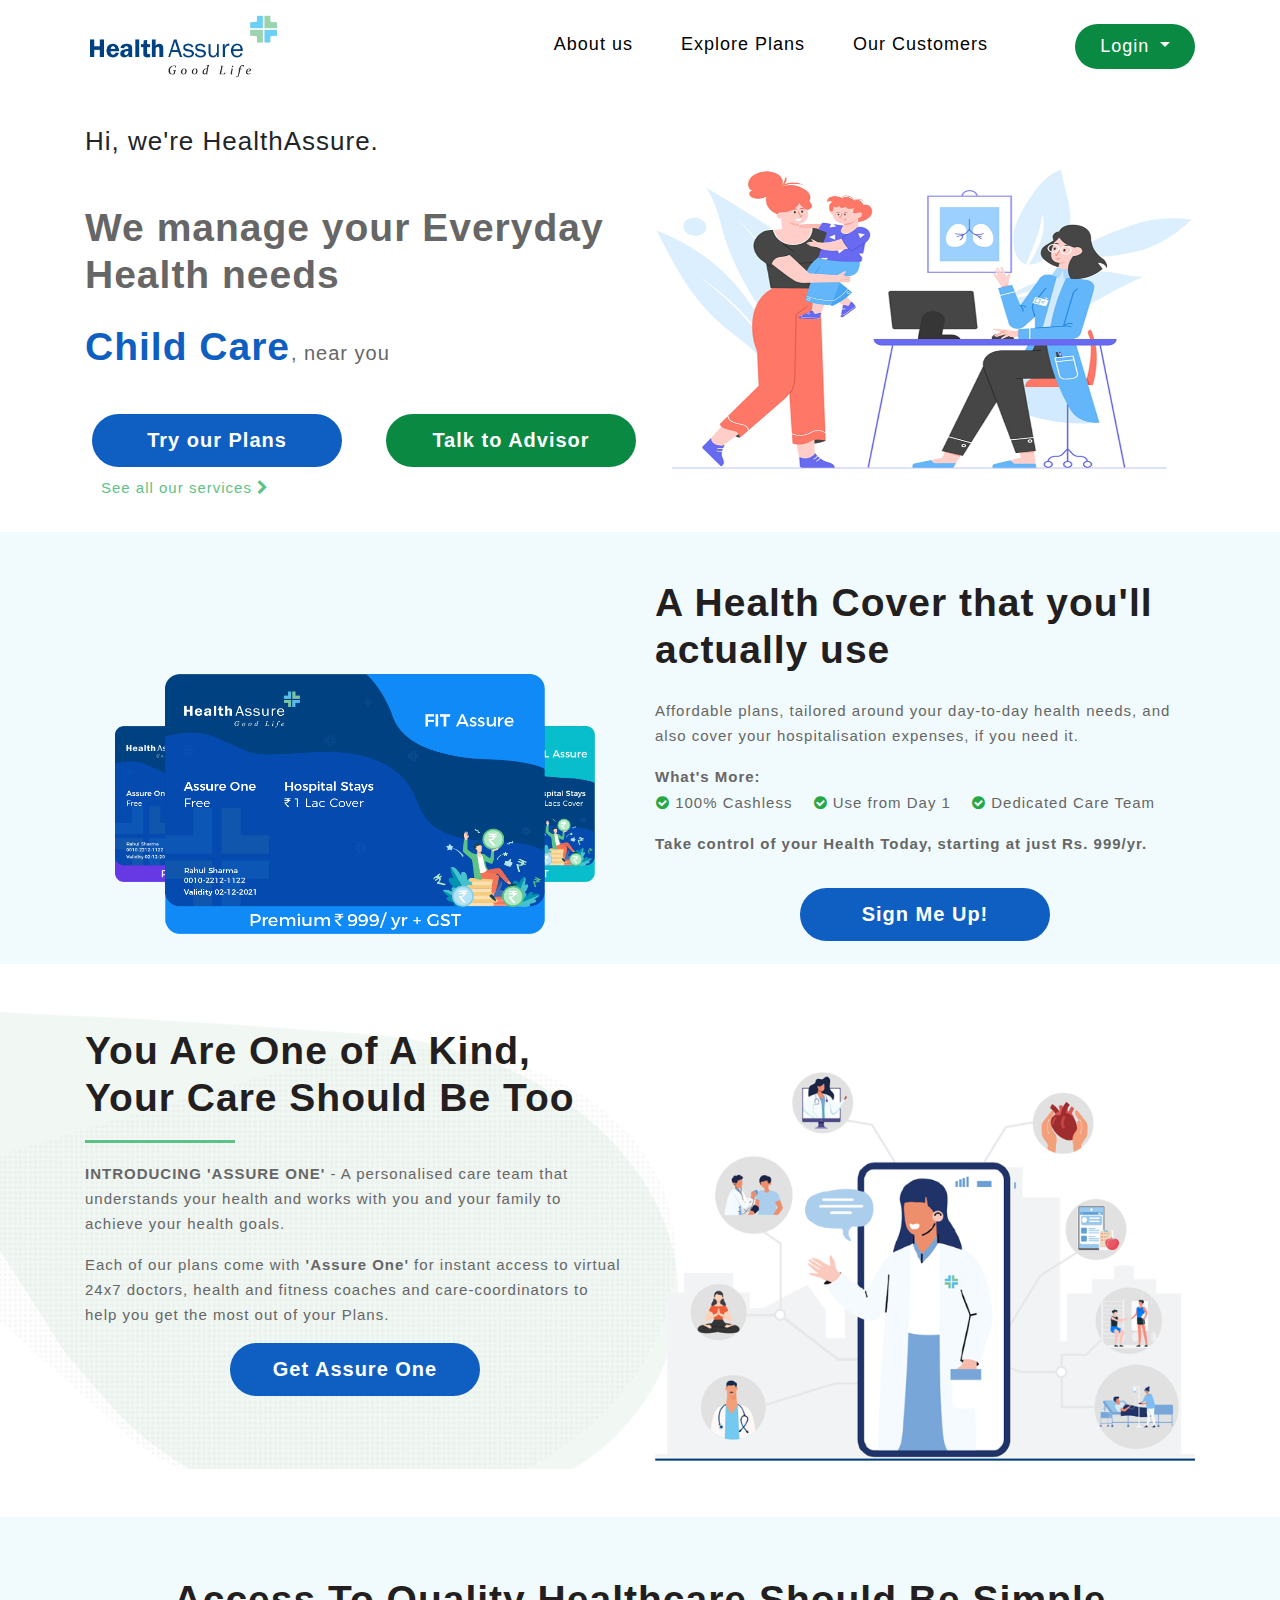
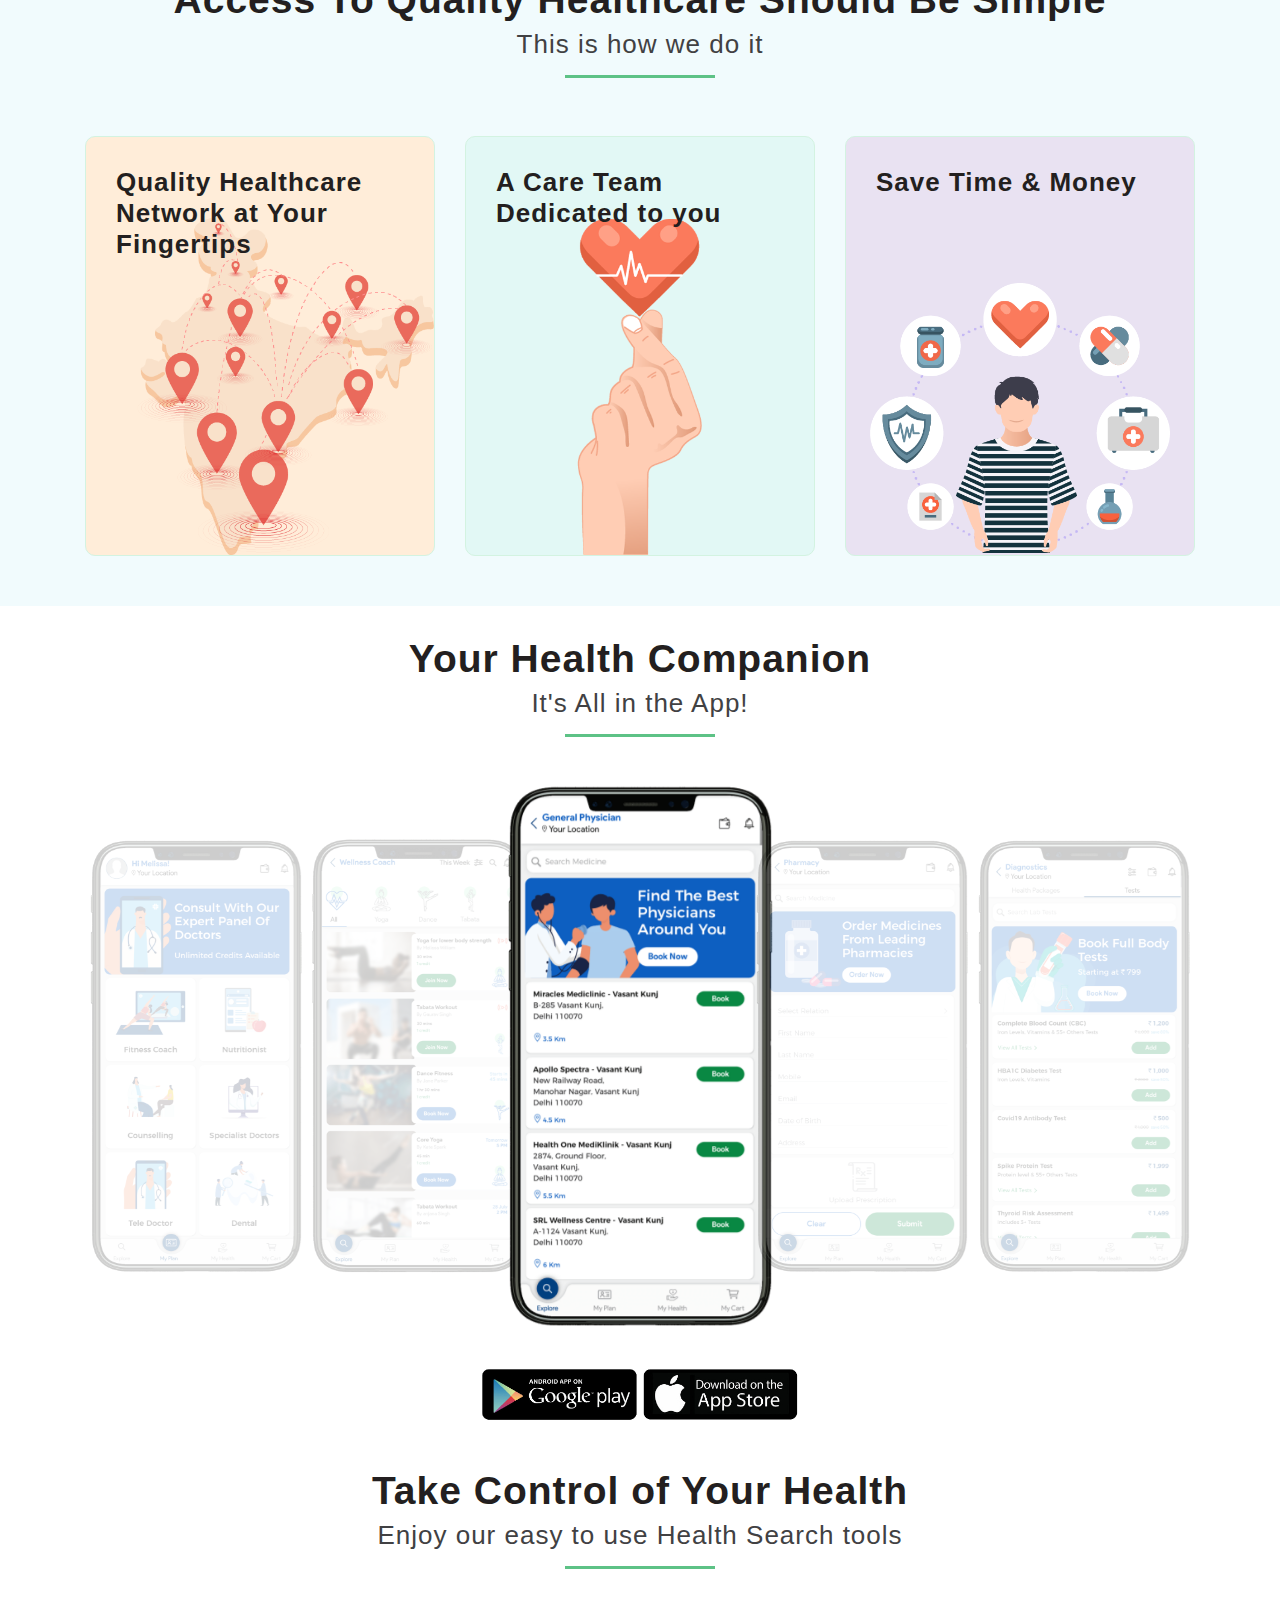
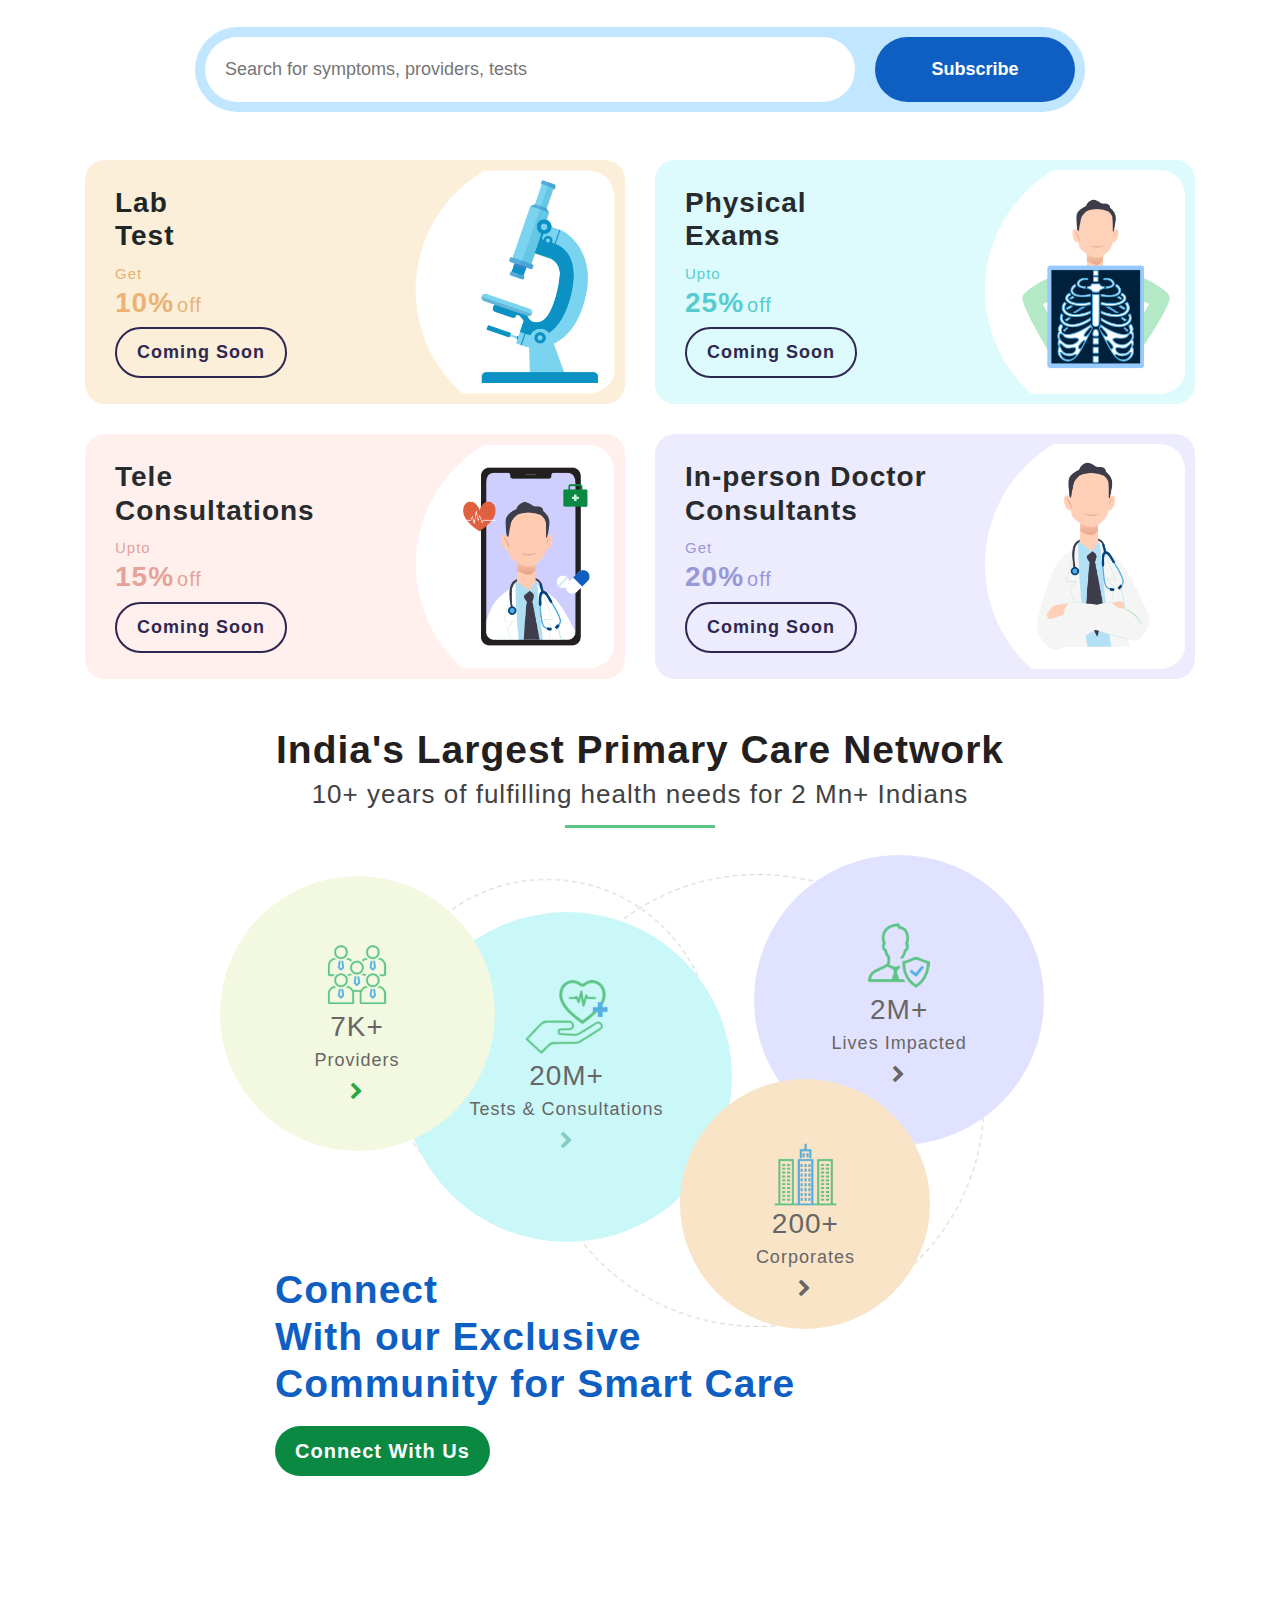
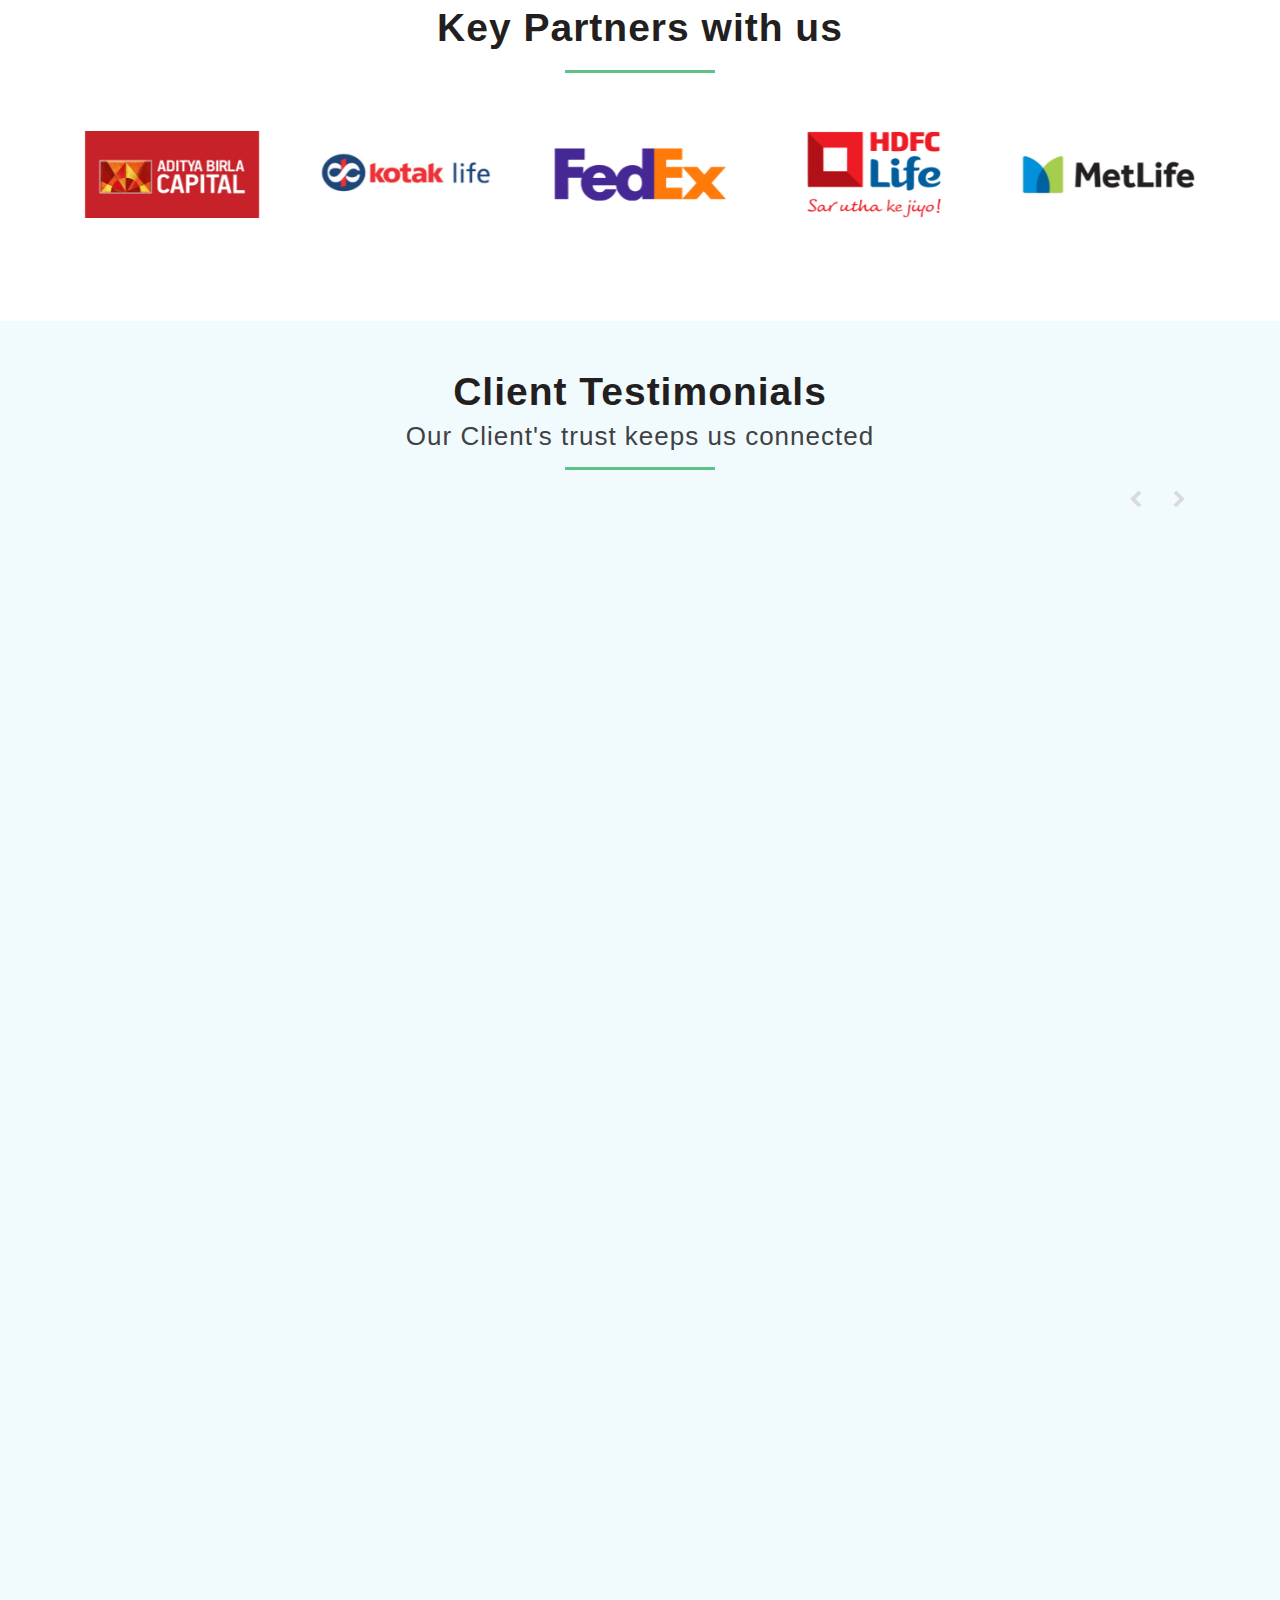
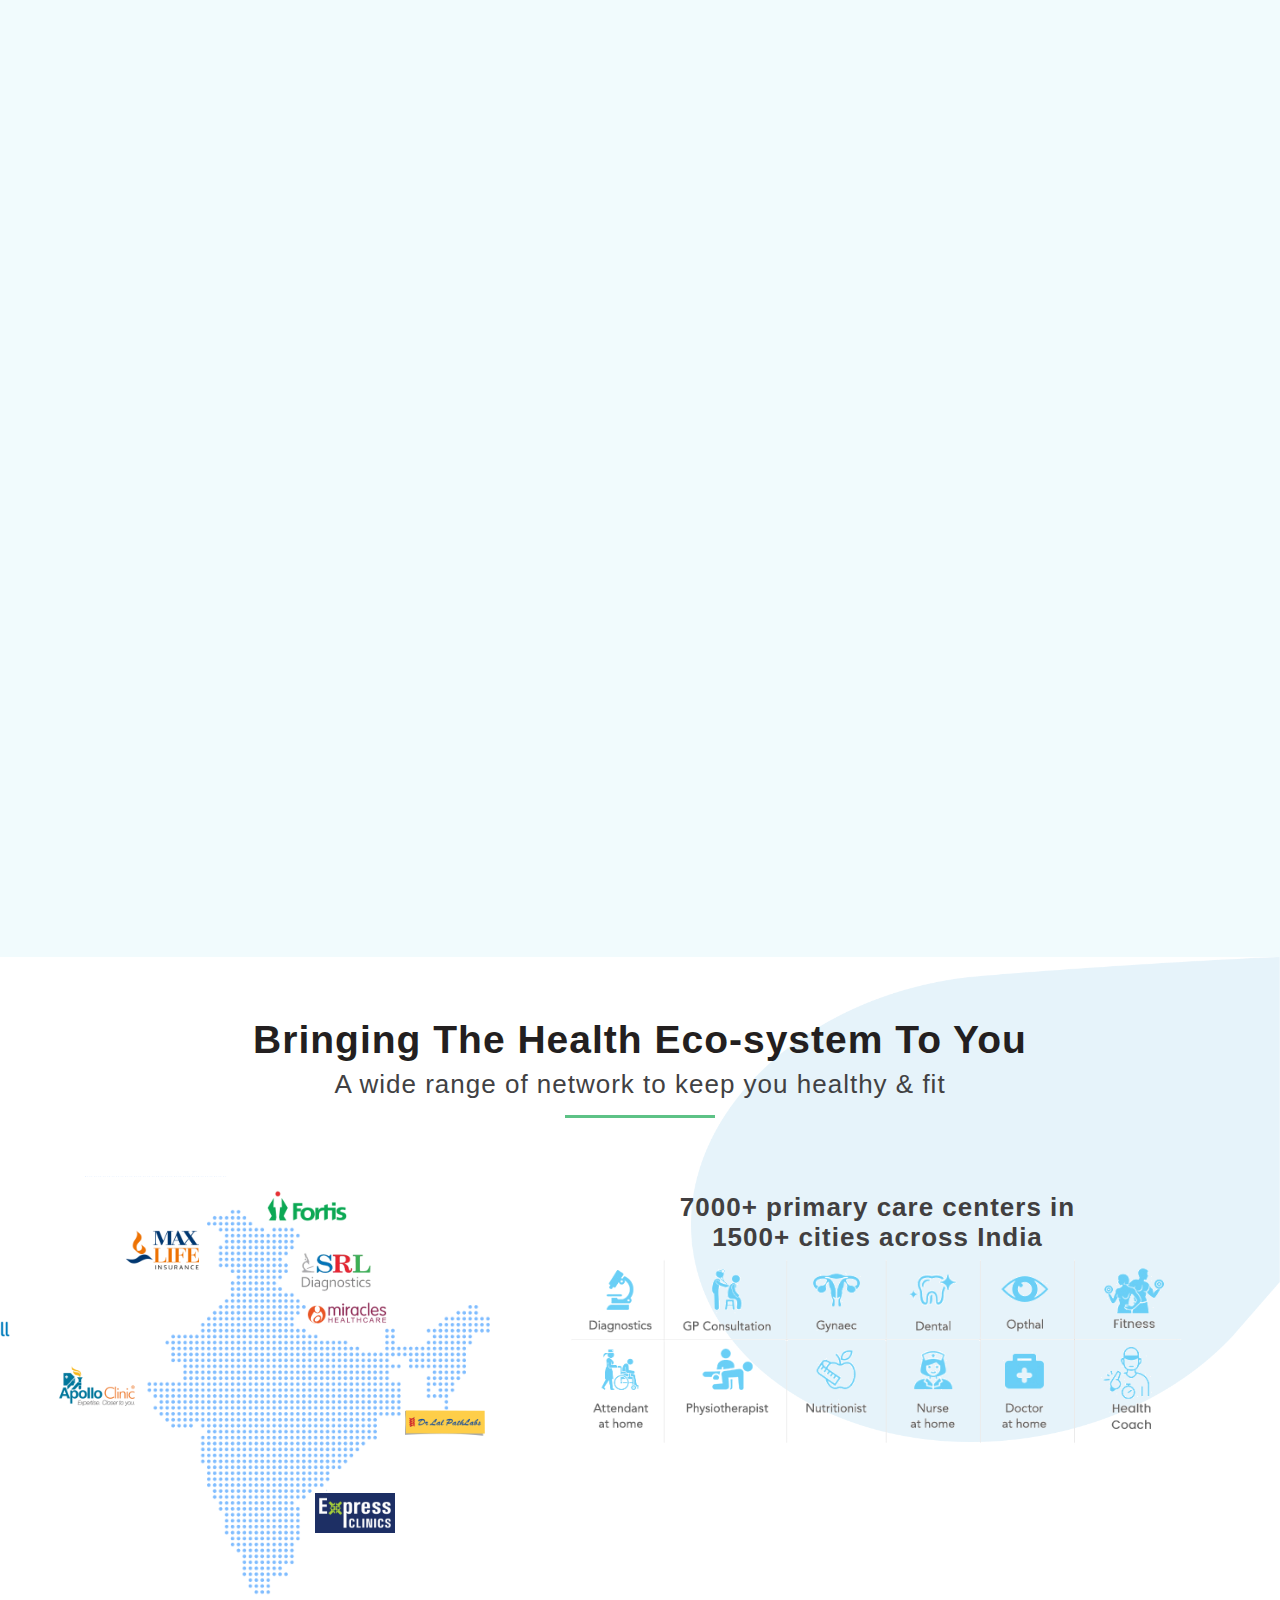
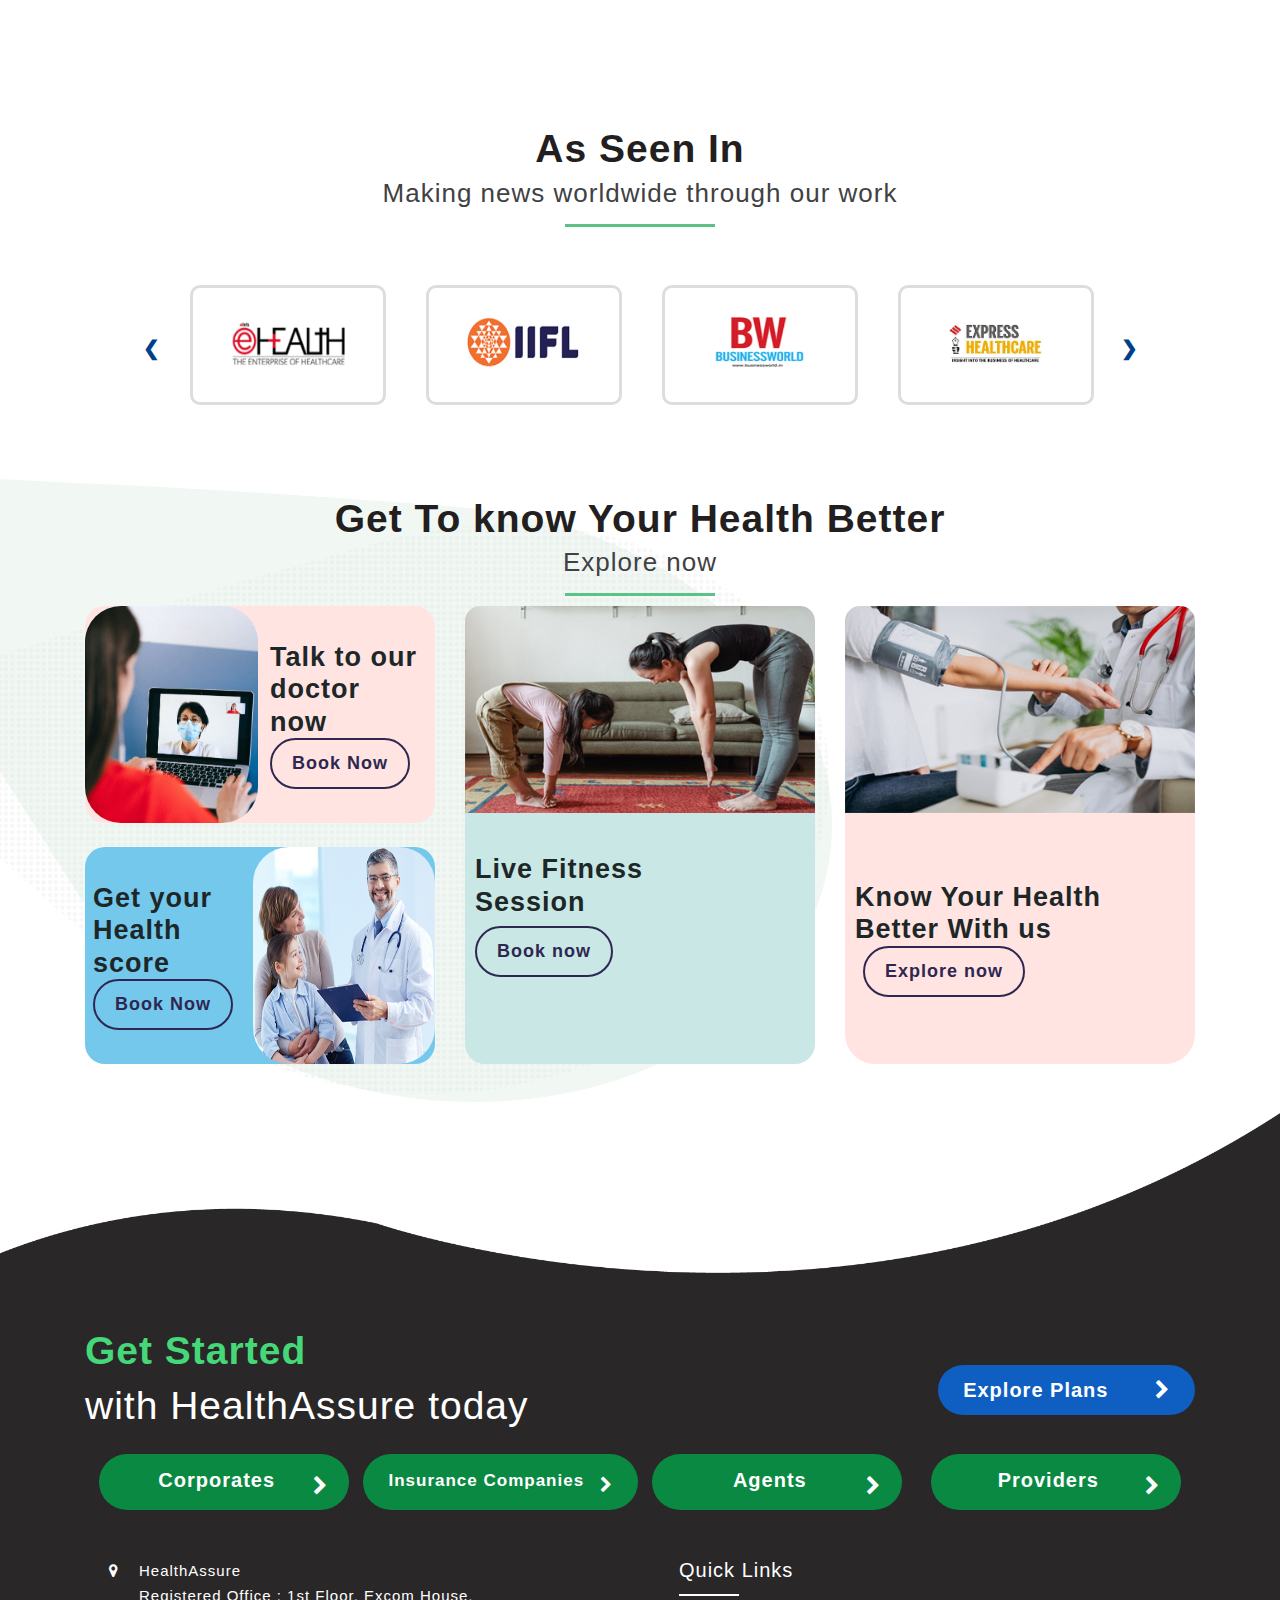
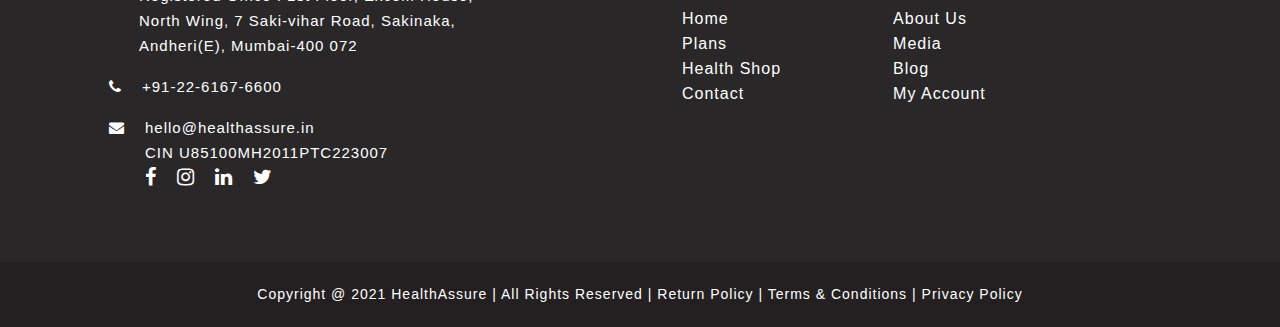
==== index.html @ fce931c4 "Add files via upload" ====
<!doctype html>
<html lang="en">
  <head>
    <meta charset="utf-8">
    <meta name="viewport" content="width=device-width, initial-scale=1, shrink-to-fit=no">
    <meta name="description" content="">
    <meta name="author" content="">
    <meta name="generator" content="">
    <title> HealthAssure | Building India's First OPD Health Care Plan </title>
    <!-- Bootstrap core CSS -->
<link rel="stylesheet" type="text/css" href="css/bootstrap.min.css">
<link rel="stylesheet" href="https://cdnjs.cloudflare.com/ajax/libs/font-awesome/4.7.0/css/font-awesome.css" integrity="sha512-5A8nwdMOWrSz20fDsjczgUidUBR8liPYU+WymTZP1lmY9G6Oc7HlZv156XqnsgNUzTyMefFTcsFH/tnJE/+xBg==" crossorigin="anonymous" referrerpolicy="no-referrer" />

  <meta name="description" content="Building India's first OPD Health Care Plan" />
    <meta name ="Keywords" content="chronic disease management,"/>
    <link rel="canonical" href="https://opd.healthassure.in" />
    <meta property="og:locale" content="en_US" />
    <meta property="og:type" content="website" />
    <meta property="og:title" content="Building India's first OPD Health Care Plan" />
    <meta property="og:description" content=" Building India's first OPD Health Care Plan" />
    <meta property="og:url" content="https://www.healthassure.in/" />
    <meta property="og:site_name" content=" HealthAssure" />
    <meta property="article:modified_time" content="2021-05-26T18:42:36+00:00" />
    <meta name="twitter:card" content="summary_large_image" />
    <meta name="twitter:label1" content="Est. reading time" />
    <meta name="twitter:data1" content="7 minutes" />
   
    <link rel="stylesheet" href="css/slick.css">
    <link rel="stylesheet" href="css/animate.css">
    <link rel="stylesheet" href="css/jquery.wordrotator.css">
    <link rel="stylesheet" type="text/css" href="css/style.css">
    <link rel="shortcut icon" type="image/x-icon" href="images/favicon.png">

<link href="https://cdnjs.cloudflare.com/ajax/libs/OwlCarousel2/2.3.4/assets/owl.carousel.min.css" rel="stylesheet" />
<link href="https://cdnjs.cloudflare.com/ajax/libs/OwlCarousel2/2.3.4/assets/owl.theme.default.min.css" rel="stylesheet" />
<link rel="preconnect" href="https://fonts.googleapis.com">
<link rel="stylesheet" type="text/css" href="css/jquerysctipttop.css">
 <!-- <link href="http://www.jqueryscript.net/css/jquerysctipttop.css" rel="stylesheet" type="text/css"> -->

</head>
  <body>

<nav class="navbar navbar-expand-lg navbar-light fixed-top" style="z-index: 99999;">
    <div class="container mt-2 mb-2">
        <a class="navbar-brand logo mdcenter" href="index.html"><img src="images/logo.png"></a>
        <button class="navbar-toggler" type="button" data-toggle="collapse" data-target="#mobile_nav" aria-controls="mobile_nav" aria-expanded="false" aria-label="Toggle navigation">
         <span class="navbar-toggler-icon"></span> 
        </button>
        <div class="collapse navbar-collapse" id="mobile_nav">
        <ul class="navbar-nav mr-auto mt-2 mt-lg-0 float-md-right">
        </ul>
        <ul class="navbar-nav navbar-light ">
            <li class="nav-item"><a class="nav-link" href="#"> About us</a></li>
            <li class="nav-item"><a class="nav-link" href="#package">Explore Plans</a></li>
             <li class="nav-item"><a class="nav-link" href="#client">Our Customers</a></li>
            <li class="nav-item dmenu dropdown loginp">
                <a class="nav-link dropdown-toggle btn1" href="#" id="navbarDropdown" role="button" data-toggle="dropdown" aria-haspopup="true" aria-expanded="false">
                Login
                </a>
                <div class="dropdown-menu sm-menu" aria-labelledby="navbarDropdown">
                    <a class="dropdown-item" href=" https://www.healthassure.in/Register/MpowerLogin?mpower=mpower" target="_blank"> Insurer Login </a>
                    <a class="dropdown-item" href="https://www.healthassure.in/Register/MpowerLogin?mpower=mpower" target="_blank"> Corporate Login </a>
                    <a class="dropdown-item" href="https://live.healthassure.in/Products" target="_blank" > HealthAssure Login </a>
                </div>
            </li>
           </ul>
        </div>
    </div>
</nav>
<section class="bg-white">
<div class="container rotar pb-1 mob mt-6 pt-5 pb-3 ">
        <div class="row ">
            <div class="col-md-6 col-lg-6">
              <h1 class="static-banner-headline mb-0 pt-2">Hi, we're HealthAssure.</h1>
                 <h1 class="pt-5 pb-3"> We manage your Everyday  Health needs  </h1>
                <p class="rotation-animations pt-1 pb-3">
                <span id="box6words" >  </span>  </p>
         <div class="two-btn-wrapper d-flex mdcenter pt-2">
                <a href="/opd" class="btn-class border-blue">Try our Plans  </a>
                    <a href="#" class="btn-class border-green mrmns" data-toggle="modal" data-target="#exampleModal">Talk to Advisor </a>
                 </div>
                <p class="pt-2 pl-3"><a href="#services"> See all our services <i class="fa fa-chevron-right" aria-hidden="true"></i> </a> </p>
              </div>
            <div class="col-md-6 col-lg-6 pt-5  mdcenter">
                <div id="box4words" > </div>
            </div>
        </div>
    </div>
</section>


<section class="bg-white desk">
 <div class="container rotar mt-6 pb-3 pt-3">
        <div class="row ">
            <div class="col-md-6 col-lg-6">
                 <h1 class="static-banner-headline mb-0 mainhead pt-6 ">Hi, we're HealthAssure.</h1>
                 <h2 class="pt-3 pb-1"> We manage your Everyday Health needs  </h2>
                 <p class="rotation-animations pt-2 ">
                    <span id="box2words" > </span> </p>
             </div>
            <div class="col-md-6 col-lg-6 pb-1  mdcenter">
                <div id="box1words" > </div>
           <div class="two-btn-wrapper d-flex mdcenter mt-4">
                    <a href="/opd" class="btn-class border-blue">Try our Plans </a>
                    <a href="#" class="btn-class border-green" data-toggle="modal" data-target="#exampleModal">Request Callback</a>
                </div>
        <p class="pt-2 pl-3"><a href="#services"> see all our services <i class="fa fa-chevron-right"></i> </a></p>
              </div>
         </div>
    </div>
</section>



<section class="bggrey">
 <div class="container mob1 ">
   <div class="row">
        <div class="col-md-6 col-lg-7 col-xl-6 ">
         <div class="sldr1 pt-8"  id="sldr1" >
          <ul class="mr-4">
            <li> <img src="images/card-1.png" class="img-fluid optcard" alt="" />
            </li>
            <li> <img src="images/card-2.png" class="img-fluid optcard" alt="" />
            </li>
            <li> <img src="images/card-3.png" class="img-fluid optcard" alt="" />
            </li>
    <i class="fa fa-chevron-left left" aria-hidden="true"></i>
      <i class="fa fa-chevron-right right" aria-hidden="true"></i>
         </ul>
    </div>
</div>

 <div class="col-md-6 col-lg-5 col-xl-6">
                  <h2 class=" pt-5 head">A Health Cover that you'll actually use </h2>
     <p class="  pt-3 ">Affordable plans, tailored around your day-to-day health needs, and also cover your hospitalisation expenses, if you need it. </b> </p>
              <div class="row">
            <div class="col-md-12">  <p><b> What's More: </b> </p> </div>

<p class="pl-3" style="margin-top: -15px;"><i class="fa  fa-check-circle text-success " aria-hidden="true"></i><span class="pr-3"> 100% Cashless </span><i class="fa  fa-check-circle text-success " aria-hidden="true"></i><span class="pr-3"> Use from Day 1 </span><i class="fa  fa-check-circle text-success " aria-hidden="true"></i><span class="pr-3"> Dedicated Care Team </span></p>

</div> 
<p><b> Take control of your Health Today, starting at just Rs. 999/yr.</b></p>
                        <div class="d-flex  mdcenter pb-3">
                           <a href="/opd" class="btn-class border-blue  mt-3"> Sign Me Up! </a>
     </div>
        </div>
         </div>
  </div>


  <div class="container desk1 ">
  <div class="row ">
        <div class="col-md-12 ">
            <h2 class=" pt-1 head">A Health Cover that you'll actually use </h2>      
   <p class=" pb-2 pt-3 "> We offer affordable plans, tailored around your day-to-day health needs, and also cover your hospitalisation expenses, if you need it.  </p>
<p><b> What's More: </b> </p>
 <div class="row">
            <div class="col-md-4">
                <p><i class="fa pr-2  fa-check-circle text-success " aria-hidden="true"></i> 100% Cashless</p>
             </div>
      <div class="col-md-4">
<p><i class="fa  fa-check-circle  text-success " aria-hidden="true"></i> Start using from </p> 
</div>
 <div class="col-md-4">
 <p><i class="fa  fa-check-circle text-success " aria-hidden="true"></i> Dedicated Care Team </p>   
     </div>
</div> 

<div class="row ">
        <div class="col-lg-12">
          <div id="card-slider" class="owl-carousel mx-auto">

            <!--TESTIMONIAL 1 -->
           <div class="item">
             <img src="images/card-1.png" class="img-fluid" alt=" Fit Assure" >
               </div>
         <div class="item">
             <img src="images/card-2.png" class="img-fluid" alt="Optima Assure">
               </div>
            <div class="item">
             <img src="images/card-3.png" class="img-fluid" alt="Total Assure"  >
              </div>
        </div>
        </div>
      </div>
<p > Sign up today and start using from Day 1. starting @just Rs. 999/yr </p>
                        <div class="d-flex  mdcenter pb-3">
                        <a href="/opd" class="btn-class border-blue  "> Sign Me Up! </a>
                     </div>
                </div>
  
         </div>
  </div>
</section>


<section class="we-take-care mt-5">
    <div class="container">
         <div class="row">
        <div class="col-md-6 pt-3">
             <h2 class="head" > You Are One of A Kind,  Your Care Should Be Too </h2>
              <div class="linel" ></div>
                <p class="pt-2 "><b> INTRODUCING 'ASSURE ONE'</b> - A personalised care team that understands your health and works with you and your family to achieve your health goals. </p>
                <p>Each of our plans come with <b>'Assure One'</b> for instant access to virtual 24x7 doctors, health  and fitness coaches and care-coordinators to help you get the most out of your Plans. </p>


                  <div class="d-flex  mdcenter pb-3">
                        <a href="/opd" class="btn-class border-blue  "> Get Assure One </a>
                     </div>
                   </div>
           <div class="col-md-6 h-100 pb-2  wher">
                <img src="images/whereur.png" class="img-fluid whereu ">
            </div>
         </div>
    </div>
</section>

<section class="bggrey">
<div class="container mob1  mt-5">
        <div class="row mainhead" >
            <div class="col-md-12  mb-5">
             <h2 class="head text-center" > Access To Quality Healthcare Should Be Simple </h2>
                <p class="subhead text-center" > This is how we do it </p>
                <div class="line"></div>
            </div>
        </div>

        <div class="row ">
<div class="col-md-6 col-sm-12 col-xs-12 col-lg-4">
                <a href="#network" class="fingr-wrapper fingr-inner-1" >
                    <h2 class="black ">Quality Healthcare Network at Your Fingertips </h2>
                    <p class="fingr-content black ">Access top-rated primary care centers and hospitals, near you. Its all on the app </p>
                    </a>
                </div>
         <div class="col-md-6 col-sm-12 col-xs-12 col-lg-4">
                <a href="#fingertips" class="fingr-wrapper fingr-inner-2" >
                    <h2 class="black">A Care Team Dedicated to you </h2>
                    <p class="fingr-content black ">Care Team to co-ordinate your care and help you be on top of your health goals </p>
                     
                </a>
            </div>
          <div class="col-md-6 col-sm-12 col-xs-12 col-lg-4">
                <a href="#" class="fingr-wrapper fingr-inner-3">
                    <h2 class="black"> Save Time & Money</h2>
                    <p class="fingr-content black ">Affordable Plans that look after your everyday health, starting @ just Rs. 999/pa </p>
                    </a>
            </div>
       </div>
   </div>
</section>


<section class="bggrey">
        <div class="container desk1 mt-5">

          <div class="row mainhead" >
            <div class="col-md-12  mb-5">
       <h2 class="head text-center" > Access To Quality Healthcare Should Be Simple </h2>
                <p class="subhead text-center" >This is how we do it </p>
                <div class="line"></div>
            </div>
            </div>
  <div class="row">
                <div class="col-md-12">
                    <div id="news-slider2" class="owl-carousel">
                        <div class="post-slide2">
                          <a href="#fingertips" class="fingr-wrapper fingr-inner-1" >
                    <h2 class="black">Quality Healthcare Network at Your Fingertips </h2>
                    </a> 
                 <p class="fingr-content black">Access top-rated primary care centers and hospitals, near you. Its all on the app. </p> 
               </div>
           <div class="post-slide2">
                         <a href="#network" class="fingr-wrapper fingr-inner-2" >
                    <h2 class="black"> A Care Team Dedicated to you.</h2>
                     </a>
                     <p class="fingr-content black "> Care Team to co-ordinate your care and help you be on top of your health goals </p>
                  </div>
                    <div class="post-slide2">
                           <a href="#" class="fingr-wrapper fingr-inner-3">
                    <h2 class="black"> Affordable Plans. Save Time & Money </h2>
                   </a>
                     <p class="fingr-content black ">Affordable Insurance Plans that look after your everyday health, starting at just Rs. 999/pa </p>
                  
                      </div>
                    </div>
                </div>
            </div>
        </div>
    </section>
   
<!-- start your health companion section -->

<section class="testimonials mainhead" style="padding-top: 30px!important;" id="fingertips" >
    <div class="container text-center">
         <h2 class="head">Your Health Companion </h2>
            <p class="subhead"> It's All in the App! </p>
            <div class="line mb-5"> </div>

      <div class="row ">
        <div class="col-lg-12">
          <div id="customers-testimonials" class="owl-carousel mx-auto">

            <!--TESTIMONIAL 1 -->
            
      <div class="item">
             <img src="images/general-physician.png" class="img-fluid" alt=" General Physician" >
               </div>
         <div class="item">
             <img src="images/pharmacy1.png" class="img-fluid" alt=" Pharmacy">
               </div>
            <div class="item">
             <img src="images/diagnostic.png" class="img-fluid" alt=" Diagnostics"  >
              </div>
          <div class="item">
             <img src="images/tele-consultation.png" class="img-fluid" alt="Tele Consultation" >
            </div>
           <div class="item">
             <img src="images/wellness-mob.png" class="img-fluid" alt="Wellness " >
            </div>
           </div>
        </div>
      </div>
 <div class="row">
    <div class="col-md-12 text-center ">
       <a href="https://play.google.com/store/apps/details?id=com.healthassure" target="_blank"><img src="images/play-store.jpg" class="img-fluid w-14" alt=" Play store"> </a> 
        <a href="https://apps.apple.com/in/app/healthpass-doctors-health/id1397803100" target="_blank"> <img src="images/app-store.jpg" class="img-fluid w-14" alt="App Store"> </a>
      </div>
    </div>
 </div>
 </section>

 <!-- End your health companion section -->

    <div class="container mainhead pt-5 " id="services">
                <div class="row">
                    <div class="col-12 text-center">
                        <h2 class="head">Take Control of Your Health</h2>
                        <p class="subhead">Enjoy our easy to use Health Search tools</p>
                        <div class="line"></div>
                    </div>

   <div class="col-12 text-center input-start-search d-flex justify-content-center pt-5 mob1">
                        <div class="d-flex search-box">
                            <div class="">
                                <input type="search" name="input_search_query" id="input_search_query"
                                    placeholder="Search for symptoms, providers, tests">
                                <button type="submit" class="input-search-btn"><!-- <i class="fa fa-search"></i> --></button>
                            </div>
                            <div class="">
                                <input type="submit" value="Subscribe" class="input-submit-btn">
                            </div>
                        </div>
                    </div>

        <div class="col-12 text-center input-start-search d-flex justify-content-center pt-3 desk1">
                        <div class="d-flex search-box">
                            <div >
                                <input type="search" name="input_search_query" id="input_search_query"
                                    placeholder="Search for symptoms, providers, tests" required>
                                <button type="submit" class="input-search-btn"><i class="fa fa-search"></i></button>
                            </div>
                            <div >
                                <!-- <input type="submit" value="Submit" class="input-submit-btn"> -->
                                <button class="btn btn-primary input-submit-btn" ><i class="fa fa-paper-plane" aria-hidden="true"></i> </button>
                            </div>
                        </div>
                    </div>
              </div>






<div class="row flex-cr-gap desk1 pt-3">
                <div class="col-md-12">
                    <div id="serviceslider1" class="owl-carousel">
                        <div class="post-slide2">
                       <div class="d-flex card-wrapper justify-space-between align-items-center card-1">
                                    <div class="card-info ">
                                        <h4 class="darkb1" >Lab<br> Test </h4>
                                        <p class="mb-0 disc1">Get</p>
                                        <h3 class="disc1">10%<span style="font-size: 20px; margin-left: 3px;">off</span></h3>
                                        <a href="#" class="border-btn"> Coming Soon </a>
                                    </div>
                                    <div class="card-img " style="width: 40%;"><img
                                            src="images/diagnostic-services.png" alt=" Diagnostics Services" class="img-fluid align-self-end"></div>
                                </div>
                              </div>
            <div class="post-slide2">
            <div class="d-flex card-wrapper justify-space-between align-items-center card-2">
                                    <div class="card-info ">
                                        <h4 > Scans & <br> X-ray </h4>
                                        <p class="mb-0 disc2">Upto</p>
                                        <h3 class="disc2">25%<span style="font-size: 20px; margin-left: 3px;">off</span></h3>
                                        <a href="#" class="border-btn"> Coming Soon </a>
                                    </div>
                                    <div class="card-img" style="width: 40%;"><img src="images/Physical-Exam.png"
                                            alt=" Physicial Exam" class="img-fluid"></div>
                                </div>
                                 </div>
                        
                        <div class="post-slide2">
                    <div class="d-flex card-wrapper justify-space-between align-items-center card-3">
                                    <div class="card-info ">
                                        <h4 >Tele<br>Consultations</h4>
                                        <p class="mb-0 disc3">Upto</p>
                                        <h3 class="disc3">15%<span style="font-size: 20px; margin-left: 3px;">off</span></h3>
                                        <a href="#" class="border-btn"> Coming Soon </a>
                                    </div>
                                    <div class="card-img" style="width: 40%;"><img
                                            src="images/tele-consultations.png" alt=" Tele Consultation" class="img-fluid"></div>
                                </div>
                                  </div>

               <div class="post-slide2">
                     <div class="d-flex card-wrapper justify-space-between align-items-center card-4">
                                    <div class="card-info ">
                                        <h4 >In-person Doctor<br>Consultants</h4>
                                        <p class="mb-0 disc4">Get</p>
                                        <h3 class="disc4">20%<span style="font-size: 20px; margin-left: 3px;">off</span></h3>
                                        <a href="#" class="border-btn"> Coming Soon </a>
                                    </div>
                                    <div class="card-img" style="width: 40%;"><img
                                            src="images/In-person-Consultation.png" alt=" In Person Consultation" class="img-fluid">
                                    </div>
                                </div>
                           </div>
                    </div>
                </div>
            </div>



     <div class="row mt-5 mob1">
                    <div class="container">
                        <div class="row flex-cr-gap">
                            <div class="col-12 col-md-6 text-primary">
                                <div class="d-flex card-wrapper justify-space-between align-items-center card-1">
                                    <div class="card-info ">
                                        <h4 class="darkb1" > Lab<br> Test </h4>
                                        <p class="mb-0 disc1">Get</p>
                                        <h3 class="disc1">10%<span style="font-size: 20px; margin-left: 3px;">off</span></h3>
                                        <a href="#" class="border-btn"> Coming Soon</a>
                                    </div>
                                    <div class="card-img " style="width: 40%;"><img
                                            src="images/diagnostic-services.png" alt=" Diagnostic Services" class="img-fluid align-self-end"></div>
                                </div>
                            </div>
                            <div class="col-12 col-md-6 darkb">
                                <div class="d-flex card-wrapper justify-space-between align-items-center card-2">
                                    <div class="card-info ">
                                        <h4 >Physical<br>Exams</h4>
                                        <p class="mb-0 disc2">Upto</p>
                                        <h3 class="disc2">25%<span style="font-size: 20px; margin-left: 3px;">off</span></h3>
                                        <a href="#" class="border-btn">Coming Soon</a>
                                    </div>
                                    <div class="card-img" style="width: 40%;"><img src="images/Physical-Exam.png"
                                            alt=" Physical Exam" class="img-fluid"></div>
                                </div>
                            </div>
                            <div class="col-12 col-md-6  darkb mh-100">
                                <div class="d-flex card-wrapper justify-space-between align-items-center card-3">
                                    <div class="card-info ">
                                        <h4 >Tele<br>Consultations</h4>
                                        <p class="mb-0 disc3">Upto</p>
                                        <h3 class="disc3">15%<span style="font-size: 20px; margin-left: 3px;">off</span></h3>
                                        <a href="#" class="border-btn">Coming Soon</a>
                                    </div>
                    <div class="card-img" style="width: 40%;"><img src="images/tele-consultations.png" alt=" Tele Consultation" class="img-fluid"></div>
                                </div>
                            </div>
                            <div class="col-12 col-md-6 darkb">
                                <div class="d-flex card-wrapper justify-space-between align-items-center card-4">
                                    <div class="card-info ">
                                        <h4 >In-person Doctor<br>Consultants</h4>
                                        <p class="mb-0 disc4">Get</p>
                                        <h3 class="disc4">20%<span style="font-size: 20px; margin-left: 3px;">off</span></h3>
                                        <a href="#" class="border-btn">Coming Soon </a>
                                    </div>
                                    <div class="card-img" style="width: 40%;"><img
                                            src="images/In-person-Consultation.png" alt=" In Person Consultation" class="img-fluid">
                                    </div>
                                </div>
                            </div>
                        </div>
                    </div>
                </div>
            </div>



   <div class="container  pt-5 pb-6">
        <div class="row pb-3">
            <div class="col-md-12 col-ms-12 text-center ">
                  <h2 class="head">India's Largest Primary Care Network</h2>
                <p class="subhead">10+ years of fulfilling  health needs for  2 Mn+ Indians</p>
                <div class="line"></div>
           </div>
        </div>

        <div class="row pt-3 dottedbg ">
            <div class="col-md-10 offset-md-2 col-sm-12 ">
                <div class="row  pt-5">
                  <div class="col-md-3 pt-5  col-sm-3">
                <div class="circle2 ">
                <img src="images/insurance-companies.png" alt=" Insurance Companies" class="img-fluid w-25 circletspace ">
                    <h3>20M+ </h3>
                    <p> Tests & Consultations </p>
               <p> <i class="fa fa-chevron-right text-circle2" aria-hidden="true"></i></p>
               </div>
            </div>
         
          <div class="col-md-3 col-sm-3">
                <div class="circle1 ">
                    <img src="images/providers.png" class="img-fluid w-25 circletspace" alt="Providers" >
                    <h3>7K+ </h3>
                    <p> Providers</p>
               <p> <i class="fa fa-chevron-right text-success" aria-hidden="true"></i> </p>
               </div>
            </div>
          
           <div class="col-md-3 col-sm-3">
                <div class="circle4">
                    <img src="images/Corporates1.png" class="img-fluid w-25 circletspace" alt="Corporate Icon">
                    <h3>2M+ </h3>
                    <p> Lives Impacted </p>
               <p> <i class="fa fa-chevron-right" aria-hidden="true"></i></p>
               </div>
            </div>

             <div class="col-md-3  col-sm-3">
                <div class="circle3">
                <img src="images/agents.png" class="img-fluid w-25 circletspace" alt="Agents">
                    <h3>200+ </h3>
                    <p> Corporates </p>
               <p> <i class="fa fa-chevron-right" aria-hidden="true"></i></p>
               </div>
            </div>
            <div class="col-md-8">
                <h2 class="head darkb2 pcnt pb-4 pt-3">Connect <br> With our Exclusive<br> Community for Smart Care </h2>
                <a href="#" class="btn-class border-green connect mt-5" data-toggle="modal" data-target="#exampleModal">Connect With Us</a>
                 </div>
          </div>
         </div>
       </div>
        
    </div>


<div class="container">
     <div class="row mainhead ">
            <div class="col-12 text-center">
                <h2 class="head"> Key Partners with us</h2>
                <div class="line"></div>
            </div>
        </div>


 <div class="row flex-cr-gap  pt-5 pb-5">
<div id="corporateslider" class="owl-carousel">
       <div class="post-slide2">
   <div class="col">
        <img src="corporate/aditya-birla.png" class="img-fluid corporate" alt=" Aditya Birla">
   </div>
         </div>
            
 <div class="post-slide2">
<div class="col">
        <img src="corporate/kotak-life.jpg" class="img-fluid corporate" alt="Kotak Life">
   </div>
 </div>

<div class="post-slide2">
<div class="col">
        <img src="corporate/fedex.png" class="img-fluid corporate" alt="Fedex">
   </div>
 </div>
 <div class="post-slide2">
<div class=" col">
        <img src="corporate/hdfc-life.png" class="img-fluid corporate" alt="Hdfc Life">
   </div>
</div>
<div class="post-slide2">
 <div class="col">
        <img src="corporate/met-life.jpg" class="img-fluid corporate" alt="Met Life">
   </div>
    </div>

            <div class="post-slide2">
    <div class="col">
        <img src="corporate/lic.png" class="img-fluid corporate" alt="Lic Life Insurance">
   </div>
</div>
    <div class="post-slide2">
<div class="col">
        <img src="corporate/reliance-life.png" class="img-fluid corporate" alt="Reliance Life Insurance">
   </div>
 </div>
  <div class="post-slide2">
 <div class="col ">
        <img src="corporate/birla-sun-life.jpg" class="img-fluid corporate" alt="Birla Sun Life">
   </div>
</div>
<div class="post-slide2">
 <div class="col">
        <img src="corporate/deutsche-bank.jpg" class="img-fluid corporate" alt="Deutsche Bank">
   </div>
 </div>

<div class="post-slide2">
   <div class="col">
        <img src="corporate/max-life.jpg" class="img-fluid corporate" alt=" Max Life">
   </div>
 </div>
    <div class="post-slide2">
 <div class="col ">
        <img src="corporate/icici-bank.png" class="img-fluid corporate" alt=" Icici Bank">
   </div>
</div>
 
 <div class="post-slide2">
<div class="col">
        <img src="corporate/max-bupa.png" class="img-fluid corporate" alt="Max Bupa">
   </div>
 </div>
 <div class="post-slide2">
<div class="col ">
        <img src="corporate/icici-prudental.png" class="img-fluid corporate" alt="Icici Prudential">
   </div>
</div>
   <div class="post-slide2">
 <div class="col ">
        <img src="corporate/tata-aia.png" class="img-fluid corporate" alt=" Tata Aia">
   </div>
</div>

   <div class="post-slide2">
<div class="col ">
        <img src="corporate/deloitte.png" class="img-fluid corporate" alt="Deloitte">
   </div>
</div>
 <div class="post-slide2">
<div class="col ">
    <img src="corporate/kotak-mahindra.png" class="img-fluid corporate" alt="Kotak Mahindra">
   </div>
</div>

 <div class="post-slide2">
<div class="col ">
        <img src="corporate/niyo-x.png" class="img-fluid corporate" alt="Niyo x">
   </div>
</div>

 <div class="post-slide2">
<div class="col ">
        <img src="corporate/ge-logo.png" class="img-fluid corporate" alt="Ge Logo">
   </div>
</div>

 <div class="post-slide2">
<div class="col ">
        <img src="corporate/ubs.png" class="img-fluid corporate" alt="Ubs">
   </div>
</div>

 <div class="post-slide2">
<div class="col ">
        <img src="corporate/standard-chartered.png" class="img-fluid corporate" alt="Standard Chartered">
   </div>
</div>

 <div class="post-slide2">
<div class="col ">
        <img src="corporate/indus-tower.png" class="img-fluid corporate" alt="Indus Tower">
   </div>
</div>
</div>
 </div>
</div>



        <section class="bggrey" id="client"> 
<div class="container pt-5 pb-2">
    <div class="row">
        <div class="col-12 text-center">
                        <h2 class="head"> Client Testimonials </h2>
                        <p class="subhead"> Our Client's trust keeps us connected </p>
                        <div class="line"></div>
     </div>
    </div>
     <div class="row pt-5 mb-5">
            <div class="col">
                 <div class="bbb_viewed_title_container">
                       <div class="bbb_viewed_nav_container mr-2">
                        <div class="bbb_viewed_nav bbb_viewed_prev"><i class="fa fa-chevron-left"></i></div>
                            <div class="bbb_viewed_nav bbb_viewed_next"><i class="fa fa-chevron-right"></i></div>
                        </div>
                    </div>
                    <div class="bbb_viewed_slider_container">
                        <div class="owl-carousel owl-theme bbb_viewed_slider">
                          <div class="owl-item">
                                <div class="col-12">
                             <div class="box4 d-flex flex-column  justify-content-center ">
                                     <p> Prevention is better than claim! Love how HealthAssure is focused on preventive healthcare along with value-based health insurance plans. Super easy, hassle-free experience as well. </p>
                                  </div>
                                  <div class="row pt-5">
                                    <div class="col-md-4 testi">
                                    <img src="images/sodexo-testi.jpg" class=" img-fluid" alt="Sodexo">
                                       </div>
                                    <div class="col-md-8 testimon"> 
                                    <p><b>VP, Engagement <br>
                                        Sodexo </b></p></div>
                                 </div>
                               </div>   
                       </div>
                        <div class="owl-item">
                             <div class="col-12">
                                <div class="box4 d-flex flex-column  justify-content-center ">
                                     <p> Fantastic Health Checkup provider that also offers employee health benefits. Their service providers are exceptional. They also provide a chat service with the care team 24/7. I highly recommend HealthAssure </p>
                                  </div>

                                 <div class="row pt-5">
                                    <div class="col-md-4 testi">
                                     <img src="images/niyo-x-testi.jpg" class="img-fluid" alt="Niyo X">
                                    </div>
                                    <div class="col-md-8 testimon"> 
                                   <p><b>Consumer Engagement Head <br> 
                                        NiyoX</b></p>
                                 </div>
                          </div>
                   </div>
                   </div>
                        <div class="owl-item">
                             <div class="col-12">
                                <div class="box4 d-flex flex-column  justify-content-center ">
                                     <p> If it's in my hand I surely give more than 5 star because of their composure and their way. It's growing industry if it's kept that type of positive attitude. Loved it</p>
                                  </div>
                              <div class="row pt-5">
                                    <div class="col-md-4 testi">
                                     <img src="images/indus-tower-testi.jpg" alt="Indus Tower" >
                               </div>
                                    <div class="col-md-8 testimon"> 
                                      <p><b>VP <br>
                                       Indus Towers</b></p>
                                 </div>
                        </div>
                    </div>
                </div>
                <div class="owl-item">
                             <div class="col-12">
                                <div class="box4 d-flex flex-column  justify-content-center ">
                                    <p>HealthAssure plan really stands out in the market not just because of their all-round healthcare features and app but also because of their great service. They have given us constant support, showing that they really care.</p>
                                  </div>
                               <div class="row pt-5">
                                    <div class="col-md-4 testi">
                                    <img src="images/ge-logo-testi.jpg" class="img-fluid" alt="Ge Logo">
                                 </div>
                                    <div class="col-md-8 testimon"> 
                                      <p><b>VP, Engagement<br>
                                        GE </b></p>
                                 </div>
                              </div>
                           </div>
                       </div>
                        </div>
                    </div>
               </div>
        </div>
    </div>
</section>

      


<section class="bringing-section   mainhead " id="network">
  <div class="container" >
        <div class="row">
                    <div class="col-12 text-center">
                        <h2 class="head">Bringing The Health Eco-system To You</h2>
                        <p class="subhead">A wide range of network to keep you healthy & fit</p>
                        <div class="line"></div>
                    </div>
                </div>
                <div class="row ">
                    <div class="col-lg-5 col-md-5 col-sm-12 pt-5 ">
<img src="images/map.png" class="img-fluid" alt="India Map">
<div class="row">

<div class=" col-lg-3 col-md-4 col-sm-3">
        <img src="images/max-life.png" class="img-fluid max-life" alt="Max Life">
    </div>
<div class="col-lg-3  col-md-4 col-sm-3">
        <img src="images/fortis.png" class="img-fluid fortis" alt="Fortis">
         </div>
<div class="col-lg-3 col-md-4 col-sm-3">
        <img src="images/srl-logo.png" class="img-fluid srl" alt="SRL Diagnostics">
         </div>
 <div class="col-lg-3 col-md-4 col-sm-3">
 <img src="images/healthcare.png" class="img-fluid miracles-healthcare" alt="Miracles Healthcare">
         </div>
 <div class="col-lg-3  col-md-4 col-sm-3">
        <img src="images/medall.png" class="img-fluid medall" alt="Medall ">
          </div>
<div class="col-lg-3 col-md-4 col-sm-3">
        <img src="images/apolloclinic.png" class="img-fluid apolloclinic" alt="Apollo Clinics">
        
</div>
<div class="col-lg-3 col-md-4 col-sm-3">
        <img src="images/lal-path-logo.png" class="img-fluid lalpath" alt="Lal Path">
         </div>
 <div class="col-lg-3  col-md-4 col-sm-3">
        <img src="images/express-clinic.png" class="img-fluid express-clinic" alt="Express Clinics">
        </div>
<!-- <div class=" col-lg-3 col-md-4 col-sm-3">
      <p class="north "> North<br> 2823 centers </p>
    </div> -->

 <!--    <div class=" col-lg-3 col-md-4 col-sm-3">
      <p class="south"> South <br>  1366 centers </p>
    </div> -->


 <!--     <div class=" col-lg-3 col-md-4 col-sm-3">
      <p class="west"> West <br> 1878 centers </p>
    </div> -->
    
    <!--  <div class=" col-lg-3 col-md-4 col-sm-3">
      <p class="east"> East <br> 709 centers </p>
    </div> -->


    </div>
</div>
<div class="col-lg-7 col-md-7 ecosys">
                        <div class="text-center   h-100 ">
    <h5 class="mb-5 head1 ">7000+ primary care centers in <br> 1500+ cities across India</h5>
                            <img src="images/appicons.png" alt="" class="img-fluid" alt="Appicons">
                        </div>
                    </div>
                </div>
        </div>
</section>

<div class="container mainhead" style="padding-top: 30px!important;" id="media">
        <div class="row">
            <div class="col-12 text-center">
                <h2 class="head">As Seen In</h2>
                <p class="subhead">Making news worldwide through our work</p>
                <div class="line"></div>
            </div>
        </div>
        <div class="row pt-5 ">
            <div class="col-md-11 clients-slider" style="margin: 0 auto;">
                <section class="customer-logos slider">
                    <div class="slide"><img src="images/logo-1.jpg" class="img-fluid" alt="E Health"></div>
                    <div class="slide"><img src="images/logo-2.jpg" class="img-fluid" alt="IIFL"></div>
                    <div class="slide"><img src="images/logo-3.jpg" class="img-fluid" alt=" Business World"></div>
                    <div class="slide"><img src="images/logo-4.jpg" class="img-fluid" alt="Express Healthcare"></div>
                    <div class="slide"><img src="images/logo-1.jpg" class="img-fluid" alt="E Health"></div>
                    <div class="slide"><img src="images/logo-2.jpg" class="img-fluid" alt="IIFL"></div>
                    <div class="slide"><img src="images/logo-3.jpg" class="img-fluid" alt=" Business World"></div>
                    <div class="slide"><img src="images/logo-4.jpg" class="img-fluid" alt="Express  Healthcare"></div>
                </section>
            </div>
        </div>
    </div>


<div class="get-know-container   mt-4 pb-5" id="package">
        <div class="container">
            <div class="row">
                <div class="col-12 text-center mainhead">
                    <h2 class="head">Get To know Your Health Better</h2>
                    <p class="subhead"> Explore now</p>
                    <div class="line"></div>
                </div>
            </div>

            <div class="row flex-cr-gap d-flex get-know-cards">
                <div class="col-xs-12  col-sm-12 col-md-6 col-lg-4">
                    <div class="d-flex card-wrapper p-0  align-items-center card-0">
                        <div class="card-img cardimg" style="width: 50%;"><img src="images/talk-doctor.jpg" alt="" class="img-fluid cardrds" alt="Talk Doctor"></div>
                        <div class="card-info ">
                            <h5 class=" mb-0 darkb1"> Talk to our doctor now</h5>
                          
                           
                            <a href="https://www.healthassure.in/Products/Services/DoctorConsultation?" target="_blank" class="border-btn ">Book Now</a>
                        </div>
                    </div>

                    <div class="d-flex card-wrapper p-0 justify-space-between align-items-center card-1 mt-4">
                        <div class="card-info darkb1 pl-2" >
                            <h5 class="mb-0  bold1" > Get your Health score </h5>
                            <a href="https://www.healthassure.in/products/HAHomePage/HRA?" target="_blank" class="border-btn ">Book Now</a>
                        </div>
                        <div class="card-img cardimg" style="width: 52%;"><img src="images/healthscore.jpg" alt=" Healthscore"  class="img-fluid cardlrds"></div>
                    </div>
                </div>
                  <div class="col-xs-12  col-sm-12 col-md-6 col-lg-4 d-flex">
                    <div class="d-flex card-wrapper p-0 card-2 bggrey"
                        style="flex-direction: column;">
                        <div class="card-img" ><img src="images/fitness.jpg" alt=" Fitness"
                                class="img-fluid cardlsrds"></div>
                        <div class="card-info darkb1">
                            <div class="pt-3 pb-3">
                                <h5 class="mb-0 pt-4">Live Fitness <br> Session</h5>
                               
                              <div class="d-flex  justify-space-between">
                                  <a href="https://healthassure.in/Products/WellnessCoach/Wellness" target="_blank" class="border-btn mt-2">Book now</a>
                                </div>
                            </div>
                        </div>
                    </div>
                </div>
              
                <div class="col-xs-12  col-sm-12 col-md-6 col-lg-4 d-flex">
                    <div class="d-flex card-wrapper p-0 align-items-center card-3"
                        style="flex-direction: column;">
                        <div class="card-img" ><img src="images/blog.jpg" alt=" Blog"
                                class="img-fluid cardlsrds"></div>
                        <div class="card-info darkb1">
                            <div class="pt-3 pb-3">
                                <h5 class="mb-0 ">Know Your Health <br> Better With us</h5>
                               
                              <div class="d-flex align-items-center justify-space-between">
                                  <a href="https://healthassure.blog/" target="_blank" class="border-btn ml-2">Explore now</a>
                                </div>
                            </div>
                        </div>
                    </div>
                </div>
            </div>
        </div>
    </div>



 <section class="footerbg">
    <div class="container-fluid footer_row_one pt-3">
        <div class="row">
            <div class="container">
                <div class="row d-flex align-items-center ">
                    <div class="col-lg-8 col-md-6 col-sm-12">
                        <div class="_one">
                            <h2>Get Started</h2>
                            <h3>with HealthAssure today</h3>
                        </div>
                    </div>
                    <div class="col-lg-4 col-md-6  col-sm-12">
                        <div class="footerblue ">
                            <a href="#" class=" border-blue1">Explore Plans <i class="fa fa-chevron-right pl-88" ></i></a>
                        </div>
                    </div>
                </div>
    <div class="row mt-3 d-flex">

                    <div class="col-md-6">
                          <div class="desk1 ml-4 ">
                            <div class="mt-4 footerbtn">
                          <a href="corporate-wellness.html" target="_blank" class=" border-green1 ">Corporates <i class="fa fa-chevron-right ml-2 text-right pl-109"></i></a>
                          </div>
                          <div class="mt-4 footerbtn">
                      <a href="insurance.html" target="_blank"  class=" border-green1  ">Insurance Companies <i class="fa fa-chevron-right ml-2 pl-2 pb-2 pt-2"></i></a>
                          </div>

                           </div>
                    </div>
                    <div class="col-md-6 ">

         <div class="desk1 ml-4  ">
            <div class="mt-4 footerbtn">
                <a href="agents.html" target="_blank"  class=" border-green1 ">Agents <i class="fa fa-chevron-right ml-2  pl-148"></i></a>
            </div>
            <div class="mt-4 footerbtn">
            <a href="provider.html" target="_blank"  class=" border-green1 ">Providers <i class="fa fa-chevron-right ml-2 pt-2 pl-123 "></i></a>   
               </div>
            </div>

  </div>

  
   <div class="col-md-12 d-flex justify-space-between w-100 mob1 ">
                        <a href="corporate-wellness.html" target="_blank"  class="btn-class border-green1 ">Corporates <i class="fa fa-chevron-right  float-right pt-2"></i></a>
                        <a href="insurance.html" target="_blank"  class=" border-green1">Insurance Companies <i class="fa fa-chevron-right  pl-3 pt-2 float-right"></i></a>
                        <a href="agents.html" target="_blank"  class="btn-class border-green1 ">Agents <i class="fa fa-chevron-right   float-right pt-2"></i></a>
                        <a href="provider.html" target="_blank"  class="btn-class border-green1 ">Providers <i class="fa fa-chevron-right  pt-2 float-right"></i></a>
                    </div>
                </div>

                <div class="row mt-5">
                    <div class="col-lg-6  col-md-6 col-sm-12  pb-4">
                        <div class="addr d-flex ml-4">
                            <div class="addr-icon">
                                <i class="fa fa-map-marker"></i>
                            </div>
                            <div class="addr-content">
                                HealthAssure<br>Registered Office : 1st Floor, Excom House,<br> North Wing,  7 Saki-vihar Road, Sakinaka,<br> Andheri(E), Mumbai-400 072
                            </div>
                        </div>
                        <div class="phone d-flex mt-3 ml-4">
                            <div class="phone-icon">
                                <i class="fa fa-phone"></i>
                            </div>
                            <div class="phone-content">
                                +91-22-6167-6600
                            </div>
                        </div>
                        <div class="mail d-flex mt-3 ml-4">
                            <div class="mail-icon">
                                <i class="fa fa-envelope"></i>
                            </div>
                            <div class="mail-content">
                                <div>  hello@healthassure.in<br>CIN U85100MH2011PTC223007  </div>
                               
                                <div class="f_social_links">
                                    <a href="https://www.facebook.com/healthassure.india/" target="_blank"><i class="fa fa-facebook-f"></i></a>
                                    <a href="https://www.instagram.com/healthassure2011/" target="_blank"><i class="fa fa-instagram"></i></a>
                                    <a href="https://www.linkedin.com/company/healthassure?trk=top_nav_home" target="_blank"><i class="fa fa-linkedin"></i></a>
                                    <a href="https://twitter.com/healthassure1" target="_blank"><i class="fa fa-twitter"></i></a>
                                </div>
                            </div>
                        </div>
                        
                    </div>

                     <div class="col-lg-6 col-md-6  col-sm-12 white footer-16">
                        <h5 class="ml-4 text-white">Quick Links</h5>
                        <div class="fline ml-4"> </div>
                        <div class="d-flex footer_quick_links">
                            <ul>
                                <li><a href="#">Home</a></li>
                                <li><a href="#package">Plans</a></li> 
                                <li><a href="#">Health Shop</a></li>
                                <li><a href="https://healthassure.in/Register/Contact" target="_blank">Contact</a></li>
                            </ul>
                            <ul class=" ml-3 pl-7">
                                <li><a href="https://healthassure.in/Register/AboutUs" target="_blank">About Us</a></li>
                                
                                <li><a href="#media">Media</a></li>
                                <li><a href="https://healthassure.blog/" target="_blank">Blog</a></li>
                                <li><a href="#">My Account</a></li>
                            </ul>
                        </div>
                    </div>
                </div>

            </div>
        </div>
        <div class="footer">
        <p class="text-center white f-14 mb-0 mt-5" >Copyright @ 2021 HealthAssure | All Rights Reserved | <a href="https://www.healthassure.in/products/ha/TC?P=Cancellation%20and%20Return%20Policy.pdf" target="_blank">Return Policy </a>| <a href="http://www.healthassure.in/products/ha/TC?P=TermCon.pdf" target="_blank">Terms & Conditions </a> | <a href="http://www.healthassure.in/products/ha/TC?P=PrivacyPolicy.pdf" target="_blank">Privacy Policy</a></p> 
        </div>
 </div>

</section>




<!-- Button trigger modal -->


<!-- Modal -->
<div class="modal fade" id="exampleModal" tabindex="-1" aria-labelledby="exampleModalLabel" aria-hidden="true">
  <div class="modal-dialog modal-dialog-centered modal-lg">
    <div class="modal-content">
      <div class="modal-header">
        <h5 class="modal-title text-center" id="exampleModalLabel"> </h5>
        <button type="button" class="close" data-dismiss="modal" aria-label="Close">
          <span aria-hidden="true">&times;</span>
        </button>
      </div>
      <div class="modal-body">

<div class="row">
   <div class="col-lg-6  ">
    <img src="images/call-center1.png" class="img-fluid mob1" alt="call us">
        
    </div>

    <div class="col-lg-6 col-md-12 col-sm-12">
        <h3 class="pb-4">Let us call you back!</h3>
         <form class="mr-4">
  <div class="form-group row">
     <div class="col-sm-12">
      <input type="text" class="form-control "placeholder="Name *" required>
    </div>
  </div>

   <div class="form-group row">
     <div class="col-sm-12">
      <input type="text" class="form-control "placeholder="Phone *" pattern="[789][0-9]{9}" required>
    </div>
  </div> 
   <div class="form-group row">
     <div class="col-sm-12">
      <input type="email" class="form-control "placeholder="Email *"  required>
    </div>
  </div>   
<div class="form-group row ">
    <div class="col-md-8 offset-md-1  mx-auto">
      <button type="submit" class=" btn-class   pgreenbtn"> Submit </button>
    </div>
  </div>
</form>
        
    </div>
    </div>
  </div>
      
    </div>
  </div>
</div>

     <script src="https://code.jquery.com/jquery-3.5.1.slim.min.js" integrity="sha384-DfXdz2htPH0lsSSs5nCTpuj/zy4C+OGpamoFVy38MVBnE+IbbVYUew+OrCXaRkfj" crossorigin="anonymous"></script>
<script src="https://cdn.jsdelivr.net/npm/bootstrap@4.5.3/dist/js/bootstrap.bundle.min.js" integrity="sha384-ho+j7jyWK8fNQe+A12Hb8AhRq26LrZ/JpcUGGOn+Y7RsweNrtN/tE3MoK7ZeZDyx" crossorigin="anonymous"></script>
 <script src="https://code.jquery.com/jquery-2.2.0.min.js" type="text/javascript"></script>
   <script src="js/jquery.wordrotator.js"></script>
 
    <script src="js/slick.js"></script>
    <script src="js/main.js"></script>
  <!--   <script src="https://cdnjs.cloudflare.com/ajax/libs/OwlCarousel2/2.3.4/owl.carousel.min.js">
        
    </script> -->

     <script src="https://cdnjs.cloudflare.com/ajax/libs/OwlCarousel2/2.2.1/owl.carousel.min.js"></script>
         <script src="js/Carousel.js"></script>
 


<script >
    $(document).ready(function () {
$('.navbar-light .dmenu').hover(function () {
        $(this).find('.sm-menu').first().stop(true, true).slideDown(300);
    }, function () {
        $(this).find('.sm-menu').first().stop(true, true).slideUp(210)
    });
}); 
 
    $(document).ready(function() {
    $(".megamenu").on("click", function(e) {
        e.stopPropagation();
    });
});

</script>



 <script type="text/javascript">
    $(document).ready(function() {
        $('.sldr1').carousel({
            num: 3,
            maxWidth: 380,
            maxHeight: 260,
            distance: 50,
            scale: 0.6,
            animationTime: 1000,
            showTime: 900000
        });
    });
    </script>
</body>
</html>
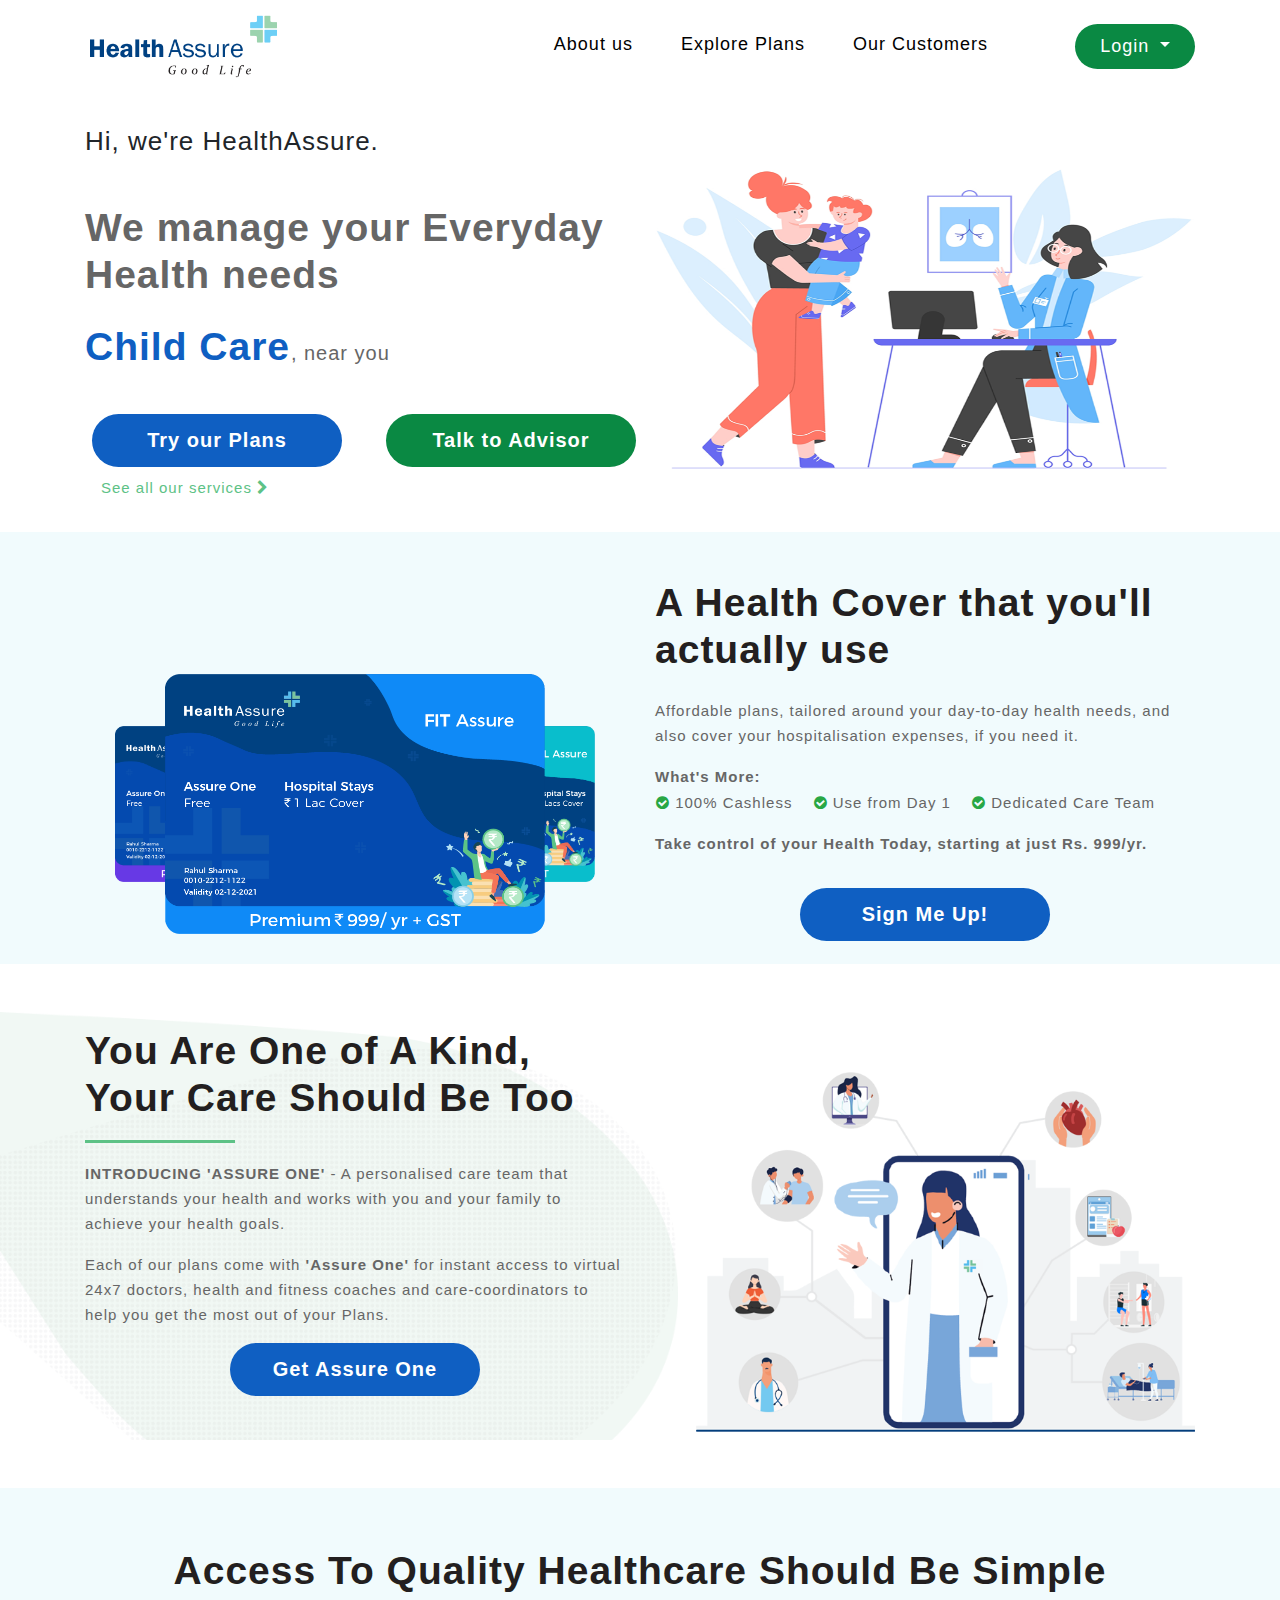
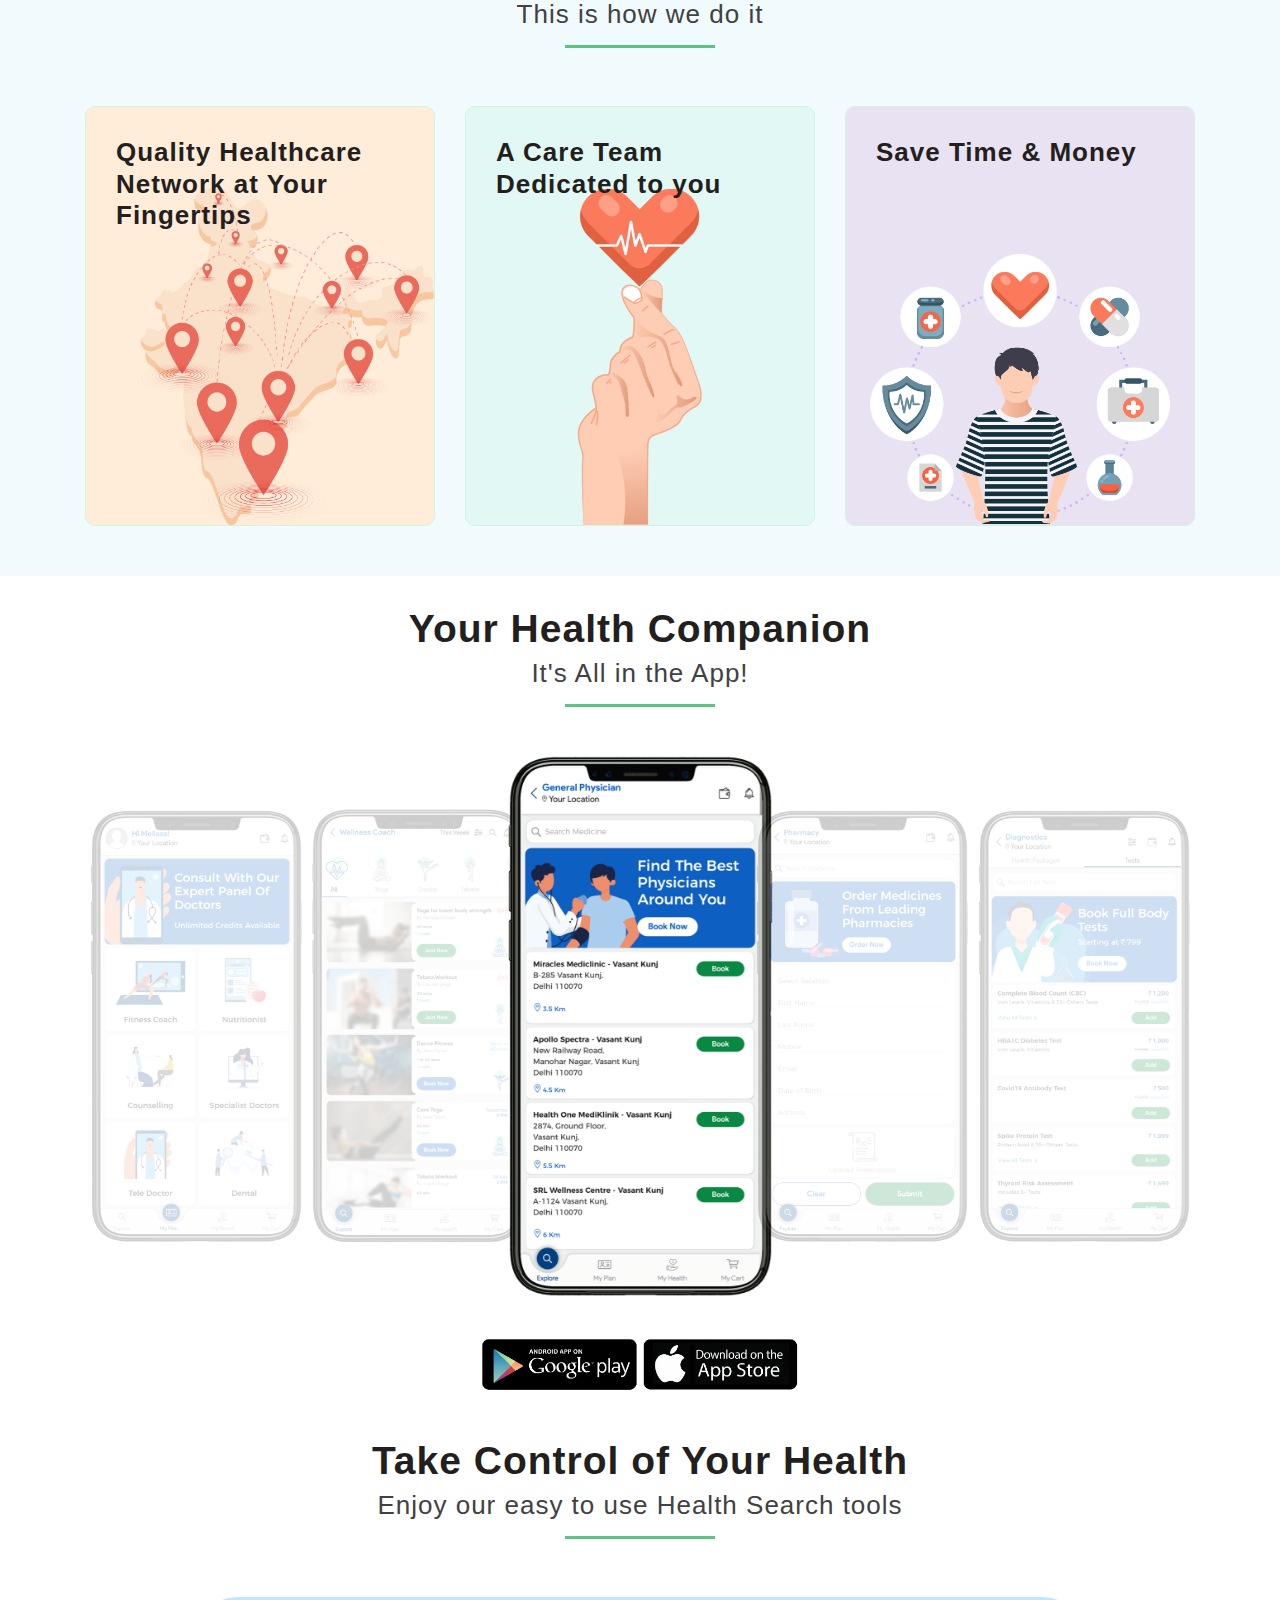
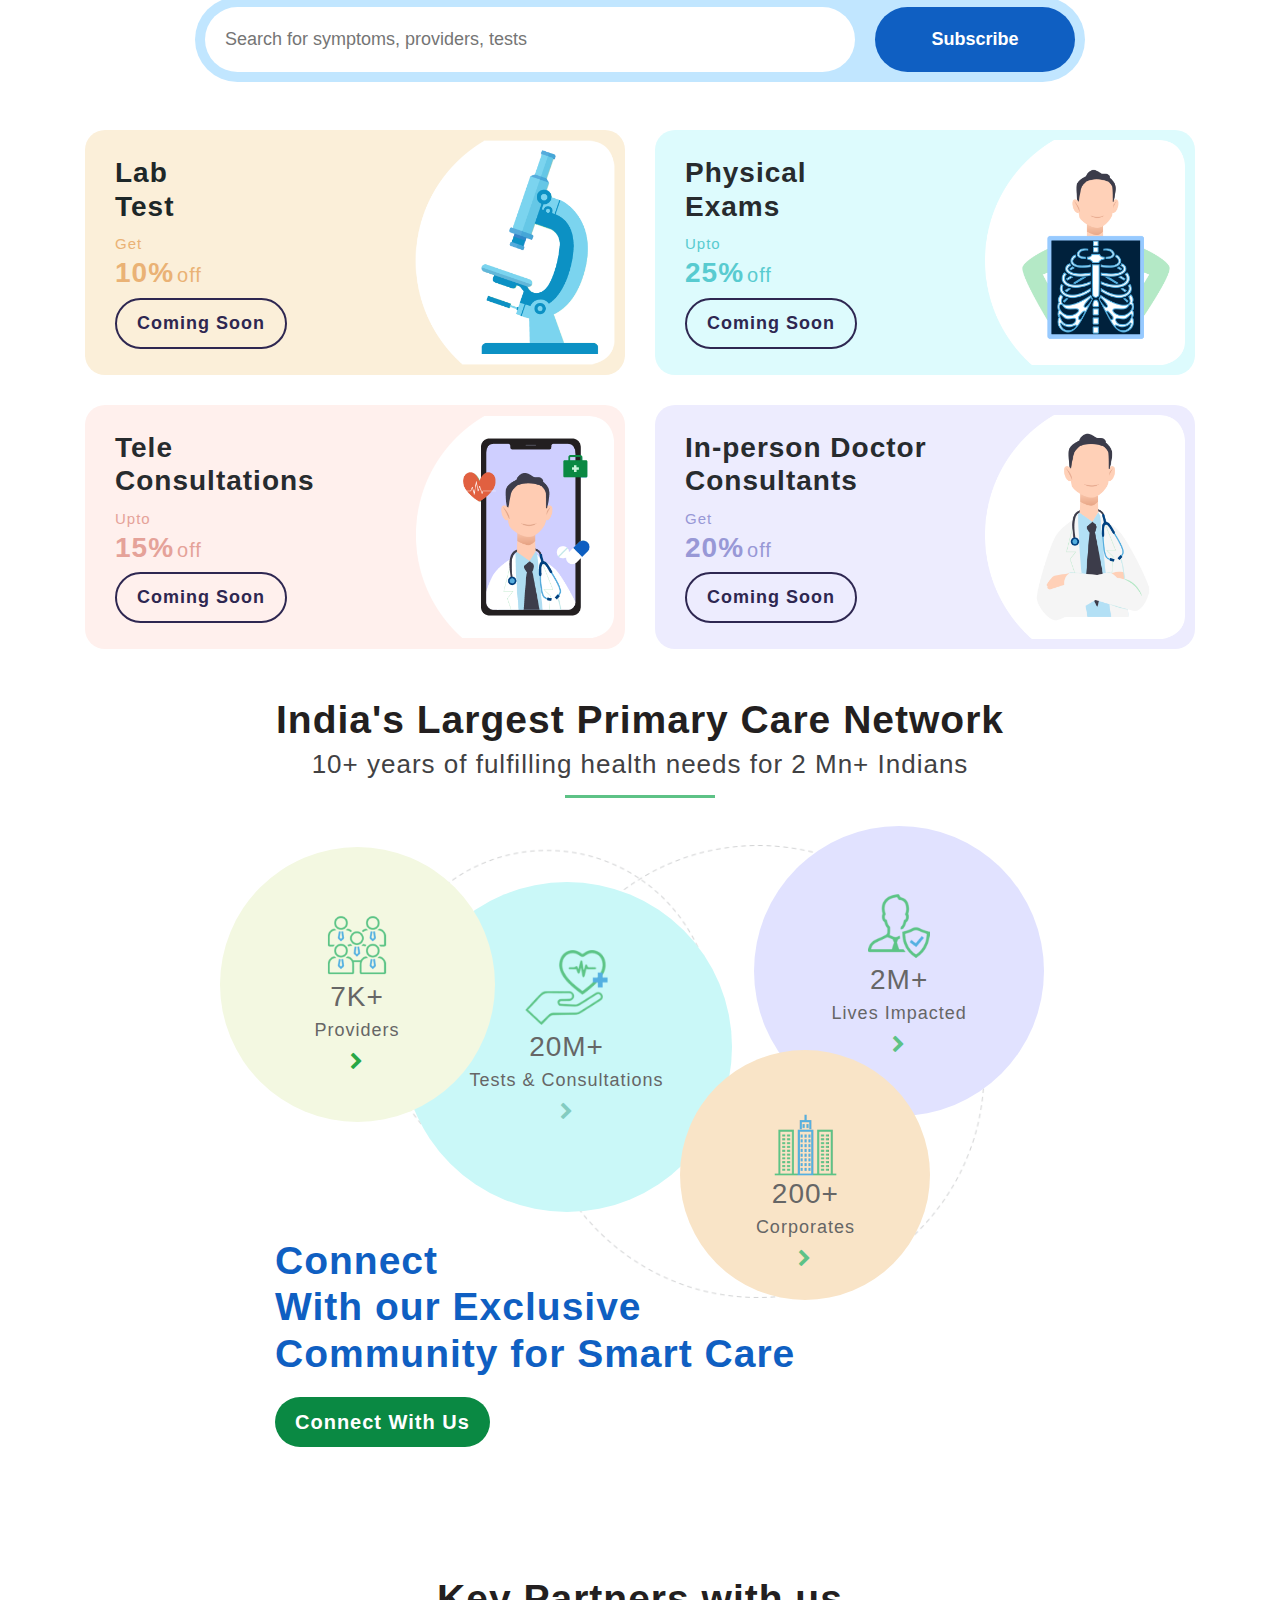
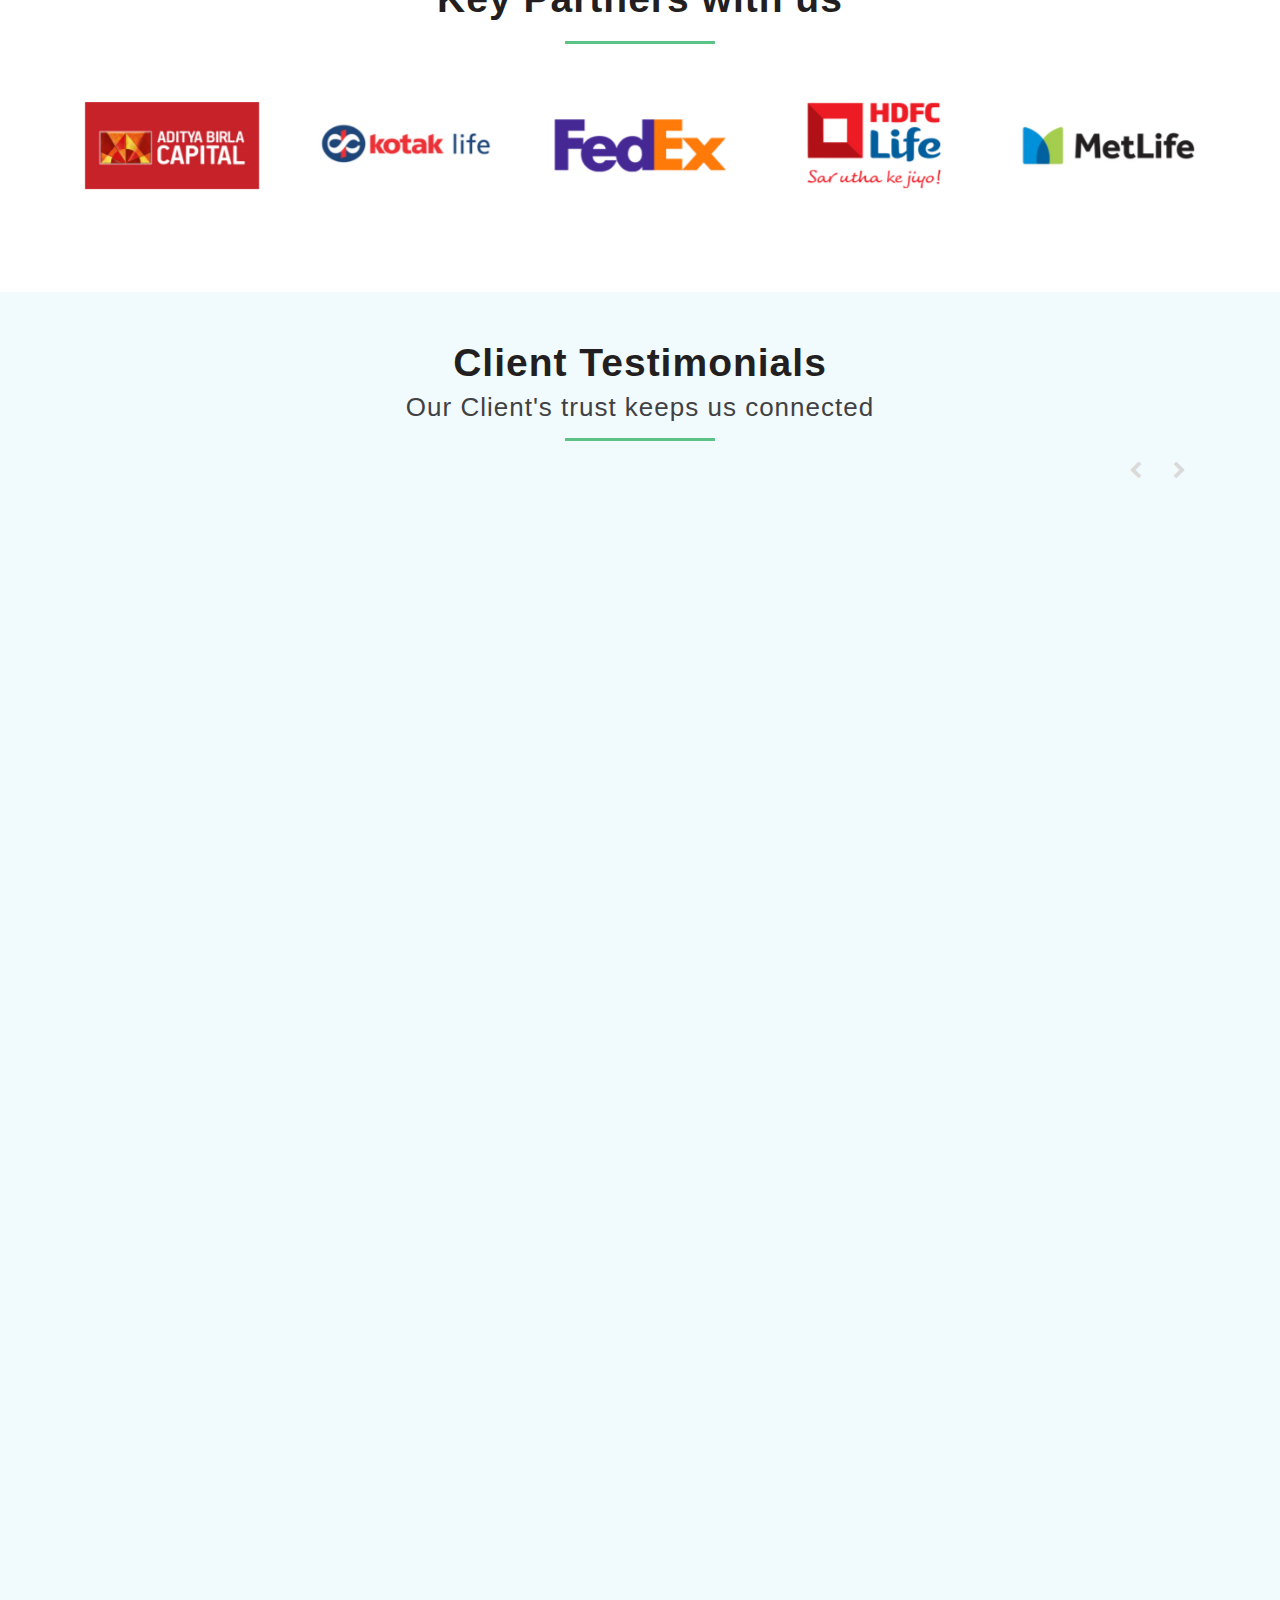
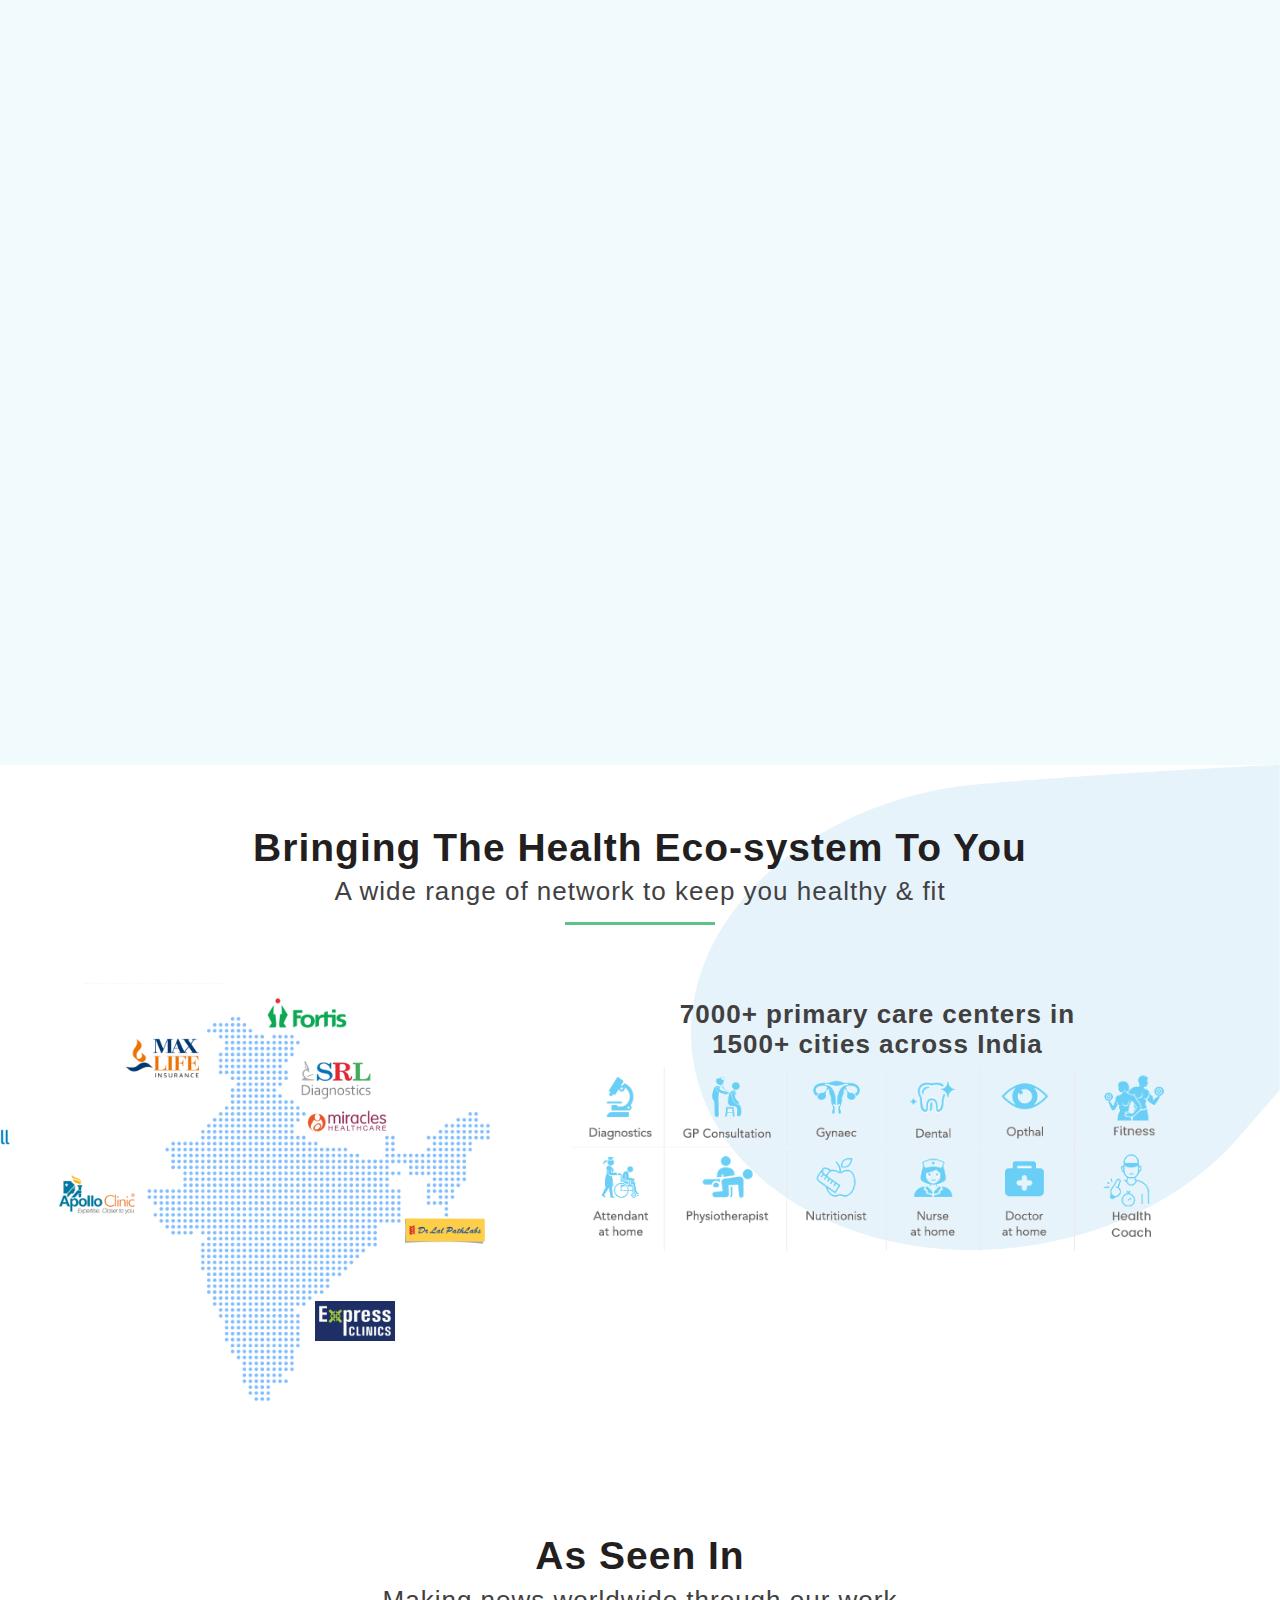
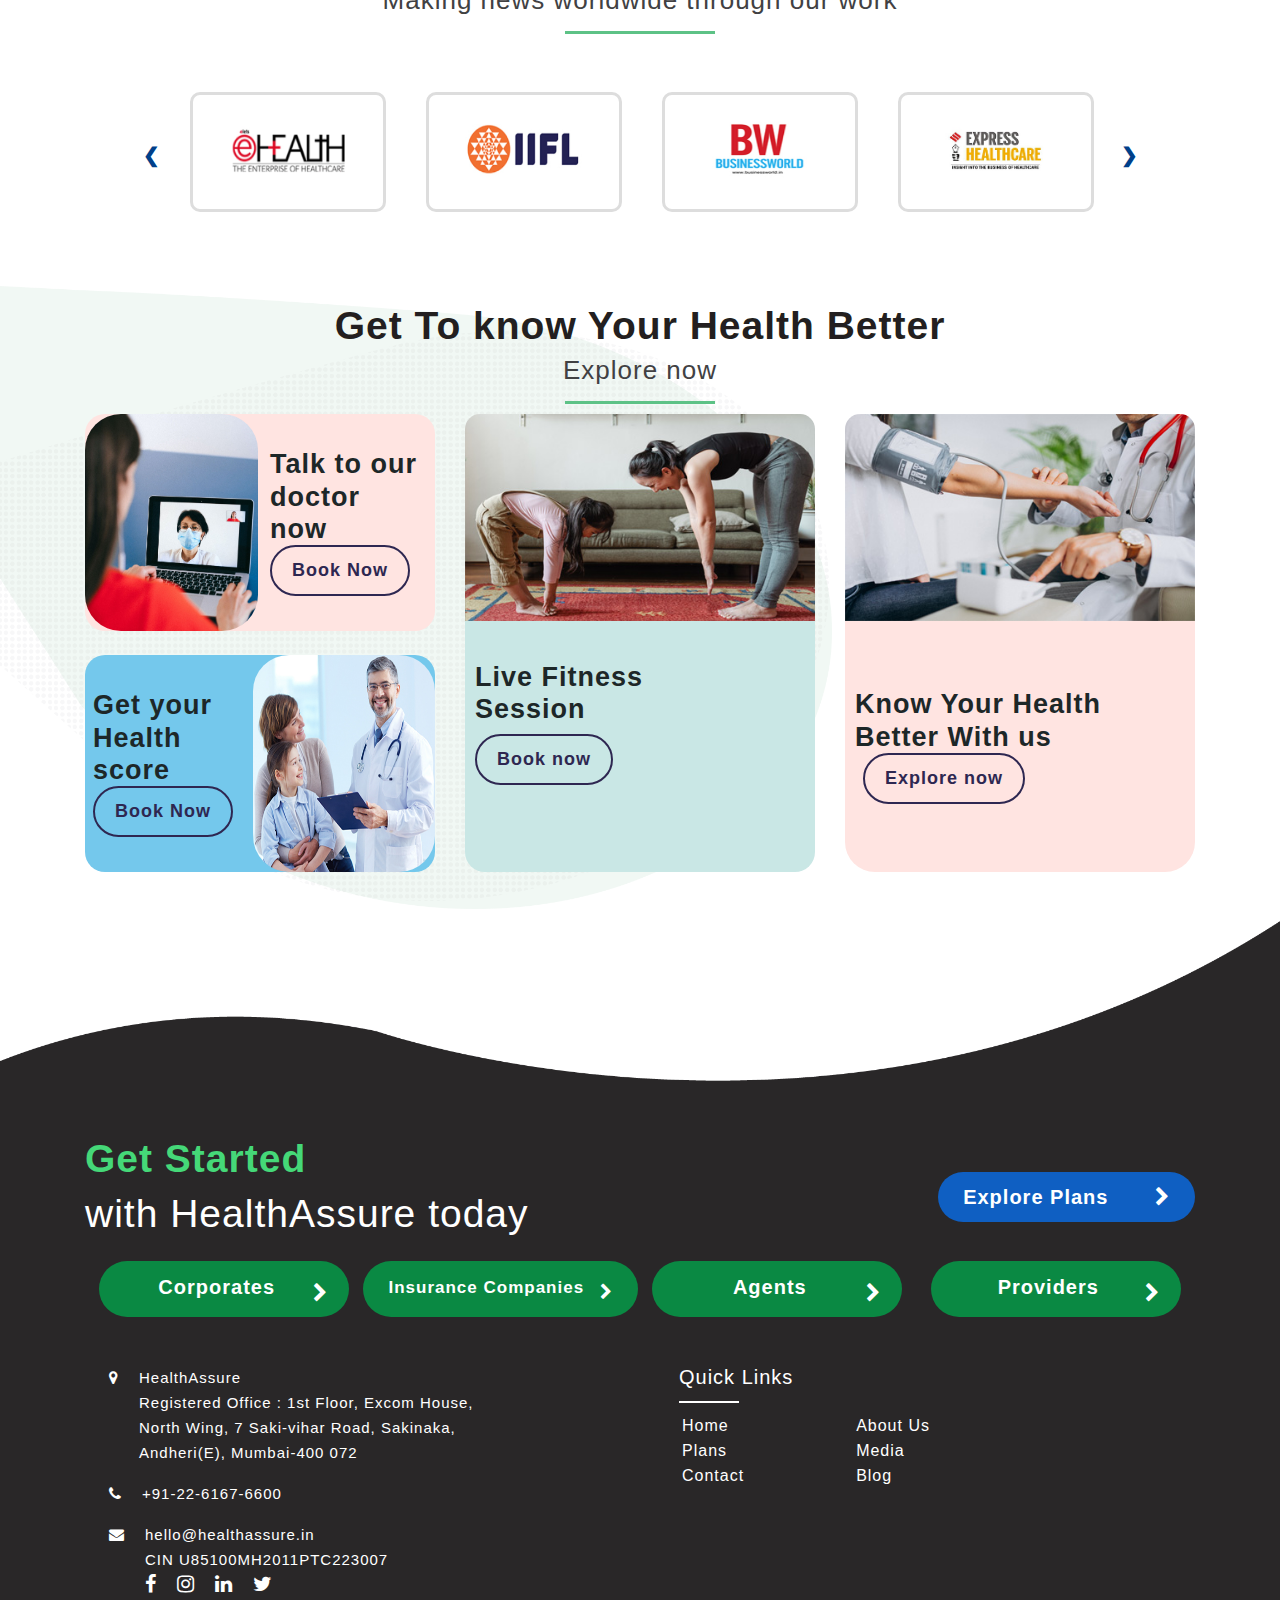
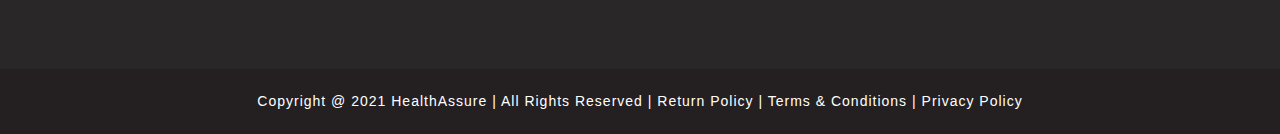
==== commit e7a3705a: "Add files via upload" ====
--- a/index.html
+++ b/index.html
@@ -53,7 +53,7 @@
         </ul>
         <ul class="navbar-nav navbar-light ">
             <li class="nav-item"><a class="nav-link" href="#"> About us</a></li>
-            <li class="nav-item"><a class="nav-link" href="#package">Explore Plans</a></li>
+            <li class="nav-item"><a class="nav-link" href="#plan">Explore Plans</a></li>
              <li class="nav-item"><a class="nav-link" href="#client">Our Customers</a></li>
             <li class="nav-item dmenu dropdown loginp">
                 <a class="nav-link dropdown-toggle btn1" href="#" id="navbarDropdown" role="button" data-toggle="dropdown" aria-haspopup="true" aria-expanded="false">
@@ -114,7 +114,7 @@
 
 
 
-<section class="bggrey">
+<section class="bggrey" id="plan">
  <div class="container mob1 ">
    <div class="row">
         <div class="col-md-6 col-lg-7 col-xl-6 ">
@@ -157,15 +157,11 @@
    <p class=" pb-2 pt-3 "> We offer affordable plans, tailored around your day-to-day health needs, and also cover your hospitalisation expenses, if you need it.  </p>
 <p><b> What's More: </b> </p>
  <div class="row">
-            <div class="col-md-4">
-                <p><i class="fa pr-2  fa-check-circle text-success " aria-hidden="true"></i> 100% Cashless</p>
-             </div>
-      <div class="col-md-4">
-<p><i class="fa  fa-check-circle  text-success " aria-hidden="true"></i> Start using from </p> 
-</div>
- <div class="col-md-4">
- <p><i class="fa  fa-check-circle text-success " aria-hidden="true"></i> Dedicated Care Team </p>   
-     </div>
+            <div class="col-md-12">
+<p class="pl-3" style="margin-top: -15px;"><i class="fa  fa-check-circle text-success " aria-hidden="true"></i><span class="pr-3"> 100% Cashless </span><i class="fa  fa-check-circle text-success " aria-hidden="true"></i><span class="pr-3"> Use from Day 1 </span> <br> <i class="fa  fa-check-circle text-success " aria-hidden="true"></i> <span class="pr-3"> Dedicated Care Team </span></p>
+</div>
+     
+
 </div> 
 
 <div class="row ">
@@ -509,7 +505,7 @@
                 <img src="images/insurance-companies.png" alt=" Insurance Companies" class="img-fluid w-25 circletspace ">
                     <h3>20M+ </h3>
                     <p> Tests & Consultations </p>
-               <p> <i class="fa fa-chevron-right text-circle2" aria-hidden="true"></i></p>
+               <p><a href="provider.html" target="_blank"> <i class="fa fa-chevron-right text-circle2" aria-hidden="true"></i></a></p>
                </div>
             </div>
          
@@ -518,7 +514,7 @@
                     <img src="images/providers.png" class="img-fluid w-25 circletspace" alt="Providers" >
                     <h3>7K+ </h3>
                     <p> Providers</p>
-               <p> <i class="fa fa-chevron-right text-success" aria-hidden="true"></i> </p>
+               <p> <a href="provider.html" target="_blank"><i class="fa fa-chevron-right text-success" aria-hidden="true"></i> </a></p>
                </div>
             </div>
           
@@ -527,7 +523,7 @@
                     <img src="images/Corporates1.png" class="img-fluid w-25 circletspace" alt="Corporate Icon">
                     <h3>2M+ </h3>
                     <p> Lives Impacted </p>
-               <p> <i class="fa fa-chevron-right" aria-hidden="true"></i></p>
+               <p><a href="corporate-wellness.html" target="_blank"> <i class="fa fa-chevron-right" aria-hidden="true"></i></a></p>
                </div>
             </div>
 
@@ -536,7 +532,7 @@
                 <img src="images/agents.png" class="img-fluid w-25 circletspace" alt="Agents">
                     <h3>200+ </h3>
                     <p> Corporates </p>
-               <p> <i class="fa fa-chevron-right" aria-hidden="true"></i></p>
+               <p><a href="corporate-wellness.html" target="_blank"> <i class="fa fa-chevron-right" aria-hidden="true"></i></a></p>
                </div>
             </div>
             <div class="col-md-8">
@@ -566,13 +562,11 @@
         <img src="corporate/aditya-birla.png" class="img-fluid corporate" alt=" Aditya Birla">
    </div>
          </div>
-            
- <div class="post-slide2">
-<div class="col">
+        <div class="post-slide2">
+     <div class="col">
         <img src="corporate/kotak-life.jpg" class="img-fluid corporate" alt="Kotak Life">
    </div>
  </div>
-
 <div class="post-slide2">
 <div class="col">
         <img src="corporate/fedex.png" class="img-fluid corporate" alt="Fedex">
@@ -588,8 +582,7 @@
         <img src="corporate/met-life.jpg" class="img-fluid corporate" alt="Met Life">
    </div>
     </div>
-
-            <div class="post-slide2">
+ <div class="post-slide2">
     <div class="col">
         <img src="corporate/lic.png" class="img-fluid corporate" alt="Lic Life Insurance">
    </div>
@@ -601,7 +594,7 @@
  </div>
   <div class="post-slide2">
  <div class="col ">
-        <img src="corporate/birla-sun-life.jpg" class="img-fluid corporate" alt="Birla Sun Life">
+    <img src="corporate/birla-sun-life.jpg" class="img-fluid corporate" alt="Birla Sun Life">
    </div>
 </div>
 <div class="post-slide2">
@@ -620,7 +613,6 @@
         <img src="corporate/icici-bank.png" class="img-fluid corporate" alt=" Icici Bank">
    </div>
 </div>
- 
  <div class="post-slide2">
 <div class="col">
         <img src="corporate/max-bupa.png" class="img-fluid corporate" alt="Max Bupa">
@@ -636,8 +628,7 @@
         <img src="corporate/tata-aia.png" class="img-fluid corporate" alt=" Tata Aia">
    </div>
 </div>
-
-   <div class="post-slide2">
+<div class="post-slide2">
 <div class="col ">
         <img src="corporate/deloitte.png" class="img-fluid corporate" alt="Deloitte">
    </div>
@@ -647,32 +638,27 @@
     <img src="corporate/kotak-mahindra.png" class="img-fluid corporate" alt="Kotak Mahindra">
    </div>
 </div>
-
- <div class="post-slide2">
+<div class="post-slide2">
 <div class="col ">
         <img src="corporate/niyo-x.png" class="img-fluid corporate" alt="Niyo x">
    </div>
 </div>
-
- <div class="post-slide2">
+<div class="post-slide2">
 <div class="col ">
         <img src="corporate/ge-logo.png" class="img-fluid corporate" alt="Ge Logo">
    </div>
 </div>
-
- <div class="post-slide2">
+<div class="post-slide2">
 <div class="col ">
         <img src="corporate/ubs.png" class="img-fluid corporate" alt="Ubs">
    </div>
 </div>
-
- <div class="post-slide2">
+<div class="post-slide2">
 <div class="col ">
         <img src="corporate/standard-chartered.png" class="img-fluid corporate" alt="Standard Chartered">
    </div>
 </div>
-
- <div class="post-slide2">
+<div class="post-slide2">
 <div class="col ">
         <img src="corporate/indus-tower.png" class="img-fluid corporate" alt="Indus Tower">
    </div>
@@ -707,65 +693,51 @@
                              <div class="box4 d-flex flex-column  justify-content-center ">
                                      <p> Prevention is better than claim! Love how HealthAssure is focused on preventive healthcare along with value-based health insurance plans. Super easy, hassle-free experience as well. </p>
                                   </div>
-                                  <div class="row pt-5">
-                                    <div class="col-md-4 testi">
-                                    <img src="images/sodexo-testi.jpg" class=" img-fluid" alt="Sodexo">
-                                       </div>
-                                    <div class="col-md-8 testimon"> 
-                                    <p><b>VP, Engagement <br>
-                                        Sodexo </b></p></div>
-                                 </div>
+                                 
                                </div>   
+                                <div class="col-12 testi text-center">
+                                     <img src="images/sodexo-testi.png" class=" img-fluid" alt="Sodexo">
+                                      <p><b>VP, Engagement <br>
+                                        Sodexo </b></p>
+                                   </div>
                        </div>
                         <div class="owl-item">
                              <div class="col-12">
                                 <div class="box4 d-flex flex-column  justify-content-center ">
                                      <p> Fantastic Health Checkup provider that also offers employee health benefits. Their service providers are exceptional. They also provide a chat service with the care team 24/7. I highly recommend HealthAssure </p>
                                   </div>
-
-                                 <div class="row pt-5">
-                                    <div class="col-md-4 testi">
-                                     <img src="images/niyo-x-testi.jpg" class="img-fluid" alt="Niyo X">
-                                    </div>
-                                    <div class="col-md-8 testimon"> 
-                                   <p><b>Consumer Engagement Head <br> 
-                                        NiyoX</b></p>
-                                 </div>
-                          </div>
-                   </div>
+                             </div>
+
+                             <div class="col-12 testi text-center">
+  <img src="images/niyo-x-testi.png" class="img-fluid" alt="Niyo X">  
+   <p><b>Consumer Engagement Head <br> 
+       NiyoX</b></p>  
+</div>
                    </div>
                         <div class="owl-item">
                              <div class="col-12">
                                 <div class="box4 d-flex flex-column  justify-content-center ">
                                      <p> If it's in my hand I surely give more than 5 star because of their composure and their way. It's growing industry if it's kept that type of positive attitude. Loved it</p>
                                   </div>
-                              <div class="row pt-5">
-                                    <div class="col-md-4 testi">
-                                     <img src="images/indus-tower-testi.jpg" alt="Indus Tower" >
-                               </div>
-                                    <div class="col-md-8 testimon"> 
-                                      <p><b>VP <br>
+                             </div>
+                <div class="col-12 testi text-center">
+                         <img src="images/indus-tower-testi.png" alt="Indus Tower" >
+                          <p><b>VP <br>
                                        Indus Towers</b></p>
-                                 </div>
-                        </div>
-                    </div>
-                </div>
+                         </div>
+                       </div>
                 <div class="owl-item">
                              <div class="col-12">
                                 <div class="box4 d-flex flex-column  justify-content-center ">
                                     <p>HealthAssure plan really stands out in the market not just because of their all-round healthcare features and app but also because of their great service. They have given us constant support, showing that they really care.</p>
                                   </div>
-                               <div class="row pt-5">
-                                    <div class="col-md-4 testi">
-                                    <img src="images/ge-logo-testi.jpg" class="img-fluid" alt="Ge Logo">
-                                 </div>
-                                    <div class="col-md-8 testimon"> 
-                                      <p><b>VP, Engagement<br>
+                          </div>
+                       <div class="col-12 testi text-center">
+                         <img src="images/ge-logo-testi.png" class="img-fluid" alt="Ge Logo">
+                          <p><b>VP, Engagement<br>
                                         GE </b></p>
-                                 </div>
-                              </div>
+                             </div>
                            </div>
-                       </div>
                         </div>
                     </div>
                </div>
@@ -1033,8 +1005,8 @@
                         <div class="d-flex footer_quick_links">
                             <ul>
                                 <li><a href="#">Home</a></li>
-                                <li><a href="#package">Plans</a></li> 
-                                <li><a href="#">Health Shop</a></li>
+                                <li><a href="#plan">Plans</a></li> 
+                               <!--  <li><a href="#">Health Shop</a></li> -->
                                 <li><a href="https://healthassure.in/Register/Contact" target="_blank">Contact</a></li>
                             </ul>
                             <ul class=" ml-3 pl-7">
@@ -1042,7 +1014,7 @@
                                 
                                 <li><a href="#media">Media</a></li>
                                 <li><a href="https://healthassure.blog/" target="_blank">Blog</a></li>
-                                <li><a href="#">My Account</a></li>
+                              
                             </ul>
                         </div>
                     </div>
@@ -1074,14 +1046,11 @@
         </button>
       </div>
       <div class="modal-body">
-
 <div class="row">
    <div class="col-lg-6  ">
     <img src="images/call-center1.png" class="img-fluid mob1" alt="call us">
-        
-    </div>
-
-    <div class="col-lg-6 col-md-12 col-sm-12">
+         </div>
+<div class="col-lg-6 col-md-12 col-sm-12">
         <h3 class="pb-4">Let us call you back!</h3>
          <form class="mr-4">
   <div class="form-group row">
@@ -1089,8 +1058,7 @@
       <input type="text" class="form-control "placeholder="Name *" required>
     </div>
   </div>
-
-   <div class="form-group row">
+ <div class="form-group row">
      <div class="col-sm-12">
       <input type="text" class="form-control "placeholder="Phone *" pattern="[789][0-9]{9}" required>
     </div>
--- a/css/style.css
+++ b/css/style.css
@@ -32,6 +32,8 @@
     display: none!important;
 } 
 }
+
+
 .h-111{
     height: 80px;
 }
@@ -1806,8 +1808,6 @@
     margin: 0 auto !important;
     color: #413f40;
 }
-
-
 .box2{
     background-color: #ffffff;
     box-shadow: 0px 5px 10px 0px rgba(0, 0, 0, 0.2);
@@ -1839,9 +1839,6 @@
     background-position: 92% 7%;
     background-color: #f1fbfd;
 }
-
-
-
 .footerbg {
     background-image: url(../images/footer.png);
     background-repeat: no-repeat;
@@ -1855,16 +1852,13 @@
     padding-top: 15px;  
     margin-left: 1rem!important;
 }
-
 h1{
     font-size: 23px;
 }
-
 h2{
     font-size: 21px;
     line-height: 28px;
 }
-
 .sliderb{
     width: 336px;
     height: 225px;
@@ -1883,7 +1877,6 @@
     background-repeat: no-repeat;
     background-size: 100%;
 }
-
 .bringing-section{
     background: url(../images/section-background.png);
     background-position: right top;
@@ -1896,7 +1889,6 @@
     background-repeat: no-repeat;
     background-size: 100%;
 }
-
 .corporate-wellnessbtm{
     background-image: url('../images/corporate-wellnessbg.png');
     background-size: 100%;
@@ -1919,7 +1911,6 @@
     background-position: 92% 7%;
     background-color:#f2f9f5;
 }
-
 .footercorp{
    background-image: url(../images/footer.png);
     background-repeat: no-repeat;
@@ -1928,14 +1919,12 @@
     background-position: 92% 7%;
     background-color: #a4d4e5;
 }
-
 .agentbottombg{
     background-image:url('../images/agentbg1.png');
      background-repeat: no-repeat;
       background-size:100%;
      /* background-color: #f2f9f5;*/
 }
-
 .ecosys{
     margin-top: -190px!important;
 }
@@ -1951,7 +1940,6 @@
    /*width: 138px;*/
    text-align: center;
 }
-
 .border-blue1{
     padding: 14px 25px;
      font-size: 17px;
@@ -1975,14 +1963,12 @@
     font-size: 39px;
     margin-top: 30px;
 }*/
-
 .dottedbg{
         background-image: url('../images/dotted-circle.png');
     background-size: 95%;
     background-repeat: no-repeat;
     background-position: 58% 13%;
 }
-
 .border-green1{
     background-color: #0a8943;
     color:#ffffff;
@@ -2022,12 +2008,11 @@
 
 .testi img{
     width: 80px!important;
-    border-radius: 50%!important;
+    
 }
 .testimon{
     text-align: center;
 }
-
 .circle1{
     background-color: #f3f8e1;
     width: 115px;
@@ -2042,7 +2027,6 @@
    line-height: 14px;
    font-weight: 300;
 }
-
 .circle1 h3{
     font-size: 15px;
     line-height:20px ;
@@ -2062,19 +2046,16 @@
     margin-left: 5%;
      width: 70px;
 }
-
 .miracles-healthcare{
     margin-top: -690px;
     margin-left: 44%;
     width: 70px;
 }
-
 .medall{
      margin-top: -665px;
      width: 70px;
      margin-left: -3%;
 }
-
 .apolloclinic{
     margin-top: -640px;
     margin-left: -3%;
@@ -2328,7 +2309,7 @@
 
 .testi img{
      width: 80px!important;
-    border-radius: 50%!important;
+   
 }
 .testimon{
     text-align: center;
@@ -2762,7 +2743,7 @@
 
 .testi img{
     width: 100px!important;
-    border-radius: 50%!important;
+  
 }
 .testimon{
     text-align: center;
@@ -3092,7 +3073,7 @@
 
 .testi img{
     width: 100px!important;
-    border-radius: 50%!important;
+   
 }
 .testimon{
     text-align: center;
@@ -3395,7 +3376,7 @@
 
 .testi img{
     width: 100px!important;
-    border-radius: 50%!important;
+   
 }
 .testimon{
     text-align: center;
@@ -3411,7 +3392,6 @@
      margin-top: -908px;
      margin-left: 63px;
  }
-
 .srl{
     margin-top: -775px;
     margin-left: -30%;
@@ -3454,7 +3434,6 @@
       margin-left: -10%;
     width: 160px;
 }
-
 .north{
     font-size: 13px;
     line-height: 17px;
@@ -3464,7 +3443,6 @@
     width: 160px;
     text-align: center;
 }
-
 .south{
      font-size: 13px;
      line-height: 17px;
@@ -3610,8 +3588,6 @@
 .whereu{
     padding-top: 80px;
 }
-
-
 }
 
 
@@ -3632,8 +3608,6 @@
      margin-left:-11px; 
      font-weight:350;
 }
-
-
 .box2{
     background-color: #ffffff;
     box-shadow: 0px 5px 10px 0px rgba(0, 0, 0, 0.2);
@@ -3658,7 +3632,6 @@
     border: 1px;
     width: 200px;
     margin-left: 27%;
-
 }
 
 .border-blue{
@@ -3743,15 +3716,13 @@
 
 .testi img{
     width: 90px!important;
-    border-radius: 50%!important;
+   
 }
 .testimon{
     float: right;
     padding-top: 30px;
     padding-left: 25px;
 }
-
-
 .ecosys{
     margin-top: 4rem!important;
 }
@@ -3764,8 +3735,7 @@
 .fortis{
      margin-top: -571px;
      margin-left: 11px;
-     
- }
+     }
 
 .srl{
       margin-top: -168px;
@@ -3928,8 +3898,6 @@
     margin: 0 auto !important;
     color: #413f40;
 }
-
-
 .box2{
     background-color: #ffffff;
     box-shadow: 0px 5px 10px 0px rgba(0, 0, 0, 0.2);
@@ -3953,7 +3921,9 @@
     padding-left:88px;
 }
 
-
+.wher{
+    padding-left: 3.5rem;
+}
 .pgreenbtn{
     background-color: #0a8943;
     color:#ffffff;
@@ -4032,7 +4002,6 @@
 
 .testi img{
     width: 90px!important;
-    border-radius: 50%!important;
 }
 .testimon{
     float: right;
@@ -4347,7 +4316,6 @@
 
 .testi img{
     width: 90px!important;
-    border-radius: 50%!important;
 }
 .testimon{
     float: right;
@@ -4665,7 +4633,6 @@
 
 .testi img{
     width: 90px!important;
-    border-radius: 50%!important;
 }
 .testimon{
     float: right;
@@ -4946,7 +4913,6 @@
 
 .testi img{
     width: 90px!important;
-    border-radius: 50%!important;
 }
 .testimon{
     float: right;
@@ -5250,7 +5216,7 @@
 
 .testi img{
    width: 90px!important;
-    border-radius: 50%!important;
+    border-radius: 1%!important;
 }
 .testimon{
     float: right;
@@ -5818,7 +5784,7 @@
      background-image: url(../images/get-know-Section-Background.png);
    /* background-position: 0% 80%;*/
     background-repeat: no-repeat;
-    background-size: 46%;
+    background-size: 41%;
 }
 
 .get-know-container {
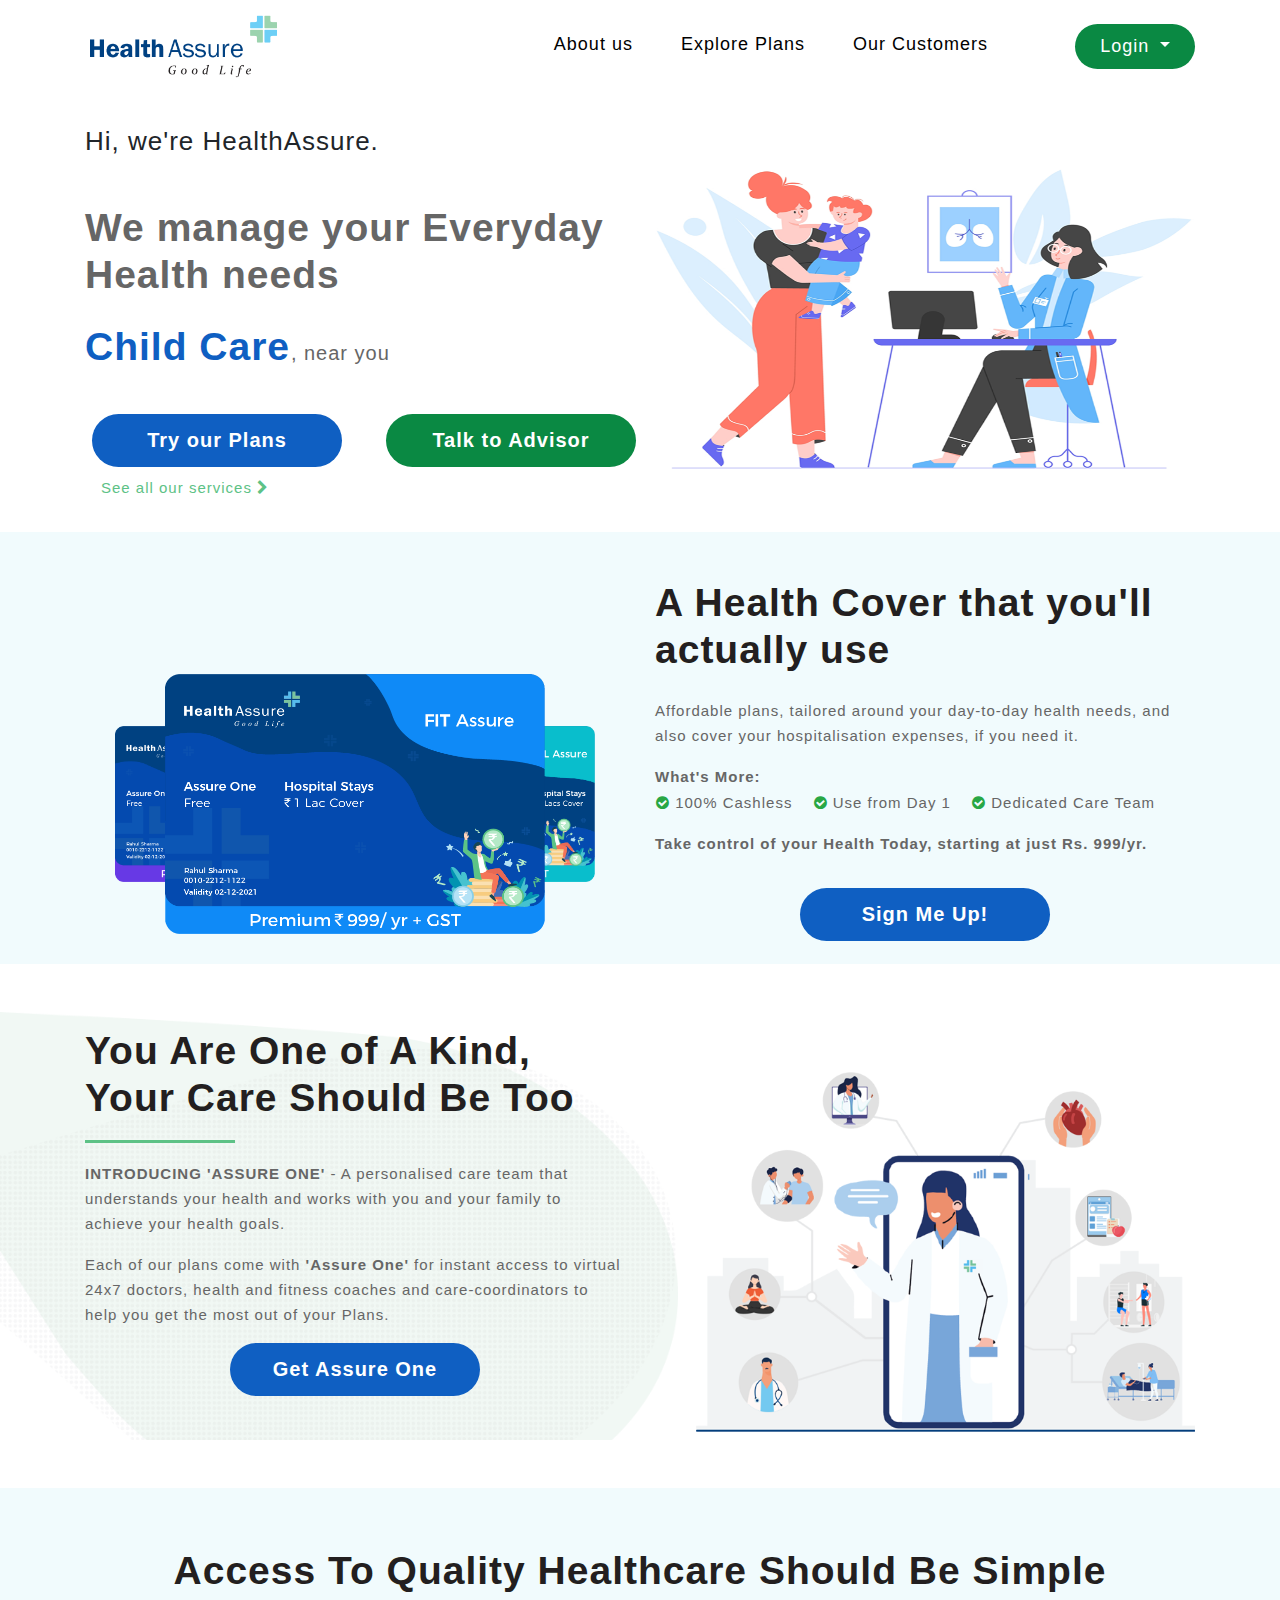
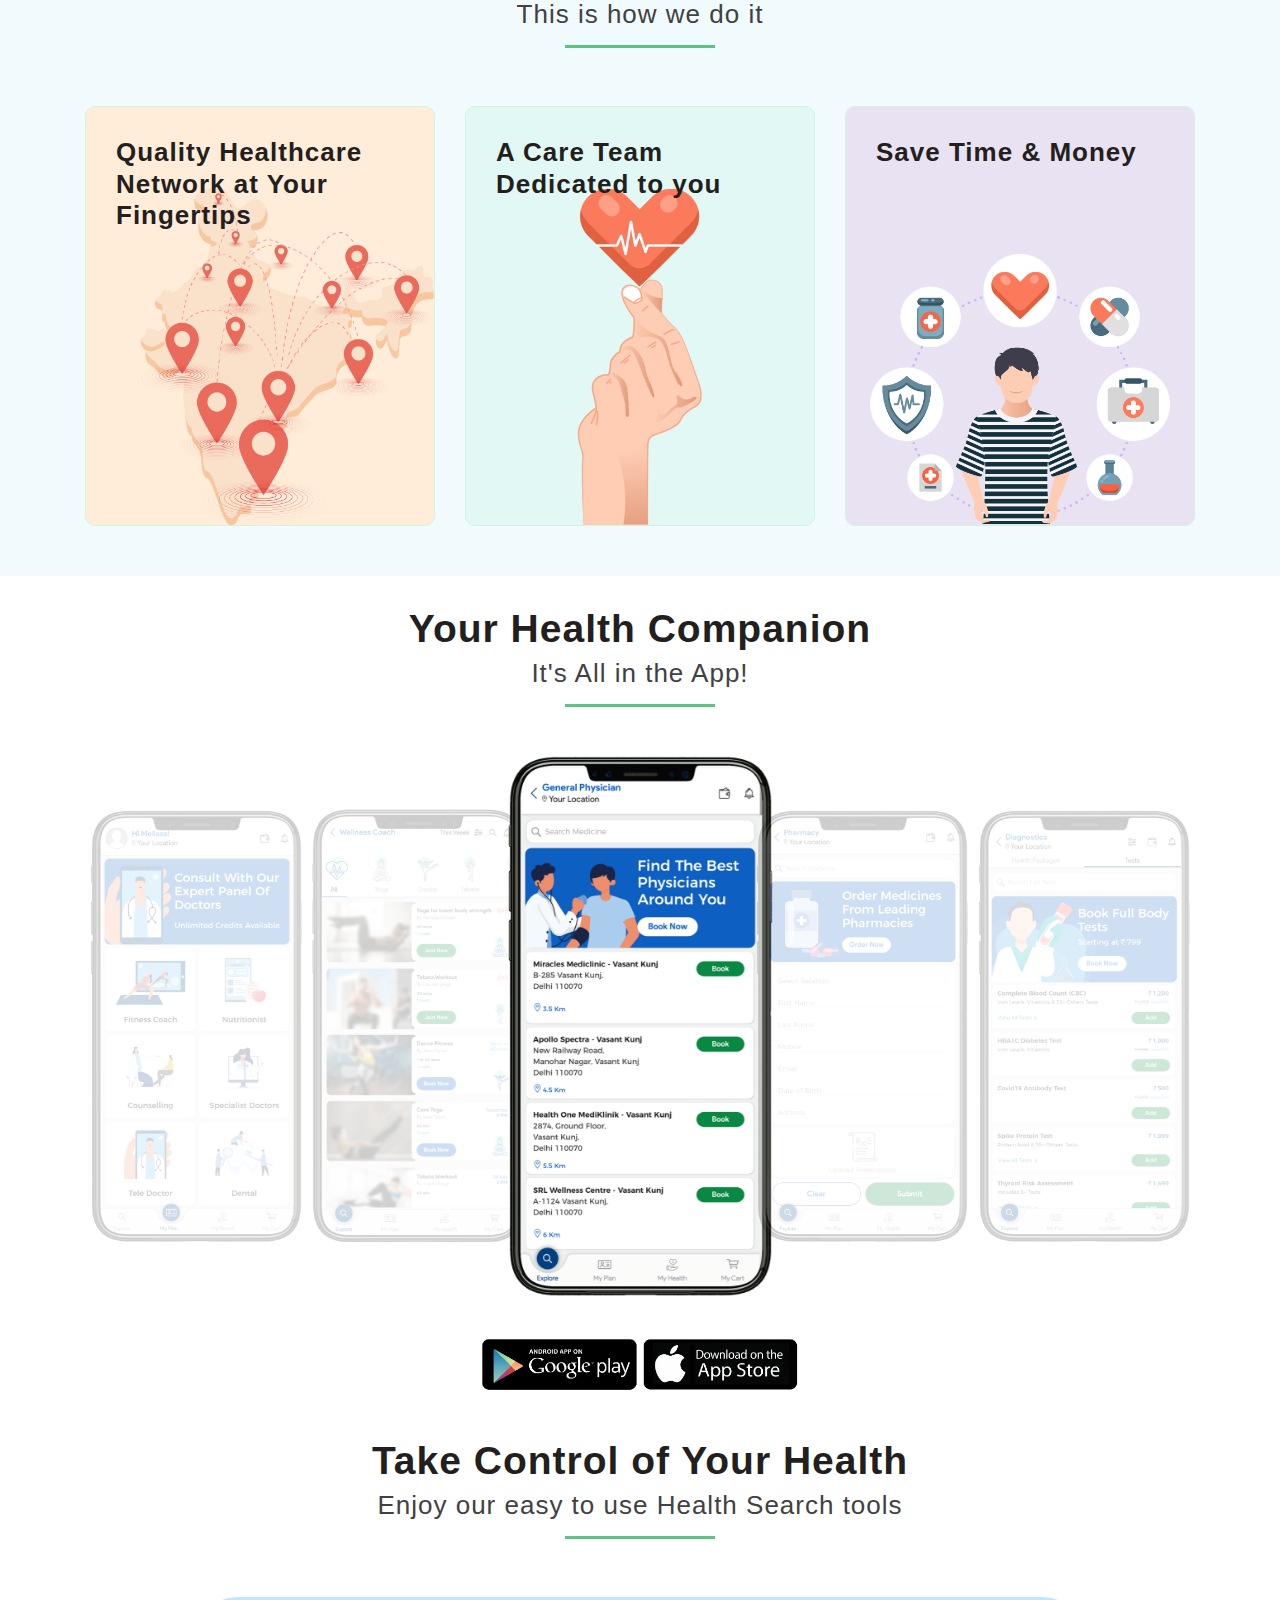
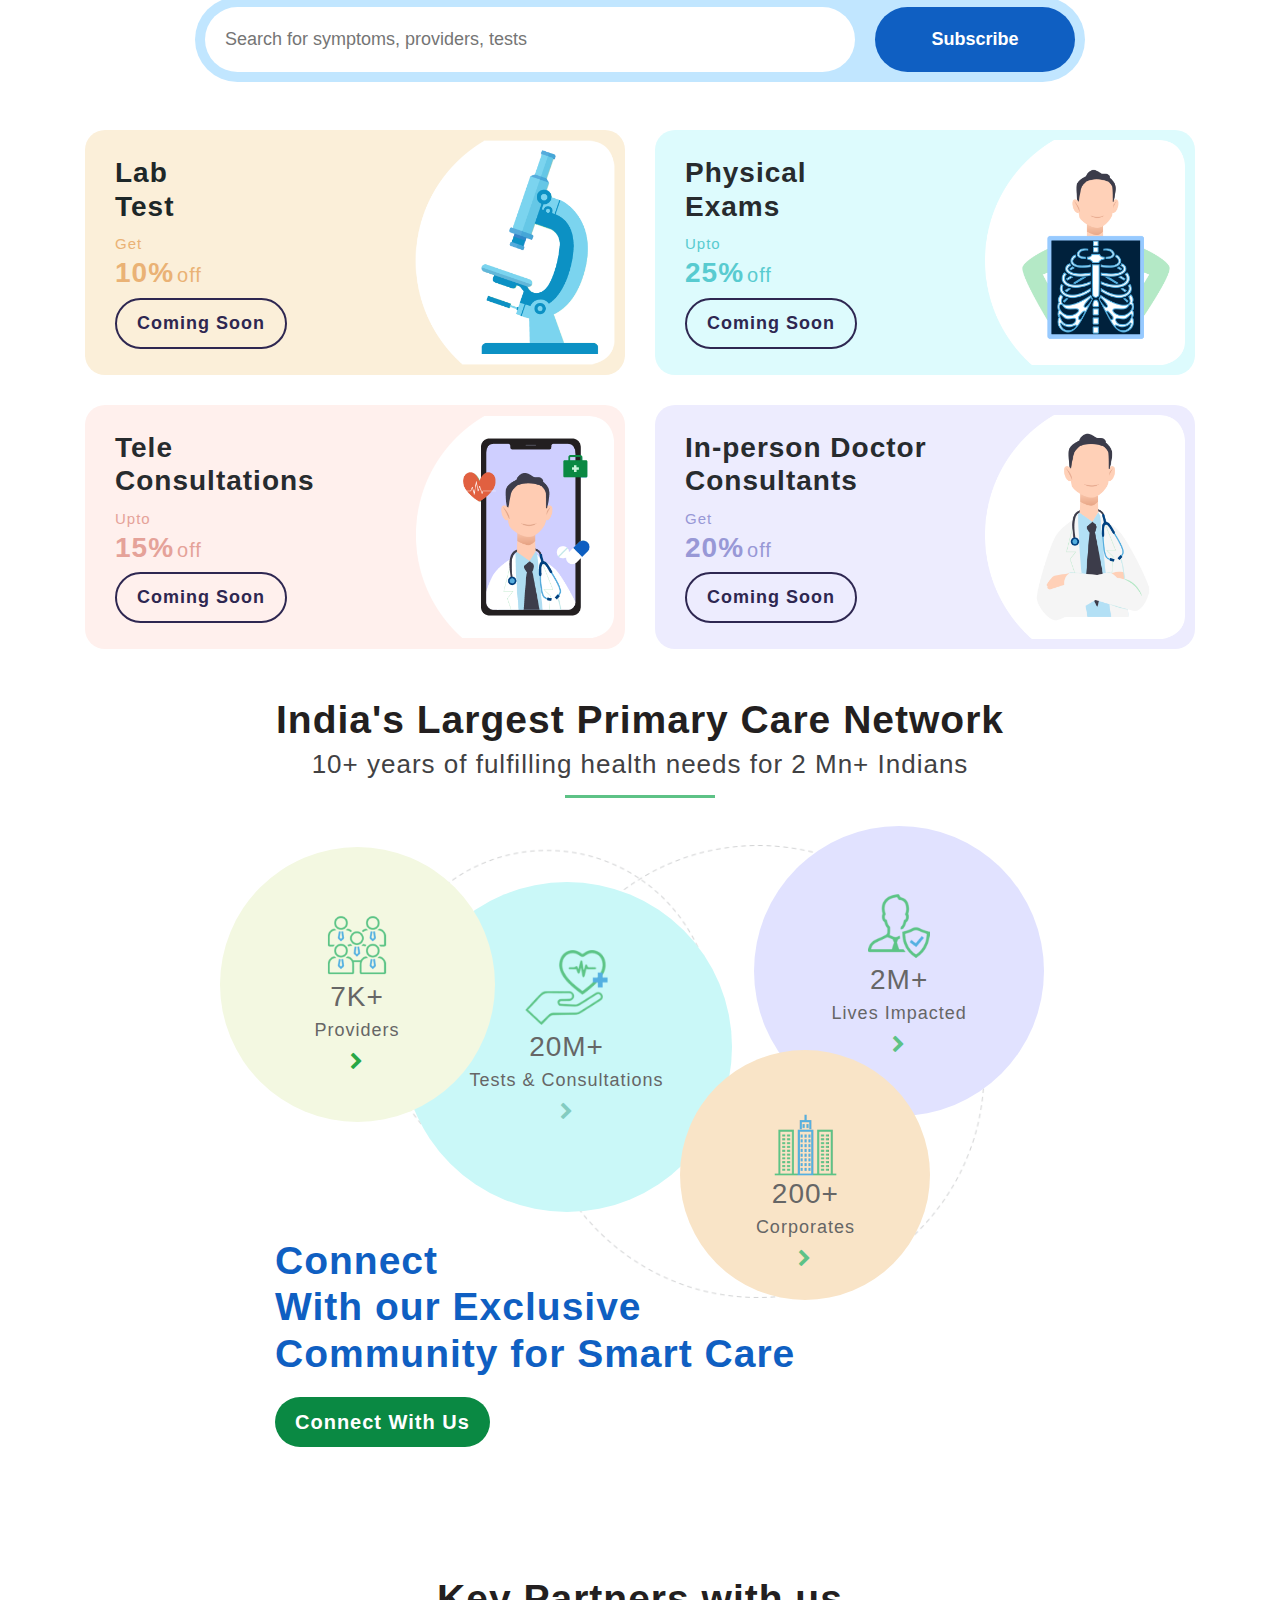
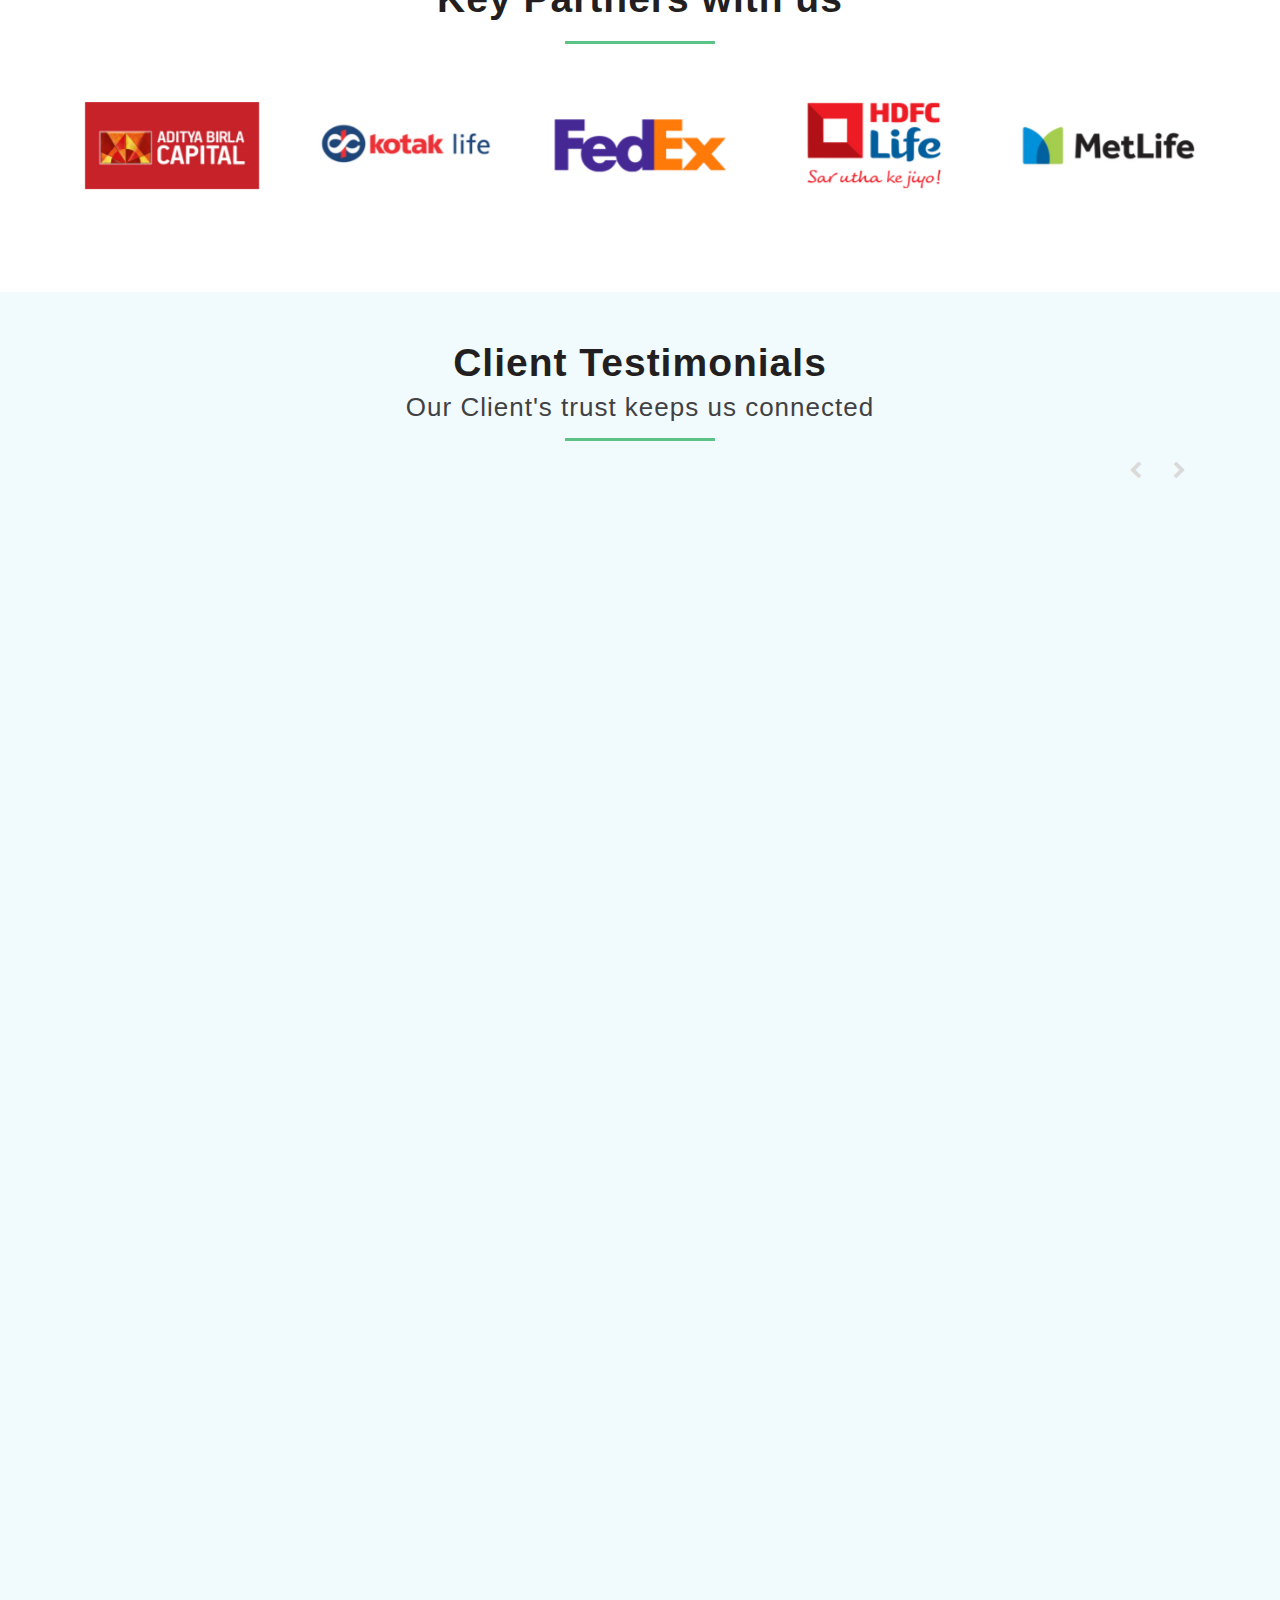
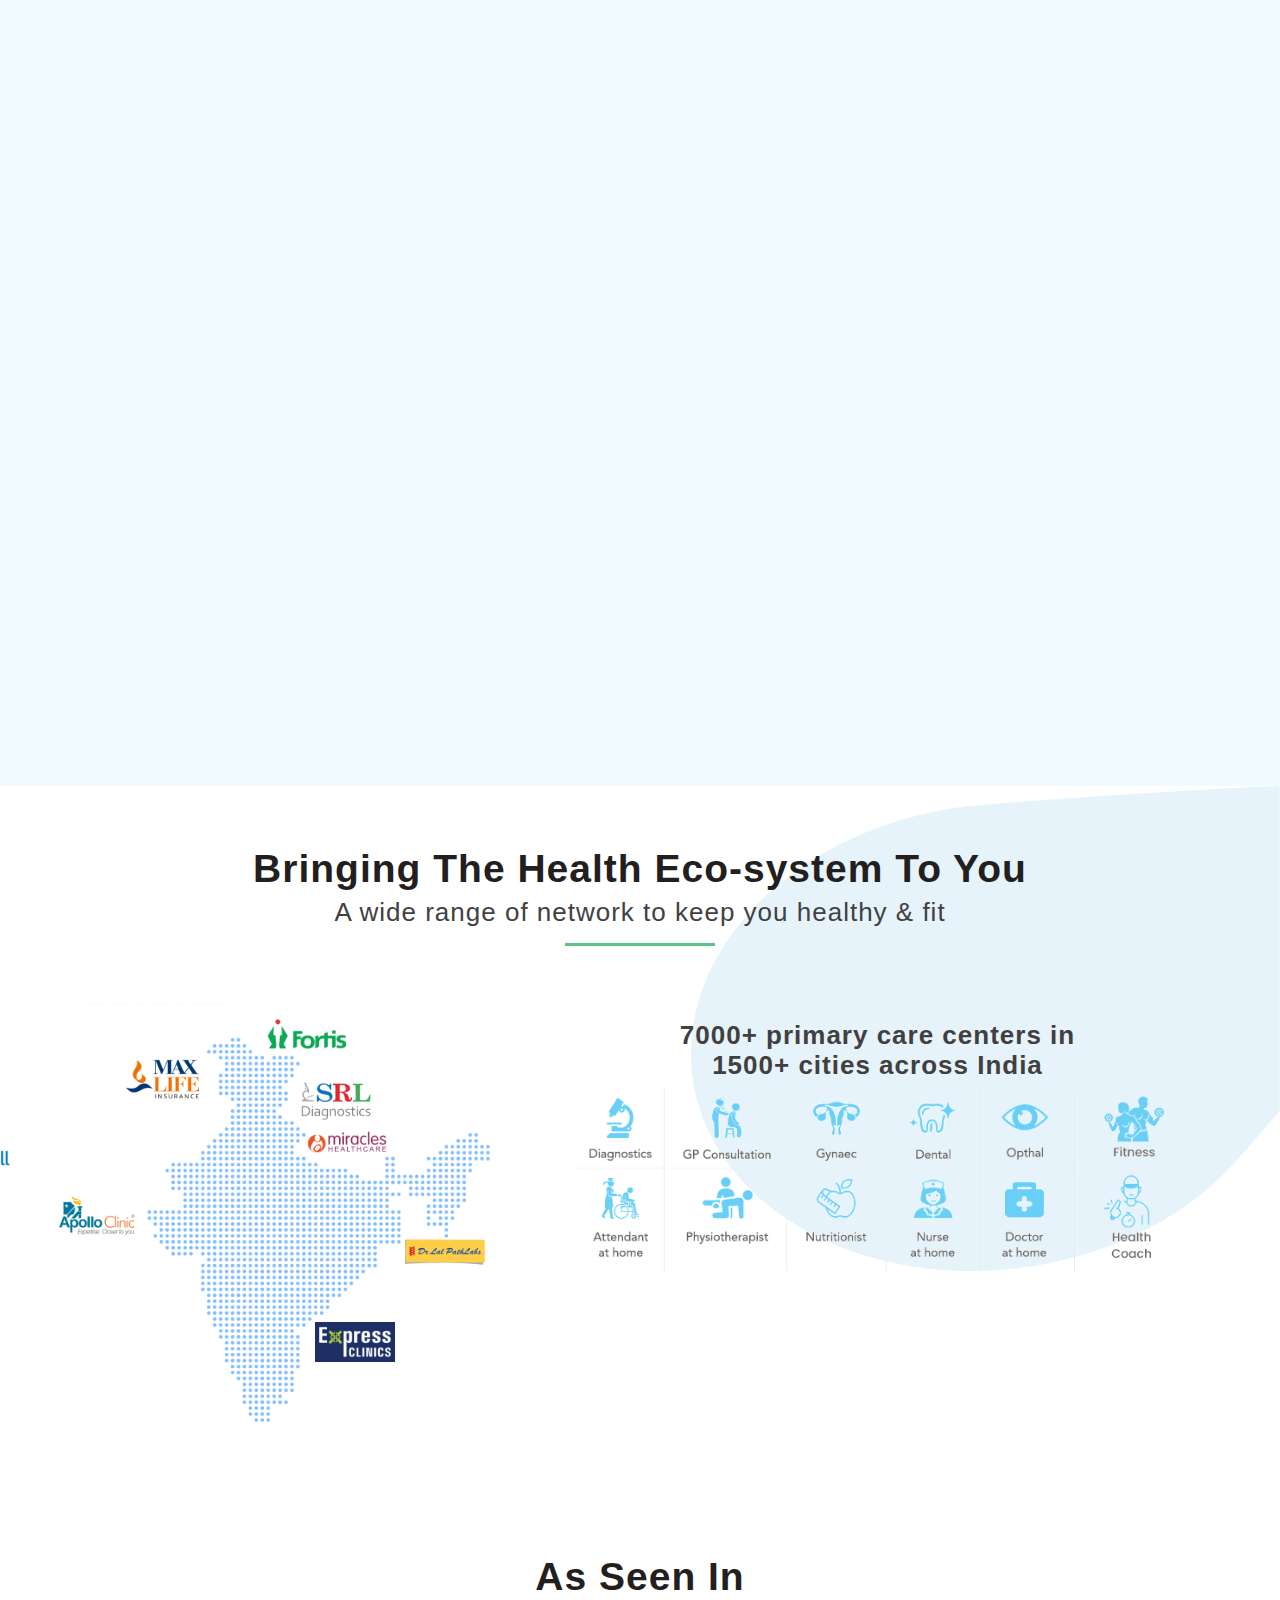
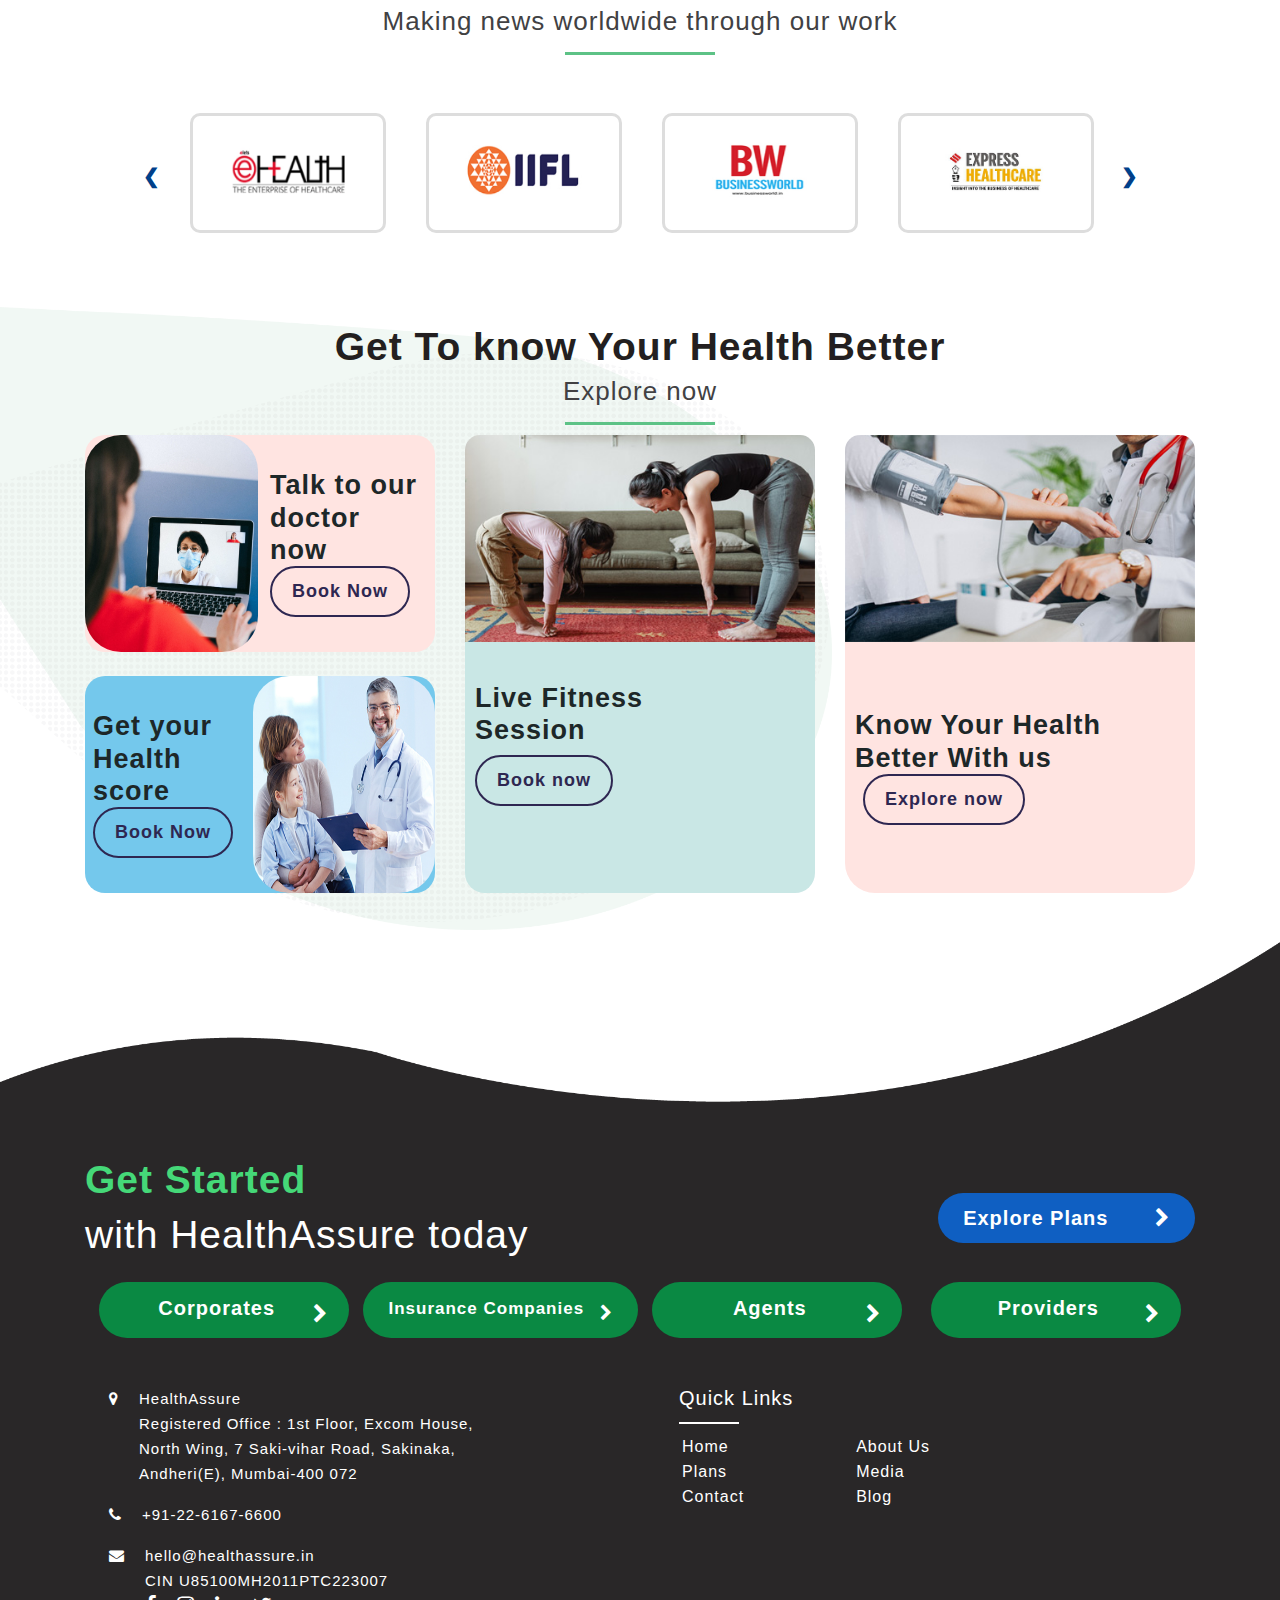
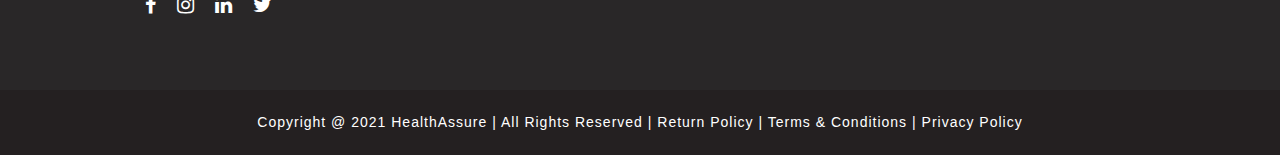
==== commit dc961449: "Add files via upload" ====
--- a/index.html
+++ b/index.html
@@ -157,11 +157,15 @@
    <p class=" pb-2 pt-3 "> We offer affordable plans, tailored around your day-to-day health needs, and also cover your hospitalisation expenses, if you need it.  </p>
 <p><b> What's More: </b> </p>
  <div class="row">
-            <div class="col-md-12">
-<p class="pl-3" style="margin-top: -15px;"><i class="fa  fa-check-circle text-success " aria-hidden="true"></i><span class="pr-3"> 100% Cashless </span><i class="fa  fa-check-circle text-success " aria-hidden="true"></i><span class="pr-3"> Use from Day 1 </span> <br> <i class="fa  fa-check-circle text-success " aria-hidden="true"></i> <span class="pr-3"> Dedicated Care Team </span></p>
-</div>
-     
-
+            <div class="col-md-4">
+                <p><i class="fa pr-2  fa-check-circle text-success " aria-hidden="true"></i> 100% Cashless</p>
+             </div>
+      <div class="col-md-4">
+<p><i class="fa  fa-check-circle  text-success " aria-hidden="true"></i> Use from Day 1</p> 
+</div>
+ <div class="col-md-4">
+<p><i class="fa  fa-check-circle text-success " aria-hidden="true"></i> Dedicated Care Team </p>   
+     </div>
 </div> 
 
 <div class="row ">
@@ -181,7 +185,7 @@
         </div>
         </div>
       </div>
-<p > Sign up today and start using from Day 1. starting @just Rs. 999/yr </p>
+<p > Take control of your Health Today, starting at just Rs. 999/yr. </p>
                         <div class="d-flex  mdcenter pb-3">
                         <a href="/opd" class="btn-class border-blue  "> Sign Me Up! </a>
                      </div>
@@ -697,8 +701,7 @@
                                </div>   
                                 <div class="col-12 testi text-center">
                                      <img src="images/sodexo-testi.png" class=" img-fluid" alt="Sodexo">
-                                      <p><b>VP, Engagement <br>
-                                        Sodexo </b></p>
+                                      <p><b>VP, Engagement, Sodexo </b></p>
                                    </div>
                        </div>
                         <div class="owl-item">
@@ -710,8 +713,7 @@
 
                              <div class="col-12 testi text-center">
   <img src="images/niyo-x-testi.png" class="img-fluid" alt="Niyo X">  
-   <p><b>Consumer Engagement Head <br> 
-       NiyoX</b></p>  
+   <p><b>Consumer Engagement Head, NiyoX</b></p>  
 </div>
                    </div>
                         <div class="owl-item">
@@ -722,8 +724,7 @@
                              </div>
                 <div class="col-12 testi text-center">
                          <img src="images/indus-tower-testi.png" alt="Indus Tower" >
-                          <p><b>VP <br>
-                                       Indus Towers</b></p>
+                          <p><b>VP, Indus Towers</b></p>
                          </div>
                        </div>
                 <div class="owl-item">
@@ -734,8 +735,7 @@
                           </div>
                        <div class="col-12 testi text-center">
                          <img src="images/ge-logo-testi.png" class="img-fluid" alt="Ge Logo">
-                          <p><b>VP, Engagement<br>
-                                        GE </b></p>
+                          <p><b>VP, Engagement,GE </b></p>
                              </div>
                            </div>
                         </div>
--- a/css/style.css
+++ b/css/style.css
@@ -1820,7 +1820,7 @@
     border-radius: 30px;
 }
 .near{
-    font-size:18px;
+    font-size:15px;
      color:#666; 
      margin-left:-11px; 
      font-weight:350;
@@ -2217,7 +2217,7 @@
 }
 
 .near{
-    font-size:18px;
+    font-size:15px;
      color:#666; 
      margin-left:-11px; 
      font-weight:350;
@@ -2650,7 +2650,7 @@
 }
 
 .near{
-    font-size:18px;
+    font-size:16px;
      color:#666; 
      margin-left:-11px; 
      font-weight:350;
@@ -3603,7 +3603,7 @@
 }
 
 .near{
-    font-size:18px;
+    font-size:17px;
      color:#666; 
      margin-left:-11px; 
      font-weight:350;
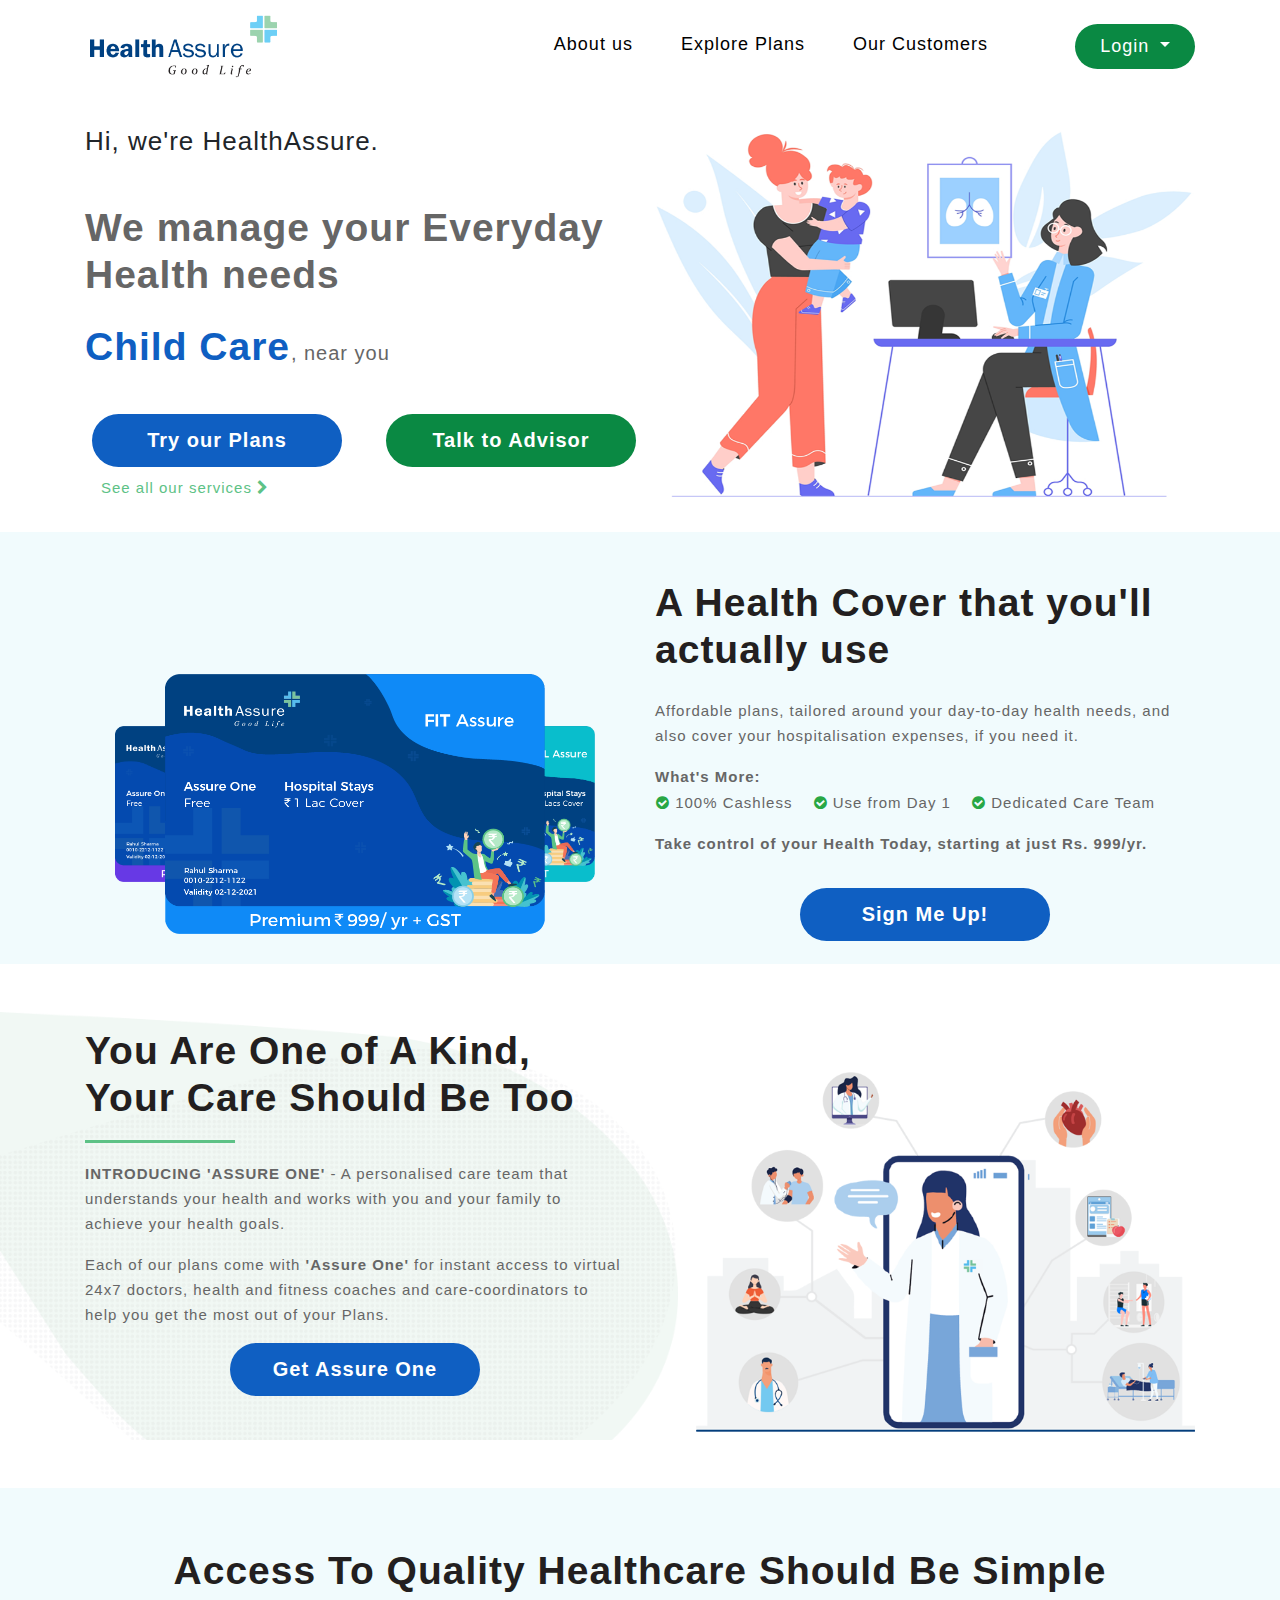
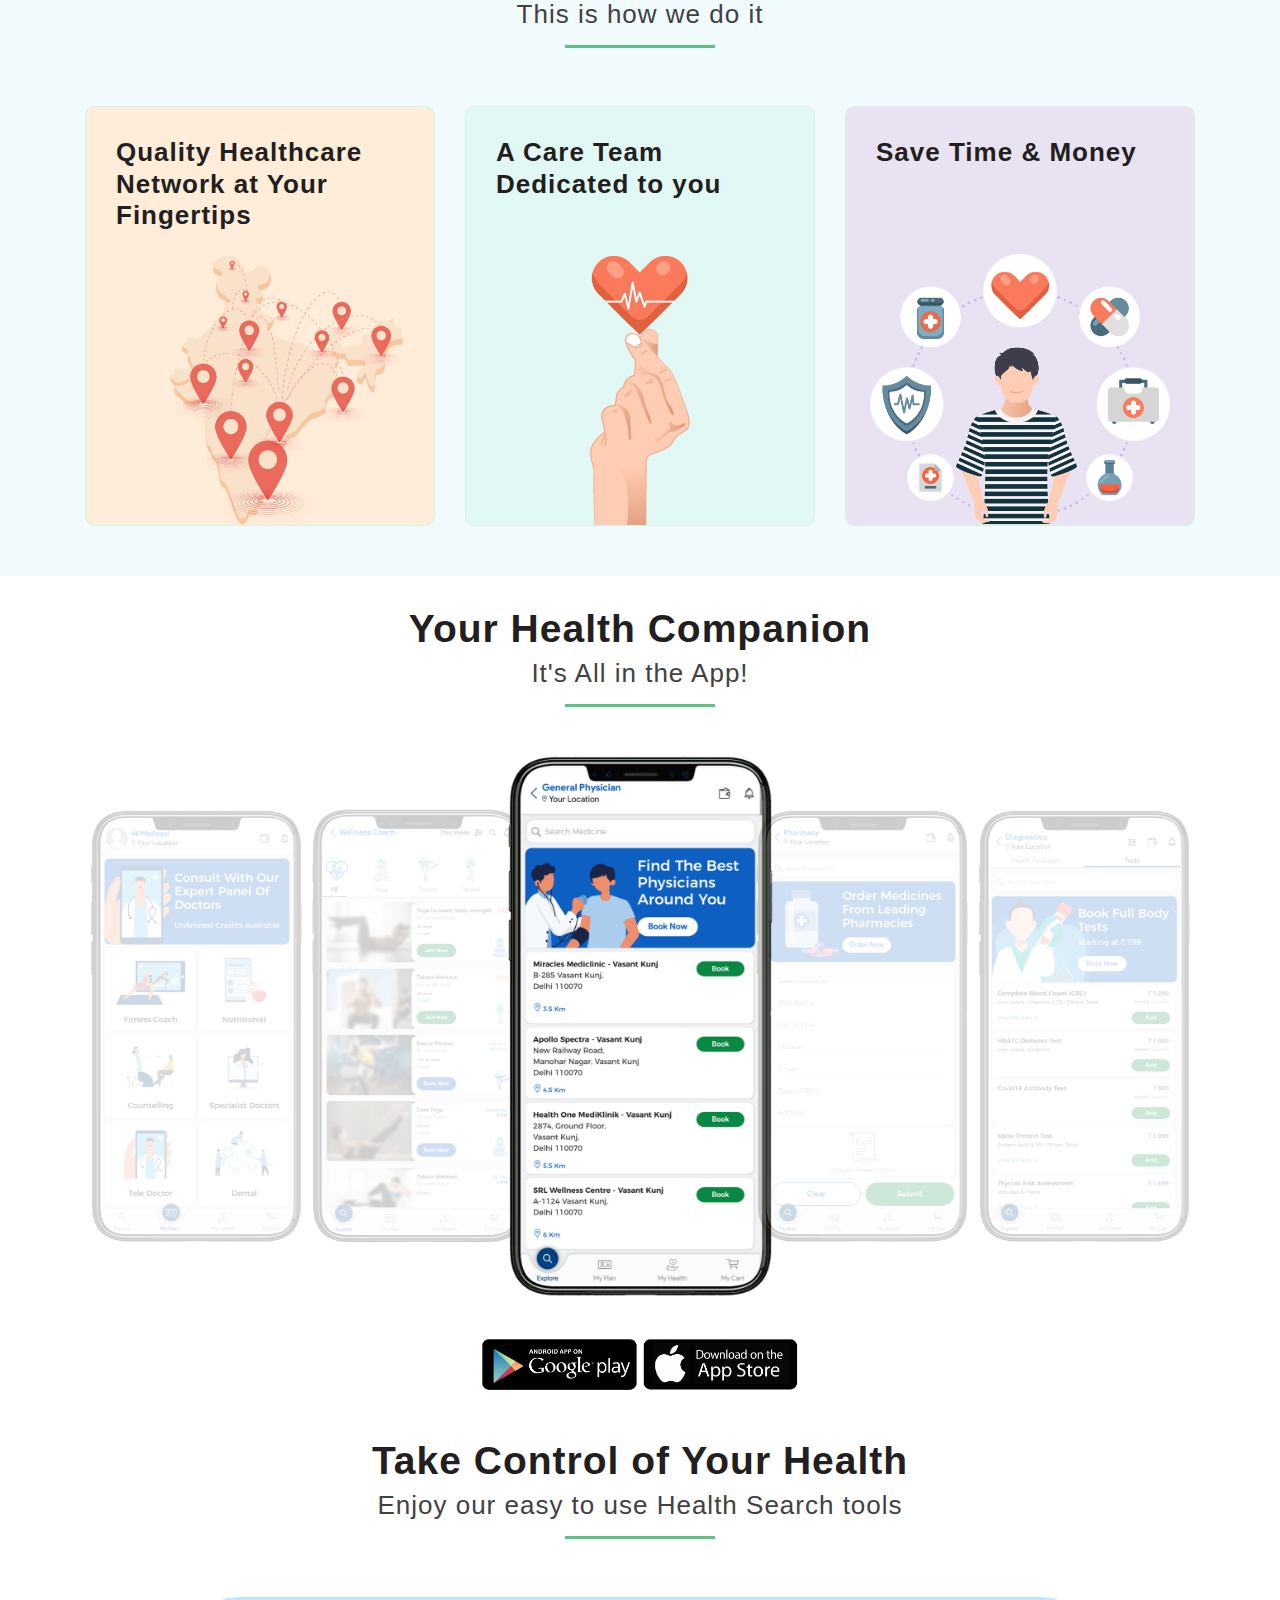
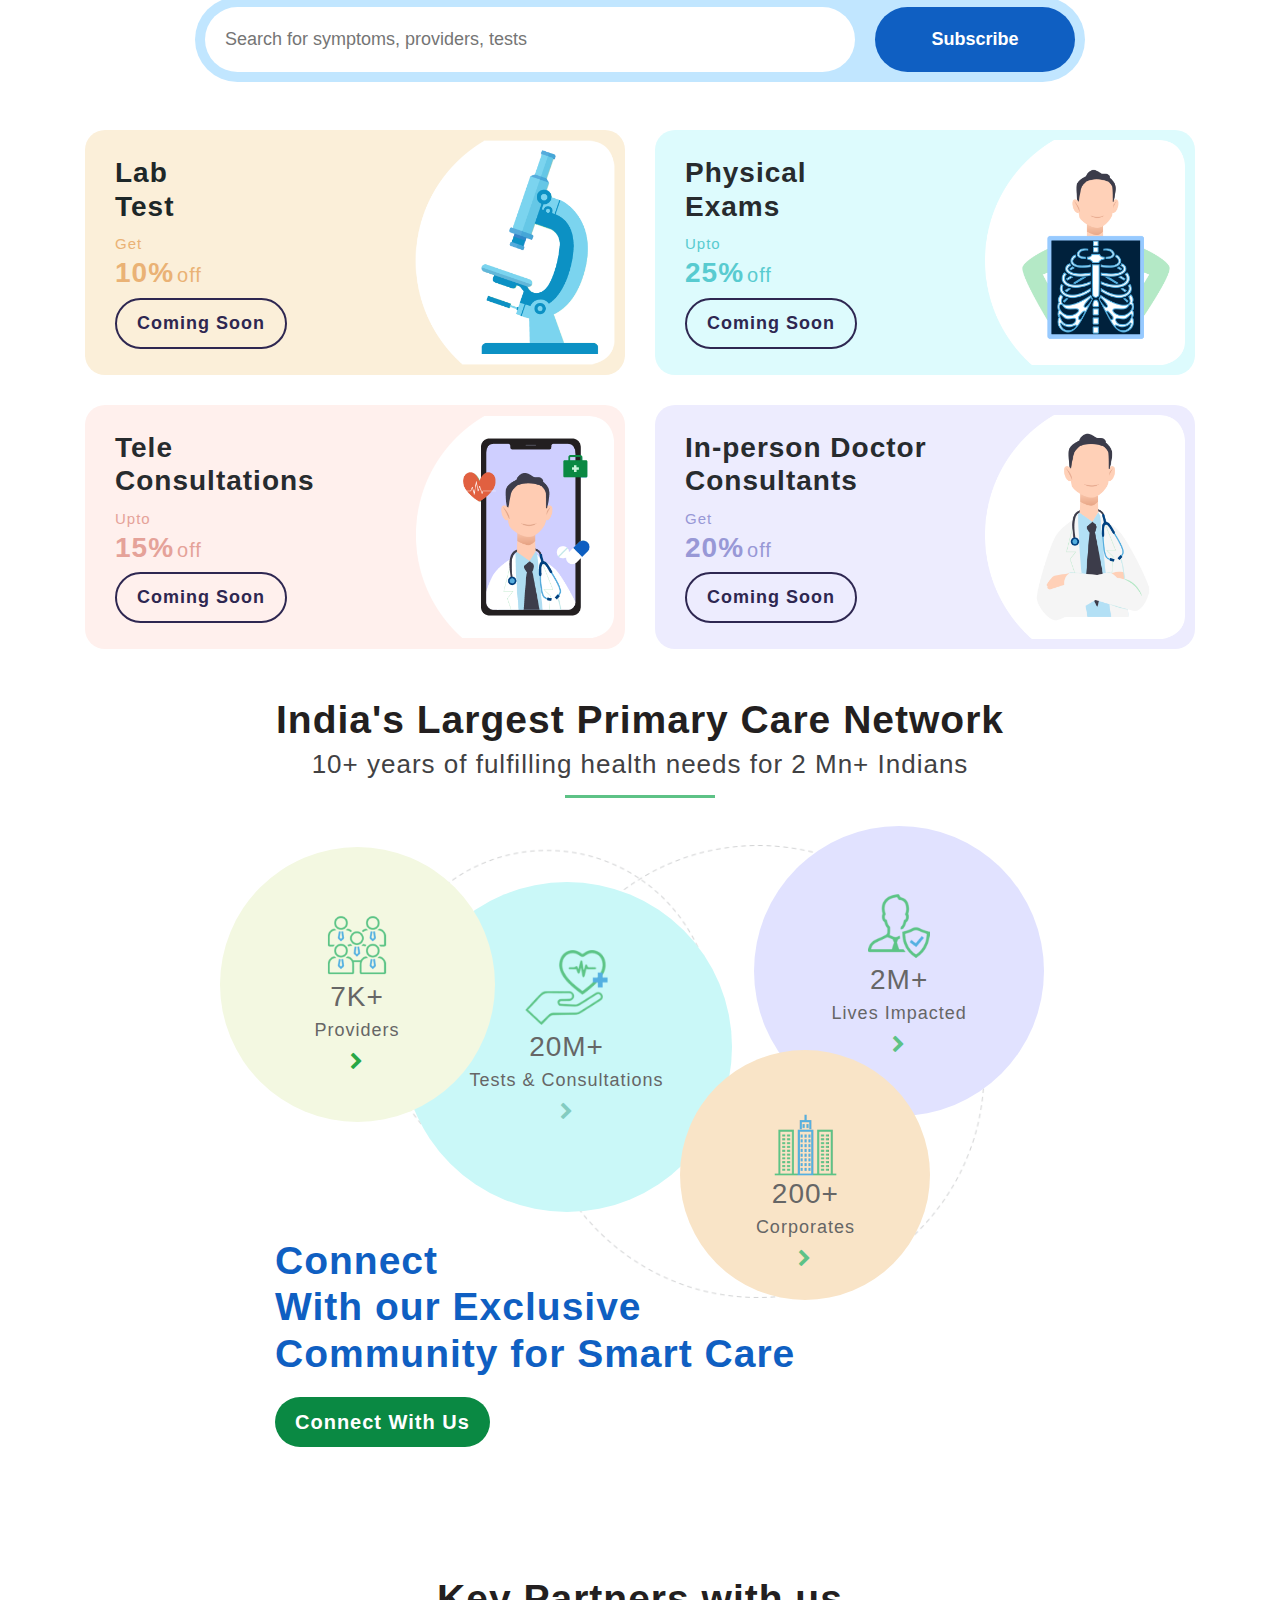
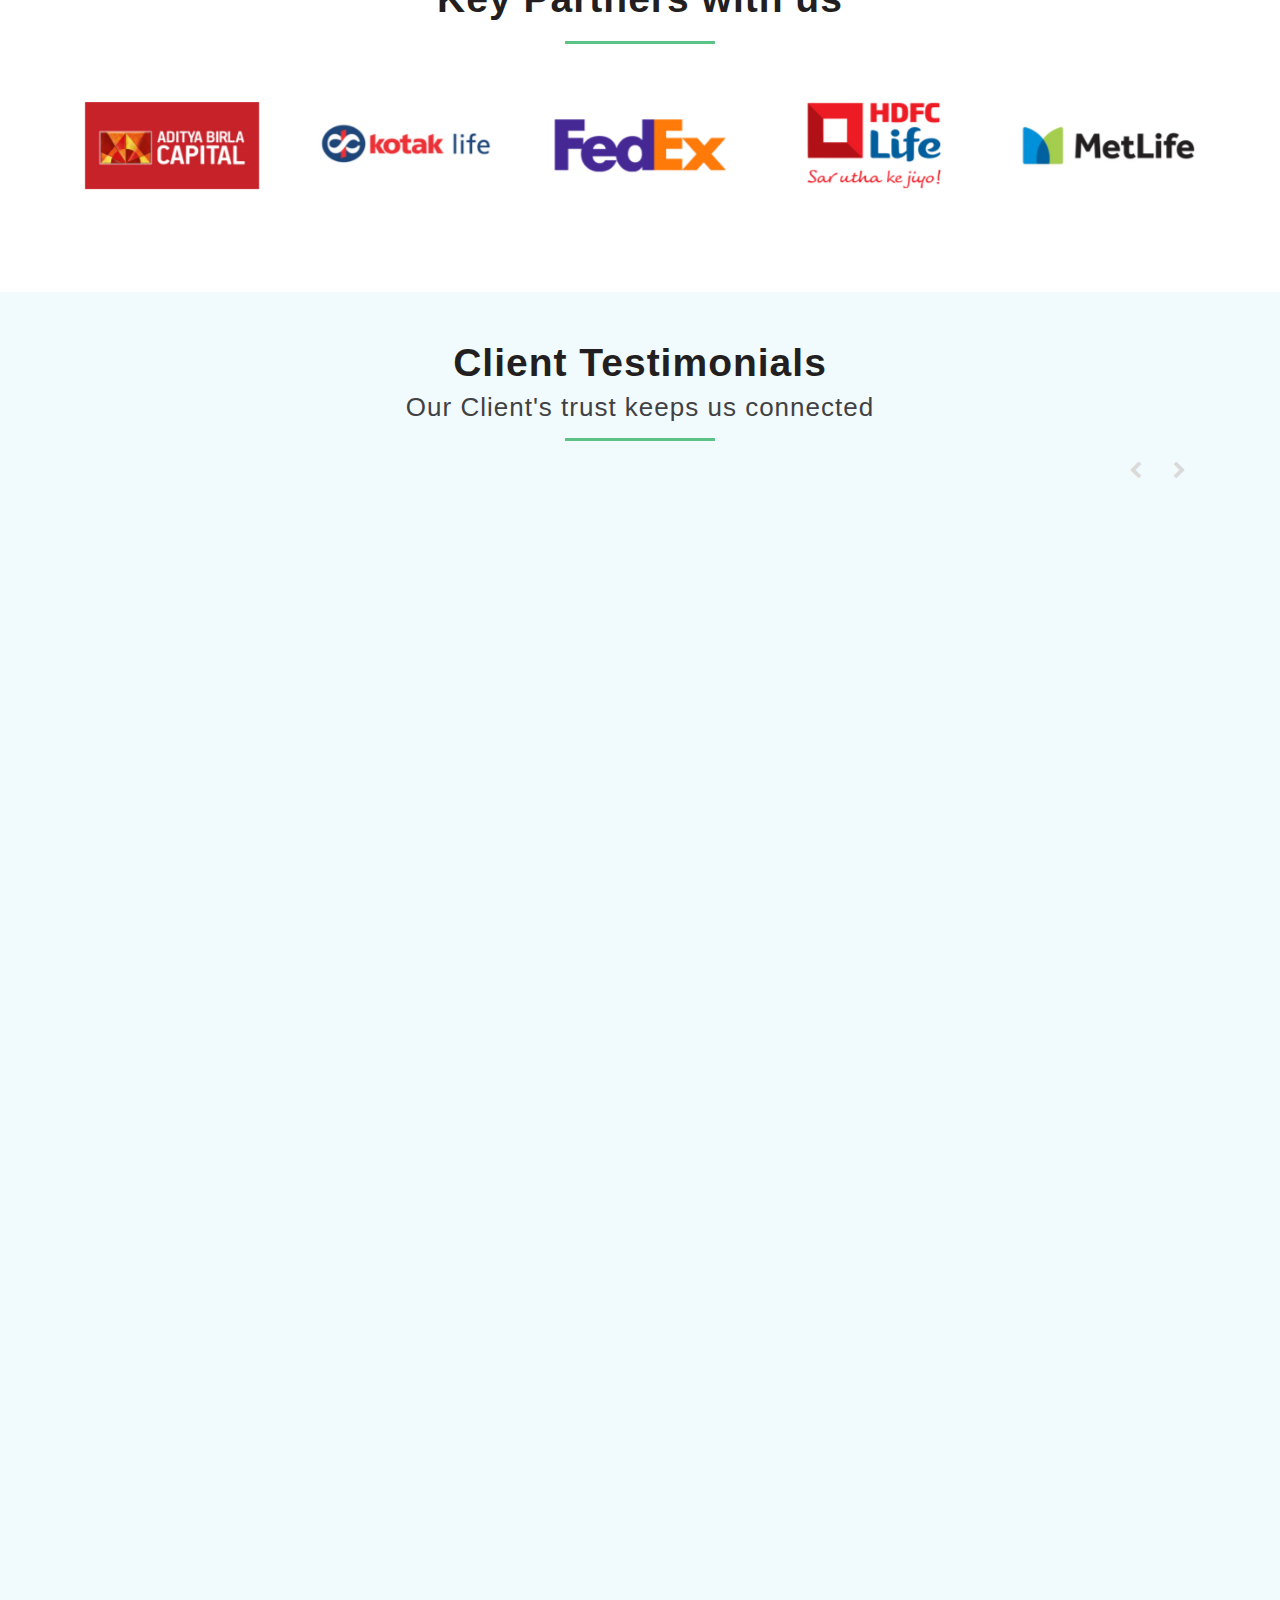
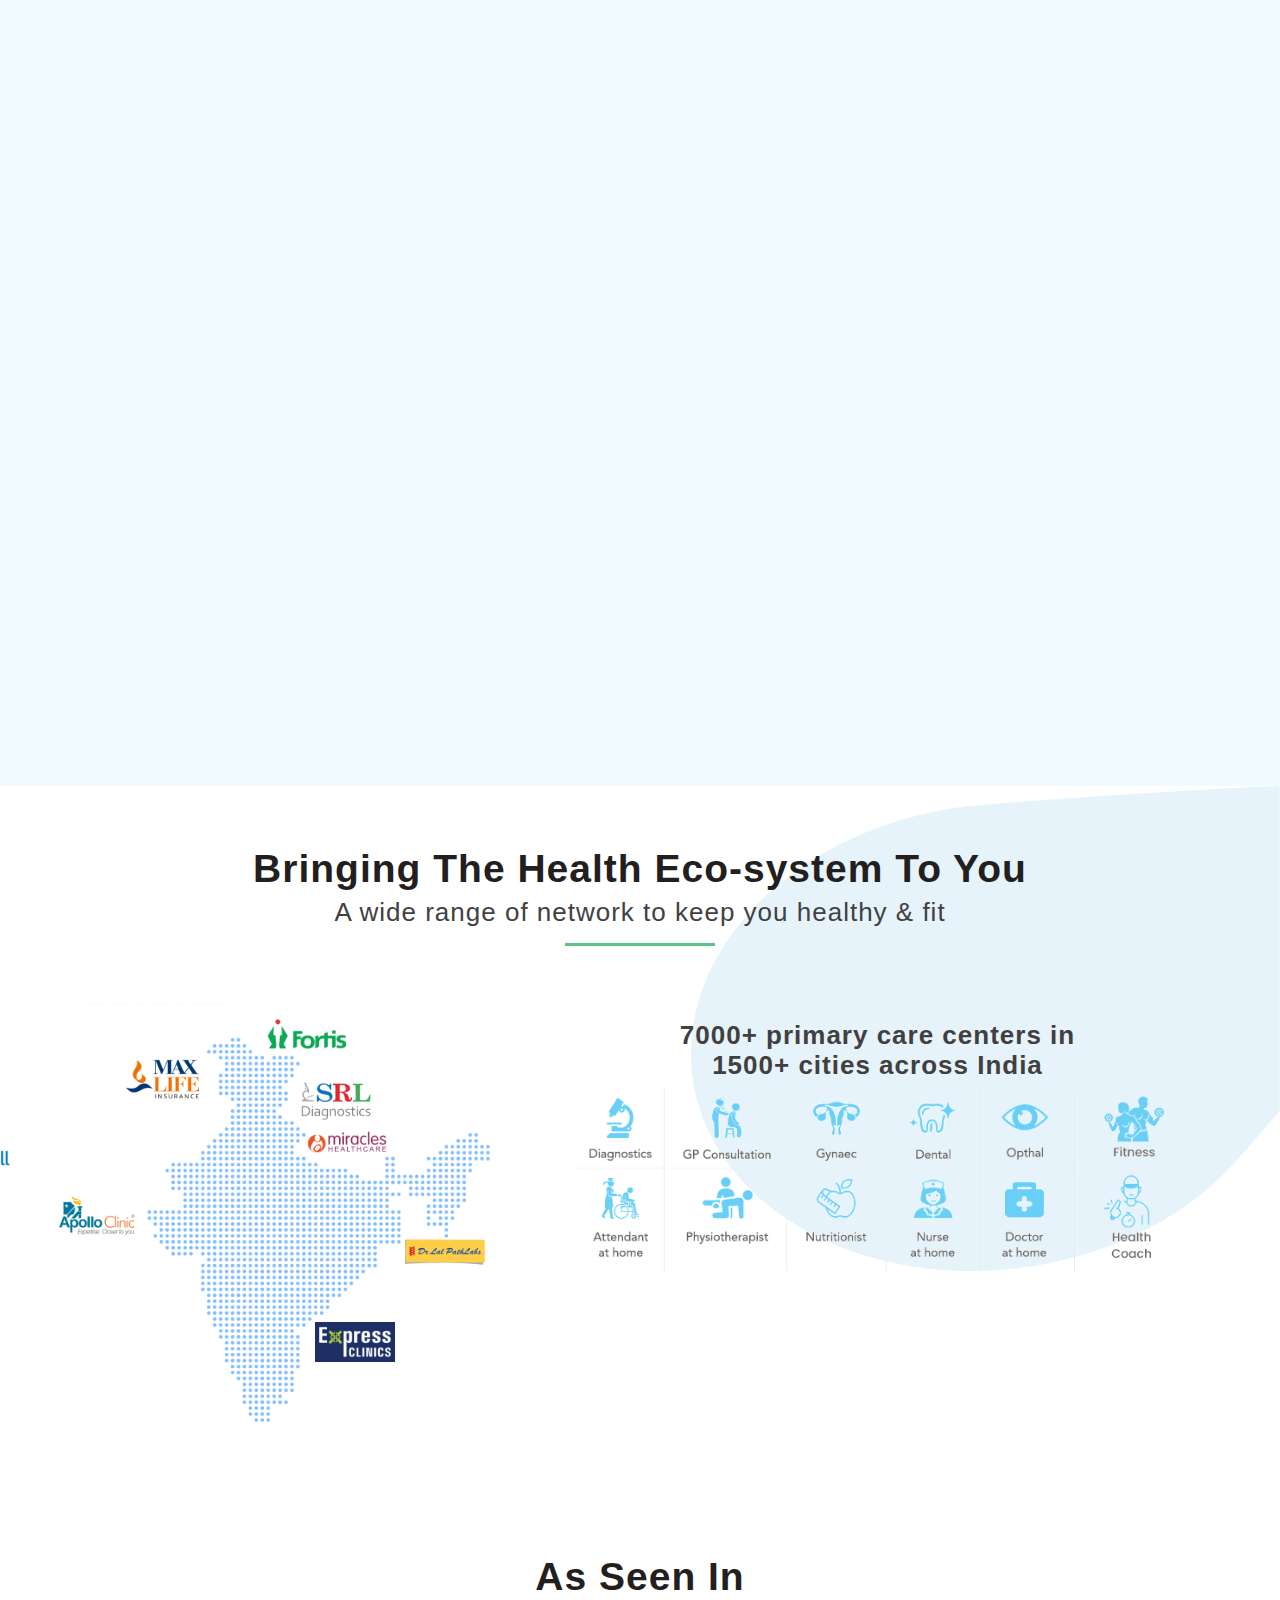
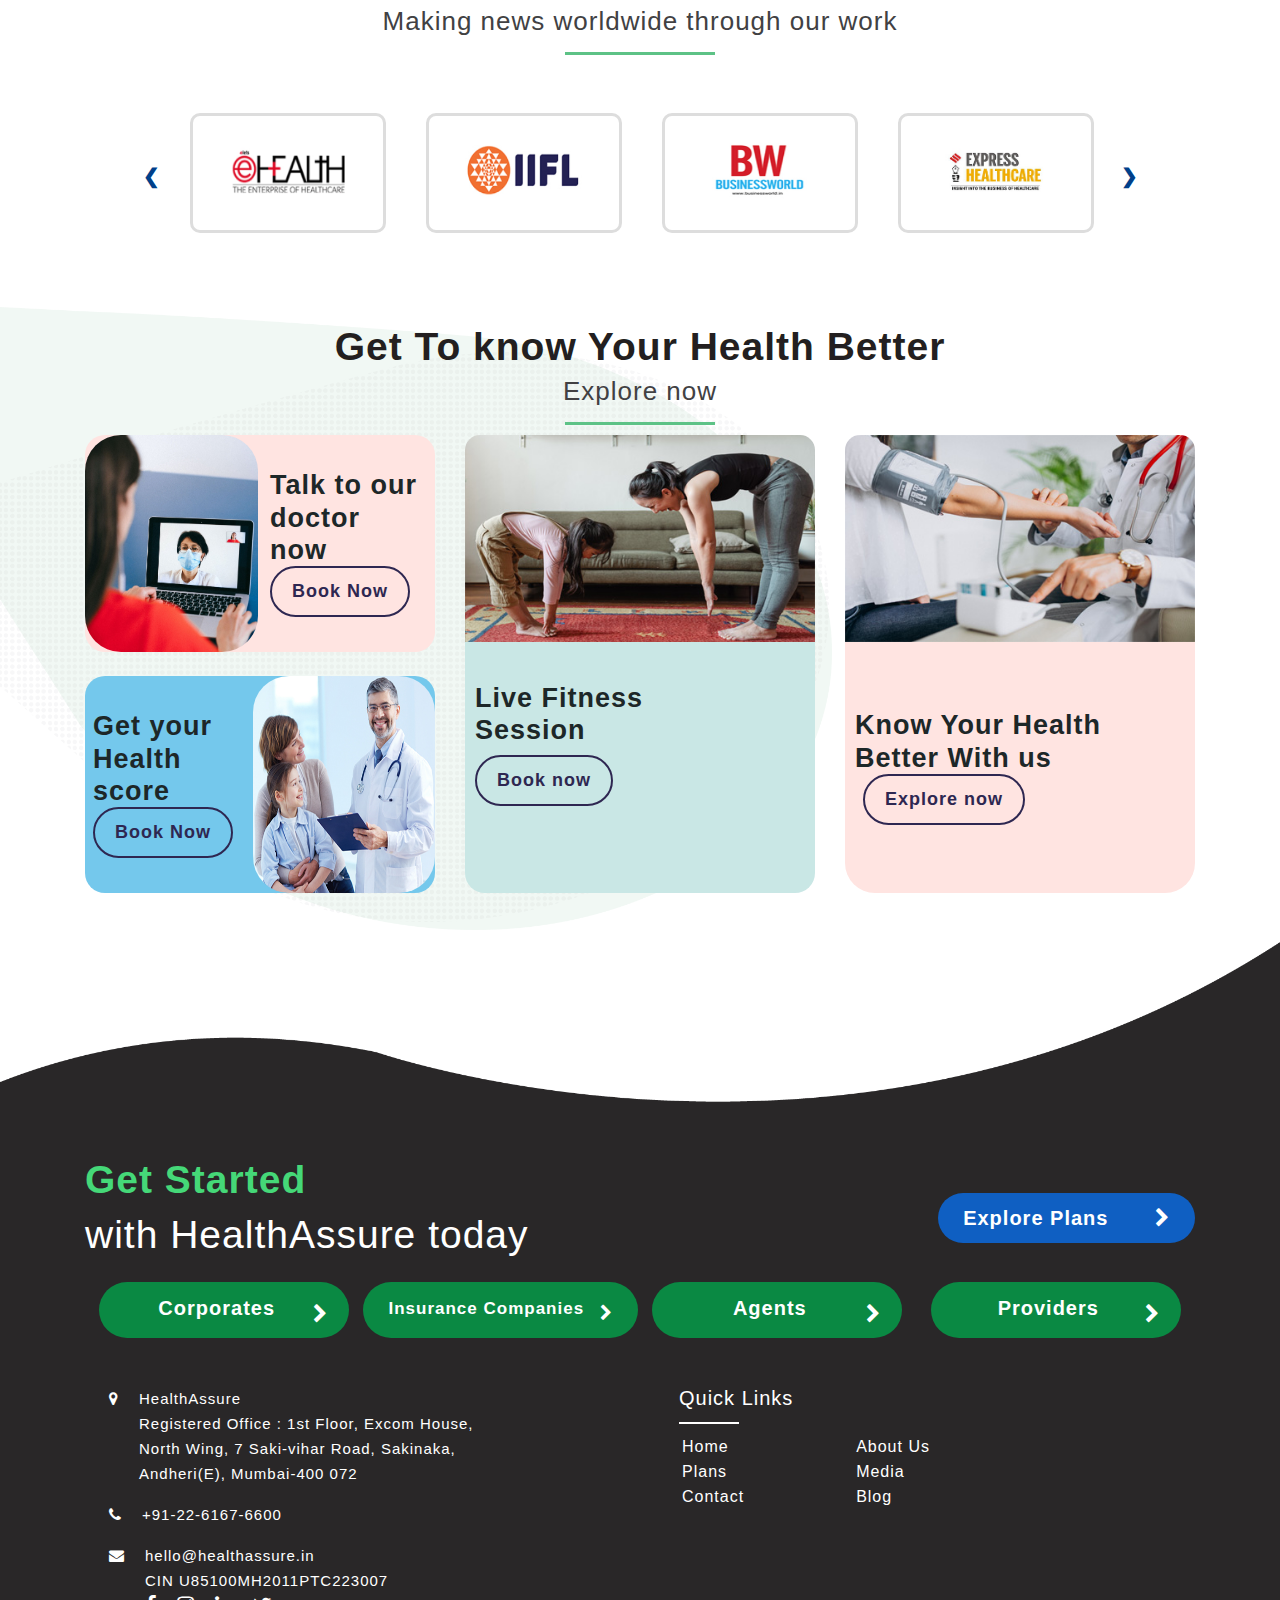
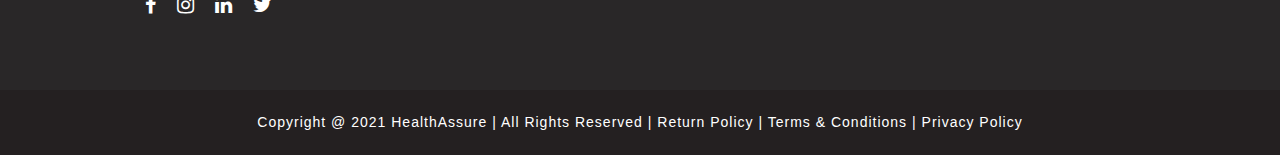
==== commit 1cb152d7: "commit" ====
--- a/index.html
+++ b/index.html
@@ -1,1135 +1,1183 @@
-
-
-<!doctype html>
-<html lang="en">
-  <head>
-    <meta charset="utf-8">
-    <meta name="viewport" content="width=device-width, initial-scale=1, shrink-to-fit=no">
-    <meta name="description" content="">
-    <meta name="author" content="">
-    <meta name="generator" content="">
-    <title> HealthAssure | Building India's First OPD Health Care Plan </title>
-    <!-- Bootstrap core CSS -->
-<link rel="stylesheet" type="text/css" href="css/bootstrap.min.css">
-<link rel="stylesheet" href="https://cdnjs.cloudflare.com/ajax/libs/font-awesome/4.7.0/css/font-awesome.css" integrity="sha512-5A8nwdMOWrSz20fDsjczgUidUBR8liPYU+WymTZP1lmY9G6Oc7HlZv156XqnsgNUzTyMefFTcsFH/tnJE/+xBg==" crossorigin="anonymous" referrerpolicy="no-referrer" />
-
-  <meta name="description" content="Building India's first OPD Health Care Plan" />
-    <meta name ="Keywords" content="chronic disease management,"/>
-    <link rel="canonical" href="https://opd.healthassure.in" />
-    <meta property="og:locale" content="en_US" />
-    <meta property="og:type" content="website" />
-    <meta property="og:title" content="Building India's first OPD Health Care Plan" />
-    <meta property="og:description" content=" Building India's first OPD Health Care Plan" />
-    <meta property="og:url" content="https://www.healthassure.in/" />
-    <meta property="og:site_name" content=" HealthAssure" />
-    <meta property="article:modified_time" content="2021-05-26T18:42:36+00:00" />
-    <meta name="twitter:card" content="summary_large_image" />
-    <meta name="twitter:label1" content="Est. reading time" />
-    <meta name="twitter:data1" content="7 minutes" />
-   
-    <link rel="stylesheet" href="css/slick.css">
-    <link rel="stylesheet" href="css/animate.css">
-    <link rel="stylesheet" href="css/jquery.wordrotator.css">
-    <link rel="stylesheet" type="text/css" href="css/style.css">
-    <link rel="shortcut icon" type="image/x-icon" href="images/favicon.png">
-
-<link href="https://cdnjs.cloudflare.com/ajax/libs/OwlCarousel2/2.3.4/assets/owl.carousel.min.css" rel="stylesheet" />
-<link href="https://cdnjs.cloudflare.com/ajax/libs/OwlCarousel2/2.3.4/assets/owl.theme.default.min.css" rel="stylesheet" />
-<link rel="preconnect" href="https://fonts.googleapis.com">
-<link rel="stylesheet" type="text/css" href="css/jquerysctipttop.css">
- <!-- <link href="http://www.jqueryscript.net/css/jquerysctipttop.css" rel="stylesheet" type="text/css"> -->
-
-</head>
-  <body>
-
-<nav class="navbar navbar-expand-lg navbar-light fixed-top" style="z-index: 99999;">
-    <div class="container mt-2 mb-2">
-        <a class="navbar-brand logo mdcenter" href="index.html"><img src="images/logo.png"></a>
-        <button class="navbar-toggler" type="button" data-toggle="collapse" data-target="#mobile_nav" aria-controls="mobile_nav" aria-expanded="false" aria-label="Toggle navigation">
-         <span class="navbar-toggler-icon"></span> 
-        </button>
-        <div class="collapse navbar-collapse" id="mobile_nav">
-        <ul class="navbar-nav mr-auto mt-2 mt-lg-0 float-md-right">
-        </ul>
-        <ul class="navbar-nav navbar-light ">
-            <li class="nav-item"><a class="nav-link" href="#"> About us</a></li>
-            <li class="nav-item"><a class="nav-link" href="#plan">Explore Plans</a></li>
-             <li class="nav-item"><a class="nav-link" href="#client">Our Customers</a></li>
-            <li class="nav-item dmenu dropdown loginp">
-                <a class="nav-link dropdown-toggle btn1" href="#" id="navbarDropdown" role="button" data-toggle="dropdown" aria-haspopup="true" aria-expanded="false">
-                Login
-                </a>
-                <div class="dropdown-menu sm-menu" aria-labelledby="navbarDropdown">
-                    <a class="dropdown-item" href=" https://www.healthassure.in/Register/MpowerLogin?mpower=mpower" target="_blank"> Insurer Login </a>
-                    <a class="dropdown-item" href="https://www.healthassure.in/Register/MpowerLogin?mpower=mpower" target="_blank"> Corporate Login </a>
-                    <a class="dropdown-item" href="https://live.healthassure.in/Products" target="_blank" > HealthAssure Login </a>
-                </div>
-            </li>
-           </ul>
-        </div>
-    </div>
-</nav>
-<section class="bg-white">
-<div class="container rotar pb-1 mob mt-6 pt-5 pb-3 ">
-        <div class="row ">
-            <div class="col-md-6 col-lg-6">
-              <h1 class="static-banner-headline mb-0 pt-2">Hi, we're HealthAssure.</h1>
-                 <h1 class="pt-5 pb-3"> We manage your Everyday  Health needs  </h1>
-                <p class="rotation-animations pt-1 pb-3">
-                <span id="box6words" >  </span>  </p>
-         <div class="two-btn-wrapper d-flex mdcenter pt-2">
-                <a href="/opd" class="btn-class border-blue">Try our Plans  </a>
-                    <a href="#" class="btn-class border-green mrmns" data-toggle="modal" data-target="#exampleModal">Talk to Advisor </a>
-                 </div>
-                <p class="pt-2 pl-3"><a href="#services"> See all our services <i class="fa fa-chevron-right" aria-hidden="true"></i> </a> </p>
-              </div>
-            <div class="col-md-6 col-lg-6 pt-5  mdcenter">
-                <div id="box4words" > </div>
-            </div>
-        </div>
-    </div>
-</section>
-
-
-<section class="bg-white desk">
- <div class="container rotar mt-6 pb-3 pt-3">
-        <div class="row ">
-            <div class="col-md-6 col-lg-6">
-                 <h1 class="static-banner-headline mb-0 mainhead pt-6 ">Hi, we're HealthAssure.</h1>
-                 <h2 class="pt-3 pb-1"> We manage your Everyday Health needs  </h2>
-                 <p class="rotation-animations pt-2 ">
-                    <span id="box2words" > </span> </p>
-             </div>
-            <div class="col-md-6 col-lg-6 pb-1  mdcenter">
-                <div id="box1words" > </div>
-           <div class="two-btn-wrapper d-flex mdcenter mt-4">
-                    <a href="/opd" class="btn-class border-blue">Try our Plans </a>
-                    <a href="#" class="btn-class border-green" data-toggle="modal" data-target="#exampleModal">Request Callback</a>
-                </div>
-        <p class="pt-2 pl-3"><a href="#services"> see all our services <i class="fa fa-chevron-right"></i> </a></p>
-              </div>
-         </div>
-    </div>
-</section>
-
-
-
-<section class="bggrey" id="plan">
- <div class="container mob1 ">
-   <div class="row">
-        <div class="col-md-6 col-lg-7 col-xl-6 ">
-         <div class="sldr1 pt-8"  id="sldr1" >
-          <ul class="mr-4">
-            <li> <img src="images/card-1.png" class="img-fluid optcard" alt="" />
-            </li>
-            <li> <img src="images/card-2.png" class="img-fluid optcard" alt="" />
-            </li>
-            <li> <img src="images/card-3.png" class="img-fluid optcard" alt="" />
-            </li>
-    <i class="fa fa-chevron-left left" aria-hidden="true"></i>
-      <i class="fa fa-chevron-right right" aria-hidden="true"></i>
-         </ul>
-    </div>
-</div>
-
- <div class="col-md-6 col-lg-5 col-xl-6">
-                  <h2 class=" pt-5 head">A Health Cover that you'll actually use </h2>
-     <p class="  pt-3 ">Affordable plans, tailored around your day-to-day health needs, and also cover your hospitalisation expenses, if you need it. </b> </p>
-              <div class="row">
-            <div class="col-md-12">  <p><b> What's More: </b> </p> </div>
-
-<p class="pl-3" style="margin-top: -15px;"><i class="fa  fa-check-circle text-success " aria-hidden="true"></i><span class="pr-3"> 100% Cashless </span><i class="fa  fa-check-circle text-success " aria-hidden="true"></i><span class="pr-3"> Use from Day 1 </span><i class="fa  fa-check-circle text-success " aria-hidden="true"></i><span class="pr-3"> Dedicated Care Team </span></p>
-
-</div> 
-<p><b> Take control of your Health Today, starting at just Rs. 999/yr.</b></p>
-                        <div class="d-flex  mdcenter pb-3">
-                           <a href="/opd" class="btn-class border-blue  mt-3"> Sign Me Up! </a>
-     </div>
-        </div>
-         </div>
-  </div>
-
-
-  <div class="container desk1 ">
-  <div class="row ">
-        <div class="col-md-12 ">
-            <h2 class=" pt-1 head">A Health Cover that you'll actually use </h2>      
-   <p class=" pb-2 pt-3 "> We offer affordable plans, tailored around your day-to-day health needs, and also cover your hospitalisation expenses, if you need it.  </p>
-<p><b> What's More: </b> </p>
- <div class="row">
-            <div class="col-md-4">
-                <p><i class="fa pr-2  fa-check-circle text-success " aria-hidden="true"></i> 100% Cashless</p>
-             </div>
-      <div class="col-md-4">
-<p><i class="fa  fa-check-circle  text-success " aria-hidden="true"></i> Use from Day 1</p> 
-</div>
- <div class="col-md-4">
-<p><i class="fa  fa-check-circle text-success " aria-hidden="true"></i> Dedicated Care Team </p>   
-     </div>
-</div> 
-
-<div class="row ">
-        <div class="col-lg-12">
-          <div id="card-slider" class="owl-carousel mx-auto">
-
-            <!--TESTIMONIAL 1 -->
-           <div class="item">
-             <img src="images/card-1.png" class="img-fluid" alt=" Fit Assure" >
-               </div>
-         <div class="item">
-             <img src="images/card-2.png" class="img-fluid" alt="Optima Assure">
-               </div>
-            <div class="item">
-             <img src="images/card-3.png" class="img-fluid" alt="Total Assure"  >
-              </div>
-        </div>
-        </div>
-      </div>
-<p > Take control of your Health Today, starting at just Rs. 999/yr. </p>
-                        <div class="d-flex  mdcenter pb-3">
-                        <a href="/opd" class="btn-class border-blue  "> Sign Me Up! </a>
-                     </div>
-                </div>
-  
-         </div>
-  </div>
-</section>
-
-
-<section class="we-take-care mt-5">
-    <div class="container">
-         <div class="row">
-        <div class="col-md-6 pt-3">
-             <h2 class="head" > You Are One of A Kind,  Your Care Should Be Too </h2>
-              <div class="linel" ></div>
-                <p class="pt-2 "><b> INTRODUCING 'ASSURE ONE'</b> - A personalised care team that understands your health and works with you and your family to achieve your health goals. </p>
-                <p>Each of our plans come with <b>'Assure One'</b> for instant access to virtual 24x7 doctors, health  and fitness coaches and care-coordinators to help you get the most out of your Plans. </p>
-
-
-                  <div class="d-flex  mdcenter pb-3">
-                        <a href="/opd" class="btn-class border-blue  "> Get Assure One </a>
-                     </div>
-                   </div>
-           <div class="col-md-6 h-100 pb-2  wher">
-                <img src="images/whereur.png" class="img-fluid whereu ">
-            </div>
-         </div>
-    </div>
-</section>
-
-<section class="bggrey">
-<div class="container mob1  mt-5">
-        <div class="row mainhead" >
-            <div class="col-md-12  mb-5">
-             <h2 class="head text-center" > Access To Quality Healthcare Should Be Simple </h2>
-                <p class="subhead text-center" > This is how we do it </p>
-                <div class="line"></div>
-            </div>
-        </div>
-
-        <div class="row ">
-<div class="col-md-6 col-sm-12 col-xs-12 col-lg-4">
-                <a href="#network" class="fingr-wrapper fingr-inner-1" >
-                    <h2 class="black ">Quality Healthcare Network at Your Fingertips </h2>
-                    <p class="fingr-content black ">Access top-rated primary care centers and hospitals, near you. Its all on the app </p>
-                    </a>
-                </div>
-         <div class="col-md-6 col-sm-12 col-xs-12 col-lg-4">
-                <a href="#fingertips" class="fingr-wrapper fingr-inner-2" >
-                    <h2 class="black">A Care Team Dedicated to you </h2>
-                    <p class="fingr-content black ">Care Team to co-ordinate your care and help you be on top of your health goals </p>
-                     
-                </a>
-            </div>
-          <div class="col-md-6 col-sm-12 col-xs-12 col-lg-4">
-                <a href="#" class="fingr-wrapper fingr-inner-3">
-                    <h2 class="black"> Save Time & Money</h2>
-                    <p class="fingr-content black ">Affordable Plans that look after your everyday health, starting @ just Rs. 999/pa </p>
-                    </a>
-            </div>
-       </div>
-   </div>
-</section>
-
-
-<section class="bggrey">
-        <div class="container desk1 mt-5">
-
-          <div class="row mainhead" >
-            <div class="col-md-12  mb-5">
-       <h2 class="head text-center" > Access To Quality Healthcare Should Be Simple </h2>
-                <p class="subhead text-center" >This is how we do it </p>
-                <div class="line"></div>
-            </div>
-            </div>
-  <div class="row">
-                <div class="col-md-12">
-                    <div id="news-slider2" class="owl-carousel">
-                        <div class="post-slide2">
-                          <a href="#fingertips" class="fingr-wrapper fingr-inner-1" >
-                    <h2 class="black">Quality Healthcare Network at Your Fingertips </h2>
-                    </a> 
-                 <p class="fingr-content black">Access top-rated primary care centers and hospitals, near you. Its all on the app. </p> 
-               </div>
-           <div class="post-slide2">
-                         <a href="#network" class="fingr-wrapper fingr-inner-2" >
-                    <h2 class="black"> A Care Team Dedicated to you.</h2>
-                     </a>
-                     <p class="fingr-content black "> Care Team to co-ordinate your care and help you be on top of your health goals </p>
-                  </div>
-                    <div class="post-slide2">
-                           <a href="#" class="fingr-wrapper fingr-inner-3">
-                    <h2 class="black"> Affordable Plans. Save Time & Money </h2>
-                   </a>
-                     <p class="fingr-content black ">Affordable Insurance Plans that look after your everyday health, starting at just Rs. 999/pa </p>
-                  
-                      </div>
-                    </div>
-                </div>
-            </div>
-        </div>
-    </section>
-   
-<!-- start your health companion section -->
-
-<section class="testimonials mainhead" style="padding-top: 30px!important;" id="fingertips" >
-    <div class="container text-center">
-         <h2 class="head">Your Health Companion </h2>
-            <p class="subhead"> It's All in the App! </p>
-            <div class="line mb-5"> </div>
-
-      <div class="row ">
-        <div class="col-lg-12">
-          <div id="customers-testimonials" class="owl-carousel mx-auto">
-
-            <!--TESTIMONIAL 1 -->
-            
-      <div class="item">
-             <img src="images/general-physician.png" class="img-fluid" alt=" General Physician" >
-               </div>
-         <div class="item">
-             <img src="images/pharmacy1.png" class="img-fluid" alt=" Pharmacy">
-               </div>
-            <div class="item">
-             <img src="images/diagnostic.png" class="img-fluid" alt=" Diagnostics"  >
-              </div>
-          <div class="item">
-             <img src="images/tele-consultation.png" class="img-fluid" alt="Tele Consultation" >
-            </div>
-           <div class="item">
-             <img src="images/wellness-mob.png" class="img-fluid" alt="Wellness " >
-            </div>
-           </div>
-        </div>
-      </div>
- <div class="row">
-    <div class="col-md-12 text-center ">
-       <a href="https://play.google.com/store/apps/details?id=com.healthassure" target="_blank"><img src="images/play-store.jpg" class="img-fluid w-14" alt=" Play store"> </a> 
-        <a href="https://apps.apple.com/in/app/healthpass-doctors-health/id1397803100" target="_blank"> <img src="images/app-store.jpg" class="img-fluid w-14" alt="App Store"> </a>
-      </div>
-    </div>
- </div>
- </section>
-
- <!-- End your health companion section -->
-
-    <div class="container mainhead pt-5 " id="services">
-                <div class="row">
-                    <div class="col-12 text-center">
-                        <h2 class="head">Take Control of Your Health</h2>
-                        <p class="subhead">Enjoy our easy to use Health Search tools</p>
-                        <div class="line"></div>
-                    </div>
-
-   <div class="col-12 text-center input-start-search d-flex justify-content-center pt-5 mob1">
-                        <div class="d-flex search-box">
-                            <div class="">
-                                <input type="search" name="input_search_query" id="input_search_query"
-                                    placeholder="Search for symptoms, providers, tests">
-                                <button type="submit" class="input-search-btn"><!-- <i class="fa fa-search"></i> --></button>
-                            </div>
-                            <div class="">
-                                <input type="submit" value="Subscribe" class="input-submit-btn">
-                            </div>
-                        </div>
-                    </div>
-
-        <div class="col-12 text-center input-start-search d-flex justify-content-center pt-3 desk1">
-                        <div class="d-flex search-box">
-                            <div >
-                                <input type="search" name="input_search_query" id="input_search_query"
-                                    placeholder="Search for symptoms, providers, tests" required>
-                                <button type="submit" class="input-search-btn"><i class="fa fa-search"></i></button>
-                            </div>
-                            <div >
-                                <!-- <input type="submit" value="Submit" class="input-submit-btn"> -->
-                                <button class="btn btn-primary input-submit-btn" ><i class="fa fa-paper-plane" aria-hidden="true"></i> </button>
-                            </div>
-                        </div>
-                    </div>
-              </div>
-
-
-
-
-
-
-<div class="row flex-cr-gap desk1 pt-3">
-                <div class="col-md-12">
-                    <div id="serviceslider1" class="owl-carousel">
-                        <div class="post-slide2">
-                       <div class="d-flex card-wrapper justify-space-between align-items-center card-1">
-                                    <div class="card-info ">
-                                        <h4 class="darkb1" >Lab<br> Test </h4>
-                                        <p class="mb-0 disc1">Get</p>
-                                        <h3 class="disc1">10%<span style="font-size: 20px; margin-left: 3px;">off</span></h3>
-                                        <a href="#" class="border-btn"> Coming Soon </a>
-                                    </div>
-                                    <div class="card-img " style="width: 40%;"><img
-                                            src="images/diagnostic-services.png" alt=" Diagnostics Services" class="img-fluid align-self-end"></div>
-                                </div>
-                              </div>
-            <div class="post-slide2">
-            <div class="d-flex card-wrapper justify-space-between align-items-center card-2">
-                                    <div class="card-info ">
-                                        <h4 > Scans & <br> X-ray </h4>
-                                        <p class="mb-0 disc2">Upto</p>
-                                        <h3 class="disc2">25%<span style="font-size: 20px; margin-left: 3px;">off</span></h3>
-                                        <a href="#" class="border-btn"> Coming Soon </a>
-                                    </div>
-                                    <div class="card-img" style="width: 40%;"><img src="images/Physical-Exam.png"
-                                            alt=" Physicial Exam" class="img-fluid"></div>
-                                </div>
-                                 </div>
-                        
-                        <div class="post-slide2">
-                    <div class="d-flex card-wrapper justify-space-between align-items-center card-3">
-                                    <div class="card-info ">
-                                        <h4 >Tele<br>Consultations</h4>
-                                        <p class="mb-0 disc3">Upto</p>
-                                        <h3 class="disc3">15%<span style="font-size: 20px; margin-left: 3px;">off</span></h3>
-                                        <a href="#" class="border-btn"> Coming Soon </a>
-                                    </div>
-                                    <div class="card-img" style="width: 40%;"><img
-                                            src="images/tele-consultations.png" alt=" Tele Consultation" class="img-fluid"></div>
-                                </div>
-                                  </div>
-
-               <div class="post-slide2">
-                     <div class="d-flex card-wrapper justify-space-between align-items-center card-4">
-                                    <div class="card-info ">
-                                        <h4 >In-person Doctor<br>Consultants</h4>
-                                        <p class="mb-0 disc4">Get</p>
-                                        <h3 class="disc4">20%<span style="font-size: 20px; margin-left: 3px;">off</span></h3>
-                                        <a href="#" class="border-btn"> Coming Soon </a>
-                                    </div>
-                                    <div class="card-img" style="width: 40%;"><img
-                                            src="images/In-person-Consultation.png" alt=" In Person Consultation" class="img-fluid">
-                                    </div>
-                                </div>
-                           </div>
-                    </div>
-                </div>
-            </div>
-
-
-
-     <div class="row mt-5 mob1">
-                    <div class="container">
-                        <div class="row flex-cr-gap">
-                            <div class="col-12 col-md-6 text-primary">
-                                <div class="d-flex card-wrapper justify-space-between align-items-center card-1">
-                                    <div class="card-info ">
-                                        <h4 class="darkb1" > Lab<br> Test </h4>
-                                        <p class="mb-0 disc1">Get</p>
-                                        <h3 class="disc1">10%<span style="font-size: 20px; margin-left: 3px;">off</span></h3>
-                                        <a href="#" class="border-btn"> Coming Soon</a>
-                                    </div>
-                                    <div class="card-img " style="width: 40%;"><img
-                                            src="images/diagnostic-services.png" alt=" Diagnostic Services" class="img-fluid align-self-end"></div>
-                                </div>
-                            </div>
-                            <div class="col-12 col-md-6 darkb">
-                                <div class="d-flex card-wrapper justify-space-between align-items-center card-2">
-                                    <div class="card-info ">
-                                        <h4 >Physical<br>Exams</h4>
-                                        <p class="mb-0 disc2">Upto</p>
-                                        <h3 class="disc2">25%<span style="font-size: 20px; margin-left: 3px;">off</span></h3>
-                                        <a href="#" class="border-btn">Coming Soon</a>
-                                    </div>
-                                    <div class="card-img" style="width: 40%;"><img src="images/Physical-Exam.png"
-                                            alt=" Physical Exam" class="img-fluid"></div>
-                                </div>
-                            </div>
-                            <div class="col-12 col-md-6  darkb mh-100">
-                                <div class="d-flex card-wrapper justify-space-between align-items-center card-3">
-                                    <div class="card-info ">
-                                        <h4 >Tele<br>Consultations</h4>
-                                        <p class="mb-0 disc3">Upto</p>
-                                        <h3 class="disc3">15%<span style="font-size: 20px; margin-left: 3px;">off</span></h3>
-                                        <a href="#" class="border-btn">Coming Soon</a>
-                                    </div>
-                    <div class="card-img" style="width: 40%;"><img src="images/tele-consultations.png" alt=" Tele Consultation" class="img-fluid"></div>
-                                </div>
-                            </div>
-                            <div class="col-12 col-md-6 darkb">
-                                <div class="d-flex card-wrapper justify-space-between align-items-center card-4">
-                                    <div class="card-info ">
-                                        <h4 >In-person Doctor<br>Consultants</h4>
-                                        <p class="mb-0 disc4">Get</p>
-                                        <h3 class="disc4">20%<span style="font-size: 20px; margin-left: 3px;">off</span></h3>
-                                        <a href="#" class="border-btn">Coming Soon </a>
-                                    </div>
-                                    <div class="card-img" style="width: 40%;"><img
-                                            src="images/In-person-Consultation.png" alt=" In Person Consultation" class="img-fluid">
-                                    </div>
-                                </div>
-                            </div>
-                        </div>
-                    </div>
-                </div>
-            </div>
-
-
-
-   <div class="container  pt-5 pb-6">
-        <div class="row pb-3">
-            <div class="col-md-12 col-ms-12 text-center ">
-                  <h2 class="head">India's Largest Primary Care Network</h2>
-                <p class="subhead">10+ years of fulfilling  health needs for  2 Mn+ Indians</p>
-                <div class="line"></div>
-           </div>
-        </div>
-
-        <div class="row pt-3 dottedbg ">
-            <div class="col-md-10 offset-md-2 col-sm-12 ">
-                <div class="row  pt-5">
-                  <div class="col-md-3 pt-5  col-sm-3">
-                <div class="circle2 ">
-                <img src="images/insurance-companies.png" alt=" Insurance Companies" class="img-fluid w-25 circletspace ">
-                    <h3>20M+ </h3>
-                    <p> Tests & Consultations </p>
-               <p><a href="provider.html" target="_blank"> <i class="fa fa-chevron-right text-circle2" aria-hidden="true"></i></a></p>
-               </div>
-            </div>
-         
-          <div class="col-md-3 col-sm-3">
-                <div class="circle1 ">
-                    <img src="images/providers.png" class="img-fluid w-25 circletspace" alt="Providers" >
-                    <h3>7K+ </h3>
-                    <p> Providers</p>
-               <p> <a href="provider.html" target="_blank"><i class="fa fa-chevron-right text-success" aria-hidden="true"></i> </a></p>
-               </div>
-            </div>
-          
-           <div class="col-md-3 col-sm-3">
-                <div class="circle4">
-                    <img src="images/Corporates1.png" class="img-fluid w-25 circletspace" alt="Corporate Icon">
-                    <h3>2M+ </h3>
-                    <p> Lives Impacted </p>
-               <p><a href="corporate-wellness.html" target="_blank"> <i class="fa fa-chevron-right" aria-hidden="true"></i></a></p>
-               </div>
-            </div>
-
-             <div class="col-md-3  col-sm-3">
-                <div class="circle3">
-                <img src="images/agents.png" class="img-fluid w-25 circletspace" alt="Agents">
-                    <h3>200+ </h3>
-                    <p> Corporates </p>
-               <p><a href="corporate-wellness.html" target="_blank"> <i class="fa fa-chevron-right" aria-hidden="true"></i></a></p>
-               </div>
-            </div>
-            <div class="col-md-8">
-                <h2 class="head darkb2 pcnt pb-4 pt-3">Connect <br> With our Exclusive<br> Community for Smart Care </h2>
-                <a href="#" class="btn-class border-green connect mt-5" data-toggle="modal" data-target="#exampleModal">Connect With Us</a>
-                 </div>
-          </div>
-         </div>
-       </div>
-        
-    </div>
-
-
-<div class="container">
-     <div class="row mainhead ">
-            <div class="col-12 text-center">
-                <h2 class="head"> Key Partners with us</h2>
-                <div class="line"></div>
-            </div>
-        </div>
-
-
- <div class="row flex-cr-gap  pt-5 pb-5">
-<div id="corporateslider" class="owl-carousel">
-       <div class="post-slide2">
-   <div class="col">
-        <img src="corporate/aditya-birla.png" class="img-fluid corporate" alt=" Aditya Birla">
-   </div>
-         </div>
-        <div class="post-slide2">
-     <div class="col">
-        <img src="corporate/kotak-life.jpg" class="img-fluid corporate" alt="Kotak Life">
-   </div>
- </div>
-<div class="post-slide2">
-<div class="col">
-        <img src="corporate/fedex.png" class="img-fluid corporate" alt="Fedex">
-   </div>
- </div>
- <div class="post-slide2">
-<div class=" col">
-        <img src="corporate/hdfc-life.png" class="img-fluid corporate" alt="Hdfc Life">
-   </div>
-</div>
-<div class="post-slide2">
- <div class="col">
-        <img src="corporate/met-life.jpg" class="img-fluid corporate" alt="Met Life">
-   </div>
-    </div>
- <div class="post-slide2">
-    <div class="col">
-        <img src="corporate/lic.png" class="img-fluid corporate" alt="Lic Life Insurance">
-   </div>
-</div>
-    <div class="post-slide2">
-<div class="col">
-        <img src="corporate/reliance-life.png" class="img-fluid corporate" alt="Reliance Life Insurance">
-   </div>
- </div>
-  <div class="post-slide2">
- <div class="col ">
-    <img src="corporate/birla-sun-life.jpg" class="img-fluid corporate" alt="Birla Sun Life">
-   </div>
-</div>
-<div class="post-slide2">
- <div class="col">
-        <img src="corporate/deutsche-bank.jpg" class="img-fluid corporate" alt="Deutsche Bank">
-   </div>
- </div>
-
-<div class="post-slide2">
-   <div class="col">
-        <img src="corporate/max-life.jpg" class="img-fluid corporate" alt=" Max Life">
-   </div>
- </div>
-    <div class="post-slide2">
- <div class="col ">
-        <img src="corporate/icici-bank.png" class="img-fluid corporate" alt=" Icici Bank">
-   </div>
-</div>
- <div class="post-slide2">
-<div class="col">
-        <img src="corporate/max-bupa.png" class="img-fluid corporate" alt="Max Bupa">
-   </div>
- </div>
- <div class="post-slide2">
-<div class="col ">
-        <img src="corporate/icici-prudental.png" class="img-fluid corporate" alt="Icici Prudential">
-   </div>
-</div>
-   <div class="post-slide2">
- <div class="col ">
-        <img src="corporate/tata-aia.png" class="img-fluid corporate" alt=" Tata Aia">
-   </div>
-</div>
-<div class="post-slide2">
-<div class="col ">
-        <img src="corporate/deloitte.png" class="img-fluid corporate" alt="Deloitte">
-   </div>
-</div>
- <div class="post-slide2">
-<div class="col ">
-    <img src="corporate/kotak-mahindra.png" class="img-fluid corporate" alt="Kotak Mahindra">
-   </div>
-</div>
-<div class="post-slide2">
-<div class="col ">
-        <img src="corporate/niyo-x.png" class="img-fluid corporate" alt="Niyo x">
-   </div>
-</div>
-<div class="post-slide2">
-<div class="col ">
-        <img src="corporate/ge-logo.png" class="img-fluid corporate" alt="Ge Logo">
-   </div>
-</div>
-<div class="post-slide2">
-<div class="col ">
-        <img src="corporate/ubs.png" class="img-fluid corporate" alt="Ubs">
-   </div>
-</div>
-<div class="post-slide2">
-<div class="col ">
-        <img src="corporate/standard-chartered.png" class="img-fluid corporate" alt="Standard Chartered">
-   </div>
-</div>
-<div class="post-slide2">
-<div class="col ">
-        <img src="corporate/indus-tower.png" class="img-fluid corporate" alt="Indus Tower">
-   </div>
-</div>
-</div>
- </div>
-</div>
-
-
-
-        <section class="bggrey" id="client"> 
-<div class="container pt-5 pb-2">
-    <div class="row">
-        <div class="col-12 text-center">
-                        <h2 class="head"> Client Testimonials </h2>
-                        <p class="subhead"> Our Client's trust keeps us connected </p>
-                        <div class="line"></div>
-     </div>
-    </div>
-     <div class="row pt-5 mb-5">
-            <div class="col">
-                 <div class="bbb_viewed_title_container">
-                       <div class="bbb_viewed_nav_container mr-2">
-                        <div class="bbb_viewed_nav bbb_viewed_prev"><i class="fa fa-chevron-left"></i></div>
-                            <div class="bbb_viewed_nav bbb_viewed_next"><i class="fa fa-chevron-right"></i></div>
-                        </div>
-                    </div>
-                    <div class="bbb_viewed_slider_container">
-                        <div class="owl-carousel owl-theme bbb_viewed_slider">
-                          <div class="owl-item">
-                                <div class="col-12">
-                             <div class="box4 d-flex flex-column  justify-content-center ">
-                                     <p> Prevention is better than claim! Love how HealthAssure is focused on preventive healthcare along with value-based health insurance plans. Super easy, hassle-free experience as well. </p>
-                                  </div>
-                                 
-                               </div>   
-                                <div class="col-12 testi text-center">
-                                     <img src="images/sodexo-testi.png" class=" img-fluid" alt="Sodexo">
-                                      <p><b>VP, Engagement, Sodexo </b></p>
-                                   </div>
-                       </div>
-                        <div class="owl-item">
-                             <div class="col-12">
-                                <div class="box4 d-flex flex-column  justify-content-center ">
-                                     <p> Fantastic Health Checkup provider that also offers employee health benefits. Their service providers are exceptional. They also provide a chat service with the care team 24/7. I highly recommend HealthAssure </p>
-                                  </div>
-                             </div>
-
-                             <div class="col-12 testi text-center">
-  <img src="images/niyo-x-testi.png" class="img-fluid" alt="Niyo X">  
-   <p><b>Consumer Engagement Head, NiyoX</b></p>  
-</div>
-                   </div>
-                        <div class="owl-item">
-                             <div class="col-12">
-                                <div class="box4 d-flex flex-column  justify-content-center ">
-                                     <p> If it's in my hand I surely give more than 5 star because of their composure and their way. It's growing industry if it's kept that type of positive attitude. Loved it</p>
-                                  </div>
-                             </div>
-                <div class="col-12 testi text-center">
-                         <img src="images/indus-tower-testi.png" alt="Indus Tower" >
-                          <p><b>VP, Indus Towers</b></p>
-                         </div>
-                       </div>
-                <div class="owl-item">
-                             <div class="col-12">
-                                <div class="box4 d-flex flex-column  justify-content-center ">
-                                    <p>HealthAssure plan really stands out in the market not just because of their all-round healthcare features and app but also because of their great service. They have given us constant support, showing that they really care.</p>
-                                  </div>
-                          </div>
-                       <div class="col-12 testi text-center">
-                         <img src="images/ge-logo-testi.png" class="img-fluid" alt="Ge Logo">
-                          <p><b>VP, Engagement,GE </b></p>
-                             </div>
-                           </div>
-                        </div>
-                    </div>
-               </div>
-        </div>
-    </div>
-</section>
-
-      
-
-
-<section class="bringing-section   mainhead " id="network">
-  <div class="container" >
-        <div class="row">
-                    <div class="col-12 text-center">
-                        <h2 class="head">Bringing The Health Eco-system To You</h2>
-                        <p class="subhead">A wide range of network to keep you healthy & fit</p>
-                        <div class="line"></div>
-                    </div>
-                </div>
-                <div class="row ">
-                    <div class="col-lg-5 col-md-5 col-sm-12 pt-5 ">
-<img src="images/map.png" class="img-fluid" alt="India Map">
-<div class="row">
-
-<div class=" col-lg-3 col-md-4 col-sm-3">
-        <img src="images/max-life.png" class="img-fluid max-life" alt="Max Life">
-    </div>
-<div class="col-lg-3  col-md-4 col-sm-3">
-        <img src="images/fortis.png" class="img-fluid fortis" alt="Fortis">
-         </div>
-<div class="col-lg-3 col-md-4 col-sm-3">
-        <img src="images/srl-logo.png" class="img-fluid srl" alt="SRL Diagnostics">
-         </div>
- <div class="col-lg-3 col-md-4 col-sm-3">
- <img src="images/healthcare.png" class="img-fluid miracles-healthcare" alt="Miracles Healthcare">
-         </div>
- <div class="col-lg-3  col-md-4 col-sm-3">
-        <img src="images/medall.png" class="img-fluid medall" alt="Medall ">
-          </div>
-<div class="col-lg-3 col-md-4 col-sm-3">
-        <img src="images/apolloclinic.png" class="img-fluid apolloclinic" alt="Apollo Clinics">
-        
-</div>
-<div class="col-lg-3 col-md-4 col-sm-3">
-        <img src="images/lal-path-logo.png" class="img-fluid lalpath" alt="Lal Path">
-         </div>
- <div class="col-lg-3  col-md-4 col-sm-3">
-        <img src="images/express-clinic.png" class="img-fluid express-clinic" alt="Express Clinics">
-        </div>
-<!-- <div class=" col-lg-3 col-md-4 col-sm-3">
-      <p class="north "> North<br> 2823 centers </p>
-    </div> -->
-
- <!--    <div class=" col-lg-3 col-md-4 col-sm-3">
-      <p class="south"> South <br>  1366 centers </p>
-    </div> -->
-
-
- <!--     <div class=" col-lg-3 col-md-4 col-sm-3">
-      <p class="west"> West <br> 1878 centers </p>
-    </div> -->
-    
-    <!--  <div class=" col-lg-3 col-md-4 col-sm-3">
-      <p class="east"> East <br> 709 centers </p>
-    </div> -->
-
-
-    </div>
-</div>
-<div class="col-lg-7 col-md-7 ecosys">
-                        <div class="text-center   h-100 ">
-    <h5 class="mb-5 head1 ">7000+ primary care centers in <br> 1500+ cities across India</h5>
-                            <img src="images/appicons.png" alt="" class="img-fluid" alt="Appicons">
-                        </div>
-                    </div>
-                </div>
-        </div>
-</section>
-
-<div class="container mainhead" style="padding-top: 30px!important;" id="media">
-        <div class="row">
-            <div class="col-12 text-center">
-                <h2 class="head">As Seen In</h2>
-                <p class="subhead">Making news worldwide through our work</p>
-                <div class="line"></div>
-            </div>
-        </div>
-        <div class="row pt-5 ">
-            <div class="col-md-11 clients-slider" style="margin: 0 auto;">
-                <section class="customer-logos slider">
-                    <div class="slide"><img src="images/logo-1.jpg" class="img-fluid" alt="E Health"></div>
-                    <div class="slide"><img src="images/logo-2.jpg" class="img-fluid" alt="IIFL"></div>
-                    <div class="slide"><img src="images/logo-3.jpg" class="img-fluid" alt=" Business World"></div>
-                    <div class="slide"><img src="images/logo-4.jpg" class="img-fluid" alt="Express Healthcare"></div>
-                    <div class="slide"><img src="images/logo-1.jpg" class="img-fluid" alt="E Health"></div>
-                    <div class="slide"><img src="images/logo-2.jpg" class="img-fluid" alt="IIFL"></div>
-                    <div class="slide"><img src="images/logo-3.jpg" class="img-fluid" alt=" Business World"></div>
-                    <div class="slide"><img src="images/logo-4.jpg" class="img-fluid" alt="Express  Healthcare"></div>
-                </section>
-            </div>
-        </div>
-    </div>
-
-
-<div class="get-know-container   mt-4 pb-5" id="package">
-        <div class="container">
-            <div class="row">
-                <div class="col-12 text-center mainhead">
-                    <h2 class="head">Get To know Your Health Better</h2>
-                    <p class="subhead"> Explore now</p>
-                    <div class="line"></div>
-                </div>
-            </div>
-
-            <div class="row flex-cr-gap d-flex get-know-cards">
-                <div class="col-xs-12  col-sm-12 col-md-6 col-lg-4">
-                    <div class="d-flex card-wrapper p-0  align-items-center card-0">
-                        <div class="card-img cardimg" style="width: 50%;"><img src="images/talk-doctor.jpg" alt="" class="img-fluid cardrds" alt="Talk Doctor"></div>
-                        <div class="card-info ">
-                            <h5 class=" mb-0 darkb1"> Talk to our doctor now</h5>
-                          
-                           
-                            <a href="https://www.healthassure.in/Products/Services/DoctorConsultation?" target="_blank" class="border-btn ">Book Now</a>
-                        </div>
-                    </div>
-
-                    <div class="d-flex card-wrapper p-0 justify-space-between align-items-center card-1 mt-4">
-                        <div class="card-info darkb1 pl-2" >
-                            <h5 class="mb-0  bold1" > Get your Health score </h5>
-                            <a href="https://www.healthassure.in/products/HAHomePage/HRA?" target="_blank" class="border-btn ">Book Now</a>
-                        </div>
-                        <div class="card-img cardimg" style="width: 52%;"><img src="images/healthscore.jpg" alt=" Healthscore"  class="img-fluid cardlrds"></div>
-                    </div>
-                </div>
-                  <div class="col-xs-12  col-sm-12 col-md-6 col-lg-4 d-flex">
-                    <div class="d-flex card-wrapper p-0 card-2 bggrey"
-                        style="flex-direction: column;">
-                        <div class="card-img" ><img src="images/fitness.jpg" alt=" Fitness"
-                                class="img-fluid cardlsrds"></div>
-                        <div class="card-info darkb1">
-                            <div class="pt-3 pb-3">
-                                <h5 class="mb-0 pt-4">Live Fitness <br> Session</h5>
-                               
-                              <div class="d-flex  justify-space-between">
-                                  <a href="https://healthassure.in/Products/WellnessCoach/Wellness" target="_blank" class="border-btn mt-2">Book now</a>
-                                </div>
-                            </div>
-                        </div>
-                    </div>
-                </div>
-              
-                <div class="col-xs-12  col-sm-12 col-md-6 col-lg-4 d-flex">
-                    <div class="d-flex card-wrapper p-0 align-items-center card-3"
-                        style="flex-direction: column;">
-                        <div class="card-img" ><img src="images/blog.jpg" alt=" Blog"
-                                class="img-fluid cardlsrds"></div>
-                        <div class="card-info darkb1">
-                            <div class="pt-3 pb-3">
-                                <h5 class="mb-0 ">Know Your Health <br> Better With us</h5>
-                               
-                              <div class="d-flex align-items-center justify-space-between">
-                                  <a href="https://healthassure.blog/" target="_blank" class="border-btn ml-2">Explore now</a>
-                                </div>
-                            </div>
-                        </div>
-                    </div>
-                </div>
-            </div>
-        </div>
-    </div>
-
-
-
- <section class="footerbg">
-    <div class="container-fluid footer_row_one pt-3">
-        <div class="row">
-            <div class="container">
-                <div class="row d-flex align-items-center ">
-                    <div class="col-lg-8 col-md-6 col-sm-12">
-                        <div class="_one">
-                            <h2>Get Started</h2>
-                            <h3>with HealthAssure today</h3>
-                        </div>
-                    </div>
-                    <div class="col-lg-4 col-md-6  col-sm-12">
-                        <div class="footerblue ">
-                            <a href="#" class=" border-blue1">Explore Plans <i class="fa fa-chevron-right pl-88" ></i></a>
-                        </div>
-                    </div>
-                </div>
-    <div class="row mt-3 d-flex">
-
-                    <div class="col-md-6">
-                          <div class="desk1 ml-4 ">
-                            <div class="mt-4 footerbtn">
-                          <a href="corporate-wellness.html" target="_blank" class=" border-green1 ">Corporates <i class="fa fa-chevron-right ml-2 text-right pl-109"></i></a>
-                          </div>
-                          <div class="mt-4 footerbtn">
-                      <a href="insurance.html" target="_blank"  class=" border-green1  ">Insurance Companies <i class="fa fa-chevron-right ml-2 pl-2 pb-2 pt-2"></i></a>
-                          </div>
-
-                           </div>
-                    </div>
-                    <div class="col-md-6 ">
-
-         <div class="desk1 ml-4  ">
-            <div class="mt-4 footerbtn">
-                <a href="agents.html" target="_blank"  class=" border-green1 ">Agents <i class="fa fa-chevron-right ml-2  pl-148"></i></a>
-            </div>
-            <div class="mt-4 footerbtn">
-            <a href="provider.html" target="_blank"  class=" border-green1 ">Providers <i class="fa fa-chevron-right ml-2 pt-2 pl-123 "></i></a>   
-               </div>
-            </div>
-
-  </div>
-
-  
-   <div class="col-md-12 d-flex justify-space-between w-100 mob1 ">
-                        <a href="corporate-wellness.html" target="_blank"  class="btn-class border-green1 ">Corporates <i class="fa fa-chevron-right  float-right pt-2"></i></a>
-                        <a href="insurance.html" target="_blank"  class=" border-green1">Insurance Companies <i class="fa fa-chevron-right  pl-3 pt-2 float-right"></i></a>
-                        <a href="agents.html" target="_blank"  class="btn-class border-green1 ">Agents <i class="fa fa-chevron-right   float-right pt-2"></i></a>
-                        <a href="provider.html" target="_blank"  class="btn-class border-green1 ">Providers <i class="fa fa-chevron-right  pt-2 float-right"></i></a>
-                    </div>
-                </div>
-
-                <div class="row mt-5">
-                    <div class="col-lg-6  col-md-6 col-sm-12  pb-4">
-                        <div class="addr d-flex ml-4">
-                            <div class="addr-icon">
-                                <i class="fa fa-map-marker"></i>
-                            </div>
-                            <div class="addr-content">
-                                HealthAssure<br>Registered Office : 1st Floor, Excom House,<br> North Wing,  7 Saki-vihar Road, Sakinaka,<br> Andheri(E), Mumbai-400 072
-                            </div>
-                        </div>
-                        <div class="phone d-flex mt-3 ml-4">
-                            <div class="phone-icon">
-                                <i class="fa fa-phone"></i>
-                            </div>
-                            <div class="phone-content">
-                                +91-22-6167-6600
-                            </div>
-                        </div>
-                        <div class="mail d-flex mt-3 ml-4">
-                            <div class="mail-icon">
-                                <i class="fa fa-envelope"></i>
-                            </div>
-                            <div class="mail-content">
-                                <div>  hello@healthassure.in<br>CIN U85100MH2011PTC223007  </div>
-                               
-                                <div class="f_social_links">
-                                    <a href="https://www.facebook.com/healthassure.india/" target="_blank"><i class="fa fa-facebook-f"></i></a>
-                                    <a href="https://www.instagram.com/healthassure2011/" target="_blank"><i class="fa fa-instagram"></i></a>
-                                    <a href="https://www.linkedin.com/company/healthassure?trk=top_nav_home" target="_blank"><i class="fa fa-linkedin"></i></a>
-                                    <a href="https://twitter.com/healthassure1" target="_blank"><i class="fa fa-twitter"></i></a>
-                                </div>
-                            </div>
-                        </div>
-                        
-                    </div>
-
-                     <div class="col-lg-6 col-md-6  col-sm-12 white footer-16">
-                        <h5 class="ml-4 text-white">Quick Links</h5>
-                        <div class="fline ml-4"> </div>
-                        <div class="d-flex footer_quick_links">
-                            <ul>
-                                <li><a href="#">Home</a></li>
-                                <li><a href="#plan">Plans</a></li> 
-                               <!--  <li><a href="#">Health Shop</a></li> -->
-                                <li><a href="https://healthassure.in/Register/Contact" target="_blank">Contact</a></li>
-                            </ul>
-                            <ul class=" ml-3 pl-7">
-                                <li><a href="https://healthassure.in/Register/AboutUs" target="_blank">About Us</a></li>
-                                
-                                <li><a href="#media">Media</a></li>
-                                <li><a href="https://healthassure.blog/" target="_blank">Blog</a></li>
-                              
-                            </ul>
-                        </div>
-                    </div>
-                </div>
-
-            </div>
-        </div>
-        <div class="footer">
-        <p class="text-center white f-14 mb-0 mt-5" >Copyright @ 2021 HealthAssure | All Rights Reserved | <a href="https://www.healthassure.in/products/ha/TC?P=Cancellation%20and%20Return%20Policy.pdf" target="_blank">Return Policy </a>| <a href="http://www.healthassure.in/products/ha/TC?P=TermCon.pdf" target="_blank">Terms & Conditions </a> | <a href="http://www.healthassure.in/products/ha/TC?P=PrivacyPolicy.pdf" target="_blank">Privacy Policy</a></p> 
-        </div>
- </div>
-
-</section>
-
-
-
-
-<!-- Button trigger modal -->
-
-
-<!-- Modal -->
-<div class="modal fade" id="exampleModal" tabindex="-1" aria-labelledby="exampleModalLabel" aria-hidden="true">
-  <div class="modal-dialog modal-dialog-centered modal-lg">
-    <div class="modal-content">
-      <div class="modal-header">
-        <h5 class="modal-title text-center" id="exampleModalLabel"> </h5>
-        <button type="button" class="close" data-dismiss="modal" aria-label="Close">
-          <span aria-hidden="true">&times;</span>
-        </button>
-      </div>
-      <div class="modal-body">
-<div class="row">
-   <div class="col-lg-6  ">
-    <img src="images/call-center1.png" class="img-fluid mob1" alt="call us">
-         </div>
-<div class="col-lg-6 col-md-12 col-sm-12">
-        <h3 class="pb-4">Let us call you back!</h3>
-         <form class="mr-4">
-  <div class="form-group row">
-     <div class="col-sm-12">
-      <input type="text" class="form-control "placeholder="Name *" required>
-    </div>
-  </div>
- <div class="form-group row">
-     <div class="col-sm-12">
-      <input type="text" class="form-control "placeholder="Phone *" pattern="[789][0-9]{9}" required>
-    </div>
-  </div> 
-   <div class="form-group row">
-     <div class="col-sm-12">
-      <input type="email" class="form-control "placeholder="Email *"  required>
-    </div>
-  </div>   
-<div class="form-group row ">
-    <div class="col-md-8 offset-md-1  mx-auto">
-      <button type="submit" class=" btn-class   pgreenbtn"> Submit </button>
-    </div>
-  </div>
-</form>
-        
-    </div>
-    </div>
-  </div>
-      
-    </div>
-  </div>
-</div>
-
-     <script src="https://code.jquery.com/jquery-3.5.1.slim.min.js" integrity="sha384-DfXdz2htPH0lsSSs5nCTpuj/zy4C+OGpamoFVy38MVBnE+IbbVYUew+OrCXaRkfj" crossorigin="anonymous"></script>
-<script src="https://cdn.jsdelivr.net/npm/bootstrap@4.5.3/dist/js/bootstrap.bundle.min.js" integrity="sha384-ho+j7jyWK8fNQe+A12Hb8AhRq26LrZ/JpcUGGOn+Y7RsweNrtN/tE3MoK7ZeZDyx" crossorigin="anonymous"></script>
- <script src="https://code.jquery.com/jquery-2.2.0.min.js" type="text/javascript"></script>
-   <script src="js/jquery.wordrotator.js"></script>
- 
-    <script src="js/slick.js"></script>
-    <script src="js/main.js"></script>
-  <!--   <script src="https://cdnjs.cloudflare.com/ajax/libs/OwlCarousel2/2.3.4/owl.carousel.min.js">
-        
-    </script> -->
-
-     <script src="https://cdnjs.cloudflare.com/ajax/libs/OwlCarousel2/2.2.1/owl.carousel.min.js"></script>
-         <script src="js/Carousel.js"></script>
- 
-
-
-<script >
-    $(document).ready(function () {
-$('.navbar-light .dmenu').hover(function () {
-        $(this).find('.sm-menu').first().stop(true, true).slideDown(300);
-    }, function () {
-        $(this).find('.sm-menu').first().stop(true, true).slideUp(210)
-    });
-}); 
- 
-    $(document).ready(function() {
-    $(".megamenu").on("click", function(e) {
-        e.stopPropagation();
-    });
-});
-
-</script>
-
-
-
- <script type="text/javascript">
-    $(document).ready(function() {
-        $('.sldr1').carousel({
-            num: 3,
-            maxWidth: 380,
-            maxHeight: 260,
-            distance: 50,
-            scale: 0.6,
-            animationTime: 1000,
-            showTime: 900000
-        });
-    });
-    </script>
-</body>
-</html>
+
+
+<!doctype html>
+<html lang="en">
+  <head>
+    <meta charset="utf-8">
+    <meta name="viewport" content="width=device-width, initial-scale=1, shrink-to-fit=no">
+    <meta name="description" content="">
+    <meta name="author" content="">
+    <meta name="generator" content="">
+    <title> HealthAssure | Building India's First OPD Health Care Plan </title>
+    <!-- Bootstrap core CSS -->
+<link rel="stylesheet" type="text/css" href="css/bootstrap.min.css">
+<link rel="stylesheet" href="https://cdnjs.cloudflare.com/ajax/libs/font-awesome/4.7.0/css/font-awesome.css" integrity="sha512-5A8nwdMOWrSz20fDsjczgUidUBR8liPYU+WymTZP1lmY9G6Oc7HlZv156XqnsgNUzTyMefFTcsFH/tnJE/+xBg==" crossorigin="anonymous" referrerpolicy="no-referrer" />
+
+  <meta name="description" content="Building India's first OPD Health Care Plan" />
+    <meta name ="Keywords" content="chronic disease management,"/>
+    <link rel="canonical" href="https://opd.healthassure.in" />
+    <meta property="og:locale" content="en_US" />
+    <meta property="og:type" content="website" />
+    <meta property="og:title" content="Building India's first OPD Health Care Plan" />
+    <meta property="og:description" content=" Building India's first OPD Health Care Plan" />
+    <meta property="og:url" content="https://www.healthassure.in/" />
+    <meta property="og:site_name" content=" HealthAssure" />
+    <meta property="article:modified_time" content="2021-05-26T18:42:36+00:00" />
+    <meta name="twitter:card" content="summary_large_image" />
+    <meta name="twitter:label1" content="Est. reading time" />
+    <meta name="twitter:data1" content="7 minutes" />
+   
+    <link rel="stylesheet" href="css/slick.css">
+    <link rel="stylesheet" href="css/animate.css">
+    <link rel="stylesheet" href="css/jquery.wordrotator.css">
+    <link rel="stylesheet" type="text/css" href="css/style.css">
+    <link rel="shortcut icon" type="image/x-icon" href="images/favicon.png">
+
+<link href="https://cdnjs.cloudflare.com/ajax/libs/OwlCarousel2/2.3.4/assets/owl.carousel.min.css" rel="stylesheet" />
+<link href="https://cdnjs.cloudflare.com/ajax/libs/OwlCarousel2/2.3.4/assets/owl.theme.default.min.css" rel="stylesheet" />
+<link rel="preconnect" href="https://fonts.googleapis.com">
+<link rel="stylesheet" type="text/css" href="css/jquerysctipttop.css">
+ <!-- <link href="http://www.jqueryscript.net/css/jquerysctipttop.css" rel="stylesheet" type="text/css"> -->
+
+</head>
+  <body>
+
+<nav class="navbar navbar-expand-lg navbar-light fixed-top" style="z-index: 999;">
+    <div class="container mt-2 mb-2">
+        <a class="navbar-brand logo mdcenter" href="index.html"><img src="images/logo.png"></a>
+        <button class="navbar-toggler" type="button" data-toggle="collapse" data-target="#mobile_nav" aria-controls="mobile_nav" aria-expanded="false" aria-label="Toggle navigation">
+         <span class="navbar-toggler-icon"></span> 
+        </button>
+        <div class="collapse navbar-collapse" id="mobile_nav">
+        <ul class="navbar-nav mr-auto mt-2 mt-lg-0 float-md-right">
+        </ul>
+        <ul class="navbar-nav navbar-light ">
+            <li class="nav-item"><a class="nav-link" href="#"> About us</a></li>
+            <li class="nav-item"><a class="nav-link" href="#plan">Explore Plans</a></li>
+             <li class="nav-item"><a class="nav-link" href="#client">Our Customers</a></li>
+            <li class="nav-item dmenu dropdown loginp">
+                <a class="nav-link dropdown-toggle btn1" href="#" id="navbarDropdown" role="button" data-toggle="dropdown" aria-haspopup="true" aria-expanded="false">
+                Login
+                </a>
+                <div class="dropdown-menu sm-menu" aria-labelledby="navbarDropdown">
+                    <a class="dropdown-item" href=" https://www.healthassure.in/Register/MpowerLogin?mpower=mpower" target="_blank"> Insurer Login </a>
+                    <a class="dropdown-item" href="https://www.healthassure.in/Register/MpowerLogin?mpower=mpower" target="_blank"> Corporate Login </a>
+                    <a class="dropdown-item" href="https://live.healthassure.in/Products" target="_blank" > HealthAssure Login </a>
+                </div>
+            </li>
+           </ul>
+        </div>
+    </div>
+</nav>
+<section class="bg-white">
+<div class="container rotar pb-1 mob mt-6 pt-5 pb-3 ">
+        <div class="row ">
+            <div class="col-md-6 col-lg-6">
+              <h1 class="static-banner-headline mb-0 pt-2">Hi, we're HealthAssure.</h1>
+                 <h1 class="pt-5 pb-3"> We manage your Everyday  Health needs  </h1>
+                <p class="rotation-animations pt-1 pb-3">
+                <span id="box6words" >  </span>  </p>
+         <div class="two-btn-wrapper d-flex mdcenter pt-2">
+                <a href="/opd" class="btn-class border-blue">Try our Plans  </a>
+                    <a href="#" class="btn-class border-green mrmns" data-toggle="modal" data-target="#exampleModal" onclick="advisorclick();">Talk to Advisor </a>
+                 </div>
+                <p class="pt-2 pl-3"><a href="#services"> See all our services <i class="fa fa-chevron-right" aria-hidden="true"></i> </a> </p>
+              </div>
+            <div class="col-md-6 col-lg-6 pt-5  mdcenter">
+                <div id="box4words" > </div>
+            </div>
+        </div>
+    </div>
+</section>
+
+
+<section class="bg-white desk">
+ <div class="container rotar mt-6 pb-3 pt-3">
+        <div class="row ">
+            <div class="col-md-6 col-lg-6">
+                 <h1 class="static-banner-headline mb-0 mainhead pt-6 ">Hi, we're HealthAssure.</h1>
+                 <h2 class="pt-3 pb-1"> We manage your Everyday Health needs  </h2>
+                 <p class="rotation-animations pt-2 ">
+                    <span id="box2words" > </span> </p>
+             </div>
+            <div class="col-md-6 col-lg-6 pb-1  mdcenter">
+                <div id="box1words" > </div>
+           <div class="two-btn-wrapper d-flex mdcenter mt-4">
+                    <a href="/opd" class="btn-class border-blue">Try our Plans </a>
+                    <a href="#" class="btn-class border-green" data-toggle="modal" data-target="#exampleModal">Request Callback</a>
+                </div>
+        <p class="pt-2 pl-3"><a href="#services"> see all our services <i class="fa fa-chevron-right"></i> </a></p>
+              </div>
+         </div>
+    </div>
+</section>
+
+
+
+<section class="bggrey" id="plan">
+ <div class="container mob1 ">
+   <div class="row">
+        <div class="col-md-6 col-lg-7 col-xl-6 ">
+         <div class="sldr1 pt-8"  id="sldr1" >
+          <ul class="mr-4">
+            <li> <img src="images/card-1.png" class="img-fluid optcard" alt="" />
+            </li>
+            <li> <img src="images/card-2.png" class="img-fluid optcard" alt="" />
+            </li>
+            <li> <img src="images/card-3.png" class="img-fluid optcard" alt="" />
+            </li>
+    <i class="fa fa-chevron-left left" aria-hidden="true"></i>
+      <i class="fa fa-chevron-right right" aria-hidden="true"></i>
+         </ul>
+    </div>
+</div>
+
+ <div class="col-md-6 col-lg-5 col-xl-6">
+                  <h2 class=" pt-5 head">A Health Cover that you'll actually use </h2>
+     <p class="  pt-3 ">Affordable plans, tailored around your day-to-day health needs, and also cover your hospitalisation expenses, if you need it. </b> </p>
+              <div class="row">
+            <div class="col-md-12">  <p><b> What's More: </b> </p> </div>
+
+<p class="pl-3" style="margin-top: -15px;"><i class="fa  fa-check-circle text-success " aria-hidden="true"></i><span class="pr-3"> 100% Cashless </span><i class="fa  fa-check-circle text-success " aria-hidden="true"></i><span class="pr-3"> Use from Day 1 </span><i class="fa  fa-check-circle text-success " aria-hidden="true"></i><span class="pr-3"> Dedicated Care Team </span></p>
+
+</div> 
+<p><b> Take control of your Health Today, starting at just Rs. 999/yr.</b></p>
+                        <div class="d-flex  mdcenter pb-3">
+                           <a href="/opd" class="btn-class border-blue  mt-3"> Sign Me Up! </a>
+     </div>
+        </div>
+         </div>
+  </div>
+
+
+  <div class="container desk1 ">
+  <div class="row ">
+        <div class="col-md-12 ">
+            <h2 class=" pt-1 head">A Health Cover that you'll actually use </h2>      
+   <p class=" pb-2 pt-3 ">Affordable plans, tailored around your day-to-day health needs, and also cover your hospitalisation expenses, if you need it.  </p>
+<p><b> What's More: </b> </p>
+ <div class="row">
+            <div class="col-md-4">
+                <p><i class="fa pr-2  fa-check-circle text-success " aria-hidden="true"></i> 100% Cashless</p>
+             </div>
+      <div class="col-md-4">
+<p><i class="fa  fa-check-circle  text-success " aria-hidden="true"></i> Use from Day 1</p> 
+</div>
+ <div class="col-md-4">
+<p><i class="fa  fa-check-circle text-success " aria-hidden="true"></i> Dedicated Care Team </p>   
+     </div>
+</div> 
+
+<div class="row ">
+        <div class="col-lg-12">
+          <div id="card-slider" class="owl-carousel mx-auto">
+
+            <!--TESTIMONIAL 1 -->
+           <div class="item">
+             <img src="images/card-1.png" class="img-fluid" alt=" Fit Assure" >
+               </div>
+         <div class="item">
+             <img src="images/card-2.png" class="img-fluid" alt="Optima Assure">
+               </div>
+            <div class="item">
+             <img src="images/card-3.png" class="img-fluid" alt="Total Assure"  >
+              </div>
+        </div>
+        </div>
+      </div>
+<p > Take control of your Health Today, starting at just Rs. 999/yr. </p>
+                        <div class="d-flex  mdcenter pb-3">
+                        <a href="/opd" class="btn-class border-blue  "> Sign Me Up! </a>
+                     </div>
+                </div>
+  
+         </div>
+  </div>
+</section>
+
+
+<section class="we-take-care mt-5">
+    <div class="container">
+         <div class="row">
+        <div class="col-md-6 pt-3">
+             <h2 class="head" > You Are One of A Kind,  Your Care Should Be Too </h2>
+              <div class="linel" ></div>
+                <p class="pt-2 "><b> INTRODUCING 'ASSURE ONE'</b> - A personalised care team that understands your health and works with you and your family to achieve your health goals. </p>
+                <p>Each of our plans come with <b>'Assure One'</b> for instant access to virtual 24x7 doctors, health  and fitness coaches and care-coordinators to help you get the most out of your Plans. </p>
+
+
+                  <div class="d-flex  mdcenter pb-3">
+                        <a href="/opd" class="btn-class border-blue  "> Get Assure One </a>
+                     </div>
+                   </div>
+           <div class="col-md-6 h-100 pb-2  wher">
+                <img src="images/whereur.png" class="img-fluid whereu ">
+            </div>
+         </div>
+    </div>
+</section>
+
+<section class="bggrey">
+<div class="container mob1  mt-5">
+        <div class="row mainhead" >
+            <div class="col-md-12  mb-5">
+             <h2 class="head text-center" > Access To Quality Healthcare Should Be Simple </h2>
+                <p class="subhead text-center" > This is how we do it </p>
+                <div class="line"></div>
+            </div>
+        </div>
+
+        <div class="row ">
+<div class="col-md-6 col-sm-12 col-xs-12 col-lg-4">
+                <a href="#network" class="fingr-wrapper fingr-inner-1" >
+                    <h2 class="black ">Quality Healthcare Network at Your Fingertips </h2>
+                    <p class="fingr-content black ">Access top-rated primary care centers and hospitals, near you. Its all on the app </p>
+                    </a>
+                </div>
+         <div class="col-md-6 col-sm-12 col-xs-12 col-lg-4">
+                <a href="#fingertips" class="fingr-wrapper fingr-inner-2" >
+                    <h2 class="black">A Care Team Dedicated to you </h2>
+                    <p class="fingr-content black ">Care Team to co-ordinate your care and help you be on top of your health goals </p>
+                     
+                </a>
+            </div>
+          <div class="col-md-6 col-sm-12 col-xs-12 col-lg-4">
+                <a href="#" class="fingr-wrapper fingr-inner-3">
+                    <h2 class="black"> Save Time & Money</h2>
+                    <p class="fingr-content black ">Affordable Plans that look after your everyday health, starting @ just Rs. 999/pa </p>
+                    </a>
+            </div>
+       </div>
+   </div>
+</section>
+
+
+<section class="bggrey">
+        <div class="container desk1 mt-5">
+
+          <div class="row mainhead" >
+            <div class="col-md-12  mb-5">
+       <h2 class="head text-center" > Access To Quality Healthcare Should Be Simple </h2>
+                <p class="subhead text-center" >This is how we do it </p>
+                <div class="line"></div>
+            </div>
+            </div>
+  <div class="row">
+                <div class="col-md-12">
+                    <div id="news-slider2" class="owl-carousel">
+                        <div class="post-slide2">
+                          <a href="#fingertips" class="fingr-wrapper fingr-inner-1" >
+                    <h2 class="black">Quality Healthcare Network at Your Fingertips </h2>
+                    </a> 
+                 <p class="fingr-content black">Access top-rated primary care centers and hospitals, near you. Its all on the app. </p> 
+               </div>
+           <div class="post-slide2">
+                         <a href="#network" class="fingr-wrapper fingr-inner-2" >
+                    <h2 class="black"> A Care Team Dedicated to you.</h2>
+                     </a>
+                     <p class="fingr-content black "> Care Team to co-ordinate your care and help you be on top of your health goals </p>
+                  </div>
+                    <div class="post-slide2">
+                           <a href="#" class="fingr-wrapper fingr-inner-3">
+                    <h2 class="black"> Affordable Plans. Save Time & Money </h2>
+                   </a>
+                     <p class="fingr-content black ">Affordable Insurance Plans that look after your everyday health, starting at just Rs. 999/pa </p>
+                  
+                      </div>
+                    </div>
+                </div>
+            </div>
+        </div>
+    </section>
+   
+<!-- start your health companion section -->
+
+<section class="testimonials mainhead" style="padding-top: 30px!important;" id="fingertips" >
+    <div class="container text-center">
+         <h2 class="head">Your Health Companion </h2>
+            <p class="subhead"> It's All in the App! </p>
+            <div class="line mb-5"> </div>
+
+      <div class="row ">
+        <div class="col-lg-12">
+          <div id="customers-testimonials" class="owl-carousel mx-auto">
+
+            <!--TESTIMONIAL 1 -->
+            
+      <div class="item">
+             <img src="images/general-physician.png" class="img-fluid" alt=" General Physician" >
+               </div>
+         <div class="item">
+             <img src="images/pharmacy1.png" class="img-fluid" alt=" Pharmacy">
+               </div>
+            <div class="item">
+             <img src="images/diagnostic.png" class="img-fluid" alt=" Diagnostics"  >
+              </div>
+          <div class="item">
+             <img src="images/tele-consultation.png" class="img-fluid" alt="Tele Consultation" >
+            </div>
+           <div class="item">
+             <img src="images/wellness-mob.png" class="img-fluid" alt="Wellness " >
+            </div>
+           </div>
+        </div>
+      </div>
+ <div class="row">
+    <div class="col-md-12 text-center ">
+       <a href="https://play.google.com/store/apps/details?id=com.healthassure" target="_blank"><img src="images/play-store.jpg" class="img-fluid w-14" alt=" Play store"> </a> 
+        <a href="https://apps.apple.com/in/app/healthpass-doctors-health/id1397803100" target="_blank"> <img src="images/app-store.jpg" class="img-fluid w-14" alt="App Store"> </a>
+      </div>
+    </div>
+ </div>
+ </section>
+
+ <!-- End your health companion section -->
+
+    <div class="container mainhead pt-5 " id="services">
+                <div class="row">
+                    <div class="col-12 text-center">
+                        <h2 class="head">Take Control of Your Health</h2>
+                        <p class="subhead">Enjoy our easy to use Health Search tools</p>
+                        <div class="line"></div>
+                    </div>
+
+   <div class="col-12 text-center input-start-search d-flex justify-content-center pt-5 mob1">
+                        <div class="d-flex search-box">
+                            <div class="">
+                                <input type="search" name="input_search_query" id="input_search_query"
+                                    placeholder="Search for symptoms, providers, tests">
+                                <button type="submit" class="input-search-btn"><!-- <i class="fa fa-search"></i> --></button>
+                            </div>
+                            <div class="">
+                                <input type="submit" value="Subscribe" class="input-submit-btn">
+                            </div>
+                        </div>
+                    </div>
+
+        <div class="col-12 text-center input-start-search d-flex justify-content-center pt-3 desk1">
+                        <div class="d-flex search-box">
+                            <div >
+                                <input type="search" name="input_search_query" id="input_search_query"
+                                    placeholder="Search for symptoms, providers, tests" required>
+                                <button type="submit" class="input-search-btn"><i class="fa fa-search"></i></button>
+                            </div>
+                            <div >
+                                <!-- <input type="submit" value="Submit" class="input-submit-btn"> -->
+                                <button class="btn btn-primary input-submit-btn" ><i class="fa fa-paper-plane" aria-hidden="true"></i> </button>
+                            </div>
+                        </div>
+                    </div>
+              </div>
+
+
+
+
+
+
+<div class="row flex-cr-gap desk1 pt-3">
+                <div class="col-md-12">
+                    <div id="serviceslider1" class="owl-carousel">
+                        <div class="post-slide2">
+                       <div class="d-flex card-wrapper justify-space-between align-items-center card-1">
+                                    <div class="card-info ">
+                                        <h4 class="darkb1" >Lab<br> Test </h4>
+                                        <p class="mb-0 disc1">Get</p>
+                                        <h3 class="disc1">10%<span style="font-size: 20px; margin-left: 3px;">off</span></h3>
+                                        <a href="#" class="border-btn"> Coming Soon </a>
+                                    </div>
+                                    <div class="card-img " style="width: 40%;"><img
+                                            src="images/diagnostic-services.png" alt=" Diagnostics Services" class="img-fluid align-self-end"></div>
+                                </div>
+                              </div>
+            <div class="post-slide2">
+            <div class="d-flex card-wrapper justify-space-between align-items-center card-2">
+                                    <div class="card-info ">
+                                        <h4 > Scans & <br> X-ray </h4>
+                                        <p class="mb-0 disc2">Upto</p>
+                                        <h3 class="disc2">25%<span style="font-size: 20px; margin-left: 3px;">off</span></h3>
+                                        <a href="#" class="border-btn"> Coming Soon </a>
+                                    </div>
+                                    <div class="card-img" style="width: 40%;"><img src="images/Physical-Exam.png"
+                                            alt=" Physicial Exam" class="img-fluid"></div>
+                                </div>
+                                 </div>
+                        
+                        <div class="post-slide2">
+                    <div class="d-flex card-wrapper justify-space-between align-items-center card-3">
+                                    <div class="card-info ">
+                                        <h4 >Tele<br>Consultations</h4>
+                                        <p class="mb-0 disc3">Upto</p>
+                                        <h3 class="disc3">15%<span style="font-size: 20px; margin-left: 3px;">off</span></h3>
+                                        <a href="#" class="border-btn"> Coming Soon </a>
+                                    </div>
+                                    <div class="card-img" style="width: 40%;"><img
+                                            src="images/tele-consultations.png" alt=" Tele Consultation" class="img-fluid"></div>
+                                </div>
+                                  </div>
+
+               <div class="post-slide2">
+                     <div class="d-flex card-wrapper justify-space-between align-items-center card-4">
+                                    <div class="card-info ">
+                                        <h4 >In-person Doctor<br>Consultants</h4>
+                                        <p class="mb-0 disc4">Get</p>
+                                        <h3 class="disc4">20%<span style="font-size: 20px; margin-left: 3px;">off</span></h3>
+                                        <a href="#" class="border-btn"> Coming Soon </a>
+                                    </div>
+                                    <div class="card-img" style="width: 40%;"><img
+                                            src="images/In-person-Consultation.png" alt=" In Person Consultation" class="img-fluid">
+                                    </div>
+                                </div>
+                           </div>
+                    </div>
+                </div>
+            </div>
+
+
+
+     <div class="row mt-5 mob1">
+                    <div class="container">
+                        <div class="row flex-cr-gap">
+                            <div class="col-12 col-md-6 text-primary">
+                                <div class="d-flex card-wrapper justify-space-between align-items-center card-1">
+                                    <div class="card-info ">
+                                        <h4 class="darkb1" > Lab<br> Test </h4>
+                                        <p class="mb-0 disc1">Get</p>
+                                        <h3 class="disc1">10%<span style="font-size: 20px; margin-left: 3px;">off</span></h3>
+                                        <a href="#" class="border-btn"> Coming Soon</a>
+                                    </div>
+                                    <div class="card-img " style="width: 40%;"><img
+                                            src="images/diagnostic-services.png" alt=" Diagnostic Services" class="img-fluid align-self-end"></div>
+                                </div>
+                            </div>
+                            <div class="col-12 col-md-6 darkb">
+                                <div class="d-flex card-wrapper justify-space-between align-items-center card-2">
+                                    <div class="card-info ">
+                                        <h4 >Physical<br>Exams</h4>
+                                        <p class="mb-0 disc2">Upto</p>
+                                        <h3 class="disc2">25%<span style="font-size: 20px; margin-left: 3px;">off</span></h3>
+                                        <a href="#" class="border-btn">Coming Soon</a>
+                                    </div>
+                                    <div class="card-img" style="width: 40%;"><img src="images/Physical-Exam.png"
+                                            alt=" Physical Exam" class="img-fluid"></div>
+                                </div>
+                            </div>
+                            <div class="col-12 col-md-6  darkb mh-100">
+                                <div class="d-flex card-wrapper justify-space-between align-items-center card-3">
+                                    <div class="card-info ">
+                                        <h4 >Tele<br>Consultations</h4>
+                                        <p class="mb-0 disc3">Upto</p>
+                                        <h3 class="disc3">15%<span style="font-size: 20px; margin-left: 3px;">off</span></h3>
+                                        <a href="#" class="border-btn">Coming Soon</a>
+                                    </div>
+                    <div class="card-img" style="width: 40%;"><img src="images/tele-consultations.png" alt=" Tele Consultation" class="img-fluid"></div>
+                                </div>
+                            </div>
+                            <div class="col-12 col-md-6 darkb">
+                                <div class="d-flex card-wrapper justify-space-between align-items-center card-4">
+                                    <div class="card-info ">
+                                        <h4 >In-person Doctor<br>Consultants</h4>
+                                        <p class="mb-0 disc4">Get</p>
+                                        <h3 class="disc4">20%<span style="font-size: 20px; margin-left: 3px;">off</span></h3>
+                                        <a href="#" class="border-btn">Coming Soon </a>
+                                    </div>
+                                    <div class="card-img" style="width: 40%;"><img
+                                            src="images/In-person-Consultation.png" alt=" In Person Consultation" class="img-fluid">
+                                    </div>
+                                </div>
+                            </div>
+                        </div>
+                    </div>
+                </div>
+            </div>
+
+
+
+   <div class="container  pt-5 pb-6">
+        <div class="row pb-3">
+            <div class="col-md-12 col-ms-12 text-center ">
+                  <h2 class="head">India's Largest Primary Care Network</h2>
+                <p class="subhead">10+ years of fulfilling  health needs for  2 Mn+ Indians</p>
+                <div class="line"></div>
+           </div>
+        </div>
+
+        <div class="row pt-3 dottedbg ">
+            <div class="col-md-10 offset-md-2 col-sm-12 ">
+                <div class="row  pt-5">
+                  <div class="col-md-3 pt-5  col-sm-3">
+                <div class="circle2 ">
+                <img src="images/insurance-companies.png" alt=" Insurance Companies" class="img-fluid w-25 circletspace ">
+                    <h3>20M+ </h3>
+                    <p> Tests & Consultations </p>
+               <p><a href="provider.html" target="_blank"> <i class="fa fa-chevron-right text-circle2" aria-hidden="true"></i></a></p>
+               </div>
+            </div>
+         
+          <div class="col-md-3 col-sm-3">
+                <div class="circle1 ">
+                    <img src="images/providers.png" class="img-fluid w-25 circletspace" alt="Providers" >
+                    <h3>7K+ </h3>
+                    <p> Providers</p>
+               <p> <a href="provider.html" target="_blank"><i class="fa fa-chevron-right text-success" aria-hidden="true"></i> </a></p>
+               </div>
+            </div>
+          
+           <div class="col-md-3 col-sm-3">
+                <div class="circle4">
+                    <img src="images/Corporates1.png" class="img-fluid w-25 circletspace" alt="Corporate Icon">
+                    <h3>2M+ </h3>
+                    <p> Lives Impacted </p>
+               <p><a href="corporate-wellness.html" target="_blank"> <i class="fa fa-chevron-right" aria-hidden="true"></i></a></p>
+               </div>
+            </div>
+
+             <div class="col-md-3  col-sm-3">
+                <div class="circle3">
+                <img src="images/agents.png" class="img-fluid w-25 circletspace" alt="Agents">
+                    <h3>200+ </h3>
+                    <p> Corporates </p>
+               <p><a href="corporate-wellness.html" target="_blank"> <i class="fa fa-chevron-right" aria-hidden="true"></i></a></p>
+               </div>
+            </div>
+            <div class="col-md-8">
+                <h2 class="head darkb2 pcnt pb-4 pt-3">Connect <br> With our Exclusive<br> Community for Smart Care </h2>
+                <a href="#" class="btn-class border-green connect mt-5" data-toggle="modal" data-target="#exampleModal">Connect With Us</a>
+                 </div>
+          </div>
+         </div>
+       </div>
+        
+    </div>
+
+
+<div class="container">
+     <div class="row mainhead ">
+            <div class="col-12 text-center">
+                <h2 class="head"> Key Partners with us</h2>
+                <div class="line"></div>
+            </div>
+        </div>
+
+
+ <div class="row flex-cr-gap  pt-5 pb-5">
+<div id="corporateslider" class="owl-carousel">
+       <div class="post-slide2">
+   <div class="col">
+        <img src="corporate/aditya-birla.png" class="img-fluid corporate" alt=" Aditya Birla">
+   </div>
+         </div>
+        <div class="post-slide2">
+     <div class="col">
+        <img src="corporate/kotak-life.jpg" class="img-fluid corporate" alt="Kotak Life">
+   </div>
+ </div>
+<div class="post-slide2">
+<div class="col">
+        <img src="corporate/fedex.png" class="img-fluid corporate" alt="Fedex">
+   </div>
+ </div>
+ <div class="post-slide2">
+<div class=" col">
+        <img src="corporate/hdfc-life.png" class="img-fluid corporate" alt="Hdfc Life">
+   </div>
+</div>
+<div class="post-slide2">
+ <div class="col">
+        <img src="corporate/met-life.jpg" class="img-fluid corporate" alt="Met Life">
+   </div>
+    </div>
+ <div class="post-slide2">
+    <div class="col">
+        <img src="corporate/lic.png" class="img-fluid corporate" alt="Lic Life Insurance">
+   </div>
+</div>
+    <div class="post-slide2">
+<div class="col">
+        <img src="corporate/reliance-life.png" class="img-fluid corporate" alt="Reliance Life Insurance">
+   </div>
+ </div>
+  <div class="post-slide2">
+ <div class="col ">
+    <img src="corporate/birla-sun-life.jpg" class="img-fluid corporate" alt="Birla Sun Life">
+   </div>
+</div>
+<div class="post-slide2">
+ <div class="col">
+        <img src="corporate/deutsche-bank.jpg" class="img-fluid corporate" alt="Deutsche Bank">
+   </div>
+ </div>
+
+<div class="post-slide2">
+   <div class="col">
+        <img src="corporate/max-life.jpg" class="img-fluid corporate" alt=" Max Life">
+   </div>
+ </div>
+    <div class="post-slide2">
+ <div class="col ">
+        <img src="corporate/icici-bank.png" class="img-fluid corporate" alt=" Icici Bank">
+   </div>
+</div>
+ <div class="post-slide2">
+<div class="col">
+        <img src="corporate/max-bupa.png" class="img-fluid corporate" alt="Max Bupa">
+   </div>
+ </div>
+ <div class="post-slide2">
+<div class="col ">
+        <img src="corporate/icici-prudental.png" class="img-fluid corporate" alt="Icici Prudential">
+   </div>
+</div>
+   <div class="post-slide2">
+ <div class="col ">
+        <img src="corporate/tata-aia.png" class="img-fluid corporate" alt=" Tata Aia">
+   </div>
+</div>
+<div class="post-slide2">
+<div class="col ">
+        <img src="corporate/deloitte.png" class="img-fluid corporate" alt="Deloitte">
+   </div>
+</div>
+ <div class="post-slide2">
+<div class="col ">
+    <img src="corporate/kotak-mahindra.png" class="img-fluid corporate" alt="Kotak Mahindra">
+   </div>
+</div>
+<div class="post-slide2">
+<div class="col ">
+        <img src="corporate/niyo-x.png" class="img-fluid corporate" alt="Niyo x">
+   </div>
+</div>
+<div class="post-slide2">
+<div class="col ">
+        <img src="corporate/ge-logo.png" class="img-fluid corporate" alt="Ge Logo">
+   </div>
+</div>
+<div class="post-slide2">
+<div class="col ">
+        <img src="corporate/ubs.png" class="img-fluid corporate" alt="Ubs">
+   </div>
+</div>
+<div class="post-slide2">
+<div class="col ">
+        <img src="corporate/standard-chartered.png" class="img-fluid corporate" alt="Standard Chartered">
+   </div>
+</div>
+<div class="post-slide2">
+<div class="col ">
+        <img src="corporate/indus-tower.png" class="img-fluid corporate" alt="Indus Tower">
+   </div>
+</div>
+</div>
+ </div>
+</div>
+
+
+
+        <section class="bggrey" id="client"> 
+<div class="container pt-5 pb-2">
+    <div class="row">
+        <div class="col-12 text-center">
+                        <h2 class="head"> Client Testimonials </h2>
+                        <p class="subhead"> Our Client's trust keeps us connected </p>
+                        <div class="line"></div>
+     </div>
+    </div>
+     <div class="row pt-5 mb-5">
+            <div class="col">
+                 <div class="bbb_viewed_title_container">
+                       <div class="bbb_viewed_nav_container mr-2">
+                        <div class="bbb_viewed_nav bbb_viewed_prev"><i class="fa fa-chevron-left"></i></div>
+                            <div class="bbb_viewed_nav bbb_viewed_next"><i class="fa fa-chevron-right"></i></div>
+                        </div>
+                    </div>
+                    <div class="bbb_viewed_slider_container">
+                        <div class="owl-carousel owl-theme bbb_viewed_slider">
+                          <div class="owl-item">
+                                <div class="col-12">
+                             <div class="box4 d-flex flex-column  justify-content-center ">
+                                     <p> Prevention is better than claim! Love how HealthAssure is focused on preventive healthcare along with value-based health insurance plans. Super easy, hassle-free experience as well. </p>
+                                  </div>
+                                 
+                               </div>   
+                                <div class="col-12 testi text-center">
+                                     <img src="images/sodexo-testi.png" class=" img-fluid" alt="Sodexo">
+                                      <p><b>VP, Engagement, Sodexo </b></p>
+                                   </div>
+                       </div>
+                        <div class="owl-item">
+                             <div class="col-12">
+                                <div class="box4 d-flex flex-column  justify-content-center ">
+                                     <p> Fantastic Health Checkup provider that also offers employee health benefits. Their service providers are exceptional. They also provide a chat service with the care team 24/7. I highly recommend HealthAssure </p>
+                                  </div>
+                             </div>
+
+                             <div class="col-12 testi text-center">
+  <img src="images/niyo-x-testi.png" class="img-fluid" alt="Niyo X">  
+   <p><b>Consumer Engagement Head, NiyoX</b></p>  
+</div>
+                   </div>
+                        <div class="owl-item">
+                             <div class="col-12">
+                                <div class="box4 d-flex flex-column  justify-content-center ">
+                                     <p> If it's in my hand I surely give more than 5 star because of their composure and their way. It's growing industry if it's kept that type of positive attitude. Loved it</p>
+                                  </div>
+                             </div>
+                <div class="col-12 testi text-center">
+                         <img src="images/indus-tower-testi.png" alt="Indus Tower" >
+                          <p><b>VP, Indus Towers</b></p>
+                         </div>
+                       </div>
+                <div class="owl-item">
+                             <div class="col-12">
+                                <div class="box4 d-flex flex-column  justify-content-center ">
+                                    <p>HealthAssure plan really stands out in the market not just because of their all-round healthcare features and app but also because of their great service. They have given us constant support, showing that they really care.</p>
+                                  </div>
+                          </div>
+                       <div class="col-12 testi text-center">
+                         <img src="images/ge-logo-testi.png" class="img-fluid" alt="Ge Logo">
+                          <p><b>VP, Engagement,GE </b></p>
+                             </div>
+                           </div>
+                        </div>
+                    </div>
+               </div>
+        </div>
+    </div>
+</section>
+
+      
+
+
+<section class="bringing-section   mainhead " id="network">
+  <div class="container" >
+        <div class="row">
+                    <div class="col-12 text-center">
+                        <h2 class="head">Bringing The Health Eco-system To You</h2>
+                        <p class="subhead">A wide range of network to keep you healthy & fit</p>
+                        <div class="line"></div>
+                    </div>
+                </div>
+                <div class="row ">
+                    <div class="col-lg-5 col-md-5 col-sm-12 pt-5 ">
+<img src="images/map.png" class="img-fluid" alt="India Map">
+<div class="row">
+
+<div class=" col-lg-3 col-md-4 col-sm-3">
+        <img src="images/max-life.png" class="img-fluid max-life" alt="Max Life">
+    </div>
+<div class="col-lg-3  col-md-4 col-sm-3">
+        <img src="images/fortis.png" class="img-fluid fortis" alt="Fortis">
+         </div>
+<div class="col-lg-3 col-md-4 col-sm-3">
+        <img src="images/srl-logo.png" class="img-fluid srl" alt="SRL Diagnostics">
+         </div>
+ <div class="col-lg-3 col-md-4 col-sm-3">
+ <img src="images/healthcare.png" class="img-fluid miracles-healthcare" alt="Miracles Healthcare">
+         </div>
+ <div class="col-lg-3  col-md-4 col-sm-3">
+        <img src="images/medall.png" class="img-fluid medall" alt="Medall ">
+          </div>
+<div class="col-lg-3 col-md-4 col-sm-3">
+        <img src="images/apolloclinic.png" class="img-fluid apolloclinic" alt="Apollo Clinics">
+        
+</div>
+<div class="col-lg-3 col-md-4 col-sm-3">
+        <img src="images/lal-path-logo.png" class="img-fluid lalpath" alt="Lal Path">
+         </div>
+ <div class="col-lg-3  col-md-4 col-sm-3">
+        <img src="images/express-clinic.png" class="img-fluid express-clinic" alt="Express Clinics">
+        </div>
+<!-- <div class=" col-lg-3 col-md-4 col-sm-3">
+      <p class="north "> North<br> 2823 centers </p>
+    </div> -->
+
+ <!--    <div class=" col-lg-3 col-md-4 col-sm-3">
+      <p class="south"> South <br>  1366 centers </p>
+    </div> -->
+
+
+ <!--     <div class=" col-lg-3 col-md-4 col-sm-3">
+      <p class="west"> West <br> 1878 centers </p>
+    </div> -->
+    
+    <!--  <div class=" col-lg-3 col-md-4 col-sm-3">
+      <p class="east"> East <br> 709 centers </p>
+    </div> -->
+
+
+    </div>
+</div>
+<div class="col-lg-7 col-md-7 ecosys">
+                        <div class="text-center   h-100 ">
+    <h5 class="mb-5 head1 ">7000+ primary care centers in <br> 1500+ cities across India</h5>
+                            <img src="images/appicons.png" alt="" class="img-fluid" alt="Appicons">
+                        </div>
+                    </div>
+                </div>
+        </div>
+</section>
+
+<div class="container mainhead" style="padding-top: 30px!important;" id="media">
+        <div class="row">
+            <div class="col-12 text-center">
+                <h2 class="head">As Seen In</h2>
+                <p class="subhead">Making news worldwide through our work</p>
+                <div class="line"></div>
+            </div>
+        </div>
+        <div class="row pt-5 ">
+            <div class="col-md-11 clients-slider" style="margin: 0 auto;">
+                <section class="customer-logos slider">
+                    <div class="slide"><img src="images/logo-1.jpg" class="img-fluid" alt="E Health"></div>
+                    <div class="slide"><img src="images/logo-2.jpg" class="img-fluid" alt="IIFL"></div>
+                    <div class="slide"><img src="images/logo-3.jpg" class="img-fluid" alt=" Business World"></div>
+                    <div class="slide"><img src="images/logo-4.jpg" class="img-fluid" alt="Express Healthcare"></div>
+                    <div class="slide"><img src="images/logo-1.jpg" class="img-fluid" alt="E Health"></div>
+                    <div class="slide"><img src="images/logo-2.jpg" class="img-fluid" alt="IIFL"></div>
+                    <div class="slide"><img src="images/logo-3.jpg" class="img-fluid" alt=" Business World"></div>
+                    <div class="slide"><img src="images/logo-4.jpg" class="img-fluid" alt="Express  Healthcare"></div>
+                </section>
+            </div>
+        </div>
+    </div>
+
+
+<div class="get-know-container   mt-4 pb-5" id="package">
+        <div class="container">
+            <div class="row">
+                <div class="col-12 text-center mainhead">
+                    <h2 class="head">Get To know Your Health Better</h2>
+                    <p class="subhead"> Explore now</p>
+                    <div class="line"></div>
+                </div>
+            </div>
+
+            <div class="row flex-cr-gap d-flex get-know-cards">
+                <div class="col-xs-12  col-sm-12 col-md-6 col-lg-4">
+                    <div class="d-flex card-wrapper p-0  align-items-center card-0">
+                        <div class="card-img cardimg" style="width: 50%;"><img src="images/talk-doctor.jpg" alt="" class="img-fluid cardrds" alt="Talk Doctor"></div>
+                        <div class="card-info ">
+                            <h5 class=" mb-0 darkb1"> Talk to our doctor now</h5>
+                          
+                           
+                            <a href="https://www.healthassure.in/Products/Services/DoctorConsultation?" target="_blank" class="border-btn ">Book Now</a>
+                        </div>
+                    </div>
+
+                    <div class="d-flex card-wrapper p-0 justify-space-between align-items-center card-1 mt-4">
+                        <div class="card-info darkb1 pl-2" >
+                            <h5 class="mb-0  bold1" > Get your Health score </h5>
+                            <a href="https://www.healthassure.in/products/HAHomePage/HRA?" target="_blank" class="border-btn ">Book Now</a>
+                        </div>
+                        <div class="card-img cardimg" style="width: 52%;"><img src="images/healthscore.jpg" alt=" Healthscore"  class="img-fluid cardlrds"></div>
+                    </div>
+                </div>
+                  <div class="col-xs-12  col-sm-12 col-md-6 col-lg-4 d-flex">
+                    <div class="d-flex card-wrapper p-0 card-2 bggrey"
+                        style="flex-direction: column;">
+                        <div class="card-img" ><img src="images/fitness.jpg" alt=" Fitness"
+                                class="img-fluid cardlsrds"></div>
+                        <div class="card-info darkb1">
+                            <div class="pt-3 pb-3">
+                                <h5 class="mb-0 pt-4">Live Fitness <br> Session</h5>
+                               
+                              <div class="d-flex  justify-space-between">
+                                  <a href="https://healthassure.in/Products/WellnessCoach/Wellness" target="_blank" class="border-btn mt-2">Book now</a>
+                                </div>
+                            </div>
+                        </div>
+                    </div>
+                </div>
+              
+                <div class="col-xs-12  col-sm-12 col-md-6 col-lg-4 d-flex">
+                    <div class="d-flex card-wrapper p-0 align-items-center card-3"
+                        style="flex-direction: column;">
+                        <div class="card-img" ><img src="images/blog.jpg" alt=" Blog"
+                                class="img-fluid cardlsrds"></div>
+                        <div class="card-info darkb1">
+                            <div class="pt-3 pb-3">
+                                <h5 class="mb-0 ">Know Your Health <br> Better With us</h5>
+                               
+                              <div class="d-flex align-items-center justify-space-between">
+                                  <a href="https://healthassure.blog/" target="_blank" class="border-btn ml-2">Explore now</a>
+                                </div>
+                            </div>
+                        </div>
+                    </div>
+                </div>
+            </div>
+        </div>
+    </div>
+
+
+
+ <section class="footerbg">
+    <div class="container-fluid footer_row_one pt-3">
+        <div class="row">
+            <div class="container">
+                <div class="row d-flex align-items-center ">
+                    <div class="col-lg-8 col-md-6 col-sm-12">
+                        <div class="_one">
+                            <h2>Get Started</h2>
+                            <h3>with HealthAssure today</h3>
+                        </div>
+                    </div>
+                    <div class="col-lg-4 col-md-6  col-sm-12">
+                        <div class="footerblue ">
+                            <a href="#" class=" border-blue1">Explore Plans <i class="fa fa-chevron-right pl-88" ></i></a>
+                        </div>
+                    </div>
+                </div>
+    <div class="row mt-3 d-flex">
+
+                    <div class="col-md-6">
+                          <div class="desk1 ml-4 ">
+                            <div class="mt-4 footerbtn">
+                          <a href="corporate-wellness.html" target="_blank" class=" border-green1 ">Corporates <i class="fa fa-chevron-right ml-2 text-right pl-109"></i></a>
+                          </div>
+                          <div class="mt-4 footerbtn">
+                      <a href="insurance.html" target="_blank"  class=" border-green1  ">Insurance Companies <i class="fa fa-chevron-right ml-2 pl-2 pb-2 pt-2"></i></a>
+                          </div>
+
+                           </div>
+                    </div>
+                    <div class="col-md-6 ">
+
+         <div class="desk1 ml-4  ">
+            <div class="mt-4 footerbtn">
+                <a href="agents.html" target="_blank"  class=" border-green1 ">Agents <i class="fa fa-chevron-right ml-2  pl-148"></i></a>
+            </div>
+            <div class="mt-4 footerbtn">
+            <a href="provider.html" target="_blank"  class=" border-green1 ">Providers <i class="fa fa-chevron-right ml-2 pt-2 pl-123 "></i></a>   
+               </div>
+            </div>
+
+  </div>
+
+  
+   <div class="col-md-12 d-flex justify-space-between w-100 mob1 ">
+                        <a href="corporate-wellness.html" target="_blank"  class="btn-class border-green1 ">Corporates <i class="fa fa-chevron-right  float-right pt-2"></i></a>
+                        <a href="insurance.html" target="_blank"  class=" border-green1">Insurance Companies <i class="fa fa-chevron-right  pl-3 pt-2 float-right"></i></a>
+                        <a href="agents.html" target="_blank"  class="btn-class border-green1 ">Agents <i class="fa fa-chevron-right   float-right pt-2"></i></a>
+                        <a href="provider.html" target="_blank"  class="btn-class border-green1 ">Providers <i class="fa fa-chevron-right  pt-2 float-right"></i></a>
+                    </div>
+                </div>
+
+                <div class="row mt-5">
+                    <div class="col-lg-6  col-md-6 col-sm-12  pb-4">
+                        <div class="addr d-flex ml-4">
+                            <div class="addr-icon">
+                                <i class="fa fa-map-marker"></i>
+                            </div>
+                            <div class="addr-content">
+                                HealthAssure<br>Registered Office : 1st Floor, Excom House,<br> North Wing,  7 Saki-vihar Road, Sakinaka,<br> Andheri(E), Mumbai-400 072
+                            </div>
+                        </div>
+                        <div class="phone d-flex mt-3 ml-4">
+                            <div class="phone-icon">
+                                <i class="fa fa-phone"></i>
+                            </div>
+                            <div class="phone-content">
+                                +91-22-6167-6600
+                            </div>
+                        </div>
+                        <div class="mail d-flex mt-3 ml-4">
+                            <div class="mail-icon">
+                                <i class="fa fa-envelope"></i>
+                            </div>
+                            <div class="mail-content">
+                                <div>  hello@healthassure.in<br>CIN U85100MH2011PTC223007  </div>
+                               
+                                <div class="f_social_links">
+                                    <a href="https://www.facebook.com/healthassure.india/" target="_blank"><i class="fa fa-facebook-f"></i></a>
+                                    <a href="https://www.instagram.com/healthassure2011/" target="_blank"><i class="fa fa-instagram"></i></a>
+                                    <a href="https://www.linkedin.com/company/healthassure?trk=top_nav_home" target="_blank"><i class="fa fa-linkedin"></i></a>
+                                    <a href="https://twitter.com/healthassure1" target="_blank"><i class="fa fa-twitter"></i></a>
+                                </div>
+                            </div>
+                        </div>
+                        
+                    </div>
+
+                     <div class="col-lg-6 col-md-6  col-sm-12 white footer-16">
+                        <h5 class="ml-4 text-white">Quick Links</h5>
+                        <div class="fline ml-4"> </div>
+                        <div class="d-flex footer_quick_links">
+                            <ul>
+                                <li><a href="#">Home</a></li>
+                                <li><a href="#plan">Plans</a></li> 
+                               <!--  <li><a href="#">Health Shop</a></li> -->
+                                <li><a href="https://healthassure.in/Register/Contact" target="_blank">Contact</a></li>
+                            </ul>
+                            <ul class=" ml-3 pl-7">
+                                <li><a href="https://healthassure.in/Register/AboutUs" target="_blank">About Us</a></li>
+                                
+                                <li><a href="#media">Media</a></li>
+                                <li><a href="https://healthassure.blog/" target="_blank">Blog</a></li>
+                              
+                            </ul>
+                        </div>
+                    </div>
+                </div>
+
+            </div>
+        </div>
+        <div class="footer">
+        <p class="text-center white f-14 mb-0 mt-5" >Copyright @ 2021 HealthAssure | All Rights Reserved | <a href="https://www.healthassure.in/products/ha/TC?P=Cancellation%20and%20Return%20Policy.pdf" target="_blank">Return Policy </a>| <a href="http://www.healthassure.in/products/ha/TC?P=TermCon.pdf" target="_blank">Terms & Conditions </a> | <a href="http://www.healthassure.in/products/ha/TC?P=PrivacyPolicy.pdf" target="_blank">Privacy Policy</a></p> 
+        </div>
+ </div>
+
+</section>
+
+
+
+
+<!-- Button trigger modal -->
+
+
+<!-- Modal -->
+<div class="modal fade" id="exampleModal" tabindex="-1" aria-labelledby="exampleModalLabel" aria-hidden="true">
+  <div class="modal-dialog modal-dialog-centered modal-lg">
+    <div class="modal-content">
+      <div class="modal-header">
+        <h5 class="modal-title text-center" id="exampleModalLabel"> </h5>
+        <button type="button" class="close" data-dismiss="modal" aria-label="Close">
+          <span aria-hidden="true">&times;</span>
+        </button>
+      </div>
+      <div class="modal-body">
+<div class="row" >
+   <div class="col-lg-6  ">
+    <img src="images/call-center1.png" class="img-fluid mob1" alt="call us">
+         </div>
+
+<div class="col-lg-6 col-md-12 col-sm-12" id="Advisorformdiv">
+        <h3 class="pb-4">Let us call you back!</h3>
+         <form class="mr-4" id="CallbackAdvisorform" method="post">
+  <div class="form-group row">
+     <div class="col-sm-12">
+      <input type="text" class="form-control" id="AdvisorName" placeholder="Name *" required>
+    </div>
+  </div>
+ <div class="form-group row">
+     <div class="col-sm-12">
+      <input type="text" class="form-control " id="AdvisorPhone"  placeholder="Phone *" pattern="[789][0-9]{9}" required>
+    </div>
+  </div> 
+   <div class="form-group row">
+     <div class="col-sm-12">
+      <input type="email" class="form-control "  id="AdvisorEmail" placeholder="Email *"  required>
+    </div>
+  </div>   
+<div class="form-group row ">
+    <div class="col-md-8   mx-auto">
+      <button type="submit" class=" btn-class   pgreenbtn"> Submit </button>
+    </div>
+  </div>
+</form>
+        
+    </div>
+
+
+
+ <div class="col-md-6 pt-5" id="Advisormessagediv" style="display: none;">
+                        <h3 class="text-center" > Thank you for your interest !!</h3>
+                            <p class="text-center pt-2" id="AmessageId"><b></b></p>
+                            <div class="col-md-8   mx-auto">
+      <a href="index.html"><button type="submit" data-dismiss="modal" value="OK" class=" btn-class  pgreenbtn" id="button"> Ok </button></a>
+    </div>
+
+                          <!--   <input data-dismiss="modal" type="submit" name="button" id="button" value=" OK " class=" btn-class   pgreenbtn" />
+                                &nbsp;&nbsp;
+ -->                    </div>
+
+ </div>
+ </div>
+</div>
+  </div>
+</div>
+
+     <script src="https://code.jquery.com/jquery-3.5.1.slim.min.js" integrity="sha384-DfXdz2htPH0lsSSs5nCTpuj/zy4C+OGpamoFVy38MVBnE+IbbVYUew+OrCXaRkfj" crossorigin="anonymous"></script>
+<script src="https://cdn.jsdelivr.net/npm/bootstrap@4.5.3/dist/js/bootstrap.bundle.min.js" integrity="sha384-ho+j7jyWK8fNQe+A12Hb8AhRq26LrZ/JpcUGGOn+Y7RsweNrtN/tE3MoK7ZeZDyx" crossorigin="anonymous"></script>
+ <script src="https://code.jquery.com/jquery-2.2.0.min.js" type="text/javascript"></script>
+   <script src="js/jquery.wordrotator.js"></script>
+ 
+    <script src="js/slick.js"></script>
+    <script src="js/main.js"></script>
+  <!--   <script src="https://cdnjs.cloudflare.com/ajax/libs/OwlCarousel2/2.3.4/owl.carousel.min.js">
+        
+    </script> -->
+
+     <script src="https://cdnjs.cloudflare.com/ajax/libs/OwlCarousel2/2.2.1/owl.carousel.min.js"></script>
+         <script src="js/Carousel.js"></script>
+ 
+
+
+<script >
+    $(document).ready(function () {
+$('.navbar-light .dmenu').hover(function () {
+        $(this).find('.sm-menu').first().stop(true, true).slideDown(300);
+    }, function () {
+        $(this).find('.sm-menu').first().stop(true, true).slideUp(210)
+    });
+}); 
+ 
+    $(document).ready(function() {
+    $(".megamenu").on("click", function(e) {
+        e.stopPropagation();
+    });
+});
+ $("#CallbackAdvisorform").submit(function (event) {
+                event.preventDefault();
+                let AdvisorObj = {
+                    mobileNo: $('#AdvisorPhone').val(), name: $('#AdvisorName').val(), dob: "2000-01-01", email: $('#AdvisorEmail').val(), utmSource: "HomePage", utmMedium: "Mobile_No", utmCampaign: "Home Page", utmTerm: "Home Page",
+                    utmContent: "https://healthassure.in/"
+                };
+                $.ajax({
+                    type: "POST",
+                    url: " https://uat.healthassure.in/ProductApi/api/User/CallbackAdvisor",
+                    data: JSON.stringify(AdvisorObj),
+                    dataType: "json",
+                    headers: {
+                        'Accept': 'application/json',
+                        'Content-Type': 'application/json'
+                    },
+                    success: function (result) {
+                        $('#AmessageId').html(result.message);
+                        $('#Advisorformdiv').hide();
+                        $('#Advisormessagediv').show();
+                    },
+                    error: function (eror) {
+                        console.warn(eror);
+                    }
+                });
+            });
+
+function advisorclick(){
+     $('#Advisorformdiv').show();
+    $('#Advisormessagediv').hide();
+    $('#AdvisorPhone').val('');
+    $('#AdvisorName').val('');
+    $('#AdvisorEmail').val('');
+}
+
+
+</script>
+
+
+
+ <script type="text/javascript">
+    $(document).ready(function() {
+        $('.sldr1').carousel({
+            num: 3,
+            maxWidth: 380,
+            maxHeight: 260,
+            distance: 50,
+            scale: 0.6,
+            animationTime: 1000,
+            showTime: 900000
+        });
+    });
+    </script>
+</body>
+</html>
--- a/css/style.css
+++ b/css/style.css
@@ -1,11734 +1,11727 @@
-* {
-    margin: 0;
-    padding: 0;
-    }
-
-body{
-    font-size:15px;
-    font-family: 'Montserrat', sans-serif;  
-     font-weight: 350;
-    line-height: 25px;
-    color: #666;
-    letter-spacing: 1px;
-    background-color: #fff;
-   -webkit-font-smoothing: antialiased;
-    -moz-font-smoothing: antialiased;
-     overflow-x: hidden!important;
-      scroll-behavior: smooth;
-  }
-html{
-    overflow-x: hidden!important;
-}
-.logo img {
-    width: 200px;
-}
-
-.logo  {
-    width: 200px;
-}
-@media only screen and(max-width: 769px){
-
-   .login  {
-    display: none!important;
-} 
-}
-
-
-.h-111{
-    height: 80px;
-}
-
-/*p{
-    font-size: 23px;
-    font-weight: 400;
-    line-height: 28px;
-    color: #666;
-}*/
-.desc p{
-    font-size:17!important;
-    font-weight:300 ;
-    line-height: 24px;
-}
-
-.radius1{
-    border-radius: 20px;
-}
-.text-green{
-    color:#0a8943;
-}
-.formb{
-    margin-bottom: -130px;
-}
-.cwform{
-     margin-bottom: -130px;
-}
-a {
-    color: #5dc286;
-    text-decoration: none;
-    background-color: transparent;
-}
-a:hover{
-    text-decoration: none !important;
-    color: #000000;
-}
-.btn2 {
-    background: #ffffff;
-    color: #000000;
-    box-shadow: 0 10px 10px -8px rgb(0 0 0 / 50%);
-    border-radius: 50px;
-    border: none;
-    font-weight: 500;
-    font-size: 18px;
-    padding: 15px;
-}
-.line {
-    height: 3px;
-    width: 150px;
-    background-color: #5dc286;
-    margin: 0 auto;
-    margin-top: 18px;
-    margin-bottom: 10px;
-}
-
-.linel {
-    height: 3px;
-    width: 150px;
-    background-color: #5dc286;
-    margin: 0 ;
-    margin-top: 18px;
-    margin-bottom: 10px;
-}
-
-.close {
-    float: right;
-    font-size: 25px!important;
-    font-weight: 700;
-    line-height: 1;
-    color: #fd0303!important;
-    text-shadow: 0 1px 0 #fff;
-    opacity: .5;
-    outline: 0!important;
-}
-.fline {
-    height: 2px;
-    width: 60px;
-    background-color: #ffffff;
-    margin-top: 18px;
-    margin-bottom: 10px;
-    margin-top: 12px;
-    animation: linear 8s infinite;
-}
-.box1{
-    background-color: #ffffff;
-     box-shadow: 0px 5px 10px 0px rgba(0, 0, 0, 0.2);
-     border-radius: 20px;
-     margin-left: -65px;
-     padding: 25px;
-}
-.provider1{
-    background-color: #ffffff;
-     box-shadow: 0px 5px 10px 0px rgba(0, 0, 0, 0.2);
-     border-radius: 20px;
-     margin-left: -65px;
-     padding: 25px;
-}
-
-.accordion {
-  width: 100%;
-  height: 100%;
-  overflow: hidden;
-}
-.accordion ul {
-  width: 100%;
-  display: table;
-  table-layout: fixed;
-  margin: 0;
-  padding: 0;
-}
-.accordion ul li {
-  display: table-cell;
-  vertical-align: bottom;
-  position: relative;
-  width: 8.666%;
-  height: 250px;
-  background-repeat: no-repeat;
-  background-position: center center;
-  transition: all 500ms ease;
-}
-
-.accordion ul li div {
-  display: block;
-  overflow: hidden;
-  width: 100%;
-}
-
-.accordion ul li div a {
-  display: block;
-  height: 250px;
-  width: 100%;
-  position: relative;
-  z-index: 3;
-  vertical-align: bottom;
-  padding: 15px 20px;
-  box-sizing: border-box;
-  color: #fff;
-  text-decoration: none;
-  font-family: Open Sans, sans-serif;
-  transition: all 200ms ease;
-}
-.accordion ul li div a * {
-  opacity: 0;
-  margin: 0;
-  width: 100%;
-  text-overflow: ellipsis;
-  position: relative;
-  z-index: 5;
-  white-space: nowrap;
-  overflow: hidden;
-  -webkit-transform: translateX(-20px);
-  transform: translateX(-20px);
-  -webkit-transition: all 400ms ease;
-  transition: all 400ms ease;
-}
-
-.accordion ul:hover li { width: 5%; }
-.accordion ul:hover li:hover { width: 100%; }
- .accordion ul:hover li:hover a { background: rgba(0, 0, 0, 0.4); }
-.accordion ul:hover li:hover a * {
-  opacity: 1;
-  -webkit-transform: translateX(0);
-  transform: translateX(0);
-}
-
- .sldr1 {
-        height: 300px;
-        margin:30px auto;
-    }
-
-    .sldr1 ul {
-      
-}
-.sldr1 .carousel{
- box-shadow: 7px 7px 30px -5px rgb(0 0 0 / 10%);
-}
-
-
-
-    .sldr1ul li {
-         transition: width .5s, height .5s, top .5s, left .5s;
-            -webkit-transition: width .5s, height .5s, top .5s, left .5s;
-            
-            border:1px solid #fff;
-            box-shadow: 10px 10px 30px -5px rgb(0 0 0 / 10%)!important; 
-
-    }
-
-    .sldr1 ul li img {
-       box-shadow: 7px 7px 30px -5px rgb(0 0 0 / 10%);   
-    }
-
-    .left {
-        cursor: pointer;
-       padding-top: 5%;
-       padding-left: 100px;
-      opacity: 0;
-     
-    }
-
- .right {
-        cursor: pointer;
-       padding-top: 5%;
-       padding-right: 100px;  
-      opacity: 0;
-    }
-
-
-.optcard{
-    box-shadow: 7px 7px 30px -5px rgb(0 0 0 / 10%);
-
-}
-
-
-
-.modal-content {
-    position: relative;
-    display: -ms-flexbox;
-    display: flex;
-    -ms-flex-direction: column;
-    flex-direction: column;
-    width: 100%;
-    pointer-events: auto;
-    background-color: #fff;
-    background-clip: padding-box;
-    border: 1px solid rgba(0,0,0,.2);
-    border-radius: 13px!important;
-    outline: 0;
-}
-.modal-header {
-    display: -ms-flexbox;
-    display: flex;
-    -ms-flex-align: start;
-    align-items: flex-start;
-    -ms-flex-pack: justify;
-    justify-content: space-between;
-    padding: 1rem 1rem;
-     border-bottom:none!important; 
-    border-top-left-radius: calc(.3rem - 1px);
-    border-top-right-radius: calc(.3rem - 1px);
-}
-
-.box3{
-    background-color: #ffffff;
-    box-shadow: 0px 5px 10px 0px rgba(0, 0, 0, 0.2);
-    border-radius: 20px;
-    padding: 20px;
-    margin: 10px 5px 5px 10px;
-
-}
-.box3:before {
-  font-family: Georgia, serif;
-  content: "“";
-  position: absolute;
-  bottom: 131px;
-  line-height: 100px;
-  left: 10px;
- font-size: 70px;
-   color: #99acc0;
- }
-.box3:after {
-  font-family: Georgia, serif;
-  content: "”";
-  position: absolute;
-  bottom: -59px;
-  line-height: 100px;
-  right: 10px;
-  font-size: 70px;
-  color: #99acc0;
- }
-
-
-.box4{
-    background-color: #ffffff;
-    box-shadow: 0px 5px 10px 0px rgba(0, 0, 0, 0.2);
-    border-radius: 20px;
-    padding: 20px;
-    margin: 10px 5px 5px 10px;
-    /*width: 315px;*/
-    height: 320px;
-}
-
-
-.box4:before {
-  font-family: Georgia, serif;
-  content: "“";
-  position: absolute;
-  bottom: 230px;
-  line-height: 100px;
-  left: 10px;
- font-size: 70px;
-   color: #99acc0;
- }
-.box4:after {
-  font-family: Georgia, serif;
-  content: "”";
-  position: absolute;
-  bottom: -45px;
-  line-height: 100px;
-  right: 10px;
-  font-size: 70px;
-  color: #99acc0;
- }
-
-.box2 img{
-    width: 100px;
-}
-.hereworks{
-    background-color: #f47f6d;
-    width: 150px;
-    height: 150px;
-    border-radius: 50%;
-    padding: 15px;
-    margin-top: -27%;
-}
-
-.corporate{
-   /*box-shadow: 0 2px 20px 1px rgb(0 0 0 / 11%);*/
-    margin-top: 10px;
-    margin-bottom: 10px;
-   
-}
-
-.testimonialsbg{
-style="background-image:url('../images/healthcmpbg.png');
-background-position: right top;
- background-repeat: no-repeat;
- background-size:66%;"
-}
-
-.footerbgprovider{
-   background-image: url(../images/footer.png);
-    background-repeat: no-repeat;
-    background-size: 115%;
-    padding-top: 200px;
-    background-position: 92% 7%;
-    background-color: #ffffff;
-}
-
-.agentmain{
-    background-image:url('../images/agentmain.jpg');
-    background-position: center;
-    background-repeat: no-repeat;
-    background-size: 88%; height: 500px;
-}
-
-
-header{
-    background-color: #ffffff;
-}
-
-.head{
-     font-family: 'Montserrat', sans-serif;  
-}
-
-
-
-.head2 {
-        font-size: 18px;
-    font-weight: 700;
-    line-height: 26px;
-    margin: 0 auto !important;
-    color: #413f40;
-}
-.head3 {
-        font-size: 16px;
-    font-weight: 700;
-    line-height: 22px;
-    margin: 0 auto !important;
-    color: #413f40;
-}
-.bold1{
-    font-size: 15px;
-    font-weight: 600;
-}
-.darkb{
-    color: #272b2e;
-}
-.darkb1{
-    color: #1d2728;
-}
-.darkb2{
-    color: #0f5fc2!important;
-}
-.pcnt{
-    margin-top: -13%;
-    font-size: 34px;
-}
-/*.fa{
-    font-size: 16px;
-    font-weight: 300!important;
-}*/
-
-.pl-109{
-    padding-left: 109px;
-}
-.pl-148{
-    padding-left: 148px;
-}
-
-.pl-123{
-    padding-left: 123px;
-}
-
-.ulli{
-   /* font-size: 15px;*/
-   /* text-indent: 20px;*/
-    color:#0863bd ;
-  
-}
-
-.bgblue{
-    background-color: #014181;
-}
-.faq{
-    background-image: url('../images/faq-background.png');
-      background-position: 0% 80%;
-    background-size: 64%;
-    background-repeat: no-repeat;
-  height: 700px;
-}
-.healthcarepartner{
-    background-image: url('images/healthcarepartner.png');
-    background-repeat: no-repeat;
-    background-position: center;
-    background-size: contain;
-}
-.corporate-wellnessbg{
-     background-image: url('../images/corporate-wellnessbnr.jpg');
-     background-position: center;
-     background-repeat: no-repeat;
-     background-size: 100%; 
-     height: 600px;
-}
-.getstartedbg {
-    background-image:url('../images/arrow.png');
-    background-position:94% 53%;
-    background-repeat: no-repeat; 
-    background-size: 89%;
-}
-.getstarted {
-    background-color: #eaf9ff;
-    border-radius: 50%;
-    width: 170px;
-    height: 170px;
-    margin: auto;
-   }
-.getstarted img{
-    width: 150px;
-    height: 150px;
-   padding: 15px;
-}
-.icon{
-    width: 130px;
-}
-.icon:hover{
-    width: 130px;
-    animation: bounce 1s linear;
-}
-.cardimg img{
-    height: 217px;
-}
-
-/*.camp:hover{
-    background-color: #fff;
-    box-shadow: 2px 2px 2px 2px #f1f8f4;
-    height: 200px;
-    margin-top: -50px;
-
-}*/
-
-.agent-circle{
-    background-color: #fff;
-    box-shadow: 2px 2px 2px 2px #f1f8f4;
-    height: 100px;
-    width: 100px;
-    border-radius: 50%;
-    padding: 5px;
-   margin: auto;
-   
-}
-.agent-circle img{
-    width: 90px;
-    padding: 20px;
-        }
-.pt-6{
-    padding-top: 5rem;
-}
-.pt-7{
-    padding-top: 6rem;
-}
-.pt-8{
-    padding-top: 7rem;
-}
-
-.pt-9{
-    padding-top: 8rem;
-}
-
-.pb-6{
-    padding-bottom:5rem;
-}
-.pb-7{
-    padding-bottom:6rem;
-}
-.pl-6{
-    padding-left: 5rem;
-}
-.pl-7{
-    padding-left: 6rem;
-}
-
-.mt-6{
-    margin-top: 4.3rem!important;
-}
-.mt-7{
-    margin-top: 5rem!important;
-}
-.mt-8{
-    margin-top: 6rem!important;
-}
-
-.mt-9{
-    margin-top: 7rem!important;
-}
-.mt-10{
-    margin-top: 8rem!important;
-}
-.mt-40{
-    margin-top: -55px!important;
-}
-.disc1{
-    color: #eab275;
-}
-.disc2{
-    color: #58cbd0;
-}
-.disc3{
-    color: #e5a299;
-}
-.disc4{
-    color: #9898d6;
-}
-/* Topbar */
-.topbar {
-    background-color: #2e2751;
-}
-
-/* Fingertips Section */
-.fingr-inner-1, .fingr-inner-2, .fingr-inner-3{
-    border: 1px solid #d3f3e1;
-}
-.btn1 {
-    background: #0a8943;
-    color: #ffffff!important;
-  /*  box-shadow: 0 10px 10px -8px rgb(0 0 0 / 50%);*/
-    border-radius: 50px;
-    width: 120px;
-   font-weight: 700;
-   text-align: center;
-   padding: 10px;  
-   margin-left: 15px;
-}
-
-.btn1:hover{
-    background: #004182!important;
-    color: #fff!important;
-    box-shadow: 0 10px 10px -8px rgb(0 0 0 / 50%);
-    border-radius: 50px;
-    padding: 10px;
-    font-weight: 700;
-    transition: all 0.5s cubic-bezier(0.22, 0.61, 0.36, 1);
-    text-decoration: none;
-}
-
-.fingr-inner-2{
-    background-image: url(../images/fingertips.png);
-    background-color: #e2f8f5;
-    background-position: center bottom;
-}
-
-.fingr-inner-3{
-    background-image: url(../images/designedaround.png);
-    background-color: #f2fbf6;
-    background-position: center bottom;
-}
-
-.fingr-wrapper h2{
-    margin-bottom: 10px;
-    font-weight: 700;
-    color: #231f20;
-    font-size: 26px;
-    }
-   .fingr-wrapper:hover{
-    transform: scale(1.05);
-}
-
-.fingr-wrapper:hover.fingr-inner-1{
-    background-position: bottom -40px right -10px !important;
-}
-.fingr-wrapper:hover.fingr-inner-2, .fingr-wrapper:hover.fingr-inner-3{
-    background-position: center bottom -70px !important;
-}
-.fingr-wrapper:hover.fingr-inner-1, .fingr-wrapper:hover.fingr-inner-2, .fingr-wrapper:hover.fingr-inner-3{
-    filter: drop-shadow(0 35px 20px rgba(161,161,255,0.14));
-    text-decoration: none;
-}
-.card-1{
-    background-color: #fbefd9;
-}
-.card-2{
-    background-color: #ddfbfd;
-}
-.card-3{
-    background-color: #fff0ed;
-}
-.card-4{
-    background-color: #edecfe;
-}
-.card-info p{
-    font-weight: 350;
-}
-.card-info h3{
-    font-weight: 700;
-}
-
-.card-info h3 span{
-    font-weight: 500;
-}
-.flex-cr-gap{
-    /* column-gap: 30px; */
-    row-gap: 30px;
-}
-
-.bggrey{
-    background-color: #f1fbfd;
-}
-.bggrey1{
-    background-color: #ebfaff;
-    margin-top: -122px!important;
-    box-shadow: 0px 5px 10px 0px rgb(0 0 0 / 20%);
-}
-.bggrey2{
-background-color:#75d6df;
-}
-.bggrey3{
-    background-color: #ebfaff;
-    box-shadow: 0px 5px 10px 0px rgb(0 0 0 / 20%);
-}
-.slide{
-    border: 3px solid #dddddd;
-    border-radius: 10px;
-    background-color: #ffffff;
-    height: 120px;
-}
-.slide img{
-    width: 250px;
-    height: 100px;
-    padding-top: 20px;
-    padding-bottom: 10px;
-}
-
-.slick-slide{
-    margin: 0px 20px;
-}
-
-.slick-slide img{
-    width: 70%;
-    margin: 0 auto;
-}
-
-.slick-slider{
-    position: relative;
-    display: flex;
-    box-sizing: border-box;
-    -webkit-user-select: none;
-    -moz-user-select: none;
-    -ms-user-select: none;
-    user-select: none;
-    -webkit-touch-callout: none;
-    -khtml-user-select: none;
-    -ms-touch-action: pan-y;
-    touch-action: pan-y;
-    -webkit-tap-highlight-color: transparent;
-}
-
-.slick-list{
-    position: relative;
-    display: block;
-    overflow: hidden;
-    margin: 0;
-    padding: 0;
-}
-
-.slick-list:focus{
-    outline: none;
-}
-
-.slick-list.dragging{
-    cursor: pointer;
-    cursor: hand;
-}
-
-.slick-slider .slick-track,
-.slick-slider .slick-list{
-    -webkit-transform: translate3d(0, 0, 0);
-       -moz-transform: translate3d(0, 0, 0);
-        -ms-transform: translate3d(0, 0, 0);
-         -o-transform: translate3d(0, 0, 0);
-            transform: translate3d(0, 0, 0);
-}
-  
-.slick-track{
-    position: relative;
-    top: 0;
-    left: 0;
-    display: flex;
-    align-items: center;
-}
-  
-.slick-track:before,
-.slick-track:after{
-    display: table;
-    content: '';
-}
-.slick-track:after{
-    clear: both;
-}
-.slick-loading .slick-track{
-    visibility: hidden;
-}
-  .slick-slide{
-    display: none;
-    float: left;
-    height: 100%;
-    min-height: 1px;
-}
-
-[dir='rtl'] .slick-slide{
-    float: right;
-}
-
-.slick-slide img{
-    display: block;
-}
-.slick-slide.slick-loading img{
-    display: none;
-}
-.slick-slide.dragging img{
-    pointer-events: none;
-}
-.slick-initialized .slick-slide{
-    display: block;
-}
-.slick-loading .slick-slide{
-    visibility: hidden;
-}
-.slick-vertical .slick-slide{
-    display: block;
-    height: auto;
-    border: 1px solid transparent;
-}
-.slick-arrow.slick-hidden{
-    display: none;
-}
-.slick-arrow{
-    background: transparent;
-    color: #00408a;
-    font-weight: 900;
-    font-size: 20px;
-    background-color: transparent;
-    padding: 10px;
-    border: none;
-    outline: 0!important;
-}
-.slick-arrow:focus-visible{
-  outline: none;
-}
-.text-circle2{
-    color: #83ccc1;
-}
-.border-green{
-    background-color: #0a8943;
-    color:#ffffff;
-}
-/*.border-green1:after {
-    content: '\f105';
-    font-family: "FontAwesome";
-    position: relative;
-   font-size: 28px;
-    right: 14px;
-    color: #ffffff;
-    z-index: 1;
-   float: right;
-}*/
-
-.border-green1:hover{
-      background: #45d878;
-    color: #ffffff !important;
-}
-.border-green: hover{
-    background-color: #45d878;
-    color:#ffffff;
-}
-.btn-class:hover {
-    background: #45d878;
-    color: #ffffff !important;
-}
-.btn-active{
-    background-color: var(--anchor);
-    color: #ffffff !important;
-}
-.btn-active:hover{
-    background-color: var(--btn-unactive-hover);
-     color: #ffffff !important;
-}
-.wonderwhatmade {
-    bottom: 0;
-    left: 0;
-    width: 100%;
-    overflow: hidden;
-    line-height: 0;
-    transform: rotate(180deg);
-    background-color: transparent;
-}
-
-.wonderwhatmade svg {
-    position: relative;
-    display: block;
-    width: calc(139% + 1.3px);
-    height: 204px;
-    transform: rotateY(180deg);
-  }
-.wonderwhatmade .shape-fill {
-    fill: #f3f9f5;
-}
-
-/*new css*/
-
-@charset "UTF-8";
-
-li {
-    list-style: none;
-}
-.justify-space-between {
-    justify-content: space-between;
-}
-.mt-8{
-    margin-top: 80px;
-}
-.w-100{
-    width: 100%;
-}
-.font-50{
-    font-size: 50px;
-}
-.font-18{
-    font-size: 18px;
-}
-.pr-activate{
-    padding-right: 80px;
-}
-
-.mt-80{margin-top: 80px;}
-
-.mt-100{margin-top: 100px;} 
-
-.mt-120{margin-top: 120px;}
-
-
-/* complimentary */
-
-.complimentary{
-    background-color: var(--light-green);
-    padding-top: 80px;
-    padding-bottom: 80px;
-}
-
-.max-life:hover{ 
-  animation: pulse 1s infinite;
-  animation-timing-function: linear;   
-}
-
-.fortis:hover{ 
-  animation: pulse 1s infinite;
-  animation-timing-function: linear;   
-}
-
-.medall:hover{ 
-  animation: pulse 1s infinite;
-  animation-timing-function: linear;   
-}
-
-.apolloclinic:hover{ 
-  animation: pulse 1s infinite;
-  animation-timing-function: linear;   
-}
-
-.srl:hover{ 
-  animation: pulse 1s infinite;
-  animation-timing-function: linear;   
-}
-
-.miracles-healthcare:hover{ 
-  animation: pulse 1s infinite;
-  animation-timing-function: linear;   
-}
-
-.lalpath:hover{ 
-  animation: pulse 1s infinite;
-  animation-timing-function: linear;   
-}
-
-.express-clinic:hover{ 
-  animation: pulse 1s infinite;
-  animation-timing-function: linear;   
-}
-
-.east:hover{ 
-  animation: pulse 1s infinite;
-  animation-timing-function: linear;   
-}
-
-.west:hover{ 
-  animation: pulse 1s infinite;
-  animation-timing-function: linear;   
-}
-
-.north:hover{ 
-  animation: pulse 1s infinite;
-  animation-timing-function: linear;   
-}
-
-.south:hover{ 
-  animation: pulse 1s infinite;
-  animation-timing-function: linear;   
-}
-
-
-@keyframes pulse {
-  0% { transform: scale(1); }
-  50% { transform: scale(1.4);}
-  100% { transform: scale(1); }
-  }
-
-
-/* Activate */
-
-.activate{
-    /*padding-top: 10px;*/
-   /*background-color: #0f5fc2;*/
-   border-radius: 20px;
-}
-/* Fingertips Section */
-
-.fingr-inner-1, .fingr-inner-2, .fingr-inner-3{
-    border: 1px solid #d3f3e1;
-}
-
-.fingr-inner-1{
-    background-image: url(../images/health-network.png);
-    background-color: #ffedd9;
-    background-position: right bottom;
-}
-.fingr-inner-3{
-    background-image: url(../images/designedaround.png);
-    background-color: #e9e2f2;
-    background-position: center bottom;
-}
-
-
-.fingr-wrapper:hover.fingr-inner-1{
-    background-position: bottom -40px right -10px !important;
-}
-
-.fingr-wrapper:hover.fingr-inner-2, .fingr-wrapper:hover.fingr-inner-3{
-    background-position: center bottom -70px !important;
-}
-
-.fingr-wrapper:hover.fingr-inner-1, .fingr-wrapper:hover.fingr-inner-2, .fingr-wrapper:hover.fingr-inner-3{
-    filter: drop-shadow(0 35px 20px rgba(161,161,255,0.14));
-}
-
-/* App Scrolling Section */
-
-.a-s1-ss2{
-    background-color: #e6f3fb;
-}
-
-.a-circle{
-    background-color: var(--bg-color);
-}
-
-/* Start Using Our Service Section */
-
-.start-service-section{
-    position: relative;
-}
-.start-service-section{
-    background: url(../images/start-section-background.png);
-    background-position: left top;
-    background-repeat: no-repeat;
-    background-size: 77%;
-    padding-top: 100px;
-    margin-bottom: 120px;
-}
-
-.form-group {
-    margin-bottom: 1rem!important;
-}
-
-/* Bringing Health Section */
-
-
-.column-gap-50{
-    column-gap: 50%;
-}
-
-.column-gap-20{
-    column-gap: 20%;
-}
-
-.mt-rvrs50{
-    margin-top: -50px;
-}
-
-/* Get To know Cards Section */
-
-
-.get-know-cards a{
-    padding: 0px 10px 2px 10px !important;
-    font-size: 14px !important;
-    border-radius: 50px !important;
-}
-
-.get-know-cards .card-info h4{
-    font-size: 24px;
-}
-
-.get-know-cards .card-0, .get-know-cards .card-3 .card-info{
-    background-color: #ffe4e1;
-}
-
-.get-know-cards .card-1{
-    background-color: #74C8EC;
-}
-
-.get-know-cards .card-2{
-    background-color: #C9E7E5;
-   /* background-color: transparent;*/
-}
-.get-know-cards .card-3{
-    background-color: transparent !important;
-}
-.get-know-cards .card-3 .card-info{
-    width: 100%;
-    height: 100%;
-    border-radius: 0px 0px 30px 30px;
-    display: flex;
-   /* justify-content: center;*/   
-    align-items: center; 
-}
-.blued-btn{
-    color: white !important;
-    background-color: var(--bg-color);
-    font-weight: 500;
-    display: inline-block;
-    padding: 2px 10px 2px 10px !important;
-}
-
-.white-btn{
-    background-color: #ffffff;
-    font-weight: 600;
-    display: inline-block;
-    margin-top: 20px;
-}
-
-.blue-btn{
-    background-color: #4285f4;
-    font-weight: 600;
-    display: inline-block;
-    margin-top: 20px;
-    color: #ffffff;
-    width: 115px;
-    margin: auto;
-   text-align: center;
-}
-
-.blue-text-color{
-    color: #74C8EC !important;
-}
-
-.get-know-cards .card-info{
-    padding-left: 10px;
-    padding-right: 10px;
-}
-
-/* As Seen In Section */
-
-.slick-slide{
-    margin: 0px 20px;
-}
-
-.slick-slide img{
-    width: 70%;
-    margin: 0 auto;
-}
-
-.slick-slider{
-    position: relative;
-    display: flex;
-    box-sizing: border-box;
-    -webkit-user-select: none;
-    -moz-user-select: none;
-    -ms-user-select: none;
-    user-select: none;
-    -webkit-touch-callout: none;
-    -khtml-user-select: none;
-    -ms-touch-action: pan-y;
-    touch-action: pan-y;
-    -webkit-tap-highlight-color: transparent;
-}
-
-.slick-list{
-    position: relative;
-    display: block;
-    overflow: hidden;
-    margin: 0;
-    padding: 0;
-}
-
-.slick-list:focus{
-    outline: none;
-}
-
-.slick-list.dragging{
-    cursor: pointer;
-    cursor: hand;
-}
-
-.slick-slider .slick-track,
-.slick-slider .slick-list{
-    -webkit-transform: translate3d(0, 0, 0);
-       -moz-transform: translate3d(0, 0, 0);
-        -ms-transform: translate3d(0, 0, 0);
-         -o-transform: translate3d(0, 0, 0);
-            transform: translate3d(0, 0, 0);
-}
-  
-.slick-track{
-    position: relative;
-    top: 0;
-    left: 0;
-    display: flex;
-    align-items: center;
-}
-  
-.slick-track:before,
-.slick-track:after{
-    display: table;
-    content: '';
-}
-
-.slick-track:after{
-    clear: both;
-}
-
-.slick-loading .slick-track{
-    visibility: hidden;
-}
-  
-.slick-slide{
-    display: none;
-    float: left;
-    height: 100%;
-    min-height: 1px;
-}
-
-[dir='rtl'] .slick-slide{
-    float: right;
-}
-
-.slick-slide img{
-    display: block;
-}
-
-.slick-slide.slick-loading img{
-    display: none;
-}
-
-.slick-slide.dragging img{
-    pointer-events: none;
-}
-
-.slick-initialized .slick-slide{
-    display: block;
-}
-.slick-loading .slick-slide{
-    visibility: hidden;
-}
-.slick-vertical .slick-slide{
-    display: block;
-    height: auto;
-    border: 1px solid transparent;
-}
-.slick-arrow.slick-hidden{
-    display: none;
-}
-
-/* Footer Section */
-
-.footer a{
-    color: #ffffff;
-}
-
-.footer p{
-    background-color: #242021;
-    color: #ffffff;
-     padding: 20px 0;
-     font-weight: 300;
-}
-.footer-16 p{
-    font-size: 15px;
-}
-
-.f_social_links{
-    display: flex;
-    column-gap: 30px;
-    font-size: 20px;
-}
-.specialists_links{
-    font-size: 16px;
-}
-
-/* Agents Section */
-.agents-wrapper{
-    background-image: url(../images/MainBanner.jpg);
-    background-size: contain;
-    background-position: top right;
-    background-repeat: no-repeat;
-    height: 600px;
-}
-
-.corporate-wellness-container-image{
-    background-image: url(../images/CMainBanner.jpg);
-}
-.bg-reset{
-    background-size: contain;
-    background-position: top right;
-    background-repeat: no-repeat;
-    height: 600px;
-}
-
-.agents-page-padding{
-    padding: 80px 30px;
-}
-.ag_heading{
-    font-size: 40px;
-    color: var(--bg-color);
-    font-weight: 700;
-}
-.ag_heading span{
-    color: var(--anchor);
-}
-.agents-page-form-1{
-    padding: 50px 20px;
-    background-color: #EBFAFF;
-    border-radius: 30px;
-    box-shadow: 0 0 10px 0px rgba(0,0,0,0.15);
-    text-align: center;
-    max-width: 500px;
-    transform: translateY(-200px);
-}
-.transform-0{
-    transform: translateY(0);
-}
-.padding-corporate-form{
-    padding-top: 80px;
-}
-.agents-page-form-1 h3{
-    color: var(--bg-color);
-    font-size: 30px;
-    font-weight: 700;
-}
-.agents-form input:not(input[type="submit"]){
-    background-color: white;
-    padding: 15px;
-    border-radius: 100px;
-    border: none;
-    outline: none;
-    font-size: 20px;
-    box-shadow: 0 0 10px 0px rgba(0,0,0,0.15);
-}
-.form-submit{
-    background-color: var(--anchor);
-    padding: 15px;
-    border-radius: 100px;
-    color: white;
-    border: none;
-    font-size: 20px;
-}
-.inner-icons-lists{
-    display: flex;
-    column-gap: 50px;
-    width: 350px;
-    max-width: 350px;
-    align-items: center;
-}
-
-.img-shadow{
-    height: 100px;
-    box-shadow: 0 0 10px 0px rgba(0,0,0,0.15);
-    max-width: 100px;
-    padding: 20px;
-    border-radius: 100px;
-    width: 100px;
-}
-.inner-img-icons{
-    background-size: contain;
-    height: 100%;
-    width: 100%;
-    background-repeat: no-repeat;
-}
-
-.inner-icons-lists .inner-img1{
-    background-image: url(../images/providers.png);
-}
-
-.inner-icons-lists .inner-img2{
-    background-image: url(../images/cities.png);
-}
-.inner-icons-lists .inner-img3{
-    background-image: url(../images/lives-impacted.png);
-}
-
-.inner-icons-info h2{
-    color: var(--bg-color);
-    font-weight: 700;
-    font-size: 28px;
-}
-
-.inner-icons-info p{
-    color: #232323;
-    font-weight: 600;
-}
-
-/* Primary Case Section */
-
-.agents-card{
-    padding: 40px 20px;
-    border-radius: 30px;
-    box-shadow: 3px 3px 10px 0px rgba(0,0,0,0.15);
-    width: 32%;
-}
-
-.care-section-1{
-    display: flex;
-    justify-content: space-between;
-    width: 100%;
-    flex-wrap: wrap;
-    row-gap: 30px;
-}
-
-.agents-card img{
-    width: 25%;
-    margin-bottom: 20px;
-}
-
-.agents-card h3{
-    font-size: 25px;
-    color: var(--bg-color);
-    font-weight: 600;
-}
-
-.agents-card p{
-    font-weight: 500;
-    color: rgb(82, 82, 82);
-}
-
-.page-cards-ro-gap{
-    margin-top: 35px;
-}
-
-.benefits-img1{
-    background-image: url(../images/High-Revenue.png);
-}
-
-.benefits-img2{
-    background-image: url(../images/Personal-Assistance.png);
-}
-
-.benefits-img3{
-    background-image: url(../images/Best-In-Class.png);
-}
-
-.benefits-img4{
-    background-image: url(../images/Best-In-Technology.png);
-}
-
-.benefits-img5{
-    background-image: url(../images/Reward-&-Recognition.png);
-}
-
-.benefits-cards-wrapper{
-    display: flex;
-    justify-content: space-between;
-}
-
-.benefits-cards-wrapper h3{
-    font-size: 20px;
-    margin-top: 25px;
-    color: var(--bg-color);
-    font-weight: 700;
-    text-align: center;
-}
-
-.benefits-cards{
-    display: flex;
-    justify-content: center;
-    align-items: center;
-    flex-direction: column;
-}
-
-/*   Agents New Icons Start */
-
-.agents-pg-half-icons{
-    display: flex;
-    align-items: center;
-    gap: 50px;
-}
-._agnts_icons{
-    height: 80px;
-    width: 80px;
-    padding: 20px;
-    box-shadow: 0 0 10px 0px rgb(0 0 0 / 15%);
-    border-radius: 100px;
-}
-.inner_img_icons{
-    background-size: contain;
-    height: 100%;
-    width: 100%;
-    background-repeat: no-repeat;
-}
-.inner-img01 {
-    background-image: url(../images/providers.png);
-}
-.inner-img02 {
-    background-image: url(../images/cities.png);
-}
-.inner-img03 {
-    background-image: url(../images/lives-impacted.png);
-}
-
-._c_inner-img01{
-    background-image: url(../images/Comprehensive-HealthCare.png);
-}
-
-._c_inner-img02{
-    background-image: url(../images/24X7-support.png);
-}
-
-._c_inner-img03{
-    background-image: url(../images/Easy-Onboarding.png);
-}
-._c_inner-img04{
-    background-image: url(../images/Technology-enabled.png);
-}
-._inner_icons_info h2{
-    font-size: 32px;
-    color: var(--bg-color);
-    font-weight: 700;
-}
-._inner_icons_info p{
-    font-size: 18px;
-    font-weight: 600;
-}
-
-/* Wonders What Section */
-
-.wonders-what-section{
-    padding: 50px 0;
-    background-image: url(../images/Wonder-What-MadeThem-Banner.png);
-    background-position: center center;
-    background-size: cover;
-    height: 850px;
-}
-
-.agents-bottom-margin{
-    margin: 300px 0px 0px 150px;
-}
-
-.wonders-what-wrapper{
-    padding: 80px 0;
-    background-color: #F3F9F5;
-}
-.corporate-wellness-container-image-2{
-    background-image: url(../images/Wonder-What-MadeThem-Banner.png);
-    background-position: left bottom;
-    background-size: contain;
-    background-repeat: no-repeat;
-    height: 850px;
-    background-color: #A5D4E6;
-}
-.cs-bold-heading{
-    font-size: 18px;
-    font-weight: 800;
-    color: var(--bg-color);
-    padding-left: 10px;
-}
-
-.cs-medium-subs{
-    font-size: 18px;
-    color: #000000;
-    font-weight: 600;
-}
-.content-slider p{
-    font-size: 16px;
-    margin-bottom: 0;
-}
-
-.custom-content-slide{
-    padding: 30px 15px;
-    background-color: #fff;
-    box-shadow: 0 0 10px 0px rgb(0 0 0 / 15%);
-    border-radius: 20px;
-    margin: 10px 0;
-}
-
-.slider-scroller{
-    height: 250px;
-    max-height: 250px;
-    overflow-y: scroll;
-    padding: 0px 20px 0px 10px;
-}
-
-.slider-scroller::-webkit-scrollbar {
-    width: 10px;
-    background-color: #e6e7e9;
-    border-radius: 20px;
-}
-
-.slider-scroller::-webkit-scrollbar-track {
-   scrollbar-width: none;
-   background-color: #e6e7e9;
-   border: none;
-   border-radius: 20px;
-}
-
-.slider-scroller::-webkit-scrollbar-thumb {
-    background-color: #d2f3fc;
-     outline: none;
-     border-radius: 20px
-}
-
-.cardrds{
-    border-radius: 36px;
-    /*border-top-right-radius: 36px;
-    border-bottom-right-radius: 36px;*/
-}
-
-.cardlrds{
-    border-radius: 36px;
-    /*border-top-right-radius: 36px;
-    border-bottom-right-radius: 36px;*/
-}
- 
-.cardlsrds{
-    border-top-right-radius: 15px;
-    border-top-left-radius: 15px;
-}
-
-
-
-
-
-@media only screen and (max-width: 575px){
-
-/*.navbar-light .navbar-brand {
-    color: rgba(0,0,0,.9);
-    margin: auto;
-}*/
-
-.activate1{
-    display: none;
-}
-.textlr{
-    text-align: center;
-}
-.agentbggrey{
-    background-color: #ebfaff;
-    margin-top: 0px!important;
-    box-shadow: 0px 5px 10px 0px rgb(0 0 0 / 20%);
-}
-
-/*.fingr-content{
-    font-size: 17px;
-    transform: translateY(100px);
-    opacity: 1;
-    transition: all 0.5s cubic-bezier(0.22, 0.61, 0.36, 1);
-    color: #666;
-    font-weight: 600;
-    margin-top: -90px;
-}*/
-.fingr-content{
-    font-size: 17px;
-   /* transform: translateY(100px);*/
-    opacity: 1;
-    transition: all 0.5s cubic-bezier(0.22, 0.61, 0.36, 1);
-    color: #666;
-   
-    /*margin-top: -90px;*/
-}
-.fingr-wrapper:hover .fingr-content{
-    opacity: 1;
-    transform: translateY(0px);
-}
-}
-
-
-
-@media only screen and (min-width: 575.50px){
-.activate2{
-    display: none;
-}
-.textlr{
-    text-align: left;
-}
-
-.agentbggrey{
-    background-color: #ebfaff;
-     margin-top: -122px!important;
-    box-shadow: 0px 5px 10px 0px rgb(0 0 0 / 20%);
-}
-
-.agentbottombg{
-    background-image:url('../images/agentbg1.png');
-     background-repeat: no-repeat;
-      background-size:100%;
-      }
- .fingr-content{
-    font-size: 17px;
-    transform: translateY(100px);
-    opacity: 0;
-    transition: all 0.5s cubic-bezier(0.22, 0.61, 0.36, 1);
-    color: #666;
-    font-weight: 500;
-}
-.fingr-wrapper:hover .fingr-content{
-    opacity: 1;
-    transform: translateY(0px);
-}
-
-
-
-
-
-}
-
-
-
-
-@media only screen and (max-width: 768px){
-    .formspace{
-    margin-right: 0px;
-   }
-   .formrds {
-    display: block;
-    width: 100%;
-    height: calc(1.3em + .75rem + 2px);
-    padding: 1rem 1rem;
-    font-size: 1rem;
-    font-weight: 350;
-    line-height: 1.5;
-    color: #495057;
-    background-color: #fff;
-    background-clip: padding-box;
-    border: 1px solid #ced4da;
-    border-radius: 1.5rem;
-   box-shadow: 0px 5px 10px 0px rgb(0 0 0 / 20%);
-    transition: border-color .15s ease-in-out,box-shadow .15s ease-in-out;
-}
-.formrds1 {
-    display: block!important;
-    width: 100%!important;
-    height: calc(1.3em + .75rem + 2px)!important;
-    padding: 1rem 1rem!important;
-    font-size: 1rem!important;
-    font-weight: 350!important;
-    line-height: 1.5!important;
-    color: #495057!important;
-    background-color: #fff!important;
-    background-clip: padding-box!important;
-    border: 1px solid #ced4da!important;
-    border-radius: 1.5rem!important;
-   box-shadow: 0px 5px 10px 0px rgb(0 0 0 / 20%)!important;
-    transition: border-color .15s ease-in-out,box-shadow .15s ease-in-out!important;
-}
-.provider1{
-    background-color: #ffffff;
-     box-shadow: 0px 5px 10px 0px rgba(0, 0, 0, 0.2);
-     border-radius: 20px;
-     padding: 25px;
-     margin-left: 5px;
-}
-.main-timeline5 .title{
-    font-size:16px;
-    font-weight:600;
-    color:#fff;
-}
-.loginp{
-    padding-left: 0px;
-}
-}
-
-@media only screen and (min-width: 768.50px){
-    .formspace{
-    margin-right: 4rem;
-   }
-   .formrds {
-    display: block;
-    width: 100%;
-    height: calc(1.5em + .75rem + 2px);
-    padding: 1.5rem 1.5rem;
-    font-size: 1rem;
-    font-weight: 350;
-    line-height: 1.5;
-    color: #495057;
-    background-color: #fff;
-    background-clip: padding-box;
-    border: 1px solid #ced4da;
-    border-radius: 1.5rem;
-   box-shadow: 0px 5px 10px 0px rgb(0 0 0 / 20%);
-    transition: border-color .15s ease-in-out,box-shadow .15s ease-in-out;
-}
-
-.provider1{
-    background-color: #ffffff;
-     box-shadow: 0px 5px 10px 0px rgba(0, 0, 0, 0.2);
-     border-radius: 20px;
-     margin-left: -65px;
-     padding: 25px;
-}
-
-.main-timeline5 .title{
-    font-size:17px;
-    letter-spacing: 1px;
-    font-weight:600;
-    color:#fff;
-   /* margin:0 0 10px;*/
-}
-.loginp{
-    padding-left: 3rem;
-}
-
-}
-
-
-
-
-
-
-@media only screen and (max-width: 350px){
-
-.ml-4, .mx-4 {
-    margin-left: 1rem!important;
-}
-.head1 {
-    font-size: 20px;
-    font-weight: 600;
-    line-height: 26px;
-    margin: 0 auto !important;
-    color: #413f40;
-}
-.box2{
-    background-color: #ffffff;
-    box-shadow: 0px 5px 10px 0px rgba(0, 0, 0, 0.2);
-    border-radius: 20px;
-    padding: 15px;
-    margin-bottom: 15px;
-}
-.card-wrapper{
-    padding: 10px 10px 10px 30px;
-    border-radius: 30px;
-}
-.near{
-    font-size:15px;
-     color:#666; 
-     margin-left:-11px; 
-     font-weight:350;
-     width: 80px;
-}
-.connect{
-    padding: 10px 20px!important;
-    font-size: 20px!important;
-    border-radius: 50px!important;
-}
-.footerbg404 {
-    background-image: url(../images/footer.png);
-    background-repeat: no-repeat;
-    background-size: 115%;
-    padding-top: 147px;
-    background-position: 92% 7%;
-    background-color: #f1fbfd;
-}
-.footerbg {
-    background-image: url(../images/footer.png);
-    background-repeat: no-repeat;
-    background-size: 115%;
-    padding-top: 147px;
-    background-position: 92% 7%;
-    background-color: #fff;
-}
-.footerblue{
-    text-align: left;
-    padding-top: 15px;  
-    margin-left: 1rem!important;
-}
-h1{
-    font-size: 23px;
-}
-h2{
-    font-size: 21px;
-    line-height: 28px;
-}
-.sliderb{
-    width: 336px;
-    height: 225px;
-   /* padding-right: 87px;*/
-  /*  margin-top: 25px;*/
-}
-.we-take-care{
-     background-image: url(../images/get-know-Section-Background.png);
-   /* background-position: 0% 80%;*/
-    background-repeat: no-repeat;
-    background-size: 100%;
-}
-.whereur{
-    background: url(../images/section-background.png);
-    background-position: right top;
-    background-repeat: no-repeat;
-    background-size: 100%;
-}
-.bringing-section{
-    background: url(../images/section-background.png);
-    background-position: right top;
-    background-repeat: no-repeat;
-    background-size: 100%;
-}
-.get-know-container {
-    background-image: url(../images/get-know-Section-Background.png);
-   /* background-position: 0% 80%;*/
-    background-repeat: no-repeat;
-    background-size: 100%;
-}
-.corporate-wellnessbtm{
-    background-image: url('../images/corporate-wellnessbg.png');
-    background-size: 100%;
-    background-repeat: no-repeat;
-}
-.rotation-animations, .static-banner-headline {
-   line-height: 30px;
-    font-size: 24px;
-    letter-spacing: 1px;
-    font-weight: 700;
-    text-align: letf;
-    color: #0f5fc2;
-}
-
-.footeragent{
-   background-image: url(../images/footer.png);
-    background-repeat: no-repeat;
-    background-size: 115%;
-    padding-top: 147px;
-    background-position: 92% 7%;
-    background-color:#f2f9f5;
-}
-.footercorp{
-   background-image: url(../images/footer.png);
-    background-repeat: no-repeat;
-    background-size: 115%;
-    padding-top: 200px;
-    background-position: 92% 7%;
-    background-color: #a4d4e5;
-}
-.agentbottombg{
-    background-image:url('../images/agentbg1.png');
-     background-repeat: no-repeat;
-      background-size:100%;
-     /* background-color: #f2f9f5;*/
-}
-.ecosys{
-    margin-top: -190px!important;
-}
-
-.border-blue{
-    padding: 7px 5px 7px 6px;
-     font-size: 13px;
-   border-radius: 19px;
-    background-color: #0f5fc2;
-    color: #ffffff;
-  font-weight: 550!important;
-   transition: all 0.25s cubic-bezier(0.22, 0.61, 0.36, 1);
-   /*width: 138px;*/
-   text-align: center;
-}
-.border-blue1{
-    padding: 14px 25px;
-     font-size: 17px;
-   border-radius: 50px;
-    background-color: #0f5fc2;
-    color: #ffffff;
-  font-weight: 550!important;
-   transition: all 0.25s cubic-bezier(0.22, 0.61, 0.36, 1);
-}
-.static-banner-headline {
-    color: #212529;
-    letter-spacing: 1px;
-    line-height: 28px;
-    font-size: 22px;
-    font-weight: 350;
-}
-
-/*.rotation-animations{
-    color: #0f5fc2;
-    line-height: 48px;
-    font-size: 39px;
-    margin-top: 30px;
-}*/
-.dottedbg{
-        background-image: url('../images/dotted-circle.png');
-    background-size: 95%;
-    background-repeat: no-repeat;
-    background-position: 58% 13%;
-}
-.border-green1{
-    background-color: #0a8943;
-    color:#ffffff;
-    padding: 14px 25px;
-    font-size: 17px;
-   border-radius: 50px;
-    color: #ffffff;
-    font-weight: 550!important;
-    transition: all 0.25s cubic-bezier(0.22, 0.61, 0.36, 1);
-    border: 1px;
-}
-
-.pgreenbtn{
-    background-color: #0a8943;
-    color:#ffffff;
-    padding: 14px 25px;
-    font-size: 17px!important;
-   border-radius: 50px;
-    color: #ffffff;
-    font-weight: 550!important;
-    transition: all 0.25s cubic-bezier(0.22, 0.61, 0.36, 1);
-    border: 1px;
-    width: 200px;
-    margin-left: 19%;
-}
-.btn-class{
-    padding: 7px 5px 7px 6px;
-    font-size: 12px;
-   border-radius: 19px;
-    color: #ffffff;
-    font-weight: 550!important;
-    transition: all 0.25s cubic-bezier(0.22, 0.61, 0.36, 1);
-    width: 200px;
-    text-align: center;
-    margin: auto;
-}
-
-.testi img{
-    width: 80px!important;
-    
-}
-.testimon{
-    text-align: center;
-}
-.circle1{
-    background-color: #f3f8e1;
-    width: 115px;
-    height: 115px;
-    text-align: center;
-    border-radius: 50%;
-    margin-left: -6%;
-    margin-top: -66%;
-}
-.circle1 p{
-    font-size: 11px;
-   line-height: 14px;
-   font-weight: 300;
-}
-.circle1 h3{
-    font-size: 15px;
-    line-height:20px ;
-}
-.max-life{
-    margin-top: -534px;
-    margin-left: 16px;
-    width: 70px;
-}
-.fortis{
-     margin-top: -666px;
-     margin-left: 40%;
-    width: 70px;
- }
- .srl{
-    margin-top: -295px;
-    margin-left: 5%;
-     width: 70px;
-}
-.miracles-healthcare{
-    margin-top: -690px;
-    margin-left: 44%;
-    width: 70px;
-}
-.medall{
-     margin-top: -665px;
-     width: 70px;
-     margin-left: -3%;
-}
-.apolloclinic{
-    margin-top: -640px;
-    margin-left: -3%;
-     width: 70px;
-}
-.lalpath{
-    margin-top: -625px;
-    margin-left: 68%;
-     width: 70px;
-}
-
-.express-clinic{
-    margin-top: -559px;
-    margin-left: 52%;
-   width: 70px;
-}
-
-.east{
-     font-size: 13px;
-     line-height: 17px;
-    text-align: center;
-    font-weight: 600;
-    margin-top: -473px;
-    margin-left: 59%;
-    width: 160px;
-}
-
-.west{
-     font-size: 12px;
-    line-height: 17px;
-     font-weight: 600;
-     text-align: center;
-      margin-top: -366px;
-      margin-left: -14%;
-    width: 160px;
-
-}
-.north{
-    font-size: 13px;
-    line-height: 17px;
-    font-weight: 600;
-    margin-top: -563px;
-    margin-left: 6%;
-    width: 160px;
-    text-align: center;
-}
-
-.south{
-     font-size: 13px;
-     line-height: 17px;
-    font-weight: 600;
-     text-align: center;
-    width: 160px;
-    margin-top: -245px;
-    margin-left: 18%;
-}
-
-.mainhead{
-  padding-top: 30px;
-    }
-
-.circle2{
-    background-color: #caf8f8;
-    width: 150px;
-    height: 150px;
-    text-align: center;
-    border-radius: 50%;
-    margin-left: 23%;
-    margin-top: -24%;
-
-}
-.circle2 p{
-   font-size: 11px;
-   line-height: 14px;
-   font-weight: 300;
-}
-.circle2 h3{
-    font-size: 15px;
-    line-height:20px ;
-}
-.circle3{
-    background-color: #f9e4c7;
-    width: 120px;
-    height: 120px;
-    text-align: center;
-    border-radius: 50%;
-    margin-left: 60%;
-    margin-top: -23%;
-}
-.circle3 p{
-   font-size: 11px;
-   line-height: 14px;
-   font-weight: 300;
-}
-
-.circle3 h3{
-     font-size: 15px;
-    line-height:20px ;
-}
-.circle4{
-    background-color: #e1e2ff;
-    width: 120px;
-    height: 120px;
-    text-align: center;
-    border-radius: 50%;
-    margin-left: 63%;
-    margin-top: -63%;
-  }
-.circle4 h3{
-     font-size: 15px;
-    line-height:20px ;
-
-}
-.circle4 p{
-    font-size: 11px;
-   line-height: 14px;
-   font-weight: 300;
-}
-
-.healthcampbox{
-    background-color: #ffffff;
-    color: #000000;
-    width: 280px;
-    /*height: 115px;*/
-    border-radius: 13px;
-    padding-top: 15px;
-    /*text-align: left;*/
-    margin-left: 11%;
-    height: auto;
-}
-
-.healthcampbox img{
-    background-color:#0f5fc2;
-    border-radius: 50%;
-    padding: 5px;
-    width: 60px!important;
-    text-align: left;
-}
-
-.healthcampbox h5{
-    color: #0f5fc2;
-}
-
-.pl-88{
-    padding-left:88px;
-}
-}
-
-
-
-@media only screen and (min-width: 351px){
-
-.head1 {
-    font-size: 22px;
-    font-weight: 600;
-    line-height: 26px;
-    margin: 0 auto !important;
-    color: #413f40;
-}
-
-.near{
-    font-size:15px;
-     color:#666; 
-     margin-left:-11px; 
-     font-weight:350;
-}
-h1{
-    font-size: 25px;
-}
-.rotation-animations, .static-banner-headline{
-    font-size: 25px;
-    color: #0f5fc2;
-    font-weight: 700;
-}
-
-.connect{
-    padding: 10px 20px!important;
-    font-size: 20px!important;
-    border-radius: 50px!important;
-}
-
-.box2{
-    background-color: #ffffff;
-    box-shadow: 0px 5px 10px 0px rgba(0, 0, 0, 0.2);
-    border-radius: 20px;
-    padding: 15px;
-    margin-bottom: 15px;
-}
-
-   .card-wrapper{
-    padding: 10px 10px 10px 30px;
-    border-radius: 30px;
-}
-
-
-h2{
-    font-size: 23px;
-}
-.pl-88{
-    padding-left:88px;
-}
-
-.static-banner-headline {
-    color: #212529;
-    letter-spacing: 1px;
-    line-height: 28px;
-    font-size: 22px;
-    font-weight: 350;
-}
-
-.mainhead{
-  padding-top: 30px;
-    }
-.sliderb{
-    width: 336px;
-    height: 225px;
-   /* padding-right: 87px;*/
-  /*  margin-top: 25px;*/
-}
-.we-take-care{
-     background-image: url(../images/get-know-Section-Background.png);
-   /* background-position: 0% 80%;*/
-    background-repeat: no-repeat;
-    background-size: 100%;
-}
-.whereur{
-    background: url(../images/section-background.png);
-    background-position: right top;
-    background-repeat: no-repeat;
-    background-size: 100%;
-}
-.bringing-section{
-    background: url(../images/section-background.png);
-    background-position: right top;
-    background-repeat: no-repeat;
-    background-size: 55%;
-}
-
-.get-know-container {
-    background-image: url(../images/get-know-Section-Background.png);
-    background-position: 0% 80%;
-    background-repeat: no-repeat;
-    background-size: 100%;
-}
-
-.corporate-wellnessbtm{
-    background-image: url('../images/corporate-wellnessbg.png');
-    background-size: 100%;
-    background-repeat: no-repeat;
-}
-
-.testi img{
-     width: 80px!important;
-   
-}
-.testimon{
-    text-align: center;
-}
-
-.border-blue1{
-    padding: 14px 25px;
-     font-size: 17px;
-   border-radius: 50px;
-    background-color: #0f5fc2;
-    color: #ffffff;
-  font-weight: 550!important;
-   transition: all 0.25s cubic-bezier(0.22, 0.61, 0.36, 1);
-}
-
-
-.border-green1{
-    background-color: #0a8943;
-    color:#ffffff;
-    padding: 14px 25px;
-    font-size: 17px;
-   border-radius: 50px;
-    color: #ffffff;
-    font-weight: 550!important;
-    transition: all 0.25s cubic-bezier(0.22, 0.61, 0.36, 1);
-    border: 1px;
-}
-
-.footerbg404{
-   background-image: url(../images/footer.png);
-    background-repeat: no-repeat;
-    background-size: 115%;
-    padding-top: 200px;
-    background-position: 92% 7%;
-    background-color: #f1fbfd;
-}
-
-
-.footerbg{
-   background-image: url(../images/footer.png);
-    background-repeat: no-repeat;
-    background-size: 115%;
-    padding-top: 200px;
-    background-position: 92% 7%;
-    background-color: #fff;
-}
-
-.footerins{
-   background-image: url(../images/footer.png);
-    background-repeat: no-repeat;
-    background-size: 115%;
-    padding-top: 200px;
-    background-position: 92% 7%;
-    background-color: #eff9fb;
-}
-
-.footeragent{
-   background-image: url(../images/footer.png);
-    background-repeat: no-repeat;
-    background-size: 115%;
-    padding-top: 200px;
-    background-position: 92% 7%;
-    background-color:#f2f9f5;
-}
-
-.footercorp{
-   background-image: url(../images/footer.png);
-    background-repeat: no-repeat;
-    background-size: 115%;
-    padding-top: 200px;
-    background-position: 92% 7%;
-    background-color: #a4d4e5;
-}
-
-.agentbottombg{
-    background-image:url('../images/agentbg1.png');
-     background-repeat: no-repeat;
-      background-size:100%;
-     /* background-color: #f2f9f5;*/
-}
-
-.footerblue{
-    text-align: left;
-    padding-top: 20px;
-    margin-left: 1.5rem!important;
-
-}
-
-.pgreenbtn{
-    background-color: #0a8943;
-    color:#ffffff;
-    padding: 14px 25px;
-    font-size: 17px!important;
-   border-radius: 50px;
-    color: #ffffff;
-    font-weight: 550!important;
-    transition: all 0.25s cubic-bezier(0.22, 0.61, 0.36, 1);
-    border: 1px;
-    width: 200px;
-    margin-left: 29%;
-
-}
-     .dottedbg{
-        background-image: url('../images/dotted-circle.png');
-    background-size: 85%;
-    background-repeat: no-repeat;
-    background-position: 58% 13%;
-}
-
-
-.bringing-section{
-    background: url(../images/section-background.png);
-    background-position: right top;
-    background-repeat: no-repeat;
-    background-size: 100%;
-}
-
-.ecosys{
-    margin-top: -180px!important;
-}
-
-.max-life{
-    margin-top: -635px;
-    margin-left: 26px;
-      width: 70px;
-}
-
-.fortis{
-     margin-top: -768px;
-     margin-left: 40%;
-    width: 70px;
- }
-
-.srl{
-    margin-top: -312px;
-    margin-left: 9%;
-      width: 70px;
-}
-
-.miracles-healthcare{
-    margin-top: -753px;
-    margin-left: 50%;
-    width: 70px;
-}
-
-.medall{
-     margin-top: -733px;
-     width: 70px;
-}
-
-.apolloclinic{
-    margin-top: -599px;
-    margin-left: 0%;
-      width: 70px;
-}
-.lalpath{
-    margin-top: -691px;
-    margin-left: 72%;
-     width: 70px;
-}
-
-.express-clinic{
-    margin-top: -666px;
-    margin-left: 63%;
-   width: 70px;
-}
-.east{
-     font-size: 13px;
-     line-height: 17px;
-    text-align: center;
-    font-weight: 600;
-    margin-top: -511px;
-    margin-left: 66%;
-    width: 160px;
-
-}
-.west{
-     font-size: 12px;
-    line-height: 17px;
-     font-weight: 600;
-     text-align: center;
-      margin-top: -423px;
-      margin-left: -14%;
-    width: 160px;
-}
-
-.north{
-    font-size: 13px;
-    line-height: 17px;
-    font-weight: 600;
-    margin-top: -606px;
-    margin-left: 9%;
-    width: 160px;
-    text-align: center;
-}
-
-.south{
-     font-size: 13px;
-     line-height: 17px;
-    font-weight: 600;
-     text-align: center;
-    width: 160px;
-    margin-top: -245px;
-    margin-left: 18%;
-}
-.btn-class{
-    padding: 7px 5px 7px 6px;
-    font-size: 13px;
-   border-radius: 50px;
-    color: #ffffff;
-    font-weight: 550!important;
-    transition: all 0.25s cubic-bezier(0.22, 0.61, 0.36, 1);
-    width: 200px;
-    text-align: center;
-    margin: auto;
-}
-
-.border-blue{
-      padding: 7px 5px 7px 6px;
-     font-size: 13px!important;
-   border-radius: 50px;
-    background-color: #0f5fc2;
-    color: #ffffff;
-  font-weight: 550!important;
-   transition: all 0.25s cubic-bezier(0.22, 0.61, 0.36, 1);
-}
-
-.circle1{
-    background-color: #f3f8e1;
-    width: 115px;
-    height: 115px;
-    text-align: center;
-    border-radius: 50%;
-    margin-left: -12px;
-    margin-top: -58%;
-}
-.circle1 p{
-    font-size: 11px;
-   line-height: 14px;
-   font-weight: 300;
-}
-.circle1 h3{
-    font-size: 15px;
-    line-height:20px ;
-}
-.circle2{
-    background-color: #caf8f8;
-    width: 150px;
-    height: 150px;
-    text-align: center;
-    border-radius: 50%;
-    margin-left: 21%;
-    margin-top: -20%;
-
-}
-.circle2 p{
-   font-size: 11px;
-   line-height: 14px;
-   font-weight: 300;
-}
-.circle2 h3{
-    font-size: 15px;
-    line-height:20px ;
-}
-.circle3{
-    background-color: #f9e4c7;
-    width: 120px;
-    height: 120px;
-    text-align: center;
-    border-radius: 50%;
-    margin-left: 59%;
-    margin-top: -26%;
-}
-.circle3 p{
-   font-size: 11px;
-   line-height: 14px;
-   font-weight: 300;
-}
-
-.circle3 h3{
-     font-size: 15px;
-    line-height:20px ;
-}
-.circle4{
-    background-color: #e1e2ff;
-    width: 120px;
-    height: 120px;
-    text-align: center;
-    border-radius: 50%;
-    margin-left: 58%;
-    margin-top: -58%;
-  }
-.circle4 h3{
-     font-size: 15px;
-    line-height:20px ;
-
-}
-.circle4 p{
-    font-size: 11px;
-   line-height: 14px;
-   font-weight: 300;
-}
-
-.healthcampbox{
-    background-color: #ffffff;
-    color: #000000;
-    width: 340px;
-   /* height: 115px;*/
-    border-radius: 13px;
-    padding-top: 15px;
-    /*text-align: left;*/
-    margin-left: 9%;
-    height: auto;
-}
-.healthcampbox img{
-    background-color:#0f5fc2;
-    border-radius: 50%;
-    padding: 5px;
-    width: 60px!important;
-}
-
-.healthcampbox h5{
-    color: #0f5fc2;
-}
-
-}
-
-
-
-@media only screen and (min-width: 401px){
-
-    .head1 {
-    font-size: 23px;
-    font-weight: 600;
-    line-height: 26px;
-    margin: 0 auto !important;
-    color: #413f40;
-}
-
-.near{
-    font-size:16px;
-     color:#666; 
-     margin-left:-11px; 
-     font-weight:350;
-}
-
-
-
-.box2{
-    background-color: #ffffff;
-    box-shadow: 0px 5px 10px 0px rgba(0, 0, 0, 0.2);
-    border-radius: 20px;
-    padding: 15px;
-    margin-bottom: 15px;
-  
-}
-
-   .card-wrapper{
-    padding: 10px 10px 10px 30px;
-    border-radius: 30px;
-}
-
-
-
-h1{
-    font-size: 28px;
-}
-
-.connect{
-    padding: 14px 20px!important;
-    font-size: 20px!important;
-}
-
-
-
-.pl-88{
-    padding-left:88px;
-}
-.dottedbg{
-        background-image: url('../images/dotted-circle.png');
-    background-size: 86%;
-    background-repeat: no-repeat;
-    background-position: 58% 13%;
-}
-.pgreenbtn{
-    background-color: #0a8943;
-    color:#ffffff;
-    padding: 14px 25px;
-    font-size: 17px!important;
-   border-radius: 50px;
-    color: #ffffff;
-    font-weight: 550!important;
-    transition: all 0.25s cubic-bezier(0.22, 0.61, 0.36, 1);
-    border: 1px;
-    width: 200px;
-    margin-left: 27%;
-
-}
-
-.mainhead{
-  padding-top: 30px;
-    }
-
- .we-take-care{
-     background-image: url(../images/get-know-Section-Background.png);
-   /* background-position: 0% 80%;*/
-    background-repeat: no-repeat;
-    background-size: 100%;
-}
-
-.whereur{
-    background: url(../images/section-background.png);
-    background-position: right top;
-    background-repeat: no-repeat;
-    background-size: 100%;
-}
-
-.get-know-container {
-    background-image: url(../images/get-know-Section-Background.png);
-    background-position: 0% 80%;
-    background-repeat: no-repeat;
-    background-size: 100%;
-}
-
-.bringing-section{
-    background: url(../images/section-background.png);
-    background-position: right top;
-    background-repeat: no-repeat;
-    background-size: 64%;
-}
-
-.testi img{
-    width: 100px!important;
-  
-}
-.testimon{
-    text-align: center;
-}
-
-.btn-class{
-    padding: 7px 5px 7px 6px;
-    font-size: 13px;
-   border-radius: 50px;
-    color: #ffffff;
-    font-weight: 550!important;
-    transition: all 0.25s cubic-bezier(0.22, 0.61, 0.36, 1);
-    width: 200px;
-    text-align: center;
-    margin: auto;
-}
-
-.border-blue{
-      padding: 7px 5px 7px 6px;
-     font-size: 13px!important;
-   border-radius: 50px;
-    background-color: #0f5fc2;
-    color: #ffffff;
-  font-weight: 550!important;
-   transition: all 0.25s cubic-bezier(0.22, 0.61, 0.36, 1);
-}
-
-
-
-.border-blue1{
-    padding: 14px 25px;
-     font-size: 17px;
-   border-radius: 50px;
-    background-color: #0f5fc2;
-    color: #ffffff;
-  font-weight: 550!important;
-   transition: all 0.25s cubic-bezier(0.22, 0.61, 0.36, 1);
-}
-
-.footerblue{
-    text-align: left;
-    padding-top: 20px;
-    margin-left: 1.5rem!important;
-}
-
-
-.border-green1{
-    background-color: #0a8943;
-    color:#ffffff;
-    padding: 14px 25px;
-    font-size: 17px;
-   border-radius: 50px;
-    color: #ffffff;
-    font-weight: 550!important;
-    transition: all 0.25s cubic-bezier(0.22, 0.61, 0.36, 1);
-    border: 1px;
-}
-.sliderb{
-    width: 400px;
-    height: 240px;
-   }
-.ecosys{
-    margin-top: -170px!important;
-}
-.max-life{
-    margin-top: -714px;
-    margin-left: 26px;
-      width: 80px;
-}
-.fortis{
-     margin-top: -866px;
-     margin-left: 40%;
-    width: 80px;
- }
-
-.srl{
-    margin-top: -331px;
-    margin-left: 9%;
-    width: 80px;
-}
-
-.miracles-healthcare{
-       margin-top: -847px;
-    margin-left: 48%;
-       width: 80px;
-}
-
-.medall{
-     margin-top: -821px;
-     width: 80px;
-}
-
-.apolloclinic{
-    margin-top: -684px;
-    margin-left: 0%;
-      width: 80px;
-}
-.lalpath{
-    margin-top: -737px;
-    margin-left: 72%;
-      width: 80px;
-}
-
-.express-clinic{
-    margin-top: -666px;
-    margin-left: 58%;
-   width: 80px;
-}
-
-.east{
-     font-size: 13px;
-     line-height: 17px;
-    text-align: center;
-    font-weight: 600;
-    margin-top: -555px;
-    width: 160px;
-}
-
-.west{
-     font-size: 13px;
-    line-height: 17px;
-     font-weight: 600;
-     text-align: center;
-      margin-top: -386px;
-      margin-left: -10%;
-    width: 160px;
-}
-
-.north{
-    font-size: 13px;
-    line-height: 17px;
-    font-weight: 600;
-    margin-top: -649px;
-    margin-left: 9%;
-    width: 160px;
-    text-align: center;
-}
-
-.south{
-     font-size: 13px;
-     line-height: 17px;
-    font-weight: 600;
-     text-align: center;
-    width: 160px;
-    margin-top: -253px;
-    margin-left: 21%;
-}
-.circle1{
-    background-color: #f3f8e1;
-    width: 125px;
-    height: 125px;
-    text-align: center;
-    border-radius: 50%;
-    margin-left: -12px;
-    margin-top: -50%;
-}
-.circle1 p{
-    font-size: 11px;
-   line-height: 14px;
-   font-weight: 300;
-}
-
-.circle1 h3{
-    font-size: 15px;
-    line-height:20px ;
-
-}
-.circle2{
-    background-color: #caf8f8;
-    width: 180px;
-    height: 180px;
-    text-align: center;
-    border-radius: 50%;
-    margin-left: 23%;
-    margin-top: -21%;
-
-}
-.circle2 p{
-   font-size: 11px;
-   line-height: 14px;
-   font-weight: 300;
-}
-.circle2 h3{
-    font-size: 15px;
-    line-height:20px ;
-}
-.circle3{
-    background-color: #f9e4c7;
-    width: 130px;
-    height: 130px;
-    text-align: center;
-    border-radius: 50%;
-    margin-left: 59%;
-    margin-top: -23%;
-}
-.circle3 p{
-   font-size: 11px;
-   line-height: 14px;
-   font-weight: 300;
-}
-
-.circle3 h3{
-     font-size: 15px;
-    line-height:20px ;
-}
-.circle4{
-    background-color: #e1e2ff;
-    width: 130px;
-    height: 130px;
-    text-align: center;
-    border-radius: 50%;
-    margin-left: 64%;
-    margin-top: -52%;
-  }
-.circle4 h3{
-     font-size: 15px;
-    line-height:20px ;
-
-}
-.circle4 p{
-    font-size: 11px;
-   line-height: 14px;
-   font-weight: 300;
-}
-.healthcampbox{
-    background-color: #ffffff;
-    color: #000000;
-    width: 340px;
-  height: auto;
-    border-radius: 13px;
-    padding-top: 15px;
-   /* text-align: left;*/
-    margin-left: 13%;
-}
-.healthcampbox img{
-    background-color:#0f5fc2;
-    border-radius: 50%;
-    padding: 5px;
-    width: 60px;
-}
-.healthcampbox h5{
-    color: #0f5fc2;
-}
-
-}
-
-
-
-
-@media only screen and (min-width: 500px){
-
-      .head1 {
-    font-size: 23px;
-    font-weight: 600;
-    line-height: 30px;
-    margin: 0 auto !important;
-    color: #413f40;
-}
-
-
-.pgreenbtn{
-    background-color: #0a8943;
-    color:#ffffff;
-    padding: 14px 25px;
-    font-size: 17px!important;
-   border-radius: 50px;
-    color: #ffffff;
-    font-weight: 550!important;
-    transition: all 0.25s cubic-bezier(0.22, 0.61, 0.36, 1);
-    border: 1px;
-    width: 200px;
-    margin-left: 25%;
-
-}
-.border-green1{
-    background-color: #0a8943;
-    color:#ffffff;
-    padding: 14px 25px;
-    font-size: 17px;
-   border-radius: 50px;
-    color: #ffffff;
-    font-weight: 550!important;
-    transition: all 0.25s cubic-bezier(0.22, 0.61, 0.36, 1);
-    border: 1px;
-}
-
-.box2{
-    background-color: #ffffff;
-    box-shadow: 0px 5px 10px 0px rgba(0, 0, 0, 0.2);
-    border-radius: 20px;
-    padding: 15px;
-    margin-bottom: 15px;
-   
-}
-   .card-wrapper{
-    padding: 10px 10px 10px 30px;
-    border-radius: 30px;
-}
- .border-blue{
- padding: 7px 5px 7px 6px;
- font-size: 20px;
-   border-radius: 19px;
-    background-color: #0f5fc2;
-    color: #ffffff;
-  font-weight: 550!important;
-   transition: all 0.25s cubic-bezier(0.22, 0.61, 0.36, 1);
-}
-
-.pl-88{
-    padding-left:88px;
-}
-
-.connect{
-    padding: 10px 21px;
-    font-size: 20px;
-}
- h1{
-    font-size: 32px;
-}
-
-    .dottedbg{
-    background-image: url('../images/dotted-circle.png');
-    background-size: 53%;
-    background-repeat: no-repeat;
-    background-position: 58% 13%;
-}
-
-.testi img{
-    width: 100px!important;
-   
-}
-.testimon{
-    text-align: center;
-}
-
-.border-blue1{
-    padding: 14px 20px;
-     font-size: 17px;
-   border-radius: 19px;
-    background-color: #0f5fc2;
-    color: #ffffff;
-  font-weight: 550!important;
-   transition: all 0.25s cubic-bezier(0.22, 0.61, 0.36, 1);
-}
-
-.border-green1{
-    background-color: #0a8943;
-    color:#ffffff;
-    padding: 14px 25px;
-    font-size: 17px;
-   border-radius: 50px;
-    color: #ffffff;
-    font-weight: 550!important;
-    transition: all 0.25s cubic-bezier(0.22, 0.61, 0.36, 1);
-    border: 1px;
-}
-
-.ecosys{
-    margin-top: -160px!important;
-}
-
-.max-life{
-    margin-top: -819px;
-    margin-left: 38px;
-}
-
-.fortis{
-     margin-top: -908px;
-     margin-left: 63px;
-}
-
-.srl{
-    margin-top: -775px;
-    margin-left: -30%;
-}
-.miracles-healthcare{
-    margin-top: -693px;
-    margin-left: -151%;
-}
-.medall{
-     margin-top: -735px;
-}
-.apolloclinic{
-    margin-top: -597px;
-    margin-left: -165%;
-}
-.lalpath{
-    margin-top: -523px;
-    margin-left: 93%;
-}
-
-.express-clinic{
-    margin-top: -343px;
-    margin-left: -142%;
-}
-.east{
-     font-size: 13px;
-     line-height: 17px;
-    text-align: center;
-    font-weight: 600;
-    margin-top: -555px;
-    width: 160px;
-}
-
-.west{
-     font-size: 13px;
-    line-height: 17px;
-     font-weight: 600;
-     text-align: center;
-      margin-top: -386px;
-      margin-left: -10%;
-    width: 160px;
-}
-.north{
-    font-size: 13px;
-    line-height: 17px;
-    font-weight: 600;
-    margin-top: -649px;
-    margin-left: 9%;
-    width: 160px;
-    text-align: center;
-}
-.south{
-     font-size: 13px;
-     line-height: 17px;
-    font-weight: 600;
-     text-align: center;
-    width: 160px;
-    margin-top: -253px;
-    margin-left: 21%;
-}
-
-.mainhead{
-  padding-top: 30px;
-    }
-
-.circle1{
-    background-color: #f3f8e1;
-    width: 115px;
-    height: 115px;
-    text-align: center;
-    border-radius: 50%;
-    margin-left: -12px;
-    margin-top: -50%;
-}
-.circle1 p{
-    font-size: 11px;
-   line-height: 14px;
-   font-weight: 300;
-}
-
-.circle1 h3{
-    font-size: 15px;
-    line-height:20px ;
-
-}
-.circle2{
-    background-color: #caf8f8;
-    width: 150px;
-    height: 150px;
-    text-align: center;
-    border-radius: 50%;
-    margin-left: 50px;
-    margin-top: 10%;
-}
-.circle2 p{
-   font-size: 11px;
-   line-height: 14px;
-   font-weight: 300;
-}
-.circle2 h3{
-    font-size: 15px;
-    line-height:20px ;
-}
-.circle3{
-    background-color: #f9e4c7;
-    width: 120px;
-    height: 120px;
-    text-align: center;
-    border-radius: 50%;
-    margin-left: 46%;
-    margin-top: -23%;
-}
-.circle3 p{
-   font-size: 11px;
-   line-height: 14px;
-   font-weight: 300;
-}
-
-.circle3 h3{
-     font-size: 15px;
-    line-height:20px ;
-}
-.circle4{
-    background-color: #e1e2ff;
-    width: 120px;
-    height: 120px;
-    text-align: center;
-    border-radius: 50%;
-    margin-left: 44%;
-    margin-top: -52%;
-  }
-.circle4 h3{
-     font-size: 15px;
-    line-height:20px ;
-
-}
-.circle4 p{
-    font-size: 11px;
-   line-height: 14px;
-   font-weight: 300;
-}
-.healthcampbox{
-    background-color: #ffffff;
-    color: #000000;
-    width: 340px;
-    height: 115px;
-    border-radius: 13px;
-    padding-top: 15px;
-    text-align: left;
-    margin-left: -13%;
-}
-.healthcampbox img{
-    background-color:#0f5fc2;
-    border-radius: 50%;
-    padding: 5px;
-    width: 60px;
-}
-
-.healthcampbox h5{
-    color: #0f5fc2;
-}
-
-.we-take-care{
-     background-image: url(../images/get-know-Section-Background.png);
-   /* background-position: 0% 80%;*/
-    background-repeat: no-repeat;
-    background-size: 53%;
-}
-
-.whereur{
-    background: url(../images/section-background.png);
-    background-position: right top;
-    background-repeat: no-repeat;
-    background-size: 40%;
-}
-
-.get-know-container {
-    background-image: url(../images/get-know-Section-Background.png);
-    background-position: 0% 80%;
-    background-repeat: no-repeat;
-    background-size: 65%;
-}
-.bringing-section{
-    background: url(../images/section-background.png);
-    background-position: right top;
-    background-repeat: no-repeat;
-    background-size: 55%;
-}
-
-.footerblue{
-    text-align: left;
-    padding-top: 15px;
-}
-
-.whereu{
-    padding-top: 80px;
-}
-
-
-
-}
-
-
-@media only screen and (min-width: 600px){
-
-   .head1 {
-    font-size: 23px;
-    font-weight: 600;
-    line-height: 30px;
-    margin: 0 auto !important;
-    color: #413f40;
-}
-
-
-.pgreenbtn{
-    background-color: #0a8943;
-    color:#ffffff;
-    padding: 14px 25px;
-    font-size: 17px!important;
-   border-radius: 50px;
-    color: #ffffff;
-    font-weight: 550!important;
-    transition: all 0.25s cubic-bezier(0.22, 0.61, 0.36, 1);
-    border: 1px;
-    width: 200px;
-    margin-left: 27%;
-}
-.card-wrapper{
-    padding: 10px 10px 10px 30px;
-    border-radius: 30px;
-}
-.border-blue{
-        padding: 14px 20px;
-     font-size: 20px;
-   border-radius: 19px;
-    background-color: #0f5fc2;
-    color: #ffffff;
-  font-weight: 550!important;
-   transition: all 0.25s cubic-bezier(0.22, 0.61, 0.36, 1);
-}
- h1{
-    font-size: 35px;
-}
-.pl-88{
-    padding-left:88px;
-}
-.dottedbg{
-        background-image: url('../images/dotted-circle.png');
-    background-size: 53%;
-    background-repeat: no-repeat;
-    background-position: 58% 13%;
-}
-.whereur{
-    background: url(../images/section-background.png);
-    background-position: right top;
-    background-repeat: no-repeat;
-    background-size: 40%;
-}
-
-.testi img{
-    width: 100px!important;
-   
-}
-.testimon{
-    text-align: center;
-}
-.ecosys{
-    margin-top: -150px!important;
-}
-.max-life{
-    margin-top: -819px;
-    margin-left: 38px;
-}
-.fortis{
-     margin-top: -908px;
-     margin-left: 63px;
- }
-.srl{
-    margin-top: -775px;
-    margin-left: -30%;
-}
-.miracles-healthcare{
-    margin-top: -693px;
-    margin-left: -151%;
-}
-.medall{
-     margin-top: -735px;
-}
-.apolloclinic{
-    margin-top: -597px;
-    margin-left: -165%;
-}
-.lalpath{
-    margin-top: -523px;
-    margin-left: 93%;
-}
-
-.express-clinic{
-    margin-top: -343px;
-    margin-left: -142%;
-}
-.east{
-     font-size: 13px;
-     line-height: 17px;
-    text-align: center;
-    font-weight: 600;
-    margin-top: -555px;
-    width: 160px;
-}
-
-.west{
-     font-size: 13px;
-    line-height: 17px;
-     font-weight: 600;
-     text-align: center;
-      margin-top: -386px;
-      margin-left: -10%;
-    width: 160px;
-}
-.north{
-    font-size: 13px;
-    line-height: 17px;
-    font-weight: 600;
-    margin-top: -649px;
-    margin-left: 9%;
-    width: 160px;
-    text-align: center;
-}
-.south{
-     font-size: 13px;
-     line-height: 17px;
-    font-weight: 600;
-     text-align: center;
-    width: 160px;
-    margin-top: -253px;
-    margin-left: 21%;
-}
-.mainhead{
-  padding-top: 30px;
-    }
-.circle1{
-    background-color: #f3f8e1;
-    width: 115px;
-    height: 115px;
-    text-align: center;
-    border-radius: 50%;
-    margin-left: -12px;
-    margin-top: -50%;
-}
-.circle1 p{
-    font-size: 15px;
-   line-height: 20px;
-   font-weight: 300;
-}
-
-.circle1 h3{
-    font-size: 22px;
-    line-height:26px ;
-
-}
-.circle2{
-    background-color: #caf8f8;
-    width: 150px;
-    height: 150px;
-    text-align: center;
-    border-radius: 50%;
-    margin-left: 50px;
-    margin-top: 10%;
-
-}
-.circle2 p{
-  font-size: 15px;
-   line-height: 20px;
-   font-weight: 300;
-}
-.circle2 h3{
-    font-size: 22px;
-    line-height:26px ;
-}
-.circle3{
-    background-color: #f9e4c7;
-    width: 120px;
-    height: 120px;
-    text-align: center;
-    border-radius: 50%;
-    margin-left: 46%;
-    margin-top: -23%;
-}
-.circle3 p{
-   font-size: 15px;
-   line-height: 20px;
-   font-weight: 300;
-}
-
-.circle3 h3{
-      font-size: 22px;
-    line-height:26px ;
-}
-.circle4{
-    background-color: #e1e2ff;
-    width: 120px;
-    height: 120px;
-    text-align: center;
-    border-radius: 50%;
-    margin-left: 44%;
-    margin-top: -52%;
-  }
-.circle4 h3{
-      font-size: 22px;
-    line-height:26px ;
-
-}
-.circle4 p{
-    font-size: 15px;
-   line-height: 20px;
-   font-weight: 300;
-}
-
-
-.border-green1{
-    background-color: #0a8943;
-    color:#ffffff;
-    padding: 14px 25px;
-    font-size: 17px;
-   border-radius: 50px;
-    color: #ffffff;
-    font-weight: 550!important;
-    transition: all 0.25s cubic-bezier(0.22, 0.61, 0.36, 1);
-    border: 1px;
-}
-
-.healthcampbox{
-    background-color: #ffffff;
-    color: #000000;
-    width: 340px;
-    height: 115px;
-    border-radius: 13px;
-    padding-top: 15px;
-    text-align: left;
-    margin-left: -13%;
-}
-.healthcampbox img{
-    background-color:#0f5fc2;
-    border-radius: 50%;
-    padding: 5px;
-    width: 60px;
-}
-
-.healthcampbox h5{
-    color: #0f5fc2;
-}
-
-.border-blue1{
-    padding: 14px 21px;
-     font-size: 15px;
-   border-radius: 50px;
-    background-color: #0f5fc2;
-    color: #ffffff;
-  font-weight: 550!important;
-   transition: all 0.25s cubic-bezier(0.22, 0.61, 0.36, 1);
-}
-
-.border-blue1:hover{
-    background-color: #0863bd !important;
-    color: #ffffff;
-}
-.footerblue{
-    text-align: left;
-    padding-top: 15px;
-}
-.whereu{
-    padding-top: 80px;
-}
-}
-
-
-
-@media only screen and (min-width: 700px){
-
-   .head1 {
-    font-size: 23px;
-    font-weight: 600;
-    line-height: 30px;
-    margin: 0 auto !important;
-    color: #413f40;
-}
-
-.near{
-    font-size:17px;
-     color:#666; 
-     margin-left:-11px; 
-     font-weight:350;
-}
-.box2{
-    background-color: #ffffff;
-    box-shadow: 0px 5px 10px 0px rgba(0, 0, 0, 0.2);
-    border-radius: 20px;
-    padding: 15px;
-    margin-bottom: 15px;
-    min-height: 280px;
-}
- .card-wrapper{
-    padding: 10px 10px 10px 30px;
-    border-radius: 30px;
-}
-.pgreenbtn{
-    background-color: #0a8943;
-    color:#ffffff;
-    padding: 14px 25px;
-    font-size: 17px!important;
-   border-radius: 50px;
-    color: #ffffff;
-    font-weight: 550!important;
-    transition: all 0.25s cubic-bezier(0.22, 0.61, 0.36, 1);
-    border: 1px;
-    width: 200px;
-    margin-left: 27%;
-}
-
-.border-blue{
-        padding: 14px 20px!important;
-     font-size: 17px!important;
-   border-radius: 50px;
-    background-color: #0f5fc2;
-    color: #ffffff;
-  font-weight: 550!important;
-   transition: all 0.25s cubic-bezier(0.22, 0.61, 0.36, 1);
-}
-
-.btn-class{
-    padding: 14px 15px;
-    font-size: 17px;
-   border-radius: 50px;
-    color: #ffffff;
-    font-weight: 550!important;
-    transition: all 0.25s cubic-bezier(0.22, 0.61, 0.36, 1);
-    z-index: 1;
-}
-
-.mrmns {
-    margin-right: -50px;
-}
-
- h1{
-    font-size: 27px;
-}
-.pl-88{
-    padding-left:70px;
-}
-
-.border-blue1{
-    padding: 14px 21px;
-     font-size: 17px;
-   border-radius: 50px;
-    background-color: #0f5fc2;
-    color: #ffffff;
-  font-weight: 550!important;
-   transition: all 0.25s cubic-bezier(0.22, 0.61, 0.36, 1);
-}
-.border-green1{
-    background-color: #0a8943;
-    color:#ffffff;
-    padding: 14px 25px;
-    font-size: 17px;
-   border-radius: 50px;
-    color: #ffffff;
-    font-weight: 550!important;
-    transition: all 0.25s cubic-bezier(0.22, 0.61, 0.36, 1);
-    border: 1px;
-}
-
-.dottedbg{
-        background-image: url('../images/dotted-circle.png');
-    background-size: 80%;
-    background-repeat: no-repeat;
-    background-position: 58% 13%;
-}
-
-.we-take-care{
-     background-image: url(../images/get-know-Section-Background.png);
-   /* background-position: 0% 80%;*/
-    background-repeat: no-repeat;
-    background-size: 53%;
-}
-.get-know-container {
-    background-image: url(../images/get-know-Section-Background.png);
-    background-position: 0% 80%;
-    background-repeat: no-repeat;
-    background-size: 65%;
-}
-
-
-.bringing-section{
-    background: url(../images/section-background.png);
-    background-position: right top;
-    background-repeat: no-repeat;
-    background-size: 64%;
-}
-
-.testi img{
-    width: 90px!important;
-   
-}
-.testimon{
-    float: right;
-    padding-top: 30px;
-    padding-left: 25px;
-}
-.ecosys{
-    margin-top: 4rem!important;
-}
-
-.max-life{
-    margin-top: -498px;
-    margin-left: 9px;  
-}
-
-.fortis{
-     margin-top: -571px;
-     margin-left: 11px;
-     }
-
-.srl{
-      margin-top: -168px;
-    margin-left: -274%;
-}
-.miracles-healthcare{
-       margin-top: -527px;
-    margin-left: 193%;
-}
-.medall{
-     margin-top: -481px;
-     margin-left: -161%;
-}
-.apolloclinic{
-    margin-top: -395px;
-    margin-left: -333%; 
-}
-.lalpath{
-    margin-top: -388px;
-    margin-left: 262%;
-}
-
-.express-clinic{
-    margin-top: -276px;
-    margin-left: 54%;
-}
-
-.east{
-     font-size: 13px;
-     line-height: 17px;
-    text-align: center;
-    font-weight: 600;
-    margin-top: -325px;
-    margin-left: -11%;
-    width: 160px;
-}
-.west{
-     font-size: 13px;
-    line-height: 17px;
-     font-weight: 600;
-     text-align: center;
-      margin-top: -219px;
-      margin-left: -225%;
-    width: 160px;
-}
-
-.north{
-    font-size: 13px;
-    line-height: 17px;
-    font-weight: 600;
-    margin-top: -374px;
-    margin-left: -274%;
-    width: 160px;
-    text-align: center;
-}
-
-.south{
-     font-size: 13px;
-     line-height: 17px;
-    font-weight: 600;
-     text-align: center;
-    width: 160px;
-   margin-top: -107px;
-    margin-left: 30%;
-}
-
-.mainhead{
-  padding-top: 18px;
-    }
-
-.circle1{
-    background-color: #f3f8e1;
-    width: 240px;
-    height: 240px;
-    text-align: center;
-    border-radius: 50%;
-    margin-left: -293px;
-}
-.circle1 p{
-   font-size: 18px;
-   font-weight: 300;
-}
-
-.circle2 {
-    background-color: #caf8f8;
-    width: 265px;
-    height: 265px;
-    text-align: center;
-    border-radius: 50%;
-    margin-left: 44px;
-    margin-top: 10px;
-}
-.circle2 p{
-   font-size: 18px;
-   font-weight: 300;
-}
-.circle3{
-    background-color: #f9e4c7;
-    width: 210px;
-    height: 210px;
-    text-align: center;
-    border-radius: 50%;
-    margin-left: -134%;
-    margin-top: 133%;
-}
-.circle3 p{
-   font-size: 18px;
-   font-weight: 300;
-}
-
-.circle4{
-    background-color: #e1e2ff;
-    width: 240px;
-    height: 240px;
-    text-align: center;
-    border-radius: 50%;
-    margin-left: -31%;
-  }
-.circle4 p{
-   font-size: 18px;
-   font-weight: 300;
-}
-.healthcampbox{
-    background-color: #ffffff;
-    color: #000000;
-    width: 340px;
-    height: 115px;
-    border-radius: 13px;
-    padding-top: 15px;
-    text-align: left;
-    margin-left: -13%;
-}
-.healthcampbox img{
-    background-color:#0f5fc2;
-    border-radius: 50%;
-    padding: 5px;
-    width: 60px;
-}
-
-.healthcampbox h5{
-    color: #0f5fc2;
-}
-
-.footerblue{
-    text-align: left;
-    padding-top: 15px;
-}
-.whereu{
-    padding-top: 80px;
-}
-
-
-}
-
-@media only screen and (min-width: 800px){
-.head1 {
-    font-size: 26px;
-    font-weight: 600;
-    line-height: 30px;
-    margin: 0 auto !important;
-    color: #413f40;
-}
-.box2{
-    background-color: #ffffff;
-    box-shadow: 0px 5px 10px 0px rgba(0, 0, 0, 0.2);
-    border-radius: 20px;
-    padding: 15px;
-    margin-bottom: 15px;
-    min-height: 280px;
-}
-
-   .card-wrapper{
-    padding: 10px 10px 10px 30px;
-    border-radius: 30px;
-}
-.mrmns {
-    margin-right: -30px;
-}
-   h1{
-    font-size: 37px;
-}
-.pl-88{
-    padding-left:88px;
-}
-
-.wher{
-    padding-left: 3.5rem;
-}
-.pgreenbtn{
-    background-color: #0a8943;
-    color:#ffffff;
-    padding: 14px 25px;
-    font-size: 17px!important;
-   border-radius: 50px;
-    color: #ffffff;
-    font-weight: 550!important;
-    transition: all 0.25s cubic-bezier(0.22, 0.61, 0.36, 1);
-    border: 1px;
-    width: 200px;
-    margin-left: 27%;
-}
-
-.border-blue{
-        padding: 14px 20px!important;
-     font-size: 17px!important;
-   border-radius: 19px;
-    background-color: #0f5fc2;
-    color: #ffffff;
-  font-weight: 550!important;
-   transition: all 0.25s cubic-bezier(0.22, 0.61, 0.36, 1);
-}
-.btn-class{
-    padding: 14px 15px;
-    font-size: 17px;
-   border-radius: 50px;
-    color: #ffffff;
-    font-weight: 550!important;
-    transition: all 0.25s cubic-bezier(0.22, 0.61, 0.36, 1);
-    z-index: 1;
-}
-.border-blue1{
-    padding: 14px 21px;
-     font-size: 15px;
-   border-radius: 50px;
-    background-color: #0f5fc2;
-    color: #ffffff;
-  font-weight: 550!important;
-   transition: all 0.25s cubic-bezier(0.22, 0.61, 0.36, 1);
-}
-.dottedbg{
-        background-image: url('../images/dotted-circle.png');
-    background-size: 53%;
-    background-repeat: no-repeat;
-    background-position: 58% 13%;
-}
-
-.whereur{
-    background: url(../images/section-background.png);
-    background-position: right top;
-    background-repeat: no-repeat;
-    background-size: 40%;
-}
-
-.we-take-care{
-     background-image: url(../images/get-know-Section-Background.png);
-   /* background-position: 0% 80%;*/
-    background-repeat: no-repeat;
-    background-size: 53%;
-}
-
-.get-know-container {
-    background-image: url(../images/get-know-Section-Background.png);
-    background-position: 0% 80%;
-    background-repeat: no-repeat;
-    background-size: 65%;
-}
-
-.bringing-section{
-    background: url(../images/section-background.png);
-    background-position: right top;
-    background-repeat: no-repeat;
-    background-size: 64%;
-}
-
-.testi img{
-    width: 90px!important;
-}
-.testimon{
-    float: right;
-}
-
-.max-life{
-    margin-top: -819px;
-    margin-left: 38px;
-}
-.fortis{
-     margin-top: -908px;
-     margin-left: 63px;
- }
-.srl{
-    margin-top: -775px;
-    margin-left: -30%;
-}
-.miracles-healthcare{
-    margin-top: -693px;
-    margin-left: -151%;
-}
-.medall{
-     margin-top: -735px;
-}
-.apolloclinic{
-    margin-top: -597px;
-    margin-left: -165%;
-}
-.lalpath{
-    margin-top: -523px;
-    margin-left: 93%;
-}
-
-.express-clinic{
-    margin-top: -343px;
-    margin-left: -142%;
-}
-.east{
-     font-size: 13px;
-     line-height: 17px;
-    text-align: center;
-    font-weight: 600;
-    margin-top: -338px;
-    width: 160px;
-}
-.west{
-     font-size: 13px;
-    line-height: 17px;
-     font-weight: 600;
-     text-align: center;
-      margin-top: -338px;
-      margin-left: -352%;
-    width: 160px;
-}
-
-.north{
-    font-size: 13px;
-    line-height: 17px;
-    font-weight: 600;
-    margin-top: -558px;
-    margin-left: 87%;
-    width: 160px;
-    text-align: center;
-}
-
-.south{
-     font-size: 13px;
-     line-height: 17px;
-    font-weight: 600;
-     text-align: center;
-    width: 160px;
-    margin-top: -93px;
-    margin-left: -18%;
-}
-.mainhead{
-  padding-top: 30px;
-    }
-
-.circle1{
-    background-color: #f3f8e1;
-    width: 115px;
-    height: 115px;
-    text-align: center;
-    border-radius: 50%;
-    margin-left: -12px;
-    margin-top: -50%;
-}
-.circle1 p{
-    font-size: 11px;
-   line-height: 14px;
-   font-weight: 300;
-}
-
-.circle1 h3{
-    font-size: 15px;
-    line-height:20px ;
-
-}
-.circle2{
-    background-color: #caf8f8;
-    width: 150px;
-    height: 150px;
-    text-align: center;
-    border-radius: 50%;
-    margin-left: 50px;
-    margin-top: 10%;
-}
-.circle2 p{
-   font-size: 11px;
-   line-height: 14px;
-   font-weight: 300;
-}
-.circle2 h3{
-    font-size: 15px;
-    line-height:20px ;
-}
-.circle3{
-    background-color: #f9e4c7;
-    width: 120px;
-    height: 120px;
-    text-align: center;
-    border-radius: 50%;
-    margin-left: 46%;
-    margin-top: -23%;
-}
-.circle3 p{
-   font-size: 11px;
-   line-height: 14px;
-   font-weight: 300;
-}
-
-.circle3 h3{
-     font-size: 15px;
-    line-height:20px ;
-}
-.circle4{
-    background-color: #e1e2ff;
-    width: 120px;
-    height: 120px;
-    text-align: center;
-    border-radius: 50%;
-    margin-left: 44%;
-    margin-top: -52%;
-  }
-.circle4 h3{
-     font-size: 15px;
-    line-height:20px ;
-
-}
-.circle4 p{
-    font-size: 11px;
-   line-height: 14px;
-   font-weight: 300;
-}
-
-.healthcampbox{
-    background-color: #ffffff;
-    color: #000000;
-    width: 340px;
-    height: 115px;
-    border-radius: 13px;
-    padding-top: 15px;
-    text-align: left;
-    margin-left: -13%;
-}
-.healthcampbox img{
-    background-color:#0f5fc2;
-    border-radius: 50%;
-    padding: 5px;
-    width: 60px;
-}
-.healthcampbox h5{
-    color: #0f5fc2;
-}
-
-.border-green1{
-    background-color: #0a8943;
-    color:#ffffff;
-    padding: 14px 25px;
-    font-size: 17px;
-   border-radius: 50px;
-    color: #ffffff;
-    font-weight: 550!important;
-    transition: all 0.25s cubic-bezier(0.22, 0.61, 0.36, 1);
-    border: 1px;
-}
-
-.whereu{
-    padding-top: 60px;
-}
-
-}
-
-
-
-
-@media only screen and (min-width: 900px){
-
-.box2{
-    background-color: #ffffff;
-    box-shadow: 0px 5px 10px 0px rgba(0, 0, 0, 0.2);
-    border-radius: 20px;
-    padding: 15px;
-    margin-bottom: 15px;
-    min-height: 280px;
-}
-.card-wrapper{
-    padding: 10px 10px 10px 30px;
-    border-radius: 30px;
-}
-
-.mrmns {
-    margin-right: -30px;
-}
-
-.pgreenbtn{
-    background-color: #0a8943;
-    color:#ffffff;
-    padding: 14px 25px;
-    font-size: 17px!important;
-   border-radius: 50px;
-    color: #ffffff;
-    font-weight: 550!important;
-    transition: all 0.25s cubic-bezier(0.22, 0.61, 0.36, 1);
-    border: 1px;
-    width: 200px;
-    margin-left: 27%;
-
-}
-   h1{
-    font-size: 34px;
-    font-weight: 600;
-}
-
-.pl-88{
-    padding-left:88px;
-}
-
-
-.border-blue{
-        padding: 14px 20px!important;
-     font-size: 17px!important;
-   border-radius: 19px;
-    background-color: #0f5fc2;
-    color: #ffffff;
-  font-weight: 550!important;
-   transition: all 0.25s cubic-bezier(0.22, 0.61, 0.36, 1);
-}
-
-
-.btn-class{
-    padding: 14px 15px;
-    font-size: 17px;
-   border-radius: 50px;
-    color: #ffffff;
-    font-weight: 550!important;
-    transition: all 0.25s cubic-bezier(0.22, 0.61, 0.36, 1);
-    z-index: 1;
-}
-
-.border-blue1{
-    padding: 14px 21px;
-     font-size: 15px;
-   border-radius: 50px;
-    background-color: #0f5fc2;
-    color: #ffffff;
-  font-weight: 550!important;
-   transition: all 0.25s cubic-bezier(0.22, 0.61, 0.36, 1);
-}
-
-  .dottedbg{
-        background-image: url('../images/dotted-circle.png');
-    background-size: 53%;
-    background-repeat: no-repeat;
-    background-position: 58% 13%;
-}
-
-.whereur{
-    background: url(../images/section-background.png);
-    background-position: right top;
-    background-repeat: no-repeat;
-    background-size: 40%;
-}
-
-.we-take-care{
-     background-image: url(../images/get-know-Section-Background.png);
-   /* background-position: 0% 80%;*/
-    background-repeat: no-repeat;
-    background-size: 53%;
-}
-
-.get-know-container {
-    background-image: url(../images/get-know-Section-Background.png);
-    background-position: 0% 80%;
-    background-repeat: no-repeat;
-    background-size: 65%;
-}
-
-.bringing-section{
-    background: url(../images/section-background.png);
-    background-position: right top;
-    background-repeat: no-repeat;
-    background-size: 64%;
-}
-
-.near{
-    font-size:20px;
-     color:#666; 
-     margin-left:-11px; 
-     font-weight:350;
-}
-
-.testi img{
-    width: 90px!important;
-}
-.testimon{
-    float: right;
-}
-
-.max-life{
-    margin-top: -819px;
-    margin-left: 38px;
-}
-
-.fortis{
-     margin-top: -908px;
-     margin-left: 63px;
- }
-
-.srl{
-    margin-top: -775px;
-    margin-left: -30%;
-}
-.miracles-healthcare{
-    margin-top: -693px;
-    margin-left: -151%;
-}
-.medall{
-     margin-top: -735px;
-}
-.apolloclinic{
-    margin-top: -597px;
-    margin-left: -165%;
-}
-.lalpath{
-    margin-top: -523px;
-    margin-left: 93%;
-}
-
-.express-clinic{
-    margin-top: -343px;
-    margin-left: -142%;
-}
-.east{
-     font-size: 13px;
-     line-height: 17px;
-    text-align: center;
-    font-weight: 600;
-    margin-top: -338px;
-    width: 160px;
-
-}
-.west{
-     font-size: 13px;
-    line-height: 17px;
-     font-weight: 600;
-     text-align: center;
-      margin-top: -338px;
-      margin-left: -352%;
-    width: 160px;
-
-}
-.north{
-    font-size: 13px;
-    line-height: 17px;
-    font-weight: 600;
-    margin-top: -558px;
-    margin-left: 87%;
-    width: 160px;
-    text-align: center;
-}
-
-.south{
-     font-size: 13px;
-     line-height: 17px;
-    font-weight: 600;
-     text-align: center;
-    width: 160px;
-    margin-top: -93px;
-    margin-left: -18%;
-}
-.mainhead{
-  padding-top: 30px;
-    }
-
-.circle1{
-    background-color: #f3f8e1;
-    width: 115px;
-    height: 115px;
-    text-align: center;
-    border-radius: 50%;
-    margin-left: -12px;
-    margin-top: -50%;
-}
-.circle1 p{
-    font-size: 11px;
-   line-height: 14px;
-   font-weight: 300;
-}
-.circle1 h3{
-    font-size: 15px;
-    line-height:20px ;
-}
-.circle2{
-    background-color: #caf8f8;
-    width: 150px;
-    height: 150px;
-    text-align: center;
-    border-radius: 50%;
-    margin-left: 50px;
-    margin-top: 10%;
-
-}
-.circle2 p{
-   font-size: 11px;
-   line-height: 14px;
-   font-weight: 300;
-}
-.circle2 h3{
-    font-size: 15px;
-    line-height:20px ;
-}
-.circle3{
-    background-color: #f9e4c7;
-    width: 120px;
-    height: 120px;
-    text-align: center;
-    border-radius: 50%;
-    margin-left: 46%;
-    margin-top: -23%;
-}
-.circle3 p{
-   font-size: 11px;
-   line-height: 14px;
-   font-weight: 300;
-}
-
-.circle3 h3{
-     font-size: 15px;
-    line-height:20px ;
-}
-.circle4{
-    background-color: #e1e2ff;
-    width: 120px;
-    height: 120px;
-    text-align: center;
-    border-radius: 50%;
-    margin-left: 44%;
-    margin-top: -52%;
-  }
-.circle4 h3{
-     font-size: 15px;
-    line-height:20px ;
-
-}
-.circle4 p{
-    font-size: 11px;
-   line-height: 14px;
-   font-weight: 300;
-}
-.healthcampbox{
-    background-color: #ffffff;
-    color: #000000;
-    width: 340px;
-    height: 115px;
-    border-radius: 13px;
-    padding-top: 15px;
-    text-align: left;
-    margin-left: -13%;
-}
-.healthcampbox img{
-    background-color:#0f5fc2;
-    border-radius: 50%;
-    padding: 5px;
-    width: 60px;
-}
-
-.healthcampbox h5{
-    color: #0f5fc2;
-}
-.border-green1{
-    background-color: #0a8943;
-    color:#ffffff;
-    padding: 14px 25px;
-    font-size: 17px;
-   border-radius: 50px;
-    color: #ffffff;
-    font-weight: 550!important;
-    transition: all 0.25s cubic-bezier(0.22, 0.61, 0.36, 1);
-    border: 1px;
-}
-}
-
-
-
-
-
-@media only screen and (min-width: 1000px){
-.box2{
-    background-color: #ffffff;
-    box-shadow: 0px 5px 10px 0px rgba(0, 0, 0, 0.2);
-    border-radius: 20px;
-    padding: 15px;
-    margin-bottom: 15px;
-    min-height: 280px;
-}
-   .card-wrapper{
-    padding: 10px 10px 10px 30px;
-    border-radius: 30px;
-    height: 100%;
-}
-.mrmns {
-    margin-right: -11px;
-}
-.pgreenbtn{
-    background-color: #0a8943;
-    color:#ffffff;
-    padding: 14px 25px;
-    font-size: 17px!important;
-   border-radius: 50px;
-    color: #ffffff;
-    font-weight: 550!important;
-    transition: all 0.25s cubic-bezier(0.22, 0.61, 0.36, 1);
-    border: 1px;
-    width: 200px;
-    margin-left: 27%;
-}
-
-.border-blue{
-        padding: 14px 20px!important;
-     font-size: 20px!important;
-   border-radius: 50px;
-    background-color: #0f5fc2;
-    color: #ffffff;
-  font-weight: 550!important;
-   transition: all 0.25s cubic-bezier(0.22, 0.61, 0.36, 1);
-}
-
-.btn-class{
-    padding: 14px 15px;
-    font-size: 17px;
-   border-radius: 50px;
-    color: #ffffff;
-    font-weight: 550!important;
-    transition: all 0.25s cubic-bezier(0.22, 0.61, 0.36, 1);
-    z-index: 1;
-    width: 50%;
-}
-
-.border-green1{
-    background-color: #0a8943;
-    color:#ffffff;
-    padding: 14px 25px;
-    font-size: 17px;
-   border-radius: 50px;
-    color: #ffffff;
-    font-weight: 550!important;
-    transition: all 0.25s cubic-bezier(0.22, 0.61, 0.36, 1);
-    border: 1px;
-}
-
-h1{
-    font-size: 36px;
-    font-weight: 600;
-}
-
-.pl-88{
-    padding-left:24px;
-}
-
-.border-blue1{
-    padding: 14px 21px;
-     font-size: 18px;
-   border-radius: 50px;
-    background-color: #0f5fc2;
-    color: #ffffff;
-  font-weight: 550!important;
-   transition: all 0.25s cubic-bezier(0.22, 0.61, 0.36, 1);
-}
-
-  .dottedbg{
-        background-image: url('../images/dotted-circle.png');
-    background-size: 65%;
-    background-repeat: no-repeat;
-    background-position: 58% 13%;
-}
-
-.whereur{
-    background: url(../images/section-background.png);
-    background-position: right top;
-    background-repeat: no-repeat;
-    background-size: 40%;
-}
-
-
-.we-take-care{
-     background-image: url(../images/get-know-Section-Background.png);
-   /* background-position: 0% 80%;*/
-    background-repeat: no-repeat;
-    background-size: 53%;
-}
-
-
-.get-know-container {
-    background-image: url(../images/get-know-Section-Background.png);
-    background-position: 0% 80%;
-    background-repeat: no-repeat;
-    background-size: 65%;
-}
-
-
-.bringing-section{
-    background: url(../images/section-background.png);
-    background-position: right top;
-    background-repeat: no-repeat;
-    background-size: 64%;
-}
-
-
-.testi img{
-    width: 90px!important;
-}
-.testimon{
-    float: right;
-}
-.max-life{
-    margin-top: -682px;
-    margin-left: 38px;
-}
-.fortis{
-     margin-top: -757px;
-     margin-left: 56px;
- }
-
-.srl{
-       margin-top: -260px;
-    margin-left: -238%;
-}
-.miracles-healthcare{
-    margin-top: -633px;
-    margin-left: -167%;
-}
-.medall{
-     margin-top: -614px;
-}
-.apolloclinic{
-    margin-top: -464px;
-    margin-left: -173%;
-}
-.lalpath{
-    margin-top: -436px;
-    margin-left: 80%;
-}
-
-.express-clinic{
-    margin-top: -301px;
-    margin-left: -148%;
-}
-.east{
-     font-size: 13px;
-     line-height: 17px;
-    text-align: center;
-    font-weight: 600;
-    margin-top: -338px;
-    width: 160px;
-}
-.west{
-     font-size: 13px;
-    line-height: 17px;
-     font-weight: 600;
-     text-align: center;
-      margin-top: -311px;
-      margin-left: -369%;
-    width: 160px;
-}
-
-.north{
-    font-size: 13px;
-    line-height: 17px;
-    font-weight: 600;
-    margin-top: -467px;
-    margin-left: 54%;
-    width: 160px;
-    text-align: center;
-}
-
-.south{
-     font-size: 13px;
-     line-height: 17px;
-    font-weight: 600;
-     text-align: center;
-    width: 160px;
-    margin-top: -93px;
-    margin-left: -48%;
-}
-.mainhead{
-  padding-top: 30px;
-    }
-
-.circle1{
-    background-color: #f3f8e1;
-    width: 115px;
-    height: 115px;
-    text-align: center;
-    border-radius: 50%;
-    margin-left: -12px;
-    margin-top: -50%;
-}
-.circle1 p{
-    font-size: 11px;
-   line-height: 14px;
-   font-weight: 300;
-}
-.circle1 h3{
-    font-size: 15px;
-    line-height:20px ;
-}
-.circle2{
-    background-color: #caf8f8;
-    width: 150px;
-    height: 150px;
-    text-align: center;
-    border-radius: 50%;
-    margin-left: 50px;
-    margin-top: 10%;
-
-}
-.circle2 p{
-   font-size: 11px;
-   line-height: 14px;
-   font-weight: 300;
-}
-.circle2 h3{
-    font-size: 15px;
-    line-height:20px ;
-}
-.circle3{
-    background-color: #f9e4c7;
-    width: 120px;
-    height: 120px;
-    text-align: center;
-    border-radius: 50%;
-    margin-left: 46%;
-    margin-top: -23%;
-}
-.circle3 p{
-   font-size: 11px;
-   line-height: 14px;
-   font-weight: 300;
-}
-
-.circle3 h3{
-     font-size: 15px;
-    line-height:20px ;
-}
-.circle4{
-    background-color: #e1e2ff;
-    width: 120px;
-    height: 120px;
-    text-align: center;
-    border-radius: 50%;
-    margin-left: 44%;
-    margin-top: -52%;
-  }
-.circle4 h3{
-     font-size: 15px;
-    line-height:20px ;
-}
-.circle4 p{
-    font-size: 11px;
-   line-height: 14px;
-   font-weight: 300;
-}
-.healthcampbox{
-    background-color: #ffffff;
-    color: #000000;
-    width: 340px;
-    height: 115px;
-    border-radius: 13px;
-    padding-top: 15px;
-    text-align: left;
-    margin-left: 2%;
-}
-.healthcampbox img{
-    background-color:#0f5fc2;
-    border-radius: 50%;
-    padding: 5px;
-    width: 60px;
-}
-.healthcampbox h5{
-    color: #0f5fc2;
-}
-.whereu{
-    padding-top: 60px;
-}
-
-
-}
-
-
-@media only screen and (min-width: 1100px){
-
-
-
-    .box2{
-    background-color: #ffffff;
-    box-shadow: 0px 5px 10px 0px rgba(0, 0, 0, 0.2);
-    border-radius: 20px;
-    padding: 15px;
-    margin-bottom: 15px;
-    min-height: auto;
-}
-
-   .card-wrapper{
-    padding: 10px 10px 10px 30px;
-    border-radius: 30px;
-    height: auto;
-}
-
-.pgreenbtn{
-    background-color: #0a8943;
-    color:#ffffff;
-    padding: 14px 25px;
-    font-size: 17px!important;
-   border-radius: 50px;
-    color: #ffffff;
-    font-weight: 550!important;
-    transition: all 0.25s cubic-bezier(0.22, 0.61, 0.36, 1);
-    border: 1px;
-    width: 200px;
-    margin-left: 27%;
-
-}
-.border-green1{
-    background-color: #0a8943;
-    color:#ffffff;
-    padding: 14px 25px;
-    font-size: 17px;
-   border-radius: 50px;
-    color: #ffffff;
-    font-weight: 550!important;
-    transition: all 0.25s cubic-bezier(0.22, 0.61, 0.36, 1);
-    border: 1px;
-}
- h1{
-    font-size: 38px;
-    font-weight: 600;
-}
-.pl-88{
-    padding-left:88px;
-}
-
-.border-blue1{
-    padding: 14px 21px;
-     font-size: 15px;
-   border-radius: 50px;
-    background-color: #0f5fc2;
-    color: #ffffff;
-  font-weight: 550!important;
-   transition: all 0.25s cubic-bezier(0.22, 0.61, 0.36, 1);
-}
-
-  .dottedbg{
-        background-image: url('../images/dotted-circle.png');
-    background-size: 53%;
-    background-repeat: no-repeat;
-    background-position: 58% 13%;
-}
-
-.whereur{
-    background: url(../images/section-background.png);
-    background-position: right top;
-    background-repeat: no-repeat;
-    background-size: 40%;
-}
-
-.we-take-care{
-     background-image: url(../images/get-know-Section-Background.png);
-   /* background-position: 0% 80%;*/
-    background-repeat: no-repeat;
-    background-size: 53%;
-}
-
-.get-know-container {
-    background-image: url(../images/get-know-Section-Background.png);
-    background-position: 0% 80%;
-    background-repeat: no-repeat;
-    background-size: 65%;
-}
-
-
-.bringing-section{
-    background: url(../images/section-background.png);
-    background-position: right top;
-    background-repeat: no-repeat;
-    background-size: 64%;
-}
-
-
-.testi img{
-    width: 90px!important;
-}
-.testimon{
-    float: right;
-}
-
-
-.max-life{
-    margin-top: -819px;
-    margin-left: 38px;
-}
-
-.fortis{
-     margin-top: -908px;
-     margin-left: 63px;
- }
-
-.srl{
-    margin-top: -775px;
-    margin-left: -30%;
-}
-.miracles-healthcare{
-    margin-top: -693px;
-    margin-left: -151%;
-}
-.medall{
-     margin-top: -735px;
-}
-.apolloclinic{
-    margin-top: -597px;
-    margin-left: -165%;
-}
-.lalpath{
-    margin-top: -523px;
-    margin-left: 93%;
-}
-
-.express-clinic{
-    margin-top: -343px;
-    margin-left: -142%;
-}
-
-
-.east{
-     font-size: 13px;
-     line-height: 17px;
-    text-align: center;
-    font-weight: 600;
-    margin-top: -338px;
-    width: 160px;
-
-}
-
-.west{
-     font-size: 13px;
-    line-height: 17px;
-     font-weight: 600;
-     text-align: center;
-      margin-top: -338px;
-      margin-left: -352%;
-    width: 160px;
-
-}
-
-.north{
-    font-size: 13px;
-    line-height: 17px;
-    font-weight: 600;
-    margin-top: -558px;
-    margin-left: 87%;
-    width: 160px;
-    text-align: center;
-}
-
-.south{
-     font-size: 13px;
-     line-height: 17px;
-    font-weight: 600;
-     text-align: center;
-    width: 160px;
-    margin-top: -93px;
-    margin-left: -18%;
-}
-
-.mainhead{
-  padding-top: 30px;
-    }
-
-.circle1{
-    background-color: #f3f8e1;
-    width: 115px;
-    height: 115px;
-    text-align: center;
-    border-radius: 50%;
-    margin-left: -12px;
-    margin-top: -50%;
-}
-.circle1 p{
-    font-size: 11px;
-   line-height: 14px;
-   font-weight: 300;
-}
-
-.circle1 h3{
-    font-size: 15px;
-    line-height:20px ;
-}
-.circle2{
-    background-color: #caf8f8;
-    width: 150px;
-    height: 150px;
-    text-align: center;
-    border-radius: 50%;
-    margin-left: 50px;
-    margin-top: 10%;
-
-}
-.circle2 p{
-   font-size: 11px;
-   line-height: 14px;
-   font-weight: 300;
-}
-.circle2 h3{
-    font-size: 15px;
-    line-height:20px ;
-}
-.circle3{
-    background-color: #f9e4c7;
-    width: 120px;
-    height: 120px;
-    text-align: center;
-    border-radius: 50%;
-    margin-left: 46%;
-    margin-top: -23%;
-}
-.circle3 p{
-   font-size: 11px;
-   line-height: 14px;
-   font-weight: 300;
-}
-
-.circle3 h3{
-     font-size: 15px;
-    line-height:20px ;
-}
-.circle4{
-    background-color: #e1e2ff;
-    width: 120px;
-    height: 120px;
-    text-align: center;
-    border-radius: 50%;
-    margin-left: 44%;
-    margin-top: -52%;
-  }
-.circle4 h3{
-     font-size: 15px;
-    line-height:20px ;
-}
-.circle4 p{
-    font-size: 11px;
-   line-height: 14px;
-   font-weight: 300;
-}
-
-.healthcampbox{
-    background-color: #ffffff;
-    color: #000000;
-    width: 340px;
-    height: 115px;
-    border-radius: 13px;
-    padding-top: 15px;
-    text-align: left;
-    margin-left: -13%;
-    box-shadow: 0 0 3.76px 0.24px rgb(0 0 0 / 15%);
-}
-.healthcampbox img{
-    background-color:#0f5fc2;
-    border-radius: 50%;
-    padding: 5px;
-    width: 60px;
-}
-.healthcampbox h5{
-    color: #0f5fc2;
-}
-}
-
-
-
-@media only screen and (min-width: 1200px){
-
-.pgreenbtn{
-    background-color: #0a8943;
-    color:#ffffff;
-    padding: 14px 25px;
-    font-size: 17px!important;
-   border-radius: 50px;
-    color: #ffffff;
-    font-weight: 550!important;
-    transition: all 0.25s cubic-bezier(0.22, 0.61, 0.36, 1);
-    border: 1px;
-    width: 200px;
-    margin-left: 9%;
-}
- .card-wrapper{
-    padding: 10px 10px 10px 30px;
-    border-radius: 30px;
-}
-.border-green1{
-    background-color: #0a8943;
-    color:#ffffff;
-    padding: 14px 25px;
-    font-size: 17px;
-   border-radius: 50px;
-    color: #ffffff;
-    font-weight: 550!important;
-    transition: all 0.25s cubic-bezier(0.22, 0.61, 0.36, 1);
-    border: 1px;
-}
- h1{
-    font-size: 39px;
-    font-weight: 600;
-}
-
-.pl-88{
-    padding-left:40px;
-}
-.border-blue1{
-    padding: 14px 21px;
-     font-size: 15px;
-   border-radius: 50px;
-    background-color: #0f5fc2;
-    color: #ffffff;
-  font-weight: 550!important;
-   transition: all 0.25s cubic-bezier(0.22, 0.61, 0.36, 1);
-}
-
-.border-blue{
-    padding: 7px 5px 7px 6px;
-     font-size: 13px;
-   border-radius: 19px;
-    background-color: #0f5fc2;
-    color: #ffffff;
-  font-weight: 550!important;
-   transition: all 0.25s cubic-bezier(0.22, 0.61, 0.36, 1);
-}
-
-.border-blue:hover{
-    background-color: #0863bd !important;
-    color: #ffffff;
-}
-
-
-.border-blue1{
-    padding: 14px 25px;
-     font-size: 20px;
-   border-radius: 50px;
-    background-color: #0f5fc2;
-    color: #ffffff;
-  font-weight: 550!important;
-   transition: all 0.25s cubic-bezier(0.22, 0.61, 0.36, 1);
-}
-
-.border-blue1:hover{
-    background-color: #0863bd !important;
-    color: #ffffff;
-}
-.dottedbg{
-        background-image: url('../images/dotted-circle.png');
-    background-size: 53%;
-    background-repeat: no-repeat;
-    background-position: 58% 13%;
-}
-
-.whereur{
-    background: url(../images/section-background.png);
-    background-position: right top;
-    background-repeat: no-repeat;
-    background-size: 40%;
-}
-
-.we-take-care{
-     background-image: url(../images/get-know-Section-Background.png);
-   /* background-position: 0% 80%;*/
-    background-repeat: no-repeat;
-    background-size: 53%;
-}
-
-.get-know-container {
-    background-image: url(../images/get-know-Section-Background.png);
-    background-position: 0% 80%;
-    background-repeat: no-repeat;
-    background-size: 65%;
-}
-
-.bringing-section{
-    background: url(../images/section-background.png);
-    background-position: right top;
-    background-repeat: no-repeat;
-    background-size: 46%;
-}
-
-
-.testi img{
-   width: 90px!important;
-    border-radius: 1%!important;
-}
-.testimon{
-    float: right;
-}
-
-.max-life{
-    margin-top: -819px;
-    margin-left: 38px;
-}
-
-.fortis{
-     margin-top: -908px;
-     margin-left: 63px;
- }
-
-.srl{
-    margin-top: -775px;
-    margin-left: -30%;
-}
-.miracles-healthcare{
-    margin-top: -693px;
-    margin-left: -151%;
-}
-.medall{
-     margin-top: -735px;
-}
-.apolloclinic{
-    margin-top: -597px;
-    margin-left: -165%;
-}
-.lalpath{
-    margin-top: -523px;
-    margin-left: 93%;
-}
-
-.express-clinic{
-    margin-top: -343px;
-    margin-left: -142%;
-}
-.east{
-     font-size: 13px;
-     line-height: 17px;
-    text-align: center;
-    font-weight: 600;
-    margin-top: -338px;
-    width: 160px;
-}
-
-.west{
-     font-size: 13px;
-    line-height: 17px;
-     font-weight: 600;
-     text-align: center;
-      margin-top: -338px;
-      margin-left: -352%;
-    width: 160px;
-
-}
-.north{
-    font-size: 13px;
-    line-height: 17px;
-    font-weight: 600;
-    margin-top: -558px;
-    margin-left: 87%;
-    width: 160px;
-    text-align: center;
-}
-
-.south{
-     font-size: 13px;
-     line-height: 17px;
-    font-weight: 600;
-     text-align: center;
-    width: 160px;
-    margin-top: -93px;
-    margin-left: -18%;
-}
-
-
-.mainhead{
-  padding-top: 60px;
-    }
-
-.circle1{
-    background-color: #f3f8e1;
-    width: 115px;
-    height: 115px;
-    text-align: center;
-    border-radius: 50%;
-    margin-left: -12px;
-    margin-top: -50%;
-}
-.circle1 p{
-    font-size: 11px;
-   line-height: 14px;
-   font-weight: 300;
-}
-
-.circle1 h3{
-    font-size: 28px;
-    line-height:36px ;
-
-}
-.circle2{
-    background-color: #caf8f8;
-    width: 150px;
-    height: 150px;
-    text-align: center;
-    border-radius: 50%;
-    margin-left: 50px;
-    margin-top: 10%;
-
-}
-.circle2 p{
-   font-size: 11px;
-   line-height: 14px;
-   font-weight: 300;
-}
-.circle2 h3{
-    font-size: 28px;
-    line-height:36px ;
-}
-.circle3{
-    background-color: #f9e4c7;
-    width: 120px;
-    height: 120px;
-    text-align: center;
-    border-radius: 50%;
-    margin-left: 46%;
-    margin-top: -23%;
-}
-.circle3 p{
-   font-size: 11px;
-   line-height: 14px;
-   font-weight: 300;
-}
-
-.circle3 h3{
-    font-size: 28px;
-    line-height:36px ;
-}
-.circle4{
-    background-color: #e1e2ff;
-    width: 120px;
-    height: 120px;
-    text-align: center;
-    border-radius: 50%;
-    margin-left: 44%;
-    margin-top: -52%;
-  }
-.circle4 h3{
-     font-size: 28px;
-    line-height:36px ;
-
-}
-.circle4 p{
-    font-size: 11px;
-   line-height: 14px;
-   font-weight: 300;
-}
- .mainhead1{
-        padding-top: 85px;
-    }
-.footertop{
-    padding-top: 180px;
-}
-
-.footerlft{
-    margin-left: 3rem;
-}
-.circletspace{
-    padding-top: 4rem;
-}
-.card-wrapper{
-    padding: 10px 10px 10px 30px;
-    border-radius: 20px;
-}
-.btn-white {
-    background-color:#ffffff;
-    color: #135ec3;
-    font-weight: 550;
-    border-radius: 50px;
-    font-size: 20px;
-    display: inline-block;
-    padding: 15px 25px;
-    margin-bottom: 20px;
-    width: 250px;
-    text-align: center;
-}
-.circle1{
-    background-color: #f3f8e1;
-    width: 275px;
-    height: 275px;
-    text-align: center;
-    border-radius: 50%;
-    margin-left: -293px;
-    margin-top: -20%;
-}
-
-.circle1 p{
-   font-size: 18px;
-   font-weight: 300;
-}
-
-.circle2{
-    background-color: #caf8f8;
-    width: 330px;
-    height: 330px;
-    text-align: center;
-    border-radius: 50%;
-    margin-left: 87%;
-    margin-top: -10%;
-}
-.circle2 p{
-   font-size: 18px;
-   font-weight: 300;
-}
-.circle3{
-    background-color: #f9e4c7;
-    width: 240px;
-    height: 240px;
-    text-align: center;
-    border-radius: 50%;
-    margin-left: -118%;
-    margin-top: 90%;
-}
-.circle3 p{
-   font-size: 18px;
-   font-weight: 300;
-}
-
-.circle4{
-    background-color: #e1e2ff;
-    width: 280px;
-    height: 280px;
-    text-align: center;
-    border-radius: 50%;
-    margin-left: -12%;
-    margin-top: -30%;
-  }
-
-.circle4 p{
-   font-size: 18px;
-   font-weight: 300;
-}
-
-
-.fingr-wrapper{
-    padding: 30px;
-    min-height: 480px;
-    background-repeat: no-repeat;
-    background-size: 300px;
-    border-radius: 10px;
-    transition: all 0.5s cubic-bezier(0.22, 0.61, 0.36, 1);
-    margin-bottom: 50px; 
-    display: block;
-}
-.card-info h4{
-    font-weight: 600;
-    font-size: 28px;
-}
-
- .card-info h5{
-    font-size: 27px;
-    font-weight: 600;
-}
-.card-info a.border-btn{
-    border: 2px solid #2e2751;
-    padding: 11px 20px!important;
-    display: inline-block;
-    border-radius: 50px;
-    color: #2e2751;
-    font-weight: 600;
-    font-size: 18px!important;
-}
-
-.btn-class{
-    padding: 14px 21px;
-    font-size: 20px;
-   border-radius: 50px;
-    color: #ffffff;
-    font-weight: 550!important;
-    transition: all 0.25s cubic-bezier(0.22, 0.61, 0.36, 1);
-    width: 250px;
-    text-align: center;
-    /*margin-left: 6%;*/
-}
-
-.two-btn-wrapper {
-    column-gap: 30px;
-}
-
-.sliderb{
-    width: 592px;
-    height: 500px;
-    /*padding-right: 87px;*/
-    margin-top: -65px;
-}
-
-.head {
-  color: #231f20;
-    font-size: 39px;
-    font-weight: 700;
-}
-.subhead {
-   font-size: 26px;
-    font-weight: 350;
-    color: #414143;
-}
-.rotation-animations, .static-banner-headline{
-    font-size: 48px;
-    font-weight: 700;
-    letter-spacing: 1px;
-    text-align: left;
-}
-
-
-.network img:hover{
-    -ms-transform: scale(1.2); /* IE 9 */
-  -webkit-transform: scale(1.2);  Safari 3-8 
-  transform: scale(1.2); 
-   -webkit-transition: .8s ease-in-out;
-    transition: .8s ease-in-out; 
-  }
-
-.static-banner-headline {
-    color: #212529;
-    letter-spacing: 1px;
-    line-height: 45px;
-    font-size: 40px;
-    font-weight: 900;
-    text-align: left;
-    width: 510px;
-}
-.start-service-section {
-    background: url(../images/start-section-background.png);
-    background-position: left top;
-    background-repeat: no-repeat;
-    background-size: 77%;
-    padding-top: 100px;
-    margin-bottom: 120px;
-}
-.get-know-container {
-    background-image: url(../images/get-know-Section-Background.png);
-    background-position: 0% 80%;
-    background-repeat: no-repeat;
-    background-size: 65%;
-}
-
-
-.search-box {
-    justify-content: space-around;
-    background-color: #c1e6ff;
-    padding: 10px;
-    border-radius: 50px;
-    align-items: center;
-}
-.fa-search:before {
-    content: "\f002";
-}
-.start-service-section{
-    position: relative;
-}
-
-#input_search_query{
-    padding: 20px;
-    width: 650px;
-    border-radius: 50px;
-    border: none;
-    font-size: 18px;
-    outline: 0!important;
-}
-
-#input_search_query:focus-visible{
-    border: none;
-}
-.input-search-btn{
-    background-color: transparent !important;
-    position: absolute;
-    top: 50%;
-    transform: translateY(-50%);
-    margin-left: -60px;
-    height: 100%;
-    border: none;
-    margin-top: 5px;
-}
-
-.input-search-btn i{
-    color: #949599;
-    font-size: 30px;
-}
-
-.input-submit-btn{
-    padding: 10px 30px;
-    background-color: #0f5fc2;
-    color: white;
-    margin-left: 20px;
-    border-radius: 50px;
-    height: 65px;
-    width: 200px;
-    border: none;
-    font-size: 18px;
-    font-weight: 600;
-}
-
-.start-service-section{
-    background: url(../images/start-section-background.png);
-    background-position: left top;
-    background-repeat: no-repeat;
-    background-size: 77%;
-    padding-top: 100px;
-    margin-bottom: 120px;
-}
-
-
-
-/*footer*/
-
-.footer_row_one{
-    background-color: #292728;
-    padding: 50px 0px 0px 0px;
-}
-._one h2{
-    font-size: 39px;
-    color: #45d878;
-    font-weight: 700;
-}
-._one h3{
-    color: #fff;
-    font-size: 39px;
-    font-size: 500;
-}
-.addr,  .phone, .mail{
-    color: white;
-    column-gap: 20px;
-}
-.footer-16 p{
-    font-size: 15px;
-}
-.f_social_links{
-    display: flex;
-    column-gap: 30px;
-    font-size: 20px;
-}
-.f_social_links a{
-    color: white;
-}
-.f-14{
-    font-size: 14px;
-}
-.footer_quick_links{
-    font-size: 16px;
-    justify-content: space-around;
-}
-.footer_quick_links a{
-    color: white;
-}
-.Speciallists_near_you{
-    justify-content: flex-end;
-}
-.flex__right{
-    float: right;
-}
-.specialists_links a{
-    color: white;
-}
-
-.specialists_links{
-    font-size: 16px;
-}
-
-}
-
-
-@media only screen and (min-width: 1300px){
-
-.pgreenbtn{
-    background-color: #0a8943;
-    color:#ffffff;
-    padding: 14px 25px;
-    font-size: 17px!important;
-   border-radius: 50px;
-    color: #ffffff;
-    font-weight: 550!important;
-    transition: all 0.25s cubic-bezier(0.22, 0.61, 0.36, 1);
-    border: 1px;
-    width: 200px;
-    margin-left: 9%;
-}
- .card-wrapper{
-    padding: 10px 10px 10px 30px;
-    border-radius: 30px;
-}
-.border-green1{
-    background-color: #0a8943;
-    color:#ffffff;
-    padding: 14px 25px;
-    font-size: 17px;
-   border-radius: 50px;
-    color: #ffffff;
-    font-weight: 550!important;
-    transition: all 0.25s cubic-bezier(0.22, 0.61, 0.36, 1);
-    border: 1px;
-    text-align:left!important;
-}
-
- h1{
-    font-size: 39px;
-    font-weight: 600;
-}
-
-.pl-88{
-    padding-left:40px;
-}
-.border-blue1{
-    padding: 14px 21px;
-     font-size: 15px;
-   border-radius: 50px;
-    background-color: #0f5fc2;
-    color: #ffffff;
-  font-weight: 550!important;
-   transition: all 0.25s cubic-bezier(0.22, 0.61, 0.36, 1);
-}
-.border-blue{
-    padding: 7px 5px 7px 6px;
-     font-size: 13px;
-   border-radius: 19px;
-    background-color: #0f5fc2;
-    color: #ffffff;
-  font-weight: 550!important;
-   transition: all 0.25s cubic-bezier(0.22, 0.61, 0.36, 1);
-}
-.border-blue:hover{
-    background-color: #0863bd !important;
-    color: #ffffff;
-}
-.border-blue1{
-    padding: 14px 25px;
-     font-size: 20px;
-   border-radius: 50px;
-    background-color: #0f5fc2;
-    color: #ffffff;
-  font-weight: 550!important;
-   transition: all 0.25s cubic-bezier(0.22, 0.61, 0.36, 1);
-}
-.border-blue1:hover{
-    background-color: #0863bd !important;
-    color: #ffffff;
-}
-.dottedbg{
-        background-image: url('../images/dotted-circle.png');
-    background-size: 53%;
-    background-repeat: no-repeat;
-    background-position: 58% 13%;
-}
-
-.whereur{
-    background: url(../images/section-background.png);
-    background-position: right top;
-    background-repeat: no-repeat;
-    background-size: 37%;
-}
-
-.we-take-care{
-     background-image: url(../images/get-know-Section-Background.png);
-   /* background-position: 0% 80%;*/
-    background-repeat: no-repeat;
-    background-size: 41%;
-}
-
-.get-know-container {
-    background-image: url(../images/get-know-Section-Background.png);
-    background-position: 0% 80%;
-    background-repeat: no-repeat;
-    background-size: 65%;
-}
-
-.bringing-section{
-    background: url(../images/section-background.png);
-    background-position: right top;
-    background-repeat: no-repeat;
-    background-size: 47%;
-}
-.footerbg404 {
-    background-image: url(../images/footer.png);
-    background-repeat: no-repeat;
-    background-size: 114%;
-    padding-top: 241px;
-    background-position: 83% 5%;
-    background-color: #f1fbfd;
-}
-.footerbg {
-    background-image: url(../images/footer.png);
-    background-repeat: no-repeat;
-    background-size: 114%;
-    padding-top: 241px;
-    background-position: 83% 5%;
-    background-color: #fff;
-}
-.max-life{
-    margin-top: -819px;
-    margin-left: 38px;
-}
-.fortis{
-     margin-top: -908px;
-     margin-left: 63px;
- }
-.srl{
-    margin-top: -275px;
-    margin-left: -211%;
-}
-.miracles-healthcare{
-    margin-top: -741px;
-    margin-left: -151%;
-}
-.medall{
-     margin-top: -735px;
-     margin-left: 1%;
-}
-.apolloclinic{
-    margin-top: -479px;
-    margin-left: -100%;
-}
-.lalpath{
-    margin-top: -523px;
-    margin-left: 93%;
-}
-.express-clinic{
-    margin-top: -343px;
-    margin-left: -142%;
-}
-.east{
-     font-size: 13px;
-     line-height: 17px;
-    text-align: center;
-    font-weight: 600;
-    margin-top: -338px;
-    width: 160px;
-
-}
-.west{
-     font-size: 13px;
-    line-height: 17px;
-     font-weight: 600;
-     text-align: center;
-      margin-top: -338px;
-      margin-left: -352%;
-    width: 160px;
-
-}
-.north{
-    font-size: 13px;
-    line-height: 17px;
-    font-weight: 600;
-    margin-top: -558px;
-    margin-left: 87%;
-    width: 160px;
-    text-align: center;
-}
-.south{
-     font-size: 13px;
-     line-height: 17px;
-    font-weight: 600;
-     text-align: center;
-    width: 160px;
-    margin-top: -93px;
-    margin-left: -18%;
-}
-
-.mainhead{
-  padding-top: 80px;
-    }
-
-.card-info h4{
-    font-weight: 600;
-    font-size: 28px;
-}
-
- .card-info h5{
-    font-size: 27px;
-    font-weight: 600;
-}
-
-.card-info a.border-btn{
-    border: 2px solid #2e2751;
-    padding: 11px 20px!important;
-    display: inline-block;
-    border-radius: 50px;
-    color: #2e2751;
-    font-weight: 600;
-    font-size: 18px!important;
-}
-
-.circle1{
-    background-color: #f3f8e1;
-    width: 115px;
-    height: 115px;
-    text-align: center;
-    border-radius: 50%;
-    margin-left: -12px;
-    margin-top: -50%;
-}
-.circle1 p{
-    font-size: 11px;
-   line-height: 14px;
-   font-weight: 300;
-}
-
-.circle1 h3{
-    font-size: 28px;
-    line-height:36px ;
-
-}
-.circle2{
-    background-color: #caf8f8;
-    width: 150px;
-    height: 150px;
-    text-align: center;
-    border-radius: 50%;
-    margin-left: 50px;
-    margin-top: 10%;
-
-}
-.circle2 p{
-   font-size: 11px;
-   line-height: 14px;
-   font-weight: 300;
-}
-.circle2 h3{
-    font-size: 28px;
-    line-height:36px ;
-}
-.circle3{
-    background-color: #f9e4c7;
-    width: 120px;
-    height: 120px;
-    text-align: center;
-    border-radius: 50%;
-    margin-left: 46%;
-    margin-top: -23%;
-}
-.circle3 p{
-   font-size: 11px;
-   line-height: 14px;
-   font-weight: 300;
-}
-
-.circle3 h3{
-    font-size: 28px;
-    line-height:36px ;
-}
-.circle4{
-    background-color: #e1e2ff;
-    width: 120px;
-    height: 120px;
-    text-align: center;
-    border-radius: 50%;
-    margin-left: 44%;
-    margin-top: -52%;
-  }
-.circle4 h3{
-     font-size: 28px;
-    line-height:36px ;
-
-}
-.circle4 p{
-    font-size: 11px;
-   line-height: 14px;
-   font-weight: 300;
-}
-
-.btn-class{
-    padding: 14px 21px;
-    font-size: 20px;
-   border-radius: 50px;
-    color: #ffffff;
-    font-weight: 550!important;
-    transition: all 0.25s cubic-bezier(0.22, 0.61, 0.36, 1);
-    width: 250px;
-    text-align: center;
-    margin:auto;
-}
-
-.whereu{
-    padding-top: 20px;
-}
-
-}
-
-
-@media only screen and (min-width: 1400px){
-
-.pgreenbtn{
-    background-color: #0a8943;
-    color:#ffffff;
-    padding: 14px 25px;
-    font-size: 17px!important;
-   border-radius: 50px;
-    color: #ffffff;
-    font-weight: 550!important;
-    transition: all 0.25s cubic-bezier(0.22, 0.61, 0.36, 1);
-    border: 1px;
-    width: 200px;
-    margin-left: 9%;
-}
-
-   .card-wrapper{
-    padding: 10px 10px 10px 30px;
-    border-radius: 30px;
-}
-
-
-
-
-.border-green1{
-    background-color: #0a8943;
-    color:#ffffff;
-    padding: 14px 25px;
-    font-size: 17px;
-   border-radius: 50px;
-    color: #ffffff;
-    font-weight: 550!important;
-    transition: all 0.25s cubic-bezier(0.22, 0.61, 0.36, 1);
-    border: 1px;
-}
-     h1{
-    font-size: 40px;
-}
-
-.pl-88{
-    padding-left:40px;
-}
-.border-blue1{
-    padding: 14px 21px;
-     font-size: 15px;
-   border-radius: 50px;
-    background-color: #0f5fc2;
-    color: #ffffff;
-  font-weight: 550!important;
-   transition: all 0.25s cubic-bezier(0.22, 0.61, 0.36, 1);
-}
-
-.border-blue{
-    padding: 7px 5px 7px 6px;
-     font-size: 13px;
-   border-radius: 19px;
-    background-color: #0f5fc2;
-    color: #ffffff;
-  font-weight: 550!important;
-   transition: all 0.25s cubic-bezier(0.22, 0.61, 0.36, 1);
-}
-
-.border-blue:hover{
-    background-color: #0863bd !important;
-    color: #ffffff;
-}
-
-
-.border-blue1{
-    padding: 14px 25px;
-     font-size: 20px;
-   border-radius: 50px;
-    background-color: #0f5fc2;
-    color: #ffffff;
-  font-weight: 550!important;
-   transition: all 0.25s cubic-bezier(0.22, 0.61, 0.36, 1);
-}
-
-.border-blue1:hover{
-    background-color: #0863bd !important;
-    color: #ffffff;
-}
-
- .dottedbg{
-        background-image: url('../images/dotted-circle.png');
-    background-size: 53%;
-    background-repeat: no-repeat;
-    background-position: 58% 13%;
-}
-
-.whereur{
-    background: url(../images/section-background.png);
-    background-position: right top;
-    background-repeat: no-repeat;
-    background-size: 35%;
-}
-
-.we-take-care{
-     background-image: url(../images/get-know-Section-Background.png);
-   /* background-position: 0% 80%;*/
-    background-repeat: no-repeat;
-    background-size: 47%;
-}
-
-.get-know-container {
-    background-image: url(../images/get-know-Section-Background.png);
-    background-position: 0% 80%;
-    background-repeat: no-repeat;
-    background-size: 65%;
-}
-
-.bringing-section{
-    background: url(../images/section-background.png);
-    background-position: right top;
-    background-repeat: no-repeat;
-    background-size: 47%;
-}
-
-.card-info h4{
-    font-weight: 600;
-    font-size: 28px;
-}
-
- .card-info h5{
-    font-size: 27px;
-    font-weight: 700;
-}
-
-.max-life{
-    margin-top: -819px;
-    margin-left: 38px;
-}
-
-.fortis{
-     margin-top: -908px;
-     margin-left: 63px;
- }
-
-.srl{
-    margin-top: -275px;
-    margin-left: -211%;
-}
-.miracles-healthcare{
-    margin-top: -741px;
-    margin-left: -151%;
-}
-.medall{
-     margin-top: -735px;
-     margin-left: 1%;
-}
-.apolloclinic{
-    margin-top: -492px;
-    margin-left: -125%;
-}
-.lalpath{
-    margin-top: -523px;
-    margin-left: 93%;
-}
-.express-clinic{
-    margin-top: -343px;
-    margin-left: -142%;
-}
-
-.east{
-     font-size: 13px;
-     line-height: 17px;
-    text-align: center;
-    font-weight: 600;
-    margin-top: -432px;
-    width: 160px;
-
-}
-.west{
-     font-size: 13px;
-    line-height: 17px;
-     font-weight: 600;
-     text-align: center;
-      margin-top: -338px;
-      margin-left: -352%;
-    width: 160px;
-}
-.north{
-    font-size: 13px;
-    line-height: 17px;
-    font-weight: 600;
-    margin-top: -558px;
-    margin-left: 87%;
-    width: 160px;
-    text-align: center;
-}
-.south{
-     font-size: 13px;
-     line-height: 17px;
-    font-weight: 600;
-     text-align: center;
-    width: 160px;
-    margin-top: -93px;
-    margin-left: -18%;
-}
-
-
-.mainhead{
-  padding-top: 70px;
-    }
-
-
-.btn-class{
-    padding: 14px 21px;
-    font-size: 20px;
-   border-radius: 50px;
-    color: #ffffff;
-    font-weight: 550!important;
-    transition: all 0.25s cubic-bezier(0.22, 0.61, 0.36, 1);
-    width: 250px;
-    text-align: center;
-    margin:auto;
-}
-
-.circle1{
-    background-color: #f3f8e1;
-    width: 115px;
-    height: 115px;
-    text-align: center;
-    border-radius: 50%;
-    margin-left: -12px;
-    margin-top: -50%;
-}
-.circle1 p{
-    font-size: 11px;
-   line-height: 14px;
-   font-weight: 300;
-}
-
-.circle1 h3{
-    font-size: 28px;
-    line-height:36px ;
-
-}
-.circle2{
-    background-color: #caf8f8;
-    width: 150px;
-    height: 150px;
-    text-align: center;
-    border-radius: 50%;
-    margin-left: 50px;
-    margin-top: 10%;
-
-}
-.circle2 p{
-   font-size: 11px;
-   line-height: 14px;
-   font-weight: 300;
-}
-.circle2 h3{
-    font-size: 28px;
-    line-height:36px ;
-}
-.circle3{
-    background-color: #f9e4c7;
-    width: 120px;
-    height: 120px;
-    text-align: center;
-    border-radius: 50%;
-    margin-left: 46%;
-    margin-top: -23%;
-}
-.circle3 p{
-   font-size: 11px;
-   line-height: 14px;
-   font-weight: 300;
-}
-
-.circle3 h3{
-    font-size: 28px;
-    line-height:36px ;
-}
-.circle4{
-    background-color: #e1e2ff;
-    width: 120px;
-    height: 120px;
-    text-align: center;
-    border-radius: 50%;
-    margin-left: 44%;
-    margin-top: -52%;
-  }
-.circle4 h3{
-     font-size: 28px;
-    line-height:36px ;
-
-}
-.circle4 p{
-    font-size: 11px;
-   line-height: 14px;
-   font-weight: 300;
-}
-
-}
-
-
-
-
-
-
-@media only screen and (min-width: 1500px){
-
-.pgreenbtn{
-    background-color: #0a8943;
-    color:#ffffff;
-    padding: 14px 25px;
-    font-size: 17px!important;
-   border-radius: 50px;
-    color: #ffffff;
-    font-weight: 550!important;
-    transition: all 0.25s cubic-bezier(0.22, 0.61, 0.36, 1);
-    border: 1px;
-    width: 200px;
-    margin-left: 9%;
-}
-
- .card-wrapper{
-    padding: 10px 10px 10px 30px;
-    border-radius: 30px;
-}
-
-.border-green1{
-    background-color: #0a8943;
-    color:#ffffff;
-    padding: 14px 25px;
-    font-size: 17px;
-   border-radius: 50px;
-    color: #ffffff;
-    font-weight: 550!important;
-    transition: all 0.25s cubic-bezier(0.22, 0.61, 0.36, 1);
-    border: 1px;
-}
-     h1{
-    font-size: 40px;
-}
-
-.pl-88{
-    padding-left:40px;
-}
-.border-blue1{
-    padding: 14px 21px;
-     font-size: 15px;
-   border-radius: 50px;
-    background-color: #0f5fc2;
-    color: #ffffff;
-  font-weight: 550!important;
-   transition: all 0.25s cubic-bezier(0.22, 0.61, 0.36, 1);
-}
-
-.border-blue{
-    padding: 7px 5px 7px 6px;
-     font-size: 13px;
-   border-radius: 19px;
-    background-color: #0f5fc2;
-    color: #ffffff;
-  font-weight: 550!important;
-   transition: all 0.25s cubic-bezier(0.22, 0.61, 0.36, 1);
-}
-
-.border-blue:hover{
-    background-color: #0863bd !important;
-    color: #ffffff;
-}
-
-.border-blue1{
-    padding: 14px 25px;
-     font-size: 20px;
-   border-radius: 50px;
-    background-color: #0f5fc2;
-    color: #ffffff;
-  font-weight: 550!important;
-   transition: all 0.25s cubic-bezier(0.22, 0.61, 0.36, 1);
-}
-
-.border-blue1:hover{
-    background-color: #0863bd !important;
-    color: #ffffff;
-}
-
- .dottedbg{
-        background-image: url('../images/dotted-circle.png');
-    background-size: 53%;
-    background-repeat: no-repeat;
-    background-position: 58% 13%;
-}
-
-.whereur{
-    background: url(../images/section-background.png);
-    background-position: right top;
-    background-repeat: no-repeat;
-    background-size: 37%;
-}
-
-.we-take-care{
-     background-image: url(../images/get-know-Section-Background.png);
-   /* background-position: 0% 80%;*/
-    background-repeat: no-repeat;
-    background-size: 53%;
-}
-
-.get-know-container {
-    background-image: url(../images/get-know-Section-Background.png);
-    background-position: 0% 80%;
-    background-repeat: no-repeat;
-    background-size: 65%;
-}
-
-.bringing-section{
-    background: url(../images/section-background.png);
-    background-position: right top;
-    background-repeat: no-repeat;
-    background-size: 48%;
-}
-
-
-.max-life{
-    margin-top: -819px;
-    margin-left: 38px;
-}
-
-.fortis{
-     margin-top: -908px;
-     margin-left: 63px;
- }
-
-.srl{
-    margin-top: -275px;
-    margin-left: -211%;
-}
-.miracles-healthcare{
-    margin-top: -741px;
-    margin-left: -151%;
-}
-.medall{
-     margin-top: -735px;
-     margin-left: 1%;
-}
-.apolloclinic{
-    margin-top: -492px;
-    margin-left: -125%;
-}
-.lalpath{
-    margin-top: -523px;
-    margin-left: 93%;
-}
-.express-clinic{
-    margin-top: -343px;
-    margin-left: -142%;
-}
-
-.east{
-     font-size: 13px;
-     line-height: 17px;
-    text-align: center;
-    font-weight: 600;
-    margin-top: -432px;
-    width: 160px;
-
-}
-.west{
-     font-size: 13px;
-    line-height: 17px;
-     font-weight: 600;
-     text-align: center;
-      margin-top: -338px;
-      margin-left: -352%;
-    width: 160px;
-}
-.north{
-    font-size: 13px;
-    line-height: 17px;
-    font-weight: 600;
-    margin-top: -558px;
-    margin-left: 87%;
-    width: 160px;
-    text-align: center;
-}
-.south{
-     font-size: 13px;
-     line-height: 17px;
-    font-weight: 600;
-     text-align: center;
-    width: 160px;
-    margin-top: -93px;
-    margin-left: -18%;
-}
-
-
-.mainhead{
-  padding-top: 70px;
-    }
-
-
-.btn-class{
-    padding: 14px 21px;
-    font-size: 20px;
-   border-radius: 50px;
-    color: #ffffff;
-    font-weight: 550!important;
-    transition: all 0.25s cubic-bezier(0.22, 0.61, 0.36, 1);
-    width: 250px;
-    text-align: center;
-    margin:auto;
-}
-
-.circle1{
-    background-color: #f3f8e1;
-    width: 115px;
-    height: 115px;
-    text-align: center;
-    border-radius: 50%;
-    margin-left: -12px;
-    margin-top: -50%;
-}
-.circle1 p{
-    font-size: 11px;
-   line-height: 14px;
-   font-weight: 300;
-}
-
-.circle1 h3{
-    font-size: 28px;
-    line-height:36px ;
-
-}
-.circle2{
-    background-color: #caf8f8;
-    width: 150px;
-    height: 150px;
-    text-align: center;
-    border-radius: 50%;
-    margin-left: 50px;
-    margin-top: 10%;
-
-}
-.circle2 p{
-   font-size: 11px;
-   line-height: 14px;
-   font-weight: 300;
-}
-.circle2 h3{
-    font-size: 28px;
-    line-height:36px ;
-}
-.circle3{
-    background-color: #f9e4c7;
-    width: 120px;
-    height: 120px;
-    text-align: center;
-    border-radius: 50%;
-    margin-left: 46%;
-    margin-top: -23%;
-}
-.circle3 p{
-   font-size: 11px;
-   line-height: 14px;
-   font-weight: 300;
-}
-
-.circle3 h3{
-    font-size: 28px;
-    line-height:36px ;
-}
-.circle4{
-    background-color: #e1e2ff;
-    width: 120px;
-    height: 120px;
-    text-align: center;
-    border-radius: 50%;
-    margin-left: 44%;
-    margin-top: -52%;
-  }
-.circle4 h3{
-     font-size: 28px;
-    line-height:36px ;
-
-}
-.circle4 p{
-    font-size: 11px;
-   line-height: 14px;
-   font-weight: 300;
-}
-
-}
-
-
-
-
-
-@media only screen and (min-width: 1600px){
-
-.pgreenbtn{
-    background-color: #0a8943;
-    color:#ffffff;
-    padding: 14px 25px;
-    font-size: 17px!important;
-   border-radius: 50px;
-    color: #ffffff;
-    font-weight: 550!important;
-    transition: all 0.25s cubic-bezier(0.22, 0.61, 0.36, 1);
-    border: 1px;
-    width: 200px;
-    margin-left: 9%;
-}
-
-
-   .card-wrapper{
-    padding: 10px 10px 10px 30px;
-    border-radius: 30px;
-}
-
-
-.border-green1{
-    background-color: #0a8943;
-    color:#ffffff;
-    padding: 14px 25px;
-    font-size: 17px;
-   border-radius: 50px;
-    color: #ffffff;
-    font-weight: 550!important;
-    transition: all 0.25s cubic-bezier(0.22, 0.61, 0.36, 1);
-    border: 1px;
-}
-     h1{
-    font-size: 40px;
-}
-
-.pl-88{
-    padding-left:40px;
-}
-.border-blue1{
-    padding: 14px 21px;
-     font-size: 15px;
-   border-radius: 50px;
-    background-color: #0f5fc2;
-    color: #ffffff;
-  font-weight: 550!important;
-   transition: all 0.25s cubic-bezier(0.22, 0.61, 0.36, 1);
-}
-
-.border-blue{
-    padding: 7px 5px 7px 6px;
-     font-size: 13px;
-   border-radius: 19px;
-    background-color: #0f5fc2;
-    color: #ffffff;
-  font-weight: 550!important;
-   transition: all 0.25s cubic-bezier(0.22, 0.61, 0.36, 1);
-}
-
-.border-blue:hover{
-    background-color: #0863bd !important;
-    color: #ffffff;
-}
-
-
-.border-blue1{
-    padding: 14px 25px;
-     font-size: 20px;
-   border-radius: 50px;
-    background-color: #0f5fc2;
-    color: #ffffff;
-  font-weight: 550!important;
-   transition: all 0.25s cubic-bezier(0.22, 0.61, 0.36, 1);
-}
-
-.border-blue1:hover{
-    background-color: #0863bd !important;
-    color: #ffffff;
-}
-
- .dottedbg{
-        background-image: url('../images/dotted-circle.png');
-    background-size: 53%;
-    background-repeat: no-repeat;
-    background-position: 58% 13%;
-}
-
-.whereur{
-    background: url(../images/section-background.png);
-    background-position: right top;
-    background-repeat: no-repeat;
-    background-size: 32%;
-}
-
-.we-take-care{
-     background-image: url(../images/get-know-Section-Background.png);
-   /* background-position: 0% 80%;*/
-    background-repeat: no-repeat;
-    background-size: 45%;
-}
-
-.get-know-container {
-    background-image: url(../images/get-know-Section-Background.png);
-    background-position: 0% 80%;
-    background-repeat: no-repeat;
-    background-size: 65%;
-}
-
-.bringing-section{
-    background: url(../images/section-background.png);
-    background-position: right top;
-    background-repeat: no-repeat;
-    background-size: 48%;
-}
-
-.max-life{
-    margin-top: -819px;
-    margin-left: 38px;
-}
-
-.fortis{
-     margin-top: -908px;
-     margin-left: 63px;
- }
-
-.srl{
-    margin-top: -275px;
-    margin-left: -211%;
-}
-.miracles-healthcare{
-    margin-top: -741px;
-    margin-left: -151%;
-}
-.medall{
-     margin-top: -735px;
-     margin-left: 1%;
-}
-.apolloclinic{
-    margin-top: -492px;
-    margin-left: -125%;
-}
-.lalpath{
-    margin-top: -523px;
-    margin-left: 93%;
-}
-.express-clinic{
-    margin-top: -343px;
-    margin-left: -142%;
-}
-
-.east{
-     font-size: 13px;
-     line-height: 17px;
-    text-align: center;
-    font-weight: 600;
-    margin-top: -432px;
-    width: 160px;
-
-}
-.west{
-     font-size: 13px;
-    line-height: 17px;
-     font-weight: 600;
-     text-align: center;
-      margin-top: -338px;
-      margin-left: -352%;
-    width: 160px;
-}
-.north{
-    font-size: 13px;
-    line-height: 17px;
-    font-weight: 600;
-    margin-top: -558px;
-    margin-left: 87%;
-    width: 160px;
-    text-align: center;
-}
-.south{
-     font-size: 13px;
-     line-height: 17px;
-    font-weight: 600;
-     text-align: center;
-    width: 160px;
-    margin-top: -93px;
-    margin-left: -18%;
-}
-
-
-.mainhead{
-  padding-top: 70px;
-    }
-
-
-.btn-class{
-    padding: 14px 21px;
-    font-size: 20px;
-   border-radius: 50px;
-    color: #ffffff;
-    font-weight: 550!important;
-    transition: all 0.25s cubic-bezier(0.22, 0.61, 0.36, 1);
-    width: 250px;
-    text-align: center;
-    margin:auto;
-}
-
-.circle1{
-    background-color: #f3f8e1;
-    width: 115px;
-    height: 115px;
-    text-align: center;
-    border-radius: 50%;
-    margin-left: -12px;
-    margin-top: -50%;
-}
-.circle1 p{
-    font-size: 11px;
-   line-height: 14px;
-   font-weight: 300;
-}
-
-.circle1 h3{
-    font-size: 28px;
-    line-height:36px ;
-
-}
-.circle2{
-    background-color: #caf8f8;
-    width: 150px;
-    height: 150px;
-    text-align: center;
-    border-radius: 50%;
-    margin-left: 50px;
-    margin-top: 10%;
-
-}
-.circle2 p{
-   font-size: 11px;
-   line-height: 14px;
-   font-weight: 300;
-}
-.circle2 h3{
-    font-size: 28px;
-    line-height:36px ;
-}
-.circle3{
-    background-color: #f9e4c7;
-    width: 120px;
-    height: 120px;
-    text-align: center;
-    border-radius: 50%;
-    margin-left: 46%;
-    margin-top: -23%;
-}
-.circle3 p{
-   font-size: 11px;
-   line-height: 14px;
-   font-weight: 300;
-}
-
-.circle3 h3{
-    font-size: 28px;
-    line-height:36px ;
-}
-.circle4{
-    background-color: #e1e2ff;
-    width: 120px;
-    height: 120px;
-    text-align: center;
-    border-radius: 50%;
-    margin-left: 44%;
-    margin-top: -52%;
-  }
-.circle4 h3{
-     font-size: 28px;
-    line-height:36px ;
-
-}
-.circle4 p{
-    font-size: 11px;
-   line-height: 14px;
-   font-weight: 300;
-}
-
-}
-
-
-@media only screen and (min-width: 1700px){
-
-.pgreenbtn{
-    background-color: #0a8943;
-    color:#ffffff;
-    padding: 14px 25px;
-    font-size: 17px!important;
-   border-radius: 50px;
-    color: #ffffff;
-    font-weight: 550!important;
-    transition: all 0.25s cubic-bezier(0.22, 0.61, 0.36, 1);
-    border: 1px;
-    width: 200px;
-    margin-left: 9%;
-}
-
-   .card-wrapper{
-    padding: 10px 10px 10px 30px;
-    border-radius: 30px;
-}
-
-
-.border-green1{
-    background-color: #0a8943;
-    color:#ffffff;
-    padding: 14px 25px;
-    font-size: 17px;
-   border-radius: 50px;
-    color: #ffffff;
-    font-weight: 550!important;
-    transition: all 0.25s cubic-bezier(0.22, 0.61, 0.36, 1);
-    border: 1px;
-}
-     h1{
-    font-size: 40px;
-}
-
-.pl-88{
-    padding-left:40px;
-}
-.border-blue1{
-    padding: 14px 21px;
-     font-size: 15px;
-   border-radius: 50px;
-    background-color: #0f5fc2;
-    color: #ffffff;
-  font-weight: 550!important;
-   transition: all 0.25s cubic-bezier(0.22, 0.61, 0.36, 1);
-}
-
-.border-blue{
-    padding: 7px 5px 7px 6px;
-     font-size: 13px;
-   border-radius: 19px;
-    background-color: #0f5fc2;
-    color: #ffffff;
-  font-weight: 550!important;
-   transition: all 0.25s cubic-bezier(0.22, 0.61, 0.36, 1);
-}
-
-.border-blue:hover{
-    background-color: #0863bd !important;
-    color: #ffffff;
-}
-
-
-.border-blue1{
-    padding: 14px 25px;
-     font-size: 20px;
-   border-radius: 50px;
-    background-color: #0f5fc2;
-    color: #ffffff;
-  font-weight: 550!important;
-   transition: all 0.25s cubic-bezier(0.22, 0.61, 0.36, 1);
-}
-
-.border-blue1:hover{
-    background-color: #0863bd !important;
-    color: #ffffff;
-}
-
- .dottedbg{
-        background-image: url('../images/dotted-circle.png');
-    background-size: 53%;
-    background-repeat: no-repeat;
-    background-position: 58% 13%;
-}
-
-.whereur{
-    background: url(../images/section-background.png);
-    background-position: right top;
-    background-repeat: no-repeat;
-    background-size: 30%;
-}
-
-.we-take-care{
-     background-image: url(../images/get-know-Section-Background.png);
-   /* background-position: 0% 80%;*/
-    background-repeat: no-repeat;
-    background-size: 42%;
-}
-
-.get-know-container {
-    background-image: url(../images/get-know-Section-Background.png);
-    background-position: 0% 80%;
-    background-repeat: no-repeat;
-    background-size: 56%;
-}
-
-.bringing-section{
-    background: url(../images/section-background.png);
-    background-position: right top;
-    background-repeat: no-repeat;
-    background-size: 49%;
-}
-
-
-.max-life{
-    margin-top: -819px;
-    margin-left: 38px;
-}
-
-.fortis{
-     margin-top: -908px;
-     margin-left: 63px;
- }
-
-.srl{
-    margin-top: -275px;
-    margin-left: -211%;
-}
-.miracles-healthcare{
-    margin-top: -741px;
-    margin-left: -151%;
-}
-.medall{
-     margin-top: -735px;
-     margin-left: 1%;
-}
-.apolloclinic{
-    margin-top: -492px;
-    margin-left: -125%;
-}
-.lalpath{
-    margin-top: -523px;
-    margin-left: 93%;
-}
-.express-clinic{
-    margin-top: -343px;
-    margin-left: -142%;
-}
-
-.east{
-     font-size: 13px;
-     line-height: 17px;
-    text-align: center;
-    font-weight: 600;
-    margin-top: -432px;
-    width: 160px;
-
-}
-.west{
-     font-size: 13px;
-    line-height: 17px;
-     font-weight: 600;
-     text-align: center;
-      margin-top: -338px;
-      margin-left: -352%;
-    width: 160px;
-}
-.north{
-    font-size: 13px;
-    line-height: 17px;
-    font-weight: 600;
-    margin-top: -558px;
-    margin-left: 87%;
-    width: 160px;
-    text-align: center;
-}
-.south{
-     font-size: 13px;
-     line-height: 17px;
-    font-weight: 600;
-     text-align: center;
-    width: 160px;
-    margin-top: -93px;
-    margin-left: -18%;
-}
-
-
-.mainhead{
-  padding-top: 70px;
-    }
-
-
-.btn-class{
-    padding: 14px 21px;
-    font-size: 20px;
-   border-radius: 50px;
-    color: #ffffff;
-    font-weight: 550!important;
-    transition: all 0.25s cubic-bezier(0.22, 0.61, 0.36, 1);
-    width: 250px;
-    text-align: center;
-    margin:auto;
-}
-
-.circle1{
-    background-color: #f3f8e1;
-    width: 115px;
-    height: 115px;
-    text-align: center;
-    border-radius: 50%;
-    margin-left: -12px;
-    margin-top: -50%;
-}
-.circle1 p{
-    font-size: 11px;
-   line-height: 14px;
-   font-weight: 300;
-}
-
-.circle1 h3{
-    font-size: 28px;
-    line-height:36px ;
-
-}
-.circle2{
-    background-color: #caf8f8;
-    width: 150px;
-    height: 150px;
-    text-align: center;
-    border-radius: 50%;
-    margin-left: 50px;
-    margin-top: 10%;
-
-}
-.circle2 p{
-   font-size: 11px;
-   line-height: 14px;
-   font-weight: 300;
-}
-.circle2 h3{
-    font-size: 28px;
-    line-height:36px ;
-}
-.circle3{
-    background-color: #f9e4c7;
-    width: 120px;
-    height: 120px;
-    text-align: center;
-    border-radius: 50%;
-    margin-left: 46%;
-    margin-top: -23%;
-}
-.circle3 p{
-   font-size: 11px;
-   line-height: 14px;
-   font-weight: 300;
-}
-
-.circle3 h3{
-    font-size: 28px;
-    line-height:36px ;
-}
-.circle4{
-    background-color: #e1e2ff;
-    width: 120px;
-    height: 120px;
-    text-align: center;
-    border-radius: 50%;
-    margin-left: 44%;
-    margin-top: -52%;
-  }
-.circle4 h3{
-     font-size: 28px;
-    line-height:36px ;
-
-}
-.circle4 p{
-    font-size: 11px;
-   line-height: 14px;
-   font-weight: 300;
-}
-
-}
-
-
-
-
-
-@media only screen and (min-width: 1800px){
-
-.pgreenbtn{
-    background-color: #0a8943;
-    color:#ffffff;
-    padding: 14px 25px;
-    font-size: 17px!important;
-   border-radius: 50px;
-    color: #ffffff;
-    font-weight: 550!important;
-    transition: all 0.25s cubic-bezier(0.22, 0.61, 0.36, 1);
-    border: 1px;
-    width: 200px;
-    margin-left: 9%;
-}
-
-   .card-wrapper{
-    padding: 10px 10px 10px 30px;
-    border-radius: 30px;
-}
-
-
-.border-green1{
-    background-color: #0a8943;
-    color:#ffffff;
-    padding: 14px 25px;
-    font-size: 17px;
-   border-radius: 50px;
-    color: #ffffff;
-    font-weight: 550!important;
-    transition: all 0.25s cubic-bezier(0.22, 0.61, 0.36, 1);
-    border: 1px;
-}
-     h1{
-    font-size: 40px;
-}
-
-.pl-88{
-    padding-left:40px;
-}
-.border-blue1{
-    padding: 14px 21px;
-     font-size: 15px;
-   border-radius: 50px;
-    background-color: #0f5fc2;
-    color: #ffffff;
-  font-weight: 550!important;
-   transition: all 0.25s cubic-bezier(0.22, 0.61, 0.36, 1);
-}
-
-.border-blue{
-    padding: 7px 5px 7px 6px;
-     font-size: 13px;
-   border-radius: 19px;
-    background-color: #0f5fc2;
-    color: #ffffff;
-  font-weight: 550!important;
-   transition: all 0.25s cubic-bezier(0.22, 0.61, 0.36, 1);
-}
-
-.border-blue:hover{
-    background-color: #0863bd !important;
-    color: #ffffff;
-}
-
-
-.border-blue1{
-    padding: 14px 25px;
-     font-size: 20px;
-   border-radius: 50px;
-    background-color: #0f5fc2;
-    color: #ffffff;
-  font-weight: 550!important;
-   transition: all 0.25s cubic-bezier(0.22, 0.61, 0.36, 1);
-}
-
-.border-blue1:hover{
-    background-color: #0863bd !important;
-    color: #ffffff;
-}
-
- .dottedbg{
-        background-image: url('../images/dotted-circle.png');
-    background-size: 53%;
-    background-repeat: no-repeat;
-    background-position: 58% 13%;
-}
-
-.whereur{
-    background: url(../images/section-background.png);
-    background-position: right top;
-    background-repeat: no-repeat;
-    background-size: 37%;
-}
-
-.we-take-care{
-     background-image: url(../images/get-know-Section-Background.png);
-   /* background-position: 0% 80%;*/
-    background-repeat: no-repeat;
-    background-size: 53%;
-}
-
-.get-know-container {
-    background-image: url(../images/get-know-Section-Background.png);
-    background-position: 0% 80%;
-    background-repeat: no-repeat;
-    background-size: 55%;
-}
-
-.bringing-section{
-    background: url(../images/section-background.png);
-    background-position: right top;
-    background-repeat: no-repeat;
-    background-size: 50%;
-}
-
-
-.footerbg404 {
-    background-image: url(../images/footer.png);
-    background-repeat: no-repeat;
-    background-size: 117%;
-    padding-top: 304px;
-    background-position: 83% 5%;
-    background-color: #f1fbfd;
-}
-
-
-
-.footerbg {
-    background-image: url(../images/footer.png);
-    background-repeat: no-repeat;
-    background-size: 117%;
-    padding-top: 304px;
-    background-position: 83% 5%;
-    background-color: #fff;
-}
-
-
-.max-life{
-    margin-top: -819px;
-    margin-left: 38px;
-}
-
-.fortis{
-     margin-top: -908px;
-     margin-left: 63px;
- }
-
-.srl{
-    margin-top: -275px;
-    margin-left: -211%;
-}
-.miracles-healthcare{
-    margin-top: -741px;
-    margin-left: -151%;
-}
-.medall{
-     margin-top: -735px;
-     margin-left: 1%;
-}
-.apolloclinic{
-    margin-top: -492px;
-    margin-left: -125%;
-}
-.lalpath{
-    margin-top: -523px;
-    margin-left: 93%;
-}
-.express-clinic{
-    margin-top: -343px;
-    margin-left: -142%;
-}
-
-.east{
-     font-size: 13px;
-     line-height: 17px;
-    text-align: center;
-    font-weight: 600;
-    margin-top: -432px;
-    width: 160px;
-
-}
-.west{
-     font-size: 13px;
-    line-height: 17px;
-     font-weight: 600;
-     text-align: center;
-      margin-top: -338px;
-      margin-left: -352%;
-    width: 160px;
-}
-.north{
-    font-size: 13px;
-    line-height: 17px;
-    font-weight: 600;
-    margin-top: -558px;
-    margin-left: 87%;
-    width: 160px;
-    text-align: center;
-}
-.south{
-     font-size: 13px;
-     line-height: 17px;
-    font-weight: 600;
-     text-align: center;
-    width: 160px;
-    margin-top: -93px;
-    margin-left: -18%;
-}
-
-.mainhead{
-  padding-top: 70px;
-    }
-
-
-.btn-class{
-    padding: 14px 21px;
-    font-size: 20px;
-   border-radius: 50px;
-    color: #ffffff;
-    font-weight: 550!important;
-    transition: all 0.25s cubic-bezier(0.22, 0.61, 0.36, 1);
-    width: 250px;
-    text-align: center;
-    margin:auto;
-}
-
-.circle1{
-    background-color: #f3f8e1;
-    width: 115px;
-    height: 115px;
-    text-align: center;
-    border-radius: 50%;
-    margin-left: -12px;
-    margin-top: -50%;
-}
-.circle1 p{
-    font-size: 11px;
-   line-height: 14px;
-   font-weight: 300;
-}
-
-.circle1 h3{
-    font-size: 28px;
-    line-height:36px ;
-
-}
-.circle2{
-    background-color: #caf8f8;
-    width: 150px;
-    height: 150px;
-    text-align: center;
-    border-radius: 50%;
-    margin-left: 50px;
-    margin-top: 10%;
-
-}
-.circle2 p{
-   font-size: 11px;
-   line-height: 14px;
-   font-weight: 300;
-}
-.circle2 h3{
-    font-size: 28px;
-    line-height:36px ;
-}
-.circle3{
-    background-color: #f9e4c7;
-    width: 120px;
-    height: 120px;
-    text-align: center;
-    border-radius: 50%;
-    margin-left: 46%;
-    margin-top: -23%;
-}
-.circle3 p{
-   font-size: 11px;
-   line-height: 14px;
-   font-weight: 300;
-}
-
-.circle3 h3{
-    font-size: 28px;
-    line-height:36px ;
-}
-.circle4{
-    background-color: #e1e2ff;
-    width: 120px;
-    height: 120px;
-    text-align: center;
-    border-radius: 50%;
-    margin-left: 44%;
-    margin-top: -52%;
-  }
-.circle4 h3{
-     font-size: 28px;
-    line-height:36px ;
-
-}
-.circle4 p{
-    font-size: 11px;
-   line-height: 14px;
-   font-weight: 300;
-}
-
-}
-
-
-
-@media only screen and (min-width: 1900px){
-
-.pgreenbtn{
-    background-color: #0a8943;
-    color:#ffffff;
-    padding: 14px 25px;
-    font-size: 17px!important;
-   border-radius: 50px;
-    color: #ffffff;
-    font-weight: 550!important;
-    transition: all 0.25s cubic-bezier(0.22, 0.61, 0.36, 1);
-    border: 1px;
-    width: 200px;
-    margin-left: 9%;
-}
-
-   .card-wrapper{
-    padding: 10px 10px 10px 30px;
-    border-radius: 30px;
-}
-
-.border-green1{
-    background-color: #0a8943;
-    color:#ffffff;
-    padding: 14px 25px;
-    font-size: 17px;
-   border-radius: 50px;
-    color: #ffffff;
-    font-weight: 550!important;
-    transition: all 0.25s cubic-bezier(0.22, 0.61, 0.36, 1);
-    border: 1px;
-}
-     h1{
-    font-size: 40px;
-}
-
-.pl-88{
-    padding-left:40px;
-}
-.border-blue1{
-    padding: 14px 21px;
-     font-size: 15px;
-   border-radius: 50px;
-    background-color: #0f5fc2;
-    color: #ffffff;
-  font-weight: 550!important;
-   transition: all 0.25s cubic-bezier(0.22, 0.61, 0.36, 1);
-}
-
-.border-blue{
-    padding: 7px 5px 7px 6px;
-     font-size: 13px;
-   border-radius: 19px;
-    background-color: #0f5fc2;
-    color: #ffffff;
-  font-weight: 550!important;
-   transition: all 0.25s cubic-bezier(0.22, 0.61, 0.36, 1);
-}
-
-.border-blue:hover{
-    background-color: #0863bd !important;
-    color: #ffffff;
-}
-
-
-.border-blue1{
-    padding: 14px 25px;
-     font-size: 20px;
-   border-radius: 50px;
-    background-color: #0f5fc2;
-    color: #ffffff;
-  font-weight: 550!important;
-   transition: all 0.25s cubic-bezier(0.22, 0.61, 0.36, 1);
-}
-
-.border-blue1:hover{
-    background-color: #0863bd !important;
-    color: #ffffff;
-}
-
- .dottedbg{
-        background-image: url('../images/dotted-circle.png');
-    background-size: 53%;
-    background-repeat: no-repeat;
-    background-position: 58% 13%;
-}
-
-.whereur{
-    background: url(../images/section-background.png);
-    background-position: right top;
-    background-repeat: no-repeat;
-    background-size: 27%;
-}
-
-.we-take-care{
-     background-image: url(../images/get-know-Section-Background.png);
-   /* background-position: 0% 80%;*/
-    background-repeat: no-repeat;
-    background-size: 38%;
-}
-
-.get-know-container {
-    background-image: url(../images/get-know-Section-Background.png);
-    background-position: 0% 80%;
-    background-repeat: no-repeat;
-    background-size: 55%;
-}
-
-.bringing-section{
-    background: url(../images/section-background.png);
-    background-position: right top;
-    background-repeat: no-repeat;
-    background-size: 48%;
-}
-
-
-.max-life{
-    margin-top: -819px;
-    margin-left: 38px;
-}
-
-.fortis{
-     margin-top: -908px;
-     margin-left: 63px;
- }
-
-.srl{
-    margin-top: -275px;
-    margin-left: -211%;
-}
-.miracles-healthcare{
-    margin-top: -741px;
-    margin-left: -151%;
-}
-.medall{
-     margin-top: -735px;
-     margin-left: 1%;
-}
-.apolloclinic{
-    margin-top: -492px;
-    margin-left: -125%;
-}
-.lalpath{
-    margin-top: -523px;
-    margin-left: 93%;
-}
-.express-clinic{
-    margin-top: -343px;
-    margin-left: -142%;
-}
-
-.east{
-     font-size: 13px;
-     line-height: 17px;
-    text-align: center;
-    font-weight: 600;
-    margin-top: -432px;
-    width: 160px;
-
-}
-.west{
-     font-size: 13px;
-    line-height: 17px;
-     font-weight: 600;
-     text-align: center;
-      margin-top: -338px;
-      margin-left: -352%;
-    width: 160px;
-}
-.north{
-    font-size: 13px;
-    line-height: 17px;
-    font-weight: 600;
-    margin-top: -558px;
-    margin-left: 87%;
-    width: 160px;
-    text-align: center;
-}
-.south{
-     font-size: 13px;
-     line-height: 17px;
-    font-weight: 600;
-     text-align: center;
-    width: 160px;
-    margin-top: -93px;
-    margin-left: -18%;
-}
-
-
-.mainhead{
-  padding-top: 70px;
-    }
-
-
-.btn-class{
-    padding: 14px 21px;
-    font-size: 20px;
-   border-radius: 50px;
-    color: #ffffff;
-    font-weight: 550!important;
-    transition: all 0.25s cubic-bezier(0.22, 0.61, 0.36, 1);
-    width: 250px;
-    text-align: center;
-    margin:auto;
-}
-
-.circle1{
-    background-color: #f3f8e1;
-    width: 115px;
-    height: 115px;
-    text-align: center;
-    border-radius: 50%;
-    margin-left: -12px;
-    margin-top: -50%;
-}
-.circle1 p{
-    font-size: 11px;
-   line-height: 14px;
-   font-weight: 300;
-}
-
-.circle1 h3{
-    font-size: 28px;
-    line-height:36px ;
-
-}
-.circle2{
-    background-color: #caf8f8;
-    width: 150px;
-    height: 150px;
-    text-align: center;
-    border-radius: 50%;
-    margin-left: 50px;
-    margin-top: 10%;
-
-}
-.circle2 p{
-   font-size: 11px;
-   line-height: 14px;
-   font-weight: 300;
-}
-.circle2 h3{
-    font-size: 28px;
-    line-height:36px ;
-}
-.circle3{
-    background-color: #f9e4c7;
-    width: 120px;
-    height: 120px;
-    text-align: center;
-    border-radius: 50%;
-    margin-left: 46%;
-    margin-top: -23%;
-}
-.circle3 p{
-   font-size: 11px;
-   line-height: 14px;
-   font-weight: 300;
-}
-
-.circle3 h3{
-    font-size: 28px;
-    line-height:36px ;
-}
-.circle4{
-    background-color: #e1e2ff;
-    width: 120px;
-    height: 120px;
-    text-align: center;
-    border-radius: 50%;
-    margin-left: 44%;
-    margin-top: -52%;
-  }
-.circle4 h3{
-     font-size: 28px;
-    line-height:36px ;
-
-}
-.circle4 p{
-    font-size: 11px;
-   line-height: 14px;
-   font-weight: 300;
-}
-
-}
-
-
-
-
-@media only screen and (min-width: 2000px){
-
-.pgreenbtn{
-    background-color: #0a8943;
-    color:#ffffff;
-    padding: 14px 25px;
-    font-size: 17px!important;
-   border-radius: 50px;
-    color: #ffffff;
-    font-weight: 550!important;
-    transition: all 0.25s cubic-bezier(0.22, 0.61, 0.36, 1);
-    border: 1px;
-    width: 200px;
-    margin-left: 9%;
-}
-
-   .card-wrapper{
-    padding: 10px 10px 10px 30px;
-    border-radius: 30px;
-}
-
-
-.border-green1{
-    background-color: #0a8943;
-    color:#ffffff;
-    padding: 14px 25px;
-    font-size: 17px;
-   border-radius: 50px;
-    color: #ffffff;
-    font-weight: 550!important;
-    transition: all 0.25s cubic-bezier(0.22, 0.61, 0.36, 1);
-    border: 1px;
-}
-     h1{
-    font-size: 40px;
-}
-
-.pl-88{
-    padding-left:40px;
-}
-.border-blue1{
-    padding: 14px 21px;
-     font-size: 15px;
-   border-radius: 50px;
-    background-color: #0f5fc2;
-    color: #ffffff;
-  font-weight: 550!important;
-   transition: all 0.25s cubic-bezier(0.22, 0.61, 0.36, 1);
-}
-
-.border-blue{
-    padding: 7px 5px 7px 6px;
-     font-size: 13px;
-   border-radius: 19px;
-    background-color: #0f5fc2;
-    color: #ffffff;
-  font-weight: 550!important;
-   transition: all 0.25s cubic-bezier(0.22, 0.61, 0.36, 1);
-}
-
-.border-blue:hover{
-    background-color: #0863bd !important;
-    color: #ffffff;
-}
-
-
-.border-blue1{
-    padding: 14px 25px;
-     font-size: 20px;
-   border-radius: 50px;
-    background-color: #0f5fc2;
-    color: #ffffff;
-  font-weight: 550!important;
-   transition: all 0.25s cubic-bezier(0.22, 0.61, 0.36, 1);
-}
-
-.border-blue1:hover{
-    background-color: #0863bd !important;
-    color: #ffffff;
-}
-
- .dottedbg{
-        background-image: url('../images/dotted-circle.png');
-    background-size: 53%;
-    background-repeat: no-repeat;
-    background-position: 58% 13%;
-}
-
-.whereur{
-    background: url(../images/section-background.png);
-    background-position: right top;
-    background-repeat: no-repeat;
-    background-size: 27%;
-}
-
-.we-take-care{
-     background-image: url(../images/get-know-Section-Background.png);
-   /* background-position: 0% 80%;*/
-    background-repeat: no-repeat;
-    background-size: 36%;
-}
-
-.get-know-container {
-    background-image: url(../images/get-know-Section-Background.png);
-    background-position: 0% 80%;
-    background-repeat: no-repeat;
-    background-size: 50%;
-}
-
-.bringing-section{
-    background: url(../images/section-background.png);
-    background-position: right top;
-    background-repeat: no-repeat;
-    background-size: 46%;
-}
-
-
-.max-life{
-    margin-top: -819px;
-    margin-left: 38px;
-}
-
-.fortis{
-     margin-top: -908px;
-     margin-left: 63px;
- }
-
-.srl{
-    margin-top: -275px;
-    margin-left: -211%;
-}
-.miracles-healthcare{
-    margin-top: -741px;
-    margin-left: -151%;
-}
-.medall{
-     margin-top: -735px;
-     margin-left: 1%;
-}
-.apolloclinic{
-    margin-top: -492px;
-    margin-left: -125%;
-}
-.lalpath{
-    margin-top: -523px;
-    margin-left: 93%;
-}
-.express-clinic{
-    margin-top: -343px;
-    margin-left: -142%;
-}
-
-.east{
-     font-size: 13px;
-     line-height: 17px;
-    text-align: center;
-    font-weight: 600;
-    margin-top: -432px;
-    width: 160px;
-
-}
-.west{
-     font-size: 13px;
-    line-height: 17px;
-     font-weight: 600;
-     text-align: center;
-      margin-top: -338px;
-      margin-left: -352%;
-    width: 160px;
-}
-.north{
-    font-size: 13px;
-    line-height: 17px;
-    font-weight: 600;
-    margin-top: -558px;
-    margin-left: 87%;
-    width: 160px;
-    text-align: center;
-}
-.south{
-     font-size: 13px;
-     line-height: 17px;
-    font-weight: 600;
-     text-align: center;
-    width: 160px;
-    margin-top: -93px;
-    margin-left: -18%;
-}
-
-
-.mainhead{
-  padding-top: 70px;
-    }
-
-
-.btn-class{
-    padding: 14px 21px;
-    font-size: 20px;
-   border-radius: 50px;
-    color: #ffffff;
-    font-weight: 550!important;
-    transition: all 0.25s cubic-bezier(0.22, 0.61, 0.36, 1);
-    width: 250px;
-    text-align: center;
-    margin:auto;
-}
-
-.circle1{
-    background-color: #f3f8e1;
-    width: 115px;
-    height: 115px;
-    text-align: center;
-    border-radius: 50%;
-    margin-left: -12px;
-    margin-top: -50%;
-}
-.circle1 p{
-    font-size: 11px;
-   line-height: 14px;
-   font-weight: 300;
-}
-
-.circle1 h3{
-    font-size: 28px;
-    line-height:36px ;
-
-}
-.circle2{
-    background-color: #caf8f8;
-    width: 150px;
-    height: 150px;
-    text-align: center;
-    border-radius: 50%;
-    margin-left: 50px;
-    margin-top: 10%;
-
-}
-.circle2 p{
-   font-size: 11px;
-   line-height: 14px;
-   font-weight: 300;
-}
-.circle2 h3{
-    font-size: 28px;
-    line-height:36px ;
-}
-.circle3{
-    background-color: #f9e4c7;
-    width: 120px;
-    height: 120px;
-    text-align: center;
-    border-radius: 50%;
-    margin-left: 46%;
-    margin-top: -23%;
-}
-.circle3 p{
-   font-size: 11px;
-   line-height: 14px;
-   font-weight: 300;
-}
-
-.circle3 h3{
-    font-size: 28px;
-    line-height:36px ;
-}
-.circle4{
-    background-color: #e1e2ff;
-    width: 120px;
-    height: 120px;
-    text-align: center;
-    border-radius: 50%;
-    margin-left: 44%;
-    margin-top: -52%;
-  }
-.circle4 h3{
-     font-size: 28px;
-    line-height:36px ;
-
-}
-.circle4 p{
-    font-size: 11px;
-   line-height: 14px;
-   font-weight: 300;
-}
-
-}
-
-
-
-
-@media only screen and (min-width: 2100px){
-
-.pgreenbtn{
-    background-color: #0a8943;
-    color:#ffffff;
-    padding: 14px 25px;
-    font-size: 17px!important;
-   border-radius: 50px;
-    color: #ffffff;
-    font-weight: 550!important;
-    transition: all 0.25s cubic-bezier(0.22, 0.61, 0.36, 1);
-    border: 1px;
-    width: 200px;
-    margin-left: 9%;
-}
-
-
-   .card-wrapper{
-    padding: 10px 10px 10px 30px;
-    border-radius: 30px;
-}
-
-.border-green1{
-    background-color: #0a8943;
-    color:#ffffff;
-    padding: 14px 25px;
-    font-size: 17px;
-   border-radius: 50px;
-    color: #ffffff;
-    font-weight: 550!important;
-    transition: all 0.25s cubic-bezier(0.22, 0.61, 0.36, 1);
-    border: 1px;
-}
-     h1{
-    font-size: 40px;
-}
-
-.pl-88{
-    padding-left:40px;
-}
-.border-blue1{
-    padding: 14px 21px;
-     font-size: 15px;
-   border-radius: 50px;
-    background-color: #0f5fc2;
-    color: #ffffff;
-  font-weight: 550!important;
-   transition: all 0.25s cubic-bezier(0.22, 0.61, 0.36, 1);
-}
-
-.border-blue{
-    padding: 7px 5px 7px 6px;
-     font-size: 13px;
-   border-radius: 19px;
-    background-color: #0f5fc2;
-    color: #ffffff;
-  font-weight: 550!important;
-   transition: all 0.25s cubic-bezier(0.22, 0.61, 0.36, 1);
-}
-
-.border-blue:hover{
-    background-color: #0863bd !important;
-    color: #ffffff;
-}
-
-
-.border-blue1{
-    padding: 14px 25px;
-     font-size: 20px;
-   border-radius: 50px;
-    background-color: #0f5fc2;
-    color: #ffffff;
-  font-weight: 550!important;
-   transition: all 0.25s cubic-bezier(0.22, 0.61, 0.36, 1);
-}
-
-.border-blue1:hover{
-    background-color: #0863bd !important;
-    color: #ffffff;
-}
-
- .dottedbg{
-        background-image: url('../images/dotted-circle.png');
-    background-size: 53%;
-    background-repeat: no-repeat;
-    background-position: 58% 13%;
-}
-
-.whereur{
-    background: url(../images/section-background.png);
-    background-position: right top;
-    background-repeat: no-repeat;
-    background-size: 26%;
-}
-
-.we-take-care{
-     background-image: url(../images/get-know-Section-Background.png);
-   /* background-position: 0% 80%;*/
-    background-repeat: no-repeat;
-    background-size: 35%;
-}
-
-.get-know-container {
-    background-image: url(../images/get-know-Section-Background.png);
-    background-position: 0% 80%;
-    background-repeat: no-repeat;
-    background-size: 45%;
-}
-
-.bringing-section{
-    background: url(../images/section-background.png);
-    background-position: right top;
-    background-repeat: no-repeat;
-    background-size: 44%;
-}
-
-
-.max-life{
-    margin-top: -819px;
-    margin-left: 38px;
-}
-
-.fortis{
-     margin-top: -908px;
-     margin-left: 63px;
- }
-
-.srl{
-    margin-top: -275px;
-    margin-left: -211%;
-}
-.miracles-healthcare{
-    margin-top: -741px;
-    margin-left: -151%;
-}
-.medall{
-     margin-top: -735px;
-     margin-left: 1%;
-}
-.apolloclinic{
-    margin-top: -492px;
-    margin-left: -125%;
-}
-.lalpath{
-    margin-top: -523px;
-    margin-left: 93%;
-}
-.express-clinic{
-    margin-top: -343px;
-    margin-left: -142%;
-}
-
-.east{
-     font-size: 13px;
-     line-height: 17px;
-    text-align: center;
-    font-weight: 600;
-    margin-top: -432px;
-    width: 160px;
-
-}
-.west{
-     font-size: 13px;
-    line-height: 17px;
-     font-weight: 600;
-     text-align: center;
-      margin-top: -338px;
-      margin-left: -352%;
-    width: 160px;
-}
-.north{
-    font-size: 13px;
-    line-height: 17px;
-    font-weight: 600;
-    margin-top: -558px;
-    margin-left: 87%;
-    width: 160px;
-    text-align: center;
-}
-.south{
-     font-size: 13px;
-     line-height: 17px;
-    font-weight: 600;
-     text-align: center;
-    width: 160px;
-    margin-top: -93px;
-    margin-left: -18%;
-}
-
-
-.mainhead{
-  padding-top: 70px;
-    }
-
-
-.btn-class{
-    padding: 14px 21px;
-    font-size: 20px;
-   border-radius: 50px;
-    color: #ffffff;
-    font-weight: 550!important;
-    transition: all 0.25s cubic-bezier(0.22, 0.61, 0.36, 1);
-    width: 250px;
-    text-align: center;
-    margin:auto;
-}
-
-.circle1{
-    background-color: #f3f8e1;
-    width: 115px;
-    height: 115px;
-    text-align: center;
-    border-radius: 50%;
-    margin-left: -12px;
-    margin-top: -50%;
-}
-.circle1 p{
-    font-size: 11px;
-   line-height: 14px;
-   font-weight: 300;
-}
-
-.circle1 h3{
-    font-size: 28px;
-    line-height:36px ;
-
-}
-.circle2{
-    background-color: #caf8f8;
-    width: 150px;
-    height: 150px;
-    text-align: center;
-    border-radius: 50%;
-    margin-left: 50px;
-    margin-top: 10%;
-
-}
-.circle2 p{
-   font-size: 11px;
-   line-height: 14px;
-   font-weight: 300;
-}
-.circle2 h3{
-    font-size: 28px;
-    line-height:36px ;
-}
-.circle3{
-    background-color: #f9e4c7;
-    width: 120px;
-    height: 120px;
-    text-align: center;
-    border-radius: 50%;
-    margin-left: 46%;
-    margin-top: -23%;
-}
-.circle3 p{
-   font-size: 11px;
-   line-height: 14px;
-   font-weight: 300;
-}
-
-.circle3 h3{
-    font-size: 28px;
-    line-height:36px ;
-}
-.circle4{
-    background-color: #e1e2ff;
-    width: 120px;
-    height: 120px;
-    text-align: center;
-    border-radius: 50%;
-    margin-left: 44%;
-    margin-top: -52%;
-  }
-.circle4 h3{
-     font-size: 28px;
-    line-height:36px ;
-
-}
-.circle4 p{
-    font-size: 11px;
-   line-height: 14px;
-   font-weight: 300;
-}
-
-}
-
-
-
-
-@media only screen and (min-width: 2200px){
-
-.pgreenbtn{
-    background-color: #0a8943;
-    color:#ffffff;
-    padding: 14px 25px;
-    font-size: 17px!important;
-   border-radius: 50px;
-    color: #ffffff;
-    font-weight: 550!important;
-    transition: all 0.25s cubic-bezier(0.22, 0.61, 0.36, 1);
-    border: 1px;
-    width: 200px;
-    margin-left: 9%;
-}
-
-
-   .card-wrapper{
-    padding: 10px 10px 10px 30px;
-    border-radius: 30px;
-}
-
-.border-green1{
-    background-color: #0a8943;
-    color:#ffffff;
-    padding: 14px 25px;
-    font-size: 17px;
-   border-radius: 50px;
-    color: #ffffff;
-    font-weight: 550!important;
-    transition: all 0.25s cubic-bezier(0.22, 0.61, 0.36, 1);
-    border: 1px;
-}
-     h1{
-    font-size: 40px;
-}
-
-.pl-88{
-    padding-left:40px;
-}
-.border-blue1{
-    padding: 14px 21px;
-     font-size: 15px;
-   border-radius: 50px;
-    background-color: #0f5fc2;
-    color: #ffffff;
-  font-weight: 550!important;
-   transition: all 0.25s cubic-bezier(0.22, 0.61, 0.36, 1);
-}
-
-.border-blue{
-    padding: 7px 5px 7px 6px;
-     font-size: 13px;
-   border-radius: 19px;
-    background-color: #0f5fc2;
-    color: #ffffff;
-  font-weight: 550!important;
-   transition: all 0.25s cubic-bezier(0.22, 0.61, 0.36, 1);
-}
-
-.border-blue:hover{
-    background-color: #0863bd !important;
-    color: #ffffff;
-}
-
-
-.border-blue1{
-    padding: 14px 25px;
-     font-size: 20px;
-   border-radius: 50px;
-    background-color: #0f5fc2;
-    color: #ffffff;
-  font-weight: 550!important;
-   transition: all 0.25s cubic-bezier(0.22, 0.61, 0.36, 1);
-}
-
-.border-blue1:hover{
-    background-color: #0863bd !important;
-    color: #ffffff;
-}
-
- .dottedbg{
-        background-image: url('../images/dotted-circle.png');
-    background-size: 53%;
-    background-repeat: no-repeat;
-    background-position: 58% 13%;
-}
-
-.whereur{
-    background: url(../images/section-background.png);
-    background-position: right top;
-    background-repeat: no-repeat;
-    background-size: 24%;
-}
-
-.we-take-care{
-     background-image: url(../images/get-know-Section-Background.png);
-   /* background-position: 0% 80%;*/
-    background-repeat: no-repeat;
-    background-size: 33%;
-}
-
-.get-know-container {
-    background-image: url(../images/get-know-Section-Background.png);
-    background-position: 0% 80%;
-    background-repeat: no-repeat;
-    background-size: 43%;
-}
-
-
-.bringing-section{
-    background: url(../images/section-background.png);
-    background-position: right top;
-    background-repeat: no-repeat;
-    background-size: 41%;
-}
-
-.max-life{
-    margin-top: -819px;
-    margin-left: 38px;
-}
-
-.fortis{
-     margin-top: -908px;
-     margin-left: 63px;
- }
-
-.srl{
-    margin-top: -275px;
-    margin-left: -211%;
-}
-.miracles-healthcare{
-    margin-top: -741px;
-    margin-left: -151%;
-}
-.medall{
-     margin-top: -735px;
-     margin-left: 1%;
-}
-.apolloclinic{
-    margin-top: -492px;
-    margin-left: -125%;
-}
-.lalpath{
-    margin-top: -523px;
-    margin-left: 93%;
-}
-.express-clinic{
-    margin-top: -343px;
-    margin-left: -142%;
-}
-
-.east{
-     font-size: 13px;
-     line-height: 17px;
-    text-align: center;
-    font-weight: 600;
-    margin-top: -432px;
-    width: 160px;
-
-}
-.west{
-     font-size: 13px;
-    line-height: 17px;
-     font-weight: 600;
-     text-align: center;
-      margin-top: -338px;
-      margin-left: -352%;
-    width: 160px;
-}
-.north{
-    font-size: 13px;
-    line-height: 17px;
-    font-weight: 600;
-    margin-top: -558px;
-    margin-left: 87%;
-    width: 160px;
-    text-align: center;
-}
-.south{
-     font-size: 13px;
-     line-height: 17px;
-    font-weight: 600;
-     text-align: center;
-    width: 160px;
-    margin-top: -93px;
-    margin-left: -18%;
-}
-
-
-.mainhead{
-  padding-top: 70px;
-    }
-
-
-.btn-class{
-    padding: 14px 21px;
-    font-size: 20px;
-   border-radius: 50px;
-    color: #ffffff;
-    font-weight: 550!important;
-    transition: all 0.25s cubic-bezier(0.22, 0.61, 0.36, 1);
-    width: 250px;
-    text-align: center;
-    margin:auto;
-}
-
-.circle1{
-    background-color: #f3f8e1;
-    width: 115px;
-    height: 115px;
-    text-align: center;
-    border-radius: 50%;
-    margin-left: -12px;
-    margin-top: -50%;
-}
-.circle1 p{
-    font-size: 11px;
-   line-height: 14px;
-   font-weight: 300;
-}
-
-.circle1 h3{
-    font-size: 28px;
-    line-height:36px ;
-
-}
-.circle2{
-    background-color: #caf8f8;
-    width: 150px;
-    height: 150px;
-    text-align: center;
-    border-radius: 50%;
-    margin-left: 50px;
-    margin-top: 10%;
-
-}
-.circle2 p{
-   font-size: 11px;
-   line-height: 14px;
-   font-weight: 300;
-}
-.circle2 h3{
-    font-size: 28px;
-    line-height:36px ;
-}
-.circle3{
-    background-color: #f9e4c7;
-    width: 120px;
-    height: 120px;
-    text-align: center;
-    border-radius: 50%;
-    margin-left: 46%;
-    margin-top: -23%;
-}
-.circle3 p{
-   font-size: 11px;
-   line-height: 14px;
-   font-weight: 300;
-}
-
-.circle3 h3{
-    font-size: 28px;
-    line-height:36px ;
-}
-.circle4{
-    background-color: #e1e2ff;
-    width: 120px;
-    height: 120px;
-    text-align: center;
-    border-radius: 50%;
-    margin-left: 44%;
-    margin-top: -52%;
-  }
-.circle4 h3{
-     font-size: 28px;
-    line-height:36px ;
-
-}
-.circle4 p{
-    font-size: 11px;
-   line-height: 14px;
-   font-weight: 300;
-}
-
-}
-
-
-
-
-@media only screen and (min-width: 2300px){
-
-.pgreenbtn{
-    background-color: #0a8943;
-    color:#ffffff;
-    padding: 14px 25px;
-    font-size: 17px!important;
-   border-radius: 50px;
-    color: #ffffff;
-    font-weight: 550!important;
-    transition: all 0.25s cubic-bezier(0.22, 0.61, 0.36, 1);
-    border: 1px;
-    width: 200px;
-    margin-left: 9%;
-}
-
-   .card-wrapper{
-    padding: 10px 10px 10px 30px;
-    border-radius: 30px;
-}
-
-.border-green1{
-    background-color: #0a8943;
-    color:#ffffff;
-    padding: 14px 25px;
-    font-size: 17px;
-   border-radius: 50px;
-    color: #ffffff;
-    font-weight: 550!important;
-    transition: all 0.25s cubic-bezier(0.22, 0.61, 0.36, 1);
-    border: 1px;
-}
-     h1{
-    font-size: 40px;
-}
-
-.pl-88{
-    padding-left:40px;
-}
-.border-blue1{
-    padding: 14px 21px;
-     font-size: 15px;
-   border-radius: 50px;
-    background-color: #0f5fc2;
-    color: #ffffff;
-  font-weight: 550!important;
-   transition: all 0.25s cubic-bezier(0.22, 0.61, 0.36, 1);
-}
-
-.border-blue{
-    padding: 7px 5px 7px 6px;
-     font-size: 13px;
-   border-radius: 19px;
-    background-color: #0f5fc2;
-    color: #ffffff;
-  font-weight: 550!important;
-   transition: all 0.25s cubic-bezier(0.22, 0.61, 0.36, 1);
-}
-
-.border-blue:hover{
-    background-color: #0863bd !important;
-    color: #ffffff;
-}
-
-
-.border-blue1{
-    padding: 14px 25px;
-     font-size: 20px;
-   border-radius: 50px;
-    background-color: #0f5fc2;
-    color: #ffffff;
-  font-weight: 550!important;
-   transition: all 0.25s cubic-bezier(0.22, 0.61, 0.36, 1);
-}
-
-.border-blue1:hover{
-    background-color: #0863bd !important;
-    color: #ffffff;
-}
-
- .dottedbg{
-        background-image: url('../images/dotted-circle.png');
-    background-size: 53%;
-    background-repeat: no-repeat;
-    background-position: 58% 13%;
-}
-
-.whereur{
-    background: url(../images/section-background.png);
-    background-position: right top;
-    background-repeat: no-repeat;
-    background-size: 22%;
-}
-
-.we-take-care{
-     background-image: url(../images/get-know-Section-Background.png);
-   /* background-position: 0% 80%;*/
-    background-repeat: no-repeat;
-    background-size: 32%;
-}
-
-.get-know-container {
-    background-image: url(../images/get-know-Section-Background.png);
-    background-position: 0% 80%;
-    background-repeat: no-repeat;
-    background-size: 45%;
-}
-
-.bringing-section{
-    background: url(../images/section-background.png);
-    background-position: right top;
-    background-repeat: no-repeat;
-    background-size: 39%;
-}
-
-
-.max-life{
-    margin-top: -819px;
-    margin-left: 38px;
-}
-
-.fortis{
-     margin-top: -908px;
-     margin-left: 63px;
- }
-
-.srl{
-    margin-top: -275px;
-    margin-left: -211%;
-}
-.miracles-healthcare{
-    margin-top: -741px;
-    margin-left: -151%;
-}
-.medall{
-     margin-top: -735px;
-     margin-left: 1%;
-}
-.apolloclinic{
-    margin-top: -492px;
-    margin-left: -125%;
-}
-.lalpath{
-    margin-top: -523px;
-    margin-left: 93%;
-}
-.express-clinic{
-    margin-top: -343px;
-    margin-left: -142%;
-}
-
-.east{
-     font-size: 13px;
-     line-height: 17px;
-    text-align: center;
-    font-weight: 600;
-    margin-top: -432px;
-    width: 160px;
-
-}
-.west{
-     font-size: 13px;
-    line-height: 17px;
-     font-weight: 600;
-     text-align: center;
-      margin-top: -338px;
-      margin-left: -352%;
-    width: 160px;
-}
-.north{
-    font-size: 13px;
-    line-height: 17px;
-    font-weight: 600;
-    margin-top: -558px;
-    margin-left: 87%;
-    width: 160px;
-    text-align: center;
-}
-.south{
-     font-size: 13px;
-     line-height: 17px;
-    font-weight: 600;
-     text-align: center;
-    width: 160px;
-    margin-top: -93px;
-    margin-left: -18%;
-}
-.mainhead{
-  padding-top: 70px;
-    }
-.btn-class{
-    padding: 14px 21px;
-    font-size: 20px;
-   border-radius: 50px;
-    color: #ffffff;
-    font-weight: 550!important;
-    transition: all 0.25s cubic-bezier(0.22, 0.61, 0.36, 1);
-    width: 250px;
-    text-align: center;
-    margin:auto;
-}
-
-.circle1{
-    background-color: #f3f8e1;
-    width: 115px;
-    height: 115px;
-    text-align: center;
-    border-radius: 50%;
-    margin-left: -12px;
-    margin-top: -50%;
-}
-.circle1 p{
-    font-size: 11px;
-   line-height: 14px;
-   font-weight: 300;
-}
-
-.circle1 h3{
-    font-size: 28px;
-    line-height:36px ;
-
-}
-.circle2{
-    background-color: #caf8f8;
-    width: 150px;
-    height: 150px;
-    text-align: center;
-    border-radius: 50%;
-    margin-left: 50px;
-    margin-top: 10%;
-
-}
-.circle2 p{
-   font-size: 11px;
-   line-height: 14px;
-   font-weight: 300;
-}
-.circle2 h3{
-    font-size: 28px;
-    line-height:36px ;
-}
-.circle3{
-    background-color: #f9e4c7;
-    width: 120px;
-    height: 120px;
-    text-align: center;
-    border-radius: 50%;
-    margin-left: 46%;
-    margin-top: -23%;
-}
-.circle3 p{
-   font-size: 11px;
-   line-height: 14px;
-   font-weight: 300;
-}
-
-.circle3 h3{
-    font-size: 28px;
-    line-height:36px ;
-}
-.circle4{
-    background-color: #e1e2ff;
-    width: 120px;
-    height: 120px;
-    text-align: center;
-    border-radius: 50%;
-    margin-left: 44%;
-    margin-top: -52%;
-  }
-.circle4 h3{
-     font-size: 28px;
-    line-height:36px ;
-
-}
-.circle4 p{
-    font-size: 11px;
-   line-height: 14px;
-   font-weight: 300;
-}
-
-}
-
-
-
-@media only screen and (min-width: 2400px){
-
-.pgreenbtn{
-    background-color: #0a8943;
-    color:#ffffff;
-    padding: 14px 25px;
-    font-size: 17px!important;
-   border-radius: 50px;
-    color: #ffffff;
-    font-weight: 550!important;
-    transition: all 0.25s cubic-bezier(0.22, 0.61, 0.36, 1);
-    border: 1px;
-    width: 200px;
-    margin-left: 9%;
-}
-
-.border-green1{
-    background-color: #0a8943;
-    color:#ffffff;
-    padding: 14px 25px;
-    font-size: 17px;
-   border-radius: 50px;
-    color: #ffffff;
-    font-weight: 550!important;
-    transition: all 0.25s cubic-bezier(0.22, 0.61, 0.36, 1);
-    border: 1px;
-}
-     h1{
-    font-size: 40px;
-}
-
-.pl-88{
-    padding-left:40px;
-}
-.border-blue1{
-    padding: 14px 21px;
-     font-size: 15px;
-   border-radius: 50px;
-    background-color: #0f5fc2;
-    color: #ffffff;
-  font-weight: 550!important;
-   transition: all 0.25s cubic-bezier(0.22, 0.61, 0.36, 1);
-}
-
-.border-blue{
-    padding: 7px 5px 7px 6px;
-     font-size: 13px;
-   border-radius: 19px;
-    background-color: #0f5fc2;
-    color: #ffffff;
-  font-weight: 550!important;
-   transition: all 0.25s cubic-bezier(0.22, 0.61, 0.36, 1);
-}
-
-.border-blue:hover{
-    background-color: #0863bd !important;
-    color: #ffffff;
-}
-
-
-.border-blue1{
-    padding: 14px 25px;
-     font-size: 20px;
-   border-radius: 50px;
-    background-color: #0f5fc2;
-    color: #ffffff;
-  font-weight: 550!important;
-   transition: all 0.25s cubic-bezier(0.22, 0.61, 0.36, 1);
-}
-
-.border-blue1:hover{
-    background-color: #0863bd !important;
-    color: #ffffff;
-}
-
- .dottedbg{
-        background-image: url('../images/dotted-circle.png');
-    background-size: 53%;
-    background-repeat: no-repeat;
-    background-position: 58% 13%;
-}
-
-.whereur{
-    background: url(../images/section-background.png);
-    background-position: right top;
-    background-repeat: no-repeat;
-    background-size: 22%;
-}
-
-.we-take-care{
-     background-image: url(../images/get-know-Section-Background.png);
-   /* background-position: 0% 80%;*/
-    background-repeat: no-repeat;
-    background-size: 32%;
-}
-
-.get-know-container {
-    background-image: url(../images/get-know-Section-Background.png);
-    background-position: 0% 80%;
-    background-repeat: no-repeat;
-    background-size: 45%;
-}
-
-.bringing-section{
-    background: url(../images/section-background.png);
-    background-position: right top;
-    background-repeat: no-repeat;
-    background-size: 39%;
-}
-
-
-.max-life{
-    margin-top: -819px;
-    margin-left: 38px;
-}
-
-.fortis{
-     margin-top: -908px;
-     margin-left: 63px;
- }
-
-.srl{
-    margin-top: -275px;
-    margin-left: -211%;
-}
-.miracles-healthcare{
-    margin-top: -741px;
-    margin-left: -151%;
-}
-.medall{
-     margin-top: -735px;
-     margin-left: 1%;
-}
-.apolloclinic{
-    margin-top: -492px;
-    margin-left: -125%;
-}
-.lalpath{
-    margin-top: -523px;
-    margin-left: 93%;
-}
-.express-clinic{
-    margin-top: -343px;
-    margin-left: -142%;
-}
-
-.east{
-     font-size: 13px;
-     line-height: 17px;
-    text-align: center;
-    font-weight: 600;
-    margin-top: -432px;
-    width: 160px;
-
-}
-.west{
-     font-size: 13px;
-    line-height: 17px;
-     font-weight: 600;
-     text-align: center;
-      margin-top: -338px;
-      margin-left: -352%;
-    width: 160px;
-}
-.north{
-    font-size: 13px;
-    line-height: 17px;
-    font-weight: 600;
-    margin-top: -558px;
-    margin-left: 87%;
-    width: 160px;
-    text-align: center;
-}
-.south{
-     font-size: 13px;
-     line-height: 17px;
-    font-weight: 600;
-     text-align: center;
-    width: 160px;
-    margin-top: -93px;
-    margin-left: -18%;
-}
-
-
-.mainhead{
-  padding-top: 70px;
-    }
-
-
-.btn-class{
-    padding: 14px 21px;
-    font-size: 20px;
-   border-radius: 50px;
-    color: #ffffff;
-    font-weight: 550!important;
-    transition: all 0.25s cubic-bezier(0.22, 0.61, 0.36, 1);
-    width: 250px;
-    text-align: center;
-    margin:auto;
-}
-
-.circle1{
-    background-color: #f3f8e1;
-    width: 115px;
-    height: 115px;
-    text-align: center;
-    border-radius: 50%;
-    margin-left: -12px;
-    margin-top: -50%;
-}
-.circle1 p{
-    font-size: 11px;
-   line-height: 14px;
-   font-weight: 300;
-}
-
-.circle1 h3{
-    font-size: 28px;
-    line-height:36px ;
-
-}
-.circle2{
-    background-color: #caf8f8;
-    width: 150px;
-    height: 150px;
-    text-align: center;
-    border-radius: 50%;
-    margin-left: 50px;
-    margin-top: 10%;
-
-}
-.circle2 p{
-   font-size: 11px;
-   line-height: 14px;
-   font-weight: 300;
-}
-.circle2 h3{
-    font-size: 28px;
-    line-height:36px ;
-}
-.circle3{
-    background-color: #f9e4c7;
-    width: 120px;
-    height: 120px;
-    text-align: center;
-    border-radius: 50%;
-    margin-left: 46%;
-    margin-top: -23%;
-}
-.circle3 p{
-   font-size: 11px;
-   line-height: 14px;
-   font-weight: 300;
-}
-
-.circle3 h3{
-    font-size: 28px;
-    line-height:36px ;
-}
-.circle4{
-    background-color: #e1e2ff;
-    widt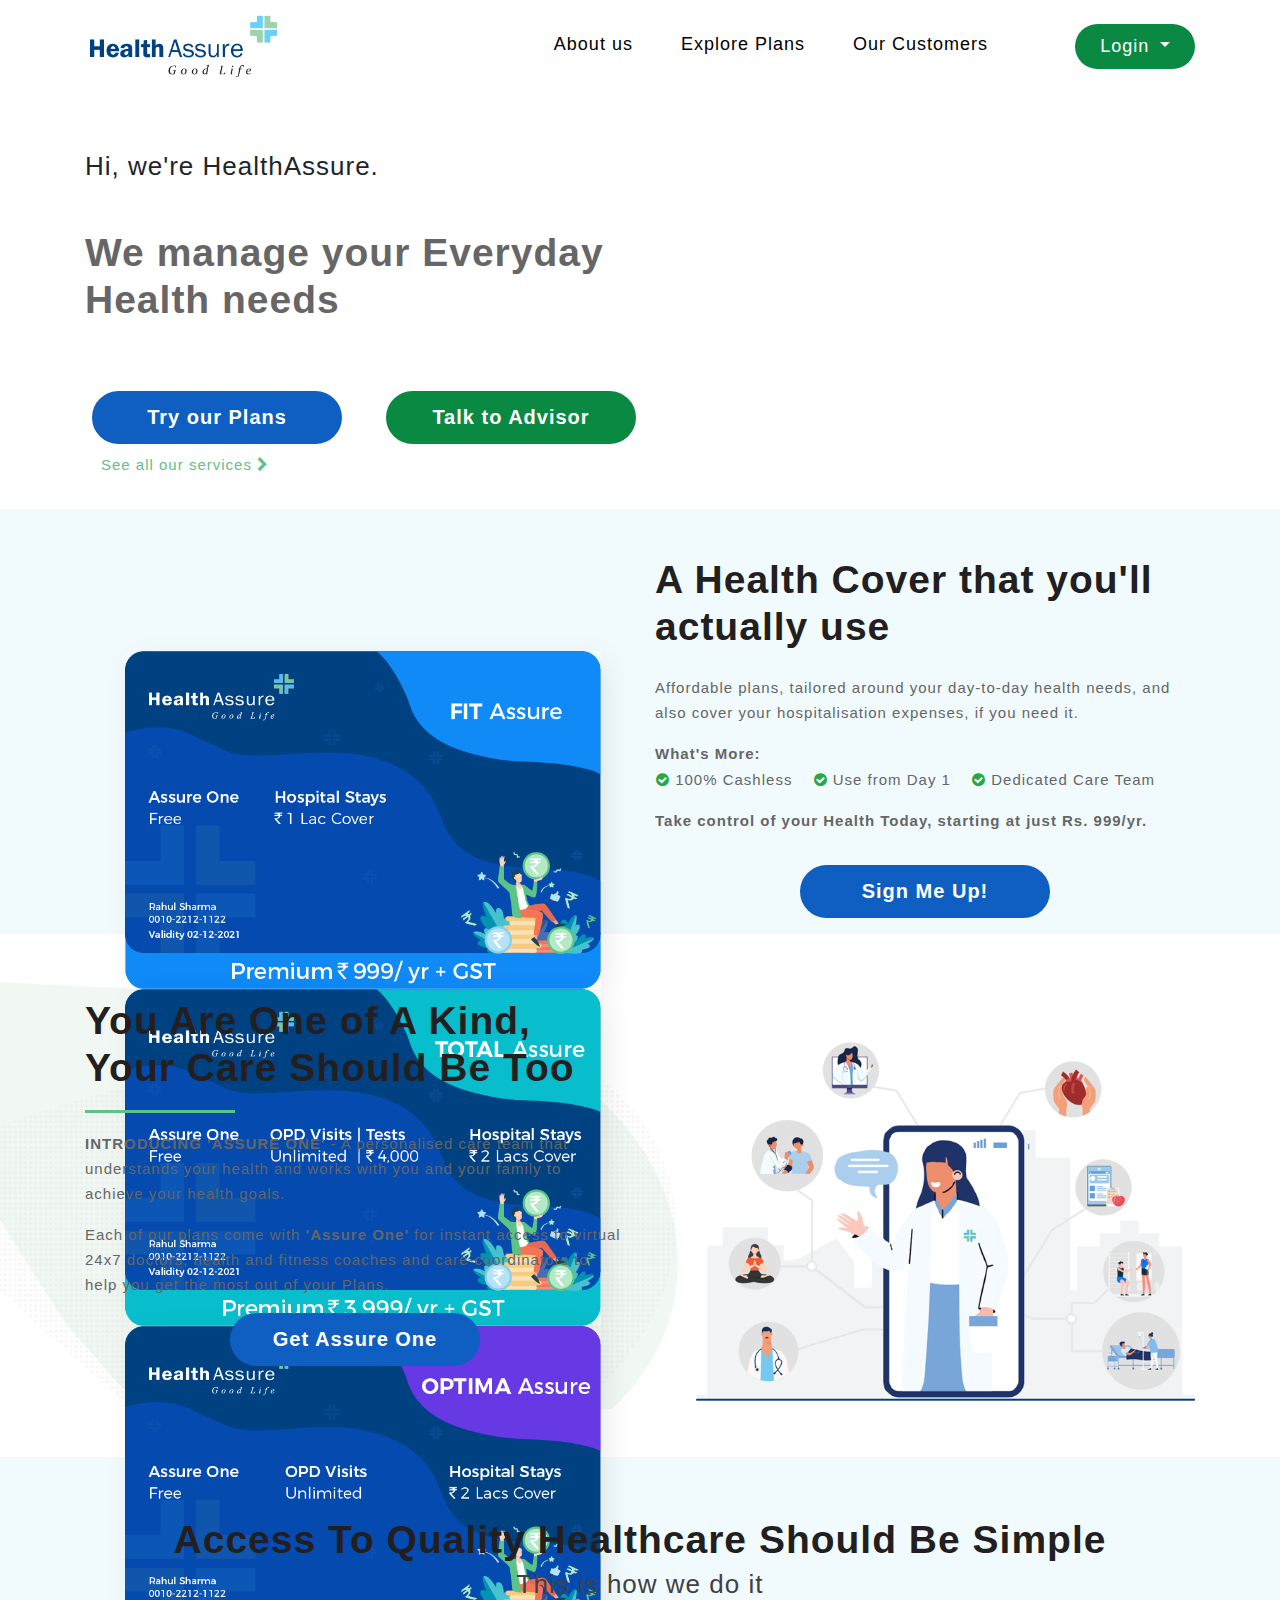
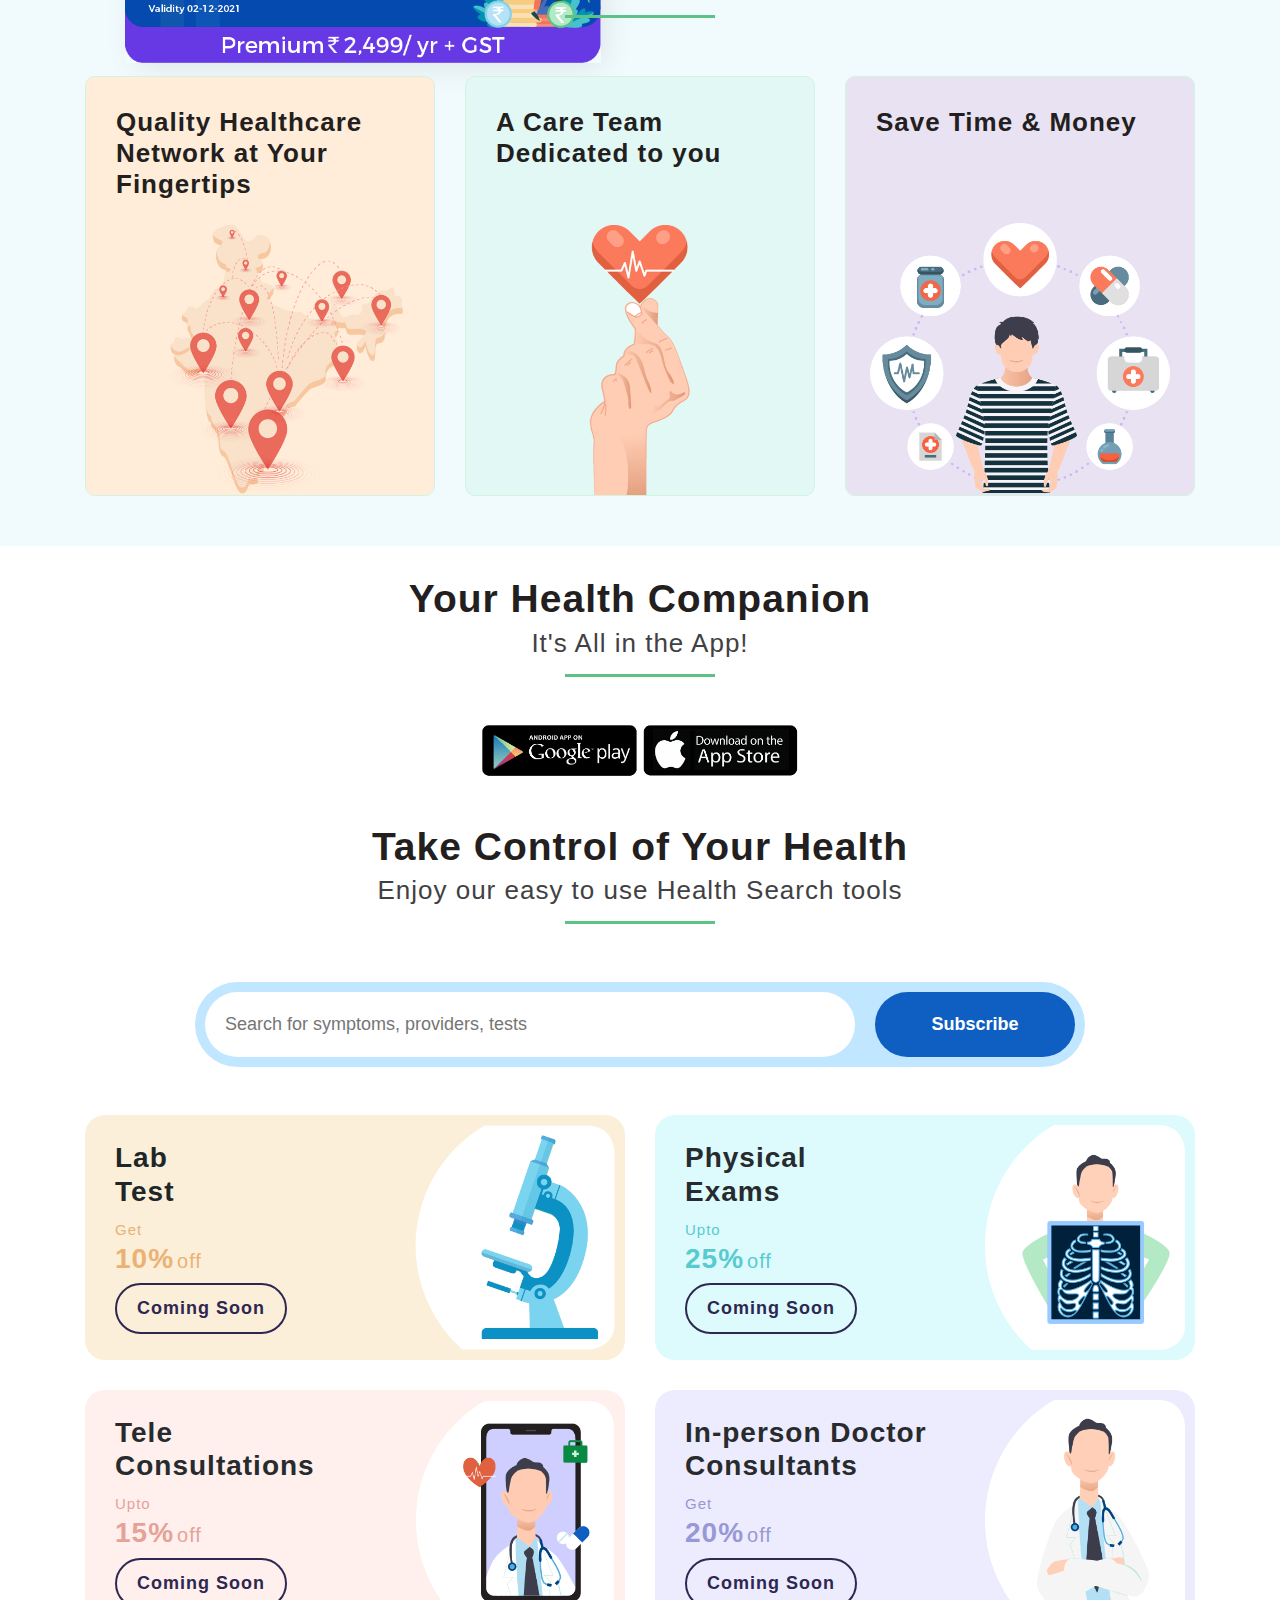
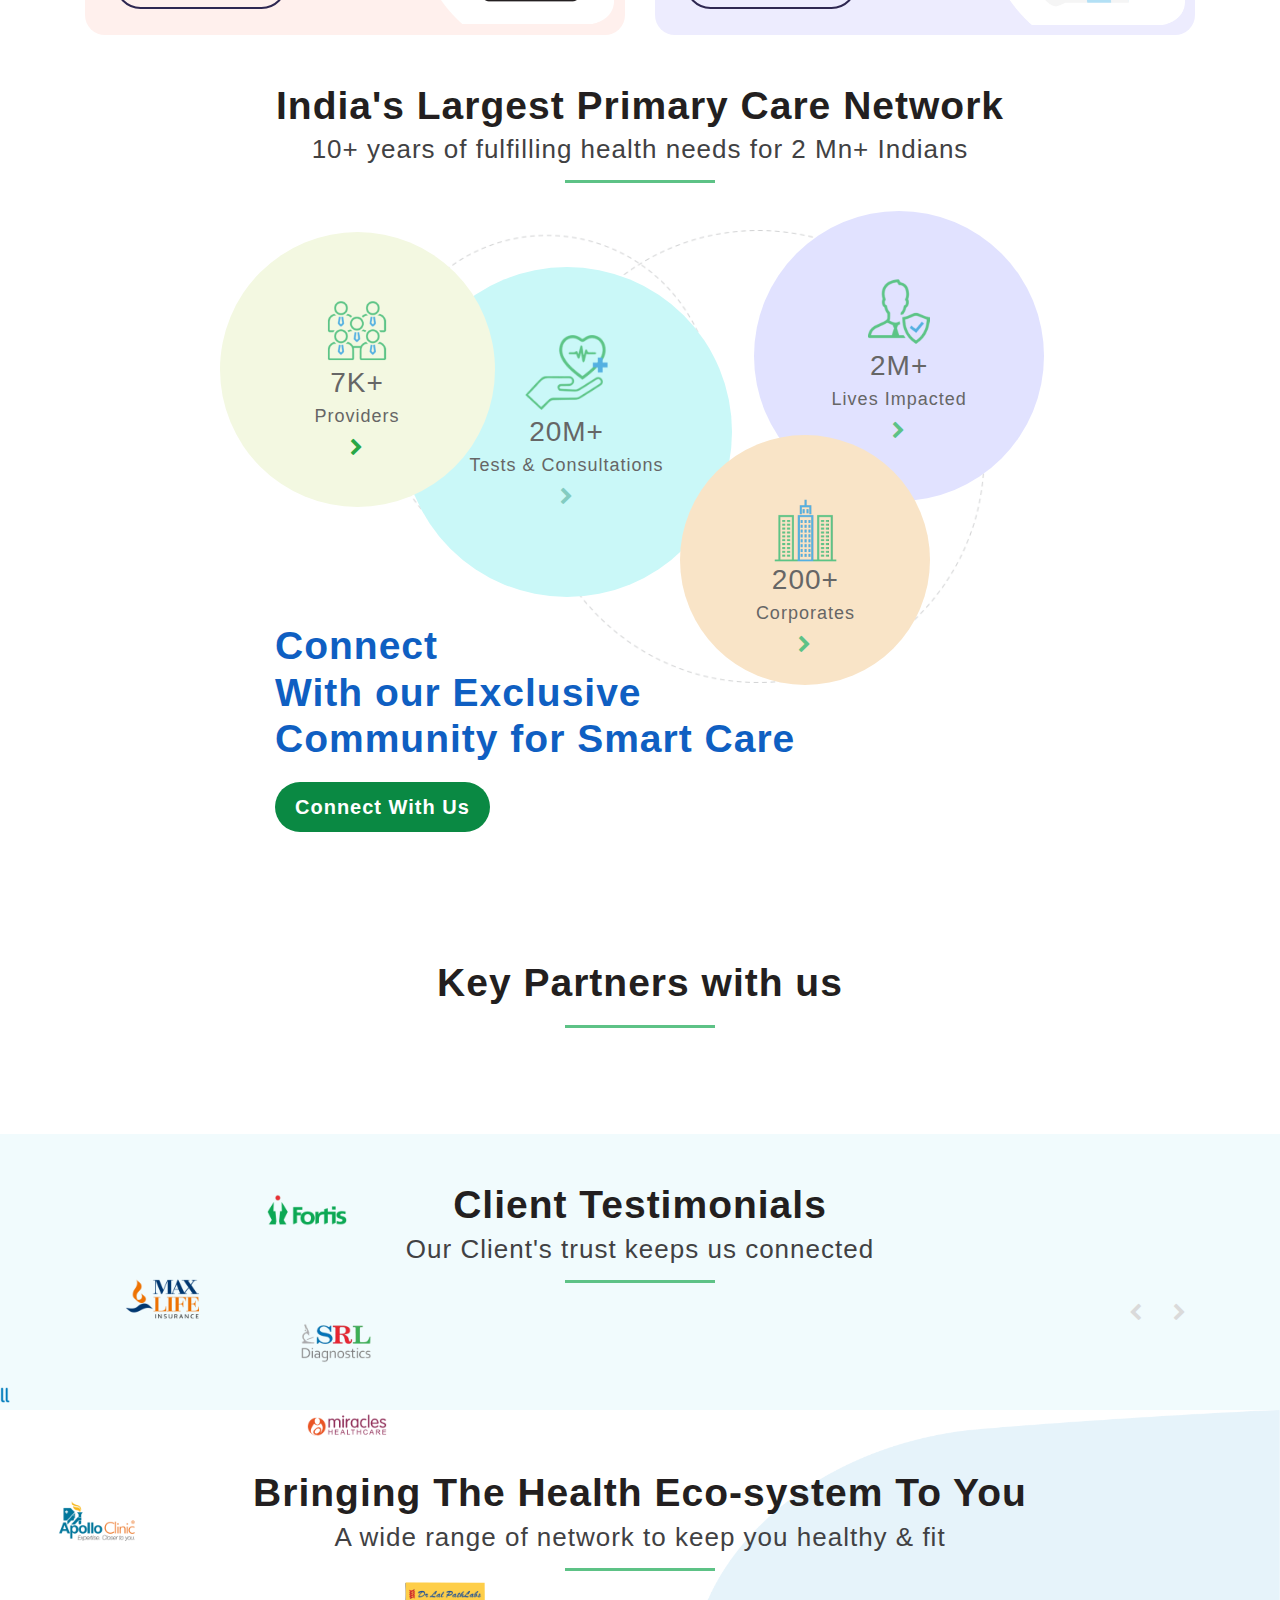
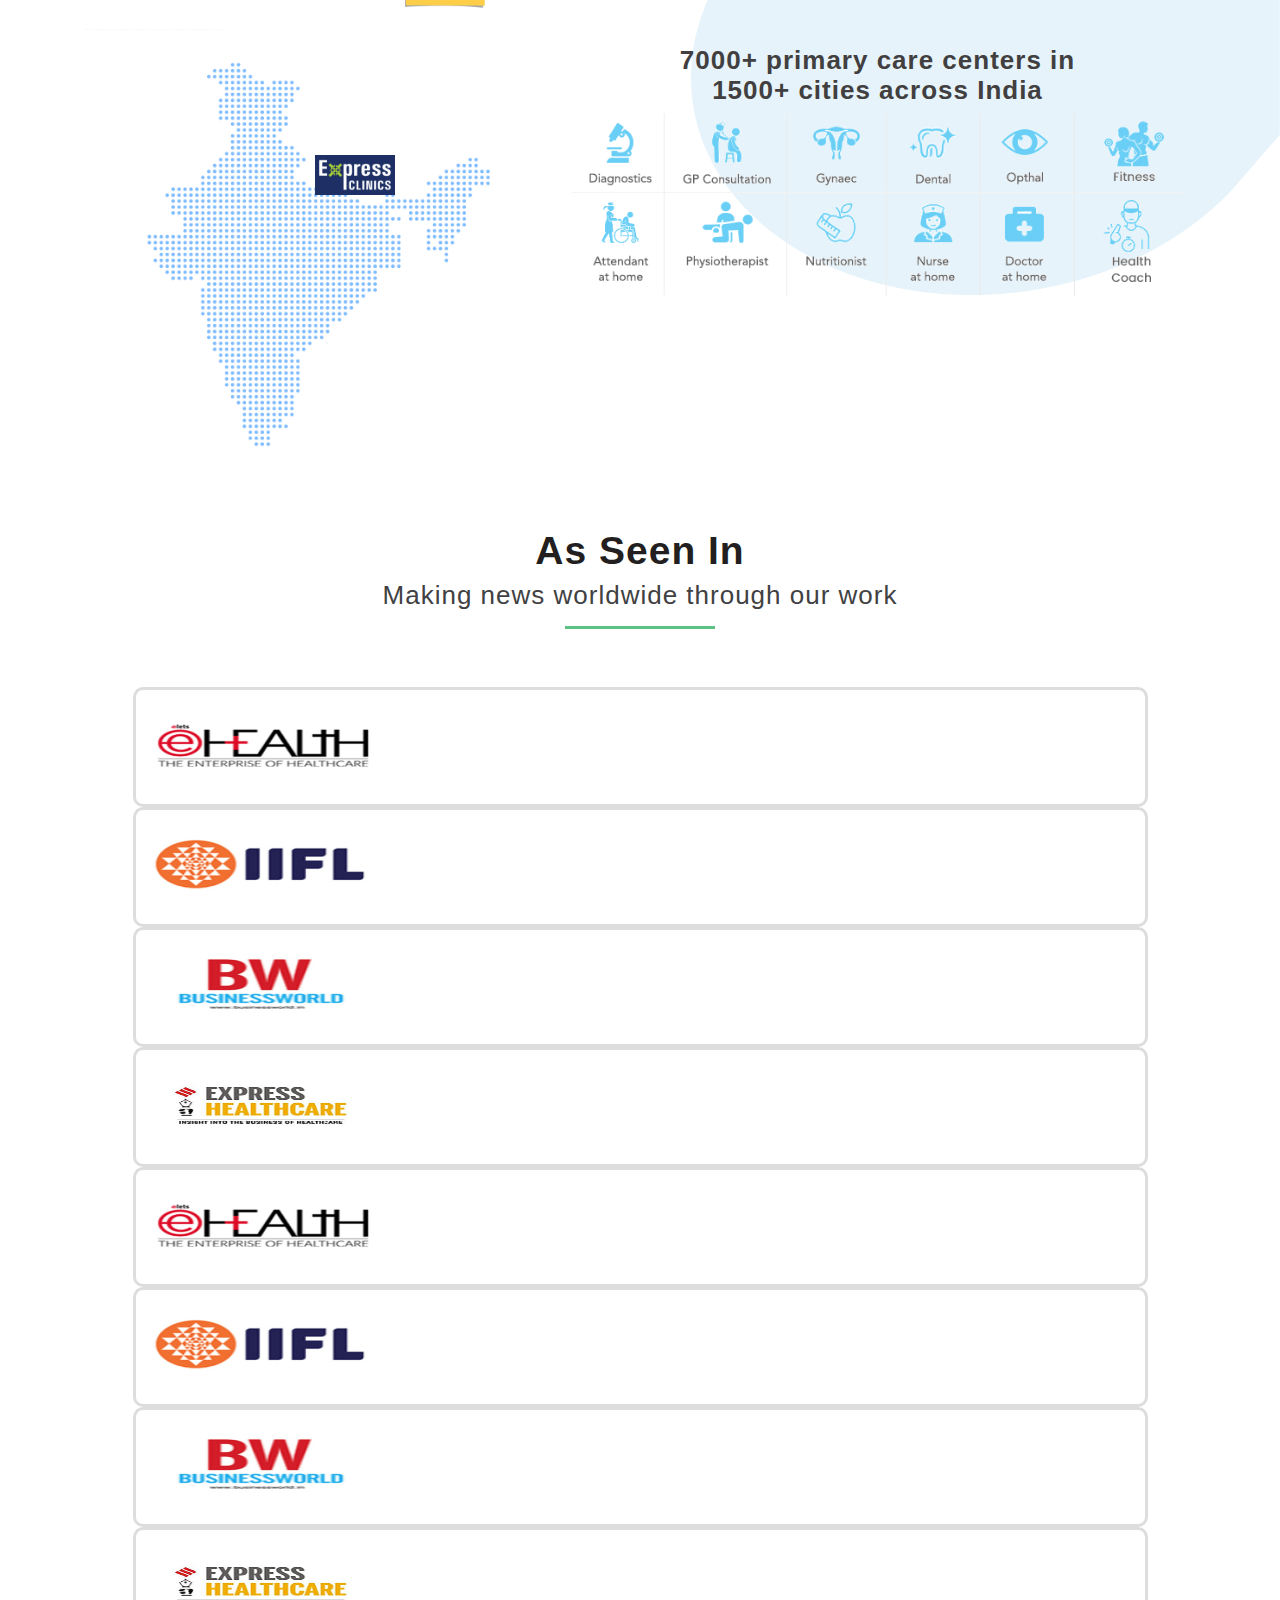
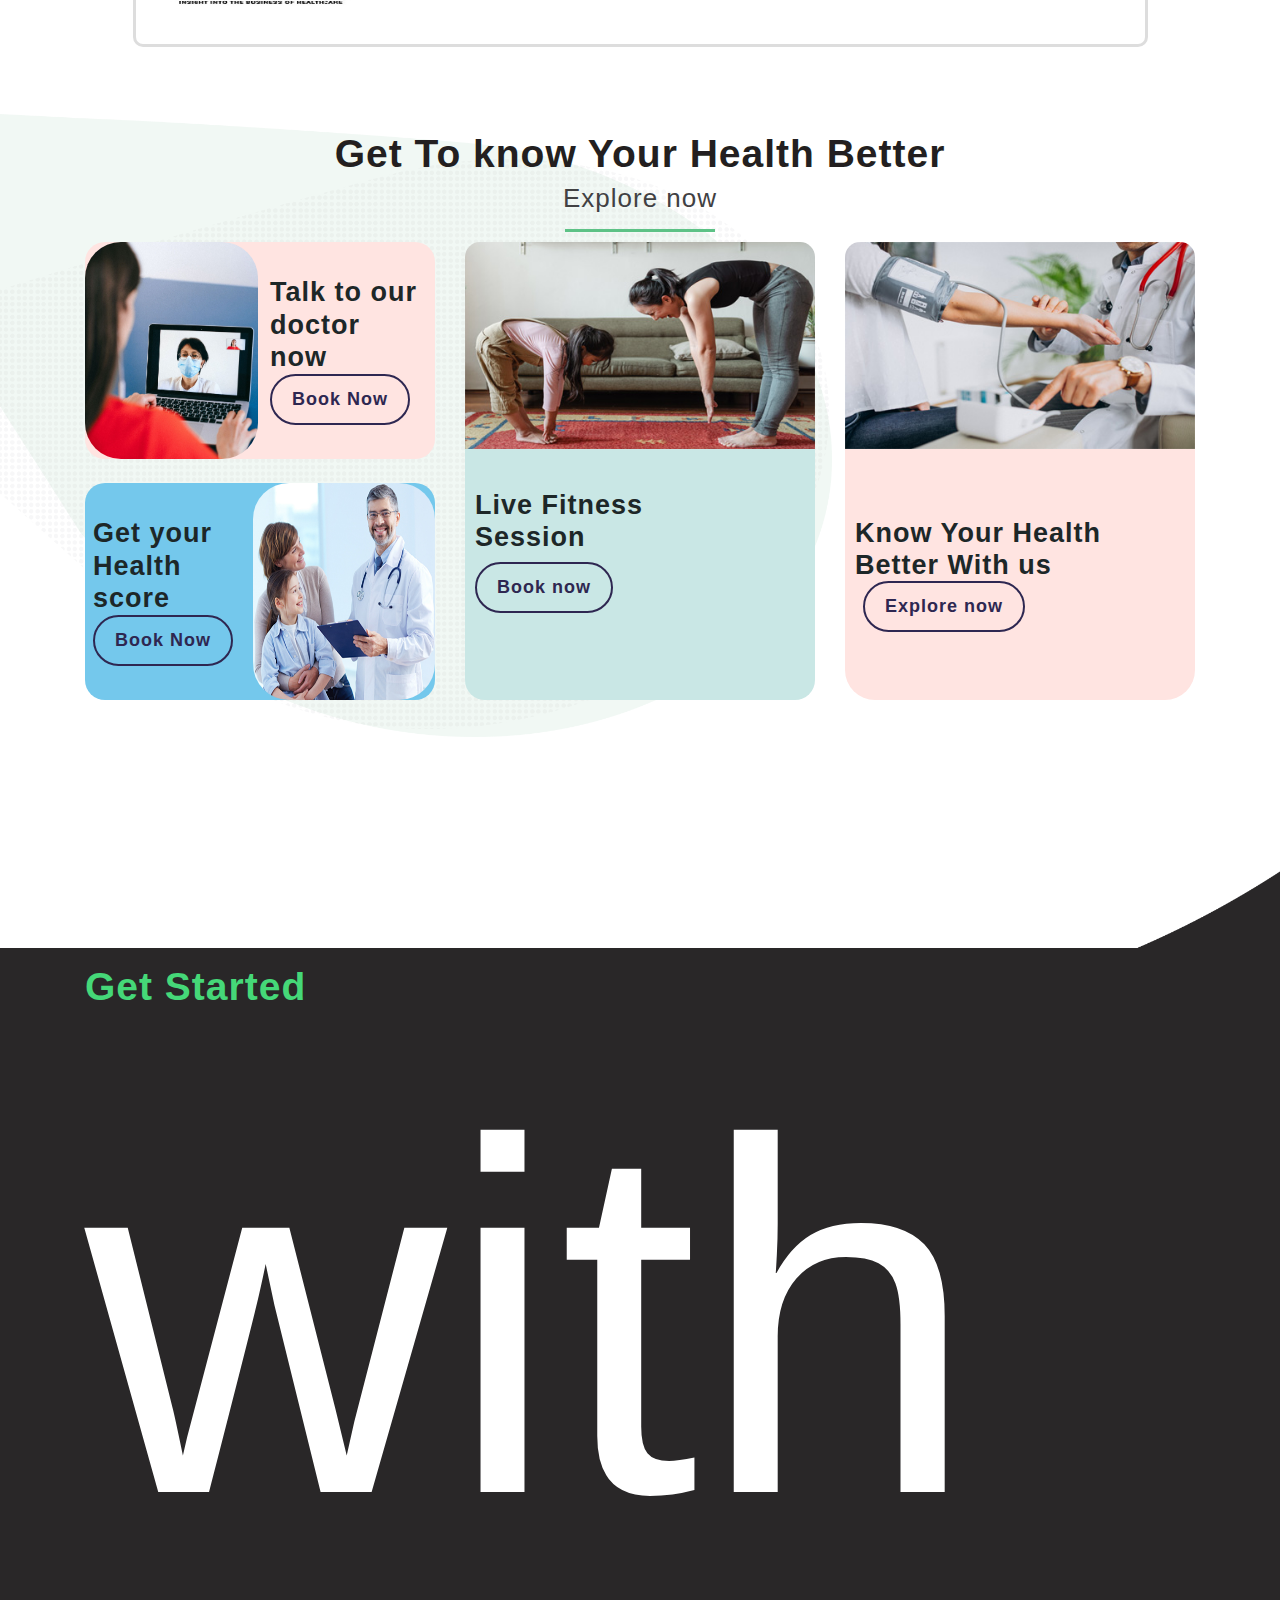
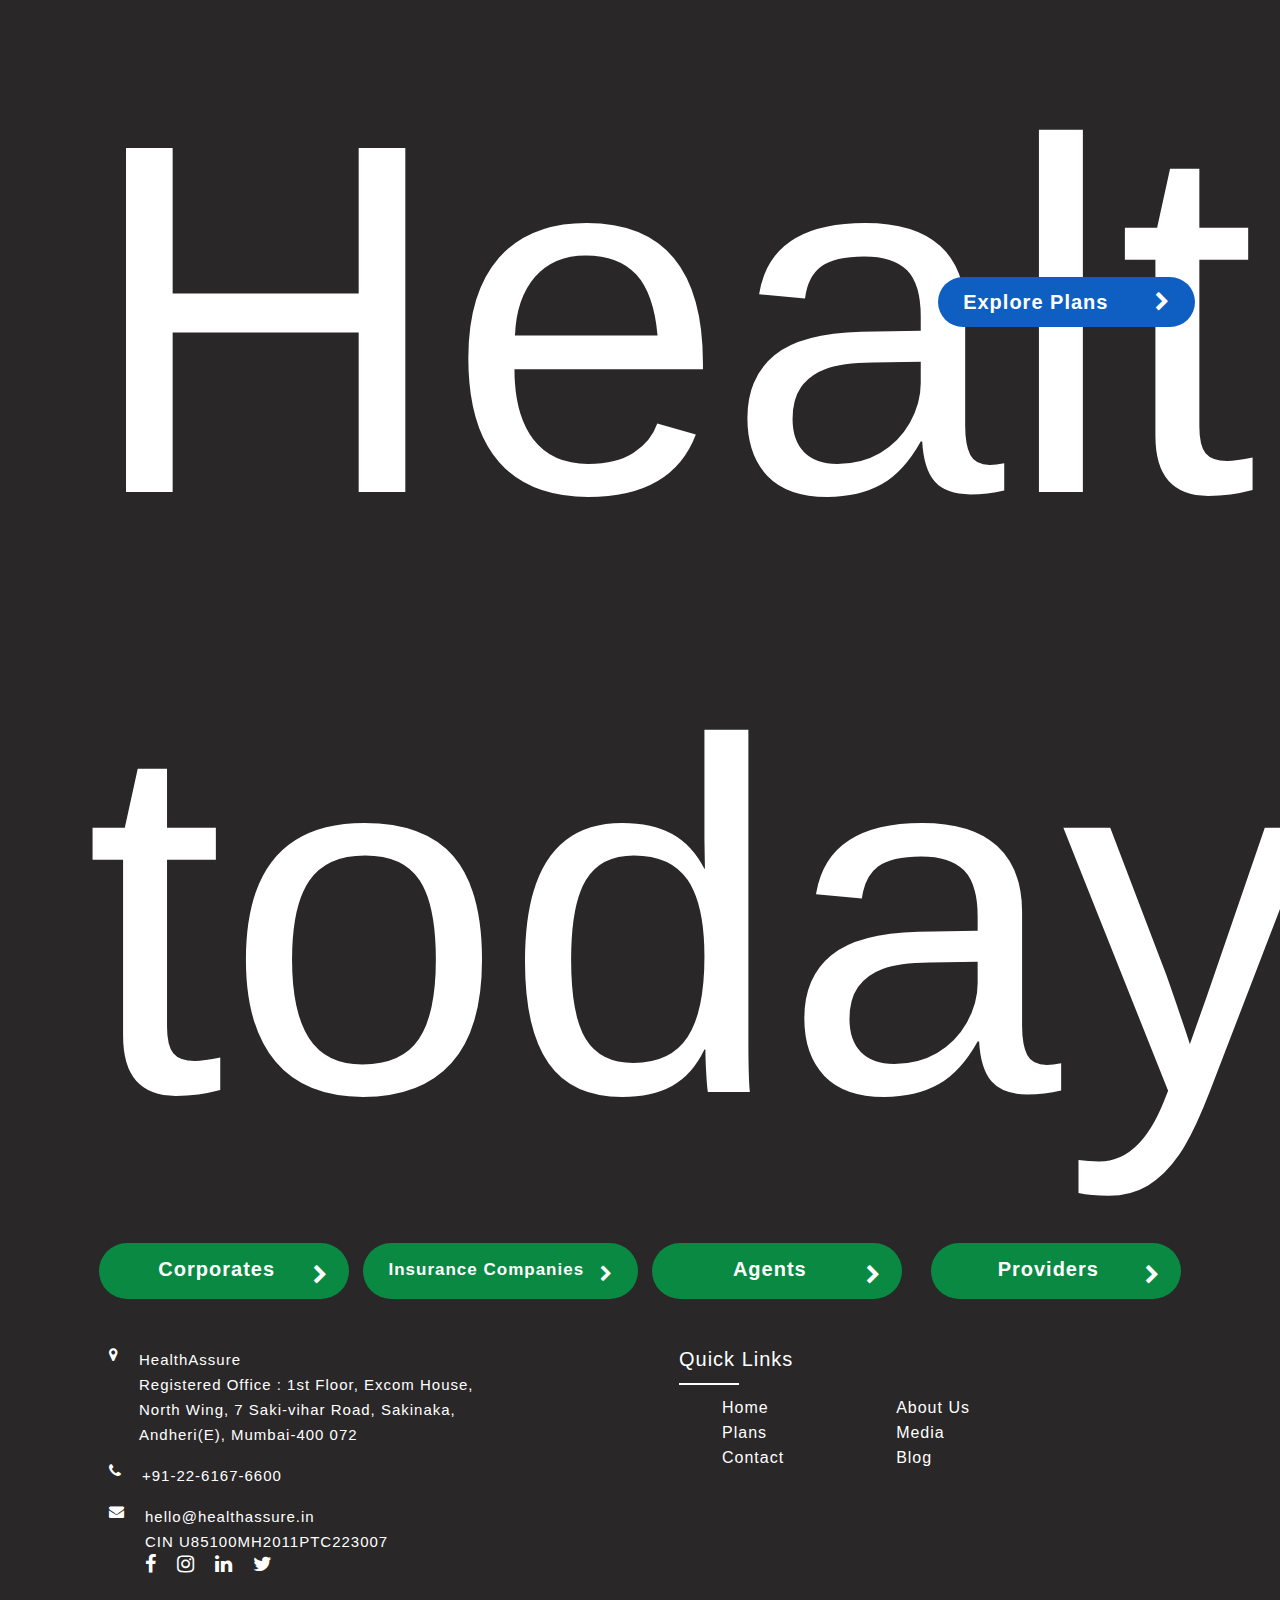
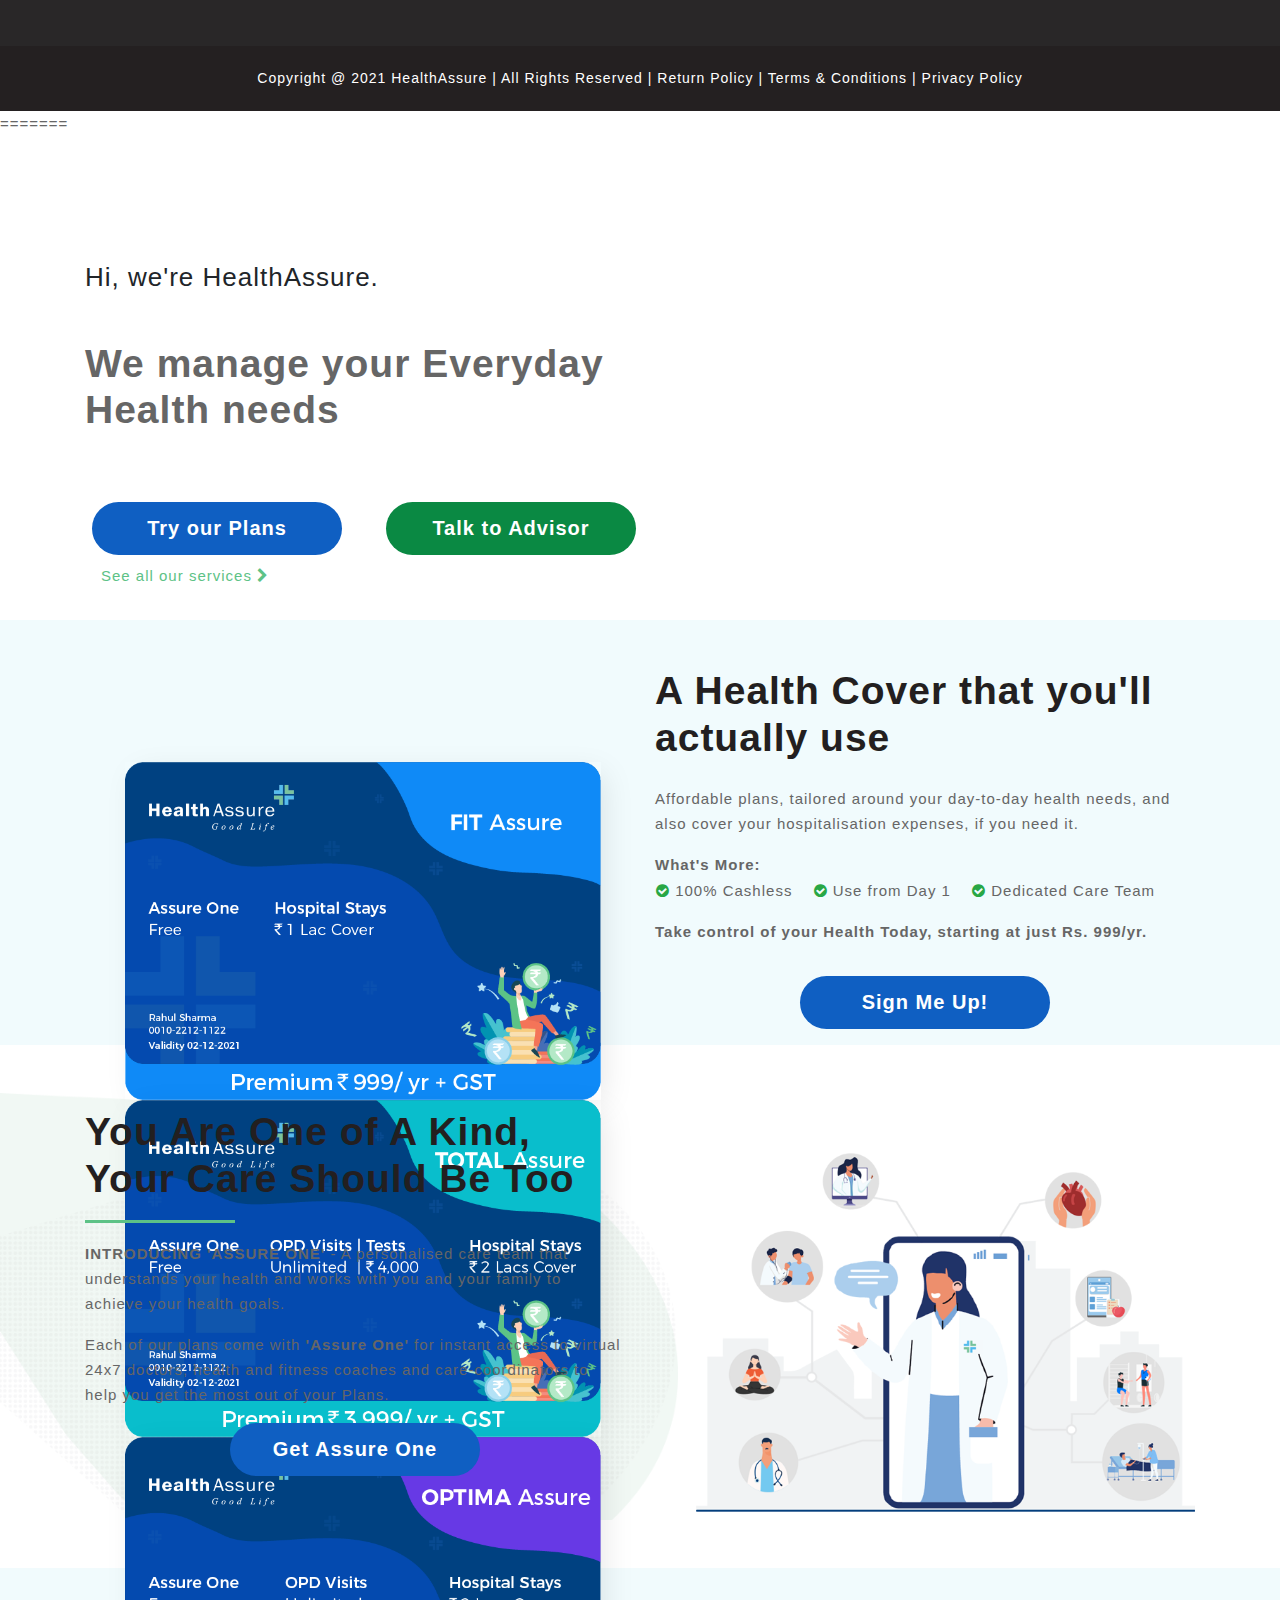
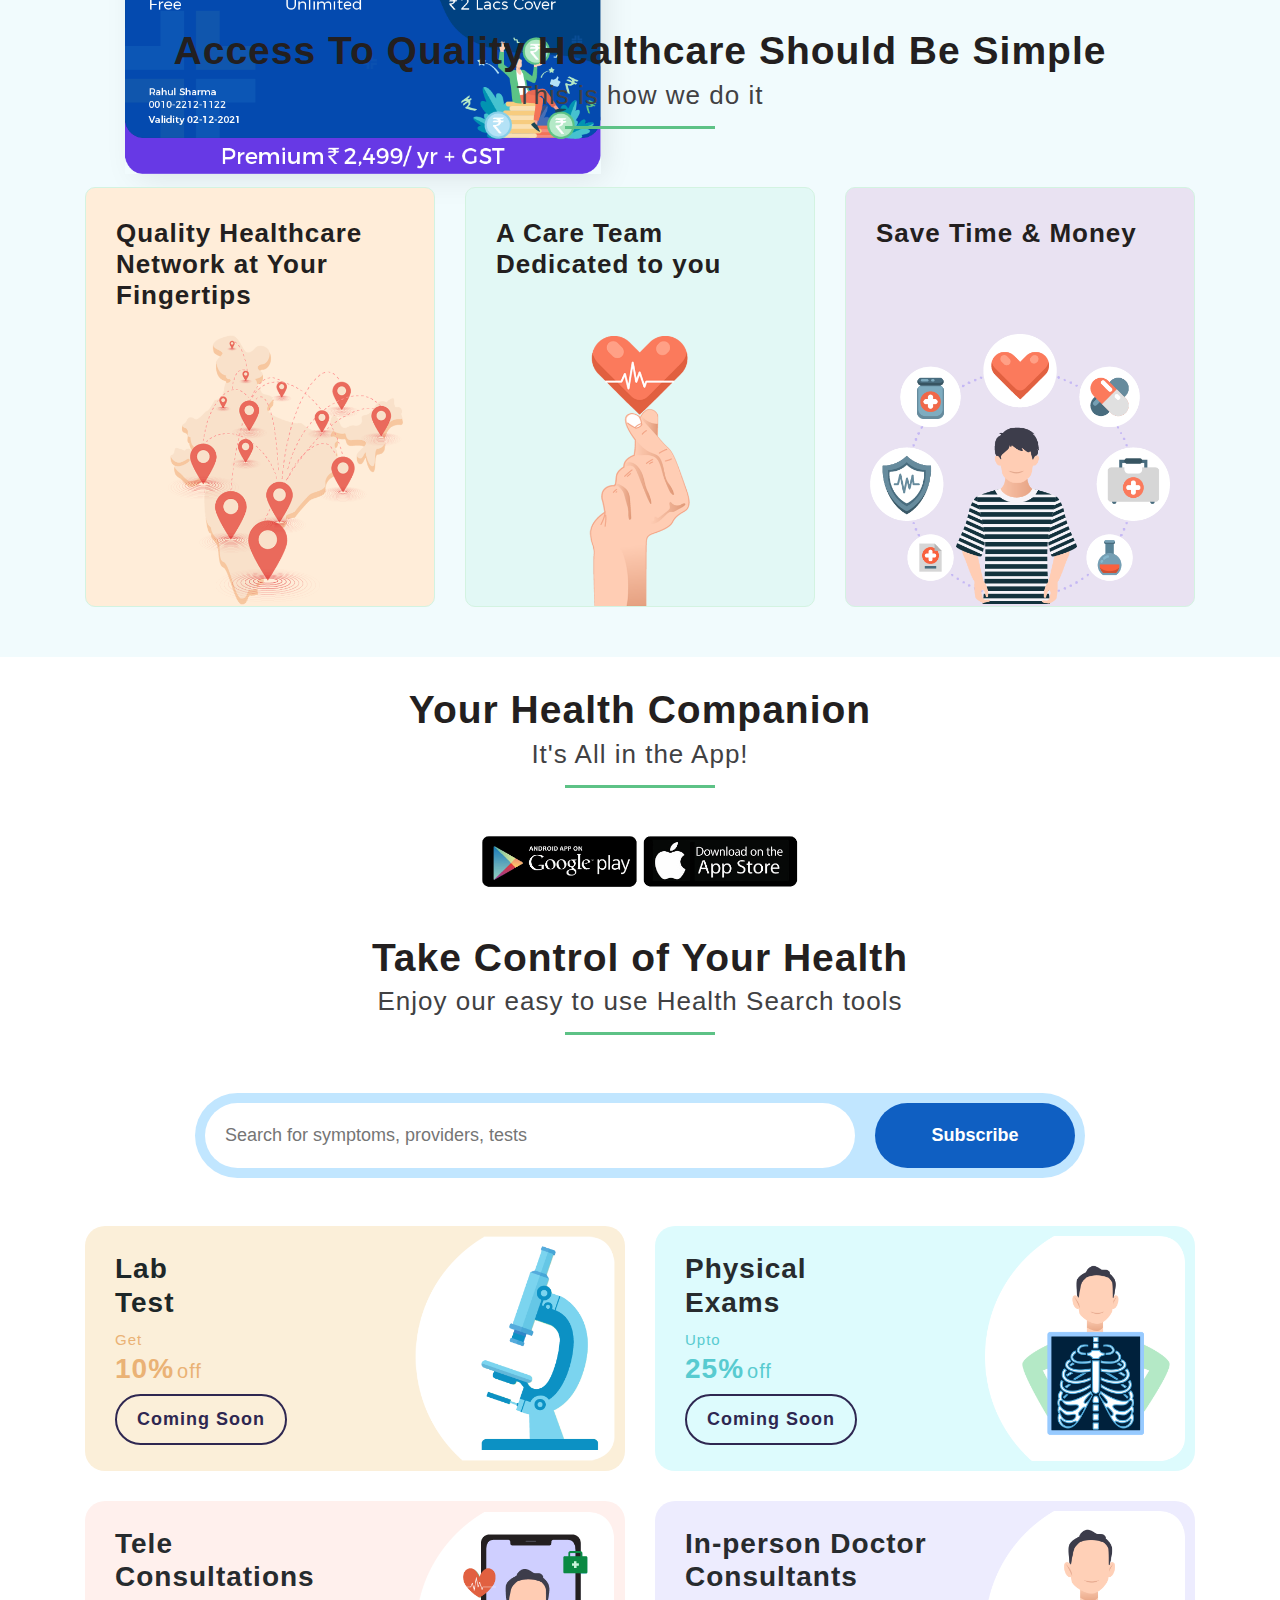
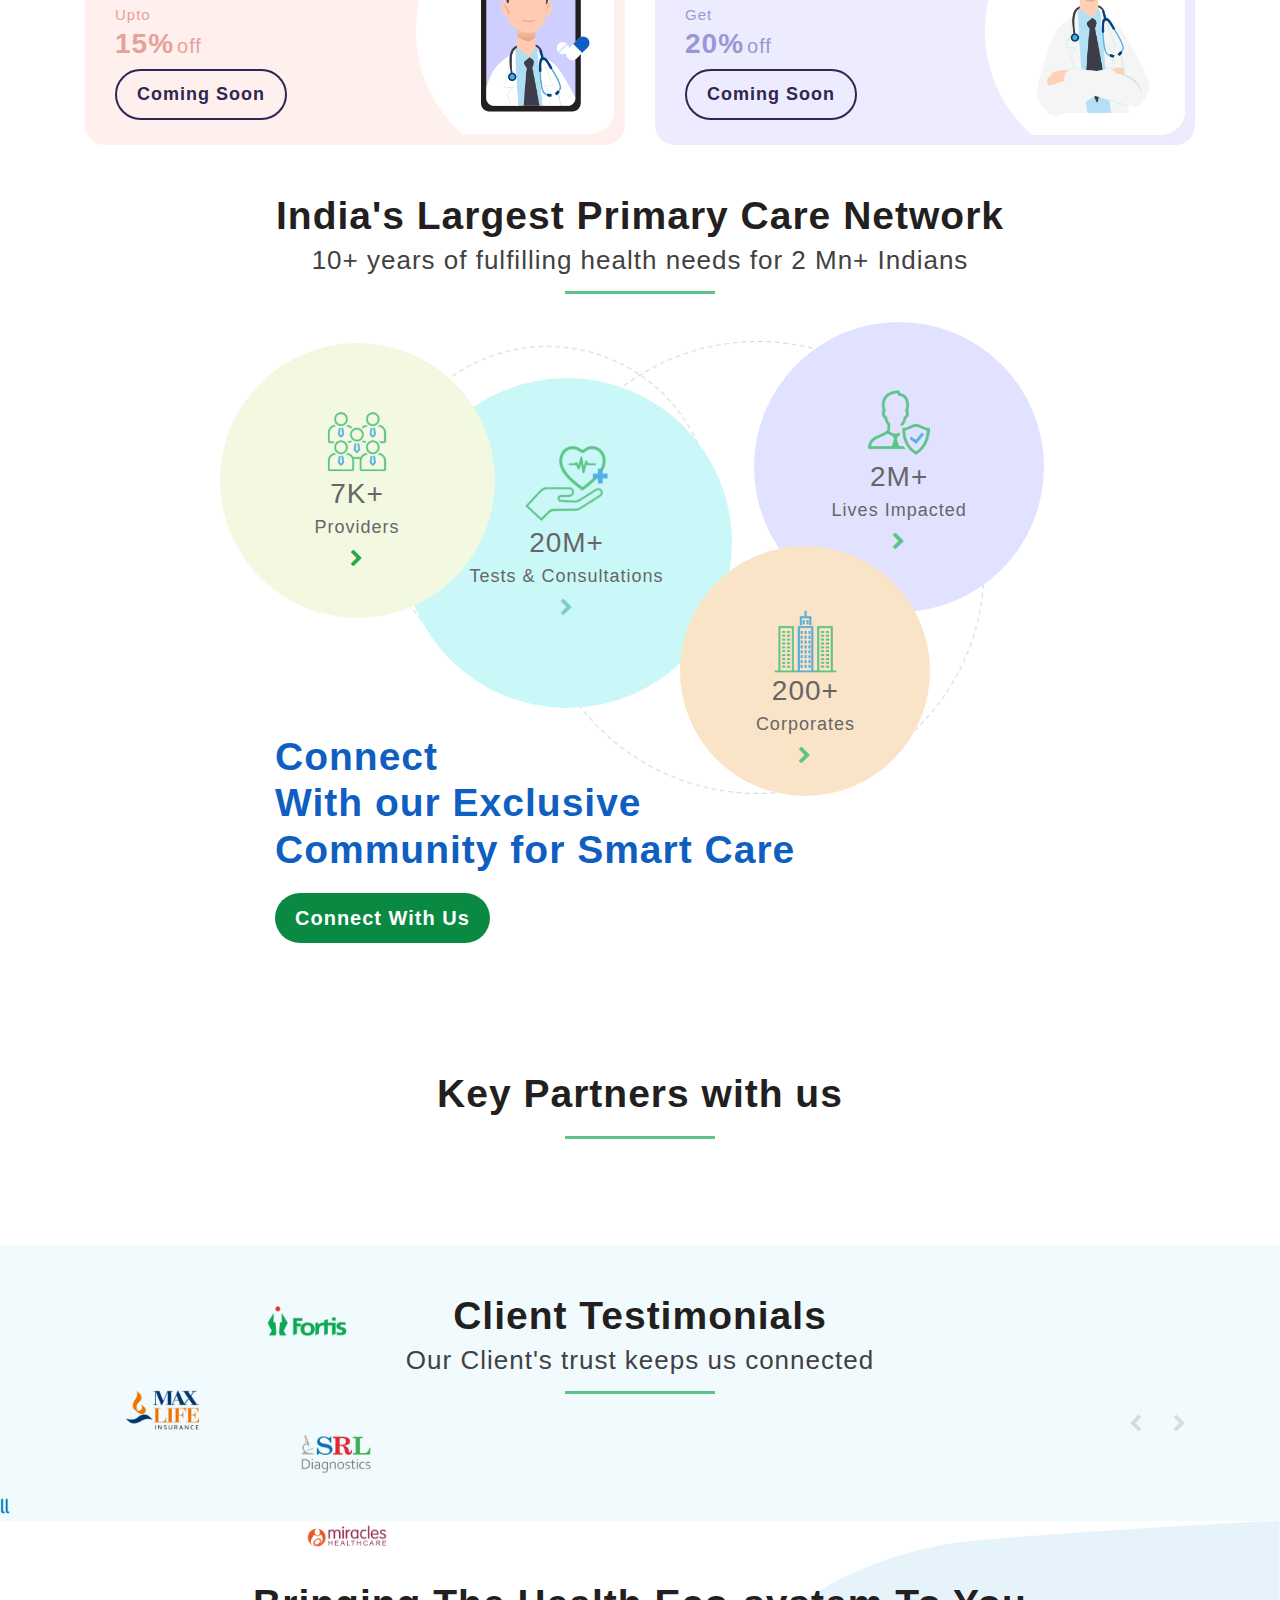
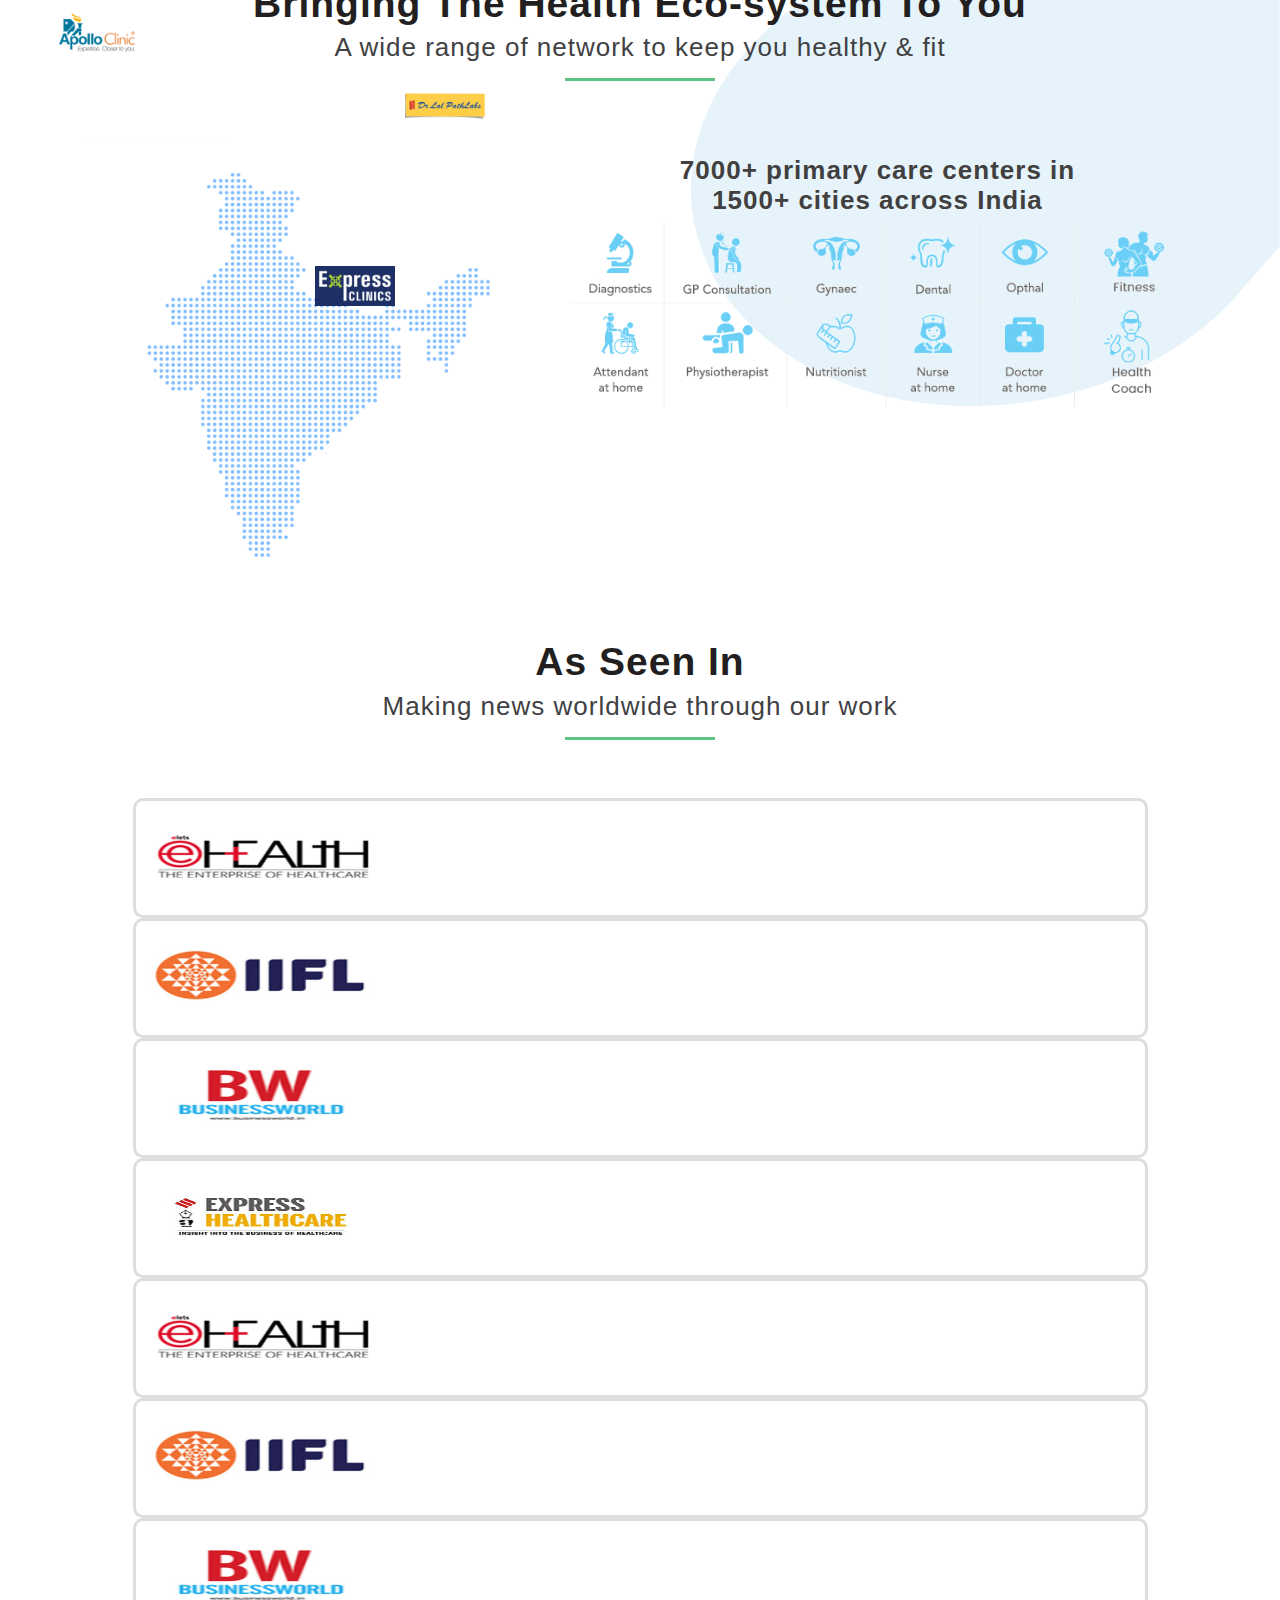
==== commit fd984ec8: "commit" ====
--- a/index.html
+++ b/index.html
@@ -1,3 +1,4 @@
+<<<<<<< HEAD
 
 
 <!doctype html>
@@ -1181,3 +1182,1140 @@
     </script>
 </body>
 </html>
+=======
+
+
+<!doctype html>
+<html lang="en">
+  <head>
+    <meta charset="utf-8">
+    <meta name="viewport" content="width=device-width, initial-scale=1, shrink-to-fit=no">
+    <meta name="description" content="">
+    <meta name="author" content="">
+    <meta name="generator" content="">
+    <title> HealthAssure | Building India's First OPD Health Care Plan </title>
+    <!-- Bootstrap core CSS -->
+<link rel="stylesheet" type="text/css" href="css/bootstrap.min.css">
+<link rel="stylesheet" href="https://cdnjs.cloudflare.com/ajax/libs/font-awesome/4.7.0/css/font-awesome.css" integrity="sha512-5A8nwdMOWrSz20fDsjczgUidUBR8liPYU+WymTZP1lmY9G6Oc7HlZv156XqnsgNUzTyMefFTcsFH/tnJE/+xBg==" crossorigin="anonymous" referrerpolicy="no-referrer" />
+
+  <meta name="description" content="Building India's first OPD Health Care Plan" />
+    <meta name ="Keywords" content="chronic disease management,"/>
+    <link rel="canonical" href="https://opd.healthassure.in" />
+    <meta property="og:locale" content="en_US" />
+    <meta property="og:type" content="website" />
+    <meta property="og:title" content="Building India's first OPD Health Care Plan" />
+    <meta property="og:description" content=" Building India's first OPD Health Care Plan" />
+    <meta property="og:url" content="https://www.healthassure.in/" />
+    <meta property="og:site_name" content=" HealthAssure" />
+    <meta property="article:modified_time" content="2021-05-26T18:42:36+00:00" />
+    <meta name="twitter:card" content="summary_large_image" />
+    <meta name="twitter:label1" content="Est. reading time" />
+    <meta name="twitter:data1" content="7 minutes" />
+   
+    <link rel="stylesheet" href="css/slick.css">
+    <link rel="stylesheet" href="css/animate.css">
+    <link rel="stylesheet" href="css/jquery.wordrotator.css">
+    <link rel="stylesheet" type="text/css" href="css/style.css">
+    <link rel="shortcut icon" type="image/x-icon" href="images/favicon.png">
+
+<link href="https://cdnjs.cloudflare.com/ajax/libs/OwlCarousel2/2.3.4/assets/owl.carousel.min.css" rel="stylesheet" />
+<link href="https://cdnjs.cloudflare.com/ajax/libs/OwlCarousel2/2.3.4/assets/owl.theme.default.min.css" rel="stylesheet" />
+<link rel="preconnect" href="https://fonts.googleapis.com">
+<link rel="stylesheet" type="text/css" href="css/jquerysctipttop.css">
+ <!-- <link href="http://www.jqueryscript.net/css/jquerysctipttop.css" rel="stylesheet" type="text/css"> -->
+
+</head>
+  <body>
+
+<nav class="navbar navbar-expand-lg navbar-light fixed-top" style="z-index: 99999;">
+    <div class="container mt-2 mb-2">
+        <a class="navbar-brand logo mdcenter" href="index.html"><img src="images/logo.png"></a>
+        <button class="navbar-toggler" type="button" data-toggle="collapse" data-target="#mobile_nav" aria-controls="mobile_nav" aria-expanded="false" aria-label="Toggle navigation">
+         <span class="navbar-toggler-icon"></span> 
+        </button>
+        <div class="collapse navbar-collapse" id="mobile_nav">
+        <ul class="navbar-nav mr-auto mt-2 mt-lg-0 float-md-right">
+        </ul>
+        <ul class="navbar-nav navbar-light ">
+            <li class="nav-item"><a class="nav-link" href="#"> About us</a></li>
+            <li class="nav-item"><a class="nav-link" href="#plan">Explore Plans</a></li>
+             <li class="nav-item"><a class="nav-link" href="#client">Our Customers</a></li>
+            <li class="nav-item dmenu dropdown loginp">
+                <a class="nav-link dropdown-toggle btn1" href="#" id="navbarDropdown" role="button" data-toggle="dropdown" aria-haspopup="true" aria-expanded="false">
+                Login
+                </a>
+                <div class="dropdown-menu sm-menu" aria-labelledby="navbarDropdown">
+                    <a class="dropdown-item" href=" https://www.healthassure.in/Register/MpowerLogin?mpower=mpower" target="_blank"> Insurer Login </a>
+                    <a class="dropdown-item" href="https://www.healthassure.in/Register/MpowerLogin?mpower=mpower" target="_blank"> Corporate Login </a>
+                    <a class="dropdown-item" href="https://live.healthassure.in/Products" target="_blank" > HealthAssure Login </a>
+                </div>
+            </li>
+           </ul>
+        </div>
+    </div>
+</nav>
+<section class="bg-white">
+<div class="container rotar pb-1 mob mt-6 pt-5 pb-3 ">
+        <div class="row ">
+            <div class="col-md-6 col-lg-6">
+              <h1 class="static-banner-headline mb-0 pt-2">Hi, we're HealthAssure.</h1>
+                 <h1 class="pt-5 pb-3"> We manage your Everyday  Health needs  </h1>
+                <p class="rotation-animations pt-1 pb-3">
+                <span id="box6words" >  </span>  </p>
+         <div class="two-btn-wrapper d-flex mdcenter pt-2">
+                <a href="/opd" class="btn-class border-blue">Try our Plans  </a>
+                    <a href="#" class="btn-class border-green mrmns" data-toggle="modal" data-target="#exampleModal">Talk to Advisor </a>
+                 </div>
+                <p class="pt-2 pl-3"><a href="#services"> See all our services <i class="fa fa-chevron-right" aria-hidden="true"></i> </a> </p>
+              </div>
+            <div class="col-md-6 col-lg-6 pt-5  mdcenter">
+                <div id="box4words" > </div>
+            </div>
+        </div>
+    </div>
+</section>
+
+
+<section class="bg-white desk">
+ <div class="container rotar mt-6 pb-3 pt-3">
+        <div class="row ">
+            <div class="col-md-6 col-lg-6">
+                 <h1 class="static-banner-headline mb-0 mainhead pt-6 ">Hi, we're HealthAssure.</h1>
+                 <h2 class="pt-3 pb-1"> We manage your Everyday Health needs  </h2>
+                 <p class="rotation-animations pt-2 ">
+                    <span id="box2words" > </span> </p>
+             </div>
+            <div class="col-md-6 col-lg-6 pb-1  mdcenter">
+                <div id="box1words" > </div>
+           <div class="two-btn-wrapper d-flex mdcenter mt-4">
+                    <a href="/opd" class="btn-class border-blue">Try our Plans </a>
+                    <a href="#" class="btn-class border-green" data-toggle="modal" data-target="#exampleModal">Request Callback</a>
+                </div>
+        <p class="pt-2 pl-3"><a href="#services"> see all our services <i class="fa fa-chevron-right"></i> </a></p>
+              </div>
+         </div>
+    </div>
+</section>
+
+
+
+<section class="bggrey" id="plan">
+ <div class="container mob1 ">
+   <div class="row">
+        <div class="col-md-6 col-lg-7 col-xl-6 ">
+         <div class="sldr1 pt-8"  id="sldr1" >
+          <ul class="mr-4">
+            <li> <img src="images/card-1.png" class="img-fluid optcard" alt="" />
+            </li>
+            <li> <img src="images/card-2.png" class="img-fluid optcard" alt="" />
+            </li>
+            <li> <img src="images/card-3.png" class="img-fluid optcard" alt="" />
+            </li>
+    <i class="fa fa-chevron-left left" aria-hidden="true"></i>
+      <i class="fa fa-chevron-right right" aria-hidden="true"></i>
+         </ul>
+    </div>
+</div>
+
+ <div class="col-md-6 col-lg-5 col-xl-6">
+                  <h2 class=" pt-5 head">A Health Cover that you'll actually use </h2>
+     <p class="  pt-3 ">Affordable plans, tailored around your day-to-day health needs, and also cover your hospitalisation expenses, if you need it. </b> </p>
+              <div class="row">
+            <div class="col-md-12">  <p><b> What's More: </b> </p> </div>
+
+<p class="pl-3" style="margin-top: -15px;"><i class="fa  fa-check-circle text-success " aria-hidden="true"></i><span class="pr-3"> 100% Cashless </span><i class="fa  fa-check-circle text-success " aria-hidden="true"></i><span class="pr-3"> Use from Day 1 </span><i class="fa  fa-check-circle text-success " aria-hidden="true"></i><span class="pr-3"> Dedicated Care Team </span></p>
+
+</div> 
+<p><b> Take control of your Health Today, starting at just Rs. 999/yr.</b></p>
+                        <div class="d-flex  mdcenter pb-3">
+                           <a href="/opd" class="btn-class border-blue  mt-3"> Sign Me Up! </a>
+     </div>
+        </div>
+         </div>
+  </div>
+
+
+  <div class="container desk1 ">
+  <div class="row ">
+        <div class="col-md-12 ">
+            <h2 class=" pt-1 head">A Health Cover that you'll actually use </h2>      
+   <p class=" pb-2 pt-3 ">Affordable plans, tailored around your day-to-day health needs, and also cover your hospitalisation expenses, if you need it.  </p>
+<p><b> What's More: </b> </p>
+ <div class="row">
+            <div class="col-md-4">
+                <p><i class="fa pr-2  fa-check-circle text-success " aria-hidden="true"></i> 100% Cashless</p>
+             </div>
+      <div class="col-md-4">
+<p><i class="fa  fa-check-circle  text-success " aria-hidden="true"></i> Use from Day 1</p> 
+</div>
+ <div class="col-md-4">
+<p><i class="fa  fa-check-circle text-success " aria-hidden="true"></i> Dedicated Care Team </p>   
+     </div>
+</div> 
+
+<div class="row ">
+        <div class="col-lg-12">
+          <div id="card-slider" class="owl-carousel mx-auto">
+
+            <!--TESTIMONIAL 1 -->
+           <div class="item">
+             <img src="images/card-1.png" class="img-fluid" alt=" Fit Assure" >
+               </div>
+         <div class="item">
+             <img src="images/card-2.png" class="img-fluid" alt="Optima Assure">
+               </div>
+            <div class="item">
+             <img src="images/card-3.png" class="img-fluid" alt="Total Assure"  >
+              </div>
+        </div>
+        </div>
+      </div>
+<p > Take control of your Health Today, starting at just Rs. 999/yr. </p>
+                        <div class="d-flex  mdcenter pb-3">
+                        <a href="/opd" class="btn-class border-blue  "> Sign Me Up! </a>
+                     </div>
+                </div>
+  
+         </div>
+  </div>
+</section>
+
+
+<section class="we-take-care mt-5">
+    <div class="container">
+         <div class="row">
+        <div class="col-md-6 pt-3">
+             <h2 class="head" > You Are One of A Kind,  Your Care Should Be Too </h2>
+              <div class="linel" ></div>
+                <p class="pt-2 "><b> INTRODUCING 'ASSURE ONE'</b> - A personalised care team that understands your health and works with you and your family to achieve your health goals. </p>
+                <p>Each of our plans come with <b>'Assure One'</b> for instant access to virtual 24x7 doctors, health  and fitness coaches and care-coordinators to help you get the most out of your Plans. </p>
+
+
+                  <div class="d-flex  mdcenter pb-3">
+                        <a href="/opd" class="btn-class border-blue  "> Get Assure One </a>
+                     </div>
+                   </div>
+           <div class="col-md-6 h-100 pb-2  wher">
+                <img src="images/whereur.png" class="img-fluid whereu ">
+            </div>
+         </div>
+    </div>
+</section>
+
+<section class="bggrey">
+<div class="container mob1  mt-5">
+        <div class="row mainhead" >
+            <div class="col-md-12  mb-5">
+             <h2 class="head text-center" > Access To Quality Healthcare Should Be Simple </h2>
+                <p class="subhead text-center" > This is how we do it </p>
+                <div class="line"></div>
+            </div>
+        </div>
+
+        <div class="row ">
+<div class="col-md-6 col-sm-12 col-xs-12 col-lg-4">
+                <a href="#network" class="fingr-wrapper fingr-inner-1" >
+                    <h2 class="black ">Quality Healthcare Network at Your Fingertips </h2>
+                    <p class="fingr-content black ">Access top-rated primary care centers and hospitals, near you. Its all on the app </p>
+                    </a>
+                </div>
+         <div class="col-md-6 col-sm-12 col-xs-12 col-lg-4">
+                <a href="#fingertips" class="fingr-wrapper fingr-inner-2" >
+                    <h2 class="black">A Care Team Dedicated to you </h2>
+                    <p class="fingr-content black ">Care Team to co-ordinate your care and help you be on top of your health goals </p>
+                     
+                </a>
+            </div>
+          <div class="col-md-6 col-sm-12 col-xs-12 col-lg-4">
+                <a href="#" class="fingr-wrapper fingr-inner-3">
+                    <h2 class="black"> Save Time & Money</h2>
+                    <p class="fingr-content black ">Affordable Plans that look after your everyday health, starting @ just Rs. 999/pa </p>
+                    </a>
+            </div>
+       </div>
+   </div>
+</section>
+
+
+<section class="bggrey">
+        <div class="container desk1 mt-5">
+
+          <div class="row mainhead" >
+            <div class="col-md-12  mb-5">
+       <h2 class="head text-center" > Access To Quality Healthcare Should Be Simple </h2>
+                <p class="subhead text-center" >This is how we do it </p>
+                <div class="line"></div>
+            </div>
+            </div>
+  <div class="row">
+                <div class="col-md-12">
+                    <div id="news-slider2" class="owl-carousel">
+                        <div class="post-slide2">
+                          <a href="#fingertips" class="fingr-wrapper fingr-inner-1" >
+                    <h2 class="black">Quality Healthcare Network at Your Fingertips </h2>
+                    </a> 
+                 <p class="fingr-content black">Access top-rated primary care centers and hospitals, near you. Its all on the app. </p> 
+               </div>
+           <div class="post-slide2">
+                         <a href="#network" class="fingr-wrapper fingr-inner-2" >
+                    <h2 class="black"> A Care Team Dedicated to you.</h2>
+                     </a>
+                     <p class="fingr-content black "> Care Team to co-ordinate your care and help you be on top of your health goals </p>
+                  </div>
+                    <div class="post-slide2">
+                           <a href="#" class="fingr-wrapper fingr-inner-3">
+                    <h2 class="black"> Affordable Plans. Save Time & Money </h2>
+                   </a>
+                     <p class="fingr-content black ">Affordable Insurance Plans that look after your everyday health, starting at just Rs. 999/pa </p>
+                  
+                      </div>
+                    </div>
+                </div>
+            </div>
+        </div>
+    </section>
+   
+<!-- start your health companion section -->
+
+<section class="testimonials mainhead" style="padding-top: 30px!important;" id="fingertips" >
+    <div class="container text-center">
+         <h2 class="head">Your Health Companion </h2>
+            <p class="subhead"> It's All in the App! </p>
+            <div class="line mb-5"> </div>
+
+      <div class="row ">
+        <div class="col-lg-12">
+          <div id="customers-testimonials" class="owl-carousel mx-auto">
+
+            <!--TESTIMONIAL 1 -->
+            
+      <div class="item">
+             <img src="images/general-physician.png" class="img-fluid" alt=" General Physician" >
+               </div>
+         <div class="item">
+             <img src="images/pharmacy1.png" class="img-fluid" alt=" Pharmacy">
+               </div>
+            <div class="item">
+             <img src="images/diagnostic.png" class="img-fluid" alt=" Diagnostics"  >
+              </div>
+          <div class="item">
+             <img src="images/tele-consultation.png" class="img-fluid" alt="Tele Consultation" >
+            </div>
+           <div class="item">
+             <img src="images/wellness-mob.png" class="img-fluid" alt="Wellness " >
+            </div>
+           </div>
+        </div>
+      </div>
+ <div class="row">
+    <div class="col-md-12 text-center ">
+       <a href="https://play.google.com/store/apps/details?id=com.healthassure" target="_blank"><img src="images/play-store.jpg" class="img-fluid w-14" alt=" Play store"> </a> 
+        <a href="https://apps.apple.com/in/app/healthpass-doctors-health/id1397803100" target="_blank"> <img src="images/app-store.jpg" class="img-fluid w-14" alt="App Store"> </a>
+      </div>
+    </div>
+ </div>
+ </section>
+
+ <!-- End your health companion section -->
+
+    <div class="container mainhead pt-5 " id="services">
+                <div class="row">
+                    <div class="col-12 text-center">
+                        <h2 class="head">Take Control of Your Health</h2>
+                        <p class="subhead">Enjoy our easy to use Health Search tools</p>
+                        <div class="line"></div>
+                    </div>
+
+   <div class="col-12 text-center input-start-search d-flex justify-content-center pt-5 mob1">
+                        <div class="d-flex search-box">
+                            <div class="">
+                                <input type="search" name="input_search_query" id="input_search_query"
+                                    placeholder="Search for symptoms, providers, tests">
+                                <button type="submit" class="input-search-btn"><!-- <i class="fa fa-search"></i> --></button>
+                            </div>
+                            <div class="">
+                                <input type="submit" value="Subscribe" class="input-submit-btn">
+                            </div>
+                        </div>
+                    </div>
+
+        <div class="col-12 text-center input-start-search d-flex justify-content-center pt-3 desk1">
+                        <div class="d-flex search-box">
+                            <div >
+                                <input type="search" name="input_search_query" id="input_search_query"
+                                    placeholder="Search for symptoms, providers, tests" required>
+                                <button type="submit" class="input-search-btn"><i class="fa fa-search"></i></button>
+                            </div>
+                            <div >
+                                <!-- <input type="submit" value="Submit" class="input-submit-btn"> -->
+                                <button class="btn btn-primary input-submit-btn" ><i class="fa fa-paper-plane" aria-hidden="true"></i> </button>
+                            </div>
+                        </div>
+                    </div>
+              </div>
+
+
+
+
+
+
+<div class="row flex-cr-gap desk1 pt-3">
+                <div class="col-md-12">
+                    <div id="serviceslider1" class="owl-carousel">
+                        <div class="post-slide2">
+                       <div class="d-flex card-wrapper justify-space-between align-items-center card-1">
+                                    <div class="card-info ">
+                                        <h4 class="darkb1" >Lab<br> Test </h4>
+                                        <p class="mb-0 disc1">Get</p>
+                                        <h3 class="disc1">10%<span style="font-size: 20px; margin-left: 3px;">off</span></h3>
+                                        <a href="#" class="border-btn"> Coming Soon </a>
+                                    </div>
+                                    <div class="card-img " style="width: 40%;"><img
+                                            src="images/diagnostic-services.png" alt=" Diagnostics Services" class="img-fluid align-self-end"></div>
+                                </div>
+                              </div>
+            <div class="post-slide2">
+            <div class="d-flex card-wrapper justify-space-between align-items-center card-2">
+                                    <div class="card-info ">
+                                        <h4 > Scans & <br> X-ray </h4>
+                                        <p class="mb-0 disc2">Upto</p>
+                                        <h3 class="disc2">25%<span style="font-size: 20px; margin-left: 3px;">off</span></h3>
+                                        <a href="#" class="border-btn"> Coming Soon </a>
+                                    </div>
+                                    <div class="card-img" style="width: 40%;"><img src="images/Physical-Exam.png"
+                                            alt=" Physicial Exam" class="img-fluid"></div>
+                                </div>
+                                 </div>
+                        
+                        <div class="post-slide2">
+                    <div class="d-flex card-wrapper justify-space-between align-items-center card-3">
+                                    <div class="card-info ">
+                                        <h4 >Tele<br>Consultations</h4>
+                                        <p class="mb-0 disc3">Upto</p>
+                                        <h3 class="disc3">15%<span style="font-size: 20px; margin-left: 3px;">off</span></h3>
+                                        <a href="#" class="border-btn"> Coming Soon </a>
+                                    </div>
+                                    <div class="card-img" style="width: 40%;"><img
+                                            src="images/tele-consultations.png" alt=" Tele Consultation" class="img-fluid"></div>
+                                </div>
+                                  </div>
+
+               <div class="post-slide2">
+                     <div class="d-flex card-wrapper justify-space-between align-items-center card-4">
+                                    <div class="card-info ">
+                                        <h4 >In-person Doctor<br>Consultants</h4>
+                                        <p class="mb-0 disc4">Get</p>
+                                        <h3 class="disc4">20%<span style="font-size: 20px; margin-left: 3px;">off</span></h3>
+                                        <a href="#" class="border-btn"> Coming Soon </a>
+                                    </div>
+                                    <div class="card-img" style="width: 40%;"><img
+                                            src="images/In-person-Consultation.png" alt=" In Person Consultation" class="img-fluid">
+                                    </div>
+                                </div>
+                           </div>
+                    </div>
+                </div>
+            </div>
+
+
+
+     <div class="row mt-5 mob1">
+                    <div class="container">
+                        <div class="row flex-cr-gap">
+                            <div class="col-12 col-md-6 text-primary">
+                                <div class="d-flex card-wrapper justify-space-between align-items-center card-1">
+                                    <div class="card-info ">
+                                        <h4 class="darkb1" > Lab<br> Test </h4>
+                                        <p class="mb-0 disc1">Get</p>
+                                        <h3 class="disc1">10%<span style="font-size: 20px; margin-left: 3px;">off</span></h3>
+                                        <a href="#" class="border-btn"> Coming Soon</a>
+                                    </div>
+                                    <div class="card-img " style="width: 40%;"><img
+                                            src="images/diagnostic-services.png" alt=" Diagnostic Services" class="img-fluid align-self-end"></div>
+                                </div>
+                            </div>
+                            <div class="col-12 col-md-6 darkb">
+                                <div class="d-flex card-wrapper justify-space-between align-items-center card-2">
+                                    <div class="card-info ">
+                                        <h4 >Physical<br>Exams</h4>
+                                        <p class="mb-0 disc2">Upto</p>
+                                        <h3 class="disc2">25%<span style="font-size: 20px; margin-left: 3px;">off</span></h3>
+                                        <a href="#" class="border-btn">Coming Soon</a>
+                                    </div>
+                                    <div class="card-img" style="width: 40%;"><img src="images/Physical-Exam.png"
+                                            alt=" Physical Exam" class="img-fluid"></div>
+                                </div>
+                            </div>
+                            <div class="col-12 col-md-6  darkb mh-100">
+                                <div class="d-flex card-wrapper justify-space-between align-items-center card-3">
+                                    <div class="card-info ">
+                                        <h4 >Tele<br>Consultations</h4>
+                                        <p class="mb-0 disc3">Upto</p>
+                                        <h3 class="disc3">15%<span style="font-size: 20px; margin-left: 3px;">off</span></h3>
+                                        <a href="#" class="border-btn">Coming Soon</a>
+                                    </div>
+                    <div class="card-img" style="width: 40%;"><img src="images/tele-consultations.png" alt=" Tele Consultation" class="img-fluid"></div>
+                                </div>
+                            </div>
+                            <div class="col-12 col-md-6 darkb">
+                                <div class="d-flex card-wrapper justify-space-between align-items-center card-4">
+                                    <div class="card-info ">
+                                        <h4 >In-person Doctor<br>Consultants</h4>
+                                        <p class="mb-0 disc4">Get</p>
+                                        <h3 class="disc4">20%<span style="font-size: 20px; margin-left: 3px;">off</span></h3>
+                                        <a href="#" class="border-btn">Coming Soon </a>
+                                    </div>
+                                    <div class="card-img" style="width: 40%;"><img
+                                            src="images/In-person-Consultation.png" alt=" In Person Consultation" class="img-fluid">
+                                    </div>
+                                </div>
+                            </div>
+                        </div>
+                    </div>
+                </div>
+            </div>
+
+
+
+   <div class="container  pt-5 pb-6">
+        <div class="row pb-3">
+            <div class="col-md-12 col-ms-12 text-center ">
+                  <h2 class="head">India's Largest Primary Care Network</h2>
+                <p class="subhead">10+ years of fulfilling  health needs for  2 Mn+ Indians</p>
+                <div class="line"></div>
+           </div>
+        </div>
+
+        <div class="row pt-3 dottedbg ">
+            <div class="col-md-10 offset-md-2 col-sm-12 ">
+                <div class="row  pt-5">
+                  <div class="col-md-3 pt-5  col-sm-3">
+                <div class="circle2 ">
+                <img src="images/insurance-companies.png" alt=" Insurance Companies" class="img-fluid w-25 circletspace ">
+                    <h3>20M+ </h3>
+                    <p> Tests & Consultations </p>
+               <p><a href="provider.html" target="_blank"> <i class="fa fa-chevron-right text-circle2" aria-hidden="true"></i></a></p>
+               </div>
+            </div>
+         
+          <div class="col-md-3 col-sm-3">
+                <div class="circle1 ">
+                    <img src="images/providers.png" class="img-fluid w-25 circletspace" alt="Providers" >
+                    <h3>7K+ </h3>
+                    <p> Providers</p>
+               <p> <a href="provider.html" target="_blank"><i class="fa fa-chevron-right text-success" aria-hidden="true"></i> </a></p>
+               </div>
+            </div>
+          
+           <div class="col-md-3 col-sm-3">
+                <div class="circle4">
+                    <img src="images/Corporates1.png" class="img-fluid w-25 circletspace" alt="Corporate Icon">
+                    <h3>2M+ </h3>
+                    <p> Lives Impacted </p>
+               <p><a href="corporate-wellness.html" target="_blank"> <i class="fa fa-chevron-right" aria-hidden="true"></i></a></p>
+               </div>
+            </div>
+
+             <div class="col-md-3  col-sm-3">
+                <div class="circle3">
+                <img src="images/agents.png" class="img-fluid w-25 circletspace" alt="Agents">
+                    <h3>200+ </h3>
+                    <p> Corporates </p>
+               <p><a href="corporate-wellness.html" target="_blank"> <i class="fa fa-chevron-right" aria-hidden="true"></i></a></p>
+               </div>
+            </div>
+            <div class="col-md-8">
+                <h2 class="head darkb2 pcnt pb-4 pt-3">Connect <br> With our Exclusive<br> Community for Smart Care </h2>
+                <a href="#" class="btn-class border-green connect mt-5" data-toggle="modal" data-target="#exampleModal">Connect With Us</a>
+                 </div>
+          </div>
+         </div>
+       </div>
+        
+    </div>
+
+
+<div class="container">
+     <div class="row mainhead ">
+            <div class="col-12 text-center">
+                <h2 class="head"> Key Partners with us</h2>
+                <div class="line"></div>
+            </div>
+        </div>
+
+
+ <div class="row flex-cr-gap  pt-5 pb-5">
+<div id="corporateslider" class="owl-carousel">
+       <div class="post-slide2">
+   <div class="col">
+        <img src="corporate/aditya-birla.png" class="img-fluid corporate" alt=" Aditya Birla">
+   </div>
+         </div>
+        <div class="post-slide2">
+     <div class="col">
+        <img src="corporate/kotak-life.jpg" class="img-fluid corporate" alt="Kotak Life">
+   </div>
+ </div>
+<div class="post-slide2">
+<div class="col">
+        <img src="corporate/fedex.png" class="img-fluid corporate" alt="Fedex">
+   </div>
+ </div>
+ <div class="post-slide2">
+<div class=" col">
+        <img src="corporate/hdfc-life.png" class="img-fluid corporate" alt="Hdfc Life">
+   </div>
+</div>
+<div class="post-slide2">
+ <div class="col">
+        <img src="corporate/met-life.jpg" class="img-fluid corporate" alt="Met Life">
+   </div>
+    </div>
+ <div class="post-slide2">
+    <div class="col">
+        <img src="corporate/lic.png" class="img-fluid corporate" alt="Lic Life Insurance">
+   </div>
+</div>
+    <div class="post-slide2">
+<div class="col">
+        <img src="corporate/reliance-life.png" class="img-fluid corporate" alt="Reliance Life Insurance">
+   </div>
+ </div>
+  <div class="post-slide2">
+ <div class="col ">
+    <img src="corporate/birla-sun-life.jpg" class="img-fluid corporate" alt="Birla Sun Life">
+   </div>
+</div>
+<div class="post-slide2">
+ <div class="col">
+        <img src="corporate/deutsche-bank.jpg" class="img-fluid corporate" alt="Deutsche Bank">
+   </div>
+ </div>
+
+<div class="post-slide2">
+   <div class="col">
+        <img src="corporate/max-life.jpg" class="img-fluid corporate" alt=" Max Life">
+   </div>
+ </div>
+    <div class="post-slide2">
+ <div class="col ">
+        <img src="corporate/icici-bank.png" class="img-fluid corporate" alt=" Icici Bank">
+   </div>
+</div>
+ <div class="post-slide2">
+<div class="col">
+        <img src="corporate/max-bupa.png" class="img-fluid corporate" alt="Max Bupa">
+   </div>
+ </div>
+ <div class="post-slide2">
+<div class="col ">
+        <img src="corporate/icici-prudental.png" class="img-fluid corporate" alt="Icici Prudential">
+   </div>
+</div>
+   <div class="post-slide2">
+ <div class="col ">
+        <img src="corporate/tata-aia.png" class="img-fluid corporate" alt=" Tata Aia">
+   </div>
+</div>
+<div class="post-slide2">
+<div class="col ">
+        <img src="corporate/deloitte.png" class="img-fluid corporate" alt="Deloitte">
+   </div>
+</div>
+ <div class="post-slide2">
+<div class="col ">
+    <img src="corporate/kotak-mahindra.png" class="img-fluid corporate" alt="Kotak Mahindra">
+   </div>
+</div>
+<div class="post-slide2">
+<div class="col ">
+        <img src="corporate/niyo-x.png" class="img-fluid corporate" alt="Niyo x">
+   </div>
+</div>
+<div class="post-slide2">
+<div class="col ">
+        <img src="corporate/ge-logo.png" class="img-fluid corporate" alt="Ge Logo">
+   </div>
+</div>
+<div class="post-slide2">
+<div class="col ">
+        <img src="corporate/ubs.png" class="img-fluid corporate" alt="Ubs">
+   </div>
+</div>
+<div class="post-slide2">
+<div class="col ">
+        <img src="corporate/standard-chartered.png" class="img-fluid corporate" alt="Standard Chartered">
+   </div>
+</div>
+<div class="post-slide2">
+<div class="col ">
+        <img src="corporate/indus-tower.png" class="img-fluid corporate" alt="Indus Tower">
+   </div>
+</div>
+</div>
+ </div>
+</div>
+
+
+
+        <section class="bggrey" id="client"> 
+<div class="container pt-5 pb-2">
+    <div class="row">
+        <div class="col-12 text-center">
+                        <h2 class="head"> Client Testimonials </h2>
+                        <p class="subhead"> Our Client's trust keeps us connected </p>
+                        <div class="line"></div>
+     </div>
+    </div>
+     <div class="row pt-5 mb-5">
+            <div class="col">
+                 <div class="bbb_viewed_title_container">
+                       <div class="bbb_viewed_nav_container mr-2">
+                        <div class="bbb_viewed_nav bbb_viewed_prev"><i class="fa fa-chevron-left"></i></div>
+                            <div class="bbb_viewed_nav bbb_viewed_next"><i class="fa fa-chevron-right"></i></div>
+                        </div>
+                    </div>
+                    <div class="bbb_viewed_slider_container">
+                        <div class="owl-carousel owl-theme bbb_viewed_slider">
+                          <div class="owl-item">
+                                <div class="col-12">
+                             <div class="box4 d-flex flex-column  justify-content-center ">
+                                     <p> Prevention is better than claim! Love how HealthAssure is focused on preventive healthcare along with value-based health insurance plans. Super easy, hassle-free experience as well. </p>
+                                  </div>
+                                 
+                               </div>   
+                                <div class="col-12 testi text-center">
+                                     <img src="images/sodexo-testi.png" class=" img-fluid" alt="Sodexo">
+                                      <p><b>VP, Engagement, Sodexo </b></p>
+                                   </div>
+                       </div>
+                        <div class="owl-item">
+                             <div class="col-12">
+                                <div class="box4 d-flex flex-column  justify-content-center ">
+                                     <p> Fantastic Health Checkup provider that also offers employee health benefits. Their service providers are exceptional. They also provide a chat service with the care team 24/7. I highly recommend HealthAssure </p>
+                                  </div>
+                             </div>
+
+                             <div class="col-12 testi text-center">
+  <img src="images/niyo-x-testi.png" class="img-fluid" alt="Niyo X">  
+   <p><b>Consumer Engagement Head, NiyoX</b></p>  
+</div>
+                   </div>
+                        <div class="owl-item">
+                             <div class="col-12">
+                                <div class="box4 d-flex flex-column  justify-content-center ">
+                                     <p> If it's in my hand I surely give more than 5 star because of their composure and their way. It's growing industry if it's kept that type of positive attitude. Loved it</p>
+                                  </div>
+                             </div>
+                <div class="col-12 testi text-center">
+                         <img src="images/indus-tower-testi.png" alt="Indus Tower" >
+                          <p><b>VP, Indus Towers</b></p>
+                         </div>
+                       </div>
+                <div class="owl-item">
+                             <div class="col-12">
+                                <div class="box4 d-flex flex-column  justify-content-center ">
+                                    <p>HealthAssure plan really stands out in the market not just because of their all-round healthcare features and app but also because of their great service. They have given us constant support, showing that they really care.</p>
+                                  </div>
+                          </div>
+                       <div class="col-12 testi text-center">
+                         <img src="images/ge-logo-testi.png" class="img-fluid" alt="Ge Logo">
+                          <p><b>VP, Engagement,GE </b></p>
+                             </div>
+                           </div>
+                        </div>
+                    </div>
+               </div>
+        </div>
+    </div>
+</section>
+
+      
+
+
+<section class="bringing-section   mainhead " id="network">
+  <div class="container" >
+        <div class="row">
+                    <div class="col-12 text-center">
+                        <h2 class="head">Bringing The Health Eco-system To You</h2>
+                        <p class="subhead">A wide range of network to keep you healthy & fit</p>
+                        <div class="line"></div>
+                    </div>
+                </div>
+                <div class="row ">
+                    <div class="col-lg-5 col-md-5 col-sm-12 pt-5 ">
+<img src="images/map.png" class="img-fluid" alt="India Map">
+<div class="row">
+
+<div class=" col-lg-3 col-md-4 col-sm-3">
+        <img src="images/max-life.png" class="img-fluid max-life" alt="Max Life">
+    </div>
+<div class="col-lg-3  col-md-4 col-sm-3">
+        <img src="images/fortis.png" class="img-fluid fortis" alt="Fortis">
+         </div>
+<div class="col-lg-3 col-md-4 col-sm-3">
+        <img src="images/srl-logo.png" class="img-fluid srl" alt="SRL Diagnostics">
+         </div>
+ <div class="col-lg-3 col-md-4 col-sm-3">
+ <img src="images/healthcare.png" class="img-fluid miracles-healthcare" alt="Miracles Healthcare">
+         </div>
+ <div class="col-lg-3  col-md-4 col-sm-3">
+        <img src="images/medall.png" class="img-fluid medall" alt="Medall ">
+          </div>
+<div class="col-lg-3 col-md-4 col-sm-3">
+        <img src="images/apolloclinic.png" class="img-fluid apolloclinic" alt="Apollo Clinics">
+        
+</div>
+<div class="col-lg-3 col-md-4 col-sm-3">
+        <img src="images/lal-path-logo.png" class="img-fluid lalpath" alt="Lal Path">
+         </div>
+ <div class="col-lg-3  col-md-4 col-sm-3">
+        <img src="images/express-clinic.png" class="img-fluid express-clinic" alt="Express Clinics">
+        </div>
+<!-- <div class=" col-lg-3 col-md-4 col-sm-3">
+      <p class="north "> North<br> 2823 centers </p>
+    </div> -->
+
+ <!--    <div class=" col-lg-3 col-md-4 col-sm-3">
+      <p class="south"> South <br>  1366 centers </p>
+    </div> -->
+
+
+ <!--     <div class=" col-lg-3 col-md-4 col-sm-3">
+      <p class="west"> West <br> 1878 centers </p>
+    </div> -->
+    
+    <!--  <div class=" col-lg-3 col-md-4 col-sm-3">
+      <p class="east"> East <br> 709 centers </p>
+    </div> -->
+
+
+    </div>
+</div>
+<div class="col-lg-7 col-md-7 ecosys">
+                        <div class="text-center   h-100 ">
+    <h5 class="mb-5 head1 ">7000+ primary care centers in <br> 1500+ cities across India</h5>
+                            <img src="images/appicons.png" alt="" class="img-fluid" alt="Appicons">
+                        </div>
+                    </div>
+                </div>
+        </div>
+</section>
+
+<div class="container mainhead" style="padding-top: 30px!important;" id="media">
+        <div class="row">
+            <div class="col-12 text-center">
+                <h2 class="head">As Seen In</h2>
+                <p class="subhead">Making news worldwide through our work</p>
+                <div class="line"></div>
+            </div>
+        </div>
+        <div class="row pt-5 ">
+            <div class="col-md-11 clients-slider" style="margin: 0 auto;">
+                <section class="customer-logos slider">
+                    <div class="slide"><img src="images/logo-1.jpg" class="img-fluid" alt="E Health"></div>
+                    <div class="slide"><img src="images/logo-2.jpg" class="img-fluid" alt="IIFL"></div>
+                    <div class="slide"><img src="images/logo-3.jpg" class="img-fluid" alt=" Business World"></div>
+                    <div class="slide"><img src="images/logo-4.jpg" class="img-fluid" alt="Express Healthcare"></div>
+                    <div class="slide"><img src="images/logo-1.jpg" class="img-fluid" alt="E Health"></div>
+                    <div class="slide"><img src="images/logo-2.jpg" class="img-fluid" alt="IIFL"></div>
+                    <div class="slide"><img src="images/logo-3.jpg" class="img-fluid" alt=" Business World"></div>
+                    <div class="slide"><img src="images/logo-4.jpg" class="img-fluid" alt="Express  Healthcare"></div>
+                </section>
+            </div>
+        </div>
+    </div>
+
+
+<div class="get-know-container   mt-4 pb-5" id="package">
+        <div class="container">
+            <div class="row">
+                <div class="col-12 text-center mainhead">
+                    <h2 class="head">Get To know Your Health Better</h2>
+                    <p class="subhead"> Explore now</p>
+                    <div class="line"></div>
+                </div>
+            </div>
+
+            <div class="row flex-cr-gap d-flex get-know-cards">
+                <div class="col-xs-12  col-sm-12 col-md-6 col-lg-4">
+                    <div class="d-flex card-wrapper p-0  align-items-center card-0">
+                        <div class="card-img cardimg" style="width: 50%;"><img src="images/talk-doctor.jpg" alt="" class="img-fluid cardrds" alt="Talk Doctor"></div>
+                        <div class="card-info ">
+                            <h5 class=" mb-0 darkb1"> Talk to our doctor now</h5>
+                          
+                           
+                            <a href="https://www.healthassure.in/Products/Services/DoctorConsultation?" target="_blank" class="border-btn ">Book Now</a>
+                        </div>
+                    </div>
+
+                    <div class="d-flex card-wrapper p-0 justify-space-between align-items-center card-1 mt-4">
+                        <div class="card-info darkb1 pl-2" >
+                            <h5 class="mb-0  bold1" > Get your Health score </h5>
+                            <a href="https://www.healthassure.in/products/HAHomePage/HRA?" target="_blank" class="border-btn ">Book Now</a>
+                        </div>
+                        <div class="card-img cardimg" style="width: 52%;"><img src="images/healthscore.jpg" alt=" Healthscore"  class="img-fluid cardlrds"></div>
+                    </div>
+                </div>
+                  <div class="col-xs-12  col-sm-12 col-md-6 col-lg-4 d-flex">
+                    <div class="d-flex card-wrapper p-0 card-2 bggrey"
+                        style="flex-direction: column;">
+                        <div class="card-img" ><img src="images/fitness.jpg" alt=" Fitness"
+                                class="img-fluid cardlsrds"></div>
+                        <div class="card-info darkb1">
+                            <div class="pt-3 pb-3">
+                                <h5 class="mb-0 pt-4">Live Fitness <br> Session</h5>
+                               
+                              <div class="d-flex  justify-space-between">
+                                  <a href="https://healthassure.in/Products/WellnessCoach/Wellness" target="_blank" class="border-btn mt-2">Book now</a>
+                                </div>
+                            </div>
+                        </div>
+                    </div>
+                </div>
+              
+                <div class="col-xs-12  col-sm-12 col-md-6 col-lg-4 d-flex">
+                    <div class="d-flex card-wrapper p-0 align-items-center card-3"
+                        style="flex-direction: column;">
+                        <div class="card-img" ><img src="images/blog.jpg" alt=" Blog"
+                                class="img-fluid cardlsrds"></div>
+                        <div class="card-info darkb1">
+                            <div class="pt-3 pb-3">
+                                <h5 class="mb-0 ">Know Your Health <br> Better With us</h5>
+                               
+                              <div class="d-flex align-items-center justify-space-between">
+                                  <a href="https://healthassure.blog/" target="_blank" class="border-btn ml-2">Explore now</a>
+                                </div>
+                            </div>
+                        </div>
+                    </div>
+                </div>
+            </div>
+        </div>
+    </div>
+
+
+
+ <section class="footerbg">
+    <div class="container-fluid footer_row_one pt-3">
+        <div class="row">
+            <div class="container">
+                <div class="row d-flex align-items-center ">
+                    <div class="col-lg-8 col-md-6 col-sm-12">
+                        <div class="_one">
+                            <h2>Get Started</h2>
+                            <h3>with HealthAssure today</h3>
+                        </div>
+                    </div>
+                    <div class="col-lg-4 col-md-6  col-sm-12">
+                        <div class="footerblue ">
+                            <a href="#" class=" border-blue1">Explore Plans <i class="fa fa-chevron-right pl-88" ></i></a>
+                        </div>
+                    </div>
+                </div>
+    <div class="row mt-3 d-flex">
+
+                    <div class="col-md-6">
+                          <div class="desk1 ml-4 ">
+                            <div class="mt-4 footerbtn">
+                          <a href="corporate-wellness.html" target="_blank" class=" border-green1 ">Corporates <i class="fa fa-chevron-right ml-2 text-right pl-109"></i></a>
+                          </div>
+                          <div class="mt-4 footerbtn">
+                      <a href="insurance.html" target="_blank"  class=" border-green1  ">Insurance Companies <i class="fa fa-chevron-right ml-2 pl-2 pb-2 pt-2"></i></a>
+                          </div>
+
+                           </div>
+                    </div>
+                    <div class="col-md-6 ">
+
+         <div class="desk1 ml-4  ">
+            <div class="mt-4 footerbtn">
+                <a href="agents.html" target="_blank"  class=" border-green1 ">Agents <i class="fa fa-chevron-right ml-2  pl-148"></i></a>
+            </div>
+            <div class="mt-4 footerbtn">
+            <a href="provider.html" target="_blank"  class=" border-green1 ">Providers <i class="fa fa-chevron-right ml-2 pt-2 pl-123 "></i></a>   
+               </div>
+            </div>
+
+  </div>
+
+  
+   <div class="col-md-12 d-flex justify-space-between w-100 mob1 ">
+                        <a href="corporate-wellness.html" target="_blank"  class="btn-class border-green1 ">Corporates <i class="fa fa-chevron-right  float-right pt-2"></i></a>
+                        <a href="insurance.html" target="_blank"  class=" border-green1">Insurance Companies <i class="fa fa-chevron-right  pl-3 pt-2 float-right"></i></a>
+                        <a href="agents.html" target="_blank"  class="btn-class border-green1 ">Agents <i class="fa fa-chevron-right   float-right pt-2"></i></a>
+                        <a href="provider.html" target="_blank"  class="btn-class border-green1 ">Providers <i class="fa fa-chevron-right  pt-2 float-right"></i></a>
+                    </div>
+                </div>
+
+                <div class="row mt-5">
+                    <div class="col-lg-6  col-md-6 col-sm-12  pb-4">
+                        <div class="addr d-flex ml-4">
+                            <div class="addr-icon">
+                                <i class="fa fa-map-marker"></i>
+                            </div>
+                            <div class="addr-content">
+                                HealthAssure<br>Registered Office : 1st Floor, Excom House,<br> North Wing,  7 Saki-vihar Road, Sakinaka,<br> Andheri(E), Mumbai-400 072
+                            </div>
+                        </div>
+                        <div class="phone d-flex mt-3 ml-4">
+                            <div class="phone-icon">
+                                <i class="fa fa-phone"></i>
+                            </div>
+                            <div class="phone-content">
+                                +91-22-6167-6600
+                            </div>
+                        </div>
+                        <div class="mail d-flex mt-3 ml-4">
+                            <div class="mail-icon">
+                                <i class="fa fa-envelope"></i>
+                            </div>
+                            <div class="mail-content">
+                                <div>  hello@healthassure.in<br>CIN U85100MH2011PTC223007  </div>
+                               
+                                <div class="f_social_links">
+                                    <a href="https://www.facebook.com/healthassure.india/" target="_blank"><i class="fa fa-facebook-f"></i></a>
+                                    <a href="https://www.instagram.com/healthassure2011/" target="_blank"><i class="fa fa-instagram"></i></a>
+                                    <a href="https://www.linkedin.com/company/healthassure?trk=top_nav_home" target="_blank"><i class="fa fa-linkedin"></i></a>
+                                    <a href="https://twitter.com/healthassure1" target="_blank"><i class="fa fa-twitter"></i></a>
+                                </div>
+                            </div>
+                        </div>
+                        
+                    </div>
+
+                     <div class="col-lg-6 col-md-6  col-sm-12 white footer-16">
+                        <h5 class="ml-4 text-white">Quick Links</h5>
+                        <div class="fline ml-4"> </div>
+                        <div class="d-flex footer_quick_links">
+                            <ul>
+                                <li><a href="#">Home</a></li>
+                                <li><a href="#plan">Plans</a></li> 
+                               <!--  <li><a href="#">Health Shop</a></li> -->
+                                <li><a href="https://healthassure.in/Register/Contact" target="_blank">Contact</a></li>
+                            </ul>
+                            <ul class=" ml-3 pl-7">
+                                <li><a href="https://healthassure.in/Register/AboutUs" target="_blank">About Us</a></li>
+                                
+                                <li><a href="#media">Media</a></li>
+                                <li><a href="https://healthassure.blog/" target="_blank">Blog</a></li>
+                              
+                            </ul>
+                        </div>
+                    </div>
+                </div>
+
+            </div>
+        </div>
+        <div class="footer">
+        <p class="text-center white f-14 mb-0 mt-5" >Copyright @ 2021 HealthAssure | All Rights Reserved | <a href="https://www.healthassure.in/products/ha/TC?P=Cancellation%20and%20Return%20Policy.pdf" target="_blank">Return Policy </a>| <a href="http://www.healthassure.in/products/ha/TC?P=TermCon.pdf" target="_blank">Terms & Conditions </a> | <a href="http://www.healthassure.in/products/ha/TC?P=PrivacyPolicy.pdf" target="_blank">Privacy Policy</a></p> 
+        </div>
+ </div>
+
+</section>
+
+
+
+
+<!-- Button trigger modal -->
+
+
+<!-- Modal -->
+<div class="modal fade" id="exampleModal" tabindex="-1" aria-labelledby="exampleModalLabel" aria-hidden="true">
+  <div class="modal-dialog modal-dialog-centered modal-lg">
+    <div class="modal-content">
+      <div class="modal-header">
+        <h5 class="modal-title text-center" id="exampleModalLabel"> </h5>
+        <button type="button" class="close" data-dismiss="modal" aria-label="Close">
+          <span aria-hidden="true">&times;</span>
+        </button>
+      </div>
+      <div class="modal-body">
+<div class="row">
+   <div class="col-lg-6  ">
+    <img src="images/call-center1.png" class="img-fluid mob1" alt="call us">
+         </div>
+<div class="col-lg-6 col-md-12 col-sm-12">
+        <h3 class="pb-4">Let us call you back!</h3>
+         <form class="mr-4">
+  <div class="form-group row">
+     <div class="col-sm-12">
+      <input type="text" class="form-control "placeholder="Name *" required>
+    </div>
+  </div>
+ <div class="form-group row">
+     <div class="col-sm-12">
+      <input type="text" class="form-control "placeholder="Phone *" pattern="[789][0-9]{9}" required>
+    </div>
+  </div> 
+   <div class="form-group row">
+     <div class="col-sm-12">
+      <input type="email" class="form-control "placeholder="Email *"  required>
+    </div>
+  </div>   
+<div class="form-group row ">
+    <div class="col-md-8 offset-md-1  mx-auto">
+      <button type="submit" class=" btn-class   pgreenbtn"> Submit </button>
+    </div>
+  </div>
+</form>
+        
+    </div>
+    </div>
+  </div>
+      
+    </div>
+  </div>
+</div>
+
+     <script src="https://code.jquery.com/jquery-3.5.1.slim.min.js" integrity="sha384-DfXdz2htPH0lsSSs5nCTpuj/zy4C+OGpamoFVy38MVBnE+IbbVYUew+OrCXaRkfj" crossorigin="anonymous"></script>
+<script src="https://cdn.jsdelivr.net/npm/bootstrap@4.5.3/dist/js/bootstrap.bundle.min.js" integrity="sha384-ho+j7jyWK8fNQe+A12Hb8AhRq26LrZ/JpcUGGOn+Y7RsweNrtN/tE3MoK7ZeZDyx" crossorigin="anonymous"></script>
+ <script src="https://code.jquery.com/jquery-2.2.0.min.js" type="text/javascript"></script>
+   <script src="js/jquery.wordrotator.js"></script>
+ 
+    <script src="js/slick.js"></script>
+    <script src="js/main.js"></script>
+  <!--   <script src="https://cdnjs.cloudflare.com/ajax/libs/OwlCarousel2/2.3.4/owl.carousel.min.js">
+        
+    </script> -->
+
+     <script src="https://cdnjs.cloudflare.com/ajax/libs/OwlCarousel2/2.2.1/owl.carousel.min.js"></script>
+         <script src="js/Carousel.js"></script>
+ 
+
+
+<script >
+    $(document).ready(function () {
+$('.navbar-light .dmenu').hover(function () {
+        $(this).find('.sm-menu').first().stop(true, true).slideDown(300);
+    }, function () {
+        $(this).find('.sm-menu').first().stop(true, true).slideUp(210)
+    });
+}); 
+ 
+    $(document).ready(function() {
+    $(".megamenu").on("click", function(e) {
+        e.stopPropagation();
+    });
+});
+
+</script>
+
+
+
+ <script type="text/javascript">
+    $(document).ready(function() {
+        $('.sldr1').carousel({
+            num: 3,
+            maxWidth: 380,
+            maxHeight: 260,
+            distance: 50,
+            scale: 0.6,
+            animationTime: 1000,
+            showTime: 900000
+        });
+    });
+    </script>
+</body>
+</html>
+>>>>>>> db80a2401873455e22527bccc9ee0b69c10aa24c
--- a/css/style.css
+++ b/css/style.css
@@ -1,3 +1,4 @@
+<<<<<<< HEAD
 * {
     margin: 0;
     padding: 0;
@@ -11725,3 +11726,11739 @@
 outline: 0;
 }
 
+=======
+* {
+    margin: 0;
+    padding: 0;
+    }
+
+body{
+    font-size:15px;
+    font-family: 'Montserrat', sans-serif;  
+     font-weight: 350;
+    line-height: 25px;
+    color: #666;
+    letter-spacing: 1px;
+    background-color: #fff;
+   -webkit-font-smoothing: antialiased;
+    -moz-font-smoothing: antialiased;
+     overflow-x: hidden!important;
+      scroll-behavior: smooth;
+  }
+html{
+    overflow-x: hidden!important;
+}
+.logo img {
+    width: 200px;
+}
+
+.logo  {
+    width: 200px;
+}
+@media only screen and(max-width: 769px){
+
+   .login  {
+    display: none!important;
+} 
+}
+
+
+.h-111{
+    height: 80px;
+}
+
+/*p{
+    font-size: 23px;
+    font-weight: 400;
+    line-height: 28px;
+    color: #666;
+}*/
+.desc p{
+    font-size:17!important;
+    font-weight:300 ;
+    line-height: 24px;
+}
+
+.radius1{
+    border-radius: 20px;
+}
+.text-green{
+    color:#0a8943;
+}
+.formb{
+    margin-bottom: -130px;
+}
+.cwform{
+     margin-bottom: -130px;
+}
+a {
+    color: #5dc286;
+    text-decoration: none;
+    background-color: transparent;
+}
+a:hover{
+    text-decoration: none !important;
+    color: #000000;
+}
+.btn2 {
+    background: #ffffff;
+    color: #000000;
+    box-shadow: 0 10px 10px -8px rgb(0 0 0 / 50%);
+    border-radius: 50px;
+    border: none;
+    font-weight: 500;
+    font-size: 18px;
+    padding: 15px;
+}
+.line {
+    height: 3px;
+    width: 150px;
+    background-color: #5dc286;
+    margin: 0 auto;
+    margin-top: 18px;
+    margin-bottom: 10px;
+}
+
+.linel {
+    height: 3px;
+    width: 150px;
+    background-color: #5dc286;
+    margin: 0 ;
+    margin-top: 18px;
+    margin-bottom: 10px;
+}
+
+.close {
+    float: right;
+    font-size: 25px!important;
+    font-weight: 700;
+    line-height: 1;
+    color: #fd0303!important;
+    text-shadow: 0 1px 0 #fff;
+    opacity: .5;
+    outline: 0!important;
+}
+.fline {
+    height: 2px;
+    width: 60px;
+    background-color: #ffffff;
+    margin-top: 18px;
+    margin-bottom: 10px;
+    margin-top: 12px;
+    animation: linear 8s infinite;
+}
+.box1{
+    background-color: #ffffff;
+     box-shadow: 0px 5px 10px 0px rgba(0, 0, 0, 0.2);
+     border-radius: 20px;
+     margin-left: -65px;
+     padding: 25px;
+}
+.provider1{
+    background-color: #ffffff;
+     box-shadow: 0px 5px 10px 0px rgba(0, 0, 0, 0.2);
+     border-radius: 20px;
+     margin-left: -65px;
+     padding: 25px;
+}
+
+.accordion {
+  width: 100%;
+  height: 100%;
+  overflow: hidden;
+}
+.accordion ul {
+  width: 100%;
+  display: table;
+  table-layout: fixed;
+  margin: 0;
+  padding: 0;
+}
+.accordion ul li {
+  display: table-cell;
+  vertical-align: bottom;
+  position: relative;
+  width: 8.666%;
+  height: 250px;
+  background-repeat: no-repeat;
+  background-position: center center;
+  transition: all 500ms ease;
+}
+
+.accordion ul li div {
+  display: block;
+  overflow: hidden;
+  width: 100%;
+}
+
+.accordion ul li div a {
+  display: block;
+  height: 250px;
+  width: 100%;
+  position: relative;
+  z-index: 3;
+  vertical-align: bottom;
+  padding: 15px 20px;
+  box-sizing: border-box;
+  color: #fff;
+  text-decoration: none;
+  font-family: Open Sans, sans-serif;
+  transition: all 200ms ease;
+}
+.accordion ul li div a * {
+  opacity: 0;
+  margin: 0;
+  width: 100%;
+  text-overflow: ellipsis;
+  position: relative;
+  z-index: 5;
+  white-space: nowrap;
+  overflow: hidden;
+  -webkit-transform: translateX(-20px);
+  transform: translateX(-20px);
+  -webkit-transition: all 400ms ease;
+  transition: all 400ms ease;
+}
+
+.accordion ul:hover li { width: 5%; }
+.accordion ul:hover li:hover { width: 100%; }
+ .accordion ul:hover li:hover a { background: rgba(0, 0, 0, 0.4); }
+.accordion ul:hover li:hover a * {
+  opacity: 1;
+  -webkit-transform: translateX(0);
+  transform: translateX(0);
+}
+
+ .sldr1 {
+        height: 300px;
+        margin:30px auto;
+    }
+
+    .sldr1 ul {
+      
+}
+.sldr1 .carousel{
+ box-shadow: 7px 7px 30px -5px rgb(0 0 0 / 10%);
+}
+
+
+
+    .sldr1ul li {
+         transition: width .5s, height .5s, top .5s, left .5s;
+            -webkit-transition: width .5s, height .5s, top .5s, left .5s;
+            
+            border:1px solid #fff;
+            box-shadow: 10px 10px 30px -5px rgb(0 0 0 / 10%)!important; 
+
+    }
+
+    .sldr1 ul li img {
+       box-shadow: 7px 7px 30px -5px rgb(0 0 0 / 10%);   
+    }
+
+    .left {
+        cursor: pointer;
+       padding-top: 5%;
+       padding-left: 100px;
+      opacity: 0;
+     
+    }
+
+ .right {
+        cursor: pointer;
+       padding-top: 5%;
+       padding-right: 100px;  
+      opacity: 0;
+    }
+
+
+.optcard{
+    box-shadow: 7px 7px 30px -5px rgb(0 0 0 / 10%);
+
+}
+
+
+
+.modal-content {
+    position: relative;
+    display: -ms-flexbox;
+    display: flex;
+    -ms-flex-direction: column;
+    flex-direction: column;
+    width: 100%;
+    pointer-events: auto;
+    background-color: #fff;
+    background-clip: padding-box;
+    border: 1px solid rgba(0,0,0,.2);
+    border-radius: 13px!important;
+    outline: 0;
+}
+.modal-header {
+    display: -ms-flexbox;
+    display: flex;
+    -ms-flex-align: start;
+    align-items: flex-start;
+    -ms-flex-pack: justify;
+    justify-content: space-between;
+    padding: 1rem 1rem;
+     border-bottom:none!important; 
+    border-top-left-radius: calc(.3rem - 1px);
+    border-top-right-radius: calc(.3rem - 1px);
+}
+
+.box3{
+    background-color: #ffffff;
+    box-shadow: 0px 5px 10px 0px rgba(0, 0, 0, 0.2);
+    border-radius: 20px;
+    padding: 20px;
+    margin: 10px 5px 5px 10px;
+
+}
+.box3:before {
+  font-family: Georgia, serif;
+  content: "“";
+  position: absolute;
+  bottom: 131px;
+  line-height: 100px;
+  left: 10px;
+ font-size: 70px;
+   color: #99acc0;
+ }
+.box3:after {
+  font-family: Georgia, serif;
+  content: "”";
+  position: absolute;
+  bottom: -59px;
+  line-height: 100px;
+  right: 10px;
+  font-size: 70px;
+  color: #99acc0;
+ }
+
+
+.box4{
+    background-color: #ffffff;
+    box-shadow: 0px 5px 10px 0px rgba(0, 0, 0, 0.2);
+    border-radius: 20px;
+    padding: 20px;
+    margin: 10px 5px 5px 10px;
+    /*width: 315px;*/
+    height: 320px;
+}
+
+
+.box4:before {
+  font-family: Georgia, serif;
+  content: "“";
+  position: absolute;
+  bottom: 230px;
+  line-height: 100px;
+  left: 10px;
+ font-size: 70px;
+   color: #99acc0;
+ }
+.box4:after {
+  font-family: Georgia, serif;
+  content: "”";
+  position: absolute;
+  bottom: -45px;
+  line-height: 100px;
+  right: 10px;
+  font-size: 70px;
+  color: #99acc0;
+ }
+
+.box2 img{
+    width: 100px;
+}
+.hereworks{
+    background-color: #f47f6d;
+    width: 150px;
+    height: 150px;
+    border-radius: 50%;
+    padding: 15px;
+    margin-top: -27%;
+}
+
+.corporate{
+   /*box-shadow: 0 2px 20px 1px rgb(0 0 0 / 11%);*/
+    margin-top: 10px;
+    margin-bottom: 10px;
+   
+}
+
+.testimonialsbg{
+style="background-image:url('../images/healthcmpbg.png');
+background-position: right top;
+ background-repeat: no-repeat;
+ background-size:66%;"
+}
+
+.footerbgprovider{
+   background-image: url(../images/footer.png);
+    background-repeat: no-repeat;
+    background-size: 115%;
+    padding-top: 200px;
+    background-position: 92% 7%;
+    background-color: #ffffff;
+}
+
+.agentmain{
+    background-image:url('../images/agentmain.jpg');
+    background-position: center;
+    background-repeat: no-repeat;
+    background-size: 88%; height: 500px;
+}
+
+
+header{
+    background-color: #ffffff;
+}
+
+.head{
+     font-family: 'Montserrat', sans-serif;  
+}
+
+
+
+.head2 {
+        font-size: 18px;
+    font-weight: 700;
+    line-height: 26px;
+    margin: 0 auto !important;
+    color: #413f40;
+}
+.head3 {
+        font-size: 16px;
+    font-weight: 700;
+    line-height: 22px;
+    margin: 0 auto !important;
+    color: #413f40;
+}
+.bold1{
+    font-size: 15px;
+    font-weight: 600;
+}
+.darkb{
+    color: #272b2e;
+}
+.darkb1{
+    color: #1d2728;
+}
+.darkb2{
+    color: #0f5fc2!important;
+}
+.pcnt{
+    margin-top: -13%;
+    font-size: 34px;
+}
+/*.fa{
+    font-size: 16px;
+    font-weight: 300!important;
+}*/
+
+.pl-109{
+    padding-left: 109px;
+}
+.pl-148{
+    padding-left: 148px;
+}
+
+.pl-123{
+    padding-left: 123px;
+}
+
+.ulli{
+   /* font-size: 15px;*/
+   /* text-indent: 20px;*/
+    color:#0863bd ;
+  
+}
+
+.bgblue{
+    background-color: #014181;
+}
+.faq{
+    background-image: url('../images/faq-background.png');
+      background-position: 0% 80%;
+    background-size: 64%;
+    background-repeat: no-repeat;
+  height: 700px;
+}
+.healthcarepartner{
+    background-image: url('images/healthcarepartner.png');
+    background-repeat: no-repeat;
+    background-position: center;
+    background-size: contain;
+}
+.corporate-wellnessbg{
+     background-image: url('../images/corporate-wellnessbnr.jpg');
+     background-position: center;
+     background-repeat: no-repeat;
+     background-size: 100%; 
+     height: 600px;
+}
+.getstartedbg {
+    background-image:url('../images/arrow.png');
+    background-position:94% 53%;
+    background-repeat: no-repeat; 
+    background-size: 89%;
+}
+.getstarted {
+    background-color: #eaf9ff;
+    border-radius: 50%;
+    width: 170px;
+    height: 170px;
+    margin: auto;
+   }
+.getstarted img{
+    width: 150px;
+    height: 150px;
+   padding: 15px;
+}
+.icon{
+    width: 130px;
+}
+.icon:hover{
+    width: 130px;
+    animation: bounce 1s linear;
+}
+.cardimg img{
+    height: 217px;
+}
+
+/*.camp:hover{
+    background-color: #fff;
+    box-shadow: 2px 2px 2px 2px #f1f8f4;
+    height: 200px;
+    margin-top: -50px;
+
+}*/
+
+.agent-circle{
+    background-color: #fff;
+    box-shadow: 2px 2px 2px 2px #f1f8f4;
+    height: 100px;
+    width: 100px;
+    border-radius: 50%;
+    padding: 5px;
+   margin: auto;
+   
+}
+.agent-circle img{
+    width: 90px;
+    padding: 20px;
+        }
+.pt-6{
+    padding-top: 5rem;
+}
+.pt-7{
+    padding-top: 6rem;
+}
+.pt-8{
+    padding-top: 7rem;
+}
+
+.pt-9{
+    padding-top: 8rem;
+}
+
+.pb-6{
+    padding-bottom:5rem;
+}
+.pb-7{
+    padding-bottom:6rem;
+}
+.pl-6{
+    padding-left: 5rem;
+}
+.pl-7{
+    padding-left: 6rem;
+}
+
+.mt-6{
+    margin-top: 4.3rem!important;
+}
+.mt-7{
+    margin-top: 5rem!important;
+}
+.mt-8{
+    margin-top: 6rem!important;
+}
+
+.mt-9{
+    margin-top: 7rem!important;
+}
+.mt-10{
+    margin-top: 8rem!important;
+}
+.mt-40{
+    margin-top: -55px!important;
+}
+.disc1{
+    color: #eab275;
+}
+.disc2{
+    color: #58cbd0;
+}
+.disc3{
+    color: #e5a299;
+}
+.disc4{
+    color: #9898d6;
+}
+/* Topbar */
+.topbar {
+    background-color: #2e2751;
+}
+
+/* Fingertips Section */
+.fingr-inner-1, .fingr-inner-2, .fingr-inner-3{
+    border: 1px solid #d3f3e1;
+}
+.btn1 {
+    background: #0a8943;
+    color: #ffffff!important;
+  /*  box-shadow: 0 10px 10px -8px rgb(0 0 0 / 50%);*/
+    border-radius: 50px;
+    width: 120px;
+   font-weight: 700;
+   text-align: center;
+   padding: 10px;  
+   margin-left: 15px;
+}
+
+.btn1:hover{
+    background: #004182!important;
+    color: #fff!important;
+    box-shadow: 0 10px 10px -8px rgb(0 0 0 / 50%);
+    border-radius: 50px;
+    padding: 10px;
+    font-weight: 700;
+    transition: all 0.5s cubic-bezier(0.22, 0.61, 0.36, 1);
+    text-decoration: none;
+}
+
+.fingr-inner-2{
+    background-image: url(../images/fingertips.png);
+    background-color: #e2f8f5;
+    background-position: center bottom;
+}
+
+.fingr-inner-3{
+    background-image: url(../images/designedaround.png);
+    background-color: #f2fbf6;
+    background-position: center bottom;
+}
+
+.fingr-wrapper h2{
+    margin-bottom: 10px;
+    font-weight: 700;
+    color: #231f20;
+    font-size: 26px;
+    }
+   .fingr-wrapper:hover{
+    transform: scale(1.05);
+}
+
+.fingr-wrapper:hover.fingr-inner-1{
+    background-position: bottom -40px right -10px !important;
+}
+.fingr-wrapper:hover.fingr-inner-2, .fingr-wrapper:hover.fingr-inner-3{
+    background-position: center bottom -70px !important;
+}
+.fingr-wrapper:hover.fingr-inner-1, .fingr-wrapper:hover.fingr-inner-2, .fingr-wrapper:hover.fingr-inner-3{
+    filter: drop-shadow(0 35px 20px rgba(161,161,255,0.14));
+    text-decoration: none;
+}
+.card-1{
+    background-color: #fbefd9;
+}
+.card-2{
+    background-color: #ddfbfd;
+}
+.card-3{
+    background-color: #fff0ed;
+}
+.card-4{
+    background-color: #edecfe;
+}
+.card-info p{
+    font-weight: 350;
+}
+.card-info h3{
+    font-weight: 700;
+}
+
+.card-info h3 span{
+    font-weight: 500;
+}
+.flex-cr-gap{
+    /* column-gap: 30px; */
+    row-gap: 30px;
+}
+
+.bggrey{
+    background-color: #f1fbfd;
+}
+.bggrey1{
+    background-color: #ebfaff;
+    margin-top: -122px!important;
+    box-shadow: 0px 5px 10px 0px rgb(0 0 0 / 20%);
+}
+.bggrey2{
+background-color:#75d6df;
+}
+.bggrey3{
+    background-color: #ebfaff;
+    box-shadow: 0px 5px 10px 0px rgb(0 0 0 / 20%);
+}
+.slide{
+    border: 3px solid #dddddd;
+    border-radius: 10px;
+    background-color: #ffffff;
+    height: 120px;
+}
+.slide img{
+    width: 250px;
+    height: 100px;
+    padding-top: 20px;
+    padding-bottom: 10px;
+}
+
+.slick-slide{
+    margin: 0px 20px;
+}
+
+.slick-slide img{
+    width: 70%;
+    margin: 0 auto;
+}
+
+.slick-slider{
+    position: relative;
+    display: flex;
+    box-sizing: border-box;
+    -webkit-user-select: none;
+    -moz-user-select: none;
+    -ms-user-select: none;
+    user-select: none;
+    -webkit-touch-callout: none;
+    -khtml-user-select: none;
+    -ms-touch-action: pan-y;
+    touch-action: pan-y;
+    -webkit-tap-highlight-color: transparent;
+}
+
+.slick-list{
+    position: relative;
+    display: block;
+    overflow: hidden;
+    margin: 0;
+    padding: 0;
+}
+
+.slick-list:focus{
+    outline: none;
+}
+
+.slick-list.dragging{
+    cursor: pointer;
+    cursor: hand;
+}
+
+.slick-slider .slick-track,
+.slick-slider .slick-list{
+    -webkit-transform: translate3d(0, 0, 0);
+       -moz-transform: translate3d(0, 0, 0);
+        -ms-transform: translate3d(0, 0, 0);
+         -o-transform: translate3d(0, 0, 0);
+            transform: translate3d(0, 0, 0);
+}
+  
+.slick-track{
+    position: relative;
+    top: 0;
+    left: 0;
+    display: flex;
+    align-items: center;
+}
+  
+.slick-track:before,
+.slick-track:after{
+    display: table;
+    content: '';
+}
+.slick-track:after{
+    clear: both;
+}
+.slick-loading .slick-track{
+    visibility: hidden;
+}
+  .slick-slide{
+    display: none;
+    float: left;
+    height: 100%;
+    min-height: 1px;
+}
+
+[dir='rtl'] .slick-slide{
+    float: right;
+}
+
+.slick-slide img{
+    display: block;
+}
+.slick-slide.slick-loading img{
+    display: none;
+}
+.slick-slide.dragging img{
+    pointer-events: none;
+}
+.slick-initialized .slick-slide{
+    display: block;
+}
+.slick-loading .slick-slide{
+    visibility: hidden;
+}
+.slick-vertical .slick-slide{
+    display: block;
+    height: auto;
+    border: 1px solid transparent;
+}
+.slick-arrow.slick-hidden{
+    display: none;
+}
+.slick-arrow{
+    background: transparent;
+    color: #00408a;
+    font-weight: 900;
+    font-size: 20px;
+    background-color: transparent;
+    padding: 10px;
+    border: none;
+    outline: 0!important;
+}
+.slick-arrow:focus-visible{
+  outline: none;
+}
+.text-circle2{
+    color: #83ccc1;
+}
+.border-green{
+    background-color: #0a8943;
+    color:#ffffff;
+}
+/*.border-green1:after {
+    content: '\f105';
+    font-family: "FontAwesome";
+    position: relative;
+   font-size: 28px;
+    right: 14px;
+    color: #ffffff;
+    z-index: 1;
+   float: right;
+}*/
+
+.border-green1:hover{
+      background: #45d878;
+    color: #ffffff !important;
+}
+.border-green: hover{
+    background-color: #45d878;
+    color:#ffffff;
+}
+.btn-class:hover {
+    background: #45d878;
+    color: #ffffff !important;
+}
+.btn-active{
+    background-color: var(--anchor);
+    color: #ffffff !important;
+}
+.btn-active:hover{
+    background-color: var(--btn-unactive-hover);
+     color: #ffffff !important;
+}
+.wonderwhatmade {
+    bottom: 0;
+    left: 0;
+    width: 100%;
+    overflow: hidden;
+    line-height: 0;
+    transform: rotate(180deg);
+    background-color: transparent;
+}
+
+.wonderwhatmade svg {
+    position: relative;
+    display: block;
+    width: calc(139% + 1.3px);
+    height: 204px;
+    transform: rotateY(180deg);
+  }
+.wonderwhatmade .shape-fill {
+    fill: #f3f9f5;
+}
+
+/*new css*/
+
+@charset "UTF-8";
+
+li {
+    list-style: none;
+}
+.justify-space-between {
+    justify-content: space-between;
+}
+.mt-8{
+    margin-top: 80px;
+}
+.w-100{
+    width: 100%;
+}
+.font-50{
+    font-size: 50px;
+}
+.font-18{
+    font-size: 18px;
+}
+.pr-activate{
+    padding-right: 80px;
+}
+
+.mt-80{margin-top: 80px;}
+
+.mt-100{margin-top: 100px;} 
+
+.mt-120{margin-top: 120px;}
+
+
+/* complimentary */
+
+.complimentary{
+    background-color: var(--light-green);
+    padding-top: 80px;
+    padding-bottom: 80px;
+}
+
+.max-life:hover{ 
+  animation: pulse 1s infinite;
+  animation-timing-function: linear;   
+}
+
+.fortis:hover{ 
+  animation: pulse 1s infinite;
+  animation-timing-function: linear;   
+}
+
+.medall:hover{ 
+  animation: pulse 1s infinite;
+  animation-timing-function: linear;   
+}
+
+.apolloclinic:hover{ 
+  animation: pulse 1s infinite;
+  animation-timing-function: linear;   
+}
+
+.srl:hover{ 
+  animation: pulse 1s infinite;
+  animation-timing-function: linear;   
+}
+
+.miracles-healthcare:hover{ 
+  animation: pulse 1s infinite;
+  animation-timing-function: linear;   
+}
+
+.lalpath:hover{ 
+  animation: pulse 1s infinite;
+  animation-timing-function: linear;   
+}
+
+.express-clinic:hover{ 
+  animation: pulse 1s infinite;
+  animation-timing-function: linear;   
+}
+
+.east:hover{ 
+  animation: pulse 1s infinite;
+  animation-timing-function: linear;   
+}
+
+.west:hover{ 
+  animation: pulse 1s infinite;
+  animation-timing-function: linear;   
+}
+
+.north:hover{ 
+  animation: pulse 1s infinite;
+  animation-timing-function: linear;   
+}
+
+.south:hover{ 
+  animation: pulse 1s infinite;
+  animation-timing-function: linear;   
+}
+
+
+@keyframes pulse {
+  0% { transform: scale(1); }
+  50% { transform: scale(1.4);}
+  100% { transform: scale(1); }
+  }
+
+
+/* Activate */
+
+.activate{
+    /*padding-top: 10px;*/
+   /*background-color: #0f5fc2;*/
+   border-radius: 20px;
+}
+/* Fingertips Section */
+
+.fingr-inner-1, .fingr-inner-2, .fingr-inner-3{
+    border: 1px solid #d3f3e1;
+}
+
+.fingr-inner-1{
+    background-image: url(../images/health-network.png);
+    background-color: #ffedd9;
+    background-position: right bottom;
+}
+.fingr-inner-3{
+    background-image: url(../images/designedaround.png);
+    background-color: #e9e2f2;
+    background-position: center bottom;
+}
+
+
+.fingr-wrapper:hover.fingr-inner-1{
+    background-position: bottom -40px right -10px !important;
+}
+
+.fingr-wrapper:hover.fingr-inner-2, .fingr-wrapper:hover.fingr-inner-3{
+    background-position: center bottom -70px !important;
+}
+
+.fingr-wrapper:hover.fingr-inner-1, .fingr-wrapper:hover.fingr-inner-2, .fingr-wrapper:hover.fingr-inner-3{
+    filter: drop-shadow(0 35px 20px rgba(161,161,255,0.14));
+}
+
+/* App Scrolling Section */
+
+.a-s1-ss2{
+    background-color: #e6f3fb;
+}
+
+.a-circle{
+    background-color: var(--bg-color);
+}
+
+/* Start Using Our Service Section */
+
+.start-service-section{
+    position: relative;
+}
+.start-service-section{
+    background: url(../images/start-section-background.png);
+    background-position: left top;
+    background-repeat: no-repeat;
+    background-size: 77%;
+    padding-top: 100px;
+    margin-bottom: 120px;
+}
+
+.form-group {
+    margin-bottom: 1rem!important;
+}
+
+/* Bringing Health Section */
+
+
+.column-gap-50{
+    column-gap: 50%;
+}
+
+.column-gap-20{
+    column-gap: 20%;
+}
+
+.mt-rvrs50{
+    margin-top: -50px;
+}
+
+/* Get To know Cards Section */
+
+
+.get-know-cards a{
+    padding: 0px 10px 2px 10px !important;
+    font-size: 14px !important;
+    border-radius: 50px !important;
+}
+
+.get-know-cards .card-info h4{
+    font-size: 24px;
+}
+
+.get-know-cards .card-0, .get-know-cards .card-3 .card-info{
+    background-color: #ffe4e1;
+}
+
+.get-know-cards .card-1{
+    background-color: #74C8EC;
+}
+
+.get-know-cards .card-2{
+    background-color: #C9E7E5;
+   /* background-color: transparent;*/
+}
+.get-know-cards .card-3{
+    background-color: transparent !important;
+}
+.get-know-cards .card-3 .card-info{
+    width: 100%;
+    height: 100%;
+    border-radius: 0px 0px 30px 30px;
+    display: flex;
+   /* justify-content: center;*/   
+    align-items: center; 
+}
+.blued-btn{
+    color: white !important;
+    background-color: var(--bg-color);
+    font-weight: 500;
+    display: inline-block;
+    padding: 2px 10px 2px 10px !important;
+}
+
+.white-btn{
+    background-color: #ffffff;
+    font-weight: 600;
+    display: inline-block;
+    margin-top: 20px;
+}
+
+.blue-btn{
+    background-color: #4285f4;
+    font-weight: 600;
+    display: inline-block;
+    margin-top: 20px;
+    color: #ffffff;
+    width: 115px;
+    margin: auto;
+   text-align: center;
+}
+
+.blue-text-color{
+    color: #74C8EC !important;
+}
+
+.get-know-cards .card-info{
+    padding-left: 10px;
+    padding-right: 10px;
+}
+
+/* As Seen In Section */
+
+.slick-slide{
+    margin: 0px 20px;
+}
+
+.slick-slide img{
+    width: 70%;
+    margin: 0 auto;
+}
+
+.slick-slider{
+    position: relative;
+    display: flex;
+    box-sizing: border-box;
+    -webkit-user-select: none;
+    -moz-user-select: none;
+    -ms-user-select: none;
+    user-select: none;
+    -webkit-touch-callout: none;
+    -khtml-user-select: none;
+    -ms-touch-action: pan-y;
+    touch-action: pan-y;
+    -webkit-tap-highlight-color: transparent;
+}
+
+.slick-list{
+    position: relative;
+    display: block;
+    overflow: hidden;
+    margin: 0;
+    padding: 0;
+}
+
+.slick-list:focus{
+    outline: none;
+}
+
+.slick-list.dragging{
+    cursor: pointer;
+    cursor: hand;
+}
+
+.slick-slider .slick-track,
+.slick-slider .slick-list{
+    -webkit-transform: translate3d(0, 0, 0);
+       -moz-transform: translate3d(0, 0, 0);
+        -ms-transform: translate3d(0, 0, 0);
+         -o-transform: translate3d(0, 0, 0);
+            transform: translate3d(0, 0, 0);
+}
+  
+.slick-track{
+    position: relative;
+    top: 0;
+    left: 0;
+    display: flex;
+    align-items: center;
+}
+  
+.slick-track:before,
+.slick-track:after{
+    display: table;
+    content: '';
+}
+
+.slick-track:after{
+    clear: both;
+}
+
+.slick-loading .slick-track{
+    visibility: hidden;
+}
+  
+.slick-slide{
+    display: none;
+    float: left;
+    height: 100%;
+    min-height: 1px;
+}
+
+[dir='rtl'] .slick-slide{
+    float: right;
+}
+
+.slick-slide img{
+    display: block;
+}
+
+.slick-slide.slick-loading img{
+    display: none;
+}
+
+.slick-slide.dragging img{
+    pointer-events: none;
+}
+
+.slick-initialized .slick-slide{
+    display: block;
+}
+.slick-loading .slick-slide{
+    visibility: hidden;
+}
+.slick-vertical .slick-slide{
+    display: block;
+    height: auto;
+    border: 1px solid transparent;
+}
+.slick-arrow.slick-hidden{
+    display: none;
+}
+
+/* Footer Section */
+
+.footer a{
+    color: #ffffff;
+}
+
+.footer p{
+    background-color: #242021;
+    color: #ffffff;
+     padding: 20px 0;
+     font-weight: 300;
+}
+.footer-16 p{
+    font-size: 15px;
+}
+
+.f_social_links{
+    display: flex;
+    column-gap: 30px;
+    font-size: 20px;
+}
+.specialists_links{
+    font-size: 16px;
+}
+
+/* Agents Section */
+.agents-wrapper{
+    background-image: url(../images/MainBanner.jpg);
+    background-size: contain;
+    background-position: top right;
+    background-repeat: no-repeat;
+    height: 600px;
+}
+
+.corporate-wellness-container-image{
+    background-image: url(../images/CMainBanner.jpg);
+}
+.bg-reset{
+    background-size: contain;
+    background-position: top right;
+    background-repeat: no-repeat;
+    height: 600px;
+}
+
+.agents-page-padding{
+    padding: 80px 30px;
+}
+.ag_heading{
+    font-size: 40px;
+    color: var(--bg-color);
+    font-weight: 700;
+}
+.ag_heading span{
+    color: var(--anchor);
+}
+.agents-page-form-1{
+    padding: 50px 20px;
+    background-color: #EBFAFF;
+    border-radius: 30px;
+    box-shadow: 0 0 10px 0px rgba(0,0,0,0.15);
+    text-align: center;
+    max-width: 500px;
+    transform: translateY(-200px);
+}
+.transform-0{
+    transform: translateY(0);
+}
+.padding-corporate-form{
+    padding-top: 80px;
+}
+.agents-page-form-1 h3{
+    color: var(--bg-color);
+    font-size: 30px;
+    font-weight: 700;
+}
+.agents-form input:not(input[type="submit"]){
+    background-color: white;
+    padding: 15px;
+    border-radius: 100px;
+    border: none;
+    outline: none;
+    font-size: 20px;
+    box-shadow: 0 0 10px 0px rgba(0,0,0,0.15);
+}
+.form-submit{
+    background-color: var(--anchor);
+    padding: 15px;
+    border-radius: 100px;
+    color: white;
+    border: none;
+    font-size: 20px;
+}
+.inner-icons-lists{
+    display: flex;
+    column-gap: 50px;
+    width: 350px;
+    max-width: 350px;
+    align-items: center;
+}
+
+.img-shadow{
+    height: 100px;
+    box-shadow: 0 0 10px 0px rgba(0,0,0,0.15);
+    max-width: 100px;
+    padding: 20px;
+    border-radius: 100px;
+    width: 100px;
+}
+.inner-img-icons{
+    background-size: contain;
+    height: 100%;
+    width: 100%;
+    background-repeat: no-repeat;
+}
+
+.inner-icons-lists .inner-img1{
+    background-image: url(../images/providers.png);
+}
+
+.inner-icons-lists .inner-img2{
+    background-image: url(../images/cities.png);
+}
+.inner-icons-lists .inner-img3{
+    background-image: url(../images/lives-impacted.png);
+}
+
+.inner-icons-info h2{
+    color: var(--bg-color);
+    font-weight: 700;
+    font-size: 28px;
+}
+
+.inner-icons-info p{
+    color: #232323;
+    font-weight: 600;
+}
+
+/* Primary Case Section */
+
+.agents-card{
+    padding: 40px 20px;
+    border-radius: 30px;
+    box-shadow: 3px 3px 10px 0px rgba(0,0,0,0.15);
+    width: 32%;
+}
+
+.care-section-1{
+    display: flex;
+    justify-content: space-between;
+    width: 100%;
+    flex-wrap: wrap;
+    row-gap: 30px;
+}
+
+.agents-card img{
+    width: 25%;
+    margin-bottom: 20px;
+}
+
+.agents-card h3{
+    font-size: 25px;
+    color: var(--bg-color);
+    font-weight: 600;
+}
+
+.agents-card p{
+    font-weight: 500;
+    color: rgb(82, 82, 82);
+}
+
+.page-cards-ro-gap{
+    margin-top: 35px;
+}
+
+.benefits-img1{
+    background-image: url(../images/High-Revenue.png);
+}
+
+.benefits-img2{
+    background-image: url(../images/Personal-Assistance.png);
+}
+
+.benefits-img3{
+    background-image: url(../images/Best-In-Class.png);
+}
+
+.benefits-img4{
+    background-image: url(../images/Best-In-Technology.png);
+}
+
+.benefits-img5{
+    background-image: url(../images/Reward-&-Recognition.png);
+}
+
+.benefits-cards-wrapper{
+    display: flex;
+    justify-content: space-between;
+}
+
+.benefits-cards-wrapper h3{
+    font-size: 20px;
+    margin-top: 25px;
+    color: var(--bg-color);
+    font-weight: 700;
+    text-align: center;
+}
+
+.benefits-cards{
+    display: flex;
+    justify-content: center;
+    align-items: center;
+    flex-direction: column;
+}
+
+/*   Agents New Icons Start */
+
+.agents-pg-half-icons{
+    display: flex;
+    align-items: center;
+    gap: 50px;
+}
+._agnts_icons{
+    height: 80px;
+    width: 80px;
+    padding: 20px;
+    box-shadow: 0 0 10px 0px rgb(0 0 0 / 15%);
+    border-radius: 100px;
+}
+.inner_img_icons{
+    background-size: contain;
+    height: 100%;
+    width: 100%;
+    background-repeat: no-repeat;
+}
+.inner-img01 {
+    background-image: url(../images/providers.png);
+}
+.inner-img02 {
+    background-image: url(../images/cities.png);
+}
+.inner-img03 {
+    background-image: url(../images/lives-impacted.png);
+}
+
+._c_inner-img01{
+    background-image: url(../images/Comprehensive-HealthCare.png);
+}
+
+._c_inner-img02{
+    background-image: url(../images/24X7-support.png);
+}
+
+._c_inner-img03{
+    background-image: url(../images/Easy-Onboarding.png);
+}
+._c_inner-img04{
+    background-image: url(../images/Technology-enabled.png);
+}
+._inner_icons_info h2{
+    font-size: 32px;
+    color: var(--bg-color);
+    font-weight: 700;
+}
+._inner_icons_info p{
+    font-size: 18px;
+    font-weight: 600;
+}
+
+/* Wonders What Section */
+
+.wonders-what-section{
+    padding: 50px 0;
+    background-image: url(../images/Wonder-What-MadeThem-Banner.png);
+    background-position: center center;
+    background-size: cover;
+    height: 850px;
+}
+
+.agents-bottom-margin{
+    margin: 300px 0px 0px 150px;
+}
+
+.wonders-what-wrapper{
+    padding: 80px 0;
+    background-color: #F3F9F5;
+}
+.corporate-wellness-container-image-2{
+    background-image: url(../images/Wonder-What-MadeThem-Banner.png);
+    background-position: left bottom;
+    background-size: contain;
+    background-repeat: no-repeat;
+    height: 850px;
+    background-color: #A5D4E6;
+}
+.cs-bold-heading{
+    font-size: 18px;
+    font-weight: 800;
+    color: var(--bg-color);
+    padding-left: 10px;
+}
+
+.cs-medium-subs{
+    font-size: 18px;
+    color: #000000;
+    font-weight: 600;
+}
+.content-slider p{
+    font-size: 16px;
+    margin-bottom: 0;
+}
+
+.custom-content-slide{
+    padding: 30px 15px;
+    background-color: #fff;
+    box-shadow: 0 0 10px 0px rgb(0 0 0 / 15%);
+    border-radius: 20px;
+    margin: 10px 0;
+}
+
+.slider-scroller{
+    height: 250px;
+    max-height: 250px;
+    overflow-y: scroll;
+    padding: 0px 20px 0px 10px;
+}
+
+.slider-scroller::-webkit-scrollbar {
+    width: 10px;
+    background-color: #e6e7e9;
+    border-radius: 20px;
+}
+
+.slider-scroller::-webkit-scrollbar-track {
+   scrollbar-width: none;
+   background-color: #e6e7e9;
+   border: none;
+   border-radius: 20px;
+}
+
+.slider-scroller::-webkit-scrollbar-thumb {
+    background-color: #d2f3fc;
+     outline: none;
+     border-radius: 20px
+}
+
+.cardrds{
+    border-radius: 36px;
+    /*border-top-right-radius: 36px;
+    border-bottom-right-radius: 36px;*/
+}
+
+.cardlrds{
+    border-radius: 36px;
+    /*border-top-right-radius: 36px;
+    border-bottom-right-radius: 36px;*/
+}
+ 
+.cardlsrds{
+    border-top-right-radius: 15px;
+    border-top-left-radius: 15px;
+}
+
+
+
+
+
+@media only screen and (max-width: 575px){
+
+/*.navbar-light .navbar-brand {
+    color: rgba(0,0,0,.9);
+    margin: auto;
+}*/
+
+.activate1{
+    display: none;
+}
+.textlr{
+    text-align: center;
+}
+.agentbggrey{
+    background-color: #ebfaff;
+    margin-top: 0px!important;
+    box-shadow: 0px 5px 10px 0px rgb(0 0 0 / 20%);
+}
+
+/*.fingr-content{
+    font-size: 17px;
+    transform: translateY(100px);
+    opacity: 1;
+    transition: all 0.5s cubic-bezier(0.22, 0.61, 0.36, 1);
+    color: #666;
+    font-weight: 600;
+    margin-top: -90px;
+}*/
+.fingr-content{
+    font-size: 17px;
+   /* transform: translateY(100px);*/
+    opacity: 1;
+    transition: all 0.5s cubic-bezier(0.22, 0.61, 0.36, 1);
+    color: #666;
+   
+    /*margin-top: -90px;*/
+}
+.fingr-wrapper:hover .fingr-content{
+    opacity: 1;
+    transform: translateY(0px);
+}
+}
+
+
+
+@media only screen and (min-width: 575.50px){
+.activate2{
+    display: none;
+}
+.textlr{
+    text-align: left;
+}
+
+.agentbggrey{
+    background-color: #ebfaff;
+     margin-top: -122px!important;
+    box-shadow: 0px 5px 10px 0px rgb(0 0 0 / 20%);
+}
+
+.agentbottombg{
+    background-image:url('../images/agentbg1.png');
+     background-repeat: no-repeat;
+      background-size:100%;
+      }
+ .fingr-content{
+    font-size: 17px;
+    transform: translateY(100px);
+    opacity: 0;
+    transition: all 0.5s cubic-bezier(0.22, 0.61, 0.36, 1);
+    color: #666;
+    font-weight: 500;
+}
+.fingr-wrapper:hover .fingr-content{
+    opacity: 1;
+    transform: translateY(0px);
+}
+
+
+
+
+
+}
+
+
+
+
+@media only screen and (max-width: 768px){
+    .formspace{
+    margin-right: 0px;
+   }
+   .formrds {
+    display: block;
+    width: 100%;
+    height: calc(1.3em + .75rem + 2px);
+    padding: 1rem 1rem;
+    font-size: 1rem;
+    font-weight: 350;
+    line-height: 1.5;
+    color: #495057;
+    background-color: #fff;
+    background-clip: padding-box;
+    border: 1px solid #ced4da;
+    border-radius: 1.5rem;
+   box-shadow: 0px 5px 10px 0px rgb(0 0 0 / 20%);
+    transition: border-color .15s ease-in-out,box-shadow .15s ease-in-out;
+}
+.formrds1 {
+    display: block!important;
+    width: 100%!important;
+    height: calc(1.3em + .75rem + 2px)!important;
+    padding: 1rem 1rem!important;
+    font-size: 1rem!important;
+    font-weight: 350!important;
+    line-height: 1.5!important;
+    color: #495057!important;
+    background-color: #fff!important;
+    background-clip: padding-box!important;
+    border: 1px solid #ced4da!important;
+    border-radius: 1.5rem!important;
+   box-shadow: 0px 5px 10px 0px rgb(0 0 0 / 20%)!important;
+    transition: border-color .15s ease-in-out,box-shadow .15s ease-in-out!important;
+}
+.provider1{
+    background-color: #ffffff;
+     box-shadow: 0px 5px 10px 0px rgba(0, 0, 0, 0.2);
+     border-radius: 20px;
+     padding: 25px;
+     margin-left: 5px;
+}
+.main-timeline5 .title{
+    font-size:16px;
+    font-weight:600;
+    color:#fff;
+}
+.loginp{
+    padding-left: 0px;
+}
+}
+
+@media only screen and (min-width: 768.50px){
+    .formspace{
+    margin-right: 4rem;
+   }
+   .formrds {
+    display: block;
+    width: 100%;
+    height: calc(1.5em + .75rem + 2px);
+    padding: 1.5rem 1.5rem;
+    font-size: 1rem;
+    font-weight: 350;
+    line-height: 1.5;
+    color: #495057;
+    background-color: #fff;
+    background-clip: padding-box;
+    border: 1px solid #ced4da;
+    border-radius: 1.5rem;
+   box-shadow: 0px 5px 10px 0px rgb(0 0 0 / 20%);
+    transition: border-color .15s ease-in-out,box-shadow .15s ease-in-out;
+}
+
+.provider1{
+    background-color: #ffffff;
+     box-shadow: 0px 5px 10px 0px rgba(0, 0, 0, 0.2);
+     border-radius: 20px;
+     margin-left: -65px;
+     padding: 25px;
+}
+
+.main-timeline5 .title{
+    font-size:17px;
+    letter-spacing: 1px;
+    font-weight:600;
+    color:#fff;
+   /* margin:0 0 10px;*/
+}
+.loginp{
+    padding-left: 3rem;
+}
+
+}
+
+
+
+
+
+
+@media only screen and (max-width: 350px){
+
+.ml-4, .mx-4 {
+    margin-left: 1rem!important;
+}
+.head1 {
+    font-size: 20px;
+    font-weight: 600;
+    line-height: 26px;
+    margin: 0 auto !important;
+    color: #413f40;
+}
+.box2{
+    background-color: #ffffff;
+    box-shadow: 0px 5px 10px 0px rgba(0, 0, 0, 0.2);
+    border-radius: 20px;
+    padding: 15px;
+    margin-bottom: 15px;
+}
+.card-wrapper{
+    padding: 10px 10px 10px 30px;
+    border-radius: 30px;
+}
+.near{
+    font-size:15px;
+     color:#666; 
+     margin-left:-11px; 
+     font-weight:350;
+     width: 80px;
+}
+.connect{
+    padding: 10px 20px!important;
+    font-size: 20px!important;
+    border-radius: 50px!important;
+}
+.footerbg404 {
+    background-image: url(../images/footer.png);
+    background-repeat: no-repeat;
+    background-size: 115%;
+    padding-top: 147px;
+    background-position: 92% 7%;
+    background-color: #f1fbfd;
+}
+.footerbg {
+    background-image: url(../images/footer.png);
+    background-repeat: no-repeat;
+    background-size: 115%;
+    padding-top: 147px;
+    background-position: 92% 7%;
+    background-color: #fff;
+}
+.footerblue{
+    text-align: left;
+    padding-top: 15px;  
+    margin-left: 1rem!important;
+}
+h1{
+    font-size: 23px;
+}
+h2{
+    font-size: 21px;
+    line-height: 28px;
+}
+.sliderb{
+    width: 336px;
+    height: 225px;
+   /* padding-right: 87px;*/
+  /*  margin-top: 25px;*/
+}
+.we-take-care{
+     background-image: url(../images/get-know-Section-Background.png);
+   /* background-position: 0% 80%;*/
+    background-repeat: no-repeat;
+    background-size: 100%;
+}
+.whereur{
+    background: url(../images/section-background.png);
+    background-position: right top;
+    background-repeat: no-repeat;
+    background-size: 100%;
+}
+.bringing-section{
+    background: url(../images/section-background.png);
+    background-position: right top;
+    background-repeat: no-repeat;
+    background-size: 100%;
+}
+.get-know-container {
+    background-image: url(../images/get-know-Section-Background.png);
+   /* background-position: 0% 80%;*/
+    background-repeat: no-repeat;
+    background-size: 100%;
+}
+.corporate-wellnessbtm{
+    background-image: url('../images/corporate-wellnessbg.png');
+    background-size: 100%;
+    background-repeat: no-repeat;
+}
+.rotation-animations, .static-banner-headline {
+   line-height: 30px;
+    font-size: 24px;
+    letter-spacing: 1px;
+    font-weight: 700;
+    text-align: letf;
+    color: #0f5fc2;
+}
+
+.footeragent{
+   background-image: url(../images/footer.png);
+    background-repeat: no-repeat;
+    background-size: 115%;
+    padding-top: 147px;
+    background-position: 92% 7%;
+    background-color:#f2f9f5;
+}
+.footercorp{
+   background-image: url(../images/footer.png);
+    background-repeat: no-repeat;
+    background-size: 115%;
+    padding-top: 200px;
+    background-position: 92% 7%;
+    background-color: #a4d4e5;
+}
+.agentbottombg{
+    background-image:url('../images/agentbg1.png');
+     background-repeat: no-repeat;
+      background-size:100%;
+     /* background-color: #f2f9f5;*/
+}
+.ecosys{
+    margin-top: -190px!important;
+}
+
+.border-blue{
+    padding: 7px 5px 7px 6px;
+     font-size: 13px;
+   border-radius: 19px;
+    background-color: #0f5fc2;
+    color: #ffffff;
+  font-weight: 550!important;
+   transition: all 0.25s cubic-bezier(0.22, 0.61, 0.36, 1);
+   /*width: 138px;*/
+   text-align: center;
+}
+.border-blue1{
+    padding: 14px 25px;
+     font-size: 17px;
+   border-radius: 50px;
+    background-color: #0f5fc2;
+    color: #ffffff;
+  font-weight: 550!important;
+   transition: all 0.25s cubic-bezier(0.22, 0.61, 0.36, 1);
+}
+.static-banner-headline {
+    color: #212529;
+    letter-spacing: 1px;
+    line-height: 28px;
+    font-size: 22px;
+    font-weight: 350;
+}
+
+/*.rotation-animations{
+    color: #0f5fc2;
+    line-height: 48px;
+    font-size: 39px;
+    margin-top: 30px;
+}*/
+.dottedbg{
+        background-image: url('../images/dotted-circle.png');
+    background-size: 95%;
+    background-repeat: no-repeat;
+    background-position: 58% 13%;
+}
+.border-green1{
+    background-color: #0a8943;
+    color:#ffffff;
+    padding: 14px 25px;
+    font-size: 17px;
+   border-radius: 50px;
+    color: #ffffff;
+    font-weight: 550!important;
+    transition: all 0.25s cubic-bezier(0.22, 0.61, 0.36, 1);
+    border: 1px;
+}
+
+.pgreenbtn{
+    background-color: #0a8943;
+    color:#ffffff;
+    padding: 14px 25px;
+    font-size: 17px!important;
+   border-radius: 50px;
+    color: #ffffff;
+    font-weight: 550!important;
+    transition: all 0.25s cubic-bezier(0.22, 0.61, 0.36, 1);
+    border: 1px;
+    width: 200px;
+    margin-left: 19%;
+}
+.btn-class{
+    padding: 7px 5px 7px 6px;
+    font-size: 12px;
+   border-radius: 19px;
+    color: #ffffff;
+    font-weight: 550!important;
+    transition: all 0.25s cubic-bezier(0.22, 0.61, 0.36, 1);
+    width: 200px;
+    text-align: center;
+    margin: auto;
+}
+
+.testi img{
+    width: 80px!important;
+    
+}
+.testimon{
+    text-align: center;
+}
+.circle1{
+    background-color: #f3f8e1;
+    width: 115px;
+    height: 115px;
+    text-align: center;
+    border-radius: 50%;
+    margin-left: -6%;
+    margin-top: -66%;
+}
+.circle1 p{
+    font-size: 11px;
+   line-height: 14px;
+   font-weight: 300;
+}
+.circle1 h3{
+    font-size: 15px;
+    line-height:20px ;
+}
+.max-life{
+    margin-top: -534px;
+    margin-left: 16px;
+    width: 70px;
+}
+.fortis{
+     margin-top: -666px;
+     margin-left: 40%;
+    width: 70px;
+ }
+ .srl{
+    margin-top: -295px;
+    margin-left: 5%;
+     width: 70px;
+}
+.miracles-healthcare{
+    margin-top: -690px;
+    margin-left: 44%;
+    width: 70px;
+}
+.medall{
+     margin-top: -665px;
+     width: 70px;
+     margin-left: -3%;
+}
+.apolloclinic{
+    margin-top: -640px;
+    margin-left: -3%;
+     width: 70px;
+}
+.lalpath{
+    margin-top: -625px;
+    margin-left: 68%;
+     width: 70px;
+}
+
+.express-clinic{
+    margin-top: -559px;
+    margin-left: 52%;
+   width: 70px;
+}
+
+.east{
+     font-size: 13px;
+     line-height: 17px;
+    text-align: center;
+    font-weight: 600;
+    margin-top: -473px;
+    margin-left: 59%;
+    width: 160px;
+}
+
+.west{
+     font-size: 12px;
+    line-height: 17px;
+     font-weight: 600;
+     text-align: center;
+      margin-top: -366px;
+      margin-left: -14%;
+    width: 160px;
+
+}
+.north{
+    font-size: 13px;
+    line-height: 17px;
+    font-weight: 600;
+    margin-top: -563px;
+    margin-left: 6%;
+    width: 160px;
+    text-align: center;
+}
+
+.south{
+     font-size: 13px;
+     line-height: 17px;
+    font-weight: 600;
+     text-align: center;
+    width: 160px;
+    margin-top: -245px;
+    margin-left: 18%;
+}
+
+.mainhead{
+  padding-top: 30px;
+    }
+
+.circle2{
+    background-color: #caf8f8;
+    width: 150px;
+    height: 150px;
+    text-align: center;
+    border-radius: 50%;
+    margin-left: 23%;
+    margin-top: -24%;
+
+}
+.circle2 p{
+   font-size: 11px;
+   line-height: 14px;
+   font-weight: 300;
+}
+.circle2 h3{
+    font-size: 15px;
+    line-height:20px ;
+}
+.circle3{
+    background-color: #f9e4c7;
+    width: 120px;
+    height: 120px;
+    text-align: center;
+    border-radius: 50%;
+    margin-left: 60%;
+    margin-top: -23%;
+}
+.circle3 p{
+   font-size: 11px;
+   line-height: 14px;
+   font-weight: 300;
+}
+
+.circle3 h3{
+     font-size: 15px;
+    line-height:20px ;
+}
+.circle4{
+    background-color: #e1e2ff;
+    width: 120px;
+    height: 120px;
+    text-align: center;
+    border-radius: 50%;
+    margin-left: 63%;
+    margin-top: -63%;
+  }
+.circle4 h3{
+     font-size: 15px;
+    line-height:20px ;
+
+}
+.circle4 p{
+    font-size: 11px;
+   line-height: 14px;
+   font-weight: 300;
+}
+
+.healthcampbox{
+    background-color: #ffffff;
+    color: #000000;
+    width: 280px;
+    /*height: 115px;*/
+    border-radius: 13px;
+    padding-top: 15px;
+    /*text-align: left;*/
+    margin-left: 11%;
+    height: auto;
+}
+
+.healthcampbox img{
+    background-color:#0f5fc2;
+    border-radius: 50%;
+    padding: 5px;
+    width: 60px!important;
+    text-align: left;
+}
+
+.healthcampbox h5{
+    color: #0f5fc2;
+}
+
+.pl-88{
+    padding-left:88px;
+}
+}
+
+
+
+@media only screen and (min-width: 351px){
+
+.head1 {
+    font-size: 22px;
+    font-weight: 600;
+    line-height: 26px;
+    margin: 0 auto !important;
+    color: #413f40;
+}
+
+.near{
+    font-size:15px;
+     color:#666; 
+     margin-left:-11px; 
+     font-weight:350;
+}
+h1{
+    font-size: 25px;
+}
+.rotation-animations, .static-banner-headline{
+    font-size: 25px;
+    color: #0f5fc2;
+    font-weight: 700;
+}
+
+.connect{
+    padding: 10px 20px!important;
+    font-size: 20px!important;
+    border-radius: 50px!important;
+}
+
+.box2{
+    background-color: #ffffff;
+    box-shadow: 0px 5px 10px 0px rgba(0, 0, 0, 0.2);
+    border-radius: 20px;
+    padding: 15px;
+    margin-bottom: 15px;
+}
+
+   .card-wrapper{
+    padding: 10px 10px 10px 30px;
+    border-radius: 30px;
+}
+
+
+h2{
+    font-size: 23px;
+}
+.pl-88{
+    padding-left:88px;
+}
+
+.static-banner-headline {
+    color: #212529;
+    letter-spacing: 1px;
+    line-height: 28px;
+    font-size: 22px;
+    font-weight: 350;
+}
+
+.mainhead{
+  padding-top: 30px;
+    }
+.sliderb{
+    width: 336px;
+    height: 225px;
+   /* padding-right: 87px;*/
+  /*  margin-top: 25px;*/
+}
+.we-take-care{
+     background-image: url(../images/get-know-Section-Background.png);
+   /* background-position: 0% 80%;*/
+    background-repeat: no-repeat;
+    background-size: 100%;
+}
+.whereur{
+    background: url(../images/section-background.png);
+    background-position: right top;
+    background-repeat: no-repeat;
+    background-size: 100%;
+}
+.bringing-section{
+    background: url(../images/section-background.png);
+    background-position: right top;
+    background-repeat: no-repeat;
+    background-size: 55%;
+}
+
+.get-know-container {
+    background-image: url(../images/get-know-Section-Background.png);
+    background-position: 0% 80%;
+    background-repeat: no-repeat;
+    background-size: 100%;
+}
+
+.corporate-wellnessbtm{
+    background-image: url('../images/corporate-wellnessbg.png');
+    background-size: 100%;
+    background-repeat: no-repeat;
+}
+
+.testi img{
+     width: 80px!important;
+   
+}
+.testimon{
+    text-align: center;
+}
+
+.border-blue1{
+    padding: 14px 25px;
+     font-size: 17px;
+   border-radius: 50px;
+    background-color: #0f5fc2;
+    color: #ffffff;
+  font-weight: 550!important;
+   transition: all 0.25s cubic-bezier(0.22, 0.61, 0.36, 1);
+}
+
+
+.border-green1{
+    background-color: #0a8943;
+    color:#ffffff;
+    padding: 14px 25px;
+    font-size: 17px;
+   border-radius: 50px;
+    color: #ffffff;
+    font-weight: 550!important;
+    transition: all 0.25s cubic-bezier(0.22, 0.61, 0.36, 1);
+    border: 1px;
+}
+
+.footerbg404{
+   background-image: url(../images/footer.png);
+    background-repeat: no-repeat;
+    background-size: 115%;
+    padding-top: 200px;
+    background-position: 92% 7%;
+    background-color: #f1fbfd;
+}
+
+
+.footerbg{
+   background-image: url(../images/footer.png);
+    background-repeat: no-repeat;
+    background-size: 115%;
+    padding-top: 200px;
+    background-position: 92% 7%;
+    background-color: #fff;
+}
+
+.footerins{
+   background-image: url(../images/footer.png);
+    background-repeat: no-repeat;
+    background-size: 115%;
+    padding-top: 200px;
+    background-position: 92% 7%;
+    background-color: #eff9fb;
+}
+
+.footeragent{
+   background-image: url(../images/footer.png);
+    background-repeat: no-repeat;
+    background-size: 115%;
+    padding-top: 200px;
+    background-position: 92% 7%;
+    background-color:#f2f9f5;
+}
+
+.footercorp{
+   background-image: url(../images/footer.png);
+    background-repeat: no-repeat;
+    background-size: 115%;
+    padding-top: 200px;
+    background-position: 92% 7%;
+    background-color: #a4d4e5;
+}
+
+.agentbottombg{
+    background-image:url('../images/agentbg1.png');
+     background-repeat: no-repeat;
+      background-size:100%;
+     /* background-color: #f2f9f5;*/
+}
+
+.footerblue{
+    text-align: left;
+    padding-top: 20px;
+    margin-left: 1.5rem!important;
+
+}
+
+.pgreenbtn{
+    background-color: #0a8943;
+    color:#ffffff;
+    padding: 14px 25px;
+    font-size: 17px!important;
+   border-radius: 50px;
+    color: #ffffff;
+    font-weight: 550!important;
+    transition: all 0.25s cubic-bezier(0.22, 0.61, 0.36, 1);
+    border: 1px;
+    width: 200px;
+    margin-left: 29%;
+
+}
+     .dottedbg{
+        background-image: url('../images/dotted-circle.png');
+    background-size: 85%;
+    background-repeat: no-repeat;
+    background-position: 58% 13%;
+}
+
+
+.bringing-section{
+    background: url(../images/section-background.png);
+    background-position: right top;
+    background-repeat: no-repeat;
+    background-size: 100%;
+}
+
+.ecosys{
+    margin-top: -180px!important;
+}
+
+.max-life{
+    margin-top: -635px;
+    margin-left: 26px;
+      width: 70px;
+}
+
+.fortis{
+     margin-top: -768px;
+     margin-left: 40%;
+    width: 70px;
+ }
+
+.srl{
+    margin-top: -312px;
+    margin-left: 9%;
+      width: 70px;
+}
+
+.miracles-healthcare{
+    margin-top: -753px;
+    margin-left: 50%;
+    width: 70px;
+}
+
+.medall{
+     margin-top: -733px;
+     width: 70px;
+}
+
+.apolloclinic{
+    margin-top: -599px;
+    margin-left: 0%;
+      width: 70px;
+}
+.lalpath{
+    margin-top: -691px;
+    margin-left: 72%;
+     width: 70px;
+}
+
+.express-clinic{
+    margin-top: -666px;
+    margin-left: 63%;
+   width: 70px;
+}
+.east{
+     font-size: 13px;
+     line-height: 17px;
+    text-align: center;
+    font-weight: 600;
+    margin-top: -511px;
+    margin-left: 66%;
+    width: 160px;
+
+}
+.west{
+     font-size: 12px;
+    line-height: 17px;
+     font-weight: 600;
+     text-align: center;
+      margin-top: -423px;
+      margin-left: -14%;
+    width: 160px;
+}
+
+.north{
+    font-size: 13px;
+    line-height: 17px;
+    font-weight: 600;
+    margin-top: -606px;
+    margin-left: 9%;
+    width: 160px;
+    text-align: center;
+}
+
+.south{
+     font-size: 13px;
+     line-height: 17px;
+    font-weight: 600;
+     text-align: center;
+    width: 160px;
+    margin-top: -245px;
+    margin-left: 18%;
+}
+.btn-class{
+    padding: 7px 5px 7px 6px;
+    font-size: 13px;
+   border-radius: 50px;
+    color: #ffffff;
+    font-weight: 550!important;
+    transition: all 0.25s cubic-bezier(0.22, 0.61, 0.36, 1);
+    width: 200px;
+    text-align: center;
+    margin: auto;
+}
+
+.border-blue{
+      padding: 7px 5px 7px 6px;
+     font-size: 13px!important;
+   border-radius: 50px;
+    background-color: #0f5fc2;
+    color: #ffffff;
+  font-weight: 550!important;
+   transition: all 0.25s cubic-bezier(0.22, 0.61, 0.36, 1);
+}
+
+.circle1{
+    background-color: #f3f8e1;
+    width: 115px;
+    height: 115px;
+    text-align: center;
+    border-radius: 50%;
+    margin-left: -12px;
+    margin-top: -58%;
+}
+.circle1 p{
+    font-size: 11px;
+   line-height: 14px;
+   font-weight: 300;
+}
+.circle1 h3{
+    font-size: 15px;
+    line-height:20px ;
+}
+.circle2{
+    background-color: #caf8f8;
+    width: 150px;
+    height: 150px;
+    text-align: center;
+    border-radius: 50%;
+    margin-left: 21%;
+    margin-top: -20%;
+
+}
+.circle2 p{
+   font-size: 11px;
+   line-height: 14px;
+   font-weight: 300;
+}
+.circle2 h3{
+    font-size: 15px;
+    line-height:20px ;
+}
+.circle3{
+    background-color: #f9e4c7;
+    width: 120px;
+    height: 120px;
+    text-align: center;
+    border-radius: 50%;
+    margin-left: 59%;
+    margin-top: -26%;
+}
+.circle3 p{
+   font-size: 11px;
+   line-height: 14px;
+   font-weight: 300;
+}
+
+.circle3 h3{
+     font-size: 15px;
+    line-height:20px ;
+}
+.circle4{
+    background-color: #e1e2ff;
+    width: 120px;
+    height: 120px;
+    text-align: center;
+    border-radius: 50%;
+    margin-left: 58%;
+    margin-top: -58%;
+  }
+.circle4 h3{
+     font-size: 15px;
+    line-height:20px ;
+
+}
+.circle4 p{
+    font-size: 11px;
+   line-height: 14px;
+   font-weight: 300;
+}
+
+.healthcampbox{
+    background-color: #ffffff;
+    color: #000000;
+    width: 340px;
+   /* height: 115px;*/
+    border-radius: 13px;
+    padding-top: 15px;
+    /*text-align: left;*/
+    margin-left: 9%;
+    height: auto;
+}
+.healthcampbox img{
+    background-color:#0f5fc2;
+    border-radius: 50%;
+    padding: 5px;
+    width: 60px!important;
+}
+
+.healthcampbox h5{
+    color: #0f5fc2;
+}
+
+}
+
+
+
+@media only screen and (min-width: 401px){
+
+    .head1 {
+    font-size: 23px;
+    font-weight: 600;
+    line-height: 26px;
+    margin: 0 auto !important;
+    color: #413f40;
+}
+
+.near{
+    font-size:16px;
+     color:#666; 
+     margin-left:-11px; 
+     font-weight:350;
+}
+
+
+
+.box2{
+    background-color: #ffffff;
+    box-shadow: 0px 5px 10px 0px rgba(0, 0, 0, 0.2);
+    border-radius: 20px;
+    padding: 15px;
+    margin-bottom: 15px;
+  
+}
+
+   .card-wrapper{
+    padding: 10px 10px 10px 30px;
+    border-radius: 30px;
+}
+
+
+
+h1{
+    font-size: 28px;
+}
+
+.connect{
+    padding: 14px 20px!important;
+    font-size: 20px!important;
+}
+
+
+
+.pl-88{
+    padding-left:88px;
+}
+.dottedbg{
+        background-image: url('../images/dotted-circle.png');
+    background-size: 86%;
+    background-repeat: no-repeat;
+    background-position: 58% 13%;
+}
+.pgreenbtn{
+    background-color: #0a8943;
+    color:#ffffff;
+    padding: 14px 25px;
+    font-size: 17px!important;
+   border-radius: 50px;
+    color: #ffffff;
+    font-weight: 550!important;
+    transition: all 0.25s cubic-bezier(0.22, 0.61, 0.36, 1);
+    border: 1px;
+    width: 200px;
+    margin-left: 27%;
+
+}
+
+.mainhead{
+  padding-top: 30px;
+    }
+
+ .we-take-care{
+     background-image: url(../images/get-know-Section-Background.png);
+   /* background-position: 0% 80%;*/
+    background-repeat: no-repeat;
+    background-size: 100%;
+}
+
+.whereur{
+    background: url(../images/section-background.png);
+    background-position: right top;
+    background-repeat: no-repeat;
+    background-size: 100%;
+}
+
+.get-know-container {
+    background-image: url(../images/get-know-Section-Background.png);
+    background-position: 0% 80%;
+    background-repeat: no-repeat;
+    background-size: 100%;
+}
+
+.bringing-section{
+    background: url(../images/section-background.png);
+    background-position: right top;
+    background-repeat: no-repeat;
+    background-size: 64%;
+}
+
+.testi img{
+    width: 100px!important;
+  
+}
+.testimon{
+    text-align: center;
+}
+
+.btn-class{
+    padding: 7px 5px 7px 6px;
+    font-size: 13px;
+   border-radius: 50px;
+    color: #ffffff;
+    font-weight: 550!important;
+    transition: all 0.25s cubic-bezier(0.22, 0.61, 0.36, 1);
+    width: 200px;
+    text-align: center;
+    margin: auto;
+}
+
+.border-blue{
+      padding: 7px 5px 7px 6px;
+     font-size: 13px!important;
+   border-radius: 50px;
+    background-color: #0f5fc2;
+    color: #ffffff;
+  font-weight: 550!important;
+   transition: all 0.25s cubic-bezier(0.22, 0.61, 0.36, 1);
+}
+
+
+
+.border-blue1{
+    padding: 14px 25px;
+     font-size: 17px;
+   border-radius: 50px;
+    background-color: #0f5fc2;
+    color: #ffffff;
+  font-weight: 550!important;
+   transition: all 0.25s cubic-bezier(0.22, 0.61, 0.36, 1);
+}
+
+.footerblue{
+    text-align: left;
+    padding-top: 20px;
+    margin-left: 1.5rem!important;
+}
+
+
+.border-green1{
+    background-color: #0a8943;
+    color:#ffffff;
+    padding: 14px 25px;
+    font-size: 17px;
+   border-radius: 50px;
+    color: #ffffff;
+    font-weight: 550!important;
+    transition: all 0.25s cubic-bezier(0.22, 0.61, 0.36, 1);
+    border: 1px;
+}
+.sliderb{
+    width: 400px;
+    height: 240px;
+   }
+.ecosys{
+    margin-top: -170px!important;
+}
+.max-life{
+    margin-top: -714px;
+    margin-left: 26px;
+      width: 80px;
+}
+.fortis{
+     margin-top: -866px;
+     margin-left: 40%;
+    width: 80px;
+ }
+
+.srl{
+    margin-top: -331px;
+    margin-left: 9%;
+    width: 80px;
+}
+
+.miracles-healthcare{
+       margin-top: -847px;
+    margin-left: 48%;
+       width: 80px;
+}
+
+.medall{
+     margin-top: -821px;
+     width: 80px;
+}
+
+.apolloclinic{
+    margin-top: -684px;
+    margin-left: 0%;
+      width: 80px;
+}
+.lalpath{
+    margin-top: -737px;
+    margin-left: 72%;
+      width: 80px;
+}
+
+.express-clinic{
+    margin-top: -666px;
+    margin-left: 58%;
+   width: 80px;
+}
+
+.east{
+     font-size: 13px;
+     line-height: 17px;
+    text-align: center;
+    font-weight: 600;
+    margin-top: -555px;
+    width: 160px;
+}
+
+.west{
+     font-size: 13px;
+    line-height: 17px;
+     font-weight: 600;
+     text-align: center;
+      margin-top: -386px;
+      margin-left: -10%;
+    width: 160px;
+}
+
+.north{
+    font-size: 13px;
+    line-height: 17px;
+    font-weight: 600;
+    margin-top: -649px;
+    margin-left: 9%;
+    width: 160px;
+    text-align: center;
+}
+
+.south{
+     font-size: 13px;
+     line-height: 17px;
+    font-weight: 600;
+     text-align: center;
+    width: 160px;
+    margin-top: -253px;
+    margin-left: 21%;
+}
+.circle1{
+    background-color: #f3f8e1;
+    width: 125px;
+    height: 125px;
+    text-align: center;
+    border-radius: 50%;
+    margin-left: -12px;
+    margin-top: -50%;
+}
+.circle1 p{
+    font-size: 11px;
+   line-height: 14px;
+   font-weight: 300;
+}
+
+.circle1 h3{
+    font-size: 15px;
+    line-height:20px ;
+
+}
+.circle2{
+    background-color: #caf8f8;
+    width: 180px;
+    height: 180px;
+    text-align: center;
+    border-radius: 50%;
+    margin-left: 23%;
+    margin-top: -21%;
+
+}
+.circle2 p{
+   font-size: 11px;
+   line-height: 14px;
+   font-weight: 300;
+}
+.circle2 h3{
+    font-size: 15px;
+    line-height:20px ;
+}
+.circle3{
+    background-color: #f9e4c7;
+    width: 130px;
+    height: 130px;
+    text-align: center;
+    border-radius: 50%;
+    margin-left: 59%;
+    margin-top: -23%;
+}
+.circle3 p{
+   font-size: 11px;
+   line-height: 14px;
+   font-weight: 300;
+}
+
+.circle3 h3{
+     font-size: 15px;
+    line-height:20px ;
+}
+.circle4{
+    background-color: #e1e2ff;
+    width: 130px;
+    height: 130px;
+    text-align: center;
+    border-radius: 50%;
+    margin-left: 64%;
+    margin-top: -52%;
+  }
+.circle4 h3{
+     font-size: 15px;
+    line-height:20px ;
+
+}
+.circle4 p{
+    font-size: 11px;
+   line-height: 14px;
+   font-weight: 300;
+}
+.healthcampbox{
+    background-color: #ffffff;
+    color: #000000;
+    width: 340px;
+  height: auto;
+    border-radius: 13px;
+    padding-top: 15px;
+   /* text-align: left;*/
+    margin-left: 13%;
+}
+.healthcampbox img{
+    background-color:#0f5fc2;
+    border-radius: 50%;
+    padding: 5px;
+    width: 60px;
+}
+.healthcampbox h5{
+    color: #0f5fc2;
+}
+
+}
+
+
+
+
+@media only screen and (min-width: 500px){
+
+      .head1 {
+    font-size: 23px;
+    font-weight: 600;
+    line-height: 30px;
+    margin: 0 auto !important;
+    color: #413f40;
+}
+
+
+.pgreenbtn{
+    background-color: #0a8943;
+    color:#ffffff;
+    padding: 14px 25px;
+    font-size: 17px!important;
+   border-radius: 50px;
+    color: #ffffff;
+    font-weight: 550!important;
+    transition: all 0.25s cubic-bezier(0.22, 0.61, 0.36, 1);
+    border: 1px;
+    width: 200px;
+    margin-left: 25%;
+
+}
+.border-green1{
+    background-color: #0a8943;
+    color:#ffffff;
+    padding: 14px 25px;
+    font-size: 17px;
+   border-radius: 50px;
+    color: #ffffff;
+    font-weight: 550!important;
+    transition: all 0.25s cubic-bezier(0.22, 0.61, 0.36, 1);
+    border: 1px;
+}
+
+.box2{
+    background-color: #ffffff;
+    box-shadow: 0px 5px 10px 0px rgba(0, 0, 0, 0.2);
+    border-radius: 20px;
+    padding: 15px;
+    margin-bottom: 15px;
+   
+}
+   .card-wrapper{
+    padding: 10px 10px 10px 30px;
+    border-radius: 30px;
+}
+ .border-blue{
+ padding: 7px 5px 7px 6px;
+ font-size: 20px;
+   border-radius: 19px;
+    background-color: #0f5fc2;
+    color: #ffffff;
+  font-weight: 550!important;
+   transition: all 0.25s cubic-bezier(0.22, 0.61, 0.36, 1);
+}
+
+.pl-88{
+    padding-left:88px;
+}
+
+.connect{
+    padding: 10px 21px;
+    font-size: 20px;
+}
+ h1{
+    font-size: 32px;
+}
+
+    .dottedbg{
+    background-image: url('../images/dotted-circle.png');
+    background-size: 53%;
+    background-repeat: no-repeat;
+    background-position: 58% 13%;
+}
+
+.testi img{
+    width: 100px!important;
+   
+}
+.testimon{
+    text-align: center;
+}
+
+.border-blue1{
+    padding: 14px 20px;
+     font-size: 17px;
+   border-radius: 19px;
+    background-color: #0f5fc2;
+    color: #ffffff;
+  font-weight: 550!important;
+   transition: all 0.25s cubic-bezier(0.22, 0.61, 0.36, 1);
+}
+
+.border-green1{
+    background-color: #0a8943;
+    color:#ffffff;
+    padding: 14px 25px;
+    font-size: 17px;
+   border-radius: 50px;
+    color: #ffffff;
+    font-weight: 550!important;
+    transition: all 0.25s cubic-bezier(0.22, 0.61, 0.36, 1);
+    border: 1px;
+}
+
+.ecosys{
+    margin-top: -160px!important;
+}
+
+.max-life{
+    margin-top: -819px;
+    margin-left: 38px;
+}
+
+.fortis{
+     margin-top: -908px;
+     margin-left: 63px;
+}
+
+.srl{
+    margin-top: -775px;
+    margin-left: -30%;
+}
+.miracles-healthcare{
+    margin-top: -693px;
+    margin-left: -151%;
+}
+.medall{
+     margin-top: -735px;
+}
+.apolloclinic{
+    margin-top: -597px;
+    margin-left: -165%;
+}
+.lalpath{
+    margin-top: -523px;
+    margin-left: 93%;
+}
+
+.express-clinic{
+    margin-top: -343px;
+    margin-left: -142%;
+}
+.east{
+     font-size: 13px;
+     line-height: 17px;
+    text-align: center;
+    font-weight: 600;
+    margin-top: -555px;
+    width: 160px;
+}
+
+.west{
+     font-size: 13px;
+    line-height: 17px;
+     font-weight: 600;
+     text-align: center;
+      margin-top: -386px;
+      margin-left: -10%;
+    width: 160px;
+}
+.north{
+    font-size: 13px;
+    line-height: 17px;
+    font-weight: 600;
+    margin-top: -649px;
+    margin-left: 9%;
+    width: 160px;
+    text-align: center;
+}
+.south{
+     font-size: 13px;
+     line-height: 17px;
+    font-weight: 600;
+     text-align: center;
+    width: 160px;
+    margin-top: -253px;
+    margin-left: 21%;
+}
+
+.mainhead{
+  padding-top: 30px;
+    }
+
+.circle1{
+    background-color: #f3f8e1;
+    width: 115px;
+    height: 115px;
+    text-align: center;
+    border-radius: 50%;
+    margin-left: -12px;
+    margin-top: -50%;
+}
+.circle1 p{
+    font-size: 11px;
+   line-height: 14px;
+   font-weight: 300;
+}
+
+.circle1 h3{
+    font-size: 15px;
+    line-height:20px ;
+
+}
+.circle2{
+    background-color: #caf8f8;
+    width: 150px;
+    height: 150px;
+    text-align: center;
+    border-radius: 50%;
+    margin-left: 50px;
+    margin-top: 10%;
+}
+.circle2 p{
+   font-size: 11px;
+   line-height: 14px;
+   font-weight: 300;
+}
+.circle2 h3{
+    font-size: 15px;
+    line-height:20px ;
+}
+.circle3{
+    background-color: #f9e4c7;
+    width: 120px;
+    height: 120px;
+    text-align: center;
+    border-radius: 50%;
+    margin-left: 46%;
+    margin-top: -23%;
+}
+.circle3 p{
+   font-size: 11px;
+   line-height: 14px;
+   font-weight: 300;
+}
+
+.circle3 h3{
+     font-size: 15px;
+    line-height:20px ;
+}
+.circle4{
+    background-color: #e1e2ff;
+    width: 120px;
+    height: 120px;
+    text-align: center;
+    border-radius: 50%;
+    margin-left: 44%;
+    margin-top: -52%;
+  }
+.circle4 h3{
+     font-size: 15px;
+    line-height:20px ;
+
+}
+.circle4 p{
+    font-size: 11px;
+   line-height: 14px;
+   font-weight: 300;
+}
+.healthcampbox{
+    background-color: #ffffff;
+    color: #000000;
+    width: 340px;
+    height: 115px;
+    border-radius: 13px;
+    padding-top: 15px;
+    text-align: left;
+    margin-left: -13%;
+}
+.healthcampbox img{
+    background-color:#0f5fc2;
+    border-radius: 50%;
+    padding: 5px;
+    width: 60px;
+}
+
+.healthcampbox h5{
+    color: #0f5fc2;
+}
+
+.we-take-care{
+     background-image: url(../images/get-know-Section-Background.png);
+   /* background-position: 0% 80%;*/
+    background-repeat: no-repeat;
+    background-size: 53%;
+}
+
+.whereur{
+    background: url(../images/section-background.png);
+    background-position: right top;
+    background-repeat: no-repeat;
+    background-size: 40%;
+}
+
+.get-know-container {
+    background-image: url(../images/get-know-Section-Background.png);
+    background-position: 0% 80%;
+    background-repeat: no-repeat;
+    background-size: 65%;
+}
+.bringing-section{
+    background: url(../images/section-background.png);
+    background-position: right top;
+    background-repeat: no-repeat;
+    background-size: 55%;
+}
+
+.footerblue{
+    text-align: left;
+    padding-top: 15px;
+}
+
+.whereu{
+    padding-top: 80px;
+}
+
+
+
+}
+
+
+@media only screen and (min-width: 600px){
+
+   .head1 {
+    font-size: 23px;
+    font-weight: 600;
+    line-height: 30px;
+    margin: 0 auto !important;
+    color: #413f40;
+}
+
+
+.pgreenbtn{
+    background-color: #0a8943;
+    color:#ffffff;
+    padding: 14px 25px;
+    font-size: 17px!important;
+   border-radius: 50px;
+    color: #ffffff;
+    font-weight: 550!important;
+    transition: all 0.25s cubic-bezier(0.22, 0.61, 0.36, 1);
+    border: 1px;
+    width: 200px;
+    margin-left: 27%;
+}
+.card-wrapper{
+    padding: 10px 10px 10px 30px;
+    border-radius: 30px;
+}
+.border-blue{
+        padding: 14px 20px;
+     font-size: 20px;
+   border-radius: 19px;
+    background-color: #0f5fc2;
+    color: #ffffff;
+  font-weight: 550!important;
+   transition: all 0.25s cubic-bezier(0.22, 0.61, 0.36, 1);
+}
+ h1{
+    font-size: 35px;
+}
+.pl-88{
+    padding-left:88px;
+}
+.dottedbg{
+        background-image: url('../images/dotted-circle.png');
+    background-size: 53%;
+    background-repeat: no-repeat;
+    background-position: 58% 13%;
+}
+.whereur{
+    background: url(../images/section-background.png);
+    background-position: right top;
+    background-repeat: no-repeat;
+    background-size: 40%;
+}
+
+.testi img{
+    width: 100px!important;
+   
+}
+.testimon{
+    text-align: center;
+}
+.ecosys{
+    margin-top: -150px!important;
+}
+.max-life{
+    margin-top: -819px;
+    margin-left: 38px;
+}
+.fortis{
+     margin-top: -908px;
+     margin-left: 63px;
+ }
+.srl{
+    margin-top: -775px;
+    margin-left: -30%;
+}
+.miracles-healthcare{
+    margin-top: -693px;
+    margin-left: -151%;
+}
+.medall{
+     margin-top: -735px;
+}
+.apolloclinic{
+    margin-top: -597px;
+    margin-left: -165%;
+}
+.lalpath{
+    margin-top: -523px;
+    margin-left: 93%;
+}
+
+.express-clinic{
+    margin-top: -343px;
+    margin-left: -142%;
+}
+.east{
+     font-size: 13px;
+     line-height: 17px;
+    text-align: center;
+    font-weight: 600;
+    margin-top: -555px;
+    width: 160px;
+}
+
+.west{
+     font-size: 13px;
+    line-height: 17px;
+     font-weight: 600;
+     text-align: center;
+      margin-top: -386px;
+      margin-left: -10%;
+    width: 160px;
+}
+.north{
+    font-size: 13px;
+    line-height: 17px;
+    font-weight: 600;
+    margin-top: -649px;
+    margin-left: 9%;
+    width: 160px;
+    text-align: center;
+}
+.south{
+     font-size: 13px;
+     line-height: 17px;
+    font-weight: 600;
+     text-align: center;
+    width: 160px;
+    margin-top: -253px;
+    margin-left: 21%;
+}
+.mainhead{
+  padding-top: 30px;
+    }
+.circle1{
+    background-color: #f3f8e1;
+    width: 115px;
+    height: 115px;
+    text-align: center;
+    border-radius: 50%;
+    margin-left: -12px;
+    margin-top: -50%;
+}
+.circle1 p{
+    font-size: 15px;
+   line-height: 20px;
+   font-weight: 300;
+}
+
+.circle1 h3{
+    font-size: 22px;
+    line-height:26px ;
+
+}
+.circle2{
+    background-color: #caf8f8;
+    width: 150px;
+    height: 150px;
+    text-align: center;
+    border-radius: 50%;
+    margin-left: 50px;
+    margin-top: 10%;
+
+}
+.circle2 p{
+  font-size: 15px;
+   line-height: 20px;
+   font-weight: 300;
+}
+.circle2 h3{
+    font-size: 22px;
+    line-height:26px ;
+}
+.circle3{
+    background-color: #f9e4c7;
+    width: 120px;
+    height: 120px;
+    text-align: center;
+    border-radius: 50%;
+    margin-left: 46%;
+    margin-top: -23%;
+}
+.circle3 p{
+   font-size: 15px;
+   line-height: 20px;
+   font-weight: 300;
+}
+
+.circle3 h3{
+      font-size: 22px;
+    line-height:26px ;
+}
+.circle4{
+    background-color: #e1e2ff;
+    width: 120px;
+    height: 120px;
+    text-align: center;
+    border-radius: 50%;
+    margin-left: 44%;
+    margin-top: -52%;
+  }
+.circle4 h3{
+      font-size: 22px;
+    line-height:26px ;
+
+}
+.circle4 p{
+    font-size: 15px;
+   line-height: 20px;
+   font-weight: 300;
+}
+
+
+.border-green1{
+    background-color: #0a8943;
+    color:#ffffff;
+    padding: 14px 25px;
+    font-size: 17px;
+   border-radius: 50px;
+    color: #ffffff;
+    font-weight: 550!important;
+    transition: all 0.25s cubic-bezier(0.22, 0.61, 0.36, 1);
+    border: 1px;
+}
+
+.healthcampbox{
+    background-color: #ffffff;
+    color: #000000;
+    width: 340px;
+    height: 115px;
+    border-radius: 13px;
+    padding-top: 15px;
+    text-align: left;
+    margin-left: -13%;
+}
+.healthcampbox img{
+    background-color:#0f5fc2;
+    border-radius: 50%;
+    padding: 5px;
+    width: 60px;
+}
+
+.healthcampbox h5{
+    color: #0f5fc2;
+}
+
+.border-blue1{
+    padding: 14px 21px;
+     font-size: 15px;
+   border-radius: 50px;
+    background-color: #0f5fc2;
+    color: #ffffff;
+  font-weight: 550!important;
+   transition: all 0.25s cubic-bezier(0.22, 0.61, 0.36, 1);
+}
+
+.border-blue1:hover{
+    background-color: #0863bd !important;
+    color: #ffffff;
+}
+.footerblue{
+    text-align: left;
+    padding-top: 15px;
+}
+.whereu{
+    padding-top: 80px;
+}
+}
+
+
+
+@media only screen and (min-width: 700px){
+
+   .head1 {
+    font-size: 23px;
+    font-weight: 600;
+    line-height: 30px;
+    margin: 0 auto !important;
+    color: #413f40;
+}
+
+.near{
+    font-size:17px;
+     color:#666; 
+     margin-left:-11px; 
+     font-weight:350;
+}
+.box2{
+    background-color: #ffffff;
+    box-shadow: 0px 5px 10px 0px rgba(0, 0, 0, 0.2);
+    border-radius: 20px;
+    padding: 15px;
+    margin-bottom: 15px;
+    min-height: 280px;
+}
+ .card-wrapper{
+    padding: 10px 10px 10px 30px;
+    border-radius: 30px;
+}
+.pgreenbtn{
+    background-color: #0a8943;
+    color:#ffffff;
+    padding: 14px 25px;
+    font-size: 17px!important;
+   border-radius: 50px;
+    color: #ffffff;
+    font-weight: 550!important;
+    transition: all 0.25s cubic-bezier(0.22, 0.61, 0.36, 1);
+    border: 1px;
+    width: 200px;
+    margin-left: 27%;
+}
+
+.border-blue{
+        padding: 14px 20px!important;
+     font-size: 17px!important;
+   border-radius: 50px;
+    background-color: #0f5fc2;
+    color: #ffffff;
+  font-weight: 550!important;
+   transition: all 0.25s cubic-bezier(0.22, 0.61, 0.36, 1);
+}
+
+.btn-class{
+    padding: 14px 15px;
+    font-size: 17px;
+   border-radius: 50px;
+    color: #ffffff;
+    font-weight: 550!important;
+    transition: all 0.25s cubic-bezier(0.22, 0.61, 0.36, 1);
+    z-index: 1;
+}
+
+.mrmns {
+    margin-right: -50px;
+}
+
+ h1{
+    font-size: 27px;
+}
+.pl-88{
+    padding-left:70px;
+}
+
+.border-blue1{
+    padding: 14px 21px;
+     font-size: 17px;
+   border-radius: 50px;
+    background-color: #0f5fc2;
+    color: #ffffff;
+  font-weight: 550!important;
+   transition: all 0.25s cubic-bezier(0.22, 0.61, 0.36, 1);
+}
+.border-green1{
+    background-color: #0a8943;
+    color:#ffffff;
+    padding: 14px 25px;
+    font-size: 17px;
+   border-radius: 50px;
+    color: #ffffff;
+    font-weight: 550!important;
+    transition: all 0.25s cubic-bezier(0.22, 0.61, 0.36, 1);
+    border: 1px;
+}
+
+.dottedbg{
+        background-image: url('../images/dotted-circle.png');
+    background-size: 80%;
+    background-repeat: no-repeat;
+    background-position: 58% 13%;
+}
+
+.we-take-care{
+     background-image: url(../images/get-know-Section-Background.png);
+   /* background-position: 0% 80%;*/
+    background-repeat: no-repeat;
+    background-size: 53%;
+}
+.get-know-container {
+    background-image: url(../images/get-know-Section-Background.png);
+    background-position: 0% 80%;
+    background-repeat: no-repeat;
+    background-size: 65%;
+}
+
+
+.bringing-section{
+    background: url(../images/section-background.png);
+    background-position: right top;
+    background-repeat: no-repeat;
+    background-size: 64%;
+}
+
+.testi img{
+    width: 90px!important;
+   
+}
+.testimon{
+    float: right;
+    padding-top: 30px;
+    padding-left: 25px;
+}
+.ecosys{
+    margin-top: 4rem!important;
+}
+
+.max-life{
+    margin-top: -498px;
+    margin-left: 9px;  
+}
+
+.fortis{
+     margin-top: -571px;
+     margin-left: 11px;
+     }
+
+.srl{
+      margin-top: -168px;
+    margin-left: -274%;
+}
+.miracles-healthcare{
+       margin-top: -527px;
+    margin-left: 193%;
+}
+.medall{
+     margin-top: -481px;
+     margin-left: -161%;
+}
+.apolloclinic{
+    margin-top: -395px;
+    margin-left: -333%; 
+}
+.lalpath{
+    margin-top: -388px;
+    margin-left: 262%;
+}
+
+.express-clinic{
+    margin-top: -276px;
+    margin-left: 54%;
+}
+
+.east{
+     font-size: 13px;
+     line-height: 17px;
+    text-align: center;
+    font-weight: 600;
+    margin-top: -325px;
+    margin-left: -11%;
+    width: 160px;
+}
+.west{
+     font-size: 13px;
+    line-height: 17px;
+     font-weight: 600;
+     text-align: center;
+      margin-top: -219px;
+      margin-left: -225%;
+    width: 160px;
+}
+
+.north{
+    font-size: 13px;
+    line-height: 17px;
+    font-weight: 600;
+    margin-top: -374px;
+    margin-left: -274%;
+    width: 160px;
+    text-align: center;
+}
+
+.south{
+     font-size: 13px;
+     line-height: 17px;
+    font-weight: 600;
+     text-align: center;
+    width: 160px;
+   margin-top: -107px;
+    margin-left: 30%;
+}
+
+.mainhead{
+  padding-top: 18px;
+    }
+
+.circle1{
+    background-color: #f3f8e1;
+    width: 240px;
+    height: 240px;
+    text-align: center;
+    border-radius: 50%;
+    margin-left: -293px;
+}
+.circle1 p{
+   font-size: 18px;
+   font-weight: 300;
+}
+
+.circle2 {
+    background-color: #caf8f8;
+    width: 265px;
+    height: 265px;
+    text-align: center;
+    border-radius: 50%;
+    margin-left: 44px;
+    margin-top: 10px;
+}
+.circle2 p{
+   font-size: 18px;
+   font-weight: 300;
+}
+.circle3{
+    background-color: #f9e4c7;
+    width: 210px;
+    height: 210px;
+    text-align: center;
+    border-radius: 50%;
+    margin-left: -134%;
+    margin-top: 133%;
+}
+.circle3 p{
+   font-size: 18px;
+   font-weight: 300;
+}
+
+.circle4{
+    background-color: #e1e2ff;
+    width: 240px;
+    height: 240px;
+    text-align: center;
+    border-radius: 50%;
+    margin-left: -31%;
+  }
+.circle4 p{
+   font-size: 18px;
+   font-weight: 300;
+}
+.healthcampbox{
+    background-color: #ffffff;
+    color: #000000;
+    width: 340px;
+    height: 115px;
+    border-radius: 13px;
+    padding-top: 15px;
+    text-align: left;
+    margin-left: -13%;
+}
+.healthcampbox img{
+    background-color:#0f5fc2;
+    border-radius: 50%;
+    padding: 5px;
+    width: 60px;
+}
+
+.healthcampbox h5{
+    color: #0f5fc2;
+}
+
+.footerblue{
+    text-align: left;
+    padding-top: 15px;
+}
+.whereu{
+    padding-top: 80px;
+}
+
+
+}
+
+@media only screen and (min-width: 800px){
+.head1 {
+    font-size: 26px;
+    font-weight: 600;
+    line-height: 30px;
+    margin: 0 auto !important;
+    color: #413f40;
+}
+.box2{
+    background-color: #ffffff;
+    box-shadow: 0px 5px 10px 0px rgba(0, 0, 0, 0.2);
+    border-radius: 20px;
+    padding: 15px;
+    margin-bottom: 15px;
+    min-height: 280px;
+}
+
+   .card-wrapper{
+    padding: 10px 10px 10px 30px;
+    border-radius: 30px;
+}
+.mrmns {
+    margin-right: -30px;
+}
+   h1{
+    font-size: 37px;
+}
+.pl-88{
+    padding-left:88px;
+}
+
+.wher{
+    padding-left: 3.5rem;
+}
+.pgreenbtn{
+    background-color: #0a8943;
+    color:#ffffff;
+    padding: 14px 25px;
+    font-size: 17px!important;
+   border-radius: 50px;
+    color: #ffffff;
+    font-weight: 550!important;
+    transition: all 0.25s cubic-bezier(0.22, 0.61, 0.36, 1);
+    border: 1px;
+    width: 200px;
+    margin-left: 27%;
+}
+
+.border-blue{
+        padding: 14px 20px!important;
+     font-size: 17px!important;
+   border-radius: 19px;
+    background-color: #0f5fc2;
+    color: #ffffff;
+  font-weight: 550!important;
+   transition: all 0.25s cubic-bezier(0.22, 0.61, 0.36, 1);
+}
+.btn-class{
+    padding: 14px 15px;
+    font-size: 17px;
+   border-radius: 50px;
+    color: #ffffff;
+    font-weight: 550!important;
+    transition: all 0.25s cubic-bezier(0.22, 0.61, 0.36, 1);
+    z-index: 1;
+}
+.border-blue1{
+    padding: 14px 21px;
+     font-size: 15px;
+   border-radius: 50px;
+    background-color: #0f5fc2;
+    color: #ffffff;
+  font-weight: 550!important;
+   transition: all 0.25s cubic-bezier(0.22, 0.61, 0.36, 1);
+}
+.dottedbg{
+        background-image: url('../images/dotted-circle.png');
+    background-size: 53%;
+    background-repeat: no-repeat;
+    background-position: 58% 13%;
+}
+
+.whereur{
+    background: url(../images/section-background.png);
+    background-position: right top;
+    background-repeat: no-repeat;
+    background-size: 40%;
+}
+
+.we-take-care{
+     background-image: url(../images/get-know-Section-Background.png);
+   /* background-position: 0% 80%;*/
+    background-repeat: no-repeat;
+    background-size: 53%;
+}
+
+.get-know-container {
+    background-image: url(../images/get-know-Section-Background.png);
+    background-position: 0% 80%;
+    background-repeat: no-repeat;
+    background-size: 65%;
+}
+
+.bringing-section{
+    background: url(../images/section-background.png);
+    background-position: right top;
+    background-repeat: no-repeat;
+    background-size: 64%;
+}
+
+.testi img{
+    width: 90px!important;
+}
+.testimon{
+    float: right;
+}
+
+.max-life{
+    margin-top: -819px;
+    margin-left: 38px;
+}
+.fortis{
+     margin-top: -908px;
+     margin-left: 63px;
+ }
+.srl{
+    margin-top: -775px;
+    margin-left: -30%;
+}
+.miracles-healthcare{
+    margin-top: -693px;
+    margin-left: -151%;
+}
+.medall{
+     margin-top: -735px;
+}
+.apolloclinic{
+    margin-top: -597px;
+    margin-left: -165%;
+}
+.lalpath{
+    margin-top: -523px;
+    margin-left: 93%;
+}
+
+.express-clinic{
+    margin-top: -343px;
+    margin-left: -142%;
+}
+.east{
+     font-size: 13px;
+     line-height: 17px;
+    text-align: center;
+    font-weight: 600;
+    margin-top: -338px;
+    width: 160px;
+}
+.west{
+     font-size: 13px;
+    line-height: 17px;
+     font-weight: 600;
+     text-align: center;
+      margin-top: -338px;
+      margin-left: -352%;
+    width: 160px;
+}
+
+.north{
+    font-size: 13px;
+    line-height: 17px;
+    font-weight: 600;
+    margin-top: -558px;
+    margin-left: 87%;
+    width: 160px;
+    text-align: center;
+}
+
+.south{
+     font-size: 13px;
+     line-height: 17px;
+    font-weight: 600;
+     text-align: center;
+    width: 160px;
+    margin-top: -93px;
+    margin-left: -18%;
+}
+.mainhead{
+  padding-top: 30px;
+    }
+
+.circle1{
+    background-color: #f3f8e1;
+    width: 115px;
+    height: 115px;
+    text-align: center;
+    border-radius: 50%;
+    margin-left: -12px;
+    margin-top: -50%;
+}
+.circle1 p{
+    font-size: 11px;
+   line-height: 14px;
+   font-weight: 300;
+}
+
+.circle1 h3{
+    font-size: 15px;
+    line-height:20px ;
+
+}
+.circle2{
+    background-color: #caf8f8;
+    width: 150px;
+    height: 150px;
+    text-align: center;
+    border-radius: 50%;
+    margin-left: 50px;
+    margin-top: 10%;
+}
+.circle2 p{
+   font-size: 11px;
+   line-height: 14px;
+   font-weight: 300;
+}
+.circle2 h3{
+    font-size: 15px;
+    line-height:20px ;
+}
+.circle3{
+    background-color: #f9e4c7;
+    width: 120px;
+    height: 120px;
+    text-align: center;
+    border-radius: 50%;
+    margin-left: 46%;
+    margin-top: -23%;
+}
+.circle3 p{
+   font-size: 11px;
+   line-height: 14px;
+   font-weight: 300;
+}
+
+.circle3 h3{
+     font-size: 15px;
+    line-height:20px ;
+}
+.circle4{
+    background-color: #e1e2ff;
+    width: 120px;
+    height: 120px;
+    text-align: center;
+    border-radius: 50%;
+    margin-left: 44%;
+    margin-top: -52%;
+  }
+.circle4 h3{
+     font-size: 15px;
+    line-height:20px ;
+
+}
+.circle4 p{
+    font-size: 11px;
+   line-height: 14px;
+   font-weight: 300;
+}
+
+.healthcampbox{
+    background-color: #ffffff;
+    color: #000000;
+    width: 340px;
+    height: 115px;
+    border-radius: 13px;
+    padding-top: 15px;
+    text-align: left;
+    margin-left: -13%;
+}
+.healthcampbox img{
+    background-color:#0f5fc2;
+    border-radius: 50%;
+    padding: 5px;
+    width: 60px;
+}
+.healthcampbox h5{
+    color: #0f5fc2;
+}
+
+.border-green1{
+    background-color: #0a8943;
+    color:#ffffff;
+    padding: 14px 25px;
+    font-size: 17px;
+   border-radius: 50px;
+    color: #ffffff;
+    font-weight: 550!important;
+    transition: all 0.25s cubic-bezier(0.22, 0.61, 0.36, 1);
+    border: 1px;
+}
+
+.whereu{
+    padding-top: 60px;
+}
+
+}
+
+
+
+
+@media only screen and (min-width: 900px){
+
+.box2{
+    background-color: #ffffff;
+    box-shadow: 0px 5px 10px 0px rgba(0, 0, 0, 0.2);
+    border-radius: 20px;
+    padding: 15px;
+    margin-bottom: 15px;
+    min-height: 280px;
+}
+.card-wrapper{
+    padding: 10px 10px 10px 30px;
+    border-radius: 30px;
+}
+
+.mrmns {
+    margin-right: -30px;
+}
+
+.pgreenbtn{
+    background-color: #0a8943;
+    color:#ffffff;
+    padding: 14px 25px;
+    font-size: 17px!important;
+   border-radius: 50px;
+    color: #ffffff;
+    font-weight: 550!important;
+    transition: all 0.25s cubic-bezier(0.22, 0.61, 0.36, 1);
+    border: 1px;
+    width: 200px;
+    margin-left: 27%;
+
+}
+   h1{
+    font-size: 34px;
+    font-weight: 600;
+}
+
+.pl-88{
+    padding-left:88px;
+}
+
+
+.border-blue{
+        padding: 14px 20px!important;
+     font-size: 17px!important;
+   border-radius: 19px;
+    background-color: #0f5fc2;
+    color: #ffffff;
+  font-weight: 550!important;
+   transition: all 0.25s cubic-bezier(0.22, 0.61, 0.36, 1);
+}
+
+
+.btn-class{
+    padding: 14px 15px;
+    font-size: 17px;
+   border-radius: 50px;
+    color: #ffffff;
+    font-weight: 550!important;
+    transition: all 0.25s cubic-bezier(0.22, 0.61, 0.36, 1);
+    z-index: 1;
+}
+
+.border-blue1{
+    padding: 14px 21px;
+     font-size: 15px;
+   border-radius: 50px;
+    background-color: #0f5fc2;
+    color: #ffffff;
+  font-weight: 550!important;
+   transition: all 0.25s cubic-bezier(0.22, 0.61, 0.36, 1);
+}
+
+  .dottedbg{
+        background-image: url('../images/dotted-circle.png');
+    background-size: 53%;
+    background-repeat: no-repeat;
+    background-position: 58% 13%;
+}
+
+.whereur{
+    background: url(../images/section-background.png);
+    background-position: right top;
+    background-repeat: no-repeat;
+    background-size: 40%;
+}
+
+.we-take-care{
+     background-image: url(../images/get-know-Section-Background.png);
+   /* background-position: 0% 80%;*/
+    background-repeat: no-repeat;
+    background-size: 53%;
+}
+
+.get-know-container {
+    background-image: url(../images/get-know-Section-Background.png);
+    background-position: 0% 80%;
+    background-repeat: no-repeat;
+    background-size: 65%;
+}
+
+.bringing-section{
+    background: url(../images/section-background.png);
+    background-position: right top;
+    background-repeat: no-repeat;
+    background-size: 64%;
+}
+
+.near{
+    font-size:20px;
+     color:#666; 
+     margin-left:-11px; 
+     font-weight:350;
+}
+
+.testi img{
+    width: 90px!important;
+}
+.testimon{
+    float: right;
+}
+
+.max-life{
+    margin-top: -819px;
+    margin-left: 38px;
+}
+
+.fortis{
+     margin-top: -908px;
+     margin-left: 63px;
+ }
+
+.srl{
+    margin-top: -775px;
+    margin-left: -30%;
+}
+.miracles-healthcare{
+    margin-top: -693px;
+    margin-left: -151%;
+}
+.medall{
+     margin-top: -735px;
+}
+.apolloclinic{
+    margin-top: -597px;
+    margin-left: -165%;
+}
+.lalpath{
+    margin-top: -523px;
+    margin-left: 93%;
+}
+
+.express-clinic{
+    margin-top: -343px;
+    margin-left: -142%;
+}
+.east{
+     font-size: 13px;
+     line-height: 17px;
+    text-align: center;
+    font-weight: 600;
+    margin-top: -338px;
+    width: 160px;
+
+}
+.west{
+     font-size: 13px;
+    line-height: 17px;
+     font-weight: 600;
+     text-align: center;
+      margin-top: -338px;
+      margin-left: -352%;
+    width: 160px;
+
+}
+.north{
+    font-size: 13px;
+    line-height: 17px;
+    font-weight: 600;
+    margin-top: -558px;
+    margin-left: 87%;
+    width: 160px;
+    text-align: center;
+}
+
+.south{
+     font-size: 13px;
+     line-height: 17px;
+    font-weight: 600;
+     text-align: center;
+    width: 160px;
+    margin-top: -93px;
+    margin-left: -18%;
+}
+.mainhead{
+  padding-top: 30px;
+    }
+
+.circle1{
+    background-color: #f3f8e1;
+    width: 115px;
+    height: 115px;
+    text-align: center;
+    border-radius: 50%;
+    margin-left: -12px;
+    margin-top: -50%;
+}
+.circle1 p{
+    font-size: 11px;
+   line-height: 14px;
+   font-weight: 300;
+}
+.circle1 h3{
+    font-size: 15px;
+    line-height:20px ;
+}
+.circle2{
+    background-color: #caf8f8;
+    width: 150px;
+    height: 150px;
+    text-align: center;
+    border-radius: 50%;
+    margin-left: 50px;
+    margin-top: 10%;
+
+}
+.circle2 p{
+   font-size: 11px;
+   line-height: 14px;
+   font-weight: 300;
+}
+.circle2 h3{
+    font-size: 15px;
+    line-height:20px ;
+}
+.circle3{
+    background-color: #f9e4c7;
+    width: 120px;
+    height: 120px;
+    text-align: center;
+    border-radius: 50%;
+    margin-left: 46%;
+    margin-top: -23%;
+}
+.circle3 p{
+   font-size: 11px;
+   line-height: 14px;
+   font-weight: 300;
+}
+
+.circle3 h3{
+     font-size: 15px;
+    line-height:20px ;
+}
+.circle4{
+    background-color: #e1e2ff;
+    width: 120px;
+    height: 120px;
+    text-align: center;
+    border-radius: 50%;
+    margin-left: 44%;
+    margin-top: -52%;
+  }
+.circle4 h3{
+     font-size: 15px;
+    line-height:20px ;
+
+}
+.circle4 p{
+    font-size: 11px;
+   line-height: 14px;
+   font-weight: 300;
+}
+.healthcampbox{
+    background-color: #ffffff;
+    color: #000000;
+    width: 340px;
+    height: 115px;
+    border-radius: 13px;
+    padding-top: 15px;
+    text-align: left;
+    margin-left: -13%;
+}
+.healthcampbox img{
+    background-color:#0f5fc2;
+    border-radius: 50%;
+    padding: 5px;
+    width: 60px;
+}
+
+.healthcampbox h5{
+    color: #0f5fc2;
+}
+.border-green1{
+    background-color: #0a8943;
+    color:#ffffff;
+    padding: 14px 25px;
+    font-size: 17px;
+   border-radius: 50px;
+    color: #ffffff;
+    font-weight: 550!important;
+    transition: all 0.25s cubic-bezier(0.22, 0.61, 0.36, 1);
+    border: 1px;
+}
+}
+
+
+
+
+
+@media only screen and (min-width: 1000px){
+.box2{
+    background-color: #ffffff;
+    box-shadow: 0px 5px 10px 0px rgba(0, 0, 0, 0.2);
+    border-radius: 20px;
+    padding: 15px;
+    margin-bottom: 15px;
+    min-height: 280px;
+}
+   .card-wrapper{
+    padding: 10px 10px 10px 30px;
+    border-radius: 30px;
+    height: 100%;
+}
+.mrmns {
+    margin-right: -11px;
+}
+.pgreenbtn{
+    background-color: #0a8943;
+    color:#ffffff;
+    padding: 14px 25px;
+    font-size: 17px!important;
+   border-radius: 50px;
+    color: #ffffff;
+    font-weight: 550!important;
+    transition: all 0.25s cubic-bezier(0.22, 0.61, 0.36, 1);
+    border: 1px;
+    width: 200px;
+    margin-left: 27%;
+}
+
+.border-blue{
+        padding: 14px 20px!important;
+     font-size: 20px!important;
+   border-radius: 50px;
+    background-color: #0f5fc2;
+    color: #ffffff;
+  font-weight: 550!important;
+   transition: all 0.25s cubic-bezier(0.22, 0.61, 0.36, 1);
+}
+
+.btn-class{
+    padding: 14px 15px;
+    font-size: 17px;
+   border-radius: 50px;
+    color: #ffffff;
+    font-weight: 550!important;
+    transition: all 0.25s cubic-bezier(0.22, 0.61, 0.36, 1);
+    z-index: 1;
+    width: 50%;
+}
+
+.border-green1{
+    background-color: #0a8943;
+    color:#ffffff;
+    padding: 14px 25px;
+    font-size: 17px;
+   border-radius: 50px;
+    color: #ffffff;
+    font-weight: 550!important;
+    transition: all 0.25s cubic-bezier(0.22, 0.61, 0.36, 1);
+    border: 1px;
+}
+
+h1{
+    font-size: 36px;
+    font-weight: 600;
+}
+
+.pl-88{
+    padding-left:24px;
+}
+
+.border-blue1{
+    padding: 14px 21px;
+     font-size: 18px;
+   border-radius: 50px;
+    background-color: #0f5fc2;
+    color: #ffffff;
+  font-weight: 550!important;
+   transition: all 0.25s cubic-bezier(0.22, 0.61, 0.36, 1);
+}
+
+  .dottedbg{
+        background-image: url('../images/dotted-circle.png');
+    background-size: 65%;
+    background-repeat: no-repeat;
+    background-position: 58% 13%;
+}
+
+.whereur{
+    background: url(../images/section-background.png);
+    background-position: right top;
+    background-repeat: no-repeat;
+    background-size: 40%;
+}
+
+
+.we-take-care{
+     background-image: url(../images/get-know-Section-Background.png);
+   /* background-position: 0% 80%;*/
+    background-repeat: no-repeat;
+    background-size: 53%;
+}
+
+
+.get-know-container {
+    background-image: url(../images/get-know-Section-Background.png);
+    background-position: 0% 80%;
+    background-repeat: no-repeat;
+    background-size: 65%;
+}
+
+
+.bringing-section{
+    background: url(../images/section-background.png);
+    background-position: right top;
+    background-repeat: no-repeat;
+    background-size: 64%;
+}
+
+
+.testi img{
+    width: 90px!important;
+}
+.testimon{
+    float: right;
+}
+.max-life{
+    margin-top: -682px;
+    margin-left: 38px;
+}
+.fortis{
+     margin-top: -757px;
+     margin-left: 56px;
+ }
+
+.srl{
+       margin-top: -260px;
+    margin-left: -238%;
+}
+.miracles-healthcare{
+    margin-top: -633px;
+    margin-left: -167%;
+}
+.medall{
+     margin-top: -614px;
+}
+.apolloclinic{
+    margin-top: -464px;
+    margin-left: -173%;
+}
+.lalpath{
+    margin-top: -436px;
+    margin-left: 80%;
+}
+
+.express-clinic{
+    margin-top: -301px;
+    margin-left: -148%;
+}
+.east{
+     font-size: 13px;
+     line-height: 17px;
+    text-align: center;
+    font-weight: 600;
+    margin-top: -338px;
+    width: 160px;
+}
+.west{
+     font-size: 13px;
+    line-height: 17px;
+     font-weight: 600;
+     text-align: center;
+      margin-top: -311px;
+      margin-left: -369%;
+    width: 160px;
+}
+
+.north{
+    font-size: 13px;
+    line-height: 17px;
+    font-weight: 600;
+    margin-top: -467px;
+    margin-left: 54%;
+    width: 160px;
+    text-align: center;
+}
+
+.south{
+     font-size: 13px;
+     line-height: 17px;
+    font-weight: 600;
+     text-align: center;
+    width: 160px;
+    margin-top: -93px;
+    margin-left: -48%;
+}
+.mainhead{
+  padding-top: 30px;
+    }
+
+.circle1{
+    background-color: #f3f8e1;
+    width: 115px;
+    height: 115px;
+    text-align: center;
+    border-radius: 50%;
+    margin-left: -12px;
+    margin-top: -50%;
+}
+.circle1 p{
+    font-size: 11px;
+   line-height: 14px;
+   font-weight: 300;
+}
+.circle1 h3{
+    font-size: 15px;
+    line-height:20px ;
+}
+.circle2{
+    background-color: #caf8f8;
+    width: 150px;
+    height: 150px;
+    text-align: center;
+    border-radius: 50%;
+    margin-left: 50px;
+    margin-top: 10%;
+
+}
+.circle2 p{
+   font-size: 11px;
+   line-height: 14px;
+   font-weight: 300;
+}
+.circle2 h3{
+    font-size: 15px;
+    line-height:20px ;
+}
+.circle3{
+    background-color: #f9e4c7;
+    width: 120px;
+    height: 120px;
+    text-align: center;
+    border-radius: 50%;
+    margin-left: 46%;
+    margin-top: -23%;
+}
+.circle3 p{
+   font-size: 11px;
+   line-height: 14px;
+   font-weight: 300;
+}
+
+.circle3 h3{
+     font-size: 15px;
+    line-height:20px ;
+}
+.circle4{
+    background-color: #e1e2ff;
+    width: 120px;
+    height: 120px;
+    text-align: center;
+    border-radius: 50%;
+    margin-left: 44%;
+    margin-top: -52%;
+  }
+.circle4 h3{
+     font-size: 15px;
+    line-height:20px ;
+}
+.circle4 p{
+    font-size: 11px;
+   line-height: 14px;
+   font-weight: 300;
+}
+.healthcampbox{
+    background-color: #ffffff;
+    color: #000000;
+    width: 340px;
+    height: 115px;
+    border-radius: 13px;
+    padding-top: 15px;
+    text-align: left;
+    margin-left: 2%;
+}
+.healthcampbox img{
+    background-color:#0f5fc2;
+    border-radius: 50%;
+    padding: 5px;
+    width: 60px;
+}
+.healthcampbox h5{
+    color: #0f5fc2;
+}
+.whereu{
+    padding-top: 60px;
+}
+
+
+}
+
+
+@media only screen and (min-width: 1100px){
+
+
+
+    .box2{
+    background-color: #ffffff;
+    box-shadow: 0px 5px 10px 0px rgba(0, 0, 0, 0.2);
+    border-radius: 20px;
+    padding: 15px;
+    margin-bottom: 15px;
+    min-height: auto;
+}
+
+   .card-wrapper{
+    padding: 10px 10px 10px 30px;
+    border-radius: 30px;
+    height: auto;
+}
+
+.pgreenbtn{
+    background-color: #0a8943;
+    color:#ffffff;
+    padding: 14px 25px;
+    font-size: 17px!important;
+   border-radius: 50px;
+    color: #ffffff;
+    font-weight: 550!important;
+    transition: all 0.25s cubic-bezier(0.22, 0.61, 0.36, 1);
+    border: 1px;
+    width: 200px;
+    margin-left: 27%;
+
+}
+.border-green1{
+    background-color: #0a8943;
+    color:#ffffff;
+    padding: 14px 25px;
+    font-size: 17px;
+   border-radius: 50px;
+    color: #ffffff;
+    font-weight: 550!important;
+    transition: all 0.25s cubic-bezier(0.22, 0.61, 0.36, 1);
+    border: 1px;
+}
+ h1{
+    font-size: 38px;
+    font-weight: 600;
+}
+.pl-88{
+    padding-left:88px;
+}
+
+.border-blue1{
+    padding: 14px 21px;
+     font-size: 15px;
+   border-radius: 50px;
+    background-color: #0f5fc2;
+    color: #ffffff;
+  font-weight: 550!important;
+   transition: all 0.25s cubic-bezier(0.22, 0.61, 0.36, 1);
+}
+
+  .dottedbg{
+        background-image: url('../images/dotted-circle.png');
+    background-size: 53%;
+    background-repeat: no-repeat;
+    background-position: 58% 13%;
+}
+
+.whereur{
+    background: url(../images/section-background.png);
+    background-position: right top;
+    background-repeat: no-repeat;
+    background-size: 40%;
+}
+
+.we-take-care{
+     background-image: url(../images/get-know-Section-Background.png);
+   /* background-position: 0% 80%;*/
+    background-repeat: no-repeat;
+    background-size: 53%;
+}
+
+.get-know-container {
+    background-image: url(../images/get-know-Section-Background.png);
+    background-position: 0% 80%;
+    background-repeat: no-repeat;
+    background-size: 65%;
+}
+
+
+.bringing-section{
+    background: url(../images/section-background.png);
+    background-position: right top;
+    background-repeat: no-repeat;
+    background-size: 64%;
+}
+
+
+.testi img{
+    width: 90px!important;
+}
+.testimon{
+    float: right;
+}
+
+
+.max-life{
+    margin-top: -819px;
+    margin-left: 38px;
+}
+
+.fortis{
+     margin-top: -908px;
+     margin-left: 63px;
+ }
+
+.srl{
+    margin-top: -775px;
+    margin-left: -30%;
+}
+.miracles-healthcare{
+    margin-top: -693px;
+    margin-left: -151%;
+}
+.medall{
+     margin-top: -735px;
+}
+.apolloclinic{
+    margin-top: -597px;
+    margin-left: -165%;
+}
+.lalpath{
+    margin-top: -523px;
+    margin-left: 93%;
+}
+
+.express-clinic{
+    margin-top: -343px;
+    margin-left: -142%;
+}
+
+
+.east{
+     font-size: 13px;
+     line-height: 17px;
+    text-align: center;
+    font-weight: 600;
+    margin-top: -338px;
+    width: 160px;
+
+}
+
+.west{
+     font-size: 13px;
+    line-height: 17px;
+     font-weight: 600;
+     text-align: center;
+      margin-top: -338px;
+      margin-left: -352%;
+    width: 160px;
+
+}
+
+.north{
+    font-size: 13px;
+    line-height: 17px;
+    font-weight: 600;
+    margin-top: -558px;
+    margin-left: 87%;
+    width: 160px;
+    text-align: center;
+}
+
+.south{
+     font-size: 13px;
+     line-height: 17px;
+    font-weight: 600;
+     text-align: center;
+    width: 160px;
+    margin-top: -93px;
+    margin-left: -18%;
+}
+
+.mainhead{
+  padding-top: 30px;
+    }
+
+.circle1{
+    background-color: #f3f8e1;
+    width: 115px;
+    height: 115px;
+    text-align: center;
+    border-radius: 50%;
+    margin-left: -12px;
+    margin-top: -50%;
+}
+.circle1 p{
+    font-size: 11px;
+   line-height: 14px;
+   font-weight: 300;
+}
+
+.circle1 h3{
+    font-size: 15px;
+    line-height:20px ;
+}
+.circle2{
+    background-color: #caf8f8;
+    width: 150px;
+    height: 150px;
+    text-align: center;
+    border-radius: 50%;
+    margin-left: 50px;
+    margin-top: 10%;
+
+}
+.circle2 p{
+   font-size: 11px;
+   line-height: 14px;
+   font-weight: 300;
+}
+.circle2 h3{
+    font-size: 15px;
+    line-height:20px ;
+}
+.circle3{
+    background-color: #f9e4c7;
+    width: 120px;
+    height: 120px;
+    text-align: center;
+    border-radius: 50%;
+    margin-left: 46%;
+    margin-top: -23%;
+}
+.circle3 p{
+   font-size: 11px;
+   line-height: 14px;
+   font-weight: 300;
+}
+
+.circle3 h3{
+     font-size: 15px;
+    line-height:20px ;
+}
+.circle4{
+    background-color: #e1e2ff;
+    width: 120px;
+    height: 120px;
+    text-align: center;
+    border-radius: 50%;
+    margin-left: 44%;
+    margin-top: -52%;
+  }
+.circle4 h3{
+     font-size: 15px;
+    line-height:20px ;
+}
+.circle4 p{
+    font-size: 11px;
+   line-height: 14px;
+   font-weight: 300;
+}
+
+.healthcampbox{
+    background-color: #ffffff;
+    color: #000000;
+    width: 340px;
+    height: 115px;
+    border-radius: 13px;
+    padding-top: 15px;
+    text-align: left;
+    margin-left: -13%;
+    box-shadow: 0 0 3.76px 0.24px rgb(0 0 0 / 15%);
+}
+.healthcampbox img{
+    background-color:#0f5fc2;
+    border-radius: 50%;
+    padding: 5px;
+    width: 60px;
+}
+.healthcampbox h5{
+    color: #0f5fc2;
+}
+}
+
+
+
+@media only screen and (min-width: 1200px){
+
+.pgreenbtn{
+    background-color: #0a8943;
+    color:#ffffff;
+    padding: 14px 25px;
+    font-size: 17px!important;
+   border-radius: 50px;
+    color: #ffffff;
+    font-weight: 550!important;
+    transition: all 0.25s cubic-bezier(0.22, 0.61, 0.36, 1);
+    border: 1px;
+    width: 200px;
+    margin-left: 9%;
+}
+ .card-wrapper{
+    padding: 10px 10px 10px 30px;
+    border-radius: 30px;
+}
+.border-green1{
+    background-color: #0a8943;
+    color:#ffffff;
+    padding: 14px 25px;
+    font-size: 17px;
+   border-radius: 50px;
+    color: #ffffff;
+    font-weight: 550!important;
+    transition: all 0.25s cubic-bezier(0.22, 0.61, 0.36, 1);
+    border: 1px;
+}
+ h1{
+    font-size: 39px;
+    font-weight: 600;
+}
+
+.pl-88{
+    padding-left:40px;
+}
+.border-blue1{
+    padding: 14px 21px;
+     font-size: 15px;
+   border-radius: 50px;
+    background-color: #0f5fc2;
+    color: #ffffff;
+  font-weight: 550!important;
+   transition: all 0.25s cubic-bezier(0.22, 0.61, 0.36, 1);
+}
+
+.border-blue{
+    padding: 7px 5px 7px 6px;
+     font-size: 13px;
+   border-radius: 19px;
+    background-color: #0f5fc2;
+    color: #ffffff;
+  font-weight: 550!important;
+   transition: all 0.25s cubic-bezier(0.22, 0.61, 0.36, 1);
+}
+
+.border-blue:hover{
+    background-color: #0863bd !important;
+    color: #ffffff;
+}
+
+
+.border-blue1{
+    padding: 14px 25px;
+     font-size: 20px;
+   border-radius: 50px;
+    background-color: #0f5fc2;
+    color: #ffffff;
+  font-weight: 550!important;
+   transition: all 0.25s cubic-bezier(0.22, 0.61, 0.36, 1);
+}
+
+.border-blue1:hover{
+    background-color: #0863bd !important;
+    color: #ffffff;
+}
+.dottedbg{
+        background-image: url('../images/dotted-circle.png');
+    background-size: 53%;
+    background-repeat: no-repeat;
+    background-position: 58% 13%;
+}
+
+.whereur{
+    background: url(../images/section-background.png);
+    background-position: right top;
+    background-repeat: no-repeat;
+    background-size: 40%;
+}
+
+.we-take-care{
+     background-image: url(../images/get-know-Section-Background.png);
+   /* background-position: 0% 80%;*/
+    background-repeat: no-repeat;
+    background-size: 53%;
+}
+
+.get-know-container {
+    background-image: url(../images/get-know-Section-Background.png);
+    background-position: 0% 80%;
+    background-repeat: no-repeat;
+    background-size: 65%;
+}
+
+.bringing-section{
+    background: url(../images/section-background.png);
+    background-position: right top;
+    background-repeat: no-repeat;
+    background-size: 46%;
+}
+
+
+.testi img{
+   width: 90px!important;
+    border-radius: 1%!important;
+}
+.testimon{
+    float: right;
+}
+
+.max-life{
+    margin-top: -819px;
+    margin-left: 38px;
+}
+
+.fortis{
+     margin-top: -908px;
+     margin-left: 63px;
+ }
+
+.srl{
+    margin-top: -775px;
+    margin-left: -30%;
+}
+.miracles-healthcare{
+    margin-top: -693px;
+    margin-left: -151%;
+}
+.medall{
+     margin-top: -735px;
+}
+.apolloclinic{
+    margin-top: -597px;
+    margin-left: -165%;
+}
+.lalpath{
+    margin-top: -523px;
+    margin-left: 93%;
+}
+
+.express-clinic{
+    margin-top: -343px;
+    margin-left: -142%;
+}
+.east{
+     font-size: 13px;
+     line-height: 17px;
+    text-align: center;
+    font-weight: 600;
+    margin-top: -338px;
+    width: 160px;
+}
+
+.west{
+     font-size: 13px;
+    line-height: 17px;
+     font-weight: 600;
+     text-align: center;
+      margin-top: -338px;
+      margin-left: -352%;
+    width: 160px;
+
+}
+.north{
+    font-size: 13px;
+    line-height: 17px;
+    font-weight: 600;
+    margin-top: -558px;
+    margin-left: 87%;
+    width: 160px;
+    text-align: center;
+}
+
+.south{
+     font-size: 13px;
+     line-height: 17px;
+    font-weight: 600;
+     text-align: center;
+    width: 160px;
+    margin-top: -93px;
+    margin-left: -18%;
+}
+
+
+.mainhead{
+  padding-top: 60px;
+    }
+
+.circle1{
+    background-color: #f3f8e1;
+    width: 115px;
+    height: 115px;
+    text-align: center;
+    border-radius: 50%;
+    margin-left: -12px;
+    margin-top: -50%;
+}
+.circle1 p{
+    font-size: 11px;
+   line-height: 14px;
+   font-weight: 300;
+}
+
+.circle1 h3{
+    font-size: 28px;
+    line-height:36px ;
+
+}
+.circle2{
+    background-color: #caf8f8;
+    width: 150px;
+    height: 150px;
+    text-align: center;
+    border-radius: 50%;
+    margin-left: 50px;
+    margin-top: 10%;
+
+}
+.circle2 p{
+   font-size: 11px;
+   line-height: 14px;
+   font-weight: 300;
+}
+.circle2 h3{
+    font-size: 28px;
+    line-height:36px ;
+}
+.circle3{
+    background-color: #f9e4c7;
+    width: 120px;
+    height: 120px;
+    text-align: center;
+    border-radius: 50%;
+    margin-left: 46%;
+    margin-top: -23%;
+}
+.circle3 p{
+   font-size: 11px;
+   line-height: 14px;
+   font-weight: 300;
+}
+
+.circle3 h3{
+    font-size: 28px;
+    line-height:36px ;
+}
+.circle4{
+    background-color: #e1e2ff;
+    width: 120px;
+    height: 120px;
+    text-align: center;
+    border-radius: 50%;
+    margin-left: 44%;
+    margin-top: -52%;
+  }
+.circle4 h3{
+     font-size: 28px;
+    line-height:36px ;
+
+}
+.circle4 p{
+    font-size: 11px;
+   line-height: 14px;
+   font-weight: 300;
+}
+ .mainhead1{
+        padding-top: 85px;
+    }
+.footertop{
+    padding-top: 180px;
+}
+
+.footerlft{
+    margin-left: 3rem;
+}
+.circletspace{
+    padding-top: 4rem;
+}
+.card-wrapper{
+    padding: 10px 10px 10px 30px;
+    border-radius: 20px;
+}
+.btn-white {
+    background-color:#ffffff;
+    color: #135ec3;
+    font-weight: 550;
+    border-radius: 50px;
+    font-size: 20px;
+    display: inline-block;
+    padding: 15px 25px;
+    margin-bottom: 20px;
+    width: 250px;
+    text-align: center;
+}
+.circle1{
+    background-color: #f3f8e1;
+    width: 275px;
+    height: 275px;
+    text-align: center;
+    border-radius: 50%;
+    margin-left: -293px;
+    margin-top: -20%;
+}
+
+.circle1 p{
+   font-size: 18px;
+   font-weight: 300;
+}
+
+.circle2{
+    background-color: #caf8f8;
+    width: 330px;
+    height: 330px;
+    text-align: center;
+    border-radius: 50%;
+    margin-left: 87%;
+    margin-top: -10%;
+}
+.circle2 p{
+   font-size: 18px;
+   font-weight: 300;
+}
+.circle3{
+    background-color: #f9e4c7;
+    width: 240px;
+    height: 240px;
+    text-align: center;
+    border-radius: 50%;
+    margin-left: -118%;
+    margin-top: 90%;
+}
+.circle3 p{
+   font-size: 18px;
+   font-weight: 300;
+}
+
+.circle4{
+    background-color: #e1e2ff;
+    width: 280px;
+    height: 280px;
+    text-align: center;
+    border-radius: 50%;
+    margin-left: -12%;
+    margin-top: -30%;
+  }
+
+.circle4 p{
+   font-size: 18px;
+   font-weight: 300;
+}
+
+
+.fingr-wrapper{
+    padding: 30px;
+    min-height: 480px;
+    background-repeat: no-repeat;
+    background-size: 300px;
+    border-radius: 10px;
+    transition: all 0.5s cubic-bezier(0.22, 0.61, 0.36, 1);
+    margin-bottom: 50px; 
+    display: block;
+}
+.card-info h4{
+    font-weight: 600;
+    font-size: 28px;
+}
+
+ .card-info h5{
+    font-size: 27px;
+    font-weight: 600;
+}
+.card-info a.border-btn{
+    border: 2px solid #2e2751;
+    padding: 11px 20px!important;
+    display: inline-block;
+    border-radius: 50px;
+    color: #2e2751;
+    font-weight: 600;
+    font-size: 18px!important;
+}
+
+.btn-class{
+    padding: 14px 21px;
+    font-size: 20px;
+   border-radius: 50px;
+    color: #ffffff;
+    font-weight: 550!important;
+    transition: all 0.25s cubic-bezier(0.22, 0.61, 0.36, 1);
+    width: 250px;
+    text-align: center;
+    /*margin-left: 6%;*/
+}
+
+.two-btn-wrapper {
+    column-gap: 30px;
+}
+
+.sliderb{
+    width: 592px;
+    height: 500px;
+    /*padding-right: 87px;*/
+    margin-top: -65px;
+}
+
+.head {
+  color: #231f20;
+    font-size: 39px;
+    font-weight: 700;
+}
+.subhead {
+   font-size: 26px;
+    font-weight: 350;
+    color: #414143;
+}
+.rotation-animations, .static-banner-headline{
+    font-size: 48px;
+    font-weight: 700;
+    letter-spacing: 1px;
+    text-align: left;
+}
+
+
+.network img:hover{
+    -ms-transform: scale(1.2); /* IE 9 */
+  -webkit-transform: scale(1.2);  Safari 3-8 
+  transform: scale(1.2); 
+   -webkit-transition: .8s ease-in-out;
+    transition: .8s ease-in-out; 
+  }
+
+.static-banner-headline {
+    color: #212529;
+    letter-spacing: 1px;
+    line-height: 45px;
+    font-size: 40px;
+    font-weight: 900;
+    text-align: left;
+    width: 510px;
+}
+.start-service-section {
+    background: url(../images/start-section-background.png);
+    background-position: left top;
+    background-repeat: no-repeat;
+    background-size: 77%;
+    padding-top: 100px;
+    margin-bottom: 120px;
+}
+.get-know-container {
+    background-image: url(../images/get-know-Section-Background.png);
+    background-position: 0% 80%;
+    background-repeat: no-repeat;
+    background-size: 65%;
+}
+
+
+.search-box {
+    justify-content: space-around;
+    background-color: #c1e6ff;
+    padding: 10px;
+    border-radius: 50px;
+    align-items: center;
+}
+.fa-search:before {
+    content: "\f002";
+}
+.start-service-section{
+    position: relative;
+}
+
+#input_search_query{
+    padding: 20px;
+    width: 650px;
+    border-radius: 50px;
+    border: none;
+    font-size: 18px;
+    outline: 0!important;
+}
+
+#input_search_query:focus-visible{
+    border: none;
+}
+.input-search-btn{
+    background-color: transparent !important;
+    position: absolute;
+    top: 50%;
+    transform: translateY(-50%);
+    margin-left: -60px;
+    height: 100%;
+    border: none;
+    margin-top: 5px;
+}
+
+.input-search-btn i{
+    color: #949599;
+    font-size: 30px;
+}
+
+.input-submit-btn{
+    padding: 10px 30px;
+    background-color: #0f5fc2;
+    color: white;
+    margin-left: 20px;
+    border-radius: 50px;
+    height: 65px;
+    width: 200px;
+    border: none;
+    font-size: 18px;
+    font-weight: 600;
+}
+
+.start-service-section{
+    background: url(../images/start-section-background.png);
+    background-position: left top;
+    background-repeat: no-repeat;
+    background-size: 77%;
+    padding-top: 100px;
+    margin-bottom: 120px;
+}
+
+
+
+/*footer*/
+
+.footer_row_one{
+    background-color: #292728;
+    padding: 50px 0px 0px 0px;
+}
+._one h2{
+    font-size: 39px;
+    color: #45d878;
+    font-weight: 700;
+}
+._one h3{
+    color: #fff;
+    font-size: 39px;
+    font-size: 500;
+}
+.addr,  .phone, .mail{
+    color: white;
+    column-gap: 20px;
+}
+.footer-16 p{
+    font-size: 15px;
+}
+.f_social_links{
+    display: flex;
+    column-gap: 30px;
+    font-size: 20px;
+}
+.f_social_links a{
+    color: white;
+}
+.f-14{
+    font-size: 14px;
+}
+.footer_quick_links{
+    font-size: 16px;
+    justify-content: space-around;
+}
+.footer_quick_links a{
+    color: white;
+}
+.Speciallists_near_you{
+    justify-content: flex-end;
+}
+.flex__right{
+    float: right;
+}
+.specialists_links a{
+    color: white;
+}
+
+.specialists_links{
+    font-size: 16px;
+}
+
+}
+
+
+@media only screen and (min-width: 1300px){
+
+.pgreenbtn{
+    background-color: #0a8943;
+    color:#ffffff;
+    padding: 14px 25px;
+    font-size: 17px!important;
+   border-radius: 50px;
+    color: #ffffff;
+    font-weight: 550!important;
+    transition: all 0.25s cubic-bezier(0.22, 0.61, 0.36, 1);
+    border: 1px;
+    width: 200px;
+    margin-left: 9%;
+}
+ .card-wrapper{
+    padding: 10px 10px 10px 30px;
+    border-radius: 30px;
+}
+.border-green1{
+    background-color: #0a8943;
+    color:#ffffff;
+    padding: 14px 25px;
+    font-size: 17px;
+   border-radius: 50px;
+    color: #ffffff;
+    font-weight: 550!important;
+    transition: all 0.25s cubic-bezier(0.22, 0.61, 0.36, 1);
+    border: 1px;
+    text-align:left!important;
+}
+
+ h1{
+    font-size: 39px;
+    font-weight: 600;
+}
+
+.pl-88{
+    padding-left:40px;
+}
+.border-blue1{
+    padding: 14px 21px;
+     font-size: 15px;
+   border-radius: 50px;
+    background-color: #0f5fc2;
+    color: #ffffff;
+  font-weight: 550!important;
+   transition: all 0.25s cubic-bezier(0.22, 0.61, 0.36, 1);
+}
+.border-blue{
+    padding: 7px 5px 7px 6px;
+     font-size: 13px;
+   border-radius: 19px;
+    background-color: #0f5fc2;
+    color: #ffffff;
+  font-weight: 550!important;
+   transition: all 0.25s cubic-bezier(0.22, 0.61, 0.36, 1);
+}
+.border-blue:hover{
+    background-color: #0863bd !important;
+    color: #ffffff;
+}
+.border-blue1{
+    padding: 14px 25px;
+     font-size: 20px;
+   border-radius: 50px;
+    background-color: #0f5fc2;
+    color: #ffffff;
+  font-weight: 550!important;
+   transition: all 0.25s cubic-bezier(0.22, 0.61, 0.36, 1);
+}
+.border-blue1:hover{
+    background-color: #0863bd !important;
+    color: #ffffff;
+}
+.dottedbg{
+        background-image: url('../images/dotted-circle.png');
+    background-size: 53%;
+    background-repeat: no-repeat;
+    background-position: 58% 13%;
+}
+
+.whereur{
+    background: url(../images/section-background.png);
+    background-position: right top;
+    background-repeat: no-repeat;
+    background-size: 37%;
+}
+
+.we-take-care{
+     background-image: url(../images/get-know-Section-Background.png);
+   /* background-position: 0% 80%;*/
+    background-repeat: no-repeat;
+    background-size: 41%;
+}
+
+.get-know-container {
+    background-image: url(../images/get-know-Section-Background.png);
+    background-position: 0% 80%;
+    background-repeat: no-repeat;
+    background-size: 65%;
+}
+
+.bringing-section{
+    background: url(../images/section-background.png);
+    background-position: right top;
+    background-repeat: no-repeat;
+    background-size: 47%;
+}
+.footerbg404 {
+    background-image: url(../images/footer.png);
+    background-repeat: no-repeat;
+    background-size: 114%;
+    padding-top: 241px;
+    background-position: 83% 5%;
+    background-color: #f1fbfd;
+}
+.footerbg {
+    background-image: url(../images/footer.png);
+    background-repeat: no-repeat;
+    background-size: 114%;
+    padding-top: 241px;
+    background-position: 83% 5%;
+    background-color: #fff;
+}
+.max-life{
+    margin-top: -819px;
+    margin-left: 38px;
+}
+.fortis{
+     margin-top: -908px;
+     margin-left: 63px;
+ }
+.srl{
+    margin-top: -275px;
+    margin-left: -211%;
+}
+.miracles-healthcare{
+    margin-top: -741px;
+    margin-left: -151%;
+}
+.medall{
+     margin-top: -735px;
+     margin-left: 1%;
+}
+.apolloclinic{
+    margin-top: -479px;
+    margin-left: -100%;
+}
+.lalpath{
+    margin-top: -523px;
+    margin-left: 93%;
+}
+.express-clinic{
+    margin-top: -343px;
+    margin-left: -142%;
+}
+.east{
+     font-size: 13px;
+     line-height: 17px;
+    text-align: center;
+    font-weight: 600;
+    margin-top: -338px;
+    width: 160px;
+
+}
+.west{
+     font-size: 13px;
+    line-height: 17px;
+     font-weight: 600;
+     text-align: center;
+      margin-top: -338px;
+      margin-left: -352%;
+    width: 160px;
+
+}
+.north{
+    font-size: 13px;
+    line-height: 17px;
+    font-weight: 600;
+    margin-top: -558px;
+    margin-left: 87%;
+    width: 160px;
+    text-align: center;
+}
+.south{
+     font-size: 13px;
+     line-height: 17px;
+    font-weight: 600;
+     text-align: center;
+    width: 160px;
+    margin-top: -93px;
+    margin-left: -18%;
+}
+
+.mainhead{
+  padding-top: 80px;
+    }
+
+.card-info h4{
+    font-weight: 600;
+    font-size: 28px;
+}
+
+ .card-info h5{
+    font-size: 27px;
+    font-weight: 600;
+}
+
+.card-info a.border-btn{
+    border: 2px solid #2e2751;
+    padding: 11px 20px!important;
+    display: inline-block;
+    border-radius: 50px;
+    color: #2e2751;
+    font-weight: 600;
+    font-size: 18px!important;
+}
+
+.circle1{
+    background-color: #f3f8e1;
+    width: 115px;
+    height: 115px;
+    text-align: center;
+    border-radius: 50%;
+    margin-left: -12px;
+    margin-top: -50%;
+}
+.circle1 p{
+    font-size: 11px;
+   line-height: 14px;
+   font-weight: 300;
+}
+
+.circle1 h3{
+    font-size: 28px;
+    line-height:36px ;
+
+}
+.circle2{
+    background-color: #caf8f8;
+    width: 150px;
+    height: 150px;
+    text-align: center;
+    border-radius: 50%;
+    margin-left: 50px;
+    margin-top: 10%;
+
+}
+.circle2 p{
+   font-size: 11px;
+   line-height: 14px;
+   font-weight: 300;
+}
+.circle2 h3{
+    font-size: 28px;
+    line-height:36px ;
+}
+.circle3{
+    background-color: #f9e4c7;
+    width: 120px;
+    height: 120px;
+    text-align: center;
+    border-radius: 50%;
+    margin-left: 46%;
+    margin-top: -23%;
+}
+.circle3 p{
+   font-size: 11px;
+   line-height: 14px;
+   font-weight: 300;
+}
+
+.circle3 h3{
+    font-size: 28px;
+    line-height:36px ;
+}
+.circle4{
+    background-color: #e1e2ff;
+    width: 120px;
+    height: 120px;
+    text-align: center;
+    border-radius: 50%;
+    margin-left: 44%;
+    margin-top: -52%;
+  }
+.circle4 h3{
+     font-size: 28px;
+    line-height:36px ;
+
+}
+.circle4 p{
+    font-size: 11px;
+   line-height: 14px;
+   font-weight: 300;
+}
+
+.btn-class{
+    padding: 14px 21px;
+    font-size: 20px;
+   border-radius: 50px;
+    color: #ffffff;
+    font-weight: 550!important;
+    transition: all 0.25s cubic-bezier(0.22, 0.61, 0.36, 1);
+    width: 250px;
+    text-align: center;
+    margin:auto;
+}
+
+.whereu{
+    padding-top: 20px;
+}
+
+}
+
+
+@media only screen and (min-width: 1400px){
+
+.pgreenbtn{
+    background-color: #0a8943;
+    color:#ffffff;
+    padding: 14px 25px;
+    font-size: 17px!important;
+   border-radius: 50px;
+    color: #ffffff;
+    font-weight: 550!important;
+    transition: all 0.25s cubic-bezier(0.22, 0.61, 0.36, 1);
+    border: 1px;
+    width: 200px;
+    margin-left: 9%;
+}
+
+   .card-wrapper{
+    padding: 10px 10px 10px 30px;
+    border-radius: 30px;
+}
+
+
+
+
+.border-green1{
+    background-color: #0a8943;
+    color:#ffffff;
+    padding: 14px 25px;
+    font-size: 17px;
+   border-radius: 50px;
+    color: #ffffff;
+    font-weight: 550!important;
+    transition: all 0.25s cubic-bezier(0.22, 0.61, 0.36, 1);
+    border: 1px;
+}
+     h1{
+    font-size: 40px;
+}
+
+.pl-88{
+    padding-left:40px;
+}
+.border-blue1{
+    padding: 14px 21px;
+     font-size: 15px;
+   border-radius: 50px;
+    background-color: #0f5fc2;
+    color: #ffffff;
+  font-weight: 550!important;
+   transition: all 0.25s cubic-bezier(0.22, 0.61, 0.36, 1);
+}
+
+.border-blue{
+    padding: 7px 5px 7px 6px;
+     font-size: 13px;
+   border-radius: 19px;
+    background-color: #0f5fc2;
+    color: #ffffff;
+  font-weight: 550!important;
+   transition: all 0.25s cubic-bezier(0.22, 0.61, 0.36, 1);
+}
+
+.border-blue:hover{
+    background-color: #0863bd !important;
+    color: #ffffff;
+}
+
+
+.border-blue1{
+    padding: 14px 25px;
+     font-size: 20px;
+   border-radius: 50px;
+    background-color: #0f5fc2;
+    color: #ffffff;
+  font-weight: 550!important;
+   transition: all 0.25s cubic-bezier(0.22, 0.61, 0.36, 1);
+}
+
+.border-blue1:hover{
+    background-color: #0863bd !important;
+    color: #ffffff;
+}
+
+ .dottedbg{
+        background-image: url('../images/dotted-circle.png');
+    background-size: 53%;
+    background-repeat: no-repeat;
+    background-position: 58% 13%;
+}
+
+.whereur{
+    background: url(../images/section-background.png);
+    background-position: right top;
+    background-repeat: no-repeat;
+    background-size: 35%;
+}
+
+.we-take-care{
+     background-image: url(../images/get-know-Section-Background.png);
+   /* background-position: 0% 80%;*/
+    background-repeat: no-repeat;
+    background-size: 47%;
+}
+
+.get-know-container {
+    background-image: url(../images/get-know-Section-Background.png);
+    background-position: 0% 80%;
+    background-repeat: no-repeat;
+    background-size: 65%;
+}
+
+.bringing-section{
+    background: url(../images/section-background.png);
+    background-position: right top;
+    background-repeat: no-repeat;
+    background-size: 47%;
+}
+
+.card-info h4{
+    font-weight: 600;
+    font-size: 28px;
+}
+
+ .card-info h5{
+    font-size: 27px;
+    font-weight: 700;
+}
+
+.max-life{
+    margin-top: -819px;
+    margin-left: 38px;
+}
+
+.fortis{
+     margin-top: -908px;
+     margin-left: 63px;
+ }
+
+.srl{
+    margin-top: -275px;
+    margin-left: -211%;
+}
+.miracles-healthcare{
+    margin-top: -741px;
+    margin-left: -151%;
+}
+.medall{
+     margin-top: -735px;
+     margin-left: 1%;
+}
+.apolloclinic{
+    margin-top: -492px;
+    margin-left: -125%;
+}
+.lalpath{
+    margin-top: -523px;
+    margin-left: 93%;
+}
+.express-clinic{
+    margin-top: -343px;
+    margin-left: -142%;
+}
+
+.east{
+     font-size: 13px;
+     line-height: 17px;
+    text-align: center;
+    font-weight: 600;
+    margin-top: -432px;
+    width: 160px;
+
+}
+.west{
+     font-size: 13px;
+    line-height: 17px;
+     font-weight: 600;
+     text-align: center;
+      margin-top: -338px;
+      margin-left: -352%;
+    width: 160px;
+}
+.north{
+    font-size: 13px;
+    line-height: 17px;
+    font-weight: 600;
+    margin-top: -558px;
+    margin-left: 87%;
+    width: 160px;
+    text-align: center;
+}
+.south{
+     font-size: 13px;
+     line-height: 17px;
+    font-weight: 600;
+     text-align: center;
+    width: 160px;
+    margin-top: -93px;
+    margin-left: -18%;
+}
+
+
+.mainhead{
+  padding-top: 70px;
+    }
+
+
+.btn-class{
+    padding: 14px 21px;
+    font-size: 20px;
+   border-radius: 50px;
+    color: #ffffff;
+    font-weight: 550!important;
+    transition: all 0.25s cubic-bezier(0.22, 0.61, 0.36, 1);
+    width: 250px;
+    text-align: center;
+    margin:auto;
+}
+
+.circle1{
+    background-color: #f3f8e1;
+    width: 115px;
+    height: 115px;
+    text-align: center;
+    border-radius: 50%;
+    margin-left: -12px;
+    margin-top: -50%;
+}
+.circle1 p{
+    font-size: 11px;
+   line-height: 14px;
+   font-weight: 300;
+}
+
+.circle1 h3{
+    font-size: 28px;
+    line-height:36px ;
+
+}
+.circle2{
+    background-color: #caf8f8;
+    width: 150px;
+    height: 150px;
+    text-align: center;
+    border-radius: 50%;
+    margin-left: 50px;
+    margin-top: 10%;
+
+}
+.circle2 p{
+   font-size: 11px;
+   line-height: 14px;
+   font-weight: 300;
+}
+.circle2 h3{
+    font-size: 28px;
+    line-height:36px ;
+}
+.circle3{
+    background-color: #f9e4c7;
+    width: 120px;
+    height: 120px;
+    text-align: center;
+    border-radius: 50%;
+    margin-left: 46%;
+    margin-top: -23%;
+}
+.circle3 p{
+   font-size: 11px;
+   line-height: 14px;
+   font-weight: 300;
+}
+
+.circle3 h3{
+    font-size: 28px;
+    line-height:36px ;
+}
+.circle4{
+    background-color: #e1e2ff;
+    width: 120px;
+    height: 120px;
+    text-align: center;
+    border-radius: 50%;
+    margin-left: 44%;
+    margin-top: -52%;
+  }
+.circle4 h3{
+     font-size: 28px;
+    line-height:36px ;
+
+}
+.circle4 p{
+    font-size: 11px;
+   line-height: 14px;
+   font-weight: 300;
+}
+
+}
+
+
+
+
+
+
+@media only screen and (min-width: 1500px){
+
+.pgreenbtn{
+    background-color: #0a8943;
+    color:#ffffff;
+    padding: 14px 25px;
+    font-size: 17px!important;
+   border-radius: 50px;
+    color: #ffffff;
+    font-weight: 550!important;
+    transition: all 0.25s cubic-bezier(0.22, 0.61, 0.36, 1);
+    border: 1px;
+    width: 200px;
+    margin-left: 9%;
+}
+
+ .card-wrapper{
+    padding: 10px 10px 10px 30px;
+    border-radius: 30px;
+}
+
+.border-green1{
+    background-color: #0a8943;
+    color:#ffffff;
+    padding: 14px 25px;
+    font-size: 17px;
+   border-radius: 50px;
+    color: #ffffff;
+    font-weight: 550!important;
+    transition: all 0.25s cubic-bezier(0.22, 0.61, 0.36, 1);
+    border: 1px;
+}
+     h1{
+    font-size: 40px;
+}
+
+.pl-88{
+    padding-left:40px;
+}
+.border-blue1{
+    padding: 14px 21px;
+     font-size: 15px;
+   border-radius: 50px;
+    background-color: #0f5fc2;
+    color: #ffffff;
+  font-weight: 550!important;
+   transition: all 0.25s cubic-bezier(0.22, 0.61, 0.36, 1);
+}
+
+.border-blue{
+    padding: 7px 5px 7px 6px;
+     font-size: 13px;
+   border-radius: 19px;
+    background-color: #0f5fc2;
+    color: #ffffff;
+  font-weight: 550!important;
+   transition: all 0.25s cubic-bezier(0.22, 0.61, 0.36, 1);
+}
+
+.border-blue:hover{
+    background-color: #0863bd !important;
+    color: #ffffff;
+}
+
+.border-blue1{
+    padding: 14px 25px;
+     font-size: 20px;
+   border-radius: 50px;
+    background-color: #0f5fc2;
+    color: #ffffff;
+  font-weight: 550!important;
+   transition: all 0.25s cubic-bezier(0.22, 0.61, 0.36, 1);
+}
+
+.border-blue1:hover{
+    background-color: #0863bd !important;
+    color: #ffffff;
+}
+
+ .dottedbg{
+        background-image: url('../images/dotted-circle.png');
+    background-size: 53%;
+    background-repeat: no-repeat;
+    background-position: 58% 13%;
+}
+
+.whereur{
+    background: url(../images/section-background.png);
+    background-position: right top;
+    background-repeat: no-repeat;
+    background-size: 37%;
+}
+
+.we-take-care{
+     background-image: url(../images/get-know-Section-Background.png);
+   /* background-position: 0% 80%;*/
+    background-repeat: no-repeat;
+    background-size: 53%;
+}
+
+.get-know-container {
+    background-image: url(../images/get-know-Section-Background.png);
+    background-position: 0% 80%;
+    background-repeat: no-repeat;
+    background-size: 65%;
+}
+
+.bringing-section{
+    background: url(../images/section-background.png);
+    background-position: right top;
+    background-repeat: no-repeat;
+    background-size: 48%;
+}
+
+
+.max-life{
+    margin-top: -819px;
+    margin-left: 38px;
+}
+
+.fortis{
+     margin-top: -908px;
+     margin-left: 63px;
+ }
+
+.srl{
+    margin-top: -275px;
+    margin-left: -211%;
+}
+.miracles-healthcare{
+    margin-top: -741px;
+    margin-left: -151%;
+}
+.medall{
+     margin-top: -735px;
+     margin-left: 1%;
+}
+.apolloclinic{
+    margin-top: -492px;
+    margin-left: -125%;
+}
+.lalpath{
+    margin-top: -523px;
+    margin-left: 93%;
+}
+.express-clinic{
+    margin-top: -343px;
+    margin-left: -142%;
+}
+
+.east{
+     font-size: 13px;
+     line-height: 17px;
+    text-align: center;
+    font-weight: 600;
+    margin-top: -432px;
+    width: 160px;
+
+}
+.west{
+     font-size: 13px;
+    line-height: 17px;
+     font-weight: 600;
+     text-align: center;
+      margin-top: -338px;
+      margin-left: -352%;
+    width: 160px;
+}
+.north{
+    font-size: 13px;
+    line-height: 17px;
+    font-weight: 600;
+    margin-top: -558px;
+    margin-left: 87%;
+    width: 160px;
+    text-align: center;
+}
+.south{
+     font-size: 13px;
+     line-height: 17px;
+    font-weight: 600;
+     text-align: center;
+    width: 160px;
+    margin-top: -93px;
+    margin-left: -18%;
+}
+
+
+.mainhead{
+  padding-top: 70px;
+    }
+
+
+.btn-class{
+    padding: 14px 21px;
+    font-size: 20px;
+   border-radius: 50px;
+    color: #ffffff;
+    font-weight: 550!important;
+    transition: all 0.25s cubic-bezier(0.22, 0.61, 0.36, 1);
+    width: 250px;
+    text-align: center;
+    margin:auto;
+}
+
+.circle1{
+    background-color: #f3f8e1;
+    width: 115px;
+    height: 115px;
+    text-align: center;
+    border-radius: 50%;
+    margin-left: -12px;
+    margin-top: -50%;
+}
+.circle1 p{
+    font-size: 11px;
+   line-height: 14px;
+   font-weight: 300;
+}
+
+.circle1 h3{
+    font-size: 28px;
+    line-height:36px ;
+
+}
+.circle2{
+    background-color: #caf8f8;
+    width: 150px;
+    height: 150px;
+    text-align: center;
+    border-radius: 50%;
+    margin-left: 50px;
+    margin-top: 10%;
+
+}
+.circle2 p{
+   font-size: 11px;
+   line-height: 14px;
+   font-weight: 300;
+}
+.circle2 h3{
+    font-size: 28px;
+    line-height:36px ;
+}
+.circle3{
+    background-color: #f9e4c7;
+    width: 120px;
+    height: 120px;
+    text-align: center;
+    border-radius: 50%;
+    margin-left: 46%;
+    margin-top: -23%;
+}
+.circle3 p{
+   font-size: 11px;
+   line-height: 14px;
+   font-weight: 300;
+}
+
+.circle3 h3{
+    font-size: 28px;
+    line-height:36px ;
+}
+.circle4{
+    background-color: #e1e2ff;
+    width: 120px;
+    height: 120px;
+    text-align: center;
+    border-radius: 50%;
+    margin-left: 44%;
+    margin-top: -52%;
+  }
+.circle4 h3{
+     font-size: 28px;
+    line-height:36px ;
+
+}
+.circle4 p{
+    font-size: 11px;
+   line-height: 14px;
+   font-weight: 300;
+}
+
+}
+
+
+
+
+
+@media only screen and (min-width: 1600px){
+
+.pgreenbtn{
+    background-color: #0a8943;
+    color:#ffffff;
+    padding: 14px 25px;
+    font-size: 17px!important;
+   border-radius: 50px;
+    color: #ffffff;
+    font-weight: 550!important;
+    transition: all 0.25s cubic-bezier(0.22, 0.61, 0.36, 1);
+    border: 1px;
+    width: 200px;
+    margin-left: 9%;
+}
+
+
+   .card-wrapper{
+    padding: 10px 10px 10px 30px;
+    border-radius: 30px;
+}
+
+
+.border-green1{
+    background-color: #0a8943;
+    color:#ffffff;
+    padding: 14px 25px;
+    font-size: 17px;
+   border-radius: 50px;
+    color: #ffffff;
+    font-weight: 550!important;
+    transition: all 0.25s cubic-bezier(0.22, 0.61, 0.36, 1);
+    border: 1px;
+}
+     h1{
+    font-size: 40px;
+}
+
+.pl-88{
+    padding-left:40px;
+}
+.border-blue1{
+    padding: 14px 21px;
+     font-size: 15px;
+   border-radius: 50px;
+    background-color: #0f5fc2;
+    color: #ffffff;
+  font-weight: 550!important;
+   transition: all 0.25s cubic-bezier(0.22, 0.61, 0.36, 1);
+}
+
+.border-blue{
+    padding: 7px 5px 7px 6px;
+     font-size: 13px;
+   border-radius: 19px;
+    background-color: #0f5fc2;
+    color: #ffffff;
+  font-weight: 550!important;
+   transition: all 0.25s cubic-bezier(0.22, 0.61, 0.36, 1);
+}
+
+.border-blue:hover{
+    background-color: #0863bd !important;
+    color: #ffffff;
+}
+
+
+.border-blue1{
+    padding: 14px 25px;
+     font-size: 20px;
+   border-radius: 50px;
+    background-color: #0f5fc2;
+    color: #ffffff;
+  font-weight: 550!important;
+   transition: all 0.25s cubic-bezier(0.22, 0.61, 0.36, 1);
+}
+
+.border-blue1:hover{
+    background-color: #0863bd !important;
+    color: #ffffff;
+}
+
+ .dottedbg{
+        background-image: url('../images/dotted-circle.png');
+    background-size: 53%;
+    background-repeat: no-repeat;
+    background-position: 58% 13%;
+}
+
+.whereur{
+    background: url(../images/section-background.png);
+    background-position: right top;
+    background-repeat: no-repeat;
+    background-size: 32%;
+}
+
+.we-take-care{
+     background-image: url(../images/get-know-Section-Background.png);
+   /* background-position: 0% 80%;*/
+    background-repeat: no-repeat;
+    background-size: 45%;
+}
+
+.get-know-container {
+    background-image: url(../images/get-know-Section-Background.png);
+    background-position: 0% 80%;
+    background-repeat: no-repeat;
+    background-size: 65%;
+}
+
+.bringing-section{
+    background: url(../images/section-background.png);
+    background-position: right top;
+    background-repeat: no-repeat;
+    background-size: 48%;
+}
+
+.max-life{
+    margin-top: -819px;
+    margin-left: 38px;
+}
+
+.fortis{
+     margin-top: -908px;
+     margin-left: 63px;
+ }
+
+.srl{
+    margin-top: -275px;
+    margin-left: -211%;
+}
+.miracles-healthcare{
+    margin-top: -741px;
+    margin-left: -151%;
+}
+.medall{
+     margin-top: -735px;
+     margin-left: 1%;
+}
+.apolloclinic{
+    margin-top: -492px;
+    margin-left: -125%;
+}
+.lalpath{
+    margin-top: -523px;
+    margin-left: 93%;
+}
+.express-clinic{
+    margin-top: -343px;
+    margin-left: -142%;
+}
+
+.east{
+     font-size: 13px;
+     line-height: 17px;
+    text-align: center;
+    font-weight: 600;
+    margin-top: -432px;
+    width: 160px;
+
+}
+.west{
+     font-size: 13px;
+    line-height: 17px;
+     font-weight: 600;
+     text-align: center;
+      margin-top: -338px;
+      margin-left: -352%;
+    width: 160px;
+}
+.north{
+    font-size: 13px;
+    line-height: 17px;
+    font-weight: 600;
+    margin-top: -558px;
+    margin-left: 87%;
+    width: 160px;
+    text-align: center;
+}
+.south{
+     font-size: 13px;
+     line-height: 17px;
+    font-weight: 600;
+     text-align: center;
+    width: 160px;
+    margin-top: -93px;
+    margin-left: -18%;
+}
+
+
+.mainhead{
+  padding-top: 70px;
+    }
+
+
+.btn-class{
+    padding: 14px 21px;
+    font-size: 20px;
+   border-radius: 50px;
+    color: #ffffff;
+    font-weight: 550!important;
+    transition: all 0.25s cubic-bezier(0.22, 0.61, 0.36, 1);
+    width: 250px;
+    text-align: center;
+    margin:auto;
+}
+
+.circle1{
+    background-color: #f3f8e1;
+    width: 115px;
+    height: 115px;
+    text-align: center;
+    border-radius: 50%;
+    margin-left: -12px;
+    margin-top: -50%;
+}
+.circle1 p{
+    font-size: 11px;
+   line-height: 14px;
+   font-weight: 300;
+}
+
+.circle1 h3{
+    font-size: 28px;
+    line-height:36px ;
+
+}
+.circle2{
+    background-color: #caf8f8;
+    width: 150px;
+    height: 150px;
+    text-align: center;
+    border-radius: 50%;
+    margin-left: 50px;
+    margin-top: 10%;
+
+}
+.circle2 p{
+   font-size: 11px;
+   line-height: 14px;
+   font-weight: 300;
+}
+.circle2 h3{
+    font-size: 28px;
+    line-height:36px ;
+}
+.circle3{
+    background-color: #f9e4c7;
+    width: 120px;
+    height: 120px;
+    text-align: center;
+    border-radius: 50%;
+    margin-left: 46%;
+    margin-top: -23%;
+}
+.circle3 p{
+   font-size: 11px;
+   line-height: 14px;
+   font-weight: 300;
+}
+
+.circle3 h3{
+    font-size: 28px;
+    line-height:36px ;
+}
+.circle4{
+    background-color: #e1e2ff;
+    width: 120px;
+    height: 120px;
+    text-align: center;
+    border-radius: 50%;
+    margin-left: 44%;
+    margin-top: -52%;
+  }
+.circle4 h3{
+     font-size: 28px;
+    line-height:36px ;
+
+}
+.circle4 p{
+    font-size: 11px;
+   line-height: 14px;
+   font-weight: 300;
+}
+
+}
+
+
+@media only screen and (min-width: 1700px){
+
+.pgreenbtn{
+    background-color: #0a8943;
+    color:#ffffff;
+    padding: 14px 25px;
+    font-size: 17px!important;
+   border-radius: 50px;
+    color: #ffffff;
+    font-weight: 550!important;
+    transition: all 0.25s cubic-bezier(0.22, 0.61, 0.36, 1);
+    border: 1px;
+    width: 200px;
+    margin-left: 9%;
+}
+
+   .card-wrapper{
+    padding: 10px 10px 10px 30px;
+    border-radius: 30px;
+}
+
+
+.border-green1{
+    background-color: #0a8943;
+    color:#ffffff;
+    padding: 14px 25px;
+    font-size: 17px;
+   border-radius: 50px;
+    color: #ffffff;
+    font-weight: 550!important;
+    transition: all 0.25s cubic-bezier(0.22, 0.61, 0.36, 1);
+    border: 1px;
+}
+     h1{
+    font-size: 40px;
+}
+
+.pl-88{
+    padding-left:40px;
+}
+.border-blue1{
+    padding: 14px 21px;
+     font-size: 15px;
+   border-radius: 50px;
+    background-color: #0f5fc2;
+    color: #ffffff;
+  font-weight: 550!important;
+   transition: all 0.25s cubic-bezier(0.22, 0.61, 0.36, 1);
+}
+
+.border-blue{
+    padding: 7px 5px 7px 6px;
+     font-size: 13px;
+   border-radius: 19px;
+    background-color: #0f5fc2;
+    color: #ffffff;
+  font-weight: 550!important;
+   transition: all 0.25s cubic-bezier(0.22, 0.61, 0.36, 1);
+}
+
+.border-blue:hover{
+    background-color: #0863bd !important;
+    color: #ffffff;
+}
+
+
+.border-blue1{
+    padding: 14px 25px;
+     font-size: 20px;
+   border-radius: 50px;
+    background-color: #0f5fc2;
+    color: #ffffff;
+  font-weight: 550!important;
+   transition: all 0.25s cubic-bezier(0.22, 0.61, 0.36, 1);
+}
+
+.border-blue1:hover{
+    background-color: #0863bd !important;
+    color: #ffffff;
+}
+
+ .dottedbg{
+        background-image: url('../images/dotted-circle.png');
+    background-size: 53%;
+    background-repeat: no-repeat;
+    background-position: 58% 13%;
+}
+
+.whereur{
+    background: url(../images/section-background.png);
+    background-position: right top;
+    background-repeat: no-repeat;
+    background-size: 30%;
+}
+
+.we-take-care{
+     background-image: url(../images/get-know-Section-Background.png);
+   /* background-position: 0% 80%;*/
+    background-repeat: no-repeat;
+    background-size: 42%;
+}
+
+.get-know-container {
+    background-image: url(../images/get-know-Section-Background.png);
+    background-position: 0% 80%;
+    background-repeat: no-repeat;
+    background-size: 56%;
+}
+
+.bringing-section{
+    background: url(../images/section-background.png);
+    background-position: right top;
+    background-repeat: no-repeat;
+    background-size: 49%;
+}
+
+
+.max-life{
+    margin-top: -819px;
+    margin-left: 38px;
+}
+
+.fortis{
+     margin-top: -908px;
+     margin-left: 63px;
+ }
+
+.srl{
+    margin-top: -275px;
+    margin-left: -211%;
+}
+.miracles-healthcare{
+    margin-top: -741px;
+    margin-left: -151%;
+}
+.medall{
+     margin-top: -735px;
+     margin-left: 1%;
+}
+.apolloclinic{
+    margin-top: -492px;
+    margin-left: -125%;
+}
+.lalpath{
+    margin-top: -523px;
+    margin-left: 93%;
+}
+.express-clinic{
+    margin-top: -343px;
+    margin-left: -142%;
+}
+
+.east{
+     font-size: 13px;
+     line-height: 17px;
+    text-align: center;
+    font-weight: 600;
+    margin-top: -432px;
+    width: 160px;
+
+}
+.west{
+     font-size: 13px;
+    line-height: 17px;
+     font-weight: 600;
+     text-align: center;
+      margin-top: -338px;
+      margin-left: -352%;
+    width: 160px;
+}
+.north{
+    font-size: 13px;
+    line-height: 17px;
+    font-weight: 600;
+    margin-top: -558px;
+    margin-left: 87%;
+    width: 160px;
+    text-align: center;
+}
+.south{
+     font-size: 13px;
+     line-height: 17px;
+    font-weight: 600;
+     text-align: center;
+    width: 160px;
+    margin-top: -93px;
+    margin-left: -18%;
+}
+
+
+.mainhead{
+  padding-top: 70px;
+    }
+
+
+.btn-class{
+    padding: 14px 21px;
+    font-size: 20px;
+   border-radius: 50px;
+    color: #ffffff;
+    font-weight: 550!important;
+    transition: all 0.25s cubic-bezier(0.22, 0.61, 0.36, 1);
+    width: 250px;
+    text-align: center;
+    margin:auto;
+}
+
+.circle1{
+    background-color: #f3f8e1;
+    width: 115px;
+    height: 115px;
+    text-align: center;
+    border-radius: 50%;
+    margin-left: -12px;
+    margin-top: -50%;
+}
+.circle1 p{
+    font-size: 11px;
+   line-height: 14px;
+   font-weight: 300;
+}
+
+.circle1 h3{
+    font-size: 28px;
+    line-height:36px ;
+
+}
+.circle2{
+    background-color: #caf8f8;
+    width: 150px;
+    height: 150px;
+    text-align: center;
+    border-radius: 50%;
+    margin-left: 50px;
+    margin-top: 10%;
+
+}
+.circle2 p{
+   font-size: 11px;
+   line-height: 14px;
+   font-weight: 300;
+}
+.circle2 h3{
+    font-size: 28px;
+    line-height:36px ;
+}
+.circle3{
+    background-color: #f9e4c7;
+    width: 120px;
+    height: 120px;
+    text-align: center;
+    border-radius: 50%;
+    margin-left: 46%;
+    margin-top: -23%;
+}
+.circle3 p{
+   font-size: 11px;
+   line-height: 14px;
+   font-weight: 300;
+}
+
+.circle3 h3{
+    font-size: 28px;
+    line-height:36px ;
+}
+.circle4{
+    background-color: #e1e2ff;
+    width: 120px;
+    height: 120px;
+    text-align: center;
+    border-radius: 50%;
+    margin-left: 44%;
+    margin-top: -52%;
+  }
+.circle4 h3{
+     font-size: 28px;
+    line-height:36px ;
+
+}
+.circle4 p{
+    font-size: 11px;
+   line-height: 14px;
+   font-weight: 300;
+}
+
+}
+
+
+
+
+
+@media only screen and (min-width: 1800px){
+
+.pgreenbtn{
+    background-color: #0a8943;
+    color:#ffffff;
+    padding: 14px 25px;
+    font-size: 17px!important;
+   border-radius: 50px;
+    color: #ffffff;
+    font-weight: 550!important;
+    transition: all 0.25s cubic-bezier(0.22, 0.61, 0.36, 1);
+    border: 1px;
+    width: 200px;
+    margin-left: 9%;
+}
+
+   .card-wrapper{
+    padding: 10px 10px 10px 30px;
+    border-radius: 30px;
+}
+
+
+.border-green1{
+    background-color: #0a8943;
+    color:#ffffff;
+    padding: 14px 25px;
+    font-size: 17px;
+   border-radius: 50px;
+    color: #ffffff;
+    font-weight: 550!important;
+    transition: all 0.25s cubic-bezier(0.22, 0.61, 0.36, 1);
+    border: 1px;
+}
+     h1{
+    font-size: 40px;
+}
+
+.pl-88{
+    padding-left:40px;
+}
+.border-blue1{
+    padding: 14px 21px;
+     font-size: 15px;
+   border-radius: 50px;
+    background-color: #0f5fc2;
+    color: #ffffff;
+  font-weight: 550!important;
+   transition: all 0.25s cubic-bezier(0.22, 0.61, 0.36, 1);
+}
+
+.border-blue{
+    padding: 7px 5px 7px 6px;
+     font-size: 13px;
+   border-radius: 19px;
+    background-color: #0f5fc2;
+    color: #ffffff;
+  font-weight: 550!important;
+   transition: all 0.25s cubic-bezier(0.22, 0.61, 0.36, 1);
+}
+
+.border-blue:hover{
+    background-color: #0863bd !important;
+    color: #ffffff;
+}
+
+
+.border-blue1{
+    padding: 14px 25px;
+     font-size: 20px;
+   border-radius: 50px;
+    background-color: #0f5fc2;
+    color: #ffffff;
+  font-weight: 550!important;
+   transition: all 0.25s cubic-bezier(0.22, 0.61, 0.36, 1);
+}
+
+.border-blue1:hover{
+    background-color: #0863bd !important;
+    color: #ffffff;
+}
+
+ .dottedbg{
+        background-image: url('../images/dotted-circle.png');
+    background-size: 53%;
+    background-repeat: no-repeat;
+    background-position: 58% 13%;
+}
+
+.whereur{
+    background: url(../images/section-background.png);
+    background-position: right top;
+    background-repeat: no-repeat;
+    background-size: 37%;
+}
+
+.we-take-care{
+     background-image: url(../images/get-know-Section-Background.png);
+   /* background-position: 0% 80%;*/
+    background-repeat: no-repeat;
+    background-size: 53%;
+}
+
+.get-know-container {
+    background-image: url(../images/get-know-Section-Background.png);
+    background-position: 0% 80%;
+    background-repeat: no-repeat;
+    background-size: 55%;
+}
+
+.bringing-section{
+    background: url(../images/section-background.png);
+    background-position: right top;
+    background-repeat: no-repeat;
+    background-size: 50%;
+}
+
+
+.footerbg404 {
+    background-image: url(../images/footer.png);
+    background-repeat: no-repeat;
+    background-size: 117%;
+    padding-top: 304px;
+    background-position: 83% 5%;
+    background-color: #f1fbfd;
+}
+
+
+
+.footerbg {
+    background-image: url(../images/footer.png);
+    background-repeat: no-repeat;
+    background-size: 117%;
+    padding-top: 304px;
+    background-position: 83% 5%;
+    background-color: #fff;
+}
+
+
+.max-life{
+    margin-top: -819px;
+    margin-left: 38px;
+}
+
+.fortis{
+     margin-top: -908px;
+     margin-left: 63px;
+ }
+
+.srl{
+    margin-top: -275px;
+    margin-left: -211%;
+}
+.miracles-healthcare{
+    margin-top: -741px;
+    margin-left: -151%;
+}
+.medall{
+     margin-top: -735px;
+     margin-left: 1%;
+}
+.apolloclinic{
+    margin-top: -492px;
+    margin-left: -125%;
+}
+.lalpath{
+    margin-top: -523px;
+    margin-left: 93%;
+}
+.express-clinic{
+    margin-top: -343px;
+    margin-left: -142%;
+}
+
+.east{
+     font-size: 13px;
+     line-height: 17px;
+    text-align: center;
+    font-weight: 600;
+    margin-top: -432px;
+    width: 160px;
+
+}
+.west{
+     font-size: 13px;
+    line-height: 17px;
+     font-weight: 600;
+     text-align: center;
+      margin-top: -338px;
+      margin-left: -352%;
+    width: 160px;
+}
+.north{
+    font-size: 13px;
+    line-height: 17px;
+    font-weight: 600;
+    margin-top: -558px;
+    margin-left: 87%;
+    width: 160px;
+    text-align: center;
+}
+.south{
+     font-size: 13px;
+     line-height: 17px;
+    font-weight: 600;
+     text-align: center;
+    width: 160px;
+    margin-top: -93px;
+    margin-left: -18%;
+}
+
+.mainhead{
+  padding-top: 70px;
+    }
+
+
+.btn-class{
+    padding: 14px 21px;
+    font-size: 20px;
+   border-radius: 50px;
+    color: #ffffff;
+    font-weight: 550!important;
+    transition: all 0.25s cubic-bezier(0.22, 0.61, 0.36, 1);
+    width: 250px;
+    text-align: center;
+    margin:auto;
+}
+
+.circle1{
+    background-color: #f3f8e1;
+    width: 115px;
+    height: 115px;
+    text-align: center;
+    border-radius: 50%;
+    margin-left: -12px;
+    margin-top: -50%;
+}
+.circle1 p{
+    font-size: 11px;
+   line-height: 14px;
+   font-weight: 300;
+}
+
+.circle1 h3{
+    font-size: 28px;
+    line-height:36px ;
+
+}
+.circle2{
+    background-color: #caf8f8;
+    width: 150px;
+    height: 150px;
+    text-align: center;
+    border-radius: 50%;
+    margin-left: 50px;
+    margin-top: 10%;
+
+}
+.circle2 p{
+   font-size: 11px;
+   line-height: 14px;
+   font-weight: 300;
+}
+.circle2 h3{
+    font-size: 28px;
+    line-height:36px ;
+}
+.circle3{
+    background-color: #f9e4c7;
+    width: 120px;
+    height: 120px;
+    text-align: center;
+    border-radius: 50%;
+    margin-left: 46%;
+    margin-top: -23%;
+}
+.circle3 p{
+   font-size: 11px;
+   line-height: 14px;
+   font-weight: 300;
+}
+
+.circle3 h3{
+    font-size: 28px;
+    line-height:36px ;
+}
+.circle4{
+    background-color: #e1e2ff;
+    width: 120px;
+    height: 120px;
+    text-align: center;
+    border-radius: 50%;
+    margin-left: 44%;
+    margin-top: -52%;
+  }
+.circle4 h3{
+     font-size: 28px;
+    line-height:36px ;
+
+}
+.circle4 p{
+    font-size: 11px;
+   line-height: 14px;
+   font-weight: 300;
+}
+
+}
+
+
+
+@media only screen and (min-width: 1900px){
+
+.pgreenbtn{
+    background-color: #0a8943;
+    color:#ffffff;
+    padding: 14px 25px;
+    font-size: 17px!important;
+   border-radius: 50px;
+    color: #ffffff;
+    font-weight: 550!important;
+    transition: all 0.25s cubic-bezier(0.22, 0.61, 0.36, 1);
+    border: 1px;
+    width: 200px;
+    margin-left: 9%;
+}
+
+   .card-wrapper{
+    padding: 10px 10px 10px 30px;
+    border-radius: 30px;
+}
+
+.border-green1{
+    background-color: #0a8943;
+    color:#ffffff;
+    padding: 14px 25px;
+    font-size: 17px;
+   border-radius: 50px;
+    color: #ffffff;
+    font-weight: 550!important;
+    transition: all 0.25s cubic-bezier(0.22, 0.61, 0.36, 1);
+    border: 1px;
+}
+     h1{
+    font-size: 40px;
+}
+
+.pl-88{
+    padding-left:40px;
+}
+.border-blue1{
+    padding: 14px 21px;
+     font-size: 15px;
+   border-radius: 50px;
+    background-color: #0f5fc2;
+    color: #ffffff;
+  font-weight: 550!important;
+   transition: all 0.25s cubic-bezier(0.22, 0.61, 0.36, 1);
+}
+
+.border-blue{
+    padding: 7px 5px 7px 6px;
+     font-size: 13px;
+   border-radius: 19px;
+    background-color: #0f5fc2;
+    color: #ffffff;
+  font-weight: 550!important;
+   transition: all 0.25s cubic-bezier(0.22, 0.61, 0.36, 1);
+}
+
+.border-blue:hover{
+    background-color: #0863bd !important;
+    color: #ffffff;
+}
+
+
+.border-blue1{
+    padding: 14px 25px;
+     font-size: 20px;
+   border-radius: 50px;
+    background-color: #0f5fc2;
+    color: #ffffff;
+  font-weight: 550!important;
+   transition: all 0.25s cubic-bezier(0.22, 0.61, 0.36, 1);
+}
+
+.border-blue1:hover{
+    background-color: #0863bd !important;
+    color: #ffffff;
+}
+
+ .dottedbg{
+        background-image: url('../images/dotted-circle.png');
+    background-size: 53%;
+    background-repeat: no-repeat;
+    background-position: 58% 13%;
+}
+
+.whereur{
+    background: url(../images/section-background.png);
+    background-position: right top;
+    background-repeat: no-repeat;
+    background-size: 27%;
+}
+
+.we-take-care{
+     background-image: url(../images/get-know-Section-Background.png);
+   /* background-position: 0% 80%;*/
+    background-repeat: no-repeat;
+    background-size: 38%;
+}
+
+.get-know-container {
+    background-image: url(../images/get-know-Section-Background.png);
+    background-position: 0% 80%;
+    background-repeat: no-repeat;
+    background-size: 55%;
+}
+
+.bringing-section{
+    background: url(../images/section-background.png);
+    background-position: right top;
+    background-repeat: no-repeat;
+    background-size: 48%;
+}
+
+
+.max-life{
+    margin-top: -819px;
+    margin-left: 38px;
+}
+
+.fortis{
+     margin-top: -908px;
+     margin-left: 63px;
+ }
+
+.srl{
+    margin-top: -275px;
+    margin-left: -211%;
+}
+.miracles-healthcare{
+    margin-top: -741px;
+    margin-left: -151%;
+}
+.medall{
+     margin-top: -735px;
+     margin-left: 1%;
+}
+.apolloclinic{
+    margin-top: -492px;
+    margin-left: -125%;
+}
+.lalpath{
+    margin-top: -523px;
+    margin-left: 93%;
+}
+.express-clinic{
+    margin-top: -343px;
+    margin-left: -142%;
+}
+
+.east{
+     font-size: 13px;
+     line-height: 17px;
+    text-align: center;
+    font-weight: 600;
+    margin-top: -432px;
+    width: 160px;
+
+}
+.west{
+     font-size: 13px;
+    line-height: 17px;
+     font-weight: 600;
+     text-align: center;
+      margin-top: -338px;
+      margin-left: -352%;
+    width: 160px;
+}
+.north{
+    font-size: 13px;
+    line-height: 17px;
+    font-weight: 600;
+    margin-top: -558px;
+    margin-left: 87%;
+    width: 160px;
+    text-align: center;
+}
+.south{
+     font-size: 13px;
+     line-height: 17px;
+    font-weight: 600;
+     text-align: center;
+    width: 160px;
+    margin-top: -93px;
+    margin-left: -18%;
+}
+
+
+.mainhead{
+  padding-top: 70px;
+    }
+
+
+.btn-class{
+    padding: 14px 21px;
+    font-size: 20px;
+   border-radius: 50px;
+    color: #ffffff;
+    font-weight: 550!important;
+    transition: all 0.25s cubic-bezier(0.22, 0.61, 0.36, 1);
+    width: 250px;
+    text-align: center;
+    margin:auto;
+}
+
+.circle1{
+    background-color: #f3f8e1;
+    width: 115px;
+    height: 115px;
+    text-align: center;
+    border-radius: 50%;
+    margin-left: -12px;
+    margin-top: -50%;
+}
+.circle1 p{
+    font-size: 11px;
+   line-height: 14px;
+   font-weight: 300;
+}
+
+.circle1 h3{
+    font-size: 28px;
+    line-height:36px ;
+
+}
+.circle2{
+    background-color: #caf8f8;
+    width: 150px;
+    height: 150px;
+    text-align: center;
+    border-radius: 50%;
+    margin-left: 50px;
+    margin-top: 10%;
+
+}
+.circle2 p{
+   font-size: 11px;
+   line-height: 14px;
+   font-weight: 300;
+}
+.circle2 h3{
+    font-size: 28px;
+    line-height:36px ;
+}
+.circle3{
+    background-color: #f9e4c7;
+    width: 120px;
+    height: 120px;
+    text-align: center;
+    border-radius: 50%;
+    margin-left: 46%;
+    margin-top: -23%;
+}
+.circle3 p{
+   font-size: 11px;
+   line-height: 14px;
+   font-weight: 300;
+}
+
+.circle3 h3{
+    font-size: 28px;
+    line-height:36px ;
+}
+.circle4{
+    background-color: #e1e2ff;
+    width: 120px;
+    height: 120px;
+    text-align: center;
+    border-radius: 50%;
+    margin-left: 44%;
+    margin-top: -52%;
+  }
+.circle4 h3{
+     font-size: 28px;
+    line-height:36px ;
+
+}
+.circle4 p{
+    font-size: 11px;
+   line-height: 14px;
+   font-weight: 300;
+}
+
+}
+
+
+
+
+@media only screen and (min-width: 2000px){
+
+.pgreenbtn{
+    background-color: #0a8943;
+    color:#ffffff;
+    padding: 14px 25px;
+    font-size: 17px!important;
+   border-radius: 50px;
+    color: #ffffff;
+    font-weight: 550!important;
+    transition: all 0.25s cubic-bezier(0.22, 0.61, 0.36, 1);
+    border: 1px;
+    width: 200px;
+    margin-left: 9%;
+}
+
+   .card-wrapper{
+    padding: 10px 10px 10px 30px;
+    border-radius: 30px;
+}
+
+
+.border-green1{
+    background-color: #0a8943;
+    color:#ffffff;
+    padding: 14px 25px;
+    font-size: 17px;
+   border-radius: 50px;
+    color: #ffffff;
+    font-weight: 550!important;
+    transition: all 0.25s cubic-bezier(0.22, 0.61, 0.36, 1);
+    border: 1px;
+}
+     h1{
+    font-size: 40px;
+}
+
+.pl-88{
+    padding-left:40px;
+}
+.border-blue1{
+    padding: 14px 21px;
+     font-size: 15px;
+   border-radius: 50px;
+    background-color: #0f5fc2;
+    color: #ffffff;
+  font-weight: 550!important;
+   transition: all 0.25s cubic-bezier(0.22, 0.61, 0.36, 1);
+}
+
+.border-blue{
+    padding: 7px 5px 7px 6px;
+     font-size: 13px;
+   border-radius: 19px;
+    background-color: #0f5fc2;
+    color: #ffffff;
+  font-weight: 550!important;
+   transition: all 0.25s cubic-bezier(0.22, 0.61, 0.36, 1);
+}
+
+.border-blue:hover{
+    background-color: #0863bd !important;
+    color: #ffffff;
+}
+
+
+.border-blue1{
+    padding: 14px 25px;
+     font-size: 20px;
+   border-radius: 50px;
+    background-color: #0f5fc2;
+    color: #ffffff;
+  font-weight: 550!important;
+   transition: all 0.25s cubic-bezier(0.22, 0.61, 0.36, 1);
+}
+
+.border-blue1:hover{
+    background-color: #0863bd !important;
+    color: #ffffff;
+}
+
+ .dottedbg{
+        background-image: url('../images/dotted-circle.png');
+    background-size: 53%;
+    background-repeat: no-repeat;
+    background-position: 58% 13%;
+}
+
+.whereur{
+    background: url(../images/section-background.png);
+    background-position: right top;
+    background-repeat: no-repeat;
+    background-size: 27%;
+}
+
+.we-take-care{
+     background-image: url(../images/get-know-Section-Background.png);
+   /* background-position: 0% 80%;*/
+    background-repeat: no-repeat;
+    background-size: 36%;
+}
+
+.get-know-container {
+    background-image: url(../images/get-know-Section-Background.png);
+    background-position: 0% 80%;
+    background-repeat: no-repeat;
+    background-size: 50%;
+}
+
+.bringing-section{
+    background: url(../images/section-background.png);
+    background-position: right top;
+    background-repeat: no-repeat;
+    background-size: 46%;
+}
+
+
+.max-life{
+    margin-top: -819px;
+    margin-left: 38px;
+}
+
+.fortis{
+     margin-top: -908px;
+     margin-left: 63px;
+ }
+
+.srl{
+    margin-top: -275px;
+    margin-left: -211%;
+}
+.miracles-healthcare{
+    margin-top: -741px;
+    margin-left: -151%;
+}
+.medall{
+     margin-top: -735px;
+     margin-left: 1%;
+}
+.apolloclinic{
+    margin-top: -492px;
+    margin-left: -125%;
+}
+.lalpath{
+    margin-top: -523px;
+    margin-left: 93%;
+}
+.express-clinic{
+    margin-top: -343px;
+    margin-left: -142%;
+}
+
+.east{
+     font-size: 13px;
+     line-height: 17px;
+    text-align: center;
+    font-weight: 600;
+    margin-top: -432px;
+    width: 160px;
+
+}
+.west{
+     font-size: 13px;
+    line-height: 17px;
+     font-weight: 600;
+     text-align: center;
+      margin-top: -338px;
+      margin-left: -352%;
+    width: 160px;
+}
+.north{
+    font-size: 13px;
+    line-height: 17px;
+    font-weight: 600;
+    margin-top: -558px;
+    margin-left: 87%;
+    width: 160px;
+    text-align: center;
+}
+.south{
+     font-size: 13px;
+     line-height: 17px;
+    font-weight: 600;
+     text-align: center;
+    width: 160px;
+    margin-top: -93px;
+    margin-left: -18%;
+}
+
+
+.mainhead{
+  padding-top: 70px;
+    }
+
+
+.btn-class{
+    padding: 14px 21px;
+    font-size: 20px;
+   border-radius: 50px;
+    color: #ffffff;
+    font-weight: 550!important;
+    transition: all 0.25s cubic-bezier(0.22, 0.61, 0.36, 1);
+    width: 250px;
+    text-align: center;
+    margin:auto;
+}
+
+.circle1{
+    background-color: #f3f8e1;
+    width: 115px;
+    height: 115px;
+    text-align: center;
+    border-radius: 50%;
+    margin-left: -12px;
+    margin-top: -50%;
+}
+.circle1 p{
+    font-size: 11px;
+   line-height: 14px;
+   font-weight: 300;
+}
+
+.circle1 h3{
+    font-size: 28px;
+    line-height:36px ;
+
+}
+.circle2{
+    background-color: #caf8f8;
+    width: 150px;
+    height: 150px;
+    text-align: center;
+    border-radius: 50%;
+    margin-left: 50px;
+    margin-top: 10%;
+
+}
+.circle2 p{
+   font-size: 11px;
+   line-height: 14px;
+   font-weight: 300;
+}
+.circle2 h3{
+    font-size: 28px;
+    line-height:36px ;
+}
+.circle3{
+    background-color: #f9e4c7;
+    width: 120px;
+    height: 120px;
+    text-align: center;
+    border-radius: 50%;
+    margin-left: 46%;
+    margin-top: -23%;
+}
+.circle3 p{
+   font-size: 11px;
+   line-height: 14px;
+   font-weight: 300;
+}
+
+.circle3 h3{
+    font-size: 28px;
+    line-height:36px ;
+}
+.circle4{
+    background-color: #e1e2ff;
+    width: 120px;
+    height: 120px;
+    text-align: center;
+    border-radius: 50%;
+    margin-left: 44%;
+    margin-top: -52%;
+  }
+.circle4 h3{
+     font-size: 28px;
+    line-height:36px ;
+
+}
+.circle4 p{
+    font-size: 11px;
+   line-height: 14px;
+   font-weight: 300;
+}
+
+}
+
+
+
+
+@media only screen and (min-width: 2100px){
+
+.pgreenbtn{
+    background-color: #0a8943;
+    color:#ffffff;
+    padding: 14px 25px;
+    font-size: 17px!important;
+   border-radius: 50px;
+    color: #ffffff;
+    font-weight: 550!important;
+    transition: all 0.25s cubic-bezier(0.22, 0.61, 0.36, 1);
+    border: 1px;
+    width: 200px;
+    margin-left: 9%;
+}
+
+
+   .card-wrapper{
+    padding: 10px 10px 10px 30px;
+    border-radius: 30px;
+}
+
+.border-green1{
+    background-color: #0a8943;
+    color:#ffffff;
+    padding: 14px 25px;
+    font-size: 17px;
+   border-radius: 50px;
+    color: #ffffff;
+    font-weight: 550!important;
+    transition: all 0.25s cubic-bezier(0.22, 0.61, 0.36, 1);
+    border: 1px;
+}
+     h1{
+    font-size: 40px;
+}
+
+.pl-88{
+    padding-left:40px;
+}
+.border-blue1{
+    padding: 14px 21px;
+     font-size: 15px;
+   border-radius: 50px;
+    background-color: #0f5fc2;
+    color: #ffffff;
+  font-weight: 550!important;
+   transition: all 0.25s cubic-bezier(0.22, 0.61, 0.36, 1);
+}
+
+.border-blue{
+    padding: 7px 5px 7px 6px;
+     font-size: 13px;
+   border-radius: 19px;
+    background-color: #0f5fc2;
+    color: #ffffff;
+  font-weight: 550!important;
+   transition: all 0.25s cubic-bezier(0.22, 0.61, 0.36, 1);
+}
+
+.border-blue:hover{
+    background-color: #0863bd !important;
+    color: #ffffff;
+}
+
+
+.border-blue1{
+    padding: 14px 25px;
+     font-size: 20px;
+   border-radius: 50px;
+    background-color: #0f5fc2;
+    color: #ffffff;
+  font-weight: 550!important;
+   transition: all 0.25s cubic-bezier(0.22, 0.61, 0.36, 1);
+}
+
+.border-blue1:hover{
+    background-color: #0863bd !important;
+    color: #ffffff;
+}
+
+ .dottedbg{
+        background-image: url('../images/dotted-circle.png');
+    background-size: 53%;
+    background-repeat: no-repeat;
+    background-position: 58% 13%;
+}
+
+.whereur{
+    background: url(../images/section-background.png);
+    background-position: right top;
+    background-repeat: no-repeat;
+    background-size: 26%;
+}
+
+.we-take-care{
+     background-image: url(../images/get-know-Section-Background.png);
+   /* background-position: 0% 80%;*/
+    background-repeat: no-repeat;
+    background-size: 35%;
+}
+
+.get-know-container {
+    background-image: url(../images/get-know-Section-Background.png);
+    background-position: 0% 80%;
+    background-repeat: no-repeat;
+    background-size: 45%;
+}
+
+.bringing-section{
+    background: url(../images/section-background.png);
+    background-position: right top;
+    background-repeat: no-repeat;
+    background-size: 44%;
+}
+
+
+.max-life{
+    margin-top: -819px;
+    margin-left: 38px;
+}
+
+.fortis{
+     margin-top: -908px;
+     margin-left: 63px;
+ }
+
+.srl{
+    margin-top: -275px;
+    margin-left: -211%;
+}
+.miracles-healthcare{
+    margin-top: -741px;
+    margin-left: -151%;
+}
+.medall{
+     margin-top: -735px;
+     margin-left: 1%;
+}
+.apolloclinic{
+    margin-top: -492px;
+    margin-left: -125%;
+}
+.lalpath{
+    margin-top: -523px;
+    margin-left: 93%;
+}
+.express-clinic{
+    margin-top: -343px;
+    margin-left: -142%;
+}
+
+.east{
+     font-size: 13px;
+     line-height: 17px;
+    text-align: center;
+    font-weight: 600;
+    margin-top: -432px;
+    width: 160px;
+
+}
+.west{
+     font-size: 13px;
+    line-height: 17px;
+     font-weight: 600;
+     text-align: center;
+      margin-top: -338px;
+      margin-left: -352%;
+    width: 160px;
+}
+.north{
+    font-size: 13px;
+    line-height: 17px;
+    font-weight: 600;
+    margin-top: -558px;
+    margin-left: 87%;
+    width: 160px;
+    text-align: center;
+}
+.south{
+     font-size: 13px;
+     line-height: 17px;
+    font-weight: 600;
+     text-align: center;
+    width: 160px;
+    margin-top: -93px;
+    margin-left: -18%;
+}
+
+
+.mainhead{
+  padding-top: 70px;
+    }
+
+
+.btn-class{
+    padding: 14px 21px;
+    font-size: 20px;
+   border-radius: 50px;
+    color: #ffffff;
+    font-weight: 550!important;
+    transition: all 0.25s cubic-bezier(0.22, 0.61, 0.36, 1);
+    width: 250px;
+    text-align: center;
+    margin:auto;
+}
+
+.circle1{
+    background-color: #f3f8e1;
+    width: 115px;
+    height: 115px;
+    text-align: center;
+    border-radius: 50%;
+    margin-left: -12px;
+    margin-top: -50%;
+}
+.circle1 p{
+    font-size: 11px;
+   line-height: 14px;
+   font-weight: 300;
+}
+
+.circle1 h3{
+    font-size: 28px;
+    line-height:36px ;
+
+}
+.circle2{
+    background-color: #caf8f8;
+    width: 150px;
+    height: 150px;
+    text-align: center;
+    border-radius: 50%;
+    margin-left: 50px;
+    margin-top: 10%;
+
+}
+.circle2 p{
+   font-size: 11px;
+   line-height: 14px;
+   font-weight: 300;
+}
+.circle2 h3{
+    font-size: 28px;
+    line-height:36px ;
+}
+.circle3{
+    background-color: #f9e4c7;
+    width: 120px;
+    height: 120px;
+    text-align: center;
+    border-radius: 50%;
+    margin-left: 46%;
+    margin-top: -23%;
+}
+.circle3 p{
+   font-size: 11px;
+   line-height: 14px;
+   font-weight: 300;
+}
+
+.circle3 h3{
+    font-size: 28px;
+    line-height:36px ;
+}
+.circle4{
+    background-color: #e1e2ff;
+    width: 120px;
+    height: 120px;
+    text-align: center;
+    border-radius: 50%;
+    margin-left: 44%;
+    margin-top: -52%;
+  }
+.circle4 h3{
+     font-size: 28px;
+    line-height:36px ;
+
+}
+.circle4 p{
+    font-size: 11px;
+   line-height: 14px;
+   font-weight: 300;
+}
+
+}
+
+
+
+
+@media only screen and (min-width: 2200px){
+
+.pgreenbtn{
+    background-color: #0a8943;
+    color:#ffffff;
+    padding: 14px 25px;
+    font-size: 17px!important;
+   border-radius: 50px;
+    color: #ffffff;
+    font-weight: 550!important;
+    transition: all 0.25s cubic-bezier(0.22, 0.61, 0.36, 1);
+    border: 1px;
+    width: 200px;
+    margin-left: 9%;
+}
+
+
+   .card-wrapper{
+    padding: 10px 10px 10px 30px;
+    border-radius: 30px;
+}
+
+.border-green1{
+    background-color: #0a8943;
+    color:#ffffff;
+    padding: 14px 25px;
+    font-size: 17px;
+   border-radius: 50px;
+    color: #ffffff;
+    font-weight: 550!important;
+    transition: all 0.25s cubic-bezier(0.22, 0.61, 0.36, 1);
+    border: 1px;
+}
+     h1{
+    font-size: 40px;
+}
+
+.pl-88{
+    padding-left:40px;
+}
+.border-blue1{
+    padding: 14px 21px;
+     font-size: 15px;
+   border-radius: 50px;
+    background-color: #0f5fc2;
+    color: #ffffff;
+  font-weight: 550!important;
+   transition: all 0.25s cubic-bezier(0.22, 0.61, 0.36, 1);
+}
+
+.border-blue{
+    padding: 7px 5px 7px 6px;
+     font-size: 13px;
+   border-radius: 19px;
+    background-color: #0f5fc2;
+    color: #ffffff;
+  font-weight: 550!important;
+   transition: all 0.25s cubic-bezier(0.22, 0.61, 0.36, 1);
+}
+
+.border-blue:hover{
+    background-color: #0863bd !important;
+    color: #ffffff;
+}
+
+
+.border-blue1{
+    padding: 14px 25px;
+     font-size: 20px;
+   border-radius: 50px;
+    background-color: #0f5fc2;
+    color: #ffffff;
+  font-weight: 550!important;
+   transition: all 0.25s cubic-bezier(0.22, 0.61, 0.36, 1);
+}
+
+.border-blue1:hover{
+    background-color: #0863bd !important;
+    color: #ffffff;
+}
+
+ .dottedbg{
+        background-image: url('../images/dotted-circle.png');
+    background-size: 53%;
+    background-repeat: no-repeat;
+    background-position: 58% 13%;
+}
+
+.whereur{
+    background: url(../images/section-background.png);
+    background-position: right top;
+    background-repeat: no-repeat;
+    background-size: 24%;
+}
+
+.we-take-care{
+     background-image: url(../images/get-know-Section-Background.png);
+   /* background-position: 0% 80%;*/
+    background-repeat: no-repeat;
+    background-size: 33%;
+}
+
+.get-know-container {
+    background-image: url(../images/get-know-Section-Background.png);
+    background-position: 0% 80%;
+    background-repeat: no-repeat;
+    background-size: 43%;
+}
+
+
+.bringing-section{
+    background: url(../images/section-background.png);
+    background-position: right top;
+    background-repeat: no-repeat;
+    background-size: 41%;
+}
+
+.max-life{
+    margin-top: -819px;
+    margin-left: 38px;
+}
+
+.fortis{
+     margin-top: -908px;
+     margin-left: 63px;
+ }
+
+.srl{
+    margin-top: -275px;
+    margin-left: -211%;
+}
+.miracles-healthcare{
+    margin-top: -741px;
+    margin-left: -151%;
+}
+.medall{
+     margin-top: -735px;
+     margin-left: 1%;
+}
+.apolloclinic{
+    margin-top: -492px;
+    margin-left: -125%;
+}
+.lalpath{
+    margin-top: -523px;
+    margin-left: 93%;
+}
+.express-clinic{
+    margin-top: -343px;
+    margin-left: -142%;
+}
+
+.east{
+     font-size: 13px;
+     line-height: 17px;
+    text-align: center;
+    font-weight: 600;
+    margin-top: -432px;
+    width: 160px;
+
+}
+.west{
+     font-size: 13px;
+    line-height: 17px;
+     font-weight: 600;
+     text-align: center;
+      margin-top: -338px;
+      margin-left: -352%;
+    width: 160px;
+}
+.north{
+    font-size: 13px;
+    line-height: 17px;
+    font-weight: 600;
+    margin-top: -558px;
+    margin-left: 87%;
+    width: 160px;
+    text-align: center;
+}
+.south{
+     font-size: 13px;
+     line-height: 17px;
+    font-weight: 600;
+     text-align: center;
+    width: 160px;
+    margin-top: -93px;
+    margin-left: -18%;
+}
+
+
+.mainhead{
+  padding-top: 70px;
+    }
+
+
+.btn-class{
+    padding: 14px 21px;
+    font-size: 20px;
+   border-radius: 50px;
+    color: #ffffff;
+    font-weight: 550!important;
+    transition: all 0.25s cubic-bezier(0.22, 0.61, 0.36, 1);
+    width: 250px;
+    text-align: center;
+    margin:auto;
+}
+
+.circle1{
+    background-color: #f3f8e1;
+    width: 115px;
+    height: 115px;
+    text-align: center;
+    border-radius: 50%;
+    margin-left: -12px;
+    margin-top: -50%;
+}
+.circle1 p{
+    font-size: 11px;
+   line-height: 14px;
+   font-weight: 300;
+}
+
+.circle1 h3{
+    font-size: 28px;
+    line-height:36px ;
+
+}
+.circle2{
+    background-color: #caf8f8;
+    width: 150px;
+    height: 150px;
+    text-align: center;
+    border-radius: 50%;
+    margin-left: 50px;
+    margin-top: 10%;
+
+}
+.circle2 p{
+   font-size: 11px;
+   line-height: 14px;
+   font-weight: 300;
+}
+.circle2 h3{
+    font-size: 28px;
+    line-height:36px ;
+}
+.circle3{
+    background-color: #f9e4c7;
+    width: 120px;
+    height: 120px;
+    text-align: center;
+    border-radius: 50%;
+    margin-left: 46%;
+    margin-top: -23%;
+}
+.circle3 p{
+   font-size: 11px;
+   line-height: 14px;
+   font-weight: 300;
+}
+
+.circle3 h3{
+    font-size: 28px;
+    line-height:36px ;
+}
+.circle4{
+    background-color: #e1e2ff;
+    width: 120px;
+    height: 120px;
+    text-align: center;
+    border-radius: 50%;
+    margin-left: 44%;
+    margin-top: -52%;
+  }
+.circle4 h3{
+     font-size: 28px;
+    line-height:36px ;
+
+}
+.circle4 p{
+    font-size: 11px;
+   line-height: 14px;
+   font-weight: 300;
+}
+
+}
+
+
+
+
+@media only screen and (min-width: 2300px){
+
+.pgreenbtn{
+    background-color: #0a8943;
+    color:#ffffff;
+    padding: 14px 25px;
+    font-size: 17px!important;
+   border-radius: 50px;
+    color: #ffffff;
+    font-weight: 550!important;
+    transition: all 0.25s cubic-bezier(0.22, 0.61, 0.36, 1);
+    border: 1px;
+    width: 200px;
+    margin-left: 9%;
+}
+
+   .card-wrapper{
+    padding: 10px 10px 10px 30px;
+    border-radius: 30px;
+}
+
+.border-green1{
+    background-color: #0a8943;
+    color:#ffffff;
+    padding: 14px 25px;
+    font-size: 17px;
+   border-radius: 50px;
+    color: #ffffff;
+    font-weight: 550!important;
+    transition: all 0.25s cubic-bezier(0.22, 0.61, 0.36, 1);
+    border: 1px;
+}
+     h1{
+    font-size: 40px;
+}
+
+.pl-88{
+    padding-left:40px;
+}
+.border-blue1{
+    padding: 14px 21px;
+     font-size: 15px;
+   border-radius: 50px;
+    background-color: #0f5fc2;
+    color: #ffffff;
+  font-weight: 550!important;
+   transition: all 0.25s cubic-bezier(0.22, 0.61, 0.36, 1);
+}
+
+.border-blue{
+    padding: 7px 5px 7px 6px;
+     font-size: 13px;
+   border-radius: 19px;
+    background-color: #0f5fc2;
+    color: #ffffff;
+  font-weight: 550!important;
+   transition: all 0.25s cubic-bezier(0.22, 0.61, 0.36, 1);
+}
+
+.border-blue:hover{
+    background-color: #0863bd !important;
+    color: #ffffff;
+}
+
+
+.border-blue1{
+    padding: 14px 25px;
+     font-size: 20px;
+   border-radius: 50px;
+    background-color: #0f5fc2;
+    color: #ffffff;
+  font-weight: 550!important;
+   transition: all 0.25s cubic-bezier(0.22, 0.61, 0.36, 1);
+}
+
+.border-blue1:hover{
+    background-color: #0863bd !important;
+    color: #ffffff;
+}
+
+ .dottedbg{
+        background-image: url('../images/dotted-circle.png');
+    background-size: 53%;
+    background-repeat: no-repeat;
+    background-position: 58% 13%;
+}
+
+.whereur{
+    background: url(../images/section-background.png);
+    background-position: right top;
+    background-repeat: no-repeat;
+    background-size: 22%;
+}
+
+.we-take-care{
+     background-image: url(../images/get-know-Section-Background.png);
+   /* background-position: 0% 80%;*/
+    background-repeat: no-repeat;
+    background-size: 32%;
+}
+
+.get-know-container {
+    background-image: url(../images/get-know-Section-Background.png);
+    background-position: 0% 80%;
+    background-repeat: no-repeat;
+    background-size: 45%;
+}
+
+.bringing-section{
+    background: url(../images/section-background.png);
+    background-position: right top;
+    background-repeat: no-repeat;
+    background-size: 39%;
+}
+
+
+.max-life{
+    margin-top: -819px;
+    margin-left: 38px;
+}
+
+.fortis{
+     margin-top: -908px;
+     margin-left: 63px;
+ }
+
+.srl{
+    margin-top: -275px;
+    margin-left: -211%;
+}
+.miracles-healthcare{
+    margin-top: -741px;
+    margin-left: -151%;
+}
+.medall{
+     margin-top: -735px;
+     margin-left: 1%;
+}
+.apolloclinic{
+    margin-top: -492px;
+    margin-left: -125%;
+}
+.lalpath{
+    margin-top: -523px;
+    margin-left: 93%;
+}
+.express-clinic{
+    margin-top: -343px;
+    margin-left: -142%;
+}
+
+.east{
+     font-size: 13px;
+     line-height: 17px;
+    text-align: center;
+    font-weight: 600;
+    margin-top: -432px;
+    width: 160px;
+
+}
+.west{
+     font-size: 13px;
+    line-height: 17px;
+     font-weight: 600;
+     text-align: center;
+      margin-top: -338px;
+      margin-left: -352%;
+    width: 160px;
+}
+.north{
+    font-size: 13px;
+    line-height: 17px;
+    font-weight: 600;
+    margin-top: -558px;
+    margin-left: 87%;
+    width: 160px;
+    text-align: center;
+}
+.south{
+     font-size: 13px;
+     line-height: 17px;
+    font-weight: 600;
+     text-align: center;
+    width: 160px;
+    margin-top: -93px;
+    margin-left: -18%;
+}
+.mainhead{
+  padding-top: 70px;
+    }
+.btn-class{
+    padding: 14px 21px;
+    font-size: 20px;
+   border-radius: 50px;
+    color: #ffffff;
+    font-weight: 550!important;
+    transition: all 0.25s cubic-bezier(0.22, 0.61, 0.36, 1);
+    width: 250px;
+    text-align: center;
+    margin:auto;
+}
+
+.circle1{
+    background-color: #f3f8e1;
+    width: 115px;
+    height: 115px;
+    text-align: center;
+    border-radius: 50%;
+    margin-left: -12px;
+    margin-top: -50%;
+}
+.circle1 p{
+    font-size: 11px;
+   line-height: 14px;
+   font-weight: 300;
+}
+
+.circle1 h3{
+    font-size: 28px;
+    line-height:36px ;
+
+}
+.circle2{
+    background-color: #caf8f8;
+    width: 150px;
+    height: 150px;
+    text-align: center;
+    border-radius: 50%;
+    margin-left: 50px;
+    margin-top: 10%;
+
+}
+.circle2 p{
+   font-size: 11px;
+   line-height: 14px;
+   font-weight: 300;
+}
+.circle2 h3{
+    font-size: 28px;
+    line-height:36px ;
+}
+.circle3{
+    background-color: #f9e4c7;
+    width: 120px;
+    height: 120px;
+    text-align: center;
+    border-radius: 50%;
+    margin-left: 46%;
+    margin-top: -23%;
+}
+.circle3 p{
+   font-size: 11px;
+   line-height: 14px;
+   font-weight: 300;
+}
+
+.circle3 h3{
+    font-size: 28px;
+    line-height:36px ;
+}
+.circle4{
+    background-color: #e1e2ff;
+    width: 120px;
+    height: 120px;
+    text-align: center;
+    border-radius: 50%;
+    margin-left: 44%;
+    margin-top: -52%;
+  }
+.circle4 h3{
+     font-size: 28px;
+    line-height:36px ;
+
+}
+.circle4 p{
+    font-size: 11px;
+   line-height: 14px;
+   font-weight: 300;
+}
+
+}
+
+
+
+@media only screen and (min-width: 2400px){
+
+.pgreenbtn{
+    background-color: #0a8943;
+    color:#ffffff;
+    padding: 14px 25px;
+    font-size: 17px!important;
+   border-radius: 50px;
+    color: #ffffff;
+    font-weight: 550!important;
+    transition: all 0.25s cubic-bezier(0.22, 0.61, 0.36, 1);
+    border: 1px;
+    width: 200px;
+    margin-left: 9%;
+}
+
+.border-green1{
+    background-color: #0a8943;
+    color:#ffffff;
+    padding: 14px 25px;
+    font-size: 17px;
+   border-radius: 50px;
+    color: #ffffff;
+    font-weight: 550!important;
+    transition: all 0.25s cubic-bezier(0.22, 0.61, 0.36, 1);
+    border: 1px;
+}
+     h1{
+    font-size: 40px;
+}
+
+.pl-88{
+    padding-left:40px;
+}
+.border-blue1{
+    padding: 14px 21px;
+     font-size: 15px;
+   border-radius: 50px;
+    background-color: #0f5fc2;
+    color: #ffffff;
+  font-weight: 550!important;
+   transition: all 0.25s cubic-bezier(0.22, 0.61, 0.36, 1);
+}
+
+.border-blue{
+    padding: 7px 5px 7px 6px;
+     font-size: 13px;
+   border-radius: 19px;
+    background-color: #0f5fc2;
+    color: #ffffff;
+  font-weight: 550!important;
+   transition: all 0.25s cubic-bezier(0.22, 0.61, 0.36, 1);
+}
+
+.border-blue:hover{
+    background-color: #0863bd !important;
+    color: #ffffff;
+}
+
+
+.border-blue1{
+    padding: 14px 25px;
+     font-size: 20px;
+   border-radius: 50px;
+    background-color: #0f5fc2;
+    color: #ffffff;
+  font-weight: 550!important;
+   transition: all 0.25s cubic-bezier(0.22, 0.61, 0.36, 1);
+}
+
+.border-blue1:hover{
+    background-color: #0863bd !important;
+    color: #ffffff;
+}
+
+ .dottedbg{
+        background-image: url('../images/dotted-circle.png');
+    background-size: 53%;
+    background-repeat: no-repeat;
+    background-position: 58% 13%;
+}
+
+.whereur{
+    background: url(../images/section-background.png);
+    background-position: right top;
+    background-repeat: no-repeat;
+    background-size: 22%;
+}
+
+.we-take-care{
+     background-image: url(../images/get-know-Section-Background.png);
+   /* background-position: 0% 80%;*/
+    background-repeat: no-repeat;
+    background-size: 32%;
+}
+
+.get-know-container {
+    background-image: url(../images/get-know-Section-Background.png);
+    background-position: 0% 80%;
+    background-repeat: no-repeat;
+    background-size: 45%;
+}
+
+.bringing-section{
+    background: url(../images/section-background.png);
+    background-position: right top;
+    background-repeat: no-repeat;
+    background-size: 39%;
+}
+
+
+.max-life{
+    margin-top: -819px;
+    margin-left: 38px;
+}
+
+.fortis{
+     margin-top: -908px;
+     margin-left: 63px;
+ }
+
+.srl{
+    margin-top: -275px;
+    margin-left: -211%;
+}
+.miracles-healthcare{
+    margin-top: -741px;
+    margin-left: -151%;
+}
+.medall{
+     margin-top: -735px;
+     margin-left: 1%;
+}
+.apolloclinic{
+    margin-top: -492px;
+    margin-left: -125%;
+}
+.lalpath{
+    margin-top: -523px;
+    margin-left: 93%;
+}
+.express-clinic{
+    margin-top: -343px;
+    margin-left: -142%;
+}
+
+.east{
+     font-size: 13px;
+     line-height: 17px;
+    text-align: center;
+    font-weight: 600;
+    margin-top: -432px;
+    width: 160px;
+
+}
+.west{
+     font-size: 13px;
+    line-height: 17px;
+     font-weight: 600;
+     text-align: center;
+      margin-top: -338px;
+      margin-left: -352%;
+    width: 160px;
+}
+.north{
+    font-size: 13px;
+    line-height: 17px;
+    font-weight: 600;
+    margin-top: -558px;
+    margin-left: 87%;
+    width: 160px;
+    text-align: center;
+}
+.south{
+     font-size: 13px;
+     line-height: 17px;
+    font-weight: 600;
+     text-align: center;
+    width: 160px;
+    margin-top: -93px;
+    margin-left: -18%;
+}
+
+
+.mainhead{
+  padding-top: 70px;
+    }
+
+
+.btn-class{
+    padding: 14px 21px;
+    font-size: 20px;
+   border-radius: 50px;
+    color: #ffffff;
+    font-weight: 550!important;
+    transition: all 0.25s cubic-bezier(0.22, 0.61, 0.36, 1);
+    width: 250px;
+    text-align: center;
+    margin:auto;
+}
+
+.circle1{
+    background-color: #f3f8e1;
+    width: 115px;
+    height: 115px;
+    text-align: center;
+    border-radius: 50%;
+    margin-left: -12px;
+    margin-top: -50%;
+}
+.circle1 p{
+    font-size: 11px;
+   line-height: 14px;
+   font-weight: 300;
+}
+
+.circle1 h3{
+    font-size: 28px;
+    line-height:36px ;
+
+}
+.circle2{
+    background-color: #caf8f8;
+    width: 150px;
+    height: 150px;
+    text-align: center;
+    border-radius: 50%;
+    margin-left: 50px;
+    margin-top: 10%;
+
+}
+.circle2 p{
+   font-size: 11px;
+   line-height: 14px;
+   font-weight: 300;
+}
+.circle2 h3{
+    font-size: 28px;
+    line-height:36px ;
+}
+.circle3{
+    background-color: #f9e4c7;
+    width: 120px;
+    height: 120px;
+    text-align: center;
+    border-radius: 50%;
+    margin-left: 46%;
+    margin-top: -23%;
+}
+.circle3 p{
+   font-size: 11px;
+   line-height: 14px;
+   font-weight: 300;
+}
+
+.circle3 h3{
+    font-size: 28px;
+    line-height:36px ;
+}
+.circle4{
+    background-color: #e1e2ff;
+    width: 120px;
+    height: 120px;
+    text-align: center;
+    border-radius: 50%;
+    margin-left: 44%;
+    margin-top: -52%;
+  }
+.circle4 h3{
+     font-size: 28px;
+    line-height:36px ;
+
+}
+.circle4 p{
+    font-size: 11px;
+   line-height: 14px;
+   font-weight: 300;
+}
+
+}
+
+
+@media only screen and (min-width: 2500px){
+
+.pgreenbtn{
+    background-color: #0a8943;
+    color:#ffffff;
+    padding: 14px 25px;
+    font-size: 17px!important;
+   border-radius: 50px;
+    color: #ffffff;
+    font-weight: 550!important;
+    transition: all 0.25s cubic-bezier(0.22, 0.61, 0.36, 1);
+    border: 1px;
+    width: 200px;
+    margin-left: 9%;
+}
+
+.border-green1{
+    background-color: #0a8943;
+    color:#ffffff;
+    padding: 14px 25px;
+    font-size: 17px;
+   border-radius: 50px;
+    color: #ffffff;
+    font-weight: 550!important;
+    transition: all 0.25s cubic-bezier(0.22, 0.61, 0.36, 1);
+    border: 1px;
+}
+     h1{
+    font-size: 40px;
+}
+
+.pl-88{
+    padding-left:40px;
+}
+.border-blue1{
+    padding: 14px 21px;
+     font-size: 15px;
+   border-radius: 50px;
+    background-color: #0f5fc2;
+    color: #ffffff;
+  font-weight: 550!important;
+   transition: all 0.25s cubic-bezier(0.22, 0.61, 0.36, 1);
+}
+
+.border-blue{
+    padding: 7px 5px 7px 6px;
+     font-size: 13px;
+   border-radius: 19px;
+    background-color: #0f5fc2;
+    color: #ffffff;
+  font-weight: 550!important;
+   transition: all 0.25s cubic-bezier(0.22, 0.61, 0.36, 1);
+}
+
+.border-blue:hover{
+    background-color: #0863bd !important;
+    color: #ffffff;
+}
+
+
+.border-blue1{
+    padding: 14px 25px;
+     font-size: 20px;
+   border-radius: 50px;
+    background-color: #0f5fc2;
+    color: #ffffff;
+  font-weight: 550!important;
+   transition: all 0.25s cubic-bezier(0.22, 0.61, 0.36, 1);
+}
+
+.border-blue1:hover{
+    background-color: #0863bd !important;
+    color: #ffffff;
+}
+
+ .dottedbg{
+        background-image: url('../images/dotted-circle.png');
+    background-size: 53%;
+    background-repeat: no-repeat;
+    background-position: 58% 13%;
+}
+
+.whereur{
+    background: url(../images/section-background.png);
+    background-position: right top;
+    background-repeat: no-repeat;
+    background-size: 22%;
+}
+
+.we-take-care{
+     background-image: url(../images/get-know-Section-Background.png);
+   /* background-position: 0% 80%;*/
+    background-repeat: no-repeat;
+    background-size: 32%;
+}
+
+.get-know-container {
+    background-image: url(../images/get-know-Section-Background.png);
+    background-position: 0% 80%;
+    background-repeat: no-repeat;
+    background-size: 45%;
+}
+
+.bringing-section{
+    background: url(../images/section-background.png);
+    background-position: right top;
+    background-repeat: no-repeat;
+    background-size: 39%;
+}
+
+
+.max-life{
+    margin-top: -819px;
+    margin-left: 38px;
+}
+
+.fortis{
+     margin-top: -908px;
+     margin-left: 63px;
+ }
+
+.srl{
+    margin-top: -275px;
+    margin-left: -211%;
+}
+.miracles-healthcare{
+    margin-top: -741px;
+    margin-left: -151%;
+}
+.medall{
+     margin-top: -735px;
+     margin-left: 1%;
+}
+.apolloclinic{
+    margin-top: -492px;
+    margin-left: -125%;
+}
+.lalpath{
+    margin-top: -523px;
+    margin-left: 93%;
+}
+.express-clinic{
+    margin-top: -343px;
+    margin-left: -142%;
+}
+
+.east{
+     font-size: 13px;
+     line-height: 17px;
+    text-align: center;
+    font-weight: 600;
+    margin-top: -432px;
+    width: 160px;
+
+}
+.west{
+     font-size: 13px;
+    line-height: 17px;
+     font-weight: 600;
+     text-align: center;
+      margin-top: -338px;
+      margin-left: -352%;
+    width: 160px;
+}
+.north{
+    font-size: 13px;
+    line-height: 17px;
+    font-weight: 600;
+    margin-top: -558px;
+    margin-left: 87%;
+    width: 160px;
+    text-align: center;
+}
+.south{
+     font-size: 13px;
+     line-height: 17px;
+    font-weight: 600;
+     text-align: center;
+    width: 160px;
+    margin-top: -93px;
+    margin-left: -18%;
+}
+
+.mainhead{
+  padding-top: 70px;
+    }
+
+.btn-class{
+    padding: 14px 21px;
+    font-size: 20px;
+   border-radius: 50px;
+    color: #ffffff;
+    font-weight: 550!important;
+    transition: all 0.25s cubic-bezier(0.22, 0.61, 0.36, 1);
+    width: 250px;
+    text-align: center;
+    margin:auto;
+}
+
+.circle1{
+    background-color: #f3f8e1;
+    width: 115px;
+    height: 115px;
+    text-align: center;
+    border-radius: 50%;
+    margin-left: -12px;
+    margin-top: -50%;
+}
+.circle1 p{
+    font-size: 11px;
+   line-height: 14px;
+   font-weight: 300;
+}
+
+.circle1 h3{
+    font-size: 28px;
+    line-height:36px ;
+
+}
+.circle2{
+    background-color: #caf8f8;
+    width: 150px;
+    height: 150px;
+    text-align: center;
+    border-radius: 50%;
+    margin-left: 50px;
+    margin-top: 10%;
+
+}
+.circle2 p{
+   font-size: 11px;
+   line-height: 14px;
+   font-weight: 300;
+}
+.circle2 h3{
+    font-size: 28px;
+    line-height:36px ;
+}
+.circle3{
+    background-color: #f9e4c7;
+    width: 120px;
+    height: 120px;
+    text-align: center;
+    border-radius: 50%;
+    margin-left: 46%;
+    margin-top: -23%;
+}
+.circle3 p{
+   font-size: 11px;
+   line-height: 14px;
+   font-weight: 300;
+}
+
+.circle3 h3{
+    font-size: 28px;
+    line-height:36px ;
+}
+.circle4{
+    background-color: #e1e2ff;
+    width: 120px;
+    height: 120px;
+    text-align: center;
+    border-radius: 50%;
+    margin-left: 44%;
+    margin-top: -52%;
+  }
+.circle4 h3{
+     font-size: 28px;
+    line-height:36px ;
+
+}
+.circle4 p{
+    font-size: 11px;
+   line-height: 14px;
+   font-weight: 300;
+}
+
+}
+
+
+
+
+
+
+@media only screen and (max-width: 768px){
+.mdcenter{
+    justify-content: center;
+}
+}
+
+
+
+
+@media only screen and (max-width: 426px){
+
+
+.mainhead1{
+  padding-top: 50px;
+    }
+
+.circletspace{
+    padding-top: 11px;
+}
+
+   .btn-white {
+    background-color:#ffffff;
+    color: #135ec3;
+    font-weight: 550;
+    border-radius: 23px;
+    font-size: 20px;
+    display: inline-block;
+    padding: 11px 15px;
+    margin-bottom: 20px;
+    width: 250px;
+    text-align: center;
+}
+
+
+.custom-shape-divider-bottom-1630575888 {
+    bottom: 0;
+    left: 0;
+    width: 100%;
+    overflow: hidden;
+    line-height: 0;
+    transform: rotate(180deg);
+    background-color: transparent;
+}
+
+.custom-shape-divider-bottom-1630575888 svg {
+    position: relative;
+    display: block;
+    width: calc(139% + 1.3px);
+    height: 77px;
+    transform: rotateY(180deg);
+   /* background-color: #f1fbfd;*/
+}
+.custom-shape-divider-bottom-1630575888 .shape-fill {
+    fill: #292728;
+}
+
+.w-14{
+    width: 30%;
+}
+.active1 p {
+    font-size: 16px;
+    font-weight: 350;
+    line-height: 22px;
+    color: #666;
+}
+
+.fingr-wrapper{
+    padding: 30px;
+    min-height: 480px;
+    background-repeat: no-repeat;
+    background-size: 300px;
+    border-radius: 10px;
+    transition: all 0.5s cubic-bezier(0.22, 0.61, 0.36, 1);
+    margin-bottom: 20px; 
+    display: block;
+}
+
+
+.card-info a.border-btn{
+    border: 2px solid #2e2751;
+    padding: 7px 13px 7px 13px;
+    display: inline-block;
+    border-radius: 50px;
+    color: #2e2751;
+    font-weight: 600;
+    font-size: 15px;
+    margin-bottom: 10px;
+}
+
+
+.border-blue:hover{
+    background-color: #0863bd !important;
+    color: #ffffff;
+}
+
+
+.border-blue1:hover{
+    background-color: #0863bd !important;
+    color: #ffffff;
+}
+
+.two-btn-wrapper {
+    column-gap: 8px;
+}
+
+.head {
+  color: #231f20;
+    font-size: 25px;
+    font-weight: 700;
+}
+
+.subhead {
+   font-size: 17px;
+    font-weight: 350;
+    color: #414143;
+    line-height:25px;
+}
+
+
+.start-service-section {
+    background: url(../images/start-section-background.png);
+    background-position: left top;
+    background-repeat: no-repeat;
+    background-size: 77%;
+    padding-top: 100px;
+    margin-bottom: 120px;
+}
+.search-box {
+    justify-content: space-around;
+    background-color: #c1e6ff;
+    padding: 2px;
+    border-radius: 50px;
+    align-items: center;
+}
+.fa-search:before {
+    content: "\f002";
+}
+ .start-service-section{
+    position: relative;
+}
+#input_search_query{
+    padding: 10px;
+    width: 300px;
+    border-radius: 50px;
+    border: none;
+    font-size: 12.5px;
+}
+#input_search_query:focus-visible{
+  outline: none;
+}
+.input-search-btn{
+    background-color: transparent !important;
+    position: absolute;
+    top: 50%;
+    transform: translateY(-50%);
+    margin-left: -30px;
+    height: 100%;
+    border: none;
+}
+.input-search-btn i{
+    color: #4285f4;
+    font-size: 18px;
+    display: none;
+}
+.input-submit-btn{
+    padding: 10px 20px;
+    background-color: #4285f4;
+    color: #ffffff;
+    margin-left: -51px;
+    border-radius: 50px;
+    height: 44px;
+    width: 52px;
+    border: none;
+}
+
+.start-service-section{
+    background: url(../images/start-section-background.png);
+    background-position: left top;
+    background-repeat: no-repeat;
+    background-size: 77%;
+    padding-top: 100px;
+    margin-bottom: 120px;
+}
+
+/*footer*/
+
+.footer_row_one{
+    background-color: #292728;
+    padding: 50px 0px 0px 0px;
+}
+._one h2{
+    font-size: 28px;
+    color: #45d878;
+    font-weight: 700;
+    padding-left: 20px;
+}
+._one h3{
+    color: #fff;
+    font-size: 28px;
+    font-weight: 500;
+    padding-left: 20px;
+
+}
+.addr,  .phone, .mail{
+    color: white;
+    column-gap: 20px;
+}
+.footer-16 p{
+    font-size: 15px;
+}
+
+.f_social_links{
+    display: flex;
+    column-gap: 30px;
+    font-size: 20px;
+}
+.f_social_links a{
+    color: white;
+}
+
+.f-14{
+    font-size: 14px;
+}
+
+.footer_quick_links{
+    font-size: 15px;
+    /*justify-content: space-around;*/
+    padding-left: 6%;
+}
+
+.footer_quick_links a{
+    color: white;
+}
+
+.Speciallists_near_you{
+    justify-content: flex-end;
+}
+
+
+.specialists_links a{
+    color: white;
+}
+
+.specialists_links{
+    font-size: 16px;
+}
+
+}
+
+
+
+
+
+@media only screen and (min-width: 427px) {
+
+ .footerblue{
+    text-align: left;
+    padding-top:15px;
+}
+
+.mainhead1{
+    padding-top: 50px;
+    }
+  .circletspace{
+    padding-top: 20px;
+}
+ 
+
+.btn-white {
+    background-color:#ffffff;
+    color: #135ec3;
+    font-weight: 550;
+    border-radius: 50px;
+    font-size: 17px;
+    display: inline-block;
+    padding: 15px 25px;
+    margin-bottom: 20px;
+}
+
+
+/**/
+
+.custom-shape-divider-bottom-1630575888 {
+    bottom: 0;
+    left: 0;
+    width: 100%;
+    overflow: hidden;
+    line-height: 0;
+    transform: rotate(180deg);
+    background-color: transparent;
+}
+
+.custom-shape-divider-bottom-1630575888 svg {
+    position: relative;
+    display: block;
+    width: calc(139% + 1.3px);
+    height: 77px;
+    transform: rotateY(180deg);
+   /* background-color: #f1fbfd;*/
+}
+
+.custom-shape-divider-bottom-1630575888 .shape-fill {
+    fill: #292728;
+}
+
+
+
+.w-14{
+    width: 30%;
+}
+
+.active1 p {
+    font-size: 16px;
+    font-weight: 350;
+    line-height: 22px;
+    color: #666;
+}
+
+.fingr-wrapper{
+    padding: 30px;
+    min-height: 480px;
+    background-repeat: no-repeat;
+    background-size: 300px;
+    border-radius: 10px;
+    transition: all 0.5s cubic-bezier(0.22, 0.61, 0.36, 1);
+    margin-bottom: 20px; 
+    display: block;
+}
+
+.card-info h4{
+    font-weight: 600;
+    font-size: 19px;
+}
+
+.card-info a.border-btn{
+    border: 2px solid #2e2751;
+    padding: 7px 13px 7px 13px;
+    display: inline-block;
+    border-radius: 50px;
+    color: #2e2751;
+    font-weight: 600;
+    font-size: 15px;
+}
+
+
+.two-btn-wrapper {
+    column-gap: 8px;
+}
+.sliderb{
+    width: 336px;
+    height: 225px;
+   /* padding-right: 87px;*/
+    margin-top: 25px;
+}
+.head {
+  color: #231f20;
+    font-size: 25px;
+    font-weight: 700;
+}
+.subhead {
+   font-size: 17px;
+    font-weight: 350;
+    color: #414143;
+    line-height:25px;
+}
+.static-banner-headline {
+    color: #212529;
+    letter-spacing: 1px;
+    line-height: 30px;
+    font-size: 25px;
+    font-weight: 900;
+}
+
+.rotation-animations, .static-banner-headline {
+   line-height: 34px;
+    font-size: 28px;
+    letter-spacing: 1px;
+    font-weight: 700;
+    text-align: center;
+}
+.start-service-section {
+    background: url(../images/start-section-background.png);
+    background-position: left top;
+    background-repeat: no-repeat;
+    background-size: 77%;
+    padding-top: 100px;
+    margin-bottom: 120px;
+}
+
+.search-box {
+    justify-content: space-around;
+    background-color: #c1e6ff;
+    padding: 10px;
+    border-radius: 50px;
+    align-items: center;
+}
+.fa-search:before {
+    content: "\f002";
+}
+.start-service-section{
+    position: relative;
+}
+#input_search_query{
+    padding: 10px;
+    width: 200px;
+    border-radius: 50px;
+    border: none;
+}
+
+#input_search_query:focus-visible{
+  outline: none;
+}
+.input-search-btn{
+    background-color: transparent !important;
+    position: absolute;
+    top: 50%;
+    transform: translateY(-50%);
+    margin-left: -30px;
+    height: 100%;
+    border: none;
+}
+.input-search-btn i{
+    color: #4285f4;
+    font-size: 18px;
+}
+
+.input-submit-btn{
+    padding: 10px 20px;
+    background-color: #4285f4;
+    color: #ffffff;
+    margin-left: 20px;
+    border-radius: 50px;
+    height: 50px;
+    width: 110px;
+    border: none;
+}
+.start-service-section{
+    background: url(../images/start-section-background.png);
+    background-position: left top;
+    background-repeat: no-repeat;
+    background-size: 77%;
+    padding-top: 100px;
+    margin-bottom: 120px;
+}
+
+/*footer*/
+
+.footer_row_one{
+    background-color: #292728;
+    padding: 50px 0px 0px 0px;
+}
+._one h2{
+    font-size: 39px;
+    color: #45d878;
+    font-weight: 700;
+}
+._one h3{
+    color: #fff;
+    font-size: 39px;
+    font-size: 500;
+}
+.addr,  .phone, .mail{
+    color: white;
+    column-gap: 20px;
+}
+.footer-16 p{
+    font-size: 15px;
+}
+.f_social_links{
+    display: flex;
+    column-gap: 30px;
+    font-size: 20px;
+}
+.f_social_links a{
+    color: white;
+}
+.f-14{
+    font-size: 14px;
+}
+.footer_quick_links{
+    font-size: 16px;
+    justify-content: space-around;
+}
+.footer_quick_links a{
+    color: white;
+}
+.Speciallists_near_you{
+    justify-content: flex-end;
+}
+.flex__right{
+    float: right;
+}
+.specialists_links a{
+    color: white;
+}
+.specialists_links{
+    font-size: 16px;
+}
+
+}
+
+
+
+@media only screen and (min-width: 575px) {
+
+
+ .footerblue{
+    text-align: left;
+    padding-top: 15px;
+}
+ .mainhead1{
+     padding-top: 50px!important;
+    }
+
+  .circletspace{
+    padding-top: 20px;
+}
+
+ .btn-white {
+     background-color:#ffffff;
+    color: #135ec3;
+    font-weight: 550;
+    border-radius: 50px;
+    font-size: 17px;
+    display: inline-block;
+    padding: 15px 25px;
+    margin-bottom: 20px;
+}
+
+/*.card-info h5{
+    font-size: 16px;
+    font-weight: 900;
+}*/
+
+.custom-shape-divider-bottom-1630575888 {
+    bottom: 0;
+    left: 0;
+    width: 100%;
+    overflow: hidden;
+    line-height: 0;
+    transform: rotate(180deg);
+    background-color: transparent;
+}
+
+.custom-shape-divider-bottom-1630575888 svg {
+    position: relative;
+    display: block;
+    width: calc(139% + 1.3px);
+    height: 77px;
+    transform: rotateY(180deg);
+   /* background-color: #f1fbfd;*/
+}
+
+.custom-shape-divider-bottom-1630575888 .shape-fill {
+    fill: #292728;
+}
+
+.w-14{
+    width: 30%;
+}
+
+.active1 p {
+    font-size: 16px;
+    font-weight: 350;
+    line-height: 22px;
+    color: #666;
+}
+
+.fingr-wrapper{
+    padding: 30px;
+    min-height: 480px;
+    background-repeat: no-repeat;
+    background-size: 300px;
+    border-radius: 10px;
+    transition: all 0.5s cubic-bezier(0.22, 0.61, 0.36, 1);
+    margin-bottom: 20px; 
+    display: block;
+}
+
+.card-info h4{
+    font-weight: 600;
+    font-size: 19px;
+}
+
+.card-info a.border-btn{
+    border: 2px solid #2e2751;
+    padding: 7px 13px 7px 13px;
+    display: inline-block;
+    border-radius: 50px;
+    color: #2e2751;
+    font-weight: 600;
+    font-size: 15px;
+}
+
+
+
+
+.two-btn-wrapper {
+    column-gap: 8px;
+}
+
+.sliderb{
+    width: 336px;
+    height: 225px;
+   /* padding-right: 87px;*/
+    margin-top: 25px;
+}
+
+.head {
+  color: #231f20;
+    font-size: 25px;
+    font-weight: 700;
+}
+
+.subhead {
+   font-size: 17px;
+    font-weight: 350;
+    color: #414143;
+    line-height:25px;
+}
+.static-banner-headline {
+    color: #212529;
+    letter-spacing: 1px;
+    line-height: 30px;
+    font-size: 25px;
+    font-weight: 900;
+}
+
+
+.rotation-animations, .static-banner-headline {
+   line-height: 34px;
+    font-size: 28px;
+    letter-spacing: 1px;
+    font-weight: 700;
+    text-align: center;
+}
+.start-service-section {
+    background: url(../images/start-section-background.png);
+    background-position: left top;
+    background-repeat: no-repeat;
+    background-size: 77%;
+    padding-top: 100px;
+    margin-bottom: 120px;
+}
+
+.search-box {
+    justify-content: space-around;
+    background-color: #c1e6ff;
+    padding: 10px;
+    border-radius: 50px;
+    align-items: center;
+}
+.fa-search:before {
+    content: "\f002";
+}
+
+.start-service-section{
+    position: relative;
+}
+
+#input_search_query{
+    padding: 10px;
+    width: 200px;
+    border-radius: 50px;
+    border: none;
+}
+
+#input_search_query:focus-visible{
+  outline: none;
+}
+
+.input-search-btn{
+    background-color: transparent !important;
+    position: absolute;
+    top: 50%;
+    transform: translateY(-50%);
+    margin-left: -30px;
+    height: 100%;
+    border: none;
+}
+
+.input-search-btn i{
+    color: #4285f4;
+    font-size: 18px;
+}
+
+.input-submit-btn{
+    padding: 10px 20px;
+    background-color: #4285f4;
+    color: #ffffff;
+    margin-left: 20px;
+    border-radius: 50px;
+    height: 50px;
+    width: 110px;
+    border: none;
+}
+
+.start-service-section{
+    background: url(../images/start-section-background.png);
+    background-position: left top;
+    background-repeat: no-repeat;
+    background-size: 77%;
+    padding-top: 100px;
+    margin-bottom: 120px;
+}
+
+
+/*footer*/
+
+.footer_row_one{
+    background-color: #292728;
+    padding: 50px 0px 0px 0px;
+}
+._one h2{
+    font-size: 39px;
+    color: #45d878;
+    font-weight: 700;
+}
+._one h3{
+    color: #fff;
+    font-size: 39px;
+    font-size: 500;
+}
+.addr,  .phone, .mail{
+    color: white;
+    column-gap: 20px;
+}
+.footer-16 p{
+    font-size: 15px;
+}
+
+.f_social_links{
+    display: flex;
+    column-gap: 30px;
+    font-size: 20px;
+}
+.f_social_links a{
+    color: white;
+}
+
+.f-14{
+    font-size: 14px;
+}
+
+.footer_quick_links{
+    font-size: 16px;
+    justify-content: space-around;
+}
+
+.footer_quick_links a{
+    color: white;
+}
+
+.Speciallists_near_you{
+    justify-content: flex-end;
+}
+
+.flex__right{
+    float: right;
+}
+
+.specialists_links a{
+    color: white;
+}
+
+.specialists_links{
+    font-size: 16px;
+}
+
+
+.border-blue:hover{
+    background-color: #0863bd !important;
+    color: #ffffff;
+}
+}
+
+
+@media only screen and (min-width: 767px) {
+
+      .footerblue{
+    text-align: left;
+    padding-top:15px;
+}
+ .mainhead1{
+
+        padding-top: 18px!important;
+    }
+
+.circletspace{
+    padding-top: 20px;
+}
+
+
+
+    .btn-white {
+    
+    background-color:#ffffff;
+    color: #135ec3;
+    font-weight: 550;
+    border-radius: 50px;
+    font-size: 17px;
+    display: inline-block;
+    padding: 15px 25px;
+    margin-bottom: 20px;
+}
+
+
+
+/*.card-info h5{
+    font-size: 16px;
+    font-weight: 900;
+}*/
+
+/* Footer Section */
+
+.custom-shape-divider-bottom-1630575888 {
+    bottom: 0;
+    left: 0;
+    width: 100%;
+    overflow: hidden;
+    line-height: 0;
+    transform: rotate(180deg);
+    background-color: transparent;
+}
+
+.custom-shape-divider-bottom-1630575888 svg {
+    position: relative;
+    display: block;
+    width: calc(139% + 1.3px);
+    height: 204px;
+    transform: rotateY(180deg);
+   background-color: #f2f9f5;
+}
+
+.custom-shape-divider-bottom-1630575888 .shape-fill {
+    fill: #292728;
+}
+
+
+
+
+    .w-14{
+    width: 14%;
+}
+
+
+.active1 p {
+    font-size: 18px;
+    font-weight: 400;
+    line-height: 30px;
+    color: #666;
+}
+
+
+.fingr-wrapper{
+    padding: 30px;
+    min-height: 480px;
+    background-repeat: no-repeat;
+    background-size: 300px;
+    border-radius: 10px;
+    transition: all 0.5s cubic-bezier(0.22, 0.61, 0.36, 1);
+    margin-bottom: 20px; 
+    display: block;
+}
+
+.card-info h4{
+    font-weight: 600;
+    font-size: 19px;
+}
+
+.card-info a.border-btn{
+    border: 2px solid #2e2751;
+    padding: 7px 13px 7px 13px;
+    display: inline-block;
+    border-radius: 50px;
+    color: #2e2751;
+    font-weight: 600;
+    font-size: 15px;
+}
+
+.two-btn-wrapper {
+    column-gap: 8px;
+}
+
+.sliderb{
+    width: 290px;
+    height: 270px;
+   /* padding-right: 27px;*/
+    margin-top: 25px;
+    z-index: 0;
+}
+
+.head {
+  color: #231f20;
+    font-size: 25px;
+    font-weight: 700;
+}
+
+.subhead {
+   font-size: 17px;
+    font-weight: 350;
+    color: #414143;
+    line-height:25px;
+}
+.static-banner-headline {
+    color: #212529;
+    letter-spacing: 1px;
+    line-height: 30px;
+    font-size: 25px;
+    font-weight: 900;
+}
+.rotation-animations, .static-banner-headline {
+   line-height: 41px;
+    font-size: 33px;
+    letter-spacing: 1px;
+    font-weight: 700;
+    text-align: left;
+    width: 425px;
+    z-index: 15;
+}
+.start-service-section {
+    background: url(../images/start-section-background.png);
+    background-position: left top;
+    background-repeat: no-repeat;
+    background-size: 77%;
+    padding-top: 100px;
+    margin-bottom: 120px;
+}
+.search-box {
+    justify-content: space-around;
+    background-color: #c1e6ff;
+    padding: 6px;
+    border-radius: 50px;
+    align-items: center;
+}
+.fa-search:before {
+    content: "\f002";
+}
+.start-service-section{
+    position: relative;
+}
+
+#input_search_query{
+    padding: 12px;
+    width: 500px;
+    border-radius: 50px;
+    border: none;
+}
+
+#input_search_query:focus-visible{
+  outline: none;
+}
+.input-search-btn{
+    background-color: transparent !important;
+    position: absolute;
+    top: 54%;
+    transform: translateY(-50%);
+    margin-left: -30px;
+    height: 100%;
+    outline: 0px!important;
+}
+
+.input-search-btn i{
+    color: #4285f4;
+    font-size: 18px;
+}
+
+.input-submit-btn{
+    padding: 0px 1px;
+    background-color: #4285f4;
+    color: #ffffff;
+    margin-left: -56px;
+    border-radius: 50px;
+    height: 42px;
+    width: 55px;
+    border: none;
+}
+
+.start-service-section{
+    background: url(../images/start-section-background.png);
+    background-position: left top;
+    background-repeat: no-repeat;
+    background-size: 77%;
+    padding-top: 100px;
+    margin-bottom: 120px;
+}
+
+
+
+
+/*footer*/
+
+.footer_row_one{
+    background-color: #292728;
+    padding: 50px 0px 0px 0px;
+}
+._one h2{
+    font-size: 39px;
+    color: #45d878;
+    font-weight: 700;
+}
+._one h3{
+    color: #fff;
+    font-size: 39px;
+    font-size: 500;
+}
+.addr,  .phone, .mail{
+    color: white;
+    column-gap: 20px;
+}
+.footer-16 p{
+    font-size: 15px;
+}
+
+.f_social_links{
+    display: flex;
+    column-gap: 30px;
+    font-size: 20px;
+}
+.f_social_links a{
+    color: white;
+}
+
+.f-14{
+    font-size: 14px;
+}
+
+.footer_quick_links{
+    font-size: 16px;
+    justify-content: space-around;
+}
+
+.footer_quick_links a{
+    color: white;
+}
+
+.Speciallists_near_you{
+    justify-content: flex-end;
+}
+
+.flex__right{
+    float: right;
+}
+
+.specialists_links a{
+    color: white;
+}
+
+.specialists_links{
+    font-size: 16px;
+}
+
+}
+
+
+
+@media only screen and (min-width: 992px) {
+
+      .footerblue{
+    text-align: right;
+    margin-left: 1.6rem!important;
+}
+.footerlft{
+    margin-left: .5rem;
+
+}
+
+.mainhead1{
+        padding-top: 50px;
+    }
+
+ .circletspace{
+    padding-top: 64px;
+}
+
+
+ .btn-white {
+    background-color:#ffffff;
+    color: #135ec3;
+    font-weight: 550;
+    border-radius: 50px;
+    font-size: 17px;
+    display: inline-block;
+    padding: 15px 25px;
+    margin-bottom: 20px;
+}
+   .circle1{
+    background-color: #f3f8e1;
+    width: 275px;
+    height: 275px;
+    text-align: center;
+    border-radius: 50%;
+    margin-left: -293px;
+}
+.circle1 p{
+   font-size: 18px;
+   font-weight: 400;
+}
+
+.circle2{
+    background-color: #caf8f8;
+    width: 330px;
+    height: 330px;
+    text-align: center;
+    border-radius: 50%;
+    margin-left: 61%;
+    margin-top: -26%;
+
+}
+.circle2 p{
+   font-size: 18px;
+   font-weight: 400;
+}
+
+.circle3{
+    background-color: #f9e4c7;
+    width: 250px;
+    height: 250px;
+    text-align: center;
+    border-radius: 50%;
+    margin-left: -148%;
+    margin-top: 78%;
+}
+
+.circle3 p{
+   font-size: 18px;
+   font-weight: 400;
+}
+
+.circle4{
+    background-color: #e1e2ff;
+    width: 290px;
+    height: 290px;
+    text-align: center;
+    border-radius: 50%;
+    margin-left: 2%;
+  }
+.circle4 p{
+   font-size: 18px;
+   font-weight: 400;
+}
+
+.fingr-wrapper{
+    padding: 30px;
+    min-height: 420px;
+    background-repeat: no-repeat;
+    background-size: 300px;
+    border-radius: 10px;
+    transition: all 0.5s cubic-bezier(0.22, 0.61, 0.36, 1);
+    margin-bottom: 50px; 
+    display: block;
+}
+.card-info h4{
+    font-weight: 600;
+    font-size: 28px;
+}
+.card-info a.border-btn{
+    border: 2px solid #2e2751;
+    padding: 13px 20px;
+    display: inline-block;
+    border-radius: 50px;
+    color: #2e2751;
+    font-weight: 600;
+    font-size: 18px;
+}
+
+
+.two-btn-wrapper {
+    column-gap: 30px;
+}
+.sliderb{
+    width: 592px;
+    height: 371px;
+  /*  padding-right: 87px;*/
+    margin-top: -35px;
+}
+
+.head {
+  color: #231f20;
+    font-size: 39px;
+    font-weight: 700;
+}
+.subhead {
+   font-size: 26px;
+    font-weight: 350;
+    color: #414143;
+}
+.rotation-animations, .static-banner-headline{
+    font-size: 39px;
+    font-weight: 600;
+    letter-spacing: 1px;
+}
+
+.static-banner-headline {
+    color: #212529;
+    letter-spacing: 1px;
+    line-height: 32px;
+    font-size: 26px;
+    font-weight: 350;
+    text-align: left;
+    width: 450px;
+}
+.start-service-section {
+    background: url(../images/start-section-background.png);
+    background-position: left top;
+    background-repeat: no-repeat;
+    background-size: 77%;
+    padding-top: 100px;
+    margin-bottom: 120px;
+}
+.search-box {
+    justify-content: space-around;
+    background-color: #c1e6ff;
+    padding: 10px;
+    border-radius: 50px;
+    align-items: center;
+}
+.fa-search:before {
+    content: "\f002";
+}
+.start-service-section{
+    position: relative;
+}
+
+#input_search_query{
+    padding: 20px;
+    width: 650px;
+    border-radius: 50px;
+    border: none;
+    font-size: 18px;
+    outline: 0!important;
+}
+
+#input_search_query:focus-visible{
+    border: none;
+}
+.input-search-btn{
+    background-color: transparent !important;
+    position: absolute;
+    top: 50%;
+    transform: translateY(-50%);
+    margin-left: -60px;
+    height: 100%;
+    border: none;
+    margin-top: 5px;
+}
+
+.input-search-btn i{
+    color: #949599;
+    font-size: 30px;
+}
+
+.input-submit-btn{
+    padding: 10px 30px;
+    background-color: #0f5fc2;
+    color: white;
+    margin-left: 20px;
+    border-radius: 50px;
+    height: 65px;
+    width: 200px;
+    border: none;
+    font-size: 18px;
+    font-weight: 600;
+}
+
+.start-service-section{
+    background: url(../images/start-section-background.png);
+    background-position: left top;
+    background-repeat: no-repeat;
+    background-size: 77%;
+    padding-top: 100px;
+    margin-bottom: 120px;
+}
+
+
+/*footer*/
+
+.footer_row_one{
+    background-color: #292728;
+    padding: 50px 0px 0px 0px;
+}
+._one h2{
+    font-size: 39px;
+    color: #45d878;
+    font-weight: 700;
+}
+._one h3{
+    color: #fff;
+    font-size: 39px;
+    font-size: 500;
+}
+.addr,  .phone, .mail{
+    color: white;
+    column-gap: 20px;
+}
+.footer-16 p{
+    font-size: 15px;
+}
+
+.f_social_links{
+    display: flex;
+    column-gap: 20px;
+    font-size: 20px;
+}
+
+.f_social_links a{
+    color: white;
+}
+
+.f-14{
+    font-size: 14px;
+}
+
+.footer_quick_links{
+     font-size: 16px;
+    justify-content: left;
+    padding-left: 5%;
+}
+.footer_quick_links a{
+    color: white;
+}
+
+.Speciallists_near_you{
+    justify-content: flex-end;
+}
+
+.flex__right{
+    float: right;
+}
+.specialists_links a{
+    color: white;
+}
+
+.specialists_links{
+    font-size: 16px;
+}
+/*.card-3 {
+   height: 250px;
+}*/
+}
+
+
+@media only screen and (max-width: 768px) {
+    .mbtn{
+        margin-bottom: 16px;
+ }
+}
+@media only screen and (max-width: 766px) {
+    .mob{
+        display: none!important;
+}
+}
+@media only screen and (min-width: 766.50px) {
+    .desk{
+       display: none!important;
+}
+
+}
+
+@media only screen and (max-width: 990px){
+  
+   .mob1{
+        display: none!important;
+    }
+}
+
+
+@media only screen and (min-width: 990.50px){
+  
+   .desk1{
+        display: none!important;
+    }
+}
+
+
+
+
+
+
+.shadow-effect {
+            background: #fff;
+            padding: 20px;
+            border-radius: 4px;
+            text-align: center;
+    border:1px solid #ECECEC;
+            box-shadow: 0 19px 38px rgba(0,0,0,0.10), 0 15px 12px rgba(0,0,0,0.02);
+        }
+        #customers-testimonials .shadow-effect p {
+            font-family: inherit;
+            font-size: 17px;
+            line-height: 1.5;
+            margin: 0 0 17px 0;
+            font-weight: 300;
+        }
+       
+        #customers-testimonials .item {
+            text-align: center;
+          /*  padding: 0px;*/
+          margin-left: -25px;
+           margin-right: -25px;
+                margin-bottom:10px;
+            opacity: .2;
+            -webkit-transform: scale3d(0.8, 0.8, 1);
+            transform: scale3d(0.8, 0.8, 1);
+            -webkit-transition: all 0.3s ease-in-out;
+            -moz-transition: all 0.3s ease-in-out;
+            transition: all 0.3s ease-in-out;
+        }
+
+         #customers-testimonials .item .healthcampbox {
+          opacity: 0;
+        }
+   
+    #customers-testimonials .owl-item.active.center .item .healthcampbox {
+          opacity: 1;
+        }
+
+   #customers-testimonials .owl-item.active.center .item {
+            opacity: 1;
+            -webkit-transform: scale3d(1.0, 1.0, 1);
+            transform: scale3d(1.0, 1.0, 1);
+    }
+          #customers-testimonials > .owl-item > .item > .healthcampbox{
+            opacity: 0;
+             }
+   
+    .owl-carousel .owl-item img {
+            transform-style: preserve-3d;
+            max-width: 300px;
+            margin: 0 auto 17px;
+            }
+
+         .owl-carousel .owl-item img:nth-child(2) {
+          height: 100px!important;
+            }
+
+          #customers-testimonials.owl-carousel .owl-dots .owl-dot.active span,
+         #customers-testimonials.owl-carousel .owl-dots .owl-dot:hover span {
+            background: #3190E7;
+            transform: translate3d(0px, -50%, 0px) scale(0.7);
+        }
+    #customers-testimonials.owl-carousel .owl-dots{
+    display: inline-block;
+    width: 100%;
+    text-align: center;
+        }
+
+     #customers-testimonials.owl-carousel .owl-dots .owl-dot{
+    display: inline-block;
+}
+        #customers-testimonials.owl-carousel .owl-dots .owl-dot span {
+            background: #3190E7;
+            display: inline-block;
+            height: 20px;
+            margin: 0 2px 5px;
+            transform: translate3d(0px, -50%, 0px) scale(0.3);
+            transform-origin: 50% 50% 0;
+            transition: all 250ms ease-out 0s;
+            width: 20px;
+        }
+
+.accordion {
+   color: #231f20;
+  cursor: pointer;
+  padding: 18px;
+  width: 100%;
+  text-align: left;
+  outline: 0!important;
+  font-size: 17px;
+  transition: 0.4s;
+ border-top: 0px;
+ border-left: 0px;
+ border-right: 0px;
+ border-bottom: 1px #000;
+ background-color: transparent;
+}
+
+/*.active, .accordion:hover {
+  background-color: #ccc;
+}*/
+
+/* .accordion:hover {
+  background-color: #ccc;
+}*/
+
+/*.accordion:after {
+  content: '\002B';
+color: #231f20;
+  font-weight: bold;
+  float: right;
+  margin-left: 5px;
+  font-size: 30px;
+}
+*/
+/*.active:after {
+  content: "\2212";
+}*/
+
+.panel {
+  padding: 0 18px;
+  background-color: white;
+  max-height: 0;
+  overflow: hidden;
+  transition: max-height 0.2s ease-out;
+}
+
+
+/*slider*/
+
+div {
+    position: relative;
+ }
+
+ .bbb_viewed_title_container {
+     border-bottom: none;
+ }
+  .bbb_viewed_title {
+     margin-bottom: 16px;
+     margin-top: 8px
+ }
+
+ .bbb_viewed_nav_container {
+     position: absolute;
+     right: -5px;
+     bottom: 14px
+ }
+
+ .bbb_viewed_nav {
+     display: inline-block;
+     cursor: pointer
+ }
+
+ .bbb_viewed_nav i {
+     color: #dadada;
+     font-size: 18px;
+     padding: 5px;
+     -webkit-transition: all 200ms ease;
+     -moz-transition: all 200ms ease;
+     -ms-transition: all 200ms ease;
+     -o-transition: all 200ms ease;
+     transition: all 200ms ease
+ }
+
+ .bbb_viewed_nav:hover i {
+     color: #606264
+ }
+
+ .bbb_viewed_prev {
+     margin-right: 15px
+ }
+
+ .bbb_viewed_slider_container {
+     padding-top: 13px
+ }
+
+ .bbb_viewed_item {
+     width: 100%;
+     background: #FFFFFF;
+     border-radius: 2px;
+     padding-top: 25px;
+     padding-bottom: 25px;
+     padding-left: 30px;
+     padding-right: 30px
+ }
+
+ .bbb_viewed_name {
+     margin-top: 3px
+ }
+
+ .bbb_viewed_name a {
+     font-size: 14px;
+     color: #000000;
+     -webkit-transition: all 200ms ease;
+     -moz-transition: all 200ms ease;
+     -ms-transition: all 200ms ease;
+     -o-transition: all 200ms ease;
+     transition: all 200ms ease
+ }
+
+ .bbb_viewed_name a:hover {
+     color: #0e8ce4
+ }
+
+ .item_marks {
+     position: absolute;
+     top: 18px;
+     left: 18px
+ }
+.item_mark {
+     display: none;
+     width: 36px;
+     height: 36px;
+     border-radius: 50%;
+     color: #FFFFFF;
+     font-size: 10px;
+     font-weight: 500;
+     line-height: 36px;
+     text-align: center
+ }
+ .item_discount {
+     background: #df3b3b;
+     margin-right: 5px
+ }
+ .item_new {
+     background: #0e8ce4
+ }
+.bbb_viewed_item.discount .item_discount {
+     display: inline-block
+ }
+.bbb_viewed_item.is_new .item_new {
+     display: inline-block
+ }
+
+.circle {
+  padding: 13px 20px;
+  border-radius: 50%;
+  background-color: #ED8D8D;
+  color: #fff;
+  max-height: 50px;
+  z-index: 2;
+}
+
+.main-timeline5{overflow:hidden;
+    position:relative;}
+.main-timeline5 .timeline{
+    position:relative;
+    margin-top:-79px;
+}
+.main-timeline5 .timeline:first-child{margin-top:0}
+.main-timeline5 .timeline-icon,.main-timeline5 .year{margin:auto;
+    position:absolute;
+    top:0;
+    left:0;
+    bottom:0;
+    right:0;}
+.main-timeline5 .timeline:after,.main-timeline5 .timeline:before{
+    content:"";
+    display:block;
+    width:100%;
+    clear:both;}
+.main-timeline5 .timeline:before{content:"";
+width:100%; 
+box-shadow:-8px 0 5px -5px rgba(0,0,0,.5) inset;
+position:absolute;
+top:0;
+right:0;
+z-index:2;
+}
+.main-timeline5 .timeline-icon{
+    width:127px;
+    height:127px;
+    border-radius:50%;
+    border:20px solid transparent;
+    border-top-color:#f44556;
+    border-right-color:#f44556;
+    z-index:1;
+    transform:rotate(45deg);}
+.main-timeline5 .year{
+    display:block;
+    width:75px;
+    height:75px;
+    line-height:32px;
+    border-radius:50%;
+    background:#f44556;
+    box-shadow:0 0 20px rgba(0,0,0,.4);
+    font-size:30px;
+    font-weight:700;
+    color:#f44556;
+    text-align:center;
+    transform:rotate(-45deg);
+    padding: 18px;
+}
+.main-timeline5 .timeline-content{
+    width:35%;
+    float:right;
+    background:#f44556;
+    padding:20px 20px;
+    margin:50px 0;
+    z-index:1;
+    position:relative;
+    border-radius: 15px;
+}
+.main-timeline5 .timeline-content:before{content:"";
+width:20%;
+height:15px;
+background:#f44556;
+position:absolute;
+top:50%;
+left:-20%;
+z-index:-1;
+transform:translateY(-50%);}
+
+
+.main-timeline5 .description{font-size:16px;
+    color:#fff;
+    line-height:24px;
+    margin:0;
+}
+.main-timeline5 .timeline:nth-child(2n):before{box-shadow:8px 0 5px -5px rgba(0,0,0,.5) inset}
+.main-timeline5 .timeline:nth-child(2n) .timeline-icon{
+    transform:rotate(-135deg);
+    border-top-color:#f44556;
+    border-right-color:#f44556;
+    margin-top: 33px;
+}
+.main-timeline5 .timeline:nth-child(2n) .year{transform:rotate(135deg);
+    color:#e97e2e;}
+.main-timeline5 .timeline:nth-child(2n) .timeline-content{float:left}
+.main-timeline5 .timeline:nth-child(2n) .timeline-content:before{
+    left:auto;right:-20%;
+}
+.main-timeline5 .timeline:nth-child(2n) .timeline-content,.main-timeline5 .timeline:nth-child(2n) .timeline-content:before{
+    background:#f44556;
+}
+.main-timeline5 .timeline:nth-child(3n) .timeline-icon{
+    border-top-color:#f44556;
+    border-right-color:#f44556;
+    margin-top: 39px;
+}
+.main-timeline5 .timeline:nth-child(3n) .year{color:#13afae}
+.main-timeline5 .timeline:nth-child(3n) .timeline-content,.main-timeline5 .timeline:nth-child(3n) .timeline-content:before{
+    background:#f44556;
+}
+.main-timeline5 .timeline:nth-child(4n) .timeline-icon{border-top-color:#f44556;
+    border-right-color:#f44556;
+    margin-top: 27px;
+}
+.main-timeline5 .timeline:nth-child(4n) .year{color:#105572}
+.main-timeline5 .timeline:nth-child(4n) .timeline-content,.main-timeline5 .timeline:nth-child(4n) .timeline-content:before{
+    background:#f44556;
+}
+@media only screen and (max-width:1199px){.main-timeline5 .timeline{
+    margin-top:-103px;
+}
+.main-timeline5 .timeline-content:before{left:-18%;}
+.main-timeline5 .timeline:nth-child(2n) .timeline-content:before{
+    right:-18%;
+}
+}
+@media only screen and (max-width:990px){.main-timeline5 .timeline{
+    margin-top:-127px;
+}
+.main-timeline5 .timeline-content:before{left:-2%}
+.main-timeline5 .timeline:nth-child(2n) .timeline-content:before{
+    right:-2%;
+}
+}
+@media only screen and (max-width:767px){
+    .main-timeline5 .timeline{
+        margin-top:0;
+        overflow:hidden;
+    }
+.main-timeline5 .timeline:before,.main-timeline5 .timeline:nth-child(2n):before{
+    box-shadow:none;
+}
+.main-timeline5 .timeline-icon,.main-timeline5 .timeline:nth-child(2n) .timeline-icon{
+    margin-top:-30px;
+    margin-bottom:20px;
+    position:relative;
+    transform:rotate(135deg);
+}
+.main-timeline5 .timeline:nth-child(2n) .year,.main-timeline5 .year{
+    transform:rotate(-135deg);
+}
+.main-timeline5 .timeline-content,.main-timeline5 .timeline:nth-child(2n) .timeline-content{
+    width:100%;
+    float:none;
+    border-radius:0 0 20px 20px;
+    text-align:center;
+    padding:25px 20px;
+    margin:0 auto;}
+.main-timeline5 .timeline-content:before,.main-timeline5 .timeline:nth-child(2n) .timeline-content:before{
+    width:15px;
+    height:25px;
+    position:absolute;
+    top:-22px;
+    left:50%;
+    z-index:-1;
+    transform:translate(-50%,0);
+}
+}
+.navbar{
+     background: #fff;
+     padding-top: 0;
+     padding-bottom: 0;   
+}
+
+
+
+@media only screen (max-width: 768.50px){
+ .navbar-light .navbar-brand {
+     color: #2196F3;
+     margin: auto;
+}
+    }
+
+
+
+ .navbar-light .navbar-nav .nav-link {
+     color: #000000;
+     font-weight: 500;
+     font-size: 18px;
+
+}
+ .navbar-light .navbar-brand:focus, .navbar-light .navbar-brand:hover {
+     color: #1ebdc2;
+}
+ .navbar-light .navbar-nav .nav-link:focus, .navbar-light .navbar-nav .nav-link:hover {
+     color: #231f20;
+     background-color: #f5f7f8;
+}
+ .navbar-light .navbar-nav .nav-link{
+     transition: 0.3s;
+     padding-left: 24px;
+     padding-right: 24px;
+}
+ .navbar-light .navbar-nav .nav-link:focus, .navbar-light .navbar-nav .nav-link:hover{
+     /*background: #1ebdc2;*/
+     transition: 0.3s;
+}
+.dropdown-item:focus, .dropdown-item:hover {
+    color:#231f20;
+    text-decoration: none;
+    background-color:#f5f7f8 !important;
+   /* text-align: justify;*/
+   text-align: center;
+
+}
+.sm-menu{
+    border-radius: 0px;
+    border: 0px;
+    top: 97%;
+    box-shadow: rgba(173, 173, 173, 0.2) 1px 3px 4px 0px;
+}
+.dropdown-item {
+    color: #3c3c3c;
+        font-size: 14px;
+        white-space: none;
+        text-align: center;
+}
+.dropdown-item.active, .dropdown-item:active {
+    color: #fff;
+    text-decoration: none;
+    background-color: #2196F3;
+}
+
+
+.navbar-expand-lg .navbar-nav .dropdown-menu{
+     box-shadow: 0px 5px 10px 0px rgba(0, 0, 0, 0.2);
+     width: 240px;
+     }
+
+.dropdown-menu{
+    margin-right: 20%!important;
+
+}
+
+
+
+
+
+
+.navbar-toggler{
+    outline: none !important;
+}
+.navbar-tog{
+    color: #1ebdc2;
+}
+.megamenu-li {
+    position: static;
+}
+
+.megamenu {
+    position: absolute;
+    width: 100%;
+    left: 0;
+    right: 0;
+    padding: 15px;
+}
+.megamenu h6{
+    margin-left: 21px;
+}
+.megamenu i{
+    width: 20px;
+}
+
+
+
+.dropdown-toggle::after {
+    display: inline-block;
+    margin-left: .255em;
+    vertical-align: .255em;
+    content: "";
+    border-top: .3em solid;
+    border-right: .3em solid transparent;
+    border-bottom: 0;
+    border-left: .3em solid transparent;
+
+   /* visibility: hidden!important;*/
+}
+
+
+.navgation ul ul {
+    display: none;
+    position: absolute;
+    top: 100%;
+    left: 0px;
+    right: 0;
+    background: #fff;
+    border: 1px solid #ccc;
+    width: 200px;
+    border-top: 2px solid #78bd46;
+}
+
+
+
+/* Button used to open the contact form - fixed at the bottom of the page */
+.open-button {
+
+/*  background-color: #555;*/
+  color: white;
+  padding: 16px 20px;
+  border: none;
+  cursor: pointer;
+  opacity: 0.8;
+ /*position: fixed;*/
+  bottom: 23px;
+  right: 28px;
+  width: 280px;
+}
+
+/* The popup form - hidden by default */
+.form-popup {
+    
+  display: none;
+ /* position: fixed;*/
+  position: absolute;
+  bottom: 0;
+  right: 15px;
+  border: 3px solid #f1f1f1;
+  z-index: 9;
+
+
+}
+
+/* Add styles to the form container */
+.form-container {
+  max-width: 300px;
+  padding: 10px;
+  background-color: white;
+}
+
+/* Full-width input fields */
+.form-container input[type=text], .form-container input[type=password] {
+  width: 100%;
+  padding: 12px;
+  margin: 5px 0 15px 0;
+  border: none;
+  background: #f1f1f1;
+  border-radius: 30px;
+}
+
+/* When the inputs get focus, do something */
+.form-container input[type=text]:focus, .form-container input[type=password]:focus {
+  background-color: #ddd;
+  outline: none;
+}
+
+/* Set a style for the submit/login button */
+.form-container .btn {
+  background-color: #04AA6D;
+  color: white;
+  padding: 16px 20px;
+  border: none;
+  cursor: pointer;
+  width: 100%;
+  margin-bottom:10px;
+  opacity: 0.8;
+}
+
+/* Add a red background color to the cancel button */
+.form-container .cancel {
+  background-color: red;
+}
+
+/* Add some hover effects to buttons */
+.form-container .btn:hover, .open-button:hover {
+  opacity: 1;
+}
+
+.form-control {
+    display: block;
+    width: 100%;
+  height: calc(1.8em + 1rem + 2px);
+    padding: .375rem .85rem;
+    font-size: 17px;
+    font-weight: 400;
+    line-height: 1.5;
+    color: #495057;
+    background-color: #fff;
+    background-clip: padding-box;
+    border: 1px solid #ced4da;
+    border-radius: 20px;
+    transition: border-color .15s ease-in-out,box-shadow .15s ease-in-out;
+}
+
+.wecare {
+    color: #666;
+    font-weight: 350;
+    font-size: 17px;
+    line-height: 30px;
+}
+
+
+
+
+.post-slide{
+    overflow: hidden;
+    margin-right: 15px;
+    background-color:#fff !important;
+}
+.post-slide .post-img {
+    float: left;
+    width:50%;
+    position: relative;
+    margin-right: 30px;
+}
+.post-slide .post-img img{
+    width: 100%;
+    height: auto;
+}
+.post-slide .post-date{
+    background: #ec3c6a;
+    color:#fff;
+    position: absolute;
+    top: 0;
+    right: 0;
+    display: block;
+    padding: 2% 3%;
+    width: 60px;
+    height: 60px;
+    text-align: center;
+    transition:all 0.50s ease;
+}
+.post-slide .date{
+    display: block;
+    font-size:20px;
+    font-weight: 700;
+}
+.post-slide .month{
+    display: block;
+    font-size:11px;
+    text-transform: uppercase;
+}
+.post-slide .post-review {
+    padding: 5% 3% 1% 0;
+    border-top: 3px solid #38cfd8;
+}
+.post-slide:hover .post-review{
+    border-top-color:#ec3c6a;
+}
+.post-slide .post-title{
+    margin:0 0 10px 0;
+}
+.post-slide .post-title a{
+    font-size:14px;
+    color:#333;
+    text-transform:uppercase;
+}
+.post-slide .post-title a:hover{
+    text-decoration:none;
+    font-weight: bold;
+}
+.post-slide .post-bar{
+    padding:0;
+    list-style:none;
+    text-transform:uppercase;
+    position: relative;
+    margin-bottom: 20px;
+}
+.post-slide .post-bar:after,
+.post-slide .post-bar:before{
+    border: 1px solid #38cfd8;
+    bottom: -10px;
+    content: "";
+    display: block;
+    position: absolute;
+    right: 36%;
+    width: 25px;
+}
+.post-slide .post-bar:before{
+    border: 1px solid #ec3c6a;
+    right: 32%;
+}
+.post-slide .post-bar li{
+    color:#555;
+    font-size:10px;
+    margin-right:10px;
+    display:inline-block;
+}
+.post-slide .post-bar li a{
+    font-size: 13px;
+    text-decoration:none;
+    text-transform:uppercase;
+    color:#ec3c6a;
+}
+.post-slide .post-bar li a:hover{
+    color:#ec3c6a;
+}
+.post-slide .post-bar li i{
+    color:#777;
+    margin-right:5px;
+}
+.post-slide .post-description{
+    font-size:12px;
+    line-height:21px;
+    color:#444454;
+}
+.owl-theme .owl-controls{
+    margin-top: 30px;
+}
+.owl-theme .owl-controls .owl-page span{
+    background: #fff;
+    border: 2px solid #37a6a4;
+}
+.owl-theme .owl-controls .owl-page.active span,
+.owl-theme .owl-controls.clickable .owl-page:hover span{
+    background: #37a6a4;
+}
+@media only screen and (max-width: 990px) {
+    .post-slide .post-img {
+        width:100%;
+    }
+    .post-slide .post-review{
+        width:100%;
+        border-bottom: 4px solid #ec3c6a;
+    }
+    .post-slide .post-bar:before{
+        left: 0;
+    }
+    .post-slide .post-bar:after{
+        left: 25px;
+    }
+}
+
+
+.post-slide2{
+    /*margin: 0 15px;*/
+    /*box-shadow: 0 1px 2px rgba(43,59,93,0.30);*/
+    margin-bottom:2em;
+}
+.post-slide2 .post-img{
+    overflow: hidden;
+}
+.post-slide2 .post-img img{
+    width: 100%;
+    height: auto;
+    transform: scale(1);
+    transition: all 1s ease-in-out 0s;
+}
+.post-slide2:hover .post-img img{
+    transform: scale(1.08);
+}
+.post-slide2 .post-content{
+    background: #fff;
+    padding: 20px;
+}
+.post-slide2 .post-title{
+    font-size: 17px;
+    font-weight: 600;
+    margin-top: 0;
+    text-transform: capitalize;
+}
+.post-slide2 .post-title a{
+    display: inline-block;
+    color: #808080;
+    transition: all 0.3s ease 0s;
+}
+.post-slide2 .post-title a:hover{
+    color: #3d3030;
+    text-decoration: none;
+}
+.post-slide2 .post-description{
+    font-size: 15px;
+    color: #676767;
+    line-height: 24px;
+    margin-bottom: 14px;
+}
+.post-slide2 .post-bar{
+    padding: 0;
+    margin-bottom: 15px;
+    list-style: none;
+}
+.post-slide2 .post-bar li{
+    color: #676767;
+    padding: 2px 0;
+}
+.post-slide2 .post-bar li i{
+    margin-right: 5px;
+}
+.post-slide2 .post-bar li a{
+    display: inline-block;
+    font-size: 12px;
+    color: #808080;
+    transition: all 0.3s ease 0s;
+}
+.post-slide2 .post-bar li a:after{
+    content: ",";
+}
+.post-slide2 .post-bar li a:last-child:after{
+    content: "";
+}
+.post-slide2 .post-bar li a:hover{
+    color: #3d3030;
+    text-decoration: none;
+}
+.post-slide2 .read-more{
+    display: inline-block;
+    padding: 10px 15px;
+    font-size: 14px;
+    font-weight: bold;
+    color: #fff;
+    background: #e7989a;
+    border-bottom-right-radius: 10px;
+    text-transform: capitalize;
+    transition: all 0.30s linear;
+}
+.post-slide2 .read-more:hover{
+    background: #333;
+    text-decoration: none;
+}
+
+button :focus {
+outline: 0;
+}
+
+>>>>>>> db80a2401873455e22527bccc9ee0b69c10aa24c
--- a/css/jquerysctipttop.css
+++ b/css/jquerysctipttop.css
@@ -1,3 +1,4 @@
+<<<<<<< HEAD
 #jquery-script-menu{
 	position:absolute;
 	height:90px;
@@ -82,3 +83,8 @@
 .carbon-text{
 			font-size:14px}
 		}
+=======
+#jquery-script-menu{position:absolute;height:90px;width:100%;top:0;left:0;border-top:5px solid #316594;background:#fff;-moz-box-shadow:0 2px 3px 0 rgba(0,0,0,.16);-webkit-box-shadow:0 2px 3px 0 rgba(0,0,0,.16);box-shadow:0 2px 3px 0 rgba(0,0,0,.16);z-index:999999;padding:10px 0;-webkit-box-sizing:content-box;-moz-box-sizing:content-box;box-sizing:content-box}
+.jquery-script-center{max-width:960px;margin:0 auto}.jquery-script-center ul{width:212px;float:left;line-height:45px;margin:0;padding:0;list-style:none}.jquery-script-center a{text-decoration:none}.jquery-script-ads{max-width:728px;height:90px;float:right}.jquery-script-clear{clear:both;height:0}#carbonads{display:block;overflow:hidden;max-width:728px;position:relative;font-size:22px;box-sizing:content-box}#carbonads>span{display:block}#carbonads a{color:#4078c0;text-decoration:none}#carbonads a:hover{color:#3664a3}.carbon-wrap{display:flex;align-items:center}.carbon-img{display:block;margin:0;line-height:1}.carbon-img img{display:block;height:90px;width:auto}.carbon-text{display:block;padding:0 1em;line-height:1.35;text-align:left}.carbon-poweredby{display:block;position:absolute;bottom:0;right:0;padding:6px 10px;text-align:center;text-transform:uppercase;letter-spacing:.5px;font-weight:600;font-size:8px;border-top-left-radius:4px;line-height:1;color:#aaa!important}@media only screen and (min-width:320px) and (max-width:759px){.carbon-text{font-size:14px}}
+@media only screen and (max-width:1023px){.jquery-script-ads{display:none}}
+>>>>>>> db80a2401873455e22527bccc9ee0b69c10aa24c
--- a/css/style.css
+++ b/css/style.css
@@ -1,3 +1,4 @@
+<<<<<<< HEAD
 * {
     margin: 0;
     padding: 0;
@@ -11725,3 +11726,11739 @@
 outline: 0;
 }
 
+=======
+* {
+    margin: 0;
+    padding: 0;
+    }
+
+body{
+    font-size:15px;
+    font-family: 'Montserrat', sans-serif;  
+     font-weight: 350;
+    line-height: 25px;
+    color: #666;
+    letter-spacing: 1px;
+    background-color: #fff;
+   -webkit-font-smoothing: antialiased;
+    -moz-font-smoothing: antialiased;
+     overflow-x: hidden!important;
+      scroll-behavior: smooth;
+  }
+html{
+    overflow-x: hidden!important;
+}
+.logo img {
+    width: 200px;
+}
+
+.logo  {
+    width: 200px;
+}
+@media only screen and(max-width: 769px){
+
+   .login  {
+    display: none!important;
+} 
+}
+
+
+.h-111{
+    height: 80px;
+}
+
+/*p{
+    font-size: 23px;
+    font-weight: 400;
+    line-height: 28px;
+    color: #666;
+}*/
+.desc p{
+    font-size:17!important;
+    font-weight:300 ;
+    line-height: 24px;
+}
+
+.radius1{
+    border-radius: 20px;
+}
+.text-green{
+    color:#0a8943;
+}
+.formb{
+    margin-bottom: -130px;
+}
+.cwform{
+     margin-bottom: -130px;
+}
+a {
+    color: #5dc286;
+    text-decoration: none;
+    background-color: transparent;
+}
+a:hover{
+    text-decoration: none !important;
+    color: #000000;
+}
+.btn2 {
+    background: #ffffff;
+    color: #000000;
+    box-shadow: 0 10px 10px -8px rgb(0 0 0 / 50%);
+    border-radius: 50px;
+    border: none;
+    font-weight: 500;
+    font-size: 18px;
+    padding: 15px;
+}
+.line {
+    height: 3px;
+    width: 150px;
+    background-color: #5dc286;
+    margin: 0 auto;
+    margin-top: 18px;
+    margin-bottom: 10px;
+}
+
+.linel {
+    height: 3px;
+    width: 150px;
+    background-color: #5dc286;
+    margin: 0 ;
+    margin-top: 18px;
+    margin-bottom: 10px;
+}
+
+.close {
+    float: right;
+    font-size: 25px!important;
+    font-weight: 700;
+    line-height: 1;
+    color: #fd0303!important;
+    text-shadow: 0 1px 0 #fff;
+    opacity: .5;
+    outline: 0!important;
+}
+.fline {
+    height: 2px;
+    width: 60px;
+    background-color: #ffffff;
+    margin-top: 18px;
+    margin-bottom: 10px;
+    margin-top: 12px;
+    animation: linear 8s infinite;
+}
+.box1{
+    background-color: #ffffff;
+     box-shadow: 0px 5px 10px 0px rgba(0, 0, 0, 0.2);
+     border-radius: 20px;
+     margin-left: -65px;
+     padding: 25px;
+}
+.provider1{
+    background-color: #ffffff;
+     box-shadow: 0px 5px 10px 0px rgba(0, 0, 0, 0.2);
+     border-radius: 20px;
+     margin-left: -65px;
+     padding: 25px;
+}
+
+.accordion {
+  width: 100%;
+  height: 100%;
+  overflow: hidden;
+}
+.accordion ul {
+  width: 100%;
+  display: table;
+  table-layout: fixed;
+  margin: 0;
+  padding: 0;
+}
+.accordion ul li {
+  display: table-cell;
+  vertical-align: bottom;
+  position: relative;
+  width: 8.666%;
+  height: 250px;
+  background-repeat: no-repeat;
+  background-position: center center;
+  transition: all 500ms ease;
+}
+
+.accordion ul li div {
+  display: block;
+  overflow: hidden;
+  width: 100%;
+}
+
+.accordion ul li div a {
+  display: block;
+  height: 250px;
+  width: 100%;
+  position: relative;
+  z-index: 3;
+  vertical-align: bottom;
+  padding: 15px 20px;
+  box-sizing: border-box;
+  color: #fff;
+  text-decoration: none;
+  font-family: Open Sans, sans-serif;
+  transition: all 200ms ease;
+}
+.accordion ul li div a * {
+  opacity: 0;
+  margin: 0;
+  width: 100%;
+  text-overflow: ellipsis;
+  position: relative;
+  z-index: 5;
+  white-space: nowrap;
+  overflow: hidden;
+  -webkit-transform: translateX(-20px);
+  transform: translateX(-20px);
+  -webkit-transition: all 400ms ease;
+  transition: all 400ms ease;
+}
+
+.accordion ul:hover li { width: 5%; }
+.accordion ul:hover li:hover { width: 100%; }
+ .accordion ul:hover li:hover a { background: rgba(0, 0, 0, 0.4); }
+.accordion ul:hover li:hover a * {
+  opacity: 1;
+  -webkit-transform: translateX(0);
+  transform: translateX(0);
+}
+
+ .sldr1 {
+        height: 300px;
+        margin:30px auto;
+    }
+
+    .sldr1 ul {
+      
+}
+.sldr1 .carousel{
+ box-shadow: 7px 7px 30px -5px rgb(0 0 0 / 10%);
+}
+
+
+
+    .sldr1ul li {
+         transition: width .5s, height .5s, top .5s, left .5s;
+            -webkit-transition: width .5s, height .5s, top .5s, left .5s;
+            
+            border:1px solid #fff;
+            box-shadow: 10px 10px 30px -5px rgb(0 0 0 / 10%)!important; 
+
+    }
+
+    .sldr1 ul li img {
+       box-shadow: 7px 7px 30px -5px rgb(0 0 0 / 10%);   
+    }
+
+    .left {
+        cursor: pointer;
+       padding-top: 5%;
+       padding-left: 100px;
+      opacity: 0;
+     
+    }
+
+ .right {
+        cursor: pointer;
+       padding-top: 5%;
+       padding-right: 100px;  
+      opacity: 0;
+    }
+
+
+.optcard{
+    box-shadow: 7px 7px 30px -5px rgb(0 0 0 / 10%);
+
+}
+
+
+
+.modal-content {
+    position: relative;
+    display: -ms-flexbox;
+    display: flex;
+    -ms-flex-direction: column;
+    flex-direction: column;
+    width: 100%;
+    pointer-events: auto;
+    background-color: #fff;
+    background-clip: padding-box;
+    border: 1px solid rgba(0,0,0,.2);
+    border-radius: 13px!important;
+    outline: 0;
+}
+.modal-header {
+    display: -ms-flexbox;
+    display: flex;
+    -ms-flex-align: start;
+    align-items: flex-start;
+    -ms-flex-pack: justify;
+    justify-content: space-between;
+    padding: 1rem 1rem;
+     border-bottom:none!important; 
+    border-top-left-radius: calc(.3rem - 1px);
+    border-top-right-radius: calc(.3rem - 1px);
+}
+
+.box3{
+    background-color: #ffffff;
+    box-shadow: 0px 5px 10px 0px rgba(0, 0, 0, 0.2);
+    border-radius: 20px;
+    padding: 20px;
+    margin: 10px 5px 5px 10px;
+
+}
+.box3:before {
+  font-family: Georgia, serif;
+  content: "“";
+  position: absolute;
+  bottom: 131px;
+  line-height: 100px;
+  left: 10px;
+ font-size: 70px;
+   color: #99acc0;
+ }
+.box3:after {
+  font-family: Georgia, serif;
+  content: "”";
+  position: absolute;
+  bottom: -59px;
+  line-height: 100px;
+  right: 10px;
+  font-size: 70px;
+  color: #99acc0;
+ }
+
+
+.box4{
+    background-color: #ffffff;
+    box-shadow: 0px 5px 10px 0px rgba(0, 0, 0, 0.2);
+    border-radius: 20px;
+    padding: 20px;
+    margin: 10px 5px 5px 10px;
+    /*width: 315px;*/
+    height: 320px;
+}
+
+
+.box4:before {
+  font-family: Georgia, serif;
+  content: "“";
+  position: absolute;
+  bottom: 230px;
+  line-height: 100px;
+  left: 10px;
+ font-size: 70px;
+   color: #99acc0;
+ }
+.box4:after {
+  font-family: Georgia, serif;
+  content: "”";
+  position: absolute;
+  bottom: -45px;
+  line-height: 100px;
+  right: 10px;
+  font-size: 70px;
+  color: #99acc0;
+ }
+
+.box2 img{
+    width: 100px;
+}
+.hereworks{
+    background-color: #f47f6d;
+    width: 150px;
+    height: 150px;
+    border-radius: 50%;
+    padding: 15px;
+    margin-top: -27%;
+}
+
+.corporate{
+   /*box-shadow: 0 2px 20px 1px rgb(0 0 0 / 11%);*/
+    margin-top: 10px;
+    margin-bottom: 10px;
+   
+}
+
+.testimonialsbg{
+style="background-image:url('../images/healthcmpbg.png');
+background-position: right top;
+ background-repeat: no-repeat;
+ background-size:66%;"
+}
+
+.footerbgprovider{
+   background-image: url(../images/footer.png);
+    background-repeat: no-repeat;
+    background-size: 115%;
+    padding-top: 200px;
+    background-position: 92% 7%;
+    background-color: #ffffff;
+}
+
+.agentmain{
+    background-image:url('../images/agentmain.jpg');
+    background-position: center;
+    background-repeat: no-repeat;
+    background-size: 88%; height: 500px;
+}
+
+
+header{
+    background-color: #ffffff;
+}
+
+.head{
+     font-family: 'Montserrat', sans-serif;  
+}
+
+
+
+.head2 {
+        font-size: 18px;
+    font-weight: 700;
+    line-height: 26px;
+    margin: 0 auto !important;
+    color: #413f40;
+}
+.head3 {
+        font-size: 16px;
+    font-weight: 700;
+    line-height: 22px;
+    margin: 0 auto !important;
+    color: #413f40;
+}
+.bold1{
+    font-size: 15px;
+    font-weight: 600;
+}
+.darkb{
+    color: #272b2e;
+}
+.darkb1{
+    color: #1d2728;
+}
+.darkb2{
+    color: #0f5fc2!important;
+}
+.pcnt{
+    margin-top: -13%;
+    font-size: 34px;
+}
+/*.fa{
+    font-size: 16px;
+    font-weight: 300!important;
+}*/
+
+.pl-109{
+    padding-left: 109px;
+}
+.pl-148{
+    padding-left: 148px;
+}
+
+.pl-123{
+    padding-left: 123px;
+}
+
+.ulli{
+   /* font-size: 15px;*/
+   /* text-indent: 20px;*/
+    color:#0863bd ;
+  
+}
+
+.bgblue{
+    background-color: #014181;
+}
+.faq{
+    background-image: url('../images/faq-background.png');
+      background-position: 0% 80%;
+    background-size: 64%;
+    background-repeat: no-repeat;
+  height: 700px;
+}
+.healthcarepartner{
+    background-image: url('images/healthcarepartner.png');
+    background-repeat: no-repeat;
+    background-position: center;
+    background-size: contain;
+}
+.corporate-wellnessbg{
+     background-image: url('../images/corporate-wellnessbnr.jpg');
+     background-position: center;
+     background-repeat: no-repeat;
+     background-size: 100%; 
+     height: 600px;
+}
+.getstartedbg {
+    background-image:url('../images/arrow.png');
+    background-position:94% 53%;
+    background-repeat: no-repeat; 
+    background-size: 89%;
+}
+.getstarted {
+    background-color: #eaf9ff;
+    border-radius: 50%;
+    width: 170px;
+    height: 170px;
+    margin: auto;
+   }
+.getstarted img{
+    width: 150px;
+    height: 150px;
+   padding: 15px;
+}
+.icon{
+    width: 130px;
+}
+.icon:hover{
+    width: 130px;
+    animation: bounce 1s linear;
+}
+.cardimg img{
+    height: 217px;
+}
+
+/*.camp:hover{
+    background-color: #fff;
+    box-shadow: 2px 2px 2px 2px #f1f8f4;
+    height: 200px;
+    margin-top: -50px;
+
+}*/
+
+.agent-circle{
+    background-color: #fff;
+    box-shadow: 2px 2px 2px 2px #f1f8f4;
+    height: 100px;
+    width: 100px;
+    border-radius: 50%;
+    padding: 5px;
+   margin: auto;
+   
+}
+.agent-circle img{
+    width: 90px;
+    padding: 20px;
+        }
+.pt-6{
+    padding-top: 5rem;
+}
+.pt-7{
+    padding-top: 6rem;
+}
+.pt-8{
+    padding-top: 7rem;
+}
+
+.pt-9{
+    padding-top: 8rem;
+}
+
+.pb-6{
+    padding-bottom:5rem;
+}
+.pb-7{
+    padding-bottom:6rem;
+}
+.pl-6{
+    padding-left: 5rem;
+}
+.pl-7{
+    padding-left: 6rem;
+}
+
+.mt-6{
+    margin-top: 4.3rem!important;
+}
+.mt-7{
+    margin-top: 5rem!important;
+}
+.mt-8{
+    margin-top: 6rem!important;
+}
+
+.mt-9{
+    margin-top: 7rem!important;
+}
+.mt-10{
+    margin-top: 8rem!important;
+}
+.mt-40{
+    margin-top: -55px!important;
+}
+.disc1{
+    color: #eab275;
+}
+.disc2{
+    color: #58cbd0;
+}
+.disc3{
+    color: #e5a299;
+}
+.disc4{
+    color: #9898d6;
+}
+/* Topbar */
+.topbar {
+    background-color: #2e2751;
+}
+
+/* Fingertips Section */
+.fingr-inner-1, .fingr-inner-2, .fingr-inner-3{
+    border: 1px solid #d3f3e1;
+}
+.btn1 {
+    background: #0a8943;
+    color: #ffffff!important;
+  /*  box-shadow: 0 10px 10px -8px rgb(0 0 0 / 50%);*/
+    border-radius: 50px;
+    width: 120px;
+   font-weight: 700;
+   text-align: center;
+   padding: 10px;  
+   margin-left: 15px;
+}
+
+.btn1:hover{
+    background: #004182!important;
+    color: #fff!important;
+    box-shadow: 0 10px 10px -8px rgb(0 0 0 / 50%);
+    border-radius: 50px;
+    padding: 10px;
+    font-weight: 700;
+    transition: all 0.5s cubic-bezier(0.22, 0.61, 0.36, 1);
+    text-decoration: none;
+}
+
+.fingr-inner-2{
+    background-image: url(../images/fingertips.png);
+    background-color: #e2f8f5;
+    background-position: center bottom;
+}
+
+.fingr-inner-3{
+    background-image: url(../images/designedaround.png);
+    background-color: #f2fbf6;
+    background-position: center bottom;
+}
+
+.fingr-wrapper h2{
+    margin-bottom: 10px;
+    font-weight: 700;
+    color: #231f20;
+    font-size: 26px;
+    }
+   .fingr-wrapper:hover{
+    transform: scale(1.05);
+}
+
+.fingr-wrapper:hover.fingr-inner-1{
+    background-position: bottom -40px right -10px !important;
+}
+.fingr-wrapper:hover.fingr-inner-2, .fingr-wrapper:hover.fingr-inner-3{
+    background-position: center bottom -70px !important;
+}
+.fingr-wrapper:hover.fingr-inner-1, .fingr-wrapper:hover.fingr-inner-2, .fingr-wrapper:hover.fingr-inner-3{
+    filter: drop-shadow(0 35px 20px rgba(161,161,255,0.14));
+    text-decoration: none;
+}
+.card-1{
+    background-color: #fbefd9;
+}
+.card-2{
+    background-color: #ddfbfd;
+}
+.card-3{
+    background-color: #fff0ed;
+}
+.card-4{
+    background-color: #edecfe;
+}
+.card-info p{
+    font-weight: 350;
+}
+.card-info h3{
+    font-weight: 700;
+}
+
+.card-info h3 span{
+    font-weight: 500;
+}
+.flex-cr-gap{
+    /* column-gap: 30px; */
+    row-gap: 30px;
+}
+
+.bggrey{
+    background-color: #f1fbfd;
+}
+.bggrey1{
+    background-color: #ebfaff;
+    margin-top: -122px!important;
+    box-shadow: 0px 5px 10px 0px rgb(0 0 0 / 20%);
+}
+.bggrey2{
+background-color:#75d6df;
+}
+.bggrey3{
+    background-color: #ebfaff;
+    box-shadow: 0px 5px 10px 0px rgb(0 0 0 / 20%);
+}
+.slide{
+    border: 3px solid #dddddd;
+    border-radius: 10px;
+    background-color: #ffffff;
+    height: 120px;
+}
+.slide img{
+    width: 250px;
+    height: 100px;
+    padding-top: 20px;
+    padding-bottom: 10px;
+}
+
+.slick-slide{
+    margin: 0px 20px;
+}
+
+.slick-slide img{
+    width: 70%;
+    margin: 0 auto;
+}
+
+.slick-slider{
+    position: relative;
+    display: flex;
+    box-sizing: border-box;
+    -webkit-user-select: none;
+    -moz-user-select: none;
+    -ms-user-select: none;
+    user-select: none;
+    -webkit-touch-callout: none;
+    -khtml-user-select: none;
+    -ms-touch-action: pan-y;
+    touch-action: pan-y;
+    -webkit-tap-highlight-color: transparent;
+}
+
+.slick-list{
+    position: relative;
+    display: block;
+    overflow: hidden;
+    margin: 0;
+    padding: 0;
+}
+
+.slick-list:focus{
+    outline: none;
+}
+
+.slick-list.dragging{
+    cursor: pointer;
+    cursor: hand;
+}
+
+.slick-slider .slick-track,
+.slick-slider .slick-list{
+    -webkit-transform: translate3d(0, 0, 0);
+       -moz-transform: translate3d(0, 0, 0);
+        -ms-transform: translate3d(0, 0, 0);
+         -o-transform: translate3d(0, 0, 0);
+            transform: translate3d(0, 0, 0);
+}
+  
+.slick-track{
+    position: relative;
+    top: 0;
+    left: 0;
+    display: flex;
+    align-items: center;
+}
+  
+.slick-track:before,
+.slick-track:after{
+    display: table;
+    content: '';
+}
+.slick-track:after{
+    clear: both;
+}
+.slick-loading .slick-track{
+    visibility: hidden;
+}
+  .slick-slide{
+    display: none;
+    float: left;
+    height: 100%;
+    min-height: 1px;
+}
+
+[dir='rtl'] .slick-slide{
+    float: right;
+}
+
+.slick-slide img{
+    display: block;
+}
+.slick-slide.slick-loading img{
+    display: none;
+}
+.slick-slide.dragging img{
+    pointer-events: none;
+}
+.slick-initialized .slick-slide{
+    display: block;
+}
+.slick-loading .slick-slide{
+    visibility: hidden;
+}
+.slick-vertical .slick-slide{
+    display: block;
+    height: auto;
+    border: 1px solid transparent;
+}
+.slick-arrow.slick-hidden{
+    display: none;
+}
+.slick-arrow{
+    background: transparent;
+    color: #00408a;
+    font-weight: 900;
+    font-size: 20px;
+    background-color: transparent;
+    padding: 10px;
+    border: none;
+    outline: 0!important;
+}
+.slick-arrow:focus-visible{
+  outline: none;
+}
+.text-circle2{
+    color: #83ccc1;
+}
+.border-green{
+    background-color: #0a8943;
+    color:#ffffff;
+}
+/*.border-green1:after {
+    content: '\f105';
+    font-family: "FontAwesome";
+    position: relative;
+   font-size: 28px;
+    right: 14px;
+    color: #ffffff;
+    z-index: 1;
+   float: right;
+}*/
+
+.border-green1:hover{
+      background: #45d878;
+    color: #ffffff !important;
+}
+.border-green: hover{
+    background-color: #45d878;
+    color:#ffffff;
+}
+.btn-class:hover {
+    background: #45d878;
+    color: #ffffff !important;
+}
+.btn-active{
+    background-color: var(--anchor);
+    color: #ffffff !important;
+}
+.btn-active:hover{
+    background-color: var(--btn-unactive-hover);
+     color: #ffffff !important;
+}
+.wonderwhatmade {
+    bottom: 0;
+    left: 0;
+    width: 100%;
+    overflow: hidden;
+    line-height: 0;
+    transform: rotate(180deg);
+    background-color: transparent;
+}
+
+.wonderwhatmade svg {
+    position: relative;
+    display: block;
+    width: calc(139% + 1.3px);
+    height: 204px;
+    transform: rotateY(180deg);
+  }
+.wonderwhatmade .shape-fill {
+    fill: #f3f9f5;
+}
+
+/*new css*/
+
+@charset "UTF-8";
+
+li {
+    list-style: none;
+}
+.justify-space-between {
+    justify-content: space-between;
+}
+.mt-8{
+    margin-top: 80px;
+}
+.w-100{
+    width: 100%;
+}
+.font-50{
+    font-size: 50px;
+}
+.font-18{
+    font-size: 18px;
+}
+.pr-activate{
+    padding-right: 80px;
+}
+
+.mt-80{margin-top: 80px;}
+
+.mt-100{margin-top: 100px;} 
+
+.mt-120{margin-top: 120px;}
+
+
+/* complimentary */
+
+.complimentary{
+    background-color: var(--light-green);
+    padding-top: 80px;
+    padding-bottom: 80px;
+}
+
+.max-life:hover{ 
+  animation: pulse 1s infinite;
+  animation-timing-function: linear;   
+}
+
+.fortis:hover{ 
+  animat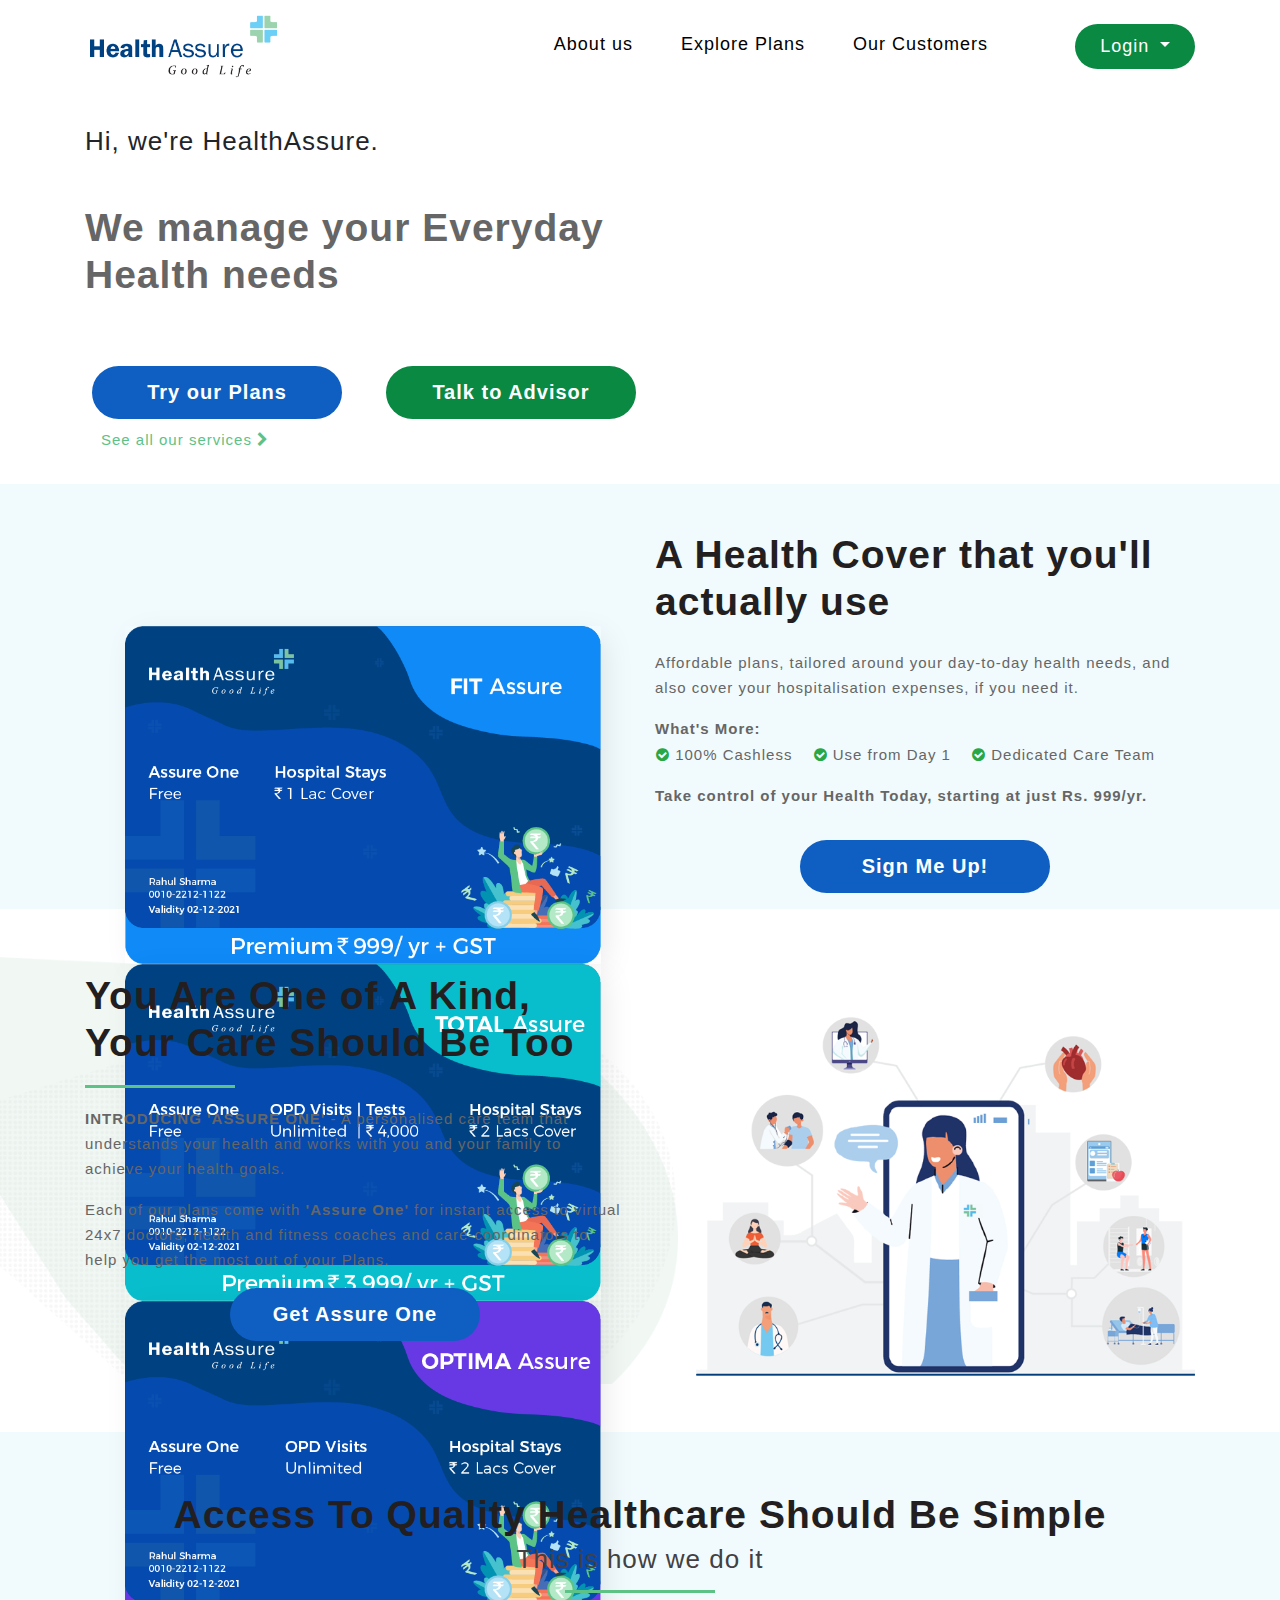
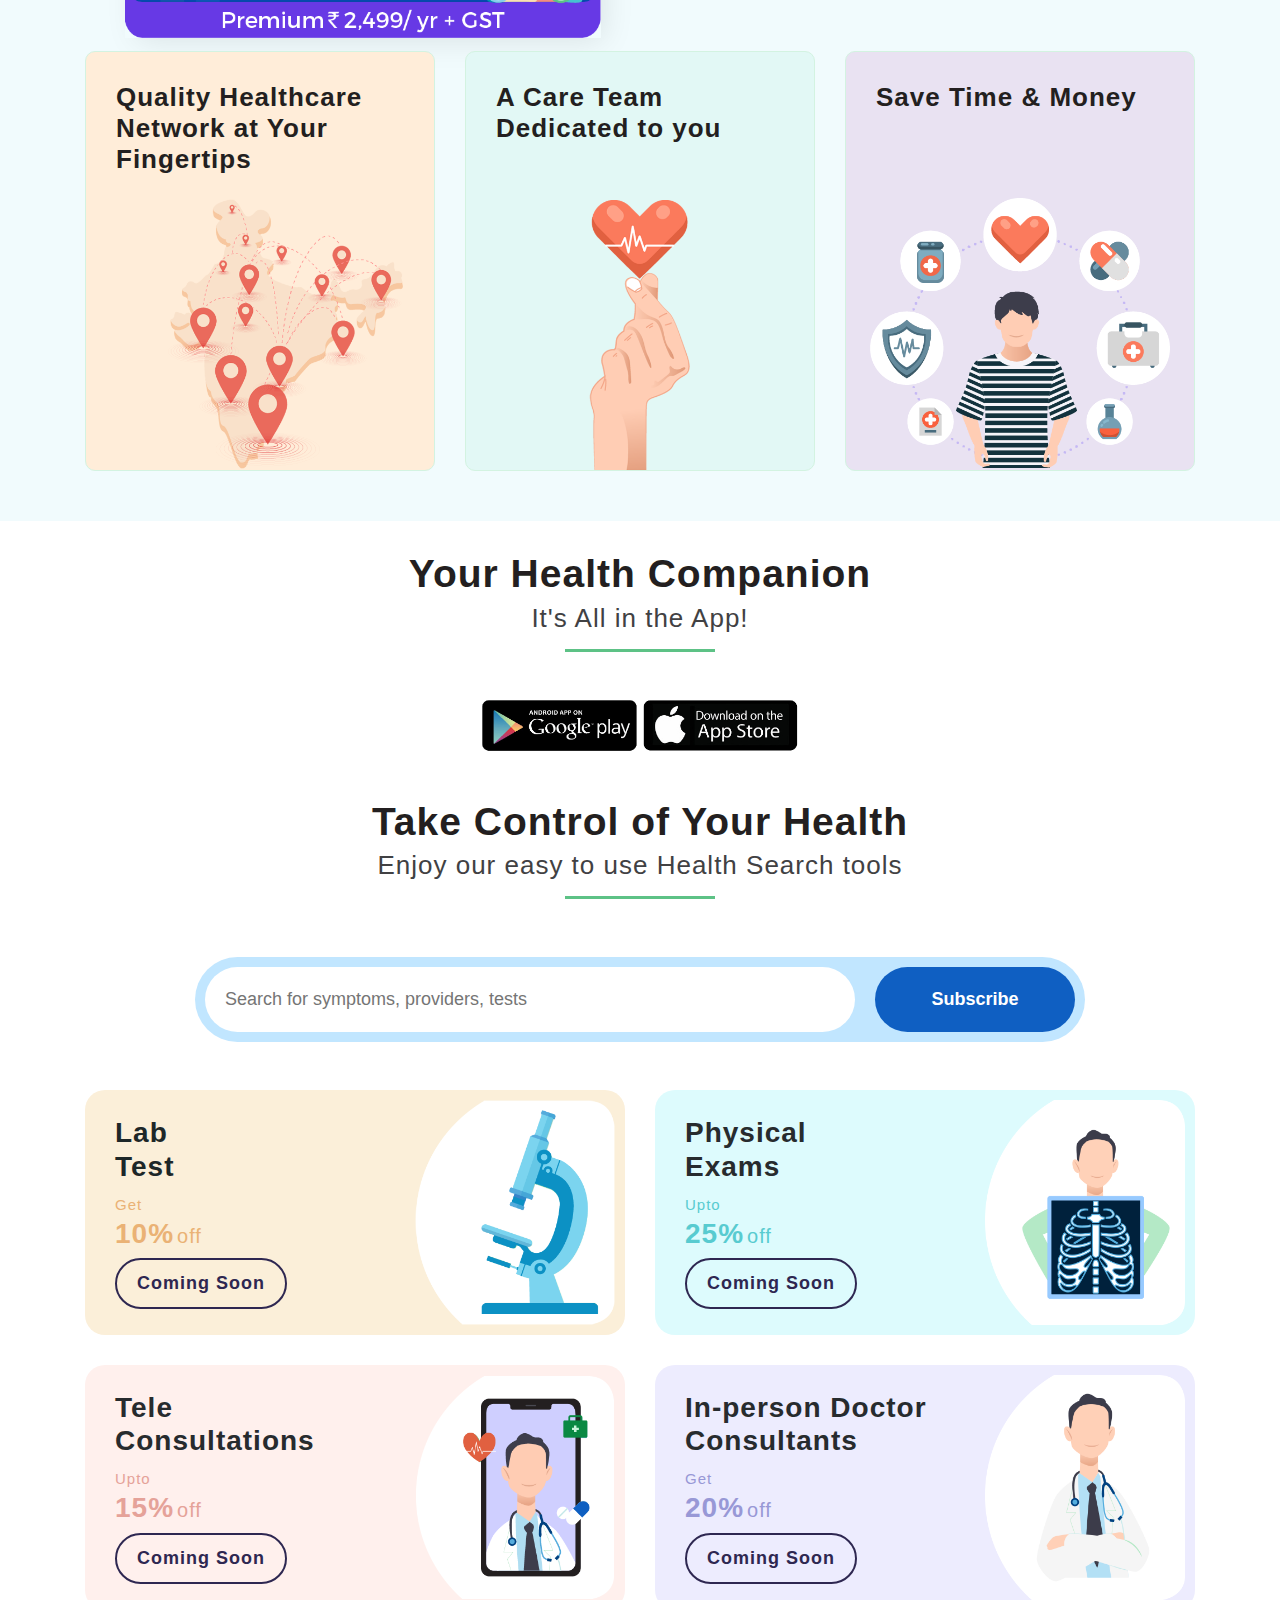
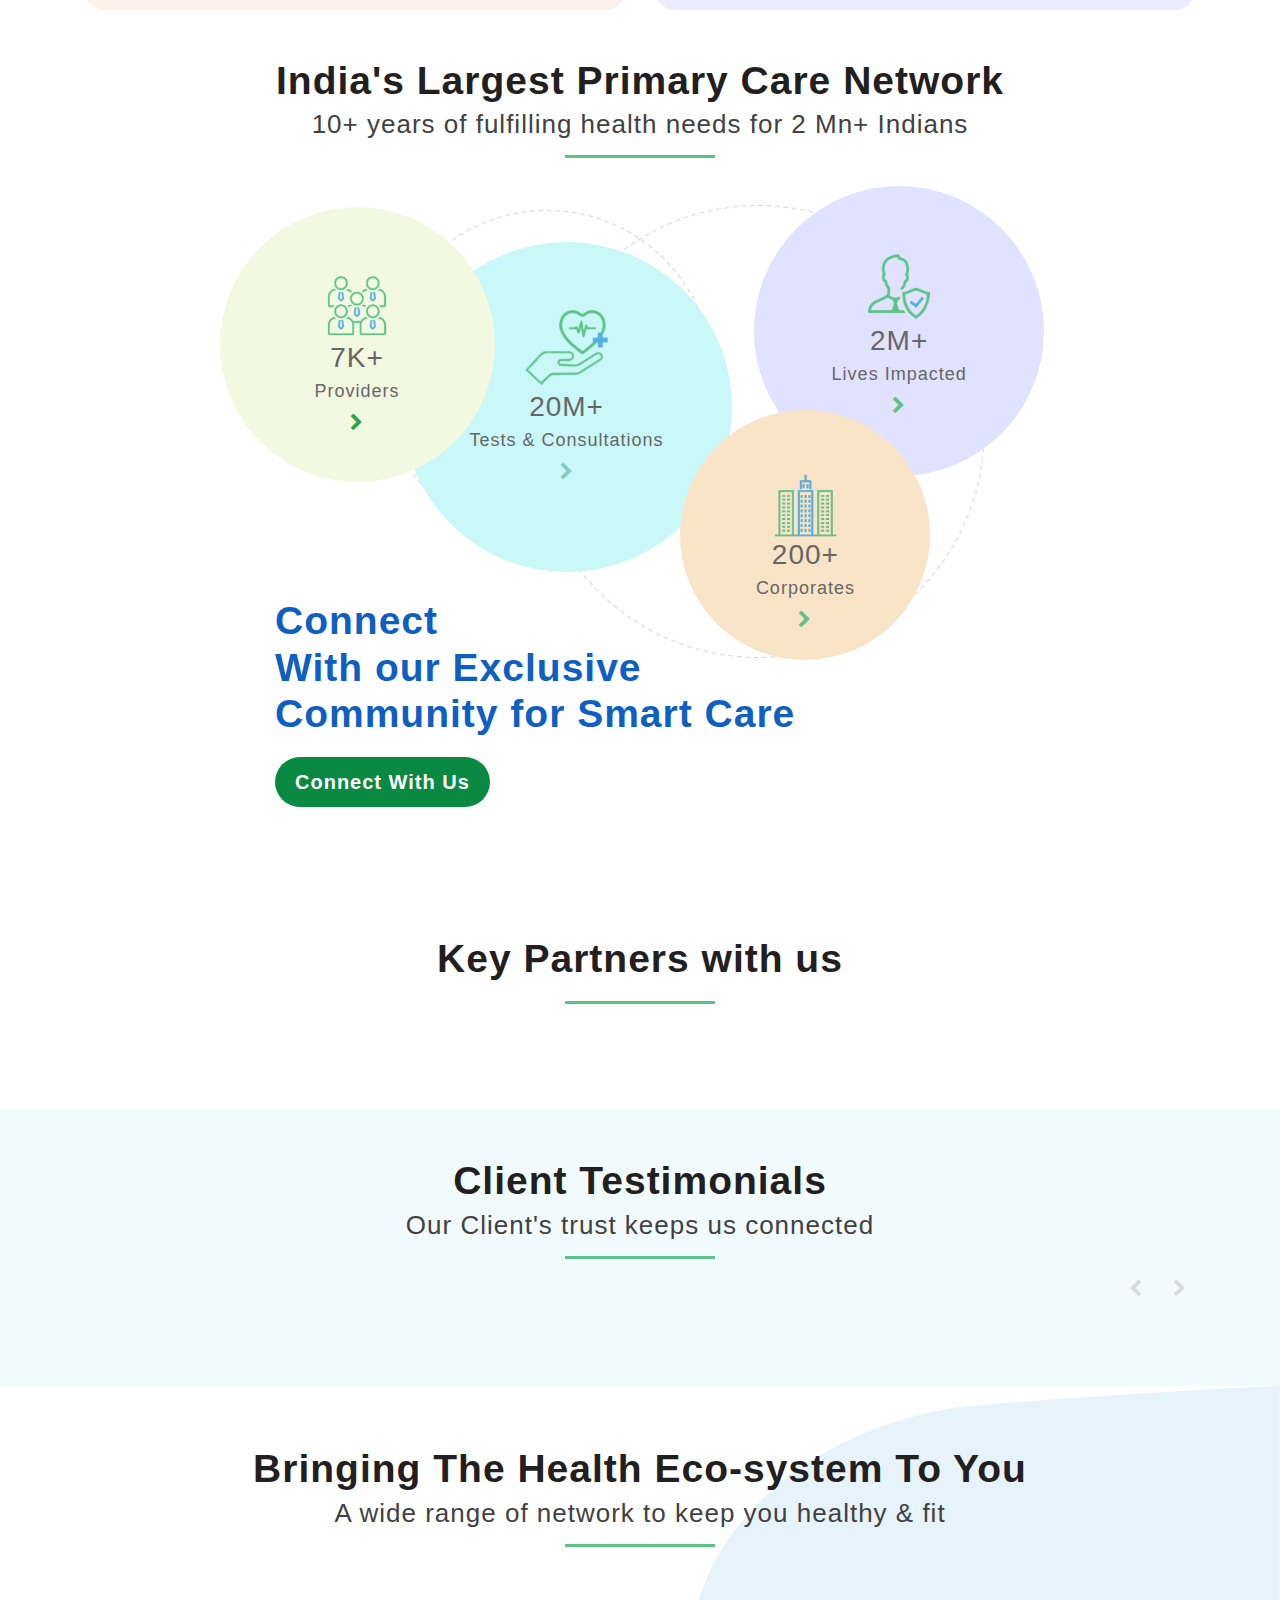
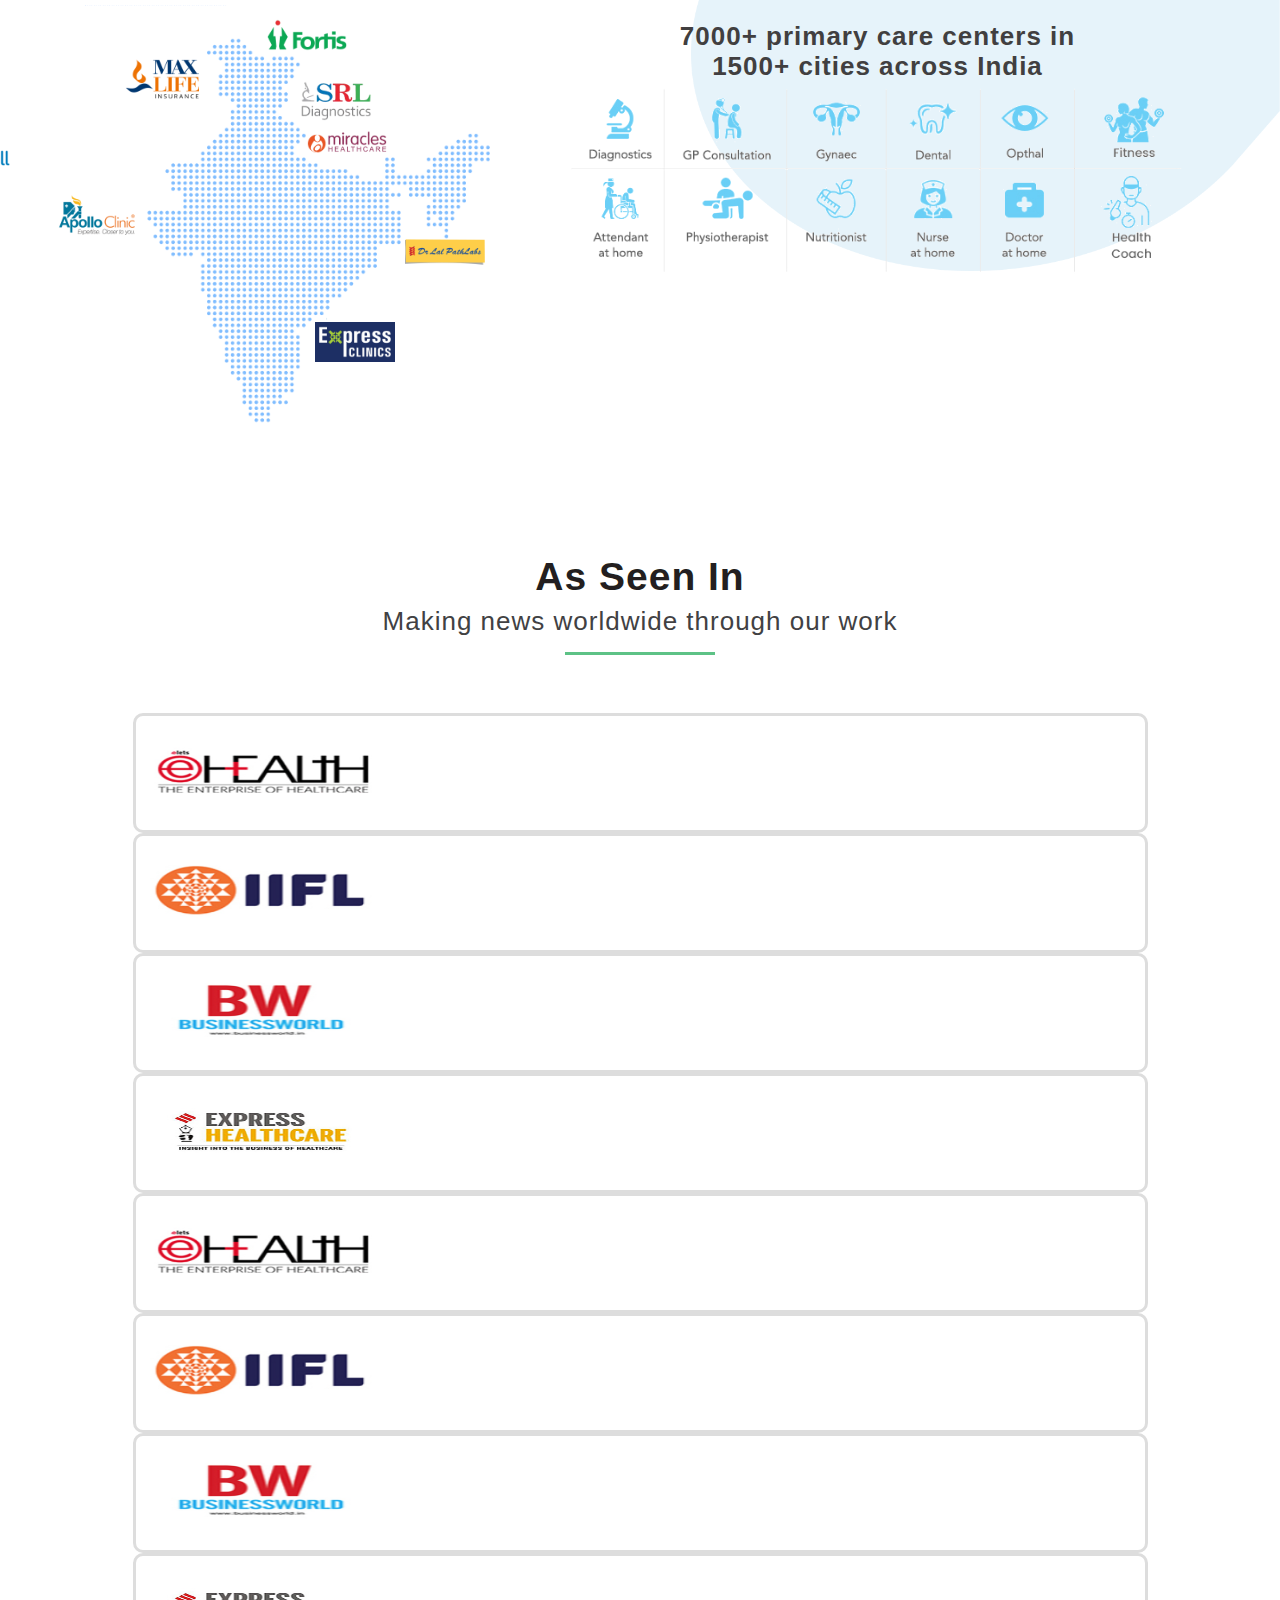
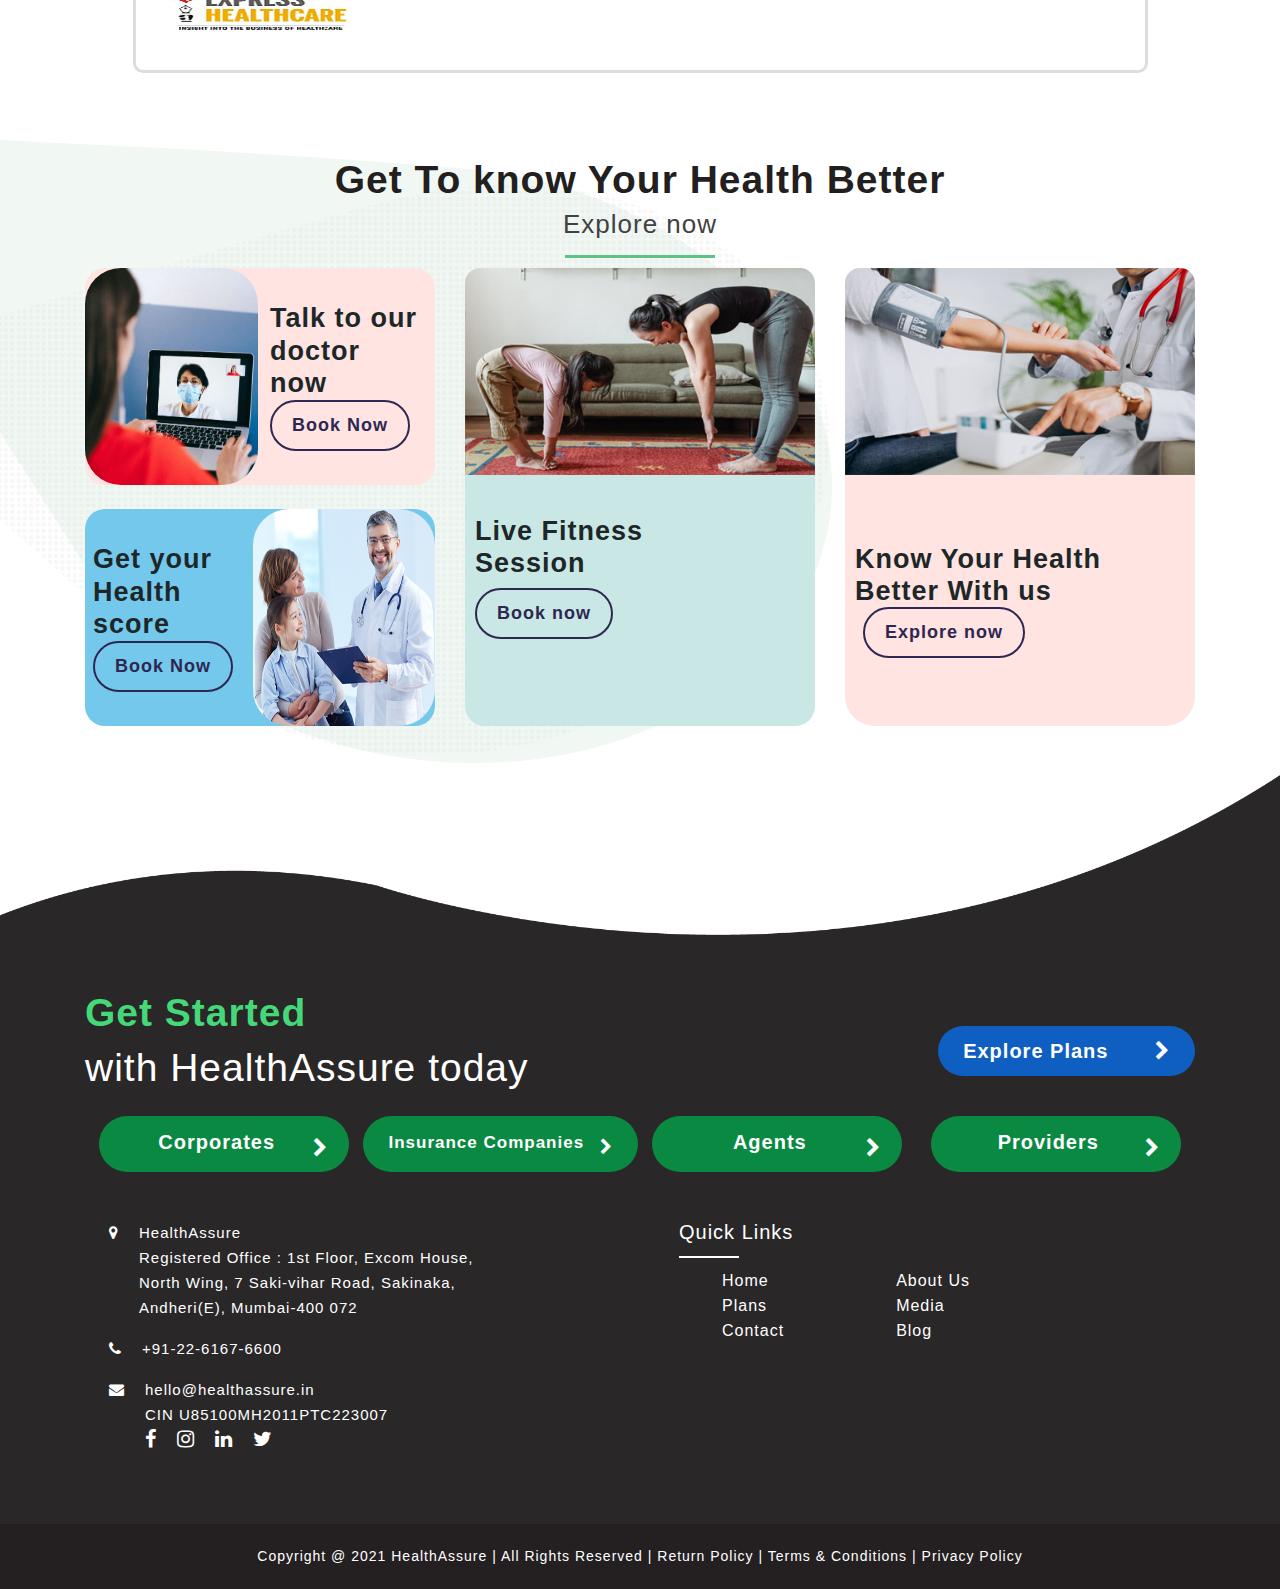
==== commit e3ad9465: "Update index.html" ====
--- a/index.html
+++ b/index.html
@@ -1,4 +1,3 @@
-<<<<<<< HEAD
 
 
 <!doctype html>
@@ -1182,1140 +1181,3 @@
     </script>
 </body>
 </html>
-=======
-
-
-<!doctype html>
-<html lang="en">
-  <head>
-    <meta charset="utf-8">
-    <meta name="viewport" content="width=device-width, initial-scale=1, shrink-to-fit=no">
-    <meta name="description" content="">
-    <meta name="author" content="">
-    <meta name="generator" content="">
-    <title> HealthAssure | Building India's First OPD Health Care Plan </title>
-    <!-- Bootstrap core CSS -->
-<link rel="stylesheet" type="text/css" href="css/bootstrap.min.css">
-<link rel="stylesheet" href="https://cdnjs.cloudflare.com/ajax/libs/font-awesome/4.7.0/css/font-awesome.css" integrity="sha512-5A8nwdMOWrSz20fDsjczgUidUBR8liPYU+WymTZP1lmY9G6Oc7HlZv156XqnsgNUzTyMefFTcsFH/tnJE/+xBg==" crossorigin="anonymous" referrerpolicy="no-referrer" />
-
-  <meta name="description" content="Building India's first OPD Health Care Plan" />
-    <meta name ="Keywords" content="chronic disease management,"/>
-    <link rel="canonical" href="https://opd.healthassure.in" />
-    <meta property="og:locale" content="en_US" />
-    <meta property="og:type" content="website" />
-    <meta property="og:title" content="Building India's first OPD Health Care Plan" />
-    <meta property="og:description" content=" Building India's first OPD Health Care Plan" />
-    <meta property="og:url" content="https://www.healthassure.in/" />
-    <meta property="og:site_name" content=" HealthAssure" />
-    <meta property="article:modified_time" content="2021-05-26T18:42:36+00:00" />
-    <meta name="twitter:card" content="summary_large_image" />
-    <meta name="twitter:label1" content="Est. reading time" />
-    <meta name="twitter:data1" content="7 minutes" />
-   
-    <link rel="stylesheet" href="css/slick.css">
-    <link rel="stylesheet" href="css/animate.css">
-    <link rel="stylesheet" href="css/jquery.wordrotator.css">
-    <link rel="stylesheet" type="text/css" href="css/style.css">
-    <link rel="shortcut icon" type="image/x-icon" href="images/favicon.png">
-
-<link href="https://cdnjs.cloudflare.com/ajax/libs/OwlCarousel2/2.3.4/assets/owl.carousel.min.css" rel="stylesheet" />
-<link href="https://cdnjs.cloudflare.com/ajax/libs/OwlCarousel2/2.3.4/assets/owl.theme.default.min.css" rel="stylesheet" />
-<link rel="preconnect" href="https://fonts.googleapis.com">
-<link rel="stylesheet" type="text/css" href="css/jquerysctipttop.css">
- <!-- <link href="http://www.jqueryscript.net/css/jquerysctipttop.css" rel="stylesheet" type="text/css"> -->
-
-</head>
-  <body>
-
-<nav class="navbar navbar-expand-lg navbar-light fixed-top" style="z-index: 99999;">
-    <div class="container mt-2 mb-2">
-        <a class="navbar-brand logo mdcenter" href="index.html"><img src="images/logo.png"></a>
-        <button class="navbar-toggler" type="button" data-toggle="collapse" data-target="#mobile_nav" aria-controls="mobile_nav" aria-expanded="false" aria-label="Toggle navigation">
-         <span class="navbar-toggler-icon"></span> 
-        </button>
-        <div class="collapse navbar-collapse" id="mobile_nav">
-        <ul class="navbar-nav mr-auto mt-2 mt-lg-0 float-md-right">
-        </ul>
-        <ul class="navbar-nav navbar-light ">
-            <li class="nav-item"><a class="nav-link" href="#"> About us</a></li>
-            <li class="nav-item"><a class="nav-link" href="#plan">Explore Plans</a></li>
-             <li class="nav-item"><a class="nav-link" href="#client">Our Customers</a></li>
-            <li class="nav-item dmenu dropdown loginp">
-                <a class="nav-link dropdown-toggle btn1" href="#" id="navbarDropdown" role="button" data-toggle="dropdown" aria-haspopup="true" aria-expanded="false">
-                Login
-                </a>
-                <div class="dropdown-menu sm-menu" aria-labelledby="navbarDropdown">
-                    <a class="dropdown-item" href=" https://www.healthassure.in/Register/MpowerLogin?mpower=mpower" target="_blank"> Insurer Login </a>
-                    <a class="dropdown-item" href="https://www.healthassure.in/Register/MpowerLogin?mpower=mpower" target="_blank"> Corporate Login </a>
-                    <a class="dropdown-item" href="https://live.healthassure.in/Products" target="_blank" > HealthAssure Login </a>
-                </div>
-            </li>
-           </ul>
-        </div>
-    </div>
-</nav>
-<section class="bg-white">
-<div class="container rotar pb-1 mob mt-6 pt-5 pb-3 ">
-        <div class="row ">
-            <div class="col-md-6 col-lg-6">
-              <h1 class="static-banner-headline mb-0 pt-2">Hi, we're HealthAssure.</h1>
-                 <h1 class="pt-5 pb-3"> We manage your Everyday  Health needs  </h1>
-                <p class="rotation-animations pt-1 pb-3">
-                <span id="box6words" >  </span>  </p>
-         <div class="two-btn-wrapper d-flex mdcenter pt-2">
-                <a href="/opd" class="btn-class border-blue">Try our Plans  </a>
-                    <a href="#" class="btn-class border-green mrmns" data-toggle="modal" data-target="#exampleModal">Talk to Advisor </a>
-                 </div>
-                <p class="pt-2 pl-3"><a href="#services"> See all our services <i class="fa fa-chevron-right" aria-hidden="true"></i> </a> </p>
-              </div>
-            <div class="col-md-6 col-lg-6 pt-5  mdcenter">
-                <div id="box4words" > </div>
-            </div>
-        </div>
-    </div>
-</section>
-
-
-<section class="bg-white desk">
- <div class="container rotar mt-6 pb-3 pt-3">
-        <div class="row ">
-            <div class="col-md-6 col-lg-6">
-                 <h1 class="static-banner-headline mb-0 mainhead pt-6 ">Hi, we're HealthAssure.</h1>
-                 <h2 class="pt-3 pb-1"> We manage your Everyday Health needs  </h2>
-                 <p class="rotation-animations pt-2 ">
-                    <span id="box2words" > </span> </p>
-             </div>
-            <div class="col-md-6 col-lg-6 pb-1  mdcenter">
-                <div id="box1words" > </div>
-           <div class="two-btn-wrapper d-flex mdcenter mt-4">
-                    <a href="/opd" class="btn-class border-blue">Try our Plans </a>
-                    <a href="#" class="btn-class border-green" data-toggle="modal" data-target="#exampleModal">Request Callback</a>
-                </div>
-        <p class="pt-2 pl-3"><a href="#services"> see all our services <i class="fa fa-chevron-right"></i> </a></p>
-              </div>
-         </div>
-    </div>
-</section>
-
-
-
-<section class="bggrey" id="plan">
- <div class="container mob1 ">
-   <div class="row">
-        <div class="col-md-6 col-lg-7 col-xl-6 ">
-         <div class="sldr1 pt-8"  id="sldr1" >
-          <ul class="mr-4">
-            <li> <img src="images/card-1.png" class="img-fluid optcard" alt="" />
-            </li>
-            <li> <img src="images/card-2.png" class="img-fluid optcard" alt="" />
-            </li>
-            <li> <img src="images/card-3.png" class="img-fluid optcard" alt="" />
-            </li>
-    <i class="fa fa-chevron-left left" aria-hidden="true"></i>
-      <i class="fa fa-chevron-right right" aria-hidden="true"></i>
-         </ul>
-    </div>
-</div>
-
- <div class="col-md-6 col-lg-5 col-xl-6">
-                  <h2 class=" pt-5 head">A Health Cover that you'll actually use </h2>
-     <p class="  pt-3 ">Affordable plans, tailored around your day-to-day health needs, and also cover your hospitalisation expenses, if you need it. </b> </p>
-              <div class="row">
-            <div class="col-md-12">  <p><b> What's More: </b> </p> </div>
-
-<p class="pl-3" style="margin-top: -15px;"><i class="fa  fa-check-circle text-success " aria-hidden="true"></i><span class="pr-3"> 100% Cashless </span><i class="fa  fa-check-circle text-success " aria-hidden="true"></i><span class="pr-3"> Use from Day 1 </span><i class="fa  fa-check-circle text-success " aria-hidden="true"></i><span class="pr-3"> Dedicated Care Team </span></p>
-
-</div> 
-<p><b> Take control of your Health Today, starting at just Rs. 999/yr.</b></p>
-                        <div class="d-flex  mdcenter pb-3">
-                           <a href="/opd" class="btn-class border-blue  mt-3"> Sign Me Up! </a>
-     </div>
-        </div>
-         </div>
-  </div>
-
-
-  <div class="container desk1 ">
-  <div class="row ">
-        <div class="col-md-12 ">
-            <h2 class=" pt-1 head">A Health Cover that you'll actually use </h2>      
-   <p class=" pb-2 pt-3 ">Affordable plans, tailored around your day-to-day health needs, and also cover your hospitalisation expenses, if you need it.  </p>
-<p><b> What's More: </b> </p>
- <div class="row">
-            <div class="col-md-4">
-                <p><i class="fa pr-2  fa-check-circle text-success " aria-hidden="true"></i> 100% Cashless</p>
-             </div>
-      <div class="col-md-4">
-<p><i class="fa  fa-check-circle  text-success " aria-hidden="true"></i> Use from Day 1</p> 
-</div>
- <div class="col-md-4">
-<p><i class="fa  fa-check-circle text-success " aria-hidden="true"></i> Dedicated Care Team </p>   
-     </div>
-</div> 
-
-<div class="row ">
-        <div class="col-lg-12">
-          <div id="card-slider" class="owl-carousel mx-auto">
-
-            <!--TESTIMONIAL 1 -->
-           <div class="item">
-             <img src="images/card-1.png" class="img-fluid" alt=" Fit Assure" >
-               </div>
-         <div class="item">
-             <img src="images/card-2.png" class="img-fluid" alt="Optima Assure">
-               </div>
-            <div class="item">
-             <img src="images/card-3.png" class="img-fluid" alt="Total Assure"  >
-              </div>
-        </div>
-        </div>
-      </div>
-<p > Take control of your Health Today, starting at just Rs. 999/yr. </p>
-                        <div class="d-flex  mdcenter pb-3">
-                        <a href="/opd" class="btn-class border-blue  "> Sign Me Up! </a>
-                     </div>
-                </div>
-  
-         </div>
-  </div>
-</section>
-
-
-<section class="we-take-care mt-5">
-    <div class="container">
-         <div class="row">
-        <div class="col-md-6 pt-3">
-             <h2 class="head" > You Are One of A Kind,  Your Care Should Be Too </h2>
-              <div class="linel" ></div>
-                <p class="pt-2 "><b> INTRODUCING 'ASSURE ONE'</b> - A personalised care team that understands your health and works with you and your family to achieve your health goals. </p>
-                <p>Each of our plans come with <b>'Assure One'</b> for instant access to virtual 24x7 doctors, health  and fitness coaches and care-coordinators to help you get the most out of your Plans. </p>
-
-
-                  <div class="d-flex  mdcenter pb-3">
-                        <a href="/opd" class="btn-class border-blue  "> Get Assure One </a>
-                     </div>
-                   </div>
-           <div class="col-md-6 h-100 pb-2  wher">
-                <img src="images/whereur.png" class="img-fluid whereu ">
-            </div>
-         </div>
-    </div>
-</section>
-
-<section class="bggrey">
-<div class="container mob1  mt-5">
-        <div class="row mainhead" >
-            <div class="col-md-12  mb-5">
-             <h2 class="head text-center" > Access To Quality Healthcare Should Be Simple </h2>
-                <p class="subhead text-center" > This is how we do it </p>
-                <div class="line"></div>
-            </div>
-        </div>
-
-        <div class="row ">
-<div class="col-md-6 col-sm-12 col-xs-12 col-lg-4">
-                <a href="#network" class="fingr-wrapper fingr-inner-1" >
-                    <h2 class="black ">Quality Healthcare Network at Your Fingertips </h2>
-                    <p class="fingr-content black ">Access top-rated primary care centers and hospitals, near you. Its all on the app </p>
-                    </a>
-                </div>
-         <div class="col-md-6 col-sm-12 col-xs-12 col-lg-4">
-                <a href="#fingertips" class="fingr-wrapper fingr-inner-2" >
-                    <h2 class="black">A Care Team Dedicated to you </h2>
-                    <p class="fingr-content black ">Care Team to co-ordinate your care and help you be on top of your health goals </p>
-                     
-                </a>
-            </div>
-          <div class="col-md-6 col-sm-12 col-xs-12 col-lg-4">
-                <a href="#" class="fingr-wrapper fingr-inner-3">
-                    <h2 class="black"> Save Time & Money</h2>
-                    <p class="fingr-content black ">Affordable Plans that look after your everyday health, starting @ just Rs. 999/pa </p>
-                    </a>
-            </div>
-       </div>
-   </div>
-</section>
-
-
-<section class="bggrey">
-        <div class="container desk1 mt-5">
-
-          <div class="row mainhead" >
-            <div class="col-md-12  mb-5">
-       <h2 class="head text-center" > Access To Quality Healthcare Should Be Simple </h2>
-                <p class="subhead text-center" >This is how we do it </p>
-                <div class="line"></div>
-            </div>
-            </div>
-  <div class="row">
-                <div class="col-md-12">
-                    <div id="news-slider2" class="owl-carousel">
-                        <div class="post-slide2">
-                          <a href="#fingertips" class="fingr-wrapper fingr-inner-1" >
-                    <h2 class="black">Quality Healthcare Network at Your Fingertips </h2>
-                    </a> 
-                 <p class="fingr-content black">Access top-rated primary care centers and hospitals, near you. Its all on the app. </p> 
-               </div>
-           <div class="post-slide2">
-                         <a href="#network" class="fingr-wrapper fingr-inner-2" >
-                    <h2 class="black"> A Care Team Dedicated to you.</h2>
-                     </a>
-                     <p class="fingr-content black "> Care Team to co-ordinate your care and help you be on top of your health goals </p>
-                  </div>
-                    <div class="post-slide2">
-                           <a href="#" class="fingr-wrapper fingr-inner-3">
-                    <h2 class="black"> Affordable Plans. Save Time & Money </h2>
-                   </a>
-                     <p class="fingr-content black ">Affordable Insurance Plans that look after your everyday health, starting at just Rs. 999/pa </p>
-                  
-                      </div>
-                    </div>
-                </div>
-            </div>
-        </div>
-    </section>
-   
-<!-- start your health companion section -->
-
-<section class="testimonials mainhead" style="padding-top: 30px!important;" id="fingertips" >
-    <div class="container text-center">
-         <h2 class="head">Your Health Companion </h2>
-            <p class="subhead"> It's All in the App! </p>
-            <div class="line mb-5"> </div>
-
-      <div class="row ">
-        <div class="col-lg-12">
-          <div id="customers-testimonials" class="owl-carousel mx-auto">
-
-            <!--TESTIMONIAL 1 -->
-            
-      <div class="item">
-             <img src="images/general-physician.png" class="img-fluid" alt=" General Physician" >
-               </div>
-         <div class="item">
-             <img src="images/pharmacy1.png" class="img-fluid" alt=" Pharmacy">
-               </div>
-            <div class="item">
-             <img src="images/diagnostic.png" class="img-fluid" alt=" Diagnostics"  >
-              </div>
-          <div class="item">
-             <img src="images/tele-consultation.png" class="img-fluid" alt="Tele Consultation" >
-            </div>
-           <div class="item">
-             <img src="images/wellness-mob.png" class="img-fluid" alt="Wellness " >
-            </div>
-           </div>
-        </div>
-      </div>
- <div class="row">
-    <div class="col-md-12 text-center ">
-       <a href="https://play.google.com/store/apps/details?id=com.healthassure" target="_blank"><img src="images/play-store.jpg" class="img-fluid w-14" alt=" Play store"> </a> 
-        <a href="https://apps.apple.com/in/app/healthpass-doctors-health/id1397803100" target="_blank"> <img src="images/app-store.jpg" class="img-fluid w-14" alt="App Store"> </a>
-      </div>
-    </div>
- </div>
- </section>
-
- <!-- End your health companion section -->
-
-    <div class="container mainhead pt-5 " id="services">
-                <div class="row">
-                    <div class="col-12 text-center">
-                        <h2 class="head">Take Control of Your Health</h2>
-                        <p class="subhead">Enjoy our easy to use Health Search tools</p>
-                        <div class="line"></div>
-                    </div>
-
-   <div class="col-12 text-center input-start-search d-flex justify-content-center pt-5 mob1">
-                        <div class="d-flex search-box">
-                            <div class="">
-                                <input type="search" name="input_search_query" id="input_search_query"
-                                    placeholder="Search for symptoms, providers, tests">
-                                <button type="submit" class="input-search-btn"><!-- <i class="fa fa-search"></i> --></button>
-                            </div>
-                            <div class="">
-                                <input type="submit" value="Subscribe" class="input-submit-btn">
-                            </div>
-                        </div>
-                    </div>
-
-        <div class="col-12 text-center input-start-search d-flex justify-content-center pt-3 desk1">
-                        <div class="d-flex search-box">
-                            <div >
-                                <input type="search" name="input_search_query" id="input_search_query"
-                                    placeholder="Search for symptoms, providers, tests" required>
-                                <button type="submit" class="input-search-btn"><i class="fa fa-search"></i></button>
-                            </div>
-                            <div >
-                                <!-- <input type="submit" value="Submit" class="input-submit-btn"> -->
-                                <button class="btn btn-primary input-submit-btn" ><i class="fa fa-paper-plane" aria-hidden="true"></i> </button>
-                            </div>
-                        </div>
-                    </div>
-              </div>
-
-
-
-
-
-
-<div class="row flex-cr-gap desk1 pt-3">
-                <div class="col-md-12">
-                    <div id="serviceslider1" class="owl-carousel">
-                        <div class="post-slide2">
-                       <div class="d-flex card-wrapper justify-space-between align-items-center card-1">
-                                    <div class="card-info ">
-                                        <h4 class="darkb1" >Lab<br> Test </h4>
-                                        <p class="mb-0 disc1">Get</p>
-                                        <h3 class="disc1">10%<span style="font-size: 20px; margin-left: 3px;">off</span></h3>
-                                        <a href="#" class="border-btn"> Coming Soon </a>
-                                    </div>
-                                    <div class="card-img " style="width: 40%;"><img
-                                            src="images/diagnostic-services.png" alt=" Diagnostics Services" class="img-fluid align-self-end"></div>
-                                </div>
-                              </div>
-            <div class="post-slide2">
-            <div class="d-flex card-wrapper justify-space-between align-items-center card-2">
-                                    <div class="card-info ">
-                                        <h4 > Scans & <br> X-ray </h4>
-                                        <p class="mb-0 disc2">Upto</p>
-                                        <h3 class="disc2">25%<span style="font-size: 20px; margin-left: 3px;">off</span></h3>
-                                        <a href="#" class="border-btn"> Coming Soon </a>
-                                    </div>
-                                    <div class="card-img" style="width: 40%;"><img src="images/Physical-Exam.png"
-                                            alt=" Physicial Exam" class="img-fluid"></div>
-                                </div>
-                                 </div>
-                        
-                        <div class="post-slide2">
-                    <div class="d-flex card-wrapper justify-space-between align-items-center card-3">
-                                    <div class="card-info ">
-                                        <h4 >Tele<br>Consultations</h4>
-                                        <p class="mb-0 disc3">Upto</p>
-                                        <h3 class="disc3">15%<span style="font-size: 20px; margin-left: 3px;">off</span></h3>
-                                        <a href="#" class="border-btn"> Coming Soon </a>
-                                    </div>
-                                    <div class="card-img" style="width: 40%;"><img
-                                            src="images/tele-consultations.png" alt=" Tele Consultation" class="img-fluid"></div>
-                                </div>
-                                  </div>
-
-               <div class="post-slide2">
-                     <div class="d-flex card-wrapper justify-space-between align-items-center card-4">
-                                    <div class="card-info ">
-                                        <h4 >In-person Doctor<br>Consultants</h4>
-                                        <p class="mb-0 disc4">Get</p>
-                                        <h3 class="disc4">20%<span style="font-size: 20px; margin-left: 3px;">off</span></h3>
-                                        <a href="#" class="border-btn"> Coming Soon </a>
-                                    </div>
-                                    <div class="card-img" style="width: 40%;"><img
-                                            src="images/In-person-Consultation.png" alt=" In Person Consultation" class="img-fluid">
-                                    </div>
-                                </div>
-                           </div>
-                    </div>
-                </div>
-            </div>
-
-
-
-     <div class="row mt-5 mob1">
-                    <div class="container">
-                        <div class="row flex-cr-gap">
-                            <div class="col-12 col-md-6 text-primary">
-                                <div class="d-flex card-wrapper justify-space-between align-items-center card-1">
-                                    <div class="card-info ">
-                                        <h4 class="darkb1" > Lab<br> Test </h4>
-                                        <p class="mb-0 disc1">Get</p>
-                                        <h3 class="disc1">10%<span style="font-size: 20px; margin-left: 3px;">off</span></h3>
-                                        <a href="#" class="border-btn"> Coming Soon</a>
-                                    </div>
-                                    <div class="card-img " style="width: 40%;"><img
-                                            src="images/diagnostic-services.png" alt=" Diagnostic Services" class="img-fluid align-self-end"></div>
-                                </div>
-                            </div>
-                            <div class="col-12 col-md-6 darkb">
-                                <div class="d-flex card-wrapper justify-space-between align-items-center card-2">
-                                    <div class="card-info ">
-                                        <h4 >Physical<br>Exams</h4>
-                                        <p class="mb-0 disc2">Upto</p>
-                                        <h3 class="disc2">25%<span style="font-size: 20px; margin-left: 3px;">off</span></h3>
-                                        <a href="#" class="border-btn">Coming Soon</a>
-                                    </div>
-                                    <div class="card-img" style="width: 40%;"><img src="images/Physical-Exam.png"
-                                            alt=" Physical Exam" class="img-fluid"></div>
-                                </div>
-                            </div>
-                            <div class="col-12 col-md-6  darkb mh-100">
-                                <div class="d-flex card-wrapper justify-space-between align-items-center card-3">
-                                    <div class="card-info ">
-                                        <h4 >Tele<br>Consultations</h4>
-                                        <p class="mb-0 disc3">Upto</p>
-                                        <h3 class="disc3">15%<span style="font-size: 20px; margin-left: 3px;">off</span></h3>
-                                        <a href="#" class="border-btn">Coming Soon</a>
-                                    </div>
-                    <div class="card-img" style="width: 40%;"><img src="images/tele-consultations.png" alt=" Tele Consultation" class="img-fluid"></div>
-                                </div>
-                            </div>
-                            <div class="col-12 col-md-6 darkb">
-                                <div class="d-flex card-wrapper justify-space-between align-items-center card-4">
-                                    <div class="card-info ">
-                                        <h4 >In-person Doctor<br>Consultants</h4>
-                                        <p class="mb-0 disc4">Get</p>
-                                        <h3 class="disc4">20%<span style="font-size: 20px; margin-left: 3px;">off</span></h3>
-                                        <a href="#" class="border-btn">Coming Soon </a>
-                                    </div>
-                                    <div class="card-img" style="width: 40%;"><img
-                                            src="images/In-person-Consultation.png" alt=" In Person Consultation" class="img-fluid">
-                                    </div>
-                                </div>
-                            </div>
-                        </div>
-                    </div>
-                </div>
-            </div>
-
-
-
-   <div class="container  pt-5 pb-6">
-        <div class="row pb-3">
-            <div class="col-md-12 col-ms-12 text-center ">
-                  <h2 class="head">India's Largest Primary Care Network</h2>
-                <p class="subhead">10+ years of fulfilling  health needs for  2 Mn+ Indians</p>
-                <div class="line"></div>
-           </div>
-        </div>
-
-        <div class="row pt-3 dottedbg ">
-            <div class="col-md-10 offset-md-2 col-sm-12 ">
-                <div class="row  pt-5">
-                  <div class="col-md-3 pt-5  col-sm-3">
-                <div class="circle2 ">
-                <img src="images/insurance-companies.png" alt=" Insurance Companies" class="img-fluid w-25 circletspace ">
-                    <h3>20M+ </h3>
-                    <p> Tests & Consultations </p>
-               <p><a href="provider.html" target="_blank"> <i class="fa fa-chevron-right text-circle2" aria-hidden="true"></i></a></p>
-               </div>
-            </div>
-         
-          <div class="col-md-3 col-sm-3">
-                <div class="circle1 ">
-                    <img src="images/providers.png" class="img-fluid w-25 circletspace" alt="Providers" >
-                    <h3>7K+ </h3>
-                    <p> Providers</p>
-               <p> <a href="provider.html" target="_blank"><i class="fa fa-chevron-right text-success" aria-hidden="true"></i> </a></p>
-               </div>
-            </div>
-          
-           <div class="col-md-3 col-sm-3">
-                <div class="circle4">
-                    <img src="images/Corporates1.png" class="img-fluid w-25 circletspace" alt="Corporate Icon">
-                    <h3>2M+ </h3>
-                    <p> Lives Impacted </p>
-               <p><a href="corporate-wellness.html" target="_blank"> <i class="fa fa-chevron-right" aria-hidden="true"></i></a></p>
-               </div>
-            </div>
-
-             <div class="col-md-3  col-sm-3">
-                <div class="circle3">
-                <img src="images/agents.png" class="img-fluid w-25 circletspace" alt="Agents">
-                    <h3>200+ </h3>
-                    <p> Corporates </p>
-               <p><a href="corporate-wellness.html" target="_blank"> <i class="fa fa-chevron-right" aria-hidden="true"></i></a></p>
-               </div>
-            </div>
-            <div class="col-md-8">
-                <h2 class="head darkb2 pcnt pb-4 pt-3">Connect <br> With our Exclusive<br> Community for Smart Care </h2>
-                <a href="#" class="btn-class border-green connect mt-5" data-toggle="modal" data-target="#exampleModal">Connect With Us</a>
-                 </div>
-          </div>
-         </div>
-       </div>
-        
-    </div>
-
-
-<div class="container">
-     <div class="row mainhead ">
-            <div class="col-12 text-center">
-                <h2 class="head"> Key Partners with us</h2>
-                <div class="line"></div>
-            </div>
-        </div>
-
-
- <div class="row flex-cr-gap  pt-5 pb-5">
-<div id="corporateslider" class="owl-carousel">
-       <div class="post-slide2">
-   <div class="col">
-        <img src="corporate/aditya-birla.png" class="img-fluid corporate" alt=" Aditya Birla">
-   </div>
-         </div>
-        <div class="post-slide2">
-     <div class="col">
-        <img src="corporate/kotak-life.jpg" class="img-fluid corporate" alt="Kotak Life">
-   </div>
- </div>
-<div class="post-slide2">
-<div class="col">
-        <img src="corporate/fedex.png" class="img-fluid corporate" alt="Fedex">
-   </div>
- </div>
- <div class="post-slide2">
-<div class=" col">
-        <img src="corporate/hdfc-life.png" class="img-fluid corporate" alt="Hdfc Life">
-   </div>
-</div>
-<div class="post-slide2">
- <div class="col">
-        <img src="corporate/met-life.jpg" class="img-fluid corporate" alt="Met Life">
-   </div>
-    </div>
- <div class="post-slide2">
-    <div class="col">
-        <img src="corporate/lic.png" class="img-fluid corporate" alt="Lic Life Insurance">
-   </div>
-</div>
-    <div class="post-slide2">
-<div class="col">
-        <img src="corporate/reliance-life.png" class="img-fluid corporate" alt="Reliance Life Insurance">
-   </div>
- </div>
-  <div class="post-slide2">
- <div class="col ">
-    <img src="corporate/birla-sun-life.jpg" class="img-fluid corporate" alt="Birla Sun Life">
-   </div>
-</div>
-<div class="post-slide2">
- <div class="col">
-        <img src="corporate/deutsche-bank.jpg" class="img-fluid corporate" alt="Deutsche Bank">
-   </div>
- </div>
-
-<div class="post-slide2">
-   <div class="col">
-        <img src="corporate/max-life.jpg" class="img-fluid corporate" alt=" Max Life">
-   </div>
- </div>
-    <div class="post-slide2">
- <div class="col ">
-        <img src="corporate/icici-bank.png" class="img-fluid corporate" alt=" Icici Bank">
-   </div>
-</div>
- <div class="post-slide2">
-<div class="col">
-        <img src="corporate/max-bupa.png" class="img-fluid corporate" alt="Max Bupa">
-   </div>
- </div>
- <div class="post-slide2">
-<div class="col ">
-        <img src="corporate/icici-prudental.png" class="img-fluid corporate" alt="Icici Prudential">
-   </div>
-</div>
-   <div class="post-slide2">
- <div class="col ">
-        <img src="corporate/tata-aia.png" class="img-fluid corporate" alt=" Tata Aia">
-   </div>
-</div>
-<div class="post-slide2">
-<div class="col ">
-        <img src="corporate/deloitte.png" class="img-fluid corporate" alt="Deloitte">
-   </div>
-</div>
- <div class="post-slide2">
-<div class="col ">
-    <img src="corporate/kotak-mahindra.png" class="img-fluid corporate" alt="Kotak Mahindra">
-   </div>
-</div>
-<div class="post-slide2">
-<div class="col ">
-        <img src="corporate/niyo-x.png" class="img-fluid corporate" alt="Niyo x">
-   </div>
-</div>
-<div class="post-slide2">
-<div class="col ">
-        <img src="corporate/ge-logo.png" class="img-fluid corporate" alt="Ge Logo">
-   </div>
-</div>
-<div class="post-slide2">
-<div class="col ">
-        <img src="corporate/ubs.png" class="img-fluid corporate" alt="Ubs">
-   </div>
-</div>
-<div class="post-slide2">
-<div class="col ">
-        <img src="corporate/standard-chartered.png" class="img-fluid corporate" alt="Standard Chartered">
-   </div>
-</div>
-<div class="post-slide2">
-<div class="col ">
-        <img src="corporate/indus-tower.png" class="img-fluid corporate" alt="Indus Tower">
-   </div>
-</div>
-</div>
- </div>
-</div>
-
-
-
-        <section class="bggrey" id="client"> 
-<div class="container pt-5 pb-2">
-    <div class="row">
-        <div class="col-12 text-center">
-                        <h2 class="head"> Client Testimonials </h2>
-                        <p class="subhead"> Our Client's trust keeps us connected </p>
-                        <div class="line"></div>
-     </div>
-    </div>
-     <div class="row pt-5 mb-5">
-            <div class="col">
-                 <div class="bbb_viewed_title_container">
-                       <div class="bbb_viewed_nav_container mr-2">
-                        <div class="bbb_viewed_nav bbb_viewed_prev"><i class="fa fa-chevron-left"></i></div>
-                            <div class="bbb_viewed_nav bbb_viewed_next"><i class="fa fa-chevron-right"></i></div>
-                        </div>
-                    </div>
-                    <div class="bbb_viewed_slider_container">
-                        <div class="owl-carousel owl-theme bbb_viewed_slider">
-                          <div class="owl-item">
-                                <div class="col-12">
-                             <div class="box4 d-flex flex-column  justify-content-center ">
-                                     <p> Prevention is better than claim! Love how HealthAssure is focused on preventive healthcare along with value-based health insurance plans. Super easy, hassle-free experience as well. </p>
-                                  </div>
-                                 
-                               </div>   
-                                <div class="col-12 testi text-center">
-                                     <img src="images/sodexo-testi.png" class=" img-fluid" alt="Sodexo">
-                                      <p><b>VP, Engagement, Sodexo </b></p>
-                                   </div>
-                       </div>
-                        <div class="owl-item">
-                             <div class="col-12">
-                                <div class="box4 d-flex flex-column  justify-content-center ">
-                                     <p> Fantastic Health Checkup provider that also offers employee health benefits. Their service providers are exceptional. They also provide a chat service with the care team 24/7. I highly recommend HealthAssure </p>
-                                  </div>
-                             </div>
-
-                             <div class="col-12 testi text-center">
-  <img src="images/niyo-x-testi.png" class="img-fluid" alt="Niyo X">  
-   <p><b>Consumer Engagement Head, NiyoX</b></p>  
-</div>
-                   </div>
-                        <div class="owl-item">
-                             <div class="col-12">
-                                <div class="box4 d-flex flex-column  justify-content-center ">
-                                     <p> If it's in my hand I surely give more than 5 star because of their composure and their way. It's growing industry if it's kept that type of positive attitude. Loved it</p>
-                                  </div>
-                             </div>
-                <div class="col-12 testi text-center">
-                         <img src="images/indus-tower-testi.png" alt="Indus Tower" >
-                          <p><b>VP, Indus Towers</b></p>
-                         </div>
-                       </div>
-                <div class="owl-item">
-                             <div class="col-12">
-                                <div class="box4 d-flex flex-column  justify-content-center ">
-                                    <p>HealthAssure plan really stands out in the market not just because of their all-round healthcare features and app but also because of their great service. They have given us constant support, showing that they really care.</p>
-                                  </div>
-                          </div>
-                       <div class="col-12 testi text-center">
-                         <img src="images/ge-logo-testi.png" class="img-fluid" alt="Ge Logo">
-                          <p><b>VP, Engagement,GE </b></p>
-                             </div>
-                           </div>
-                        </div>
-                    </div>
-               </div>
-        </div>
-    </div>
-</section>
-
-      
-
-
-<section class="bringing-section   mainhead " id="network">
-  <div class="container" >
-        <div class="row">
-                    <div class="col-12 text-center">
-                        <h2 class="head">Bringing The Health Eco-system To You</h2>
-                        <p class="subhead">A wide range of network to keep you healthy & fit</p>
-                        <div class="line"></div>
-                    </div>
-                </div>
-                <div class="row ">
-                    <div class="col-lg-5 col-md-5 col-sm-12 pt-5 ">
-<img src="images/map.png" class="img-fluid" alt="India Map">
-<div class="row">
-
-<div class=" col-lg-3 col-md-4 col-sm-3">
-        <img src="images/max-life.png" class="img-fluid max-life" alt="Max Life">
-    </div>
-<div class="col-lg-3  col-md-4 col-sm-3">
-        <img src="images/fortis.png" class="img-fluid fortis" alt="Fortis">
-         </div>
-<div class="col-lg-3 col-md-4 col-sm-3">
-        <img src="images/srl-logo.png" class="img-fluid srl" alt="SRL Diagnostics">
-         </div>
- <div class="col-lg-3 col-md-4 col-sm-3">
- <img src="images/healthcare.png" class="img-fluid miracles-healthcare" alt="Miracles Healthcare">
-         </div>
- <div class="col-lg-3  col-md-4 col-sm-3">
-        <img src="images/medall.png" class="img-fluid medall" alt="Medall ">
-          </div>
-<div class="col-lg-3 col-md-4 col-sm-3">
-        <img src="images/apolloclinic.png" class="img-fluid apolloclinic" alt="Apollo Clinics">
-        
-</div>
-<div class="col-lg-3 col-md-4 col-sm-3">
-        <img src="images/lal-path-logo.png" class="img-fluid lalpath" alt="Lal Path">
-         </div>
- <div class="col-lg-3  col-md-4 col-sm-3">
-        <img src="images/express-clinic.png" class="img-fluid express-clinic" alt="Express Clinics">
-        </div>
-<!-- <div class=" col-lg-3 col-md-4 col-sm-3">
-      <p class="north "> North<br> 2823 centers </p>
-    </div> -->
-
- <!--    <div class=" col-lg-3 col-md-4 col-sm-3">
-      <p class="south"> South <br>  1366 centers </p>
-    </div> -->
-
-
- <!--     <div class=" col-lg-3 col-md-4 col-sm-3">
-      <p class="west"> West <br> 1878 centers </p>
-    </div> -->
-    
-    <!--  <div class=" col-lg-3 col-md-4 col-sm-3">
-      <p class="east"> East <br> 709 centers </p>
-    </div> -->
-
-
-    </div>
-</div>
-<div class="col-lg-7 col-md-7 ecosys">
-                        <div class="text-center   h-100 ">
-    <h5 class="mb-5 head1 ">7000+ primary care centers in <br> 1500+ cities across India</h5>
-                            <img src="images/appicons.png" alt="" class="img-fluid" alt="Appicons">
-                        </div>
-                    </div>
-                </div>
-        </div>
-</section>
-
-<div class="container mainhead" style="padding-top: 30px!important;" id="media">
-        <div class="row">
-            <div class="col-12 text-center">
-                <h2 class="head">As Seen In</h2>
-                <p class="subhead">Making news worldwide through our work</p>
-                <div class="line"></div>
-            </div>
-        </div>
-        <div class="row pt-5 ">
-            <div class="col-md-11 clients-slider" style="margin: 0 auto;">
-                <section class="customer-logos slider">
-                    <div class="slide"><img src="images/logo-1.jpg" class="img-fluid" alt="E Health"></div>
-                    <div class="slide"><img src="images/logo-2.jpg" class="img-fluid" alt="IIFL"></div>
-                    <div class="slide"><img src="images/logo-3.jpg" class="img-fluid" alt=" Business World"></div>
-                    <div class="slide"><img src="images/logo-4.jpg" class="img-fluid" alt="Express Healthcare"></div>
-                    <div class="slide"><img src="images/logo-1.jpg" class="img-fluid" alt="E Health"></div>
-                    <div class="slide"><img src="images/logo-2.jpg" class="img-fluid" alt="IIFL"></div>
-                    <div class="slide"><img src="images/logo-3.jpg" class="img-fluid" alt=" Business World"></div>
-                    <div class="slide"><img src="images/logo-4.jpg" class="img-fluid" alt="Express  Healthcare"></div>
-                </section>
-            </div>
-        </div>
-    </div>
-
-
-<div class="get-know-container   mt-4 pb-5" id="package">
-        <div class="container">
-            <div class="row">
-                <div class="col-12 text-center mainhead">
-                    <h2 class="head">Get To know Your Health Better</h2>
-                    <p class="subhead"> Explore now</p>
-                    <div class="line"></div>
-                </div>
-            </div>
-
-            <div class="row flex-cr-gap d-flex get-know-cards">
-                <div class="col-xs-12  col-sm-12 col-md-6 col-lg-4">
-                    <div class="d-flex card-wrapper p-0  align-items-center card-0">
-                        <div class="card-img cardimg" style="width: 50%;"><img src="images/talk-doctor.jpg" alt="" class="img-fluid cardrds" alt="Talk Doctor"></div>
-                        <div class="card-info ">
-                            <h5 class=" mb-0 darkb1"> Talk to our doctor now</h5>
-                          
-                           
-                            <a href="https://www.healthassure.in/Products/Services/DoctorConsultation?" target="_blank" class="border-btn ">Book Now</a>
-                        </div>
-                    </div>
-
-                    <div class="d-flex card-wrapper p-0 justify-space-between align-items-center card-1 mt-4">
-                        <div class="card-info darkb1 pl-2" >
-                            <h5 class="mb-0  bold1" > Get your Health score </h5>
-                            <a href="https://www.healthassure.in/products/HAHomePage/HRA?" target="_blank" class="border-btn ">Book Now</a>
-                        </div>
-                        <div class="card-img cardimg" style="width: 52%;"><img src="images/healthscore.jpg" alt=" Healthscore"  class="img-fluid cardlrds"></div>
-                    </div>
-                </div>
-                  <div class="col-xs-12  col-sm-12 col-md-6 col-lg-4 d-flex">
-                    <div class="d-flex card-wrapper p-0 card-2 bggrey"
-                        style="flex-direction: column;">
-                        <div class="card-img" ><img src="images/fitness.jpg" alt=" Fitness"
-                                class="img-fluid cardlsrds"></div>
-                        <div class="card-info darkb1">
-                            <div class="pt-3 pb-3">
-                                <h5 class="mb-0 pt-4">Live Fitness <br> Session</h5>
-                               
-                              <div class="d-flex  justify-space-between">
-                                  <a href="https://healthassure.in/Products/WellnessCoach/Wellness" target="_blank" class="border-btn mt-2">Book now</a>
-                                </div>
-                            </div>
-                        </div>
-                    </div>
-                </div>
-              
-                <div class="col-xs-12  col-sm-12 col-md-6 col-lg-4 d-flex">
-                    <div class="d-flex card-wrapper p-0 align-items-center card-3"
-                        style="flex-direction: column;">
-                        <div class="card-img" ><img src="images/blog.jpg" alt=" Blog"
-                                class="img-fluid cardlsrds"></div>
-                        <div class="card-info darkb1">
-                            <div class="pt-3 pb-3">
-                                <h5 class="mb-0 ">Know Your Health <br> Better With us</h5>
-                               
-                              <div class="d-flex align-items-center justify-space-between">
-                                  <a href="https://healthassure.blog/" target="_blank" class="border-btn ml-2">Explore now</a>
-                                </div>
-                            </div>
-                        </div>
-                    </div>
-                </div>
-            </div>
-        </div>
-    </div>
-
-
-
- <section class="footerbg">
-    <div class="container-fluid footer_row_one pt-3">
-        <div class="row">
-            <div class="container">
-                <div class="row d-flex align-items-center ">
-                    <div class="col-lg-8 col-md-6 col-sm-12">
-                        <div class="_one">
-                            <h2>Get Started</h2>
-                            <h3>with HealthAssure today</h3>
-                        </div>
-                    </div>
-                    <div class="col-lg-4 col-md-6  col-sm-12">
-                        <div class="footerblue ">
-                            <a href="#" class=" border-blue1">Explore Plans <i class="fa fa-chevron-right pl-88" ></i></a>
-                        </div>
-                    </div>
-                </div>
-    <div class="row mt-3 d-flex">
-
-                    <div class="col-md-6">
-                          <div class="desk1 ml-4 ">
-                            <div class="mt-4 footerbtn">
-                          <a href="corporate-wellness.html" target="_blank" class=" border-green1 ">Corporates <i class="fa fa-chevron-right ml-2 text-right pl-109"></i></a>
-                          </div>
-                          <div class="mt-4 footerbtn">
-                      <a href="insurance.html" target="_blank"  class=" border-green1  ">Insurance Companies <i class="fa fa-chevron-right ml-2 pl-2 pb-2 pt-2"></i></a>
-                          </div>
-
-                           </div>
-                    </div>
-                    <div class="col-md-6 ">
-
-         <div class="desk1 ml-4  ">
-            <div class="mt-4 footerbtn">
-                <a href="agents.html" target="_blank"  class=" border-green1 ">Agents <i class="fa fa-chevron-right ml-2  pl-148"></i></a>
-            </div>
-            <div class="mt-4 footerbtn">
-            <a href="provider.html" target="_blank"  class=" border-green1 ">Providers <i class="fa fa-chevron-right ml-2 pt-2 pl-123 "></i></a>   
-               </div>
-            </div>
-
-  </div>
-
-  
-   <div class="col-md-12 d-flex justify-space-between w-100 mob1 ">
-                        <a href="corporate-wellness.html" target="_blank"  class="btn-class border-green1 ">Corporates <i class="fa fa-chevron-right  float-right pt-2"></i></a>
-                        <a href="insurance.html" target="_blank"  class=" border-green1">Insurance Companies <i class="fa fa-chevron-right  pl-3 pt-2 float-right"></i></a>
-                        <a href="agents.html" target="_blank"  class="btn-class border-green1 ">Agents <i class="fa fa-chevron-right   float-right pt-2"></i></a>
-                        <a href="provider.html" target="_blank"  class="btn-class border-green1 ">Providers <i class="fa fa-chevron-right  pt-2 float-right"></i></a>
-                    </div>
-                </div>
-
-                <div class="row mt-5">
-                    <div class="col-lg-6  col-md-6 col-sm-12  pb-4">
-                        <div class="addr d-flex ml-4">
-                            <div class="addr-icon">
-                                <i class="fa fa-map-marker"></i>
-                            </div>
-                            <div class="addr-content">
-                                HealthAssure<br>Registered Office : 1st Floor, Excom House,<br> North Wing,  7 Saki-vihar Road, Sakinaka,<br> Andheri(E), Mumbai-400 072
-                            </div>
-                        </div>
-                        <div class="phone d-flex mt-3 ml-4">
-                            <div class="phone-icon">
-                                <i class="fa fa-phone"></i>
-                            </div>
-                            <div class="phone-content">
-                                +91-22-6167-6600
-                            </div>
-                        </div>
-                        <div class="mail d-flex mt-3 ml-4">
-                            <div class="mail-icon">
-                                <i class="fa fa-envelope"></i>
-                            </div>
-                            <div class="mail-content">
-                                <div>  hello@healthassure.in<br>CIN U85100MH2011PTC223007  </div>
-                               
-                                <div class="f_social_links">
-                                    <a href="https://www.facebook.com/healthassure.india/" target="_blank"><i class="fa fa-facebook-f"></i></a>
-                                    <a href="https://www.instagram.com/healthassure2011/" target="_blank"><i class="fa fa-instagram"></i></a>
-                                    <a href="https://www.linkedin.com/company/healthassure?trk=top_nav_home" target="_blank"><i class="fa fa-linkedin"></i></a>
-                                    <a href="https://twitter.com/healthassure1" target="_blank"><i class="fa fa-twitter"></i></a>
-                                </div>
-                            </div>
-                        </div>
-                        
-                    </div>
-
-                     <div class="col-lg-6 col-md-6  col-sm-12 white footer-16">
-                        <h5 class="ml-4 text-white">Quick Links</h5>
-                        <div class="fline ml-4"> </div>
-                        <div class="d-flex footer_quick_links">
-                            <ul>
-                                <li><a href="#">Home</a></li>
-                                <li><a href="#plan">Plans</a></li> 
-                               <!--  <li><a href="#">Health Shop</a></li> -->
-                                <li><a href="https://healthassure.in/Register/Contact" target="_blank">Contact</a></li>
-                            </ul>
-                            <ul class=" ml-3 pl-7">
-                                <li><a href="https://healthassure.in/Register/AboutUs" target="_blank">About Us</a></li>
-                                
-                                <li><a href="#media">Media</a></li>
-                                <li><a href="https://healthassure.blog/" target="_blank">Blog</a></li>
-                              
-                            </ul>
-                        </div>
-                    </div>
-                </div>
-
-            </div>
-        </div>
-        <div class="footer">
-        <p class="text-center white f-14 mb-0 mt-5" >Copyright @ 2021 HealthAssure | All Rights Reserved | <a href="https://www.healthassure.in/products/ha/TC?P=Cancellation%20and%20Return%20Policy.pdf" target="_blank">Return Policy </a>| <a href="http://www.healthassure.in/products/ha/TC?P=TermCon.pdf" target="_blank">Terms & Conditions </a> | <a href="http://www.healthassure.in/products/ha/TC?P=PrivacyPolicy.pdf" target="_blank">Privacy Policy</a></p> 
-        </div>
- </div>
-
-</section>
-
-
-
-
-<!-- Button trigger modal -->
-
-
-<!-- Modal -->
-<div class="modal fade" id="exampleModal" tabindex="-1" aria-labelledby="exampleModalLabel" aria-hidden="true">
-  <div class="modal-dialog modal-dialog-centered modal-lg">
-    <div class="modal-content">
-      <div class="modal-header">
-        <h5 class="modal-title text-center" id="exampleModalLabel"> </h5>
-        <button type="button" class="close" data-dismiss="modal" aria-label="Close">
-          <span aria-hidden="true">&times;</span>
-        </button>
-      </div>
-      <div class="modal-body">
-<div class="row">
-   <div class="col-lg-6  ">
-    <img src="images/call-center1.png" class="img-fluid mob1" alt="call us">
-         </div>
-<div class="col-lg-6 col-md-12 col-sm-12">
-        <h3 class="pb-4">Let us call you back!</h3>
-         <form class="mr-4">
-  <div class="form-group row">
-     <div class="col-sm-12">
-      <input type="text" class="form-control "placeholder="Name *" required>
-    </div>
-  </div>
- <div class="form-group row">
-     <div class="col-sm-12">
-      <input type="text" class="form-control "placeholder="Phone *" pattern="[789][0-9]{9}" required>
-    </div>
-  </div> 
-   <div class="form-group row">
-     <div class="col-sm-12">
-      <input type="email" class="form-control "placeholder="Email *"  required>
-    </div>
-  </div>   
-<div class="form-group row ">
-    <div class="col-md-8 offset-md-1  mx-auto">
-      <button type="submit" class=" btn-class   pgreenbtn"> Submit </button>
-    </div>
-  </div>
-</form>
-        
-    </div>
-    </div>
-  </div>
-      
-    </div>
-  </div>
-</div>
-
-     <script src="https://code.jquery.com/jquery-3.5.1.slim.min.js" integrity="sha384-DfXdz2htPH0lsSSs5nCTpuj/zy4C+OGpamoFVy38MVBnE+IbbVYUew+OrCXaRkfj" crossorigin="anonymous"></script>
-<script src="https://cdn.jsdelivr.net/npm/bootstrap@4.5.3/dist/js/bootstrap.bundle.min.js" integrity="sha384-ho+j7jyWK8fNQe+A12Hb8AhRq26LrZ/JpcUGGOn+Y7RsweNrtN/tE3MoK7ZeZDyx" crossorigin="anonymous"></script>
- <script src="https://code.jquery.com/jquery-2.2.0.min.js" type="text/javascript"></script>
-   <script src="js/jquery.wordrotator.js"></script>
- 
-    <script src="js/slick.js"></script>
-    <script src="js/main.js"></script>
-  <!--   <script src="https://cdnjs.cloudflare.com/ajax/libs/OwlCarousel2/2.3.4/owl.carousel.min.js">
-        
-    </script> -->
-
-     <script src="https://cdnjs.cloudflare.com/ajax/libs/OwlCarousel2/2.2.1/owl.carousel.min.js"></script>
-         <script src="js/Carousel.js"></script>
- 
-
-
-<script >
-    $(document).ready(function () {
-$('.navbar-light .dmenu').hover(function () {
-        $(this).find('.sm-menu').first().stop(true, true).slideDown(300);
-    }, function () {
-        $(this).find('.sm-menu').first().stop(true, true).slideUp(210)
-    });
-}); 
- 
-    $(document).ready(function() {
-    $(".megamenu").on("click", function(e) {
-        e.stopPropagation();
-    });
-});
-
-</script>
-
-
-
- <script type="text/javascript">
-    $(document).ready(function() {
-        $('.sldr1').carousel({
-            num: 3,
-            maxWidth: 380,
-            maxHeight: 260,
-            distance: 50,
-            scale: 0.6,
-            animationTime: 1000,
-            showTime: 900000
-        });
-    });
-    </script>
-</body>
-</html>
->>>>>>> db80a2401873455e22527bccc9ee0b69c10aa24c
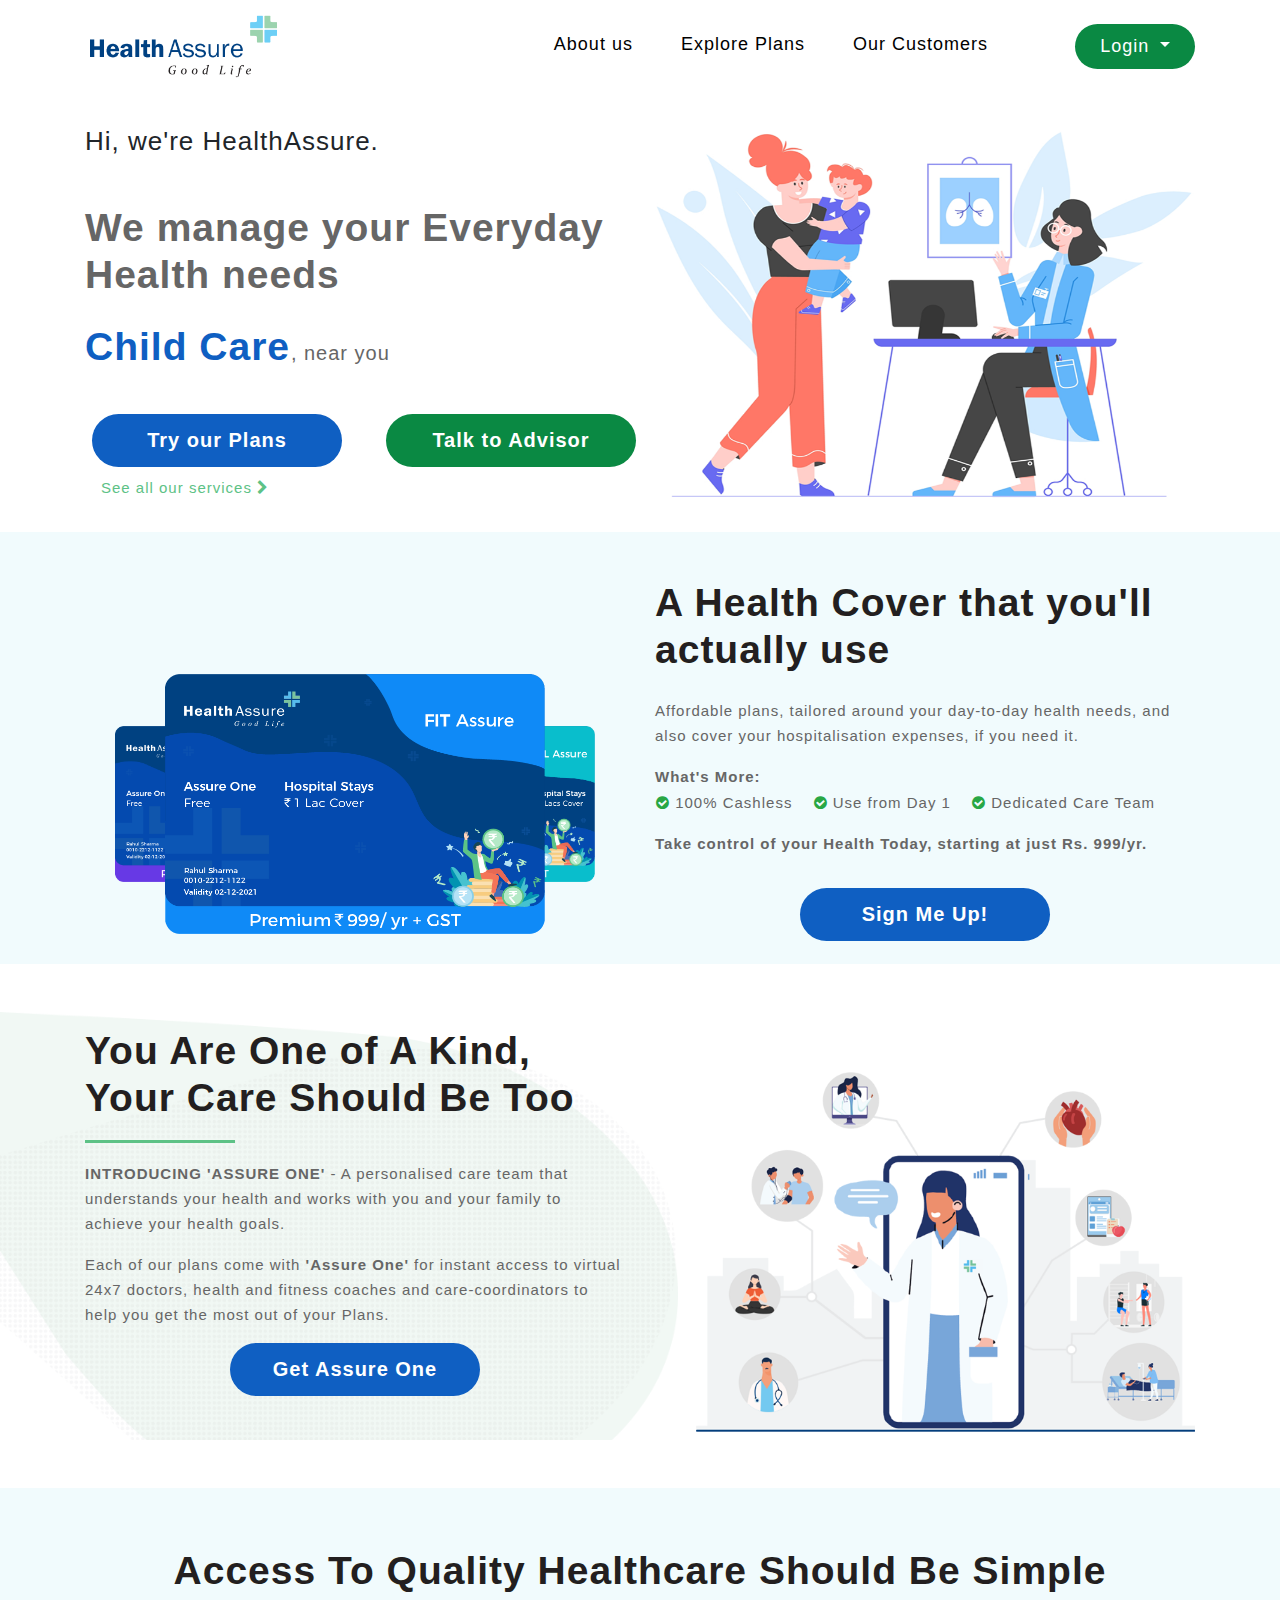
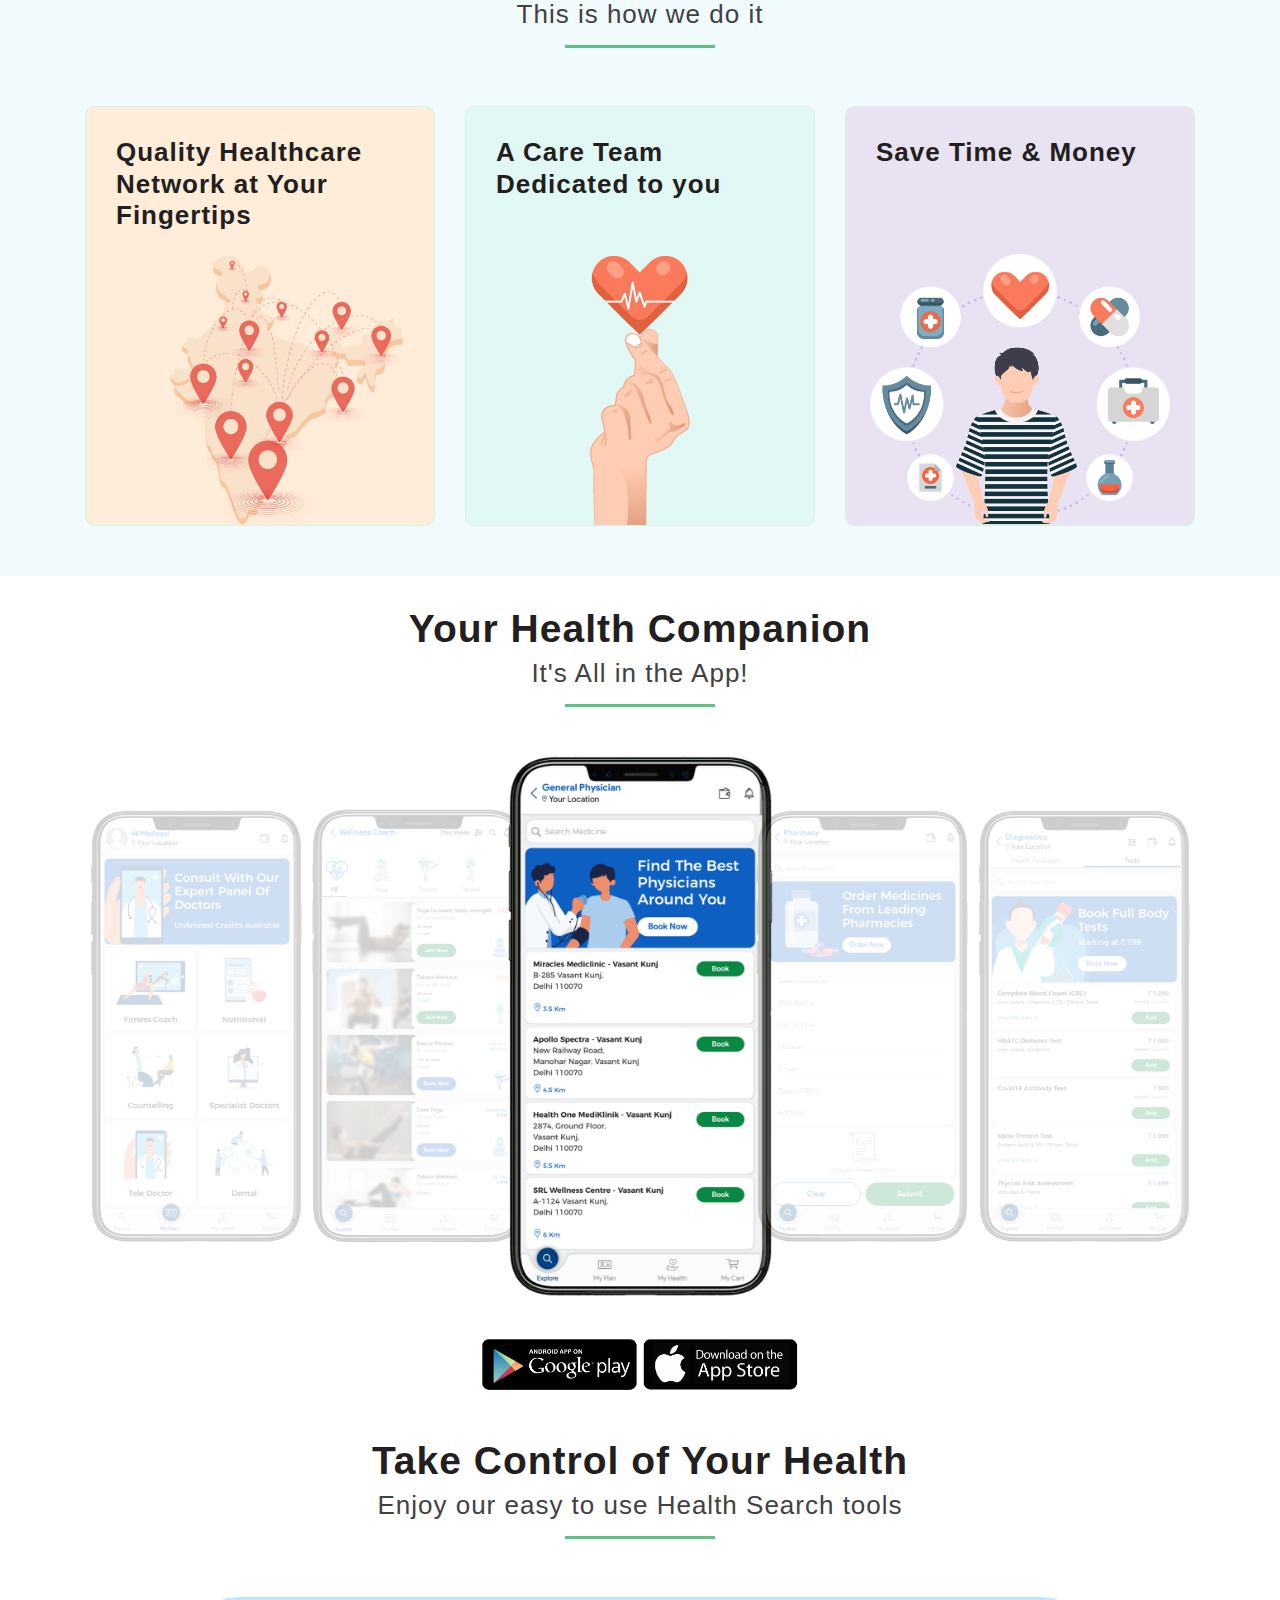
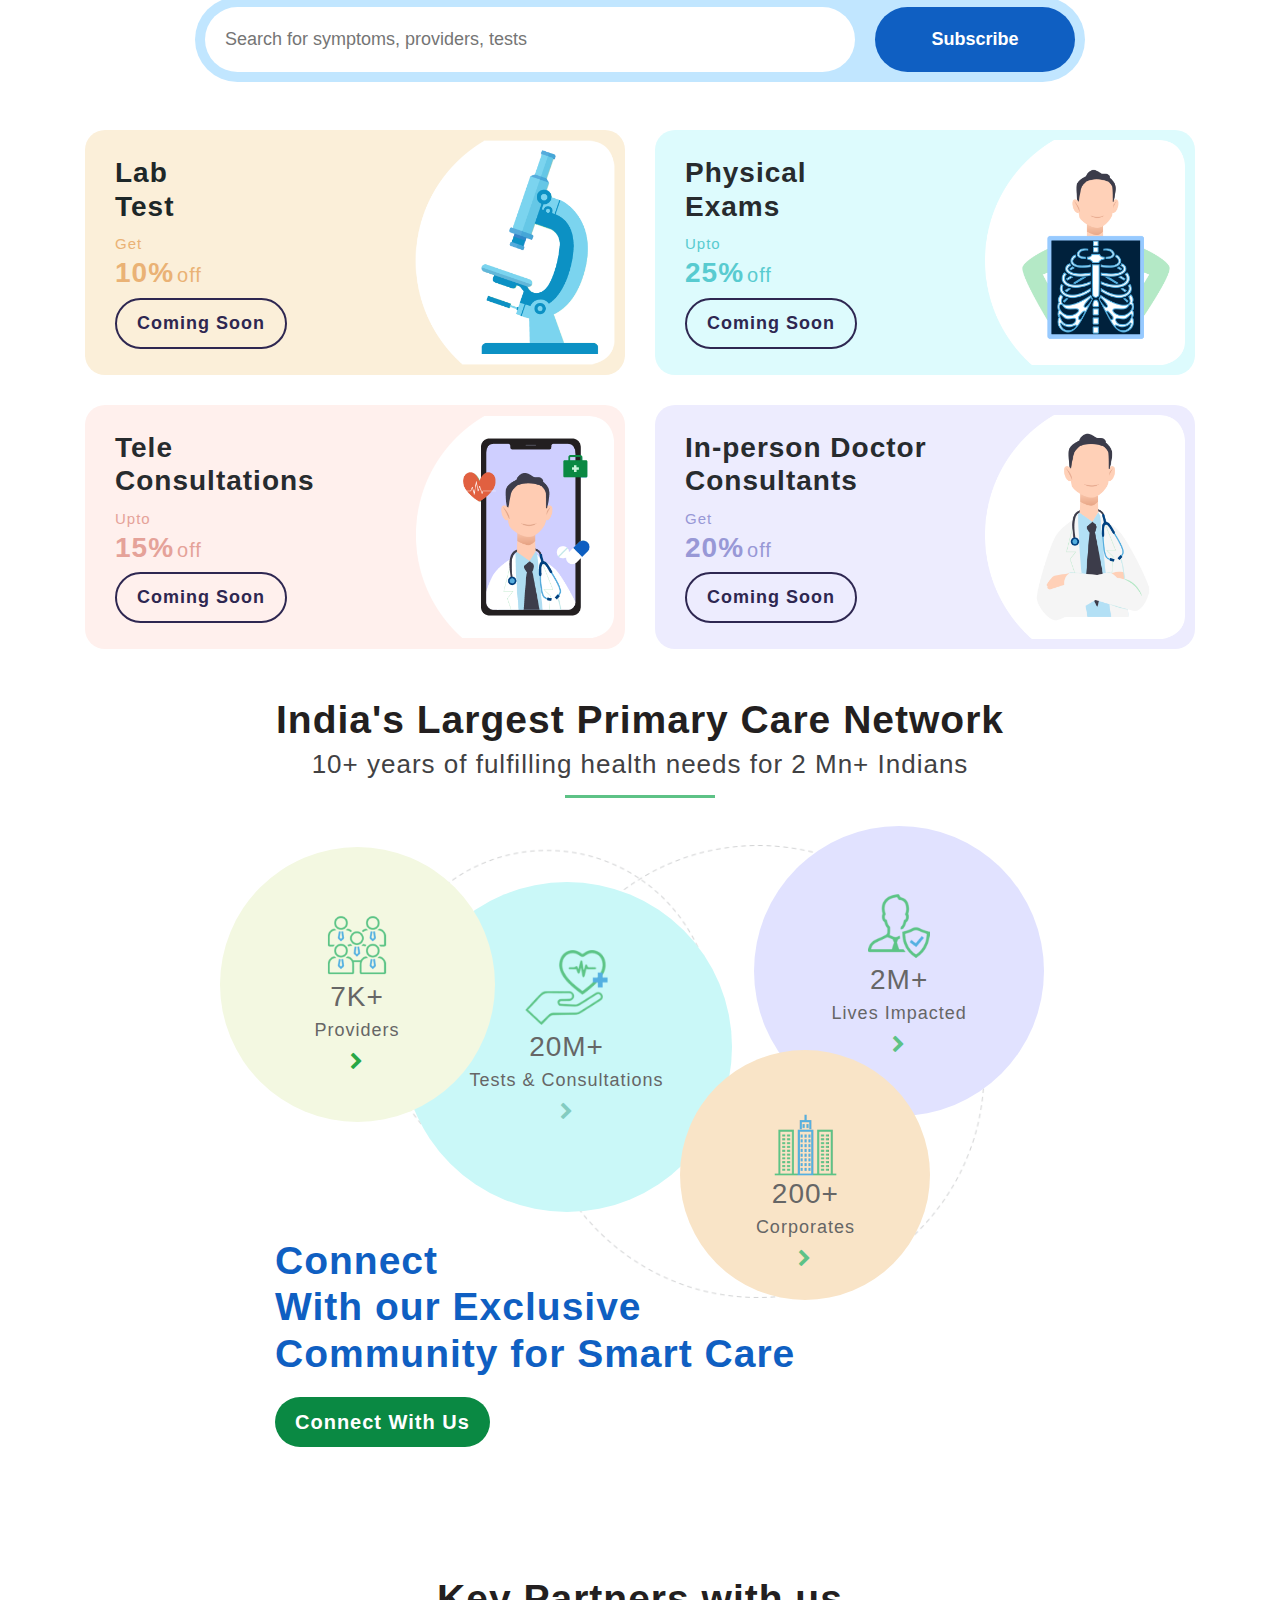
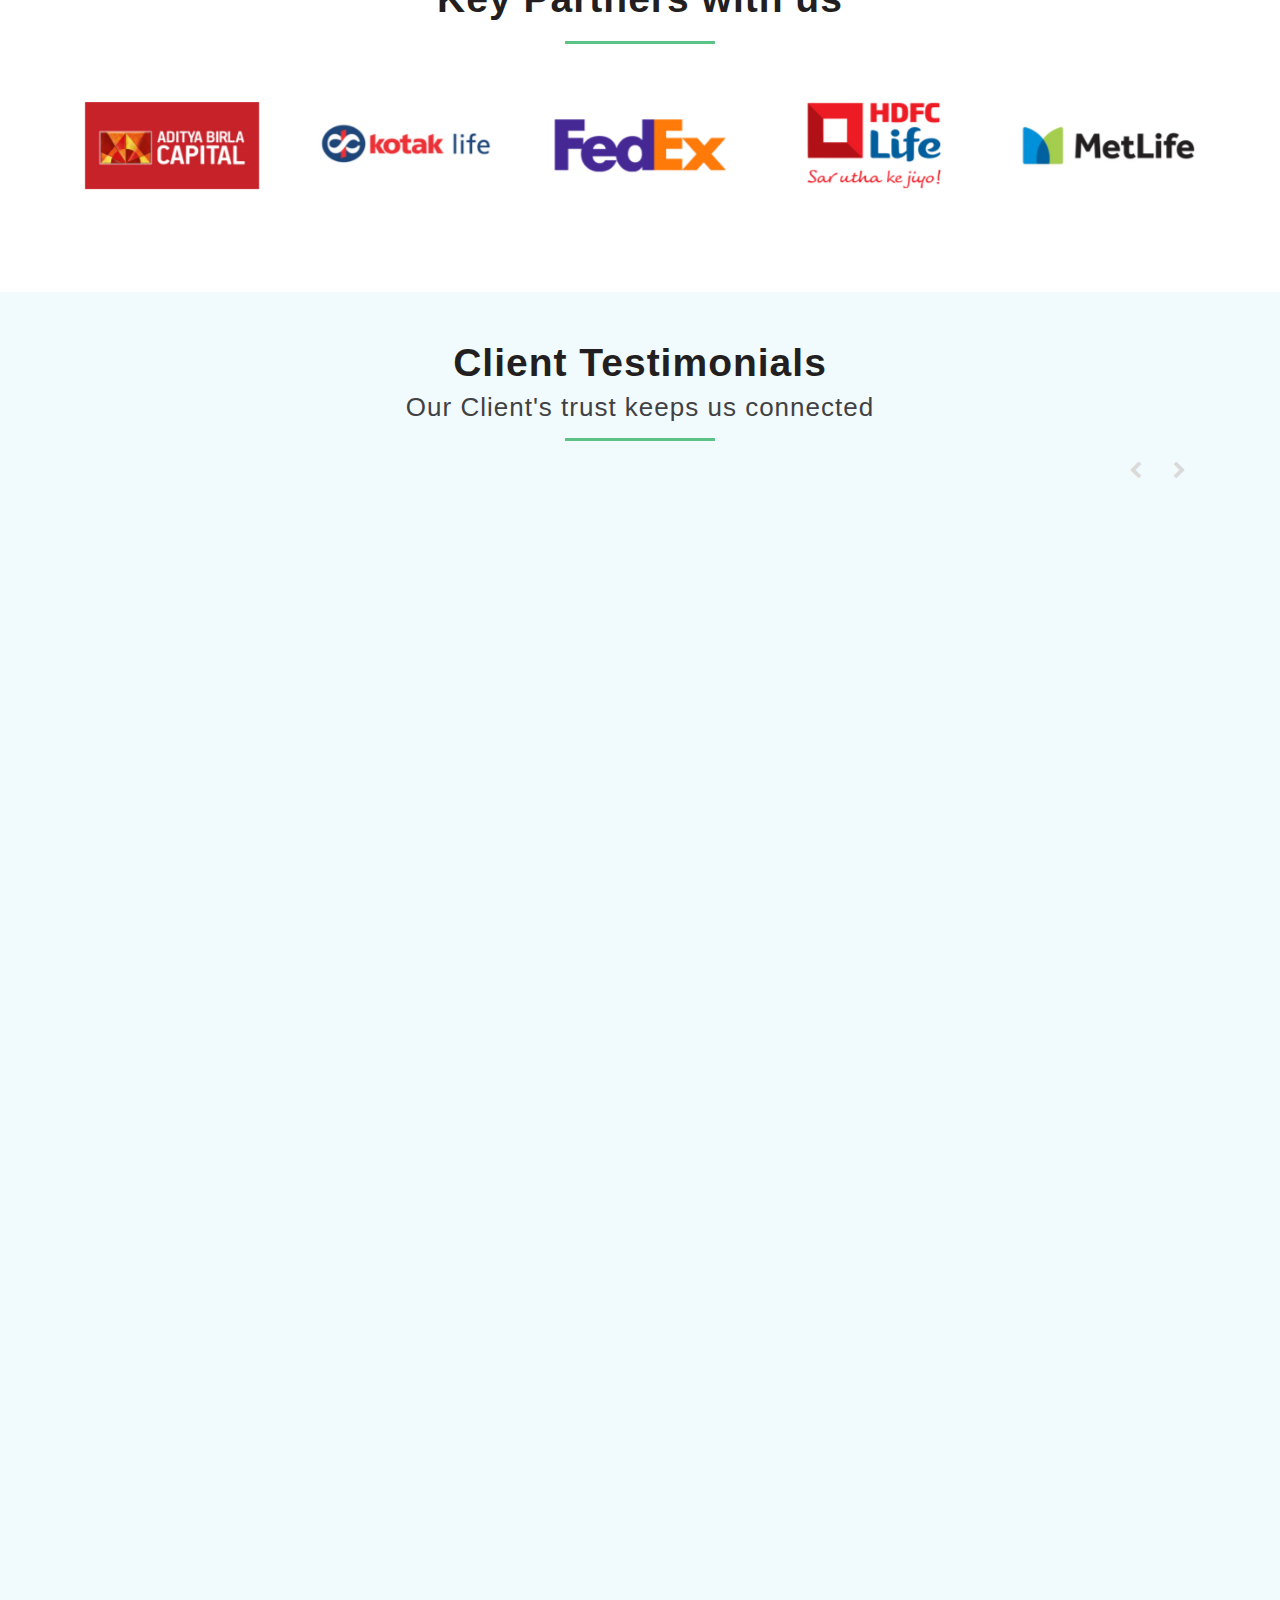
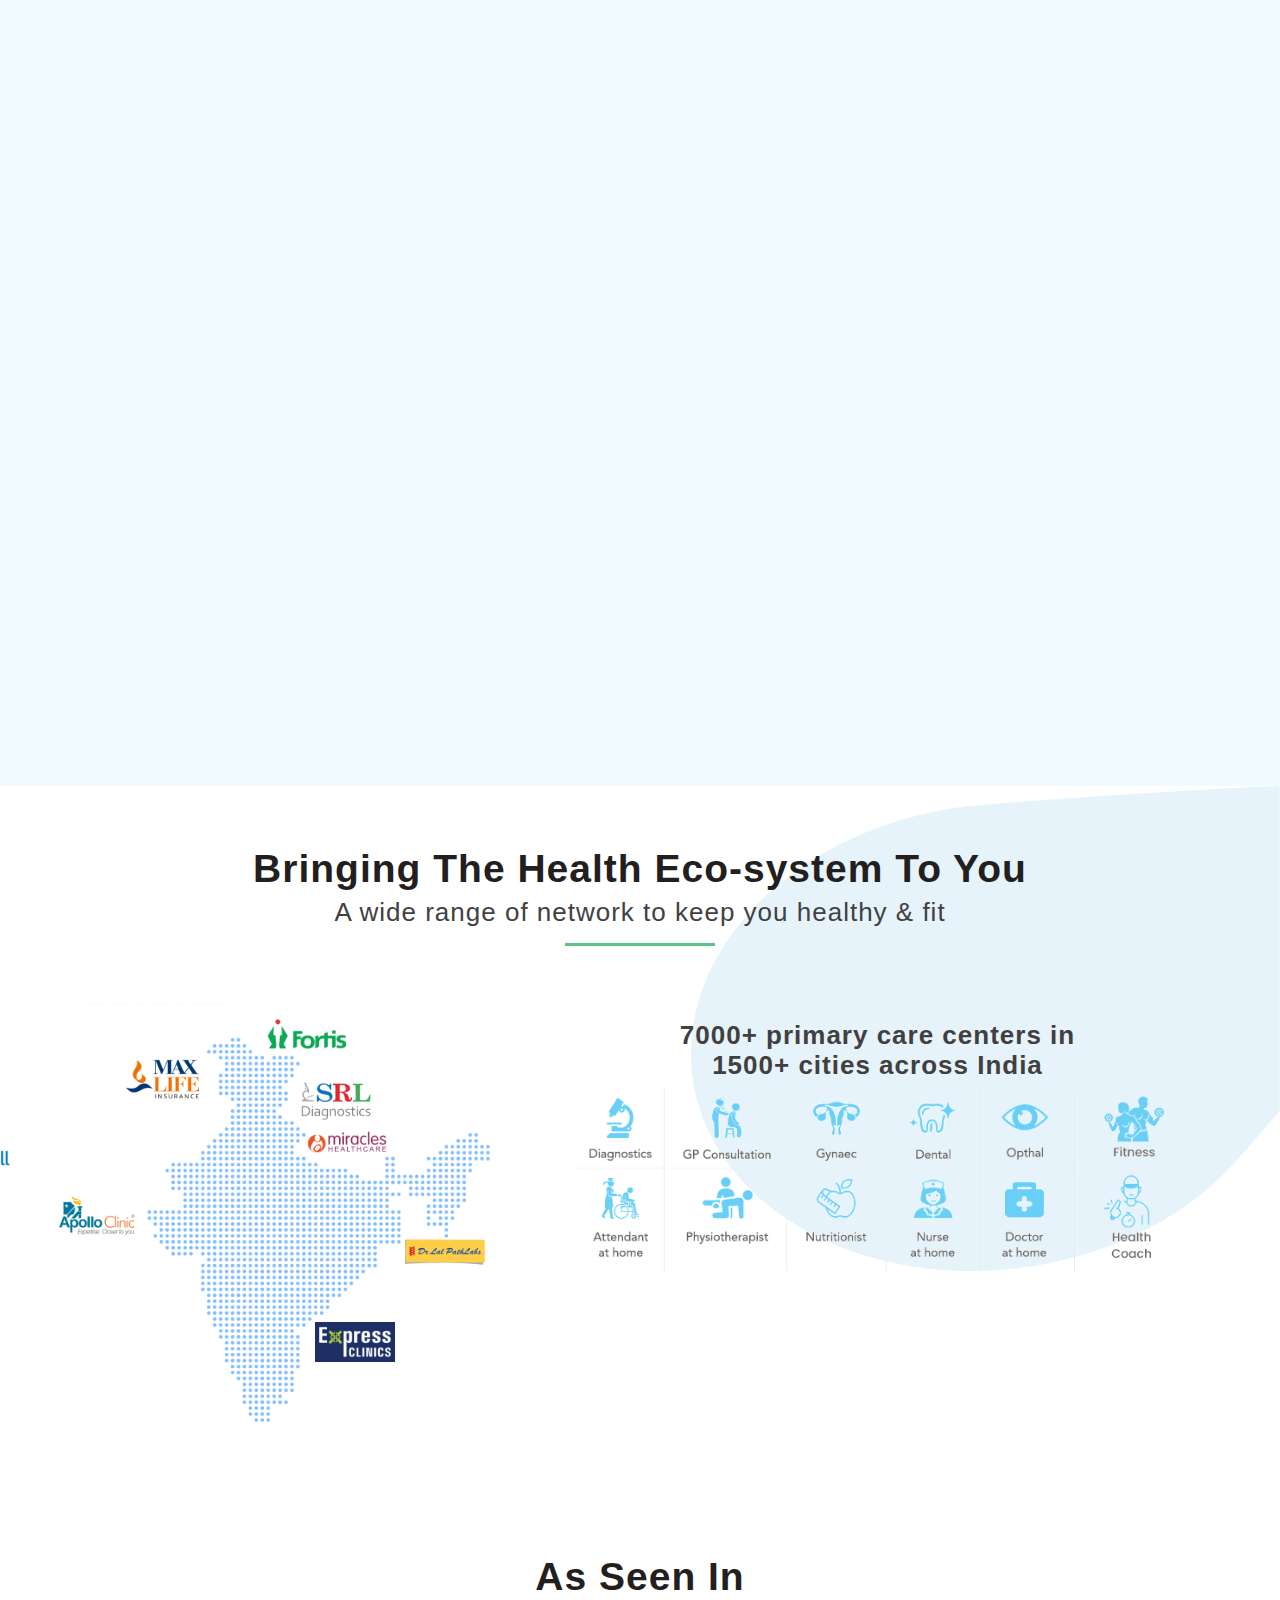
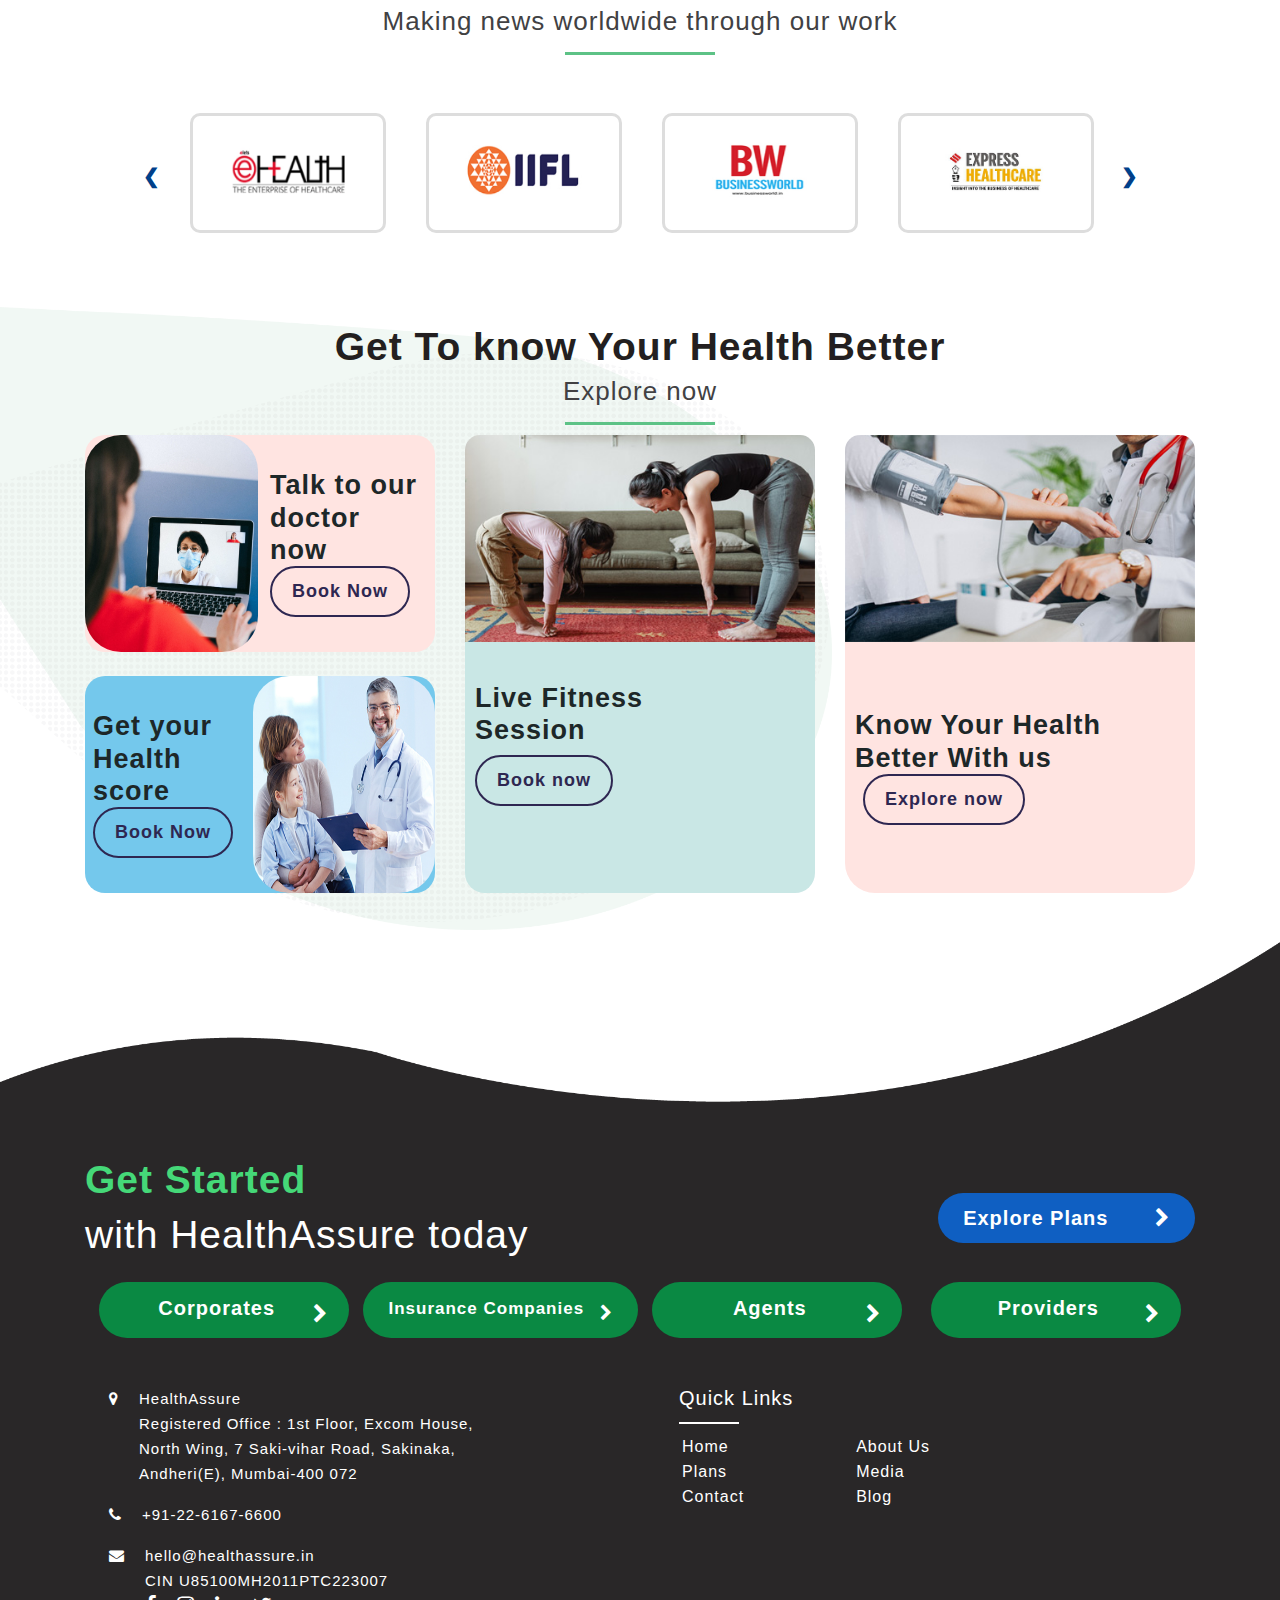
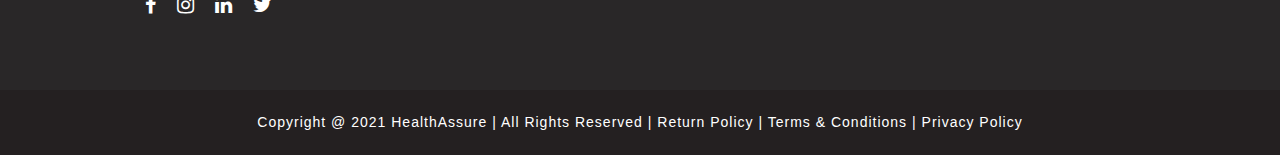
==== commit e164e676: "Add files via upload" ====
--- a/index.html
+++ b/index.html
@@ -1,1183 +1,1183 @@
-
-
-<!doctype html>
-<html lang="en">
-  <head>
-    <meta charset="utf-8">
-    <meta name="viewport" content="width=device-width, initial-scale=1, shrink-to-fit=no">
-    <meta name="description" content="">
-    <meta name="author" content="">
-    <meta name="generator" content="">
-    <title> HealthAssure | Building India's First OPD Health Care Plan </title>
-    <!-- Bootstrap core CSS -->
-<link rel="stylesheet" type="text/css" href="css/bootstrap.min.css">
-<link rel="stylesheet" href="https://cdnjs.cloudflare.com/ajax/libs/font-awesome/4.7.0/css/font-awesome.css" integrity="sha512-5A8nwdMOWrSz20fDsjczgUidUBR8liPYU+WymTZP1lmY9G6Oc7HlZv156XqnsgNUzTyMefFTcsFH/tnJE/+xBg==" crossorigin="anonymous" referrerpolicy="no-referrer" />
-
-  <meta name="description" content="Building India's first OPD Health Care Plan" />
-    <meta name ="Keywords" content="chronic disease management,"/>
-    <link rel="canonical" href="https://opd.healthassure.in" />
-    <meta property="og:locale" content="en_US" />
-    <meta property="og:type" content="website" />
-    <meta property="og:title" content="Building India's first OPD Health Care Plan" />
-    <meta property="og:description" content=" Building India's first OPD Health Care Plan" />
-    <meta property="og:url" content="https://www.healthassure.in/" />
-    <meta property="og:site_name" content=" HealthAssure" />
-    <meta property="article:modified_time" content="2021-05-26T18:42:36+00:00" />
-    <meta name="twitter:card" content="summary_large_image" />
-    <meta name="twitter:label1" content="Est. reading time" />
-    <meta name="twitter:data1" content="7 minutes" />
-   
-    <link rel="stylesheet" href="css/slick.css">
-    <link rel="stylesheet" href="css/animate.css">
-    <link rel="stylesheet" href="css/jquery.wordrotator.css">
-    <link rel="stylesheet" type="text/css" href="css/style.css">
-    <link rel="shortcut icon" type="image/x-icon" href="images/favicon.png">
-
-<link href="https://cdnjs.cloudflare.com/ajax/libs/OwlCarousel2/2.3.4/assets/owl.carousel.min.css" rel="stylesheet" />
-<link href="https://cdnjs.cloudflare.com/ajax/libs/OwlCarousel2/2.3.4/assets/owl.theme.default.min.css" rel="stylesheet" />
-<link rel="preconnect" href="https://fonts.googleapis.com">
-<link rel="stylesheet" type="text/css" href="css/jquerysctipttop.css">
- <!-- <link href="http://www.jqueryscript.net/css/jquerysctipttop.css" rel="stylesheet" type="text/css"> -->
-
-</head>
-  <body>
-
-<nav class="navbar navbar-expand-lg navbar-light fixed-top" style="z-index: 999;">
-    <div class="container mt-2 mb-2">
-        <a class="navbar-brand logo mdcenter" href="index.html"><img src="images/logo.png"></a>
-        <button class="navbar-toggler" type="button" data-toggle="collapse" data-target="#mobile_nav" aria-controls="mobile_nav" aria-expanded="false" aria-label="Toggle navigation">
-         <span class="navbar-toggler-icon"></span> 
-        </button>
-        <div class="collapse navbar-collapse" id="mobile_nav">
-        <ul class="navbar-nav mr-auto mt-2 mt-lg-0 float-md-right">
-        </ul>
-        <ul class="navbar-nav navbar-light ">
-            <li class="nav-item"><a class="nav-link" href="#"> About us</a></li>
-            <li class="nav-item"><a class="nav-link" href="#plan">Explore Plans</a></li>
-             <li class="nav-item"><a class="nav-link" href="#client">Our Customers</a></li>
-            <li class="nav-item dmenu dropdown loginp">
-                <a class="nav-link dropdown-toggle btn1" href="#" id="navbarDropdown" role="button" data-toggle="dropdown" aria-haspopup="true" aria-expanded="false">
-                Login
-                </a>
-                <div class="dropdown-menu sm-menu" aria-labelledby="navbarDropdown">
-                    <a class="dropdown-item" href=" https://www.healthassure.in/Register/MpowerLogin?mpower=mpower" target="_blank"> Insurer Login </a>
-                    <a class="dropdown-item" href="https://www.healthassure.in/Register/MpowerLogin?mpower=mpower" target="_blank"> Corporate Login </a>
-                    <a class="dropdown-item" href="https://live.healthassure.in/Products" target="_blank" > HealthAssure Login </a>
-                </div>
-            </li>
-           </ul>
-        </div>
-    </div>
-</nav>
-<section class="bg-white">
-<div class="container rotar pb-1 mob mt-6 pt-5 pb-3 ">
-        <div class="row ">
-            <div class="col-md-6 col-lg-6">
-              <h1 class="static-banner-headline mb-0 pt-2">Hi, we're HealthAssure.</h1>
-                 <h1 class="pt-5 pb-3"> We manage your Everyday  Health needs  </h1>
-                <p class="rotation-animations pt-1 pb-3">
-                <span id="box6words" >  </span>  </p>
-         <div class="two-btn-wrapper d-flex mdcenter pt-2">
-                <a href="/opd" class="btn-class border-blue">Try our Plans  </a>
-                    <a href="#" class="btn-class border-green mrmns" data-toggle="modal" data-target="#exampleModal" onclick="advisorclick();">Talk to Advisor </a>
-                 </div>
-                <p class="pt-2 pl-3"><a href="#services"> See all our services <i class="fa fa-chevron-right" aria-hidden="true"></i> </a> </p>
-              </div>
-            <div class="col-md-6 col-lg-6 pt-5  mdcenter">
-                <div id="box4words" > </div>
-            </div>
-        </div>
-    </div>
-</section>
-
-
-<section class="bg-white desk">
- <div class="container rotar mt-6 pb-3 pt-3">
-        <div class="row ">
-            <div class="col-md-6 col-lg-6">
-                 <h1 class="static-banner-headline mb-0 mainhead pt-6 ">Hi, we're HealthAssure.</h1>
-                 <h2 class="pt-3 pb-1"> We manage your Everyday Health needs  </h2>
-                 <p class="rotation-animations pt-2 ">
-                    <span id="box2words" > </span> </p>
-             </div>
-            <div class="col-md-6 col-lg-6 pb-1  mdcenter">
-                <div id="box1words" > </div>
-           <div class="two-btn-wrapper d-flex mdcenter mt-4">
-                    <a href="/opd" class="btn-class border-blue">Try our Plans </a>
-                    <a href="#" class="btn-class border-green" data-toggle="modal" data-target="#exampleModal">Request Callback</a>
-                </div>
-        <p class="pt-2 pl-3"><a href="#services"> see all our services <i class="fa fa-chevron-right"></i> </a></p>
-              </div>
-         </div>
-    </div>
-</section>
-
-
-
-<section class="bggrey" id="plan">
- <div class="container mob1 ">
-   <div class="row">
-        <div class="col-md-6 col-lg-7 col-xl-6 ">
-         <div class="sldr1 pt-8"  id="sldr1" >
-          <ul class="mr-4">
-            <li> <img src="images/card-1.png" class="img-fluid optcard" alt="" />
-            </li>
-            <li> <img src="images/card-2.png" class="img-fluid optcard" alt="" />
-            </li>
-            <li> <img src="images/card-3.png" class="img-fluid optcard" alt="" />
-            </li>
-    <i class="fa fa-chevron-left left" aria-hidden="true"></i>
-      <i class="fa fa-chevron-right right" aria-hidden="true"></i>
-         </ul>
-    </div>
-</div>
-
- <div class="col-md-6 col-lg-5 col-xl-6">
-                  <h2 class=" pt-5 head">A Health Cover that you'll actually use </h2>
-     <p class="  pt-3 ">Affordable plans, tailored around your day-to-day health needs, and also cover your hospitalisation expenses, if you need it. </b> </p>
-              <div class="row">
-            <div class="col-md-12">  <p><b> What's More: </b> </p> </div>
-
-<p class="pl-3" style="margin-top: -15px;"><i class="fa  fa-check-circle text-success " aria-hidden="true"></i><span class="pr-3"> 100% Cashless </span><i class="fa  fa-check-circle text-success " aria-hidden="true"></i><span class="pr-3"> Use from Day 1 </span><i class="fa  fa-check-circle text-success " aria-hidden="true"></i><span class="pr-3"> Dedicated Care Team </span></p>
-
-</div> 
-<p><b> Take control of your Health Today, starting at just Rs. 999/yr.</b></p>
-                        <div class="d-flex  mdcenter pb-3">
-                           <a href="/opd" class="btn-class border-blue  mt-3"> Sign Me Up! </a>
-     </div>
-        </div>
-         </div>
-  </div>
-
-
-  <div class="container desk1 ">
-  <div class="row ">
-        <div class="col-md-12 ">
-            <h2 class=" pt-1 head">A Health Cover that you'll actually use </h2>      
-   <p class=" pb-2 pt-3 ">Affordable plans, tailored around your day-to-day health needs, and also cover your hospitalisation expenses, if you need it.  </p>
-<p><b> What's More: </b> </p>
- <div class="row">
-            <div class="col-md-4">
-                <p><i class="fa pr-2  fa-check-circle text-success " aria-hidden="true"></i> 100% Cashless</p>
-             </div>
-      <div class="col-md-4">
-<p><i class="fa  fa-check-circle  text-success " aria-hidden="true"></i> Use from Day 1</p> 
-</div>
- <div class="col-md-4">
-<p><i class="fa  fa-check-circle text-success " aria-hidden="true"></i> Dedicated Care Team </p>   
-     </div>
-</div> 
-
-<div class="row ">
-        <div class="col-lg-12">
-          <div id="card-slider" class="owl-carousel mx-auto">
-
-            <!--TESTIMONIAL 1 -->
-           <div class="item">
-             <img src="images/card-1.png" class="img-fluid" alt=" Fit Assure" >
-               </div>
-         <div class="item">
-             <img src="images/card-2.png" class="img-fluid" alt="Optima Assure">
-               </div>
-            <div class="item">
-             <img src="images/card-3.png" class="img-fluid" alt="Total Assure"  >
-              </div>
-        </div>
-        </div>
-      </div>
-<p > Take control of your Health Today, starting at just Rs. 999/yr. </p>
-                        <div class="d-flex  mdcenter pb-3">
-                        <a href="/opd" class="btn-class border-blue  "> Sign Me Up! </a>
-                     </div>
-                </div>
-  
-         </div>
-  </div>
-</section>
-
-
-<section class="we-take-care mt-5">
-    <div class="container">
-         <div class="row">
-        <div class="col-md-6 pt-3">
-             <h2 class="head" > You Are One of A Kind,  Your Care Should Be Too </h2>
-              <div class="linel" ></div>
-                <p class="pt-2 "><b> INTRODUCING 'ASSURE ONE'</b> - A personalised care team that understands your health and works with you and your family to achieve your health goals. </p>
-                <p>Each of our plans come with <b>'Assure One'</b> for instant access to virtual 24x7 doctors, health  and fitness coaches and care-coordinators to help you get the most out of your Plans. </p>
-
-
-                  <div class="d-flex  mdcenter pb-3">
-                        <a href="/opd" class="btn-class border-blue  "> Get Assure One </a>
-                     </div>
-                   </div>
-           <div class="col-md-6 h-100 pb-2  wher">
-                <img src="images/whereur.png" class="img-fluid whereu ">
-            </div>
-         </div>
-    </div>
-</section>
-
-<section class="bggrey">
-<div class="container mob1  mt-5">
-        <div class="row mainhead" >
-            <div class="col-md-12  mb-5">
-             <h2 class="head text-center" > Access To Quality Healthcare Should Be Simple </h2>
-                <p class="subhead text-center" > This is how we do it </p>
-                <div class="line"></div>
-            </div>
-        </div>
-
-        <div class="row ">
-<div class="col-md-6 col-sm-12 col-xs-12 col-lg-4">
-                <a href="#network" class="fingr-wrapper fingr-inner-1" >
-                    <h2 class="black ">Quality Healthcare Network at Your Fingertips </h2>
-                    <p class="fingr-content black ">Access top-rated primary care centers and hospitals, near you. Its all on the app </p>
-                    </a>
-                </div>
-         <div class="col-md-6 col-sm-12 col-xs-12 col-lg-4">
-                <a href="#fingertips" class="fingr-wrapper fingr-inner-2" >
-                    <h2 class="black">A Care Team Dedicated to you </h2>
-                    <p class="fingr-content black ">Care Team to co-ordinate your care and help you be on top of your health goals </p>
-                     
-                </a>
-            </div>
-          <div class="col-md-6 col-sm-12 col-xs-12 col-lg-4">
-                <a href="#" class="fingr-wrapper fingr-inner-3">
-                    <h2 class="black"> Save Time & Money</h2>
-                    <p class="fingr-content black ">Affordable Plans that look after your everyday health, starting @ just Rs. 999/pa </p>
-                    </a>
-            </div>
-       </div>
-   </div>
-</section>
-
-
-<section class="bggrey">
-        <div class="container desk1 mt-5">
-
-          <div class="row mainhead" >
-            <div class="col-md-12  mb-5">
-       <h2 class="head text-center" > Access To Quality Healthcare Should Be Simple </h2>
-                <p class="subhead text-center" >This is how we do it </p>
-                <div class="line"></div>
-            </div>
-            </div>
-  <div class="row">
-                <div class="col-md-12">
-                    <div id="news-slider2" class="owl-carousel">
-                        <div class="post-slide2">
-                          <a href="#fingertips" class="fingr-wrapper fingr-inner-1" >
-                    <h2 class="black">Quality Healthcare Network at Your Fingertips </h2>
-                    </a> 
-                 <p class="fingr-content black">Access top-rated primary care centers and hospitals, near you. Its all on the app. </p> 
-               </div>
-           <div class="post-slide2">
-                         <a href="#network" class="fingr-wrapper fingr-inner-2" >
-                    <h2 class="black"> A Care Team Dedicated to you.</h2>
-                     </a>
-                     <p class="fingr-content black "> Care Team to co-ordinate your care and help you be on top of your health goals </p>
-                  </div>
-                    <div class="post-slide2">
-                           <a href="#" class="fingr-wrapper fingr-inner-3">
-                    <h2 class="black"> Affordable Plans. Save Time & Money </h2>
-                   </a>
-                     <p class="fingr-content black ">Affordable Insurance Plans that look after your everyday health, starting at just Rs. 999/pa </p>
-                  
-                      </div>
-                    </div>
-                </div>
-            </div>
-        </div>
-    </section>
-   
-<!-- start your health companion section -->
-
-<section class="testimonials mainhead" style="padding-top: 30px!important;" id="fingertips" >
-    <div class="container text-center">
-         <h2 class="head">Your Health Companion </h2>
-            <p class="subhead"> It's All in the App! </p>
-            <div class="line mb-5"> </div>
-
-      <div class="row ">
-        <div class="col-lg-12">
-          <div id="customers-testimonials" class="owl-carousel mx-auto">
-
-            <!--TESTIMONIAL 1 -->
-            
-      <div class="item">
-             <img src="images/general-physician.png" class="img-fluid" alt=" General Physician" >
-               </div>
-         <div class="item">
-             <img src="images/pharmacy1.png" class="img-fluid" alt=" Pharmacy">
-               </div>
-            <div class="item">
-             <img src="images/diagnostic.png" class="img-fluid" alt=" Diagnostics"  >
-              </div>
-          <div class="item">
-             <img src="images/tele-consultation.png" class="img-fluid" alt="Tele Consultation" >
-            </div>
-           <div class="item">
-             <img src="images/wellness-mob.png" class="img-fluid" alt="Wellness " >
-            </div>
-           </div>
-        </div>
-      </div>
- <div class="row">
-    <div class="col-md-12 text-center ">
-       <a href="https://play.google.com/store/apps/details?id=com.healthassure" target="_blank"><img src="images/play-store.jpg" class="img-fluid w-14" alt=" Play store"> </a> 
-        <a href="https://apps.apple.com/in/app/healthpass-doctors-health/id1397803100" target="_blank"> <img src="images/app-store.jpg" class="img-fluid w-14" alt="App Store"> </a>
-      </div>
-    </div>
- </div>
- </section>
-
- <!-- End your health companion section -->
-
-    <div class="container mainhead pt-5 " id="services">
-                <div class="row">
-                    <div class="col-12 text-center">
-                        <h2 class="head">Take Control of Your Health</h2>
-                        <p class="subhead">Enjoy our easy to use Health Search tools</p>
-                        <div class="line"></div>
-                    </div>
-
-   <div class="col-12 text-center input-start-search d-flex justify-content-center pt-5 mob1">
-                        <div class="d-flex search-box">
-                            <div class="">
-                                <input type="search" name="input_search_query" id="input_search_query"
-                                    placeholder="Search for symptoms, providers, tests">
-                                <button type="submit" class="input-search-btn"><!-- <i class="fa fa-search"></i> --></button>
-                            </div>
-                            <div class="">
-                                <input type="submit" value="Subscribe" class="input-submit-btn">
-                            </div>
-                        </div>
-                    </div>
-
-        <div class="col-12 text-center input-start-search d-flex justify-content-center pt-3 desk1">
-                        <div class="d-flex search-box">
-                            <div >
-                                <input type="search" name="input_search_query" id="input_search_query"
-                                    placeholder="Search for symptoms, providers, tests" required>
-                                <button type="submit" class="input-search-btn"><i class="fa fa-search"></i></button>
-                            </div>
-                            <div >
-                                <!-- <input type="submit" value="Submit" class="input-submit-btn"> -->
-                                <button class="btn btn-primary input-submit-btn" ><i class="fa fa-paper-plane" aria-hidden="true"></i> </button>
-                            </div>
-                        </div>
-                    </div>
-              </div>
-
-
-
-
-
-
-<div class="row flex-cr-gap desk1 pt-3">
-                <div class="col-md-12">
-                    <div id="serviceslider1" class="owl-carousel">
-                        <div class="post-slide2">
-                       <div class="d-flex card-wrapper justify-space-between align-items-center card-1">
-                                    <div class="card-info ">
-                                        <h4 class="darkb1" >Lab<br> Test </h4>
-                                        <p class="mb-0 disc1">Get</p>
-                                        <h3 class="disc1">10%<span style="font-size: 20px; margin-left: 3px;">off</span></h3>
-                                        <a href="#" class="border-btn"> Coming Soon </a>
-                                    </div>
-                                    <div class="card-img " style="width: 40%;"><img
-                                            src="images/diagnostic-services.png" alt=" Diagnostics Services" class="img-fluid align-self-end"></div>
-                                </div>
-                              </div>
-            <div class="post-slide2">
-            <div class="d-flex card-wrapper justify-space-between align-items-center card-2">
-                                    <div class="card-info ">
-                                        <h4 > Scans & <br> X-ray </h4>
-                                        <p class="mb-0 disc2">Upto</p>
-                                        <h3 class="disc2">25%<span style="font-size: 20px; margin-left: 3px;">off</span></h3>
-                                        <a href="#" class="border-btn"> Coming Soon </a>
-                                    </div>
-                                    <div class="card-img" style="width: 40%;"><img src="images/Physical-Exam.png"
-                                            alt=" Physicial Exam" class="img-fluid"></div>
-                                </div>
-                                 </div>
-                        
-                        <div class="post-slide2">
-                    <div class="d-flex card-wrapper justify-space-between align-items-center card-3">
-                                    <div class="card-info ">
-                                        <h4 >Tele<br>Consultations</h4>
-                                        <p class="mb-0 disc3">Upto</p>
-                                        <h3 class="disc3">15%<span style="font-size: 20px; margin-left: 3px;">off</span></h3>
-                                        <a href="#" class="border-btn"> Coming Soon </a>
-                                    </div>
-                                    <div class="card-img" style="width: 40%;"><img
-                                            src="images/tele-consultations.png" alt=" Tele Consultation" class="img-fluid"></div>
-                                </div>
-                                  </div>
-
-               <div class="post-slide2">
-                     <div class="d-flex card-wrapper justify-space-between align-items-center card-4">
-                                    <div class="card-info ">
-                                        <h4 >In-person Doctor<br>Consultants</h4>
-                                        <p class="mb-0 disc4">Get</p>
-                                        <h3 class="disc4">20%<span style="font-size: 20px; margin-left: 3px;">off</span></h3>
-                                        <a href="#" class="border-btn"> Coming Soon </a>
-                                    </div>
-                                    <div class="card-img" style="width: 40%;"><img
-                                            src="images/In-person-Consultation.png" alt=" In Person Consultation" class="img-fluid">
-                                    </div>
-                                </div>
-                           </div>
-                    </div>
-                </div>
-            </div>
-
-
-
-     <div class="row mt-5 mob1">
-                    <div class="container">
-                        <div class="row flex-cr-gap">
-                            <div class="col-12 col-md-6 text-primary">
-                                <div class="d-flex card-wrapper justify-space-between align-items-center card-1">
-                                    <div class="card-info ">
-                                        <h4 class="darkb1" > Lab<br> Test </h4>
-                                        <p class="mb-0 disc1">Get</p>
-                                        <h3 class="disc1">10%<span style="font-size: 20px; margin-left: 3px;">off</span></h3>
-                                        <a href="#" class="border-btn"> Coming Soon</a>
-                                    </div>
-                                    <div class="card-img " style="width: 40%;"><img
-                                            src="images/diagnostic-services.png" alt=" Diagnostic Services" class="img-fluid align-self-end"></div>
-                                </div>
-                            </div>
-                            <div class="col-12 col-md-6 darkb">
-                                <div class="d-flex card-wrapper justify-space-between align-items-center card-2">
-                                    <div class="card-info ">
-                                        <h4 >Physical<br>Exams</h4>
-                                        <p class="mb-0 disc2">Upto</p>
-                                        <h3 class="disc2">25%<span style="font-size: 20px; margin-left: 3px;">off</span></h3>
-                                        <a href="#" class="border-btn">Coming Soon</a>
-                                    </div>
-                                    <div class="card-img" style="width: 40%;"><img src="images/Physical-Exam.png"
-                                            alt=" Physical Exam" class="img-fluid"></div>
-                                </div>
-                            </div>
-                            <div class="col-12 col-md-6  darkb mh-100">
-                                <div class="d-flex card-wrapper justify-space-between align-items-center card-3">
-                                    <div class="card-info ">
-                                        <h4 >Tele<br>Consultations</h4>
-                                        <p class="mb-0 disc3">Upto</p>
-                                        <h3 class="disc3">15%<span style="font-size: 20px; margin-left: 3px;">off</span></h3>
-                                        <a href="#" class="border-btn">Coming Soon</a>
-                                    </div>
-                    <div class="card-img" style="width: 40%;"><img src="images/tele-consultations.png" alt=" Tele Consultation" class="img-fluid"></div>
-                                </div>
-                            </div>
-                            <div class="col-12 col-md-6 darkb">
-                                <div class="d-flex card-wrapper justify-space-between align-items-center card-4">
-                                    <div class="card-info ">
-                                        <h4 >In-person Doctor<br>Consultants</h4>
-                                        <p class="mb-0 disc4">Get</p>
-                                        <h3 class="disc4">20%<span style="font-size: 20px; margin-left: 3px;">off</span></h3>
-                                        <a href="#" class="border-btn">Coming Soon </a>
-                                    </div>
-                                    <div class="card-img" style="width: 40%;"><img
-                                            src="images/In-person-Consultation.png" alt=" In Person Consultation" class="img-fluid">
-                                    </div>
-                                </div>
-                            </div>
-                        </div>
-                    </div>
-                </div>
-            </div>
-
-
-
-   <div class="container  pt-5 pb-6">
-        <div class="row pb-3">
-            <div class="col-md-12 col-ms-12 text-center ">
-                  <h2 class="head">India's Largest Primary Care Network</h2>
-                <p class="subhead">10+ years of fulfilling  health needs for  2 Mn+ Indians</p>
-                <div class="line"></div>
-           </div>
-        </div>
-
-        <div class="row pt-3 dottedbg ">
-            <div class="col-md-10 offset-md-2 col-sm-12 ">
-                <div class="row  pt-5">
-                  <div class="col-md-3 pt-5  col-sm-3">
-                <div class="circle2 ">
-                <img src="images/insurance-companies.png" alt=" Insurance Companies" class="img-fluid w-25 circletspace ">
-                    <h3>20M+ </h3>
-                    <p> Tests & Consultations </p>
-               <p><a href="provider.html" target="_blank"> <i class="fa fa-chevron-right text-circle2" aria-hidden="true"></i></a></p>
-               </div>
-            </div>
-         
-          <div class="col-md-3 col-sm-3">
-                <div class="circle1 ">
-                    <img src="images/providers.png" class="img-fluid w-25 circletspace" alt="Providers" >
-                    <h3>7K+ </h3>
-                    <p> Providers</p>
-               <p> <a href="provider.html" target="_blank"><i class="fa fa-chevron-right text-success" aria-hidden="true"></i> </a></p>
-               </div>
-            </div>
-          
-           <div class="col-md-3 col-sm-3">
-                <div class="circle4">
-                    <img src="images/Corporates1.png" class="img-fluid w-25 circletspace" alt="Corporate Icon">
-                    <h3>2M+ </h3>
-                    <p> Lives Impacted </p>
-               <p><a href="corporate-wellness.html" target="_blank"> <i class="fa fa-chevron-right" aria-hidden="true"></i></a></p>
-               </div>
-            </div>
-
-             <div class="col-md-3  col-sm-3">
-                <div class="circle3">
-                <img src="images/agents.png" class="img-fluid w-25 circletspace" alt="Agents">
-                    <h3>200+ </h3>
-                    <p> Corporates </p>
-               <p><a href="corporate-wellness.html" target="_blank"> <i class="fa fa-chevron-right" aria-hidden="true"></i></a></p>
-               </div>
-            </div>
-            <div class="col-md-8">
-                <h2 class="head darkb2 pcnt pb-4 pt-3">Connect <br> With our Exclusive<br> Community for Smart Care </h2>
-                <a href="#" class="btn-class border-green connect mt-5" data-toggle="modal" data-target="#exampleModal">Connect With Us</a>
-                 </div>
-          </div>
-         </div>
-       </div>
-        
-    </div>
-
-
-<div class="container">
-     <div class="row mainhead ">
-            <div class="col-12 text-center">
-                <h2 class="head"> Key Partners with us</h2>
-                <div class="line"></div>
-            </div>
-        </div>
-
-
- <div class="row flex-cr-gap  pt-5 pb-5">
-<div id="corporateslider" class="owl-carousel">
-       <div class="post-slide2">
-   <div class="col">
-        <img src="corporate/aditya-birla.png" class="img-fluid corporate" alt=" Aditya Birla">
-   </div>
-         </div>
-        <div class="post-slide2">
-     <div class="col">
-        <img src="corporate/kotak-life.jpg" class="img-fluid corporate" alt="Kotak Life">
-   </div>
- </div>
-<div class="post-slide2">
-<div class="col">
-        <img src="corporate/fedex.png" class="img-fluid corporate" alt="Fedex">
-   </div>
- </div>
- <div class="post-slide2">
-<div class=" col">
-        <img src="corporate/hdfc-life.png" class="img-fluid corporate" alt="Hdfc Life">
-   </div>
-</div>
-<div class="post-slide2">
- <div class="col">
-        <img src="corporate/met-life.jpg" class="img-fluid corporate" alt="Met Life">
-   </div>
-    </div>
- <div class="post-slide2">
-    <div class="col">
-        <img src="corporate/lic.png" class="img-fluid corporate" alt="Lic Life Insurance">
-   </div>
-</div>
-    <div class="post-slide2">
-<div class="col">
-        <img src="corporate/reliance-life.png" class="img-fluid corporate" alt="Reliance Life Insurance">
-   </div>
- </div>
-  <div class="post-slide2">
- <div class="col ">
-    <img src="corporate/birla-sun-life.jpg" class="img-fluid corporate" alt="Birla Sun Life">
-   </div>
-</div>
-<div class="post-slide2">
- <div class="col">
-        <img src="corporate/deutsche-bank.jpg" class="img-fluid corporate" alt="Deutsche Bank">
-   </div>
- </div>
-
-<div class="post-slide2">
-   <div class="col">
-        <img src="corporate/max-life.jpg" class="img-fluid corporate" alt=" Max Life">
-   </div>
- </div>
-    <div class="post-slide2">
- <div class="col ">
-        <img src="corporate/icici-bank.png" class="img-fluid corporate" alt=" Icici Bank">
-   </div>
-</div>
- <div class="post-slide2">
-<div class="col">
-        <img src="corporate/max-bupa.png" class="img-fluid corporate" alt="Max Bupa">
-   </div>
- </div>
- <div class="post-slide2">
-<div class="col ">
-        <img src="corporate/icici-prudental.png" class="img-fluid corporate" alt="Icici Prudential">
-   </div>
-</div>
-   <div class="post-slide2">
- <div class="col ">
-        <img src="corporate/tata-aia.png" class="img-fluid corporate" alt=" Tata Aia">
-   </div>
-</div>
-<div class="post-slide2">
-<div class="col ">
-        <img src="corporate/deloitte.png" class="img-fluid corporate" alt="Deloitte">
-   </div>
-</div>
- <div class="post-slide2">
-<div class="col ">
-    <img src="corporate/kotak-mahindra.png" class="img-fluid corporate" alt="Kotak Mahindra">
-   </div>
-</div>
-<div class="post-slide2">
-<div class="col ">
-        <img src="corporate/niyo-x.png" class="img-fluid corporate" alt="Niyo x">
-   </div>
-</div>
-<div class="post-slide2">
-<div class="col ">
-        <img src="corporate/ge-logo.png" class="img-fluid corporate" alt="Ge Logo">
-   </div>
-</div>
-<div class="post-slide2">
-<div class="col ">
-        <img src="corporate/ubs.png" class="img-fluid corporate" alt="Ubs">
-   </div>
-</div>
-<div class="post-slide2">
-<div class="col ">
-        <img src="corporate/standard-chartered.png" class="img-fluid corporate" alt="Standard Chartered">
-   </div>
-</div>
-<div class="post-slide2">
-<div class="col ">
-        <img src="corporate/indus-tower.png" class="img-fluid corporate" alt="Indus Tower">
-   </div>
-</div>
-</div>
- </div>
-</div>
-
-
-
-        <section class="bggrey" id="client"> 
-<div class="container pt-5 pb-2">
-    <div class="row">
-        <div class="col-12 text-center">
-                        <h2 class="head"> Client Testimonials </h2>
-                        <p class="subhead"> Our Client's trust keeps us connected </p>
-                        <div class="line"></div>
-     </div>
-    </div>
-     <div class="row pt-5 mb-5">
-            <div class="col">
-                 <div class="bbb_viewed_title_container">
-                       <div class="bbb_viewed_nav_container mr-2">
-                        <div class="bbb_viewed_nav bbb_viewed_prev"><i class="fa fa-chevron-left"></i></div>
-                            <div class="bbb_viewed_nav bbb_viewed_next"><i class="fa fa-chevron-right"></i></div>
-                        </div>
-                    </div>
-                    <div class="bbb_viewed_slider_container">
-                        <div class="owl-carousel owl-theme bbb_viewed_slider">
-                          <div class="owl-item">
-                                <div class="col-12">
-                             <div class="box4 d-flex flex-column  justify-content-center ">
-                                     <p> Prevention is better than claim! Love how HealthAssure is focused on preventive healthcare along with value-based health insurance plans. Super easy, hassle-free experience as well. </p>
-                                  </div>
-                                 
-                               </div>   
-                                <div class="col-12 testi text-center">
-                                     <img src="images/sodexo-testi.png" class=" img-fluid" alt="Sodexo">
-                                      <p><b>VP, Engagement, Sodexo </b></p>
-                                   </div>
-                       </div>
-                        <div class="owl-item">
-                             <div class="col-12">
-                                <div class="box4 d-flex flex-column  justify-content-center ">
-                                     <p> Fantastic Health Checkup provider that also offers employee health benefits. Their service providers are exceptional. They also provide a chat service with the care team 24/7. I highly recommend HealthAssure </p>
-                                  </div>
-                             </div>
-
-                             <div class="col-12 testi text-center">
-  <img src="images/niyo-x-testi.png" class="img-fluid" alt="Niyo X">  
-   <p><b>Consumer Engagement Head, NiyoX</b></p>  
-</div>
-                   </div>
-                        <div class="owl-item">
-                             <div class="col-12">
-                                <div class="box4 d-flex flex-column  justify-content-center ">
-                                     <p> If it's in my hand I surely give more than 5 star because of their composure and their way. It's growing industry if it's kept that type of positive attitude. Loved it</p>
-                                  </div>
-                             </div>
-                <div class="col-12 testi text-center">
-                         <img src="images/indus-tower-testi.png" alt="Indus Tower" >
-                          <p><b>VP, Indus Towers</b></p>
-                         </div>
-                       </div>
-                <div class="owl-item">
-                             <div class="col-12">
-                                <div class="box4 d-flex flex-column  justify-content-center ">
-                                    <p>HealthAssure plan really stands out in the market not just because of their all-round healthcare features and app but also because of their great service. They have given us constant support, showing that they really care.</p>
-                                  </div>
-                          </div>
-                       <div class="col-12 testi text-center">
-                         <img src="images/ge-logo-testi.png" class="img-fluid" alt="Ge Logo">
-                          <p><b>VP, Engagement,GE </b></p>
-                             </div>
-                           </div>
-                        </div>
-                    </div>
-               </div>
-        </div>
-    </div>
-</section>
-
-      
-
-
-<section class="bringing-section   mainhead " id="network">
-  <div class="container" >
-        <div class="row">
-                    <div class="col-12 text-center">
-                        <h2 class="head">Bringing The Health Eco-system To You</h2>
-                        <p class="subhead">A wide range of network to keep you healthy & fit</p>
-                        <div class="line"></div>
-                    </div>
-                </div>
-                <div class="row ">
-                    <div class="col-lg-5 col-md-5 col-sm-12 pt-5 ">
-<img src="images/map.png" class="img-fluid" alt="India Map">
-<div class="row">
-
-<div class=" col-lg-3 col-md-4 col-sm-3">
-        <img src="images/max-life.png" class="img-fluid max-life" alt="Max Life">
-    </div>
-<div class="col-lg-3  col-md-4 col-sm-3">
-        <img src="images/fortis.png" class="img-fluid fortis" alt="Fortis">
-         </div>
-<div class="col-lg-3 col-md-4 col-sm-3">
-        <img src="images/srl-logo.png" class="img-fluid srl" alt="SRL Diagnostics">
-         </div>
- <div class="col-lg-3 col-md-4 col-sm-3">
- <img src="images/healthcare.png" class="img-fluid miracles-healthcare" alt="Miracles Healthcare">
-         </div>
- <div class="col-lg-3  col-md-4 col-sm-3">
-        <img src="images/medall.png" class="img-fluid medall" alt="Medall ">
-          </div>
-<div class="col-lg-3 col-md-4 col-sm-3">
-        <img src="images/apolloclinic.png" class="img-fluid apolloclinic" alt="Apollo Clinics">
-        
-</div>
-<div class="col-lg-3 col-md-4 col-sm-3">
-        <img src="images/lal-path-logo.png" class="img-fluid lalpath" alt="Lal Path">
-         </div>
- <div class="col-lg-3  col-md-4 col-sm-3">
-        <img src="images/express-clinic.png" class="img-fluid express-clinic" alt="Express Clinics">
-        </div>
-<!-- <div class=" col-lg-3 col-md-4 col-sm-3">
-      <p class="north "> North<br> 2823 centers </p>
-    </div> -->
-
- <!--    <div class=" col-lg-3 col-md-4 col-sm-3">
-      <p class="south"> South <br>  1366 centers </p>
-    </div> -->
-
-
- <!--     <div class=" col-lg-3 col-md-4 col-sm-3">
-      <p class="west"> West <br> 1878 centers </p>
-    </div> -->
-    
-    <!--  <div class=" col-lg-3 col-md-4 col-sm-3">
-      <p class="east"> East <br> 709 centers </p>
-    </div> -->
-
-
-    </div>
-</div>
-<div class="col-lg-7 col-md-7 ecosys">
-                        <div class="text-center   h-100 ">
-    <h5 class="mb-5 head1 ">7000+ primary care centers in <br> 1500+ cities across India</h5>
-                            <img src="images/appicons.png" alt="" class="img-fluid" alt="Appicons">
-                        </div>
-                    </div>
-                </div>
-        </div>
-</section>
-
-<div class="container mainhead" style="padding-top: 30px!important;" id="media">
-        <div class="row">
-            <div class="col-12 text-center">
-                <h2 class="head">As Seen In</h2>
-                <p class="subhead">Making news worldwide through our work</p>
-                <div class="line"></div>
-            </div>
-        </div>
-        <div class="row pt-5 ">
-            <div class="col-md-11 clients-slider" style="margin: 0 auto;">
-                <section class="customer-logos slider">
-                    <div class="slide"><img src="images/logo-1.jpg" class="img-fluid" alt="E Health"></div>
-                    <div class="slide"><img src="images/logo-2.jpg" class="img-fluid" alt="IIFL"></div>
-                    <div class="slide"><img src="images/logo-3.jpg" class="img-fluid" alt=" Business World"></div>
-                    <div class="slide"><img src="images/logo-4.jpg" class="img-fluid" alt="Express Healthcare"></div>
-                    <div class="slide"><img src="images/logo-1.jpg" class="img-fluid" alt="E Health"></div>
-                    <div class="slide"><img src="images/logo-2.jpg" class="img-fluid" alt="IIFL"></div>
-                    <div class="slide"><img src="images/logo-3.jpg" class="img-fluid" alt=" Business World"></div>
-                    <div class="slide"><img src="images/logo-4.jpg" class="img-fluid" alt="Express  Healthcare"></div>
-                </section>
-            </div>
-        </div>
-    </div>
-
-
-<div class="get-know-container   mt-4 pb-5" id="package">
-        <div class="container">
-            <div class="row">
-                <div class="col-12 text-center mainhead">
-                    <h2 class="head">Get To know Your Health Better</h2>
-                    <p class="subhead"> Explore now</p>
-                    <div class="line"></div>
-                </div>
-            </div>
-
-            <div class="row flex-cr-gap d-flex get-know-cards">
-                <div class="col-xs-12  col-sm-12 col-md-6 col-lg-4">
-                    <div class="d-flex card-wrapper p-0  align-items-center card-0">
-                        <div class="card-img cardimg" style="width: 50%;"><img src="images/talk-doctor.jpg" alt="" class="img-fluid cardrds" alt="Talk Doctor"></div>
-                        <div class="card-info ">
-                            <h5 class=" mb-0 darkb1"> Talk to our doctor now</h5>
-                          
-                           
-                            <a href="https://www.healthassure.in/Products/Services/DoctorConsultation?" target="_blank" class="border-btn ">Book Now</a>
-                        </div>
-                    </div>
-
-                    <div class="d-flex card-wrapper p-0 justify-space-between align-items-center card-1 mt-4">
-                        <div class="card-info darkb1 pl-2" >
-                            <h5 class="mb-0  bold1" > Get your Health score </h5>
-                            <a href="https://www.healthassure.in/products/HAHomePage/HRA?" target="_blank" class="border-btn ">Book Now</a>
-                        </div>
-                        <div class="card-img cardimg" style="width: 52%;"><img src="images/healthscore.jpg" alt=" Healthscore"  class="img-fluid cardlrds"></div>
-                    </div>
-                </div>
-                  <div class="col-xs-12  col-sm-12 col-md-6 col-lg-4 d-flex">
-                    <div class="d-flex card-wrapper p-0 card-2 bggrey"
-                        style="flex-direction: column;">
-                        <div class="card-img" ><img src="images/fitness.jpg" alt=" Fitness"
-                                class="img-fluid cardlsrds"></div>
-                        <div class="card-info darkb1">
-                            <div class="pt-3 pb-3">
-                                <h5 class="mb-0 pt-4">Live Fitness <br> Session</h5>
-                               
-                              <div class="d-flex  justify-space-between">
-                                  <a href="https://healthassure.in/Products/WellnessCoach/Wellness" target="_blank" class="border-btn mt-2">Book now</a>
-                                </div>
-                            </div>
-                        </div>
-                    </div>
-                </div>
-              
-                <div class="col-xs-12  col-sm-12 col-md-6 col-lg-4 d-flex">
-                    <div class="d-flex card-wrapper p-0 align-items-center card-3"
-                        style="flex-direction: column;">
-                        <div class="card-img" ><img src="images/blog.jpg" alt=" Blog"
-                                class="img-fluid cardlsrds"></div>
-                        <div class="card-info darkb1">
-                            <div class="pt-3 pb-3">
-                                <h5 class="mb-0 ">Know Your Health <br> Better With us</h5>
-                               
-                              <div class="d-flex align-items-center justify-space-between">
-                                  <a href="https://healthassure.blog/" target="_blank" class="border-btn ml-2">Explore now</a>
-                                </div>
-                            </div>
-                        </div>
-                    </div>
-                </div>
-            </div>
-        </div>
-    </div>
-
-
-
- <section class="footerbg">
-    <div class="container-fluid footer_row_one pt-3">
-        <div class="row">
-            <div class="container">
-                <div class="row d-flex align-items-center ">
-                    <div class="col-lg-8 col-md-6 col-sm-12">
-                        <div class="_one">
-                            <h2>Get Started</h2>
-                            <h3>with HealthAssure today</h3>
-                        </div>
-                    </div>
-                    <div class="col-lg-4 col-md-6  col-sm-12">
-                        <div class="footerblue ">
-                            <a href="#" class=" border-blue1">Explore Plans <i class="fa fa-chevron-right pl-88" ></i></a>
-                        </div>
-                    </div>
-                </div>
-    <div class="row mt-3 d-flex">
-
-                    <div class="col-md-6">
-                          <div class="desk1 ml-4 ">
-                            <div class="mt-4 footerbtn">
-                          <a href="corporate-wellness.html" target="_blank" class=" border-green1 ">Corporates <i class="fa fa-chevron-right ml-2 text-right pl-109"></i></a>
-                          </div>
-                          <div class="mt-4 footerbtn">
-                      <a href="insurance.html" target="_blank"  class=" border-green1  ">Insurance Companies <i class="fa fa-chevron-right ml-2 pl-2 pb-2 pt-2"></i></a>
-                          </div>
-
-                           </div>
-                    </div>
-                    <div class="col-md-6 ">
-
-         <div class="desk1 ml-4  ">
-            <div class="mt-4 footerbtn">
-                <a href="agents.html" target="_blank"  class=" border-green1 ">Agents <i class="fa fa-chevron-right ml-2  pl-148"></i></a>
-            </div>
-            <div class="mt-4 footerbtn">
-            <a href="provider.html" target="_blank"  class=" border-green1 ">Providers <i class="fa fa-chevron-right ml-2 pt-2 pl-123 "></i></a>   
-               </div>
-            </div>
-
-  </div>
-
-  
-   <div class="col-md-12 d-flex justify-space-between w-100 mob1 ">
-                        <a href="corporate-wellness.html" target="_blank"  class="btn-class border-green1 ">Corporates <i class="fa fa-chevron-right  float-right pt-2"></i></a>
-                        <a href="insurance.html" target="_blank"  class=" border-green1">Insurance Companies <i class="fa fa-chevron-right  pl-3 pt-2 float-right"></i></a>
-                        <a href="agents.html" target="_blank"  class="btn-class border-green1 ">Agents <i class="fa fa-chevron-right   float-right pt-2"></i></a>
-                        <a href="provider.html" target="_blank"  class="btn-class border-green1 ">Providers <i class="fa fa-chevron-right  pt-2 float-right"></i></a>
-                    </div>
-                </div>
-
-                <div class="row mt-5">
-                    <div class="col-lg-6  col-md-6 col-sm-12  pb-4">
-                        <div class="addr d-flex ml-4">
-                            <div class="addr-icon">
-                                <i class="fa fa-map-marker"></i>
-                            </div>
-                            <div class="addr-content">
-                                HealthAssure<br>Registered Office : 1st Floor, Excom House,<br> North Wing,  7 Saki-vihar Road, Sakinaka,<br> Andheri(E), Mumbai-400 072
-                            </div>
-                        </div>
-                        <div class="phone d-flex mt-3 ml-4">
-                            <div class="phone-icon">
-                                <i class="fa fa-phone"></i>
-                            </div>
-                            <div class="phone-content">
-                                +91-22-6167-6600
-                            </div>
-                        </div>
-                        <div class="mail d-flex mt-3 ml-4">
-                            <div class="mail-icon">
-                                <i class="fa fa-envelope"></i>
-                            </div>
-                            <div class="mail-content">
-                                <div>  hello@healthassure.in<br>CIN U85100MH2011PTC223007  </div>
-                               
-                                <div class="f_social_links">
-                                    <a href="https://www.facebook.com/healthassure.india/" target="_blank"><i class="fa fa-facebook-f"></i></a>
-                                    <a href="https://www.instagram.com/healthassure2011/" target="_blank"><i class="fa fa-instagram"></i></a>
-                                    <a href="https://www.linkedin.com/company/healthassure?trk=top_nav_home" target="_blank"><i class="fa fa-linkedin"></i></a>
-                                    <a href="https://twitter.com/healthassure1" target="_blank"><i class="fa fa-twitter"></i></a>
-                                </div>
-                            </div>
-                        </div>
-                        
-                    </div>
-
-                     <div class="col-lg-6 col-md-6  col-sm-12 white footer-16">
-                        <h5 class="ml-4 text-white">Quick Links</h5>
-                        <div class="fline ml-4"> </div>
-                        <div class="d-flex footer_quick_links">
-                            <ul>
-                                <li><a href="#">Home</a></li>
-                                <li><a href="#plan">Plans</a></li> 
-                               <!--  <li><a href="#">Health Shop</a></li> -->
-                                <li><a href="https://healthassure.in/Register/Contact" target="_blank">Contact</a></li>
-                            </ul>
-                            <ul class=" ml-3 pl-7">
-                                <li><a href="https://healthassure.in/Register/AboutUs" target="_blank">About Us</a></li>
-                                
-                                <li><a href="#media">Media</a></li>
-                                <li><a href="https://healthassure.blog/" target="_blank">Blog</a></li>
-                              
-                            </ul>
-                        </div>
-                    </div>
-                </div>
-
-            </div>
-        </div>
-        <div class="footer">
-        <p class="text-center white f-14 mb-0 mt-5" >Copyright @ 2021 HealthAssure | All Rights Reserved | <a href="https://www.healthassure.in/products/ha/TC?P=Cancellation%20and%20Return%20Policy.pdf" target="_blank">Return Policy </a>| <a href="http://www.healthassure.in/products/ha/TC?P=TermCon.pdf" target="_blank">Terms & Conditions </a> | <a href="http://www.healthassure.in/products/ha/TC?P=PrivacyPolicy.pdf" target="_blank">Privacy Policy</a></p> 
-        </div>
- </div>
-
-</section>
-
-
-
-
-<!-- Button trigger modal -->
-
-
-<!-- Modal -->
-<div class="modal fade" id="exampleModal" tabindex="-1" aria-labelledby="exampleModalLabel" aria-hidden="true">
-  <div class="modal-dialog modal-dialog-centered modal-lg">
-    <div class="modal-content">
-      <div class="modal-header">
-        <h5 class="modal-title text-center" id="exampleModalLabel"> </h5>
-        <button type="button" class="close" data-dismiss="modal" aria-label="Close">
-          <span aria-hidden="true">&times;</span>
-        </button>
-      </div>
-      <div class="modal-body">
-<div class="row" >
-   <div class="col-lg-6  ">
-    <img src="images/call-center1.png" class="img-fluid mob1" alt="call us">
-         </div>
-
-<div class="col-lg-6 col-md-12 col-sm-12" id="Advisorformdiv">
-        <h3 class="pb-4">Let us call you back!</h3>
-         <form class="mr-4" id="CallbackAdvisorform" method="post">
-  <div class="form-group row">
-     <div class="col-sm-12">
-      <input type="text" class="form-control" id="AdvisorName" placeholder="Name *" required>
-    </div>
-  </div>
- <div class="form-group row">
-     <div class="col-sm-12">
-      <input type="text" class="form-control " id="AdvisorPhone"  placeholder="Phone *" pattern="[789][0-9]{9}" required>
-    </div>
-  </div> 
-   <div class="form-group row">
-     <div class="col-sm-12">
-      <input type="email" class="form-control "  id="AdvisorEmail" placeholder="Email *"  required>
-    </div>
-  </div>   
-<div class="form-group row ">
-    <div class="col-md-8   mx-auto">
-      <button type="submit" class=" btn-class   pgreenbtn"> Submit </button>
-    </div>
-  </div>
-</form>
-        
-    </div>
-
-
-
- <div class="col-md-6 pt-5" id="Advisormessagediv" style="display: none;">
-                        <h3 class="text-center" > Thank you for your interest !!</h3>
-                            <p class="text-center pt-2" id="AmessageId"><b></b></p>
-                            <div class="col-md-8   mx-auto">
-      <a href="index.html"><button type="submit" data-dismiss="modal" value="OK" class=" btn-class  pgreenbtn" id="button"> Ok </button></a>
-    </div>
-
-                          <!--   <input data-dismiss="modal" type="submit" name="button" id="button" value=" OK " class=" btn-class   pgreenbtn" />
-                                &nbsp;&nbsp;
- -->                    </div>
-
- </div>
- </div>
-</div>
-  </div>
-</div>
-
-     <script src="https://code.jquery.com/jquery-3.5.1.slim.min.js" integrity="sha384-DfXdz2htPH0lsSSs5nCTpuj/zy4C+OGpamoFVy38MVBnE+IbbVYUew+OrCXaRkfj" crossorigin="anonymous"></script>
-<script src="https://cdn.jsdelivr.net/npm/bootstrap@4.5.3/dist/js/bootstrap.bundle.min.js" integrity="sha384-ho+j7jyWK8fNQe+A12Hb8AhRq26LrZ/JpcUGGOn+Y7RsweNrtN/tE3MoK7ZeZDyx" crossorigin="anonymous"></script>
- <script src="https://code.jquery.com/jquery-2.2.0.min.js" type="text/javascript"></script>
-   <script src="js/jquery.wordrotator.js"></script>
- 
-    <script src="js/slick.js"></script>
-    <script src="js/main.js"></script>
-  <!--   <script src="https://cdnjs.cloudflare.com/ajax/libs/OwlCarousel2/2.3.4/owl.carousel.min.js">
-        
-    </script> -->
-
-     <script src="https://cdnjs.cloudflare.com/ajax/libs/OwlCarousel2/2.2.1/owl.carousel.min.js"></script>
-         <script src="js/Carousel.js"></script>
- 
-
-
-<script >
-    $(document).ready(function () {
-$('.navbar-light .dmenu').hover(function () {
-        $(this).find('.sm-menu').first().stop(true, true).slideDown(300);
-    }, function () {
-        $(this).find('.sm-menu').first().stop(true, true).slideUp(210)
-    });
-}); 
- 
-    $(document).ready(function() {
-    $(".megamenu").on("click", function(e) {
-        e.stopPropagation();
-    });
-});
- $("#CallbackAdvisorform").submit(function (event) {
-                event.preventDefault();
-                let AdvisorObj = {
-                    mobileNo: $('#AdvisorPhone').val(), name: $('#AdvisorName').val(), dob: "2000-01-01", email: $('#AdvisorEmail').val(), utmSource: "HomePage", utmMedium: "Mobile_No", utmCampaign: "Home Page", utmTerm: "Home Page",
-                    utmContent: "https://healthassure.in/"
-                };
-                $.ajax({
-                    type: "POST",
-                    url: " https://uat.healthassure.in/ProductApi/api/User/CallbackAdvisor",
-                    data: JSON.stringify(AdvisorObj),
-                    dataType: "json",
-                    headers: {
-                        'Accept': 'application/json',
-                        'Content-Type': 'application/json'
-                    },
-                    success: function (result) {
-                        $('#AmessageId').html(result.message);
-                        $('#Advisorformdiv').hide();
-                        $('#Advisormessagediv').show();
-                    },
-                    error: function (eror) {
-                        console.warn(eror);
-                    }
-                });
-            });
-
-function advisorclick(){
-     $('#Advisorformdiv').show();
-    $('#Advisormessagediv').hide();
-    $('#AdvisorPhone').val('');
-    $('#AdvisorName').val('');
-    $('#AdvisorEmail').val('');
-}
-
-
-</script>
-
-
-
- <script type="text/javascript">
-    $(document).ready(function() {
-        $('.sldr1').carousel({
-            num: 3,
-            maxWidth: 380,
-            maxHeight: 260,
-            distance: 50,
-            scale: 0.6,
-            animationTime: 1000,
-            showTime: 900000
-        });
-    });
-    </script>
-</body>
-</html>
+
+
+<!doctype html>
+<html lang="en">
+  <head>
+    <meta charset="utf-8">
+    <meta name="viewport" content="width=device-width, initial-scale=1, shrink-to-fit=no">
+    <meta name="description" content="">
+    <meta name="author" content="">
+    <meta name="generator" content="">
+    <title> HealthAssure | Building India's First OPD Health Care Plan </title>
+    <!-- Bootstrap core CSS -->
+<link rel="stylesheet" type="text/css" href="css/bootstrap.min.css">
+<link rel="stylesheet" href="https://cdnjs.cloudflare.com/ajax/libs/font-awesome/4.7.0/css/font-awesome.css" integrity="sha512-5A8nwdMOWrSz20fDsjczgUidUBR8liPYU+WymTZP1lmY9G6Oc7HlZv156XqnsgNUzTyMefFTcsFH/tnJE/+xBg==" crossorigin="anonymous" referrerpolicy="no-referrer" />
+
+  <meta name="description" content="Building India's first OPD Health Care Plan" />
+    <meta name ="Keywords" content="chronic disease management,"/>
+    <link rel="canonical" href="https://opd.healthassure.in" />
+    <meta property="og:locale" content="en_US" />
+    <meta property="og:type" content="website" />
+    <meta property="og:title" content="Building India's first OPD Health Care Plan" />
+    <meta property="og:description" content=" Building India's first OPD Health Care Plan" />
+    <meta property="og:url" content="https://www.healthassure.in/" />
+    <meta property="og:site_name" content=" HealthAssure" />
+    <meta property="article:modified_time" content="2021-05-26T18:42:36+00:00" />
+    <meta name="twitter:card" content="summary_large_image" />
+    <meta name="twitter:label1" content="Est. reading time" />
+    <meta name="twitter:data1" content="7 minutes" />
+   
+    <link rel="stylesheet" href="css/slick.css">
+    <link rel="stylesheet" href="css/animate.css">
+    <link rel="stylesheet" href="css/jquery.wordrotator.css">
+    <link rel="stylesheet" type="text/css" href="css/style.css">
+    <link rel="shortcut icon" type="image/x-icon" href="images/favicon.png">
+
+<link href="https://cdnjs.cloudflare.com/ajax/libs/OwlCarousel2/2.3.4/assets/owl.carousel.min.css" rel="stylesheet" />
+<link href="https://cdnjs.cloudflare.com/ajax/libs/OwlCarousel2/2.3.4/assets/owl.theme.default.min.css" rel="stylesheet" />
+<link rel="preconnect" href="https://fonts.googleapis.com">
+<link rel="stylesheet" type="text/css" href="css/jquerysctipttop.css">
+ <!-- <link href="http://www.jqueryscript.net/css/jquerysctipttop.css" rel="stylesheet" type="text/css"> -->
+
+</head>
+  <body>
+
+<nav class="navbar navbar-expand-lg navbar-light fixed-top" style="z-index: 999;">
+    <div class="container mt-2 mb-2">
+        <a class="navbar-brand logo mdcenter" href="index.html"><img src="images/logo.png"></a>
+        <button class="navbar-toggler" type="button" data-toggle="collapse" data-target="#mobile_nav" aria-controls="mobile_nav" aria-expanded="false" aria-label="Toggle navigation">
+         <span class="navbar-toggler-icon"></span> 
+        </button>
+        <div class="collapse navbar-collapse" id="mobile_nav">
+        <ul class="navbar-nav mr-auto mt-2 mt-lg-0 float-md-right">
+        </ul>
+        <ul class="navbar-nav navbar-light ">
+            <li class="nav-item"><a class="nav-link" href="#"> About us</a></li>
+            <li class="nav-item"><a class="nav-link" href="#plan">Explore Plans</a></li>
+             <li class="nav-item"><a class="nav-link" href="#client">Our Customers</a></li>
+            <li class="nav-item dmenu dropdown loginp">
+                <a class="nav-link dropdown-toggle btn1" href="#" id="navbarDropdown" role="button" data-toggle="dropdown" aria-haspopup="true" aria-expanded="false">
+                Login
+                </a>
+                <div class="dropdown-menu sm-menu" aria-labelledby="navbarDropdown">
+                    <a class="dropdown-item" href=" https://www.healthassure.in/Register/MpowerLogin?mpower=mpower" target="_blank"> Insurer Login </a>
+                    <a class="dropdown-item" href="https://www.healthassure.in/Register/MpowerLogin?mpower=mpower" target="_blank"> Corporate Login </a>
+                    <a class="dropdown-item" href="https://live.healthassure.in/Products" target="_blank" > HealthAssure Login </a>
+                </div>
+            </li>
+           </ul>
+        </div>
+    </div>
+</nav>
+<section class="bg-white">
+<div class="container rotar pb-1 mob mt-6 pt-5 pb-3 ">
+        <div class="row ">
+            <div class="col-md-6 col-lg-6">
+              <h1 class="static-banner-headline mb-0 pt-2">Hi, we're HealthAssure.</h1>
+                 <h1 class="pt-5 pb-3"> We manage your Everyday  Health needs  </h1>
+                <p class="rotation-animations pt-1 pb-3">
+                <span id="box6words" >  </span>  </p>
+         <div class="two-btn-wrapper d-flex mdcenter pt-2">
+                <a href="/opd" class="btn-class border-blue">Try our Plans  </a>
+                    <a href="#" class="btn-class border-green mrmns" data-toggle="modal" data-target="#exampleModal" onclick="advisorclick();">Talk to Advisor </a>
+                 </div>
+                <p class="pt-2 pl-3"><a href="#services"> See all our services <i class="fa fa-chevron-right" aria-hidden="true"></i> </a> </p>
+              </div>
+            <div class="col-md-6 col-lg-6 pt-5  mdcenter">
+                <div id="box4words" > </div>
+            </div>
+        </div>
+    </div>
+</section>
+
+
+<section class="bg-white desk">
+ <div class="container rotar mt-6 pb-3 pt-3">
+        <div class="row ">
+            <div class="col-md-6 col-lg-6">
+                 <h1 class="static-banner-headline mb-0 mainhead pt-6 ">Hi, we're HealthAssure.</h1>
+                 <h2 class="pt-3 pb-1"> We manage your Everyday Health needs  </h2>
+                 <p class="rotation-animations pt-2 ">
+                    <span id="box2words" > </span> </p>
+             </div>
+            <div class="col-md-6 col-lg-6 pb-1  mdcenter">
+                <div id="box1words" > </div>
+           <div class="two-btn-wrapper d-flex mdcenter mt-4">
+                    <a href="/opd" class="btn-class border-blue">Try our Plans </a>
+                    <a href="#" class="btn-class border-green" data-toggle="modal" data-target="#exampleModal">Request Callback</a>
+                </div>
+        <p class="pt-2 pl-3"><a href="#services"> see all our services <i class="fa fa-chevron-right"></i> </a></p>
+              </div>
+         </div>
+    </div>
+</section>
+
+
+
+<section class="bggrey" id="plan">
+ <div class="container mob1 ">
+   <div class="row">
+        <div class="col-md-6 col-lg-7 col-xl-6 ">
+         <div class="sldr1 pt-8"  id="sldr1" >
+          <ul class="mr-4">
+            <li> <img src="images/card-1.png" class="img-fluid optcard" alt="" />
+            </li>
+            <li> <img src="images/card-2.png" class="img-fluid optcard" alt="" />
+            </li>
+            <li> <img src="images/card-3.png" class="img-fluid optcard" alt="" />
+            </li>
+    <i class="fa fa-chevron-left left" aria-hidden="true"></i>
+      <i class="fa fa-chevron-right right" aria-hidden="true"></i>
+         </ul>
+    </div>
+</div>
+
+ <div class="col-md-6 col-lg-5 col-xl-6">
+                  <h2 class=" pt-5 head">A Health Cover that you'll actually use </h2>
+     <p class="  pt-3 ">Affordable plans, tailored around your day-to-day health needs, and also cover your hospitalisation expenses, if you need it. </b> </p>
+              <div class="row">
+            <div class="col-md-12">  <p><b> What's More: </b> </p> </div>
+
+<p class="pl-3" style="margin-top: -15px;"><i class="fa  fa-check-circle text-success " aria-hidden="true"></i><span class="pr-3"> 100% Cashless </span><i class="fa  fa-check-circle text-success " aria-hidden="true"></i><span class="pr-3"> Use from Day 1 </span><i class="fa  fa-check-circle text-success " aria-hidden="true"></i><span class="pr-3"> Dedicated Care Team </span></p>
+
+</div> 
+<p><b> Take control of your Health Today, starting at just Rs. 999/yr.</b></p>
+                        <div class="d-flex  mdcenter pb-3">
+                           <a href="/opd" class="btn-class border-blue  mt-3"> Sign Me Up! </a>
+     </div>
+        </div>
+         </div>
+  </div>
+
+
+  <div class="container desk1 ">
+  <div class="row ">
+        <div class="col-md-12 ">
+            <h2 class=" pt-1 head">A Health Cover that you'll actually use </h2>      
+   <p class=" pb-2 pt-3 ">Affordable plans, tailored around your day-to-day health needs, and also cover your hospitalisation expenses, if you need it.  </p>
+<p><b> What's More: </b> </p>
+ <div class="row">
+            <div class="col-md-4">
+                <p><i class="fa pr-2  fa-check-circle text-success " aria-hidden="true"></i> 100% Cashless</p>
+             </div>
+      <div class="col-md-4">
+<p><i class="fa  fa-check-circle  text-success " aria-hidden="true"></i> Use from Day 1</p> 
+</div>
+ <div class="col-md-4">
+<p><i class="fa  fa-check-circle text-success " aria-hidden="true"></i> Dedicated Care Team </p>   
+     </div>
+</div> 
+
+<div class="row ">
+        <div class="col-lg-12">
+          <div id="card-slider" class="owl-carousel mx-auto">
+
+            <!--TESTIMONIAL 1 -->
+           <div class="item">
+             <img src="images/card-1.png" class="img-fluid" alt=" Fit Assure" >
+               </div>
+         <div class="item">
+             <img src="images/card-2.png" class="img-fluid" alt="Optima Assure">
+               </div>
+            <div class="item">
+             <img src="images/card-3.png" class="img-fluid" alt="Total Assure"  >
+              </div>
+        </div>
+        </div>
+      </div>
+<p > Take control of your Health Today, starting at just Rs. 999/yr. </p>
+                        <div class="d-flex  mdcenter pb-3">
+                        <a href="/opd" class="btn-class border-blue  "> Sign Me Up! </a>
+                     </div>
+                </div>
+  
+         </div>
+  </div>
+</section>
+
+
+<section class="we-take-care mt-5">
+    <div class="container">
+         <div class="row">
+        <div class="col-md-6 pt-3">
+             <h2 class="head" > You Are One of A Kind,  Your Care Should Be Too </h2>
+              <div class="linel" ></div>
+                <p class="pt-2 "><b> INTRODUCING 'ASSURE ONE'</b> - A personalised care team that understands your health and works with you and your family to achieve your health goals. </p>
+                <p>Each of our plans come with <b>'Assure One'</b> for instant access to virtual 24x7 doctors, health  and fitness coaches and care-coordinators to help you get the most out of your Plans. </p>
+
+
+                  <div class="d-flex  mdcenter pb-3">
+                        <a href="/opd" class="btn-class border-blue  "> Get Assure One </a>
+                     </div>
+                   </div>
+           <div class="col-md-6 h-100 pb-2  wher">
+                <img src="images/whereur.png" class="img-fluid whereu ">
+            </div>
+         </div>
+    </div>
+</section>
+
+<section class="bggrey">
+<div class="container mob1  mt-5">
+        <div class="row mainhead" >
+            <div class="col-md-12  mb-5">
+             <h2 class="head text-center" > Access To Quality Healthcare Should Be Simple </h2>
+                <p class="subhead text-center" > This is how we do it </p>
+                <div class="line"></div>
+            </div>
+        </div>
+
+        <div class="row ">
+<div class="col-md-6 col-sm-12 col-xs-12 col-lg-4">
+                <a href="#network" class="fingr-wrapper fingr-inner-1" >
+                    <h2 class="black ">Quality Healthcare Network at Your Fingertips </h2>
+                    <p class="fingr-content black ">Access top-rated primary care centers and hospitals, near you. Its all on the app </p>
+                    </a>
+                </div>
+         <div class="col-md-6 col-sm-12 col-xs-12 col-lg-4">
+                <a href="#fingertips" class="fingr-wrapper fingr-inner-2" >
+                    <h2 class="black">A Care Team Dedicated to you </h2>
+                    <p class="fingr-content black ">Care Team to co-ordinate your care and help you be on top of your health goals </p>
+                     
+                </a>
+            </div>
+          <div class="col-md-6 col-sm-12 col-xs-12 col-lg-4">
+                <a href="#" class="fingr-wrapper fingr-inner-3">
+                    <h2 class="black"> Save Time & Money</h2>
+                    <p class="fingr-content black ">Affordable Plans that look after your everyday health, starting @ just Rs. 999/pa </p>
+                    </a>
+            </div>
+       </div>
+   </div>
+</section>
+
+
+<section class="bggrey">
+        <div class="container desk1 mt-5">
+
+          <div class="row mainhead" >
+            <div class="col-md-12  mb-5">
+       <h2 class="head text-center" > Access To Quality Healthcare Should Be Simple </h2>
+                <p class="subhead text-center" >This is how we do it </p>
+                <div class="line"></div>
+            </div>
+            </div>
+  <div class="row">
+                <div class="col-md-12">
+                    <div id="news-slider2" class="owl-carousel">
+                        <div class="post-slide2">
+                          <a href="#fingertips" class="fingr-wrapper fingr-inner-1" >
+                    <h2 class="black">Quality Healthcare Network at Your Fingertips </h2>
+                    </a> 
+                 <p class="fingr-content black">Access top-rated primary care centers and hospitals, near you. Its all on the app. </p> 
+               </div>
+           <div class="post-slide2">
+                         <a href="#network" class="fingr-wrapper fingr-inner-2" >
+                    <h2 class="black"> A Care Team Dedicated to you.</h2>
+                     </a>
+                     <p class="fingr-content black "> Care Team to co-ordinate your care and help you be on top of your health goals </p>
+                  </div>
+                    <div class="post-slide2">
+                           <a href="#" class="fingr-wrapper fingr-inner-3">
+                    <h2 class="black"> Affordable Plans. Save Time & Money </h2>
+                   </a>
+                     <p class="fingr-content black ">Affordable Insurance Plans that look after your everyday health, starting at just Rs. 999/pa </p>
+                  
+                      </div>
+                    </div>
+                </div>
+            </div>
+        </div>
+    </section>
+   
+<!-- start your health companion section -->
+
+<section class="testimonials mainhead" style="padding-top: 30px!important;" id="fingertips" >
+    <div class="container text-center">
+         <h2 class="head">Your Health Companion </h2>
+            <p class="subhead"> It's All in the App! </p>
+            <div class="line mb-5"> </div>
+
+      <div class="row ">
+        <div class="col-lg-12">
+          <div id="customers-testimonials" class="owl-carousel mx-auto">
+
+            <!--TESTIMONIAL 1 -->
+            
+      <div class="item">
+             <img src="images/general-physician.png" class="img-fluid" alt=" General Physician" >
+               </div>
+         <div class="item">
+             <img src="images/pharmacy1.png" class="img-fluid" alt=" Pharmacy">
+               </div>
+            <div class="item">
+             <img src="images/diagnostic.png" class="img-fluid" alt=" Diagnostics"  >
+              </div>
+          <div class="item">
+             <img src="images/tele-consultation.png" class="img-fluid" alt="Tele Consultation" >
+            </div>
+           <div class="item">
+             <img src="images/wellness-mob.png" class="img-fluid" alt="Wellness " >
+            </div>
+           </div>
+        </div>
+      </div>
+ <div class="row">
+    <div class="col-md-12 text-center ">
+       <a href="https://play.google.com/store/apps/details?id=com.healthassure" target="_blank"><img src="images/play-store.jpg" class="img-fluid w-14" alt=" Play store"> </a> 
+        <a href="https://apps.apple.com/in/app/healthpass-doctors-health/id1397803100" target="_blank"> <img src="images/app-store.jpg" class="img-fluid w-14" alt="App Store"> </a>
+      </div>
+    </div>
+ </div>
+ </section>
+
+ <!-- End your health companion section -->
+
+    <div class="container mainhead pt-5 " id="services">
+                <div class="row">
+                    <div class="col-12 text-center">
+                        <h2 class="head">Take Control of Your Health</h2>
+                        <p class="subhead">Enjoy our easy to use Health Search tools</p>
+                        <div class="line"></div>
+                    </div>
+
+   <div class="col-12 text-center input-start-search d-flex justify-content-center pt-5 mob1">
+                        <div class="d-flex search-box">
+                            <div class="">
+                                <input type="search" name="input_search_query" id="input_search_query"
+                                    placeholder="Search for symptoms, providers, tests">
+                                <button type="submit" class="input-search-btn"><!-- <i class="fa fa-search"></i> --></button>
+                            </div>
+                            <div class="">
+                                <input type="submit" value="Subscribe" class="input-submit-btn">
+                            </div>
+                        </div>
+                    </div>
+
+        <div class="col-12 text-center input-start-search d-flex justify-content-center pt-3 desk1">
+                        <div class="d-flex search-box">
+                            <div >
+                                <input type="search" name="input_search_query" id="input_search_query"
+                                    placeholder="Search for symptoms, providers, tests" required>
+                                <button type="submit" class="input-search-btn"><i class="fa fa-search"></i></button>
+                            </div>
+                            <div >
+                                <!-- <input type="submit" value="Submit" class="input-submit-btn"> -->
+                                <button class="btn btn-primary input-submit-btn" ><i class="fa fa-paper-plane" aria-hidden="true"></i> </button>
+                            </div>
+                        </div>
+                    </div>
+              </div>
+
+
+
+
+
+
+<div class="row flex-cr-gap desk1 pt-3">
+                <div class="col-md-12">
+                    <div id="serviceslider1" class="owl-carousel">
+                        <div class="post-slide2">
+                       <div class="d-flex card-wrapper justify-space-between align-items-center card-1">
+                                    <div class="card-info ">
+                                        <h4 class="darkb1" >Lab<br> Test </h4>
+                                        <p class="mb-0 disc1">Get</p>
+                                        <h3 class="disc1">10%<span style="font-size: 20px; margin-left: 3px;">off</span></h3>
+                                        <a href="#" class="border-btn"> Coming Soon </a>
+                                    </div>
+                                    <div class="card-img " style="width: 40%;"><img
+                                            src="images/diagnostic-services.png" alt=" Diagnostics Services" class="img-fluid align-self-end"></div>
+                                </div>
+                              </div>
+            <div class="post-slide2">
+            <div class="d-flex card-wrapper justify-space-between align-items-center card-2">
+                                    <div class="card-info ">
+                                        <h4 > Scans & <br> X-ray </h4>
+                                        <p class="mb-0 disc2">Upto</p>
+                                        <h3 class="disc2">25%<span style="font-size: 20px; margin-left: 3px;">off</span></h3>
+                                        <a href="#" class="border-btn"> Coming Soon </a>
+                                    </div>
+                                    <div class="card-img" style="width: 40%;"><img src="images/Physical-Exam.png"
+                                            alt=" Physicial Exam" class="img-fluid"></div>
+                                </div>
+                                 </div>
+                        
+                        <div class="post-slide2">
+                    <div class="d-flex card-wrapper justify-space-between align-items-center card-3">
+                                    <div class="card-info ">
+                                        <h4 >Tele<br>Consultations</h4>
+                                        <p class="mb-0 disc3">Upto</p>
+                                        <h3 class="disc3">15%<span style="font-size: 20px; margin-left: 3px;">off</span></h3>
+                                        <a href="#" class="border-btn"> Coming Soon </a>
+                                    </div>
+                                    <div class="card-img" style="width: 40%;"><img
+                                            src="images/tele-consultations.png" alt=" Tele Consultation" class="img-fluid"></div>
+                                </div>
+                                  </div>
+
+               <div class="post-slide2">
+                     <div class="d-flex card-wrapper justify-space-between align-items-center card-4">
+                                    <div class="card-info ">
+                                        <h4 >In-person Doctor<br>Consultants</h4>
+                                        <p class="mb-0 disc4">Get</p>
+                                        <h3 class="disc4">20%<span style="font-size: 20px; margin-left: 3px;">off</span></h3>
+                                        <a href="#" class="border-btn"> Coming Soon </a>
+                                    </div>
+                                    <div class="card-img" style="width: 40%;"><img
+                                            src="images/In-person-Consultation.png" alt=" In Person Consultation" class="img-fluid">
+                                    </div>
+                                </div>
+                           </div>
+                    </div>
+                </div>
+            </div>
+
+
+
+     <div class="row mt-5 mob1">
+                    <div class="container">
+                        <div class="row flex-cr-gap">
+                            <div class="col-12 col-md-6 text-primary">
+                                <div class="d-flex card-wrapper justify-space-between align-items-center card-1">
+                                    <div class="card-info ">
+                                        <h4 class="darkb1" > Lab<br> Test </h4>
+                                        <p class="mb-0 disc1">Get</p>
+                                        <h3 class="disc1">10%<span style="font-size: 20px; margin-left: 3px;">off</span></h3>
+                                        <a href="#" class="border-btn"> Coming Soon</a>
+                                    </div>
+                                    <div class="card-img " style="width: 40%;"><img
+                                            src="images/diagnostic-services.png" alt=" Diagnostic Services" class="img-fluid align-self-end"></div>
+                                </div>
+                            </div>
+                            <div class="col-12 col-md-6 darkb">
+                                <div class="d-flex card-wrapper justify-space-between align-items-center card-2">
+                                    <div class="card-info ">
+                                        <h4 >Physical<br>Exams</h4>
+                                        <p class="mb-0 disc2">Upto</p>
+                                        <h3 class="disc2">25%<span style="font-size: 20px; margin-left: 3px;">off</span></h3>
+                                        <a href="#" class="border-btn">Coming Soon</a>
+                                    </div>
+                                    <div class="card-img" style="width: 40%;"><img src="images/Physical-Exam.png"
+                                            alt=" Physical Exam" class="img-fluid"></div>
+                                </div>
+                            </div>
+                            <div class="col-12 col-md-6  darkb mh-100">
+                                <div class="d-flex card-wrapper justify-space-between align-items-center card-3">
+                                    <div class="card-info ">
+                                        <h4 >Tele<br>Consultations</h4>
+                                        <p class="mb-0 disc3">Upto</p>
+                                        <h3 class="disc3">15%<span style="font-size: 20px; margin-left: 3px;">off</span></h3>
+                                        <a href="#" class="border-btn">Coming Soon</a>
+                                    </div>
+                    <div class="card-img" style="width: 40%;"><img src="images/tele-consultations.png" alt=" Tele Consultation" class="img-fluid"></div>
+                                </div>
+                            </div>
+                            <div class="col-12 col-md-6 darkb">
+                                <div class="d-flex card-wrapper justify-space-between align-items-center card-4">
+                                    <div class="card-info ">
+                                        <h4 >In-person Doctor<br>Consultants</h4>
+                                        <p class="mb-0 disc4">Get</p>
+                                        <h3 class="disc4">20%<span style="font-size: 20px; margin-left: 3px;">off</span></h3>
+                                        <a href="#" class="border-btn">Coming Soon </a>
+                                    </div>
+                                    <div class="card-img" style="width: 40%;"><img
+                                            src="images/In-person-Consultation.png" alt=" In Person Consultation" class="img-fluid">
+                                    </div>
+                                </div>
+                            </div>
+                        </div>
+                    </div>
+                </div>
+            </div>
+
+
+
+   <div class="container  pt-5 pb-6">
+        <div class="row pb-3">
+            <div class="col-md-12 col-ms-12 text-center ">
+                  <h2 class="head">India's Largest Primary Care Network</h2>
+                <p class="subhead">10+ years of fulfilling  health needs for  2 Mn+ Indians</p>
+                <div class="line"></div>
+           </div>
+        </div>
+
+        <div class="row pt-3 dottedbg ">
+            <div class="col-md-10 offset-md-2 col-sm-12 ">
+                <div class="row  pt-5">
+                  <div class="col-md-3 pt-5  col-sm-3">
+                <div class="circle2 ">
+                <img src="images/insurance-companies.png" alt=" Insurance Companies" class="img-fluid w-25 circletspace ">
+                    <h3>20M+ </h3>
+                    <p> Tests & Consultations </p>
+               <p><a href="provider.html" target="_blank"> <i class="fa fa-chevron-right text-circle2" aria-hidden="true"></i></a></p>
+               </div>
+            </div>
+         
+          <div class="col-md-3 col-sm-3">
+                <div class="circle1 ">
+                    <img src="images/providers.png" class="img-fluid w-25 circletspace" alt="Providers" >
+                    <h3>7K+ </h3>
+                    <p> Providers</p>
+               <p> <a href="provider.html" target="_blank"><i class="fa fa-chevron-right text-success" aria-hidden="true"></i> </a></p>
+               </div>
+            </div>
+          
+           <div class="col-md-3 col-sm-3">
+                <div class="circle4">
+                    <img src="images/Corporates1.png" class="img-fluid w-25 circletspace" alt="Corporate Icon">
+                    <h3>2M+ </h3>
+                    <p> Lives Impacted </p>
+               <p><a href="corporate-wellness.html" target="_blank"> <i class="fa fa-chevron-right" aria-hidden="true"></i></a></p>
+               </div>
+            </div>
+
+             <div class="col-md-3  col-sm-3">
+                <div class="circle3">
+                <img src="images/agents.png" class="img-fluid w-25 circletspace" alt="Agents">
+                    <h3>200+ </h3>
+                    <p> Corporates </p>
+               <p><a href="corporate-wellness.html" target="_blank"> <i class="fa fa-chevron-right" aria-hidden="true"></i></a></p>
+               </div>
+            </div>
+            <div class="col-md-8">
+                <h2 class="head darkb2 pcnt pb-4 pt-3">Connect <br> With our Exclusive<br> Community for Smart Care </h2>
+                <a href="#" class="btn-class border-green connect mt-5" data-toggle="modal" data-target="#exampleModal">Connect With Us</a>
+                 </div>
+          </div>
+         </div>
+       </div>
+        
+    </div>
+
+
+<div class="container">
+     <div class="row mainhead ">
+            <div class="col-12 text-center">
+                <h2 class="head"> Key Partners with us</h2>
+                <div class="line"></div>
+            </div>
+        </div>
+
+
+ <div class="row flex-cr-gap  pt-5 pb-5">
+<div id="corporateslider" class="owl-carousel">
+       <div class="post-slide2">
+   <div class="col">
+        <img src="corporate/aditya-birla.png" class="img-fluid corporate" alt=" Aditya Birla">
+   </div>
+         </div>
+        <div class="post-slide2">
+     <div class="col">
+        <img src="corporate/kotak-life.jpg" class="img-fluid corporate" alt="Kotak Life">
+   </div>
+ </div>
+<div class="post-slide2">
+<div class="col">
+        <img src="corporate/fedex.png" class="img-fluid corporate" alt="Fedex">
+   </div>
+ </div>
+ <div class="post-slide2">
+<div class=" col">
+        <img src="corporate/hdfc-life.png" class="img-fluid corporate" alt="Hdfc Life">
+   </div>
+</div>
+<div class="post-slide2">
+ <div class="col">
+        <img src="corporate/met-life.jpg" class="img-fluid corporate" alt="Met Life">
+   </div>
+    </div>
+ <div class="post-slide2">
+    <div class="col">
+        <img src="corporate/lic.png" class="img-fluid corporate" alt="Lic Life Insurance">
+   </div>
+</div>
+    <div class="post-slide2">
+<div class="col">
+        <img src="corporate/reliance-life.png" class="img-fluid corporate" alt="Reliance Life Insurance">
+   </div>
+ </div>
+  <div class="post-slide2">
+ <div class="col ">
+    <img src="corporate/birla-sun-life.jpg" class="img-fluid corporate" alt="Birla Sun Life">
+   </div>
+</div>
+<div class="post-slide2">
+ <div class="col">
+        <img src="corporate/deutsche-bank.jpg" class="img-fluid corporate" alt="Deutsche Bank">
+   </div>
+ </div>
+
+<div class="post-slide2">
+   <div class="col">
+        <img src="corporate/max-life.jpg" class="img-fluid corporate" alt=" Max Life">
+   </div>
+ </div>
+    <div class="post-slide2">
+ <div class="col ">
+        <img src="corporate/icici-bank.png" class="img-fluid corporate" alt=" Icici Bank">
+   </div>
+</div>
+ <div class="post-slide2">
+<div class="col">
+        <img src="corporate/max-bupa.png" class="img-fluid corporate" alt="Max Bupa">
+   </div>
+ </div>
+ <div class="post-slide2">
+<div class="col ">
+        <img src="corporate/icici-prudental.png" class="img-fluid corporate" alt="Icici Prudential">
+   </div>
+</div>
+   <div class="post-slide2">
+ <div class="col ">
+        <img src="corporate/tata-aia.png" class="img-fluid corporate" alt=" Tata Aia">
+   </div>
+</div>
+<div class="post-slide2">
+<div class="col ">
+        <img src="corporate/deloitte.png" class="img-fluid corporate" alt="Deloitte">
+   </div>
+</div>
+ <div class="post-slide2">
+<div class="col ">
+    <img src="corporate/kotak-mahindra.png" class="img-fluid corporate" alt="Kotak Mahindra">
+   </div>
+</div>
+<div class="post-slide2">
+<div class="col ">
+        <img src="corporate/niyo-x.png" class="img-fluid corporate" alt="Niyo x">
+   </div>
+</div>
+<div class="post-slide2">
+<div class="col ">
+        <img src="corporate/ge-logo.png" class="img-fluid corporate" alt="Ge Logo">
+   </div>
+</div>
+<div class="post-slide2">
+<div class="col ">
+        <img src="corporate/ubs.png" class="img-fluid corporate" alt="Ubs">
+   </div>
+</div>
+<div class="post-slide2">
+<div class="col ">
+        <img src="corporate/standard-chartered.png" class="img-fluid corporate" alt="Standard Chartered">
+   </div>
+</div>
+<div class="post-slide2">
+<div class="col ">
+        <img src="corporate/indus-tower.png" class="img-fluid corporate" alt="Indus Tower">
+   </div>
+</div>
+</div>
+ </div>
+</div>
+
+
+
+        <section class="bggrey" id="client"> 
+<div class="container pt-5 pb-2">
+    <div class="row">
+        <div class="col-12 text-center">
+                        <h2 class="head"> Client Testimonials </h2>
+                        <p class="subhead"> Our Client's trust keeps us connected </p>
+                        <div class="line"></div>
+     </div>
+    </div>
+     <div class="row pt-5 mb-5">
+            <div class="col">
+                 <div class="bbb_viewed_title_container">
+                       <div class="bbb_viewed_nav_container mr-2">
+                        <div class="bbb_viewed_nav bbb_viewed_prev"><i class="fa fa-chevron-left"></i></div>
+                            <div class="bbb_viewed_nav bbb_viewed_next"><i class="fa fa-chevron-right"></i></div>
+                        </div>
+                    </div>
+                    <div class="bbb_viewed_slider_container">
+                        <div class="owl-carousel owl-theme bbb_viewed_slider">
+                          <div class="owl-item">
+                                <div class="col-12">
+                             <div class="box4 d-flex flex-column  justify-content-center ">
+                                     <p> Prevention is better than claim! Love how HealthAssure is focused on preventive healthcare along with value-based health insurance plans. Super easy, hassle-free experience as well. </p>
+                                  </div>
+                                 
+                               </div>   
+                                <div class="col-12 testi text-center">
+                                     <img src="images/sodexo-testi.png" class=" img-fluid" alt="Sodexo">
+                                      <p><b>VP, Engagement, Sodexo </b></p>
+                                   </div>
+                       </div>
+                        <div class="owl-item">
+                             <div class="col-12">
+                                <div class="box4 d-flex flex-column  justify-content-center ">
+                                     <p> Fantastic Health Checkup provider that also offers employee health benefits. Their service providers are exceptional. They also provide a chat service with the care team 24/7. I highly recommend HealthAssure </p>
+                                  </div>
+                             </div>
+
+                             <div class="col-12 testi text-center">
+  <img src="images/niyo-x-testi.png" class="img-fluid" alt="Niyo X">  
+   <p><b>Consumer Engagement Head, NiyoX</b></p>  
+</div>
+                   </div>
+                        <div class="owl-item">
+                             <div class="col-12">
+                                <div class="box4 d-flex flex-column  justify-content-center ">
+                                     <p> If it's in my hand I surely give more than 5 star because of their composure and their way. It's growing industry if it's kept that type of positive attitude. Loved it</p>
+                                  </div>
+                             </div>
+                <div class="col-12 testi text-center">
+                         <img src="images/indus-tower-testi.png" alt="Indus Tower" >
+                          <p><b>VP, Indus Towers</b></p>
+                         </div>
+                       </div>
+                <div class="owl-item">
+                             <div class="col-12">
+                                <div class="box4 d-flex flex-column  justify-content-center ">
+                                    <p>HealthAssure plan really stands out in the market not just because of their all-round healthcare features and app but also because of their great service. They have given us constant support, showing that they really care.</p>
+                                  </div>
+                          </div>
+                       <div class="col-12 testi text-center">
+                         <img src="images/ge-logo-testi.png" class="img-fluid" alt="Ge Logo">
+                          <p><b>VP, Engagement,GE </b></p>
+                             </div>
+                           </div>
+                        </div>
+                    </div>
+               </div>
+        </div>
+    </div>
+</section>
+
+      
+
+
+<section class="bringing-section   mainhead " id="network">
+  <div class="container" >
+        <div class="row">
+                    <div class="col-12 text-center">
+                        <h2 class="head">Bringing The Health Eco-system To You</h2>
+                        <p class="subhead">A wide range of network to keep you healthy & fit</p>
+                        <div class="line"></div>
+                    </div>
+                </div>
+                <div class="row ">
+                    <div class="col-lg-5 col-md-5 col-sm-12 pt-5 ">
+<img src="images/map.png" class="img-fluid" alt="India Map">
+<div class="row">
+
+<div class=" col-lg-3 col-md-4 col-sm-3">
+        <img src="images/max-life.png" class="img-fluid max-life" alt="Max Life">
+    </div>
+<div class="col-lg-3  col-md-4 col-sm-3">
+        <img src="images/fortis.png" class="img-fluid fortis" alt="Fortis">
+         </div>
+<div class="col-lg-3 col-md-4 col-sm-3">
+        <img src="images/srl-logo.png" class="img-fluid srl" alt="SRL Diagnostics">
+         </div>
+ <div class="col-lg-3 col-md-4 col-sm-3">
+ <img src="images/healthcare.png" class="img-fluid miracles-healthcare" alt="Miracles Healthcare">
+         </div>
+ <div class="col-lg-3  col-md-4 col-sm-3">
+        <img src="images/medall.png" class="img-fluid medall" alt="Medall ">
+          </div>
+<div class="col-lg-3 col-md-4 col-sm-3">
+        <img src="images/apolloclinic.png" class="img-fluid apolloclinic" alt="Apollo Clinics">
+        
+</div>
+<div class="col-lg-3 col-md-4 col-sm-3">
+        <img src="images/lal-path-logo.png" class="img-fluid lalpath" alt="Lal Path">
+         </div>
+ <div class="col-lg-3  col-md-4 col-sm-3">
+        <img src="images/express-clinic.png" class="img-fluid express-clinic" alt="Express Clinics">
+        </div>
+<!-- <div class=" col-lg-3 col-md-4 col-sm-3">
+      <p class="north "> North<br> 2823 centers </p>
+    </div> -->
+
+ <!--    <div class=" col-lg-3 col-md-4 col-sm-3">
+      <p class="south"> South <br>  1366 centers </p>
+    </div> -->
+
+
+ <!--     <div class=" col-lg-3 col-md-4 col-sm-3">
+      <p class="west"> West <br> 1878 centers </p>
+    </div> -->
+    
+    <!--  <div class=" col-lg-3 col-md-4 col-sm-3">
+      <p class="east"> East <br> 709 centers </p>
+    </div> -->
+
+
+    </div>
+</div>
+<div class="col-lg-7 col-md-7 ecosys">
+                        <div class="text-center   h-100 ">
+    <h5 class="mb-5 head1 ">7000+ primary care centers in <br> 1500+ cities across India</h5>
+                            <img src="images/appicons.png" alt="" class="img-fluid" alt="Appicons">
+                        </div>
+                    </div>
+                </div>
+        </div>
+</section>
+
+<div class="container mainhead" style="padding-top: 30px!important;" id="media">
+        <div class="row">
+            <div class="col-12 text-center">
+                <h2 class="head">As Seen In</h2>
+                <p class="subhead">Making news worldwide through our work</p>
+                <div class="line"></div>
+            </div>
+        </div>
+        <div class="row pt-5 ">
+            <div class="col-md-11 clients-slider" style="margin: 0 auto;">
+                <section class="customer-logos slider">
+                    <div class="slide"><img src="images/logo-1.jpg" class="img-fluid" alt="E Health"></div>
+                    <div class="slide"><img src="images/logo-2.jpg" class="img-fluid" alt="IIFL"></div>
+                    <div class="slide"><img src="images/logo-3.jpg" class="img-fluid" alt=" Business World"></div>
+                    <div class="slide"><img src="images/logo-4.jpg" class="img-fluid" alt="Express Healthcare"></div>
+                    <div class="slide"><img src="images/logo-1.jpg" class="img-fluid" alt="E Health"></div>
+                    <div class="slide"><img src="images/logo-2.jpg" class="img-fluid" alt="IIFL"></div>
+                    <div class="slide"><img src="images/logo-3.jpg" class="img-fluid" alt=" Business World"></div>
+                    <div class="slide"><img src="images/logo-4.jpg" class="img-fluid" alt="Express  Healthcare"></div>
+                </section>
+            </div>
+        </div>
+    </div>
+
+
+<div class="get-know-container   mt-4 pb-5" id="package">
+        <div class="container">
+            <div class="row">
+                <div class="col-12 text-center mainhead">
+                    <h2 class="head">Get To know Your Health Better</h2>
+                    <p class="subhead"> Explore now</p>
+                    <div class="line"></div>
+                </div>
+            </div>
+
+            <div class="row flex-cr-gap d-flex get-know-cards">
+                <div class="col-xs-12  col-sm-12 col-md-6 col-lg-4">
+                    <div class="d-flex card-wrapper p-0  align-items-center card-0">
+                        <div class="card-img cardimg" style="width: 50%;"><img src="images/talk-doctor.jpg" alt="" class="img-fluid cardrds" alt="Talk Doctor"></div>
+                        <div class="card-info ">
+                            <h5 class=" mb-0 darkb1"> Talk to our doctor now</h5>
+                          
+                           
+                            <a href="https://www.healthassure.in/Products/Services/DoctorConsultation?" target="_blank" class="border-btn ">Book Now</a>
+                        </div>
+                    </div>
+
+                    <div class="d-flex card-wrapper p-0 justify-space-between align-items-center card-1 mt-4">
+                        <div class="card-info darkb1 pl-2" >
+                            <h5 class="mb-0  bold1" > Get your Health score </h5>
+                            <a href="https://www.healthassure.in/products/HAHomePage/HRA?" target="_blank" class="border-btn ">Book Now</a>
+                        </div>
+                        <div class="card-img cardimg" style="width: 52%;"><img src="images/healthscore.jpg" alt=" Healthscore"  class="img-fluid cardlrds"></div>
+                    </div>
+                </div>
+                  <div class="col-xs-12  col-sm-12 col-md-6 col-lg-4 d-flex">
+                    <div class="d-flex card-wrapper p-0 card-2 bggrey"
+                        style="flex-direction: column;">
+                        <div class="card-img" ><img src="images/fitness.jpg" alt=" Fitness"
+                                class="img-fluid cardlsrds"></div>
+                        <div class="card-info darkb1">
+                            <div class="pt-3 pb-3">
+                                <h5 class="mb-0 pt-4">Live Fitness <br> Session</h5>
+                               
+                              <div class="d-flex  justify-space-between">
+                                  <a href="https://healthassure.in/Products/WellnessCoach/Wellness" target="_blank" class="border-btn mt-2">Book now</a>
+                                </div>
+                            </div>
+                        </div>
+                    </div>
+                </div>
+              
+                <div class="col-xs-12  col-sm-12 col-md-6 col-lg-4 d-flex">
+                    <div class="d-flex card-wrapper p-0 align-items-center card-3"
+                        style="flex-direction: column;">
+                        <div class="card-img" ><img src="images/blog.jpg" alt=" Blog"
+                                class="img-fluid cardlsrds"></div>
+                        <div class="card-info darkb1">
+                            <div class="pt-3 pb-3">
+                                <h5 class="mb-0 ">Know Your Health <br> Better With us</h5>
+                               
+                              <div class="d-flex align-items-center justify-space-between">
+                                  <a href="https://healthassure.blog/" target="_blank" class="border-btn ml-2">Explore now</a>
+                                </div>
+                            </div>
+                        </div>
+                    </div>
+                </div>
+            </div>
+        </div>
+    </div>
+
+
+
+ <section class="footerbg">
+    <div class="container-fluid footer_row_one pt-3">
+        <div class="row">
+            <div class="container">
+                <div class="row d-flex align-items-center ">
+                    <div class="col-lg-8 col-md-6 col-sm-12">
+                        <div class="_one">
+                            <h2>Get Started</h2>
+                            <h3>with HealthAssure today</h3>
+                        </div>
+                    </div>
+                    <div class="col-lg-4 col-md-6  col-sm-12">
+                        <div class="footerblue ">
+                            <a href="#" class=" border-blue1">Explore Plans <i class="fa fa-chevron-right pl-88" ></i></a>
+                        </div>
+                    </div>
+                </div>
+    <div class="row mt-3 d-flex">
+
+                    <div class="col-md-6">
+                          <div class="desk1 ml-4 ">
+                            <div class="mt-4 footerbtn">
+                          <a href="corporate-wellness.html" target="_blank" class=" border-green1 ">Corporates <i class="fa fa-chevron-right ml-2 text-right pl-109"></i></a>
+                          </div>
+                          <div class="mt-4 footerbtn">
+                      <a href="insurance.html" target="_blank"  class=" border-green1  ">Insurance Companies <i class="fa fa-chevron-right ml-2 pl-2 pb-2 pt-2"></i></a>
+                          </div>
+
+                           </div>
+                    </div>
+                    <div class="col-md-6 ">
+
+         <div class="desk1 ml-4  ">
+            <div class="mt-4 footerbtn">
+                <a href="agents.html" target="_blank"  class=" border-green1 ">Agents <i class="fa fa-chevron-right ml-2  pl-148"></i></a>
+            </div>
+            <div class="mt-4 footerbtn">
+            <a href="provider.html" target="_blank"  class=" border-green1 ">Providers <i class="fa fa-chevron-right ml-2 pt-2 pl-123 "></i></a>   
+               </div>
+            </div>
+
+  </div>
+
+  
+   <div class="col-md-12 d-flex justify-space-between w-100 mob1 ">
+                        <a href="corporate-wellness.html" target="_blank"  class="btn-class border-green1 ">Corporates <i class="fa fa-chevron-right  float-right pt-2"></i></a>
+                        <a href="insurance.html" target="_blank"  class=" border-green1">Insurance Companies <i class="fa fa-chevron-right  pl-3 pt-2 float-right"></i></a>
+                        <a href="agents.html" target="_blank"  class="btn-class border-green1 ">Agents <i class="fa fa-chevron-right   float-right pt-2"></i></a>
+                        <a href="provider.html" target="_blank"  class="btn-class border-green1 ">Providers <i class="fa fa-chevron-right  pt-2 float-right"></i></a>
+                    </div>
+                </div>
+
+                <div class="row mt-5">
+                    <div class="col-lg-6  col-md-6 col-sm-12  pb-4">
+                        <div class="addr d-flex ml-4">
+                            <div class="addr-icon">
+                                <i class="fa fa-map-marker"></i>
+                            </div>
+                            <div class="addr-content">
+                                HealthAssure<br>Registered Office : 1st Floor, Excom House,<br> North Wing,  7 Saki-vihar Road, Sakinaka,<br> Andheri(E), Mumbai-400 072
+                            </div>
+                        </div>
+                        <div class="phone d-flex mt-3 ml-4">
+                            <div class="phone-icon">
+                                <i class="fa fa-phone"></i>
+                            </div>
+                            <div class="phone-content">
+                                +91-22-6167-6600
+                            </div>
+                        </div>
+                        <div class="mail d-flex mt-3 ml-4">
+                            <div class="mail-icon">
+                                <i class="fa fa-envelope"></i>
+                            </div>
+                            <div class="mail-content">
+                                <div>  hello@healthassure.in<br>CIN U85100MH2011PTC223007  </div>
+                               
+                                <div class="f_social_links">
+                                    <a href="https://www.facebook.com/healthassure.india/" target="_blank"><i class="fa fa-facebook-f"></i></a>
+                                    <a href="https://www.instagram.com/healthassure2011/" target="_blank"><i class="fa fa-instagram"></i></a>
+                                    <a href="https://www.linkedin.com/company/healthassure?trk=top_nav_home" target="_blank"><i class="fa fa-linkedin"></i></a>
+                                    <a href="https://twitter.com/healthassure1" target="_blank"><i class="fa fa-twitter"></i></a>
+                                </div>
+                            </div>
+                        </div>
+                        
+                    </div>
+
+                     <div class="col-lg-6 col-md-6  col-sm-12 white footer-16">
+                        <h5 class="ml-4 text-white">Quick Links</h5>
+                        <div class="fline ml-4"> </div>
+                        <div class="d-flex footer_quick_links">
+                            <ul>
+                                <li><a href="#">Home</a></li>
+                                <li><a href="#plan">Plans</a></li> 
+                               <!--  <li><a href="#">Health Shop</a></li> -->
+                                <li><a href="https://healthassure.in/Register/Contact" target="_blank">Contact</a></li>
+                            </ul>
+                            <ul class=" ml-3 pl-7">
+                                <li><a href="https://healthassure.in/Register/AboutUs" target="_blank">About Us</a></li>
+                                
+                                <li><a href="#media">Media</a></li>
+                                <li><a href="https://healthassure.blog/" target="_blank">Blog</a></li>
+                              
+                            </ul>
+                        </div>
+                    </div>
+                </div>
+
+            </div>
+        </div>
+        <div class="footer">
+        <p class="text-center white f-14 mb-0 mt-5" >Copyright @ 2021 HealthAssure | All Rights Reserved | <a href="https://www.healthassure.in/products/ha/TC?P=Cancellation%20and%20Return%20Policy.pdf" target="_blank">Return Policy </a>| <a href="http://www.healthassure.in/products/ha/TC?P=TermCon.pdf" target="_blank">Terms & Conditions </a> | <a href="http://www.healthassure.in/products/ha/TC?P=PrivacyPolicy.pdf" target="_blank">Privacy Policy</a></p> 
+        </div>
+ </div>
+
+</section>
+
+
+
+
+<!-- Button trigger modal -->
+
+
+<!-- Modal -->
+<div class="modal fade" id="exampleModal" tabindex="-1" aria-labelledby="exampleModalLabel" aria-hidden="true">
+  <div class="modal-dialog modal-dialog-centered modal-lg">
+    <div class="modal-content">
+      <div class="modal-header">
+        <h5 class="modal-title text-center" id="exampleModalLabel"> </h5>
+        <button type="button" class="close" data-dismiss="modal" aria-label="Close">
+          <span aria-hidden="true">&times;</span>
+        </button>
+      </div>
+      <div class="modal-body">
+<div class="row" >
+   <div class="col-lg-6  ">
+    <img src="images/call-center1.png" class="img-fluid mob1" alt="call us">
+         </div>
+
+<div class="col-lg-6 col-md-12 col-sm-12" id="Advisorformdiv">
+        <h3 class="pb-4">Let us call you back!</h3>
+         <form class="mr-4" id="CallbackAdvisorform" method="post">
+  <div class="form-group row">
+     <div class="col-sm-12">
+      <input type="text" class="form-control" id="AdvisorName" placeholder="Name *" required>
+    </div>
+  </div>
+ <div class="form-group row">
+     <div class="col-sm-12">
+      <input type="text" class="form-control " id="AdvisorPhone"  placeholder="Phone *" pattern="[789][0-9]{9}" required>
+    </div>
+  </div> 
+   <div class="form-group row">
+     <div class="col-sm-12">
+      <input type="email" class="form-control "  id="AdvisorEmail" placeholder="Email *"  required>
+    </div>
+  </div>   
+<div class="form-group row ">
+    <div class="col-md-8   mx-auto">
+      <button type="submit" class=" btn-class   pgreenbtn"> Submit </button>
+    </div>
+  </div>
+</form>
+        
+    </div>
+
+
+
+ <div class="col-md-6 pt-5" id="Advisormessagediv" style="display: none;">
+                        <h3 class="text-center" > Thank you for your interest !!</h3>
+                            <p class="text-center pt-2" id="AmessageId"><b></b></p>
+                            <div class="col-md-8   mx-auto">
+      <a href="index.html"><button type="submit" data-dismiss="modal" value="OK" class=" btn-class  pgreenbtn" id="button"> Ok </button></a>
+    </div>
+
+                          <!--   <input data-dismiss="modal" type="submit" name="button" id="button" value=" OK " class=" btn-class   pgreenbtn" />
+                                &nbsp;&nbsp;
+ -->                    </div>
+
+ </div>
+ </div>
+</div>
+  </div>
+</div>
+
+     <script src="https://code.jquery.com/jquery-3.5.1.slim.min.js" integrity="sha384-DfXdz2htPH0lsSSs5nCTpuj/zy4C+OGpamoFVy38MVBnE+IbbVYUew+OrCXaRkfj" crossorigin="anonymous"></script>
+<script src="https://cdn.jsdelivr.net/npm/bootstrap@4.5.3/dist/js/bootstrap.bundle.min.js" integrity="sha384-ho+j7jyWK8fNQe+A12Hb8AhRq26LrZ/JpcUGGOn+Y7RsweNrtN/tE3MoK7ZeZDyx" crossorigin="anonymous"></script>
+ <script src="https://code.jquery.com/jquery-2.2.0.min.js" type="text/javascript"></script>
+   <script src="js/jquery.wordrotator.js"></script>
+ 
+    <script src="js/slick.js"></script>
+    <script src="js/main.js"></script>
+  <!--   <script src="https://cdnjs.cloudflare.com/ajax/libs/OwlCarousel2/2.3.4/owl.carousel.min.js">
+        
+    </script> -->
+
+     <script src="https://cdnjs.cloudflare.com/ajax/libs/OwlCarousel2/2.2.1/owl.carousel.min.js"></script>
+         <script src="js/Carousel.js"></script>
+ 
+
+
+<script >
+    $(document).ready(function () {
+$('.navbar-light .dmenu').hover(function () {
+        $(this).find('.sm-menu').first().stop(true, true).slideDown(300);
+    }, function () {
+        $(this).find('.sm-menu').first().stop(true, true).slideUp(210)
+    });
+}); 
+ 
+    $(document).ready(function() {
+    $(".megamenu").on("click", function(e) {
+        e.stopPropagation();
+    });
+});
+ $("#CallbackAdvisorform").submit(function (event) {
+                event.preventDefault();
+                let AdvisorObj = {
+                    mobileNo: $('#AdvisorPhone').val(), name: $('#AdvisorName').val(), dob: "2000-01-01", email: $('#AdvisorEmail').val(), utmSource: "HomePage", utmMedium: "Mobile_No", utmCampaign: "Home Page", utmTerm: "Home Page",
+                    utmContent: "https://healthassure.in/"
+                };
+                $.ajax({
+                    type: "POST",
+                    url: " https://uat.healthassure.in/ProductApi/api/User/CallbackAdvisor",
+                    data: JSON.stringify(AdvisorObj),
+                    dataType: "json",
+                    headers: {
+                        'Accept': 'application/json',
+                        'Content-Type': 'application/json'
+                    },
+                    success: function (result) {
+                        $('#AmessageId').html(result.message);
+                        $('#Advisorformdiv').hide();
+                        $('#Advisormessagediv').show();
+                    },
+                    error: function (eror) {
+                        console.warn(eror);
+                    }
+                });
+            });
+
+function advisorclick(){
+     $('#Advisorformdiv').show();
+    $('#Advisormessagediv').hide();
+    $('#AdvisorPhone').val('');
+    $('#AdvisorName').val('');
+    $('#AdvisorEmail').val('');
+}
+
+
+</script>
+
+
+
+ <script type="text/javascript">
+    $(document).ready(function() {
+        $('.sldr1').carousel({
+            num: 3,
+            maxWidth: 380,
+            maxHeight: 260,
+            distance: 50,
+            scale: 0.6,
+            animationTime: 1000,
+            showTime: 900000
+        });
+    });
+    </script>
+</body>
+</html>
--- a/css/style.css
+++ b/css/style.css
@@ -1,23464 +1,11732 @@
-<<<<<<< HEAD
-* {
-    margin: 0;
-    padding: 0;
-    }
-
-body{
-    font-size:15px;
-    font-family: 'Montserrat', sans-serif;  
-     font-weight: 350;
-    line-height: 25px;
-    color: #666;
-    letter-spacing: 1px;
-    background-color: #fff;
-   -webkit-font-smoothing: antialiased;
-    -moz-font-smoothing: antialiased;
-     overflow-x: hidden!important;
-      scroll-behavior: smooth;
-  }
-html{
-    overflow-x: hidden!important;
-}
-.logo img {
-    width: 200px;
-}
-
-.logo  {
-    width: 200px;
-}
-@media only screen and(max-width: 769px){
-
-   .login  {
-    display: none!important;
-} 
-}
-
-
-.h-111{
-    height: 80px;
-}
-
-/*p{
-    font-size: 23px;
-    font-weight: 400;
-    line-height: 28px;
-    color: #666;
-}*/
-.desc p{
-    font-size:17!important;
-    font-weight:300 ;
-    line-height: 24px;
-}
-
-.radius1{
-    border-radius: 20px;
-}
-.text-green{
-    color:#0a8943;
-}
-.formb{
-    margin-bottom: -130px;
-}
-.cwform{
-     margin-bottom: -130px;
-}
-a {
-    color: #5dc286;
-    text-decoration: none;
-    background-color: transparent;
-}
-a:hover{
-    text-decoration: none !important;
-    color: #000000;
-}
-.btn2 {
-    background: #ffffff;
-    color: #000000;
-    box-shadow: 0 10px 10px -8px rgb(0 0 0 / 50%);
-    border-radius: 50px;
-    border: none;
-    font-weight: 500;
-    font-size: 18px;
-    padding: 15px;
-}
-.line {
-    height: 3px;
-    width: 150px;
-    background-color: #5dc286;
-    margin: 0 auto;
-    margin-top: 18px;
-    margin-bottom: 10px;
-}
-
-.linel {
-    height: 3px;
-    width: 150px;
-    background-color: #5dc286;
-    margin: 0 ;
-    margin-top: 18px;
-    margin-bottom: 10px;
-}
-
-.close {
-    float: right;
-    font-size: 25px!important;
-    font-weight: 700;
-    line-height: 1;
-    color: #fd0303!important;
-    text-shadow: 0 1px 0 #fff;
-    opacity: .5;
-    outline: 0!important;
-}
-.fline {
-    height: 2px;
-    width: 60px;
-    background-color: #ffffff;
-    margin-top: 18px;
-    margin-bottom: 10px;
-    margin-top: 12px;
-    animation: linear 8s infinite;
-}
-.box1{
-    background-color: #ffffff;
-     box-shadow: 0px 5px 10px 0px rgba(0, 0, 0, 0.2);
-     border-radius: 20px;
-     margin-left: -65px;
-     padding: 25px;
-}
-.provider1{
-    background-color: #ffffff;
-     box-shadow: 0px 5px 10px 0px rgba(0, 0, 0, 0.2);
-     border-radius: 20px;
-     margin-left: -65px;
-     padding: 25px;
-}
-
-.accordion {
-  width: 100%;
-  height: 100%;
-  overflow: hidden;
-}
-.accordion ul {
-  width: 100%;
-  display: table;
-  table-layout: fixed;
-  margin: 0;
-  padding: 0;
-}
-.accordion ul li {
-  display: table-cell;
-  vertical-align: bottom;
-  position: relative;
-  width: 8.666%;
-  height: 250px;
-  background-repeat: no-repeat;
-  background-position: center center;
-  transition: all 500ms ease;
-}
-
-.accordion ul li div {
-  display: block;
-  overflow: hidden;
-  width: 100%;
-}
-
-.accordion ul li div a {
-  display: block;
-  height: 250px;
-  width: 100%;
-  position: relative;
-  z-index: 3;
-  vertical-align: bottom;
-  padding: 15px 20px;
-  box-sizing: border-box;
-  color: #fff;
-  text-decoration: none;
-  font-family: Open Sans, sans-serif;
-  transition: all 200ms ease;
-}
-.accordion ul li div a * {
-  opacity: 0;
-  margin: 0;
-  width: 100%;
-  text-overflow: ellipsis;
-  position: relative;
-  z-index: 5;
-  white-space: nowrap;
-  overflow: hidden;
-  -webkit-transform: translateX(-20px);
-  transform: translateX(-20px);
-  -webkit-transition: all 400ms ease;
-  transition: all 400ms ease;
-}
-
-.accordion ul:hover li { width: 5%; }
-.accordion ul:hover li:hover { width: 100%; }
- .accordion ul:hover li:hover a { background: rgba(0, 0, 0, 0.4); }
-.accordion ul:hover li:hover a * {
-  opacity: 1;
-  -webkit-transform: translateX(0);
-  transform: translateX(0);
-}
-
- .sldr1 {
-        height: 300px;
-        margin:30px auto;
-    }
-
-    .sldr1 ul {
-      
-}
-.sldr1 .carousel{
- box-shadow: 7px 7px 30px -5px rgb(0 0 0 / 10%);
-}
-.sldr1ul li {
-         transition: width .5s, height .5s, top .5s, left .5s;
-            -webkit-transition: width .5s, height .5s, top .5s, left .5s;
-            
-            border:1px solid #fff;
-            box-shadow: 10px 10px 30px -5px rgb(0 0 0 / 10%)!important; 
-
-    }
-
-    .sldr1 ul li img {
-       box-shadow: 7px 7px 30px -5px rgb(0 0 0 / 10%);   
-    }
-
-    .left {
-        cursor: pointer;
-       padding-top: 5%;
-       padding-left: 100px;
-      opacity: 0;
-     
-    }
-
- .right {
-        cursor: pointer;
-       padding-top: 5%;
-       padding-right: 100px;  
-      opacity: 0;
-    }
-.optcard{
-    box-shadow: 7px 7px 30px -5px rgb(0 0 0 / 10%);
-}
-
-
-
-.modal-content {
-    position: relative;
-    display: -ms-flexbox;
-    display: flex;
-    -ms-flex-direction: column;
-    flex-direction: column;
-    width: 100%;
-    pointer-events: auto;
-    background-color: #fff;
-    background-clip: padding-box;
-    border: 1px solid rgba(0,0,0,.2);
-    border-radius: 13px!important;
-    outline: 0;
-}
-.modal-header {
-    display: -ms-flexbox;
-    display: flex;
-    -ms-flex-align: start;
-    align-items: flex-start;
-    -ms-flex-pack: justify;
-    justify-content: space-between;
-    padding: 1rem 1rem;
-     border-bottom:none!important; 
-    border-top-left-radius: calc(.3rem - 1px);
-    border-top-right-radius: calc(.3rem - 1px);
-}
-
-.box3{
-    background-color: #ffffff;
-    box-shadow: 0px 5px 10px 0px rgba(0, 0, 0, 0.2);
-    border-radius: 20px;
-    padding: 20px;
-    margin: 10px 5px 5px 10px;
-
-}
-.box3:before {
-  font-family: Georgia, serif;
-  content: "“";
-  position: absolute;
-  bottom: 131px;
-  line-height: 100px;
-  left: 10px;
- font-size: 70px;
-   color: #99acc0;
- }
-.box3:after {
-  font-family: Georgia, serif;
-  content: "”";
-  position: absolute;
-  bottom: -59px;
-  line-height: 100px;
-  right: 10px;
-  font-size: 70px;
-  color: #99acc0;
- }
-
-
-.box4{
-    background-color: #ffffff;
-    box-shadow: 0px 5px 10px 0px rgba(0, 0, 0, 0.2);
-    border-radius: 20px;
-    padding: 20px;
-    margin: 10px 5px 5px 10px;
-    /*width: 315px;*/
-    height: 320px;
-}
-
-
-.box4:before {
-  font-family: Georgia, serif;
-  content: "“";
-  position: absolute;
-  bottom: 230px;
-  line-height: 100px;
-  left: 10px;
- font-size: 70px;
-   color: #99acc0;
- }
-.box4:after {
-  font-family: Georgia, serif;
-  content: "”";
-  position: absolute;
-  bottom: -45px;
-  line-height: 100px;
-  right: 10px;
-  font-size: 70px;
-  color: #99acc0;
- }
-
-.box2 img{
-    width: 100px;
-}
-.hereworks{
-    background-color: #f47f6d;
-    width: 150px;
-    height: 150px;
-    border-radius: 50%;
-    padding: 15px;
-    margin-top: -27%;
-}
-
-.corporate{
-   /*box-shadow: 0 2px 20px 1px rgb(0 0 0 / 11%);*/
-    margin-top: 10px;
-    margin-bottom: 10px;
-   
-}
-
-.testimonialsbg{
-style="background-image:url('../images/healthcmpbg.png');
-background-position: right top;
- background-repeat: no-repeat;
- background-size:66%;"
-}
-
-.footerbgprovider{
-   background-image: url(../images/footer.png);
-    background-repeat: no-repeat;
-    background-size: 115%;
-    padding-top: 200px;
-    background-position: 92% 7%;
-    background-color: #ffffff;
-}
-
-.agentmain{
-    background-image:url('../images/agentmain.jpg');
-    background-position: center;
-    background-repeat: no-repeat;
-    background-size: 88%; height: 500px;
-}
-
-
-header{
-    background-color: #ffffff;
-}
-
-.head{
-     font-family: 'Montserrat', sans-serif;  
-}
-
-
-
-.head2 {
-        font-size: 18px;
-    font-weight: 700;
-    line-height: 26px;
-    margin: 0 auto !important;
-    color: #413f40;
-}
-.head3 {
-        font-size: 16px;
-    font-weight: 700;
-    line-height: 22px;
-    margin: 0 auto !important;
-    color: #413f40;
-}
-.bold1{
-    font-size: 15px;
-    font-weight: 600;
-}
-.darkb{
-    color: #272b2e;
-}
-.darkb1{
-    color: #1d2728;
-}
-.darkb2{
-    color: #0f5fc2!important;
-}
-.pcnt{
-    margin-top: -13%;
-    font-size: 34px;
-}
-/*.fa{
-    font-size: 16px;
-    font-weight: 300!important;
-}*/
-
-.pl-109{
-    padding-left: 109px;
-}
-.pl-148{
-    padding-left: 148px;
-}
-
-.pl-123{
-    padding-left: 123px;
-}
-
-.ulli{
-   /* font-size: 15px;*/
-   /* text-indent: 20px;*/
-    color:#0863bd ;
-  
-}
-
-.bgblue{
-    background-color: #014181;
-}
-.faq{
-    background-image: url('../images/faq-background.png');
-      background-position: 0% 80%;
-    background-size: 64%;
-    background-repeat: no-repeat;
-  height: 700px;
-}
-.healthcarepartner{
-    background-image: url('images/healthcarepartner.png');
-    background-repeat: no-repeat;
-    background-position: center;
-    background-size: contain;
-}
-.corporate-wellnessbg{
-     background-image: url('../images/corporate-wellnessbnr.jpg');
-     background-position: center;
-     background-repeat: no-repeat;
-     background-size: 100%; 
-     height: 600px;
-}
-.getstartedbg {
-    background-image:url('../images/arrow.png');
-    background-position:94% 53%;
-    background-repeat: no-repeat; 
-    background-size: 89%;
-}
-.getstarted {
-    background-color: #eaf9ff;
-    border-radius: 50%;
-    width: 170px;
-    height: 170px;
-    margin: auto;
-   }
-.getstarted img{
-    width: 150px;
-    height: 150px;
-   padding: 15px;
-}
-.icon{
-    width: 130px;
-}
-.icon:hover{
-    width: 130px;
-    animation: bounce 1s linear;
-}
-.cardimg img{
-    height: 217px;
-}
-
-/*.camp:hover{
-    background-color: #fff;
-    box-shadow: 2px 2px 2px 2px #f1f8f4;
-    height: 200px;
-    margin-top: -50px;
-
-}*/
-
-.agent-circle{
-    background-color: #fff;
-    box-shadow: 2px 2px 2px 2px #f1f8f4;
-    height: 100px;
-    width: 100px;
-    border-radius: 50%;
-    padding: 5px;
-   margin: auto;
-   
-}
-.agent-circle img{
-    width: 90px;
-    padding: 20px;
-        }
-.pt-6{
-    padding-top: 5rem;
-}
-.pt-7{
-    padding-top: 6rem;
-}
-.pt-8{
-    padding-top: 7rem;
-}
-
-.pt-9{
-    padding-top: 8rem;
-}
-
-.pb-6{
-    padding-bottom:5rem;
-}
-.pb-7{
-    padding-bottom:6rem;
-}
-.pl-6{
-    padding-left: 5rem;
-}
-.pl-7{
-    padding-left: 6rem;
-}
-
-.mt-6{
-    margin-top: 4.3rem!important;
-}
-.mt-7{
-    margin-top: 5rem!important;
-}
-.mt-8{
-    margin-top: 6rem!important;
-}
-
-.mt-9{
-    margin-top: 7rem!important;
-}
-.mt-10{
-    margin-top: 8rem!important;
-}
-.mt-40{
-    margin-top: -55px!important;
-}
-.disc1{
-    color: #eab275;
-}
-.disc2{
-    color: #58cbd0;
-}
-.disc3{
-    color: #e5a299;
-}
-.disc4{
-    color: #9898d6;
-}
-/* Topbar */
-.topbar {
-    background-color: #2e2751;
-}
-
-/* Fingertips Section */
-.fingr-inner-1, .fingr-inner-2, .fingr-inner-3{
-    border: 1px solid #d3f3e1;
-}
-.btn1 {
-    background: #0a8943;
-    color: #ffffff!important;
-  /*  box-shadow: 0 10px 10px -8px rgb(0 0 0 / 50%);*/
-    border-radius: 50px;
-    width: 120px;
-   font-weight: 700;
-   text-align: center;
-   padding: 10px;  
-   margin-left: 15px;
-}
-
-.btn1:hover{
-    background: #004182!important;
-    color: #fff!important;
-    box-shadow: 0 10px 10px -8px rgb(0 0 0 / 50%);
-    border-radius: 50px;
-    padding: 10px;
-    font-weight: 700;
-    transition: all 0.5s cubic-bezier(0.22, 0.61, 0.36, 1);
-    text-decoration: none;
-}
-
-.fingr-inner-2{
-    background-image: url(../images/fingertips.png);
-    background-color: #e2f8f5;
-    background-position: center bottom;
-}
-
-.fingr-inner-3{
-    background-image: url(../images/designedaround.png);
-    background-color: #f2fbf6;
-    background-position: center bottom;
-}
-
-.fingr-wrapper h2{
-    margin-bottom: 10px;
-    font-weight: 700;
-    color: #231f20;
-    font-size: 26px;
-    }
-   .fingr-wrapper:hover{
-    transform: scale(1.05);
-}
-
-.fingr-wrapper:hover.fingr-inner-1{
-    background-position: bottom -40px right -10px !important;
-}
-.fingr-wrapper:hover.fingr-inner-2, .fingr-wrapper:hover.fingr-inner-3{
-    background-position: center bottom -70px !important;
-}
-.fingr-wrapper:hover.fingr-inner-1, .fingr-wrapper:hover.fingr-inner-2, .fingr-wrapper:hover.fingr-inner-3{
-    filter: drop-shadow(0 35px 20px rgba(161,161,255,0.14));
-    text-decoration: none;
-}
-.card-1{
-    background-color: #fbefd9;
-}
-.card-2{
-    background-color: #ddfbfd;
-}
-.card-3{
-    background-color: #fff0ed;
-}
-.card-4{
-    background-color: #edecfe;
-}
-.card-info p{
-    font-weight: 350;
-}
-.card-info h3{
-    font-weight: 700;
-}
-
-.card-info h3 span{
-    font-weight: 500;
-}
-.flex-cr-gap{
-    /* column-gap: 30px; */
-    row-gap: 30px;
-}
-
-.bggrey{
-    background-color: #f1fbfd;
-}
-.bggrey1{
-    background-color: #ebfaff;
-    margin-top: -122px!important;
-    box-shadow: 0px 5px 10px 0px rgb(0 0 0 / 20%);
-}
-.bggrey2{
-background-color:#75d6df;
-}
-.bggrey3{
-    background-color: #ebfaff;
-    box-shadow: 0px 5px 10px 0px rgb(0 0 0 / 20%);
-}
-.slide{
-    border: 3px solid #dddddd;
-    border-radius: 10px;
-    background-color: #ffffff;
-    height: 120px;
-}
-.slide img{
-    width: 250px;
-    height: 100px;
-    padding-top: 20px;
-    padding-bottom: 10px;
-}
-
-.slick-slide{
-    margin: 0px 20px;
-}
-
-.slick-slide img{
-    width: 70%;
-    margin: 0 auto;
-}
-
-.slick-slider{
-    position: relative;
-    display: flex;
-    box-sizing: border-box;
-    -webkit-user-select: none;
-    -moz-user-select: none;
-    -ms-user-select: none;
-    user-select: none;
-    -webkit-touch-callout: none;
-    -khtml-user-select: none;
-    -ms-touch-action: pan-y;
-    touch-action: pan-y;
-    -webkit-tap-highlight-color: transparent;
-}
-
-.slick-list{
-    position: relative;
-    display: block;
-    overflow: hidden;
-    margin: 0;
-    padding: 0;
-}
-
-.slick-list:focus{
-    outline: none;
-}
-
-.slick-list.dragging{
-    cursor: pointer;
-    cursor: hand;
-}
-
-.slick-slider .slick-track,
-.slick-slider .slick-list{
-    -webkit-transform: translate3d(0, 0, 0);
-       -moz-transform: translate3d(0, 0, 0);
-        -ms-transform: translate3d(0, 0, 0);
-         -o-transform: translate3d(0, 0, 0);
-            transform: translate3d(0, 0, 0);
-}
-  
-.slick-track{
-    position: relative;
-    top: 0;
-    left: 0;
-    display: flex;
-    align-items: center;
-}
-  
-.slick-track:before,
-.slick-track:after{
-    display: table;
-    content: '';
-}
-.slick-track:after{
-    clear: both;
-}
-.slick-loading .slick-track{
-    visibility: hidden;
-}
-  .slick-slide{
-    display: none;
-    float: left;
-    height: 100%;
-    min-height: 1px;
-}
-
-[dir='rtl'] .slick-slide{
-    float: right;
-}
-
-.slick-slide img{
-    display: block;
-}
-.slick-slide.slick-loading img{
-    display: none;
-}
-.slick-slide.dragging img{
-    pointer-events: none;
-}
-.slick-initialized .slick-slide{
-    display: block;
-}
-.slick-loading .slick-slide{
-    visibility: hidden;
-}
-.slick-vertical .slick-slide{
-    display: block;
-    height: auto;
-    border: 1px solid transparent;
-}
-.slick-arrow.slick-hidden{
-    display: none;
-}
-.slick-arrow{
-    background: transparent;
-    color: #00408a;
-    font-weight: 900;
-    font-size: 20px;
-    background-color: transparent;
-    padding: 10px;
-    border: none;
-    outline: 0!important;
-}
-.slick-arrow:focus-visible{
-  outline: none;
-}
-.text-circle2{
-    color: #83ccc1;
-}
-.border-green{
-    background-color: #0a8943;
-    color:#ffffff;
-}
-/*.border-green1:after {
-    content: '\f105';
-    font-family: "FontAwesome";
-    position: relative;
-   font-size: 28px;
-    right: 14px;
-    color: #ffffff;
-    z-index: 1;
-   float: right;
-}*/
-
-.border-green1:hover{
-      background: #45d878;
-    color: #ffffff !important;
-}
-.border-green: hover{
-    background-color: #45d878;
-    color:#ffffff;
-}
-.btn-class:hover {
-    background: #45d878;
-    color: #ffffff !important;
-}
-.btn-active{
-    background-color: var(--anchor);
-    color: #ffffff !important;
-}
-.btn-active:hover{
-    background-color: var(--btn-unactive-hover);
-     color: #ffffff !important;
-}
-.wonderwhatmade {
-    bottom: 0;
-    left: 0;
-    width: 100%;
-    overflow: hidden;
-    line-height: 0;
-    transform: rotate(180deg);
-    background-color: transparent;
-}
-
-.wonderwhatmade svg {
-    position: relative;
-    display: block;
-    width: calc(139% + 1.3px);
-    height: 204px;
-    transform: rotateY(180deg);
-  }
-.wonderwhatmade .shape-fill {
-    fill: #f3f9f5;
-}
-
-/*new css*/
-
-@charset "UTF-8";
-
-li {
-    list-style: none;
-}
-.justify-space-between {
-    justify-content: space-between;
-}
-.mt-8{
-    margin-top: 80px;
-}
-.w-100{
-    width: 100%;
-}
-.font-50{
-    font-size: 50px;
-}
-.font-18{
-    font-size: 18px;
-}
-.pr-activate{
-    padding-right: 80px;
-}
-
-.mt-80{margin-top: 80px;}
-
-.mt-100{margin-top: 100px;} 
-
-.mt-120{margin-top: 120px;}
-
-
-/* complimentary */
-
-.complimentary{
-    background-color: var(--light-green);
-    padding-top: 80px;
-    padding-bottom: 80px;
-}
-
-.max-life:hover{ 
-  animation: pulse 1s infinite;
-  animation-timing-function: linear;   
-}
-
-.fortis:hover{ 
-  animation: pulse 1s infinite;
-  animation-timing-function: linear;   
-}
-
-.medall:hover{ 
-  animation: pulse 1s infinite;
-  animation-timing-function: linear;   
-}
-
-.apolloclinic:hover{ 
-  animation: pulse 1s infinite;
-  animation-timing-function: linear;   
-}
-
-.srl:hover{ 
-  animation: pulse 1s infinite;
-  animation-timing-function: linear;   
-}
-
-.miracles-healthcare:hover{ 
-  animation: pulse 1s infinite;
-  animation-timing-function: linear;   
-}
-
-.lalpath:hover{ 
-  animation: pulse 1s infinite;
-  animation-timing-function: linear;   
-}
-
-.express-clinic:hover{ 
-  animation: pulse 1s infinite;
-  animation-timing-function: linear;   
-}
-
-.east:hover{ 
-  animation: pulse 1s infinite;
-  animation-timing-function: linear;   
-}
-
-.west:hover{ 
-  animation: pulse 1s infinite;
-  animation-timing-function: linear;   
-}
-
-.north:hover{ 
-  animation: pulse 1s infinite;
-  animation-timing-function: linear;   
-}
-
-.south:hover{ 
-  animation: pulse 1s infinite;
-  animation-timing-function: linear;   
-}
-
-
-@keyframes pulse {
-  0% { transform: scale(1); }
-  50% { transform: scale(1.4);}
-  100% { transform: scale(1); }
-  }
-
-
-/* Activate */
-
-.activate{
-    /*padding-top: 10px;*/
-   /*background-color: #0f5fc2;*/
-   border-radius: 20px;
-}
-/* Fingertips Section */
-
-.fingr-inner-1, .fingr-inner-2, .fingr-inner-3{
-    border: 1px solid #d3f3e1;
-}
-
-.fingr-inner-1{
-    background-image: url(../images/health-network.png);
-    background-color: #ffedd9;
-    background-position: right bottom;
-}
-.fingr-inner-3{
-    background-image: url(../images/designedaround.png);
-    background-color: #e9e2f2;
-    background-position: center bottom;
-}
-
-
-.fingr-wrapper:hover.fingr-inner-1{
-    background-position: bottom -40px right -10px !important;
-}
-
-.fingr-wrapper:hover.fingr-inner-2, .fingr-wrapper:hover.fingr-inner-3{
-    background-position: center bottom -70px !important;
-}
-
-.fingr-wrapper:hover.fingr-inner-1, .fingr-wrapper:hover.fingr-inner-2, .fingr-wrapper:hover.fingr-inner-3{
-    filter: drop-shadow(0 35px 20px rgba(161,161,255,0.14));
-}
-
-/* App Scrolling Section */
-
-.a-s1-ss2{
-    background-color: #e6f3fb;
-}
-
-.a-circle{
-    background-color: var(--bg-color);
-}
-
-/* Start Using Our Service Section */
-
-.start-service-section{
-    position: relative;
-}
-.start-service-section{
-    background: url(../images/start-section-background.png);
-    background-position: left top;
-    background-repeat: no-repeat;
-    background-size: 77%;
-    padding-top: 100px;
-    margin-bottom: 120px;
-}
-
-.form-group {
-    margin-bottom: 1rem!important;
-}
-
-/* Bringing Health Section */
-
-
-.column-gap-50{
-    column-gap: 50%;
-}
-
-.column-gap-20{
-    column-gap: 20%;
-}
-
-.mt-rvrs50{
-    margin-top: -50px;
-}
-
-/* Get To know Cards Section */
-
-
-.get-know-cards a{
-    padding: 0px 10px 2px 10px !important;
-    font-size: 14px !important;
-    border-radius: 50px !important;
-}
-
-.get-know-cards .card-info h4{
-    font-size: 24px;
-}
-
-.get-know-cards .card-0, .get-know-cards .card-3 .card-info{
-    background-color: #ffe4e1;
-}
-
-.get-know-cards .card-1{
-    background-color: #74C8EC;
-}
-
-.get-know-cards .card-2{
-    background-color: #C9E7E5;
-   /* background-color: transparent;*/
-}
-.get-know-cards .card-3{
-    background-color: transparent !important;
-}
-.get-know-cards .card-3 .card-info{
-    width: 100%;
-    height: 100%;
-    border-radius: 0px 0px 30px 30px;
-    display: flex;
-   /* justify-content: center;*/   
-    align-items: center; 
-}
-.blued-btn{
-    color: white !important;
-    background-color: var(--bg-color);
-    font-weight: 500;
-    display: inline-block;
-    padding: 2px 10px 2px 10px !important;
-}
-
-.white-btn{
-    background-color: #ffffff;
-    font-weight: 600;
-    display: inline-block;
-    margin-top: 20px;
-}
-
-.blue-btn{
-    background-color: #4285f4;
-    font-weight: 600;
-    display: inline-block;
-    margin-top: 20px;
-    color: #ffffff;
-    width: 115px;
-    margin: auto;
-   text-align: center;
-}
-
-.blue-text-color{
-    color: #74C8EC !important;
-}
-
-.get-know-cards .card-info{
-    padding-left: 10px;
-    padding-right: 10px;
-}
-
-/* As Seen In Section */
-
-.slick-slide{
-    margin: 0px 20px;
-}
-
-.slick-slide img{
-    width: 70%;
-    margin: 0 auto;
-}
-
-.slick-slider{
-    position: relative;
-    display: flex;
-    box-sizing: border-box;
-    -webkit-user-select: none;
-    -moz-user-select: none;
-    -ms-user-select: none;
-    user-select: none;
-    -webkit-touch-callout: none;
-    -khtml-user-select: none;
-    -ms-touch-action: pan-y;
-    touch-action: pan-y;
-    -webkit-tap-highlight-color: transparent;
-}
-
-.slick-list{
-    position: relative;
-    display: block;
-    overflow: hidden;
-    margin: 0;
-    padding: 0;
-}
-
-.slick-list:focus{
-    outline: none;
-}
-
-.slick-list.dragging{
-    cursor: pointer;
-    cursor: hand;
-}
-
-.slick-slider .slick-track,
-.slick-slider .slick-list{
-    -webkit-transform: translate3d(0, 0, 0);
-       -moz-transform: translate3d(0, 0, 0);
-        -ms-transform: translate3d(0, 0, 0);
-         -o-transform: translate3d(0, 0, 0);
-            transform: translate3d(0, 0, 0);
-}
-  
-.slick-track{
-    position: relative;
-    top: 0;
-    left: 0;
-    display: flex;
-    align-items: center;
-}
-  
-.slick-track:before,
-.slick-track:after{
-    display: table;
-    content: '';
-}
-
-.slick-track:after{
-    clear: both;
-}
-
-.slick-loading .slick-track{
-    visibility: hidden;
-}
-  
-.slick-slide{
-    display: none;
-    float: left;
-    height: 100%;
-    min-height: 1px;
-}
-
-[dir='rtl'] .slick-slide{
-    float: right;
-}
-
-.slick-slide img{
-    display: block;
-}
-
-.slick-slide.slick-loading img{
-    display: none;
-}
-
-.slick-slide.dragging img{
-    pointer-events: none;
-}
-
-.slick-initialized .slick-slide{
-    display: block;
-}
-.slick-loading .slick-slide{
-    visibility: hidden;
-}
-.slick-vertical .slick-slide{
-    display: block;
-    height: auto;
-    border: 1px solid transparent;
-}
-.slick-arrow.slick-hidden{
-    display: none;
-}
-
-/* Footer Section */
-
-.footer a{
-    color: #ffffff;
-}
-
-.footer p{
-    background-color: #242021;
-    color: #ffffff;
-     padding: 20px 0;
-     font-weight: 300;
-}
-.footer-16 p{
-    font-size: 15px;
-}
-
-.f_social_links{
-    display: flex;
-    column-gap: 30px;
-    font-size: 20px;
-}
-.specialists_links{
-    font-size: 16px;
-}
-
-/* Agents Section */
-.agents-wrapper{
-    background-image: url(../images/MainBanner.jpg);
-    background-size: contain;
-    background-position: top right;
-    background-repeat: no-repeat;
-    height: 600px;
-}
-
-.corporate-wellness-container-image{
-    background-image: url(../images/CMainBanner.jpg);
-}
-.bg-reset{
-    background-size: contain;
-    background-position: top right;
-    background-repeat: no-repeat;
-    height: 600px;
-}
-
-.agents-page-padding{
-    padding: 80px 30px;
-}
-.ag_heading{
-    font-size: 40px;
-    color: var(--bg-color);
-    font-weight: 700;
-}
-.ag_heading span{
-    color: var(--anchor);
-}
-.agents-page-form-1{
-    padding: 50px 20px;
-    background-color: #EBFAFF;
-    border-radius: 30px;
-    box-shadow: 0 0 10px 0px rgba(0,0,0,0.15);
-    text-align: center;
-    max-width: 500px;
-    transform: translateY(-200px);
-}
-.transform-0{
-    transform: translateY(0);
-}
-.padding-corporate-form{
-    padding-top: 80px;
-}
-.agents-page-form-1 h3{
-    color: var(--bg-color);
-    font-size: 30px;
-    font-weight: 700;
-}
-.agents-form input:not(input[type="submit"]){
-    background-color: white;
-    padding: 15px;
-    border-radius: 100px;
-    border: none;
-    outline: none;
-    font-size: 20px;
-    box-shadow: 0 0 10px 0px rgba(0,0,0,0.15);
-}
-.form-submit{
-    background-color: var(--anchor);
-    padding: 15px;
-    border-radius: 100px;
-    color: white;
-    border: none;
-    font-size: 20px;
-}
-.inner-icons-lists{
-    display: flex;
-    column-gap: 50px;
-    width: 350px;
-    max-width: 350px;
-    align-items: center;
-}
-
-.img-shadow{
-    height: 100px;
-    box-shadow: 0 0 10px 0px rgba(0,0,0,0.15);
-    max-width: 100px;
-    padding: 20px;
-    border-radius: 100px;
-    width: 100px;
-}
-.inner-img-icons{
-    background-size: contain;
-    height: 100%;
-    width: 100%;
-    background-repeat: no-repeat;
-}
-
-.inner-icons-lists .inner-img1{
-    background-image: url(../images/providers.png);
-}
-
-.inner-icons-lists .inner-img2{
-    background-image: url(../images/cities.png);
-}
-.inner-icons-lists .inner-img3{
-    background-image: url(../images/lives-impacted.png);
-}
-
-.inner-icons-info h2{
-    color: var(--bg-color);
-    font-weight: 700;
-    font-size: 28px;
-}
-
-.inner-icons-info p{
-    color: #232323;
-    font-weight: 600;
-}
-
-/* Primary Case Section */
-
-.agents-card{
-    padding: 40px 20px;
-    border-radius: 30px;
-    box-shadow: 3px 3px 10px 0px rgba(0,0,0,0.15);
-    width: 32%;
-}
-
-.care-section-1{
-    display: flex;
-    justify-content: space-between;
-    width: 100%;
-    flex-wrap: wrap;
-    row-gap: 30px;
-}
-
-.agents-card img{
-    width: 25%;
-    margin-bottom: 20px;
-}
-
-.agents-card h3{
-    font-size: 25px;
-    color: var(--bg-color);
-    font-weight: 600;
-}
-
-.agents-card p{
-    font-weight: 500;
-    color: rgb(82, 82, 82);
-}
-
-.page-cards-ro-gap{
-    margin-top: 35px;
-}
-
-.benefits-img1{
-    background-image: url(../images/High-Revenue.png);
-}
-
-.benefits-img2{
-    background-image: url(../images/Personal-Assistance.png);
-}
-
-.benefits-img3{
-    background-image: url(../images/Best-In-Class.png);
-}
-
-.benefits-img4{
-    background-image: url(../images/Best-In-Technology.png);
-}
-
-.benefits-img5{
-    background-image: url(../images/Reward-&-Recognition.png);
-}
-
-.benefits-cards-wrapper{
-    display: flex;
-    justify-content: space-between;
-}
-
-.benefits-cards-wrapper h3{
-    font-size: 20px;
-    margin-top: 25px;
-    color: var(--bg-color);
-    font-weight: 700;
-    text-align: center;
-}
-
-.benefits-cards{
-    display: flex;
-    justify-content: center;
-    align-items: center;
-    flex-direction: column;
-}
-
-/*   Agents New Icons Start */
-
-.agents-pg-half-icons{
-    display: flex;
-    align-items: center;
-    gap: 50px;
-}
-._agnts_icons{
-    height: 80px;
-    width: 80px;
-    padding: 20px;
-    box-shadow: 0 0 10px 0px rgb(0 0 0 / 15%);
-    border-radius: 100px;
-}
-.inner_img_icons{
-    background-size: contain;
-    height: 100%;
-    width: 100%;
-    background-repeat: no-repeat;
-}
-.inner-img01 {
-    background-image: url(../images/providers.png);
-}
-.inner-img02 {
-    background-image: url(../images/cities.png);
-}
-.inner-img03 {
-    background-image: url(../images/lives-impacted.png);
-}
-
-._c_inner-img01{
-    background-image: url(../images/Comprehensive-HealthCare.png);
-}
-
-._c_inner-img02{
-    background-image: url(../images/24X7-support.png);
-}
-
-._c_inner-img03{
-    background-image: url(../images/Easy-Onboarding.png);
-}
-._c_inner-img04{
-    background-image: url(../images/Technology-enabled.png);
-}
-._inner_icons_info h2{
-    font-size: 32px;
-    color: var(--bg-color);
-    font-weight: 700;
-}
-._inner_icons_info p{
-    font-size: 18px;
-    font-weight: 600;
-}
-
-/* Wonders What Section */
-
-.wonders-what-section{
-    padding: 50px 0;
-    background-image: url(../images/Wonder-What-MadeThem-Banner.png);
-    background-position: center center;
-    background-size: cover;
-    height: 850px;
-}
-
-.agents-bottom-margin{
-    margin: 300px 0px 0px 150px;
-}
-
-.wonders-what-wrapper{
-    padding: 80px 0;
-    background-color: #F3F9F5;
-}
-.corporate-wellness-container-image-2{
-    background-image: url(../images/Wonder-What-MadeThem-Banner.png);
-    background-position: left bottom;
-    background-size: contain;
-    background-repeat: no-repeat;
-    height: 850px;
-    background-color: #A5D4E6;
-}
-.cs-bold-heading{
-    font-size: 18px;
-    font-weight: 800;
-    color: var(--bg-color);
-    padding-left: 10px;
-}
-
-.cs-medium-subs{
-    font-size: 18px;
-    color: #000000;
-    font-weight: 600;
-}
-.content-slider p{
-    font-size: 16px;
-    margin-bottom: 0;
-}
-
-.custom-content-slide{
-    padding: 30px 15px;
-    background-color: #fff;
-    box-shadow: 0 0 10px 0px rgb(0 0 0 / 15%);
-    border-radius: 20px;
-    margin: 10px 0;
-}
-
-.slider-scroller{
-    height: 250px;
-    max-height: 250px;
-    overflow-y: scroll;
-    padding: 0px 20px 0px 10px;
-}
-
-.slider-scroller::-webkit-scrollbar {
-    width: 10px;
-    background-color: #e6e7e9;
-    border-radius: 20px;
-}
-
-.slider-scroller::-webkit-scrollbar-track {
-   scrollbar-width: none;
-   background-color: #e6e7e9;
-   border: none;
-   border-radius: 20px;
-}
-
-.slider-scroller::-webkit-scrollbar-thumb {
-    background-color: #d2f3fc;
-     outline: none;
-     border-radius: 20px
-}
-
-.cardrds{
-    border-radius: 36px;
-    /*border-top-right-radius: 36px;
-    border-bottom-right-radius: 36px;*/
-}
-
-.cardlrds{
-    border-radius: 36px;
-    /*border-top-right-radius: 36px;
-    border-bottom-right-radius: 36px;*/
-}
- 
-.cardlsrds{
-    border-top-right-radius: 15px;
-    border-top-left-radius: 15px;
-}
-
-
-
-
-
-@media only screen and (max-width: 575px){
-
-/*.navbar-light .navbar-brand {
-    color: rgba(0,0,0,.9);
-    margin: auto;
-}*/
-
-.activate1{
-    display: none;
-}
-.textlr{
-    text-align: center;
-}
-.agentbggrey{
-    background-color: #ebfaff;
-    margin-top: 0px!important;
-    box-shadow: 0px 5px 10px 0px rgb(0 0 0 / 20%);
-}
-
-/*.fingr-content{
-    font-size: 17px;
-    transform: translateY(100px);
-    opacity: 1;
-    transition: all 0.5s cubic-bezier(0.22, 0.61, 0.36, 1);
-    color: #666;
-    font-weight: 600;
-    margin-top: -90px;
-}*/
-.fingr-content{
-    font-size: 17px;
-   /* transform: translateY(100px);*/
-    opacity: 1;
-    transition: all 0.5s cubic-bezier(0.22, 0.61, 0.36, 1);
-    color: #666;
-   
-    /*margin-top: -90px;*/
-}
-.fingr-wrapper:hover .fingr-content{
-    opacity: 1;
-    transform: translateY(0px);
-}
-}
-
-
-
-@media only screen and (min-width: 575.50px){
-.activate2{
-    display: none;
-}
-.textlr{
-    text-align: left;
-}
-
-.agentbggrey{
-    background-color: #ebfaff;
-     margin-top: -122px!important;
-    box-shadow: 0px 5px 10px 0px rgb(0 0 0 / 20%);
-}
-
-.agentbottombg{
-    background-image:url('../images/agentbg1.png');
-     background-repeat: no-repeat;
-      background-size:100%;
-      }
- .fingr-content{
-    font-size: 17px;
-    transform: translateY(100px);
-    opacity: 0;
-    transition: all 0.5s cubic-bezier(0.22, 0.61, 0.36, 1);
-    color: #666;
-    font-weight: 500;
-}
-.fingr-wrapper:hover .fingr-content{
-    opacity: 1;
-    transform: translateY(0px);
-}
-
-
-
-
-
-}
-
-
-
-
-@media only screen and (max-width: 768px){
-    .formspace{
-    margin-right: 0px;
-   }
-   .formrds {
-    display: block;
-    width: 100%;
-    height: calc(1.3em + .75rem + 2px);
-    padding: 1rem 1rem;
-    font-size: 1rem;
-    font-weight: 350;
-    line-height: 1.5;
-    color: #495057;
-    background-color: #fff;
-    background-clip: padding-box;
-    border: 1px solid #ced4da;
-    border-radius: 1.5rem;
-   box-shadow: 0px 5px 10px 0px rgb(0 0 0 / 20%);
-    transition: border-color .15s ease-in-out,box-shadow .15s ease-in-out;
-}
-.formrds1 {
-    display: block!important;
-    width: 100%!important;
-    height: calc(1.3em + .75rem + 2px)!important;
-    padding: 1rem 1rem!important;
-    font-size: 1rem!important;
-    font-weight: 350!important;
-    line-height: 1.5!important;
-    color: #495057!important;
-    background-color: #fff!important;
-    background-clip: padding-box!important;
-    border: 1px solid #ced4da!important;
-    border-radius: 1.5rem!important;
-   box-shadow: 0px 5px 10px 0px rgb(0 0 0 / 20%)!important;
-    transition: border-color .15s ease-in-out,box-shadow .15s ease-in-out!important;
-}
-.provider1{
-    background-color: #ffffff;
-     box-shadow: 0px 5px 10px 0px rgba(0, 0, 0, 0.2);
-     border-radius: 20px;
-     padding: 25px;
-     margin-left: 5px;
-}
-.main-timeline5 .title{
-    font-size:16px;
-    font-weight:600;
-    color:#fff;
-}
-.loginp{
-    padding-left: 0px;
-}
-}
-
-@media only screen and (min-width: 768.50px){
-    .formspace{
-    margin-right: 4rem;
-   }
-   .formrds {
-    display: block;
-    width: 100%;
-    height: calc(1.5em + .75rem + 2px);
-    padding: 1.5rem 1.5rem;
-    font-size: 1rem;
-    font-weight: 350;
-    line-height: 1.5;
-    color: #495057;
-    background-color: #fff;
-    background-clip: padding-box;
-    border: 1px solid #ced4da;
-    border-radius: 1.5rem;
-   box-shadow: 0px 5px 10px 0px rgb(0 0 0 / 20%);
-    transition: border-color .15s ease-in-out,box-shadow .15s ease-in-out;
-}
-
-.provider1{
-    background-color: #ffffff;
-     box-shadow: 0px 5px 10px 0px rgba(0, 0, 0, 0.2);
-     border-radius: 20px;
-     margin-left: -65px;
-     padding: 25px;
-}
-
-.main-timeline5 .title{
-    font-size:17px;
-    letter-spacing: 1px;
-    font-weight:600;
-    color:#fff;
-   /* margin:0 0 10px;*/
-}
-.loginp{
-    padding-left: 3rem;
-}
-}
-
-
-
-
-
-
-@media only screen and (max-width: 350px){
-
-.ml-4, .mx-4 {
-    margin-left: 1rem!important;
-}
-.head1 {
-    font-size: 20px;
-    font-weight: 600;
-    line-height: 26px;
-    margin: 0 auto !important;
-    color: #413f40;
-}
-.box2{
-    background-color: #ffffff;
-    box-shadow: 0px 5px 10px 0px rgba(0, 0, 0, 0.2);
-    border-radius: 20px;
-    padding: 15px;
-    margin-bottom: 15px;
-}
-.card-wrapper{
-    padding: 10px 10px 10px 30px;
-    border-radius: 30px;
-}
-.near{
-    font-size:15px;
-     color:#666; 
-     margin-left:-11px; 
-     font-weight:350;
-     width: 80px;
-}
-.connect{
-    padding: 10px 20px!important;
-    font-size: 20px!important;
-    border-radius: 50px!important;
-}
-.footerbg404 {
-    background-image: url(../images/footer.png);
-    background-repeat: no-repeat;
-    background-size: 115%;
-    padding-top: 147px;
-    background-position: 92% 7%;
-    background-color: #f1fbfd;
-}
-.footerbg {
-    background-image: url(../images/footer.png);
-    background-repeat: no-repeat;
-    background-size: 115%;
-    padding-top: 147px;
-    background-position: 92% 7%;
-    background-color: #fff;
-}
-.footerblue{
-    text-align: left;
-    padding-top: 15px;  
-    margin-left: 1rem!important;
-}
-h1{
-    font-size: 23px;
-}
-h2{
-    font-size: 21px;
-    line-height: 28px;
-}
-.sliderb{
-    width: 336px;
-    height: 225px;
-   /* padding-right: 87px;*/
-  /*  margin-top: 25px;*/
-}
-.we-take-care{
-     background-image: url(../images/get-know-Section-Background.png);
-   /* background-position: 0% 80%;*/
-    background-repeat: no-repeat;
-    background-size: 100%;
-}
-.whereur{
-    background: url(../images/section-background.png);
-    background-position: right top;
-    background-repeat: no-repeat;
-    background-size: 100%;
-}
-.bringing-section{
-    background: url(../images/section-background.png);
-    background-position: right top;
-    background-repeat: no-repeat;
-    background-size: 100%;
-}
-.get-know-container {
-    background-image: url(../images/get-know-Section-Background.png);
-   /* background-position: 0% 80%;*/
-    background-repeat: no-repeat;
-    background-size: 100%;
-}
-.corporate-wellnessbtm{
-    background-image: url('../images/corporate-wellnessbg.png');
-    background-size: 100%;
-    background-repeat: no-repeat;
-}
-.rotation-animations, .static-banner-headline {
-   line-height: 30px;
-    font-size: 24px;
-    letter-spacing: 1px;
-    font-weight: 700;
-    text-align: letf;
-    color: #0f5fc2;
-}
-
-.footeragent{
-   background-image: url(../images/footer.png);
-    background-repeat: no-repeat;
-    background-size: 115%;
-    padding-top: 147px;
-    background-position: 92% 7%;
-    background-color:#f2f9f5;
-}
-.footercorp{
-   background-image: url(../images/footer.png);
-    background-repeat: no-repeat;
-    background-size: 115%;
-    padding-top: 200px;
-    background-position: 92% 7%;
-    background-color: #a4d4e5;
-}
-.agentbottombg{
-    background-image:url('../images/agentbg1.png');
-     background-repeat: no-repeat;
-      background-size:100%;
-     /* background-color: #f2f9f5;*/
-}
-.ecosys{
-    margin-top: -190px!important;
-}
-
-.border-blue{
-    padding: 7px 5px 7px 6px;
-     font-size: 13px;
-   border-radius: 19px;
-    background-color: #0f5fc2;
-    color: #ffffff;
-  font-weight: 550!important;
-   transition: all 0.25s cubic-bezier(0.22, 0.61, 0.36, 1);
-   /*width: 138px;*/
-   text-align: center;
-}
-.border-blue1{
-    padding: 14px 25px;
-     font-size: 17px;
-   border-radius: 50px;
-    background-color: #0f5fc2;
-    color: #ffffff;
-  font-weight: 550!important;
-   transition: all 0.25s cubic-bezier(0.22, 0.61, 0.36, 1);
-}
-.static-banner-headline {
-    color: #212529;
-    letter-spacing: 1px;
-    line-height: 28px;
-    font-size: 22px;
-    font-weight: 350;
-}
-
-/*.rotation-animations{
-    color: #0f5fc2;
-    line-height: 48px;
-    font-size: 39px;
-    margin-top: 30px;
-}*/
-.dottedbg{
-        background-image: url('../images/dotted-circle.png');
-    background-size: 95%;
-    background-repeat: no-repeat;
-    background-position: 58% 13%;
-}
-.border-green1{
-    background-color: #0a8943;
-    color:#ffffff;
-    padding: 14px 25px;
-    font-size: 17px;
-   border-radius: 50px;
-    color: #ffffff;
-    font-weight: 550!important;
-    transition: all 0.25s cubic-bezier(0.22, 0.61, 0.36, 1);
-    border: 1px;
-}
-
-.pgreenbtn{
-    background-color: #0a8943;
-    color:#ffffff;
-    padding: 14px 25px;
-    font-size: 17px!important;
-   border-radius: 50px;
-    color: #ffffff;
-    font-weight: 550!important;
-    transition: all 0.25s cubic-bezier(0.22, 0.61, 0.36, 1);
-    border: 1px;
-    width: 200px;
-    margin-left: 19%;
-}
-.btn-class{
-    padding: 7px 5px 7px 6px;
-    font-size: 12px;
-   border-radius: 19px;
-    color: #ffffff;
-    font-weight: 550!important;
-    transition: all 0.25s cubic-bezier(0.22, 0.61, 0.36, 1);
-    width: 200px;
-    text-align: center;
-    margin: auto;
-}
-
-.testi img{
-    width: 80px!important;
-    
-}
-.testimon{
-    text-align: center;
-}
-.circle1{
-    background-color: #f3f8e1;
-    width: 115px;
-    height: 115px;
-    text-align: center;
-    border-radius: 50%;
-    margin-left: -6%;
-    margin-top: -66%;
-}
-.circle1 p{
-    font-size: 11px;
-   line-height: 14px;
-   font-weight: 300;
-}
-.circle1 h3{
-    font-size: 15px;
-    line-height:20px ;
-}
-.max-life{
-    margin-top: -534px;
-    margin-left: 16px;
-    width: 70px;
-}
-.fortis{
-     margin-top: -666px;
-     margin-left: 40%;
-    width: 70px;
- }
- .srl{
-    margin-top: -295px;
-    margin-left: 5%;
-     width: 70px;
-}
-.miracles-healthcare{
-    margin-top: -690px;
-    margin-left: 44%;
-    width: 70px;
-}
-.medall{
-     margin-top: -665px;
-     width: 70px;
-     margin-left: -3%;
-}
-.apolloclinic{
-    margin-top: -640px;
-    margin-left: -3%;
-     width: 70px;
-}
-.lalpath{
-    margin-top: -625px;
-    margin-left: 68%;
-     width: 70px;
-}
-
-.express-clinic{
-    margin-top: -559px;
-    margin-left: 52%;
-   width: 70px;
-}
-
-.east{
-     font-size: 13px;
-     line-height: 17px;
-    text-align: center;
-    font-weight: 600;
-    margin-top: -473px;
-    margin-left: 59%;
-    width: 160px;
-}
-
-.west{
-     font-size: 12px;
-    line-height: 17px;
-     font-weight: 600;
-     text-align: center;
-      margin-top: -366px;
-      margin-left: -14%;
-    width: 160px;
-
-}
-.north{
-    font-size: 13px;
-    line-height: 17px;
-    font-weight: 600;
-    margin-top: -563px;
-    margin-left: 6%;
-    width: 160px;
-    text-align: center;
-}
-
-.south{
-     font-size: 13px;
-     line-height: 17px;
-    font-weight: 600;
-     text-align: center;
-    width: 160px;
-    margin-top: -245px;
-    margin-left: 18%;
-}
-
-.mainhead{
-  padding-top: 30px;
-    }
-
-.circle2{
-    background-color: #caf8f8;
-    width: 150px;
-    height: 150px;
-    text-align: center;
-    border-radius: 50%;
-    margin-left: 23%;
-    margin-top: -24%;
-
-}
-.circle2 p{
-   font-size: 11px;
-   line-height: 14px;
-   font-weight: 300;
-}
-.circle2 h3{
-    font-size: 15px;
-    line-height:20px ;
-}
-.circle3{
-    background-color: #f9e4c7;
-    width: 120px;
-    height: 120px;
-    text-align: center;
-    border-radius: 50%;
-    margin-left: 60%;
-    margin-top: -23%;
-}
-.circle3 p{
-   font-size: 11px;
-   line-height: 14px;
-   font-weight: 300;
-}
-
-.circle3 h3{
-     font-size: 15px;
-    line-height:20px ;
-}
-.circle4{
-    background-color: #e1e2ff;
-    width: 120px;
-    height: 120px;
-    text-align: center;
-    border-radius: 50%;
-    margin-left: 63%;
-    margin-top: -63%;
-  }
-.circle4 h3{
-     font-size: 15px;
-    line-height:20px ;
-
-}
-.circle4 p{
-    font-size: 11px;
-   line-height: 14px;
-   font-weight: 300;
-}
-
-.healthcampbox{
-    background-color: #ffffff;
-    color: #000000;
-    width: 280px;
-    /*height: 115px;*/
-    border-radius: 13px;
-    padding-top: 15px;
-    /*text-align: left;*/
-    margin-left: 11%;
-    height: auto;
-}
-
-.healthcampbox img{
-    background-color:#0f5fc2;
-    border-radius: 50%;
-    padding: 5px;
-    width: 60px!important;
-    text-align: left;
-}
-
-.healthcampbox h5{
-    color: #0f5fc2;
-}
-
-.pl-88{
-    padding-left:88px;
-}
-}
-
-
-
-@media only screen and (min-width: 351px){
-
-.head1 {
-    font-size: 22px;
-    font-weight: 600;
-    line-height: 26px;
-    margin: 0 auto !important;
-    color: #413f40;
-}
-
-.near{
-    font-size:15px;
-     color:#666; 
-     margin-left:-11px; 
-     font-weight:350;
-}
-h1{
-    font-size: 25px;
-}
-.rotation-animations, .static-banner-headline{
-    font-size: 25px;
-    color: #0f5fc2;
-    font-weight: 700;
-}
-
-.connect{
-    padding: 10px 20px!important;
-    font-size: 20px!important;
-    border-radius: 50px!important;
-}
-
-.box2{
-    background-color: #ffffff;
-    box-shadow: 0px 5px 10px 0px rgba(0, 0, 0, 0.2);
-    border-radius: 20px;
-    padding: 15px;
-    margin-bottom: 15px;
-}
-
-   .card-wrapper{
-    padding: 10px 10px 10px 30px;
-    border-radius: 30px;
-}
-
-
-h2{
-    font-size: 23px;
-}
-.pl-88{
-    padding-left:88px;
-}
-
-.static-banner-headline {
-    color: #212529;
-    letter-spacing: 1px;
-    line-height: 28px;
-    font-size: 22px;
-    font-weight: 350;
-}
-
-.mainhead{
-  padding-top: 30px;
-    }
-.sliderb{
-    width: 336px;
-    height: 225px;
-   /* padding-right: 87px;*/
-  /*  margin-top: 25px;*/
-}
-.we-take-care{
-     background-image: url(../images/get-know-Section-Background.png);
-   /* background-position: 0% 80%;*/
-    background-repeat: no-repeat;
-    background-size: 100%;
-}
-.whereur{
-    background: url(../images/section-background.png);
-    background-position: right top;
-    background-repeat: no-repeat;
-    background-size: 100%;
-}
-.bringing-section{
-    background: url(../images/section-background.png);
-    background-position: right top;
-    background-repeat: no-repeat;
-    background-size: 55%;
-}
-
-.get-know-container {
-    background-image: url(../images/get-know-Section-Background.png);
-    background-position: 0% 80%;
-    background-repeat: no-repeat;
-    background-size: 100%;
-}
-
-.corporate-wellnessbtm{
-    background-image: url('../images/corporate-wellnessbg.png');
-    background-size: 100%;
-    background-repeat: no-repeat;
-}
-
-.testi img{
-     width: 80px!important;
-   
-}
-.testimon{
-    text-align: center;
-}
-
-.border-blue1{
-    padding: 14px 25px;
-     font-size: 17px;
-   border-radius: 50px;
-    background-color: #0f5fc2;
-    color: #ffffff;
-  font-weight: 550!important;
-   transition: all 0.25s cubic-bezier(0.22, 0.61, 0.36, 1);
-}
-
-
-.border-green1{
-    background-color: #0a8943;
-    color:#ffffff;
-    padding: 14px 25px;
-    font-size: 17px;
-   border-radius: 50px;
-    color: #ffffff;
-    font-weight: 550!important;
-    transition: all 0.25s cubic-bezier(0.22, 0.61, 0.36, 1);
-    border: 1px;
-}
-
-.footerbg404{
-   background-image: url(../images/footer.png);
-    background-repeat: no-repeat;
-    background-size: 115%;
-    padding-top: 200px;
-    background-position: 92% 7%;
-    background-color: #f1fbfd;
-}
-
-
-.footerbg{
-   background-image: url(../images/footer.png);
-    background-repeat: no-repeat;
-    background-size: 115%;
-    padding-top: 200px;
-    background-position: 92% 7%;
-    background-color: #fff;
-}
-
-.footerins{
-   background-image: url(../images/footer.png);
-    background-repeat: no-repeat;
-    background-size: 115%;
-    padding-top: 200px;
-    background-position: 92% 7%;
-    background-color: #eff9fb;
-}
-
-.footeragent{
-   background-image: url(../images/footer.png);
-    background-repeat: no-repeat;
-    background-size: 115%;
-    padding-top: 200px;
-    background-position: 92% 7%;
-    background-color:#f2f9f5;
-}
-
-.footercorp{
-   background-image: url(../images/footer.png);
-    background-repeat: no-repeat;
-    background-size: 115%;
-    padding-top: 200px;
-    background-position: 92% 7%;
-    background-color: #a4d4e5;
-}
-
-.agentbottombg{
-    background-image:url('../images/agentbg1.png');
-     background-repeat: no-repeat;
-      background-size:100%;
-     /* background-color: #f2f9f5;*/
-}
-
-.footerblue{
-    text-align: left;
-    padding-top: 20px;
-    margin-left: 1.5rem!important;
-
-}
-
-.pgreenbtn{
-    background-color: #0a8943;
-    color:#ffffff;
-    padding: 14px 25px;
-    font-size: 17px!important;
-   border-radius: 50px;
-    color: #ffffff;
-    font-weight: 550!important;
-    transition: all 0.25s cubic-bezier(0.22, 0.61, 0.36, 1);
-    border: 1px;
-    width: 200px;
-    margin-left: 29%;
-
-}
-     .dottedbg{
-        background-image: url('../images/dotted-circle.png');
-    background-size: 85%;
-    background-repeat: no-repeat;
-    background-position: 58% 13%;
-}
-
-
-.bringing-section{
-    background: url(../images/section-background.png);
-    background-position: right top;
-    background-repeat: no-repeat;
-    background-size: 100%;
-}
-
-.ecosys{
-    margin-top: -180px!important;
-}
-
-.max-life{
-    margin-top: -635px;
-    margin-left: 26px;
-      width: 70px;
-}
-
-.fortis{
-     margin-top: -768px;
-     margin-left: 40%;
-    width: 70px;
- }
-
-.srl{
-    margin-top: -312px;
-    margin-left: 9%;
-      width: 70px;
-}
-
-.miracles-healthcare{
-    margin-top: -753px;
-    margin-left: 50%;
-    width: 70px;
-}
-
-.medall{
-     margin-top: -733px;
-     width: 70px;
-}
-
-.apolloclinic{
-    margin-top: -599px;
-    margin-left: 0%;
-      width: 70px;
-}
-.lalpath{
-    margin-top: -691px;
-    margin-left: 72%;
-     width: 70px;
-}
-
-.express-clinic{
-    margin-top: -666px;
-    margin-left: 63%;
-   width: 70px;
-}
-.east{
-     font-size: 13px;
-     line-height: 17px;
-    text-align: center;
-    font-weight: 600;
-    margin-top: -511px;
-    margin-left: 66%;
-    width: 160px;
-
-}
-.west{
-     font-size: 12px;
-    line-height: 17px;
-     font-weight: 600;
-     text-align: center;
-      margin-top: -423px;
-      margin-left: -14%;
-    width: 160px;
-}
-
-.north{
-    font-size: 13px;
-    line-height: 17px;
-    font-weight: 600;
-    margin-top: -606px;
-    margin-left: 9%;
-    width: 160px;
-    text-align: center;
-}
-
-.south{
-     font-size: 13px;
-     line-height: 17px;
-    font-weight: 600;
-     text-align: center;
-    width: 160px;
-    margin-top: -245px;
-    margin-left: 18%;
-}
-.btn-class{
-    padding: 7px 5px 7px 6px;
-    font-size: 13px;
-   border-radius: 50px;
-    color: #ffffff;
-    font-weight: 550!important;
-    transition: all 0.25s cubic-bezier(0.22, 0.61, 0.36, 1);
-    width: 200px;
-    text-align: center;
-    margin: auto;
-}
-
-.border-blue{
-      padding: 7px 5px 7px 6px;
-     font-size: 13px!important;
-   border-radius: 50px;
-    background-color: #0f5fc2;
-    color: #ffffff;
-  font-weight: 550!important;
-   transition: all 0.25s cubic-bezier(0.22, 0.61, 0.36, 1);
-}
-
-.circle1{
-    background-color: #f3f8e1;
-    width: 115px;
-    height: 115px;
-    text-align: center;
-    border-radius: 50%;
-    margin-left: -12px;
-    margin-top: -58%;
-}
-.circle1 p{
-    font-size: 11px;
-   line-height: 14px;
-   font-weight: 300;
-}
-.circle1 h3{
-    font-size: 15px;
-    line-height:20px ;
-}
-.circle2{
-    background-color: #caf8f8;
-    width: 150px;
-    height: 150px;
-    text-align: center;
-    border-radius: 50%;
-    margin-left: 21%;
-    margin-top: -20%;
-
-}
-.circle2 p{
-   font-size: 11px;
-   line-height: 14px;
-   font-weight: 300;
-}
-.circle2 h3{
-    font-size: 15px;
-    line-height:20px ;
-}
-.circle3{
-    background-color: #f9e4c7;
-    width: 120px;
-    height: 120px;
-    text-align: center;
-    border-radius: 50%;
-    margin-left: 59%;
-    margin-top: -26%;
-}
-.circle3 p{
-   font-size: 11px;
-   line-height: 14px;
-   font-weight: 300;
-}
-
-.circle3 h3{
-     font-size: 15px;
-    line-height:20px ;
-}
-.circle4{
-    background-color: #e1e2ff;
-    width: 120px;
-    height: 120px;
-    text-align: center;
-    border-radius: 50%;
-    margin-left: 58%;
-    margin-top: -58%;
-  }
-.circle4 h3{
-     font-size: 15px;
-    line-height:20px ;
-
-}
-.circle4 p{
-    font-size: 11px;
-   line-height: 14px;
-   font-weight: 300;
-}
-
-.healthcampbox{
-    background-color: #ffffff;
-    color: #000000;
-    width: 340px;
-   /* height: 115px;*/
-    border-radius: 13px;
-    padding-top: 15px;
-    /*text-align: left;*/
-    margin-left: 9%;
-    height: auto;
-}
-.healthcampbox img{
-    background-color:#0f5fc2;
-    border-radius: 50%;
-    padding: 5px;
-    width: 60px!important;
-}
-
-.healthcampbox h5{
-    color: #0f5fc2;
-}
-
-}
-
-
-
-@media only screen and (min-width: 401px){
-
-    .head1 {
-    font-size: 23px;
-    font-weight: 600;
-    line-height: 26px;
-    margin: 0 auto !important;
-    color: #413f40;
-}
-
-.near{
-    font-size:16px;
-     color:#666; 
-     margin-left:-11px; 
-     font-weight:350;
-}
-
-
-
-.box2{
-    background-color: #ffffff;
-    box-shadow: 0px 5px 10px 0px rgba(0, 0, 0, 0.2);
-    border-radius: 20px;
-    padding: 15px;
-    margin-bottom: 15px;
-  
-}
-
-   .card-wrapper{
-    padding: 10px 10px 10px 30px;
-    border-radius: 30px;
-}
-
-
-
-h1{
-    font-size: 28px;
-}
-
-.connect{
-    padding: 14px 20px!important;
-    font-size: 20px!important;
-}
-
-
-
-.pl-88{
-    padding-left:88px;
-}
-.dottedbg{
-        background-image: url('../images/dotted-circle.png');
-    background-size: 86%;
-    background-repeat: no-repeat;
-    background-position: 58% 13%;
-}
-.pgreenbtn{
-    background-color: #0a8943;
-    color:#ffffff;
-    padding: 14px 25px;
-    font-size: 17px!important;
-   border-radius: 50px;
-    color: #ffffff;
-    font-weight: 550!important;
-    transition: all 0.25s cubic-bezier(0.22, 0.61, 0.36, 1);
-    border: 1px;
-    width: 200px;
-    margin-left: 27%;
-
-}
-
-.mainhead{
-  padding-top: 30px;
-    }
-
- .we-take-care{
-     background-image: url(../images/get-know-Section-Background.png);
-   /* background-position: 0% 80%;*/
-    background-repeat: no-repeat;
-    background-size: 100%;
-}
-
-.whereur{
-    background: url(../images/section-background.png);
-    background-position: right top;
-    background-repeat: no-repeat;
-    background-size: 100%;
-}
-
-.get-know-container {
-    background-image: url(../images/get-know-Section-Background.png);
-    background-position: 0% 80%;
-    background-repeat: no-repeat;
-    background-size: 100%;
-}
-
-.bringing-section{
-    background: url(../images/section-background.png);
-    background-position: right top;
-    background-repeat: no-repeat;
-    background-size: 64%;
-}
-
-.testi img{
-    width: 100px!important;
-  
-}
-.testimon{
-    text-align: center;
-}
-
-.btn-class{
-    padding: 7px 5px 7px 6px;
-    font-size: 13px;
-   border-radius: 50px;
-    color: #ffffff;
-    font-weight: 550!important;
-    transition: all 0.25s cubic-bezier(0.22, 0.61, 0.36, 1);
-    width: 200px;
-    text-align: center;
-    margin: auto;
-}
-
-.border-blue{
-      padding: 7px 5px 7px 6px;
-     font-size: 13px!important;
-   border-radius: 50px;
-    background-color: #0f5fc2;
-    color: #ffffff;
-  font-weight: 550!important;
-   transition: all 0.25s cubic-bezier(0.22, 0.61, 0.36, 1);
-}
-
-
-
-.border-blue1{
-    padding: 14px 25px;
-     font-size: 17px;
-   border-radius: 50px;
-    background-color: #0f5fc2;
-    color: #ffffff;
-  font-weight: 550!important;
-   transition: all 0.25s cubic-bezier(0.22, 0.61, 0.36, 1);
-}
-
-.footerblue{
-    text-align: left;
-    padding-top: 20px;
-    margin-left: 1.5rem!important;
-}
-
-
-.border-green1{
-    background-color: #0a8943;
-    color:#ffffff;
-    padding: 14px 25px;
-    font-size: 17px;
-   border-radius: 50px;
-    color: #ffffff;
-    font-weight: 550!important;
-    transition: all 0.25s cubic-bezier(0.22, 0.61, 0.36, 1);
-    border: 1px;
-}
-.sliderb{
-    width: 400px;
-    height: 240px;
-   }
-.ecosys{
-    margin-top: -170px!important;
-}
-.max-life{
-    margin-top: -714px;
-    margin-left: 26px;
-      width: 80px;
-}
-.fortis{
-     margin-top: -866px;
-     margin-left: 40%;
-    width: 80px;
- }
-
-.srl{
-    margin-top: -331px;
-    margin-left: 9%;
-    width: 80px;
-}
-
-.miracles-healthcare{
-       margin-top: -847px;
-    margin-left: 48%;
-       width: 80px;
-}
-
-.medall{
-     margin-top: -821px;
-     width: 80px;
-}
-
-.apolloclinic{
-    margin-top: -684px;
-    margin-left: 0%;
-      width: 80px;
-}
-.lalpath{
-    margin-top: -737px;
-    margin-left: 72%;
-      width: 80px;
-}
-
-.express-clinic{
-    margin-top: -666px;
-    margin-left: 58%;
-   width: 80px;
-}
-
-.east{
-     font-size: 13px;
-     line-height: 17px;
-    text-align: center;
-    font-weight: 600;
-    margin-top: -555px;
-    width: 160px;
-}
-
-.west{
-     font-size: 13px;
-    line-height: 17px;
-     font-weight: 600;
-     text-align: center;
-      margin-top: -386px;
-      margin-left: -10%;
-    width: 160px;
-}
-
-.north{
-    font-size: 13px;
-    line-height: 17px;
-    font-weight: 600;
-    margin-top: -649px;
-    margin-left: 9%;
-    width: 160px;
-    text-align: center;
-}
-
-.south{
-     font-size: 13px;
-     line-height: 17px;
-    font-weight: 600;
-     text-align: center;
-    width: 160px;
-    margin-top: -253px;
-    margin-left: 21%;
-}
-.circle1{
-    background-color: #f3f8e1;
-    width: 125px;
-    height: 125px;
-    text-align: center;
-    border-radius: 50%;
-    margin-left: -12px;
-    margin-top: -50%;
-}
-.circle1 p{
-    font-size: 11px;
-   line-height: 14px;
-   font-weight: 300;
-}
-
-.circle1 h3{
-    font-size: 15px;
-    line-height:20px ;
-
-}
-.circle2{
-    background-color: #caf8f8;
-    width: 180px;
-    height: 180px;
-    text-align: center;
-    border-radius: 50%;
-    margin-left: 23%;
-    margin-top: -21%;
-
-}
-.circle2 p{
-   font-size: 11px;
-   line-height: 14px;
-   font-weight: 300;
-}
-.circle2 h3{
-    font-size: 15px;
-    line-height:20px ;
-}
-.circle3{
-    background-color: #f9e4c7;
-    width: 130px;
-    height: 130px;
-    text-align: center;
-    border-radius: 50%;
-    margin-left: 59%;
-    margin-top: -23%;
-}
-.circle3 p{
-   font-size: 11px;
-   line-height: 14px;
-   font-weight: 300;
-}
-
-.circle3 h3{
-     font-size: 15px;
-    line-height:20px ;
-}
-.circle4{
-    background-color: #e1e2ff;
-    width: 130px;
-    height: 130px;
-    text-align: center;
-    border-radius: 50%;
-    margin-left: 64%;
-    margin-top: -52%;
-  }
-.circle4 h3{
-     font-size: 15px;
-    line-height:20px ;
-
-}
-.circle4 p{
-    font-size: 11px;
-   line-height: 14px;
-   font-weight: 300;
-}
-.healthcampbox{
-    background-color: #ffffff;
-    color: #000000;
-    width: 340px;
-  height: auto;
-    border-radius: 13px;
-    padding-top: 15px;
-   /* text-align: left;*/
-    margin-left: 13%;
-}
-.healthcampbox img{
-    background-color:#0f5fc2;
-    border-radius: 50%;
-    padding: 5px;
-    width: 60px;
-}
-.healthcampbox h5{
-    color: #0f5fc2;
-}
-
-}
-
-
-
-
-@media only screen and (min-width: 500px){
-
-      .head1 {
-    font-size: 23px;
-    font-weight: 600;
-    line-height: 30px;
-    margin: 0 auto !important;
-    color: #413f40;
-}
-
-
-.pgreenbtn{
-    background-color: #0a8943;
-    color:#ffffff;
-    padding: 14px 25px;
-    font-size: 17px!important;
-   border-radius: 50px;
-    color: #ffffff;
-    font-weight: 550!important;
-    transition: all 0.25s cubic-bezier(0.22, 0.61, 0.36, 1);
-    border: 1px;
-    width: 200px;
-    margin-left: 25%;
-
-}
-.border-green1{
-    background-color: #0a8943;
-    color:#ffffff;
-    padding: 14px 25px;
-    font-size: 17px;
-   border-radius: 50px;
-    color: #ffffff;
-    font-weight: 550!important;
-    transition: all 0.25s cubic-bezier(0.22, 0.61, 0.36, 1);
-    border: 1px;
-}
-
-.box2{
-    background-color: #ffffff;
-    box-shadow: 0px 5px 10px 0px rgba(0, 0, 0, 0.2);
-    border-radius: 20px;
-    padding: 15px;
-    margin-bottom: 15px;
-   
-}
-   .card-wrapper{
-    padding: 10px 10px 10px 30px;
-    border-radius: 30px;
-}
- .border-blue{
- padding: 7px 5px 7px 6px;
- font-size: 20px;
-   border-radius: 19px;
-    background-color: #0f5fc2;
-    color: #ffffff;
-  font-weight: 550!important;
-   transition: all 0.25s cubic-bezier(0.22, 0.61, 0.36, 1);
-}
-
-.pl-88{
-    padding-left:88px;
-}
-
-.connect{
-    padding: 10px 21px;
-    font-size: 20px;
-}
- h1{
-    font-size: 32px;
-}
-
-    .dottedbg{
-    background-image: url('../images/dotted-circle.png');
-    background-size: 53%;
-    background-repeat: no-repeat;
-    background-position: 58% 13%;
-}
-
-.testi img{
-    width: 100px!important;
-   
-}
-.testimon{
-    text-align: center;
-}
-
-.border-blue1{
-    padding: 14px 20px;
-     font-size: 17px;
-   border-radius: 19px;
-    background-color: #0f5fc2;
-    color: #ffffff;
-  font-weight: 550!important;
-   transition: all 0.25s cubic-bezier(0.22, 0.61, 0.36, 1);
-}
-
-.border-green1{
-    background-color: #0a8943;
-    color:#ffffff;
-    padding: 14px 25px;
-    font-size: 17px;
-   border-radius: 50px;
-    color: #ffffff;
-    font-weight: 550!important;
-    transition: all 0.25s cubic-bezier(0.22, 0.61, 0.36, 1);
-    border: 1px;
-}
-
-.ecosys{
-    margin-top: -160px!important;
-}
-
-.max-life{
-    margin-top: -819px;
-    margin-left: 38px;
-}
-
-.fortis{
-     margin-top: -908px;
-     margin-left: 63px;
-}
-
-.srl{
-    margin-top: -775px;
-    margin-left: -30%;
-}
-.miracles-healthcare{
-    margin-top: -693px;
-    margin-left: -151%;
-}
-.medall{
-     margin-top: -735px;
-}
-.apolloclinic{
-    margin-top: -597px;
-    margin-left: -165%;
-}
-.lalpath{
-    margin-top: -523px;
-    margin-left: 93%;
-}
-
-.express-clinic{
-    margin-top: -343px;
-    margin-left: -142%;
-}
-.east{
-     font-size: 13px;
-     line-height: 17px;
-    text-align: center;
-    font-weight: 600;
-    margin-top: -555px;
-    width: 160px;
-}
-
-.west{
-     font-size: 13px;
-    line-height: 17px;
-     font-weight: 600;
-     text-align: center;
-      margin-top: -386px;
-      margin-left: -10%;
-    width: 160px;
-}
-.north{
-    font-size: 13px;
-    line-height: 17px;
-    font-weight: 600;
-    margin-top: -649px;
-    margin-left: 9%;
-    width: 160px;
-    text-align: center;
-}
-.south{
-     font-size: 13px;
-     line-height: 17px;
-    font-weight: 600;
-     text-align: center;
-    width: 160px;
-    margin-top: -253px;
-    margin-left: 21%;
-}
-
-.mainhead{
-  padding-top: 30px;
-    }
-
-.circle1{
-    background-color: #f3f8e1;
-    width: 115px;
-    height: 115px;
-    text-align: center;
-    border-radius: 50%;
-    margin-left: -12px;
-    margin-top: -50%;
-}
-.circle1 p{
-    font-size: 11px;
-   line-height: 14px;
-   font-weight: 300;
-}
-
-.circle1 h3{
-    font-size: 15px;
-    line-height:20px ;
-
-}
-.circle2{
-    background-color: #caf8f8;
-    width: 150px;
-    height: 150px;
-    text-align: center;
-    border-radius: 50%;
-    margin-left: 50px;
-    margin-top: 10%;
-}
-.circle2 p{
-   font-size: 11px;
-   line-height: 14px;
-   font-weight: 300;
-}
-.circle2 h3{
-    font-size: 15px;
-    line-height:20px ;
-}
-.circle3{
-    background-color: #f9e4c7;
-    width: 120px;
-    height: 120px;
-    text-align: center;
-    border-radius: 50%;
-    margin-left: 46%;
-    margin-top: -23%;
-}
-.circle3 p{
-   font-size: 11px;
-   line-height: 14px;
-   font-weight: 300;
-}
-
-.circle3 h3{
-     font-size: 15px;
-    line-height:20px ;
-}
-.circle4{
-    background-color: #e1e2ff;
-    width: 120px;
-    height: 120px;
-    text-align: center;
-    border-radius: 50%;
-    margin-left: 44%;
-    margin-top: -52%;
-  }
-.circle4 h3{
-     font-size: 15px;
-    line-height:20px ;
-
-}
-.circle4 p{
-    font-size: 11px;
-   line-height: 14px;
-   font-weight: 300;
-}
-.healthcampbox{
-    background-color: #ffffff;
-    color: #000000;
-    width: 340px;
-    height: 115px;
-    border-radius: 13px;
-    padding-top: 15px;
-    text-align: left;
-    margin-left: -13%;
-}
-.healthcampbox img{
-    background-color:#0f5fc2;
-    border-radius: 50%;
-    padding: 5px;
-    width: 60px;
-}
-
-.healthcampbox h5{
-    color: #0f5fc2;
-}
-
-.we-take-care{
-     background-image: url(../images/get-know-Section-Background.png);
-   /* background-position: 0% 80%;*/
-    background-repeat: no-repeat;
-    background-size: 53%;
-}
-
-.whereur{
-    background: url(../images/section-background.png);
-    background-position: right top;
-    background-repeat: no-repeat;
-    background-size: 40%;
-}
-
-.get-know-container {
-    background-image: url(../images/get-know-Section-Background.png);
-    background-position: 0% 80%;
-    background-repeat: no-repeat;
-    background-size: 65%;
-}
-.bringing-section{
-    background: url(../images/section-background.png);
-    background-position: right top;
-    background-repeat: no-repeat;
-    background-size: 55%;
-}
-
-.footerblue{
-    text-align: left;
-    padding-top: 15px;
-}
-
-.whereu{
-    padding-top: 80px;
-}
-
-
-
-}
-
-
-@media only screen and (min-width: 600px){
-
-   .head1 {
-    font-size: 23px;
-    font-weight: 600;
-    line-height: 30px;
-    margin: 0 auto !important;
-    color: #413f40;
-}
-
-
-.pgreenbtn{
-    background-color: #0a8943;
-    color:#ffffff;
-    padding: 14px 25px;
-    font-size: 17px!important;
-   border-radius: 50px;
-    color: #ffffff;
-    font-weight: 550!important;
-    transition: all 0.25s cubic-bezier(0.22, 0.61, 0.36, 1);
-    border: 1px;
-    width: 200px;
-    margin-left: 27%;
-}
-.card-wrapper{
-    padding: 10px 10px 10px 30px;
-    border-radius: 30px;
-}
-.border-blue{
-        padding: 14px 20px;
-     font-size: 20px;
-   border-radius: 19px;
-    background-color: #0f5fc2;
-    color: #ffffff;
-  font-weight: 550!important;
-   transition: all 0.25s cubic-bezier(0.22, 0.61, 0.36, 1);
-}
- h1{
-    font-size: 35px;
-}
-.pl-88{
-    padding-left:88px;
-}
-.dottedbg{
-        background-image: url('../images/dotted-circle.png');
-    background-size: 53%;
-    background-repeat: no-repeat;
-    background-position: 58% 13%;
-}
-.whereur{
-    background: url(../images/section-background.png);
-    background-position: right top;
-    background-repeat: no-repeat;
-    background-size: 40%;
-}
-
-.testi img{
-    width: 100px!important;
-   
-}
-.testimon{
-    text-align: center;
-}
-.ecosys{
-    margin-top: -150px!important;
-}
-.max-life{
-    margin-top: -819px;
-    margin-left: 38px;
-}
-.fortis{
-     margin-top: -908px;
-     margin-left: 63px;
- }
-.srl{
-    margin-top: -775px;
-    margin-left: -30%;
-}
-.miracles-healthcare{
-    margin-top: -693px;
-    margin-left: -151%;
-}
-.medall{
-     margin-top: -735px;
-}
-.apolloclinic{
-    margin-top: -597px;
-    margin-left: -165%;
-}
-.lalpath{
-    margin-top: -523px;
-    margin-left: 93%;
-}
-
-.express-clinic{
-    margin-top: -343px;
-    margin-left: -142%;
-}
-.east{
-     font-size: 13px;
-     line-height: 17px;
-    text-align: center;
-    font-weight: 600;
-    margin-top: -555px;
-    width: 160px;
-}
-
-.west{
-     font-size: 13px;
-    line-height: 17px;
-     font-weight: 600;
-     text-align: center;
-      margin-top: -386px;
-      margin-left: -10%;
-    width: 160px;
-}
-.north{
-    font-size: 13px;
-    line-height: 17px;
-    font-weight: 600;
-    margin-top: -649px;
-    margin-left: 9%;
-    width: 160px;
-    text-align: center;
-}
-.south{
-     font-size: 13px;
-     line-height: 17px;
-    font-weight: 600;
-     text-align: center;
-    width: 160px;
-    margin-top: -253px;
-    margin-left: 21%;
-}
-.mainhead{
-  padding-top: 30px;
-    }
-.circle1{
-    background-color: #f3f8e1;
-    width: 115px;
-    height: 115px;
-    text-align: center;
-    border-radius: 50%;
-    margin-left: -12px;
-    margin-top: -50%;
-}
-.circle1 p{
-    font-size: 15px;
-   line-height: 20px;
-   font-weight: 300;
-}
-
-.circle1 h3{
-    font-size: 22px;
-    line-height:26px ;
-
-}
-.circle2{
-    background-color: #caf8f8;
-    width: 150px;
-    height: 150px;
-    text-align: center;
-    border-radius: 50%;
-    margin-left: 50px;
-    margin-top: 10%;
-
-}
-.circle2 p{
-  font-size: 15px;
-   line-height: 20px;
-   font-weight: 300;
-}
-.circle2 h3{
-    font-size: 22px;
-    line-height:26px ;
-}
-.circle3{
-    background-color: #f9e4c7;
-    width: 120px;
-    height: 120px;
-    text-align: center;
-    border-radius: 50%;
-    margin-left: 46%;
-    margin-top: -23%;
-}
-.circle3 p{
-   font-size: 15px;
-   line-height: 20px;
-   font-weight: 300;
-}
-
-.circle3 h3{
-      font-size: 22px;
-    line-height:26px ;
-}
-.circle4{
-    background-color: #e1e2ff;
-    width: 120px;
-    height: 120px;
-    text-align: center;
-    border-radius: 50%;
-    margin-left: 44%;
-    margin-top: -52%;
-  }
-.circle4 h3{
-      font-size: 22px;
-    line-height:26px ;
-
-}
-.circle4 p{
-    font-size: 15px;
-   line-height: 20px;
-   font-weight: 300;
-}
-
-
-.border-green1{
-    background-color: #0a8943;
-    color:#ffffff;
-    padding: 14px 25px;
-    font-size: 17px;
-   border-radius: 50px;
-    color: #ffffff;
-    font-weight: 550!important;
-    transition: all 0.25s cubic-bezier(0.22, 0.61, 0.36, 1);
-    border: 1px;
-}
-
-.healthcampbox{
-    background-color: #ffffff;
-    color: #000000;
-    width: 340px;
-    height: 115px;
-    border-radius: 13px;
-    padding-top: 15px;
-    text-align: left;
-    margin-left: -13%;
-}
-.healthcampbox img{
-    background-color:#0f5fc2;
-    border-radius: 50%;
-    padding: 5px;
-    width: 60px;
-}
-
-.healthcampbox h5{
-    color: #0f5fc2;
-}
-
-.border-blue1{
-    padding: 14px 21px;
-     font-size: 15px;
-   border-radius: 50px;
-    background-color: #0f5fc2;
-    color: #ffffff;
-  font-weight: 550!important;
-   transition: all 0.25s cubic-bezier(0.22, 0.61, 0.36, 1);
-}
-
-.border-blue1:hover{
-    background-color: #0863bd !important;
-    color: #ffffff;
-}
-.footerblue{
-    text-align: left;
-    padding-top: 15px;
-}
-.whereu{
-    padding-top: 80px;
-}
-}
-
-
-
-@media only screen and (min-width: 700px){
-
-   .head1 {
-    font-size: 23px;
-    font-weight: 600;
-    line-height: 30px;
-    margin: 0 auto !important;
-    color: #413f40;
-}
-
-.near{
-    font-size:17px;
-     color:#666; 
-     margin-left:-11px; 
-     font-weight:350;
-}
-.box2{
-    background-color: #ffffff;
-    box-shadow: 0px 5px 10px 0px rgba(0, 0, 0, 0.2);
-    border-radius: 20px;
-    padding: 15px;
-    margin-bottom: 15px;
-    min-height: 280px;
-}
- .card-wrapper{
-    padding: 10px 10px 10px 30px;
-    border-radius: 30px;
-}
-.pgreenbtn{
-    background-color: #0a8943;
-    color:#ffffff;
-    padding: 14px 25px;
-    font-size: 17px!important;
-   border-radius: 50px;
-    color: #ffffff;
-    font-weight: 550!important;
-    transition: all 0.25s cubic-bezier(0.22, 0.61, 0.36, 1);
-    border: 1px;
-    width: 200px;
-    margin-left: 27%;
-}
-
-.border-blue{
-        padding: 14px 20px!important;
-     font-size: 17px!important;
-   border-radius: 50px;
-    background-color: #0f5fc2;
-    color: #ffffff;
-  font-weight: 550!important;
-   transition: all 0.25s cubic-bezier(0.22, 0.61, 0.36, 1);
-}
-
-.btn-class{
-    padding: 14px 15px;
-    font-size: 17px;
-   border-radius: 50px;
-    color: #ffffff;
-    font-weight: 550!important;
-    transition: all 0.25s cubic-bezier(0.22, 0.61, 0.36, 1);
-    z-index: 1;
-}
-
-.mrmns {
-    margin-right: -50px;
-}
-
- h1{
-    font-size: 27px;
-}
-.pl-88{
-    padding-left:70px;
-}
-
-.border-blue1{
-    padding: 14px 21px;
-     font-size: 17px;
-   border-radius: 50px;
-    background-color: #0f5fc2;
-    color: #ffffff;
-  font-weight: 550!important;
-   transition: all 0.25s cubic-bezier(0.22, 0.61, 0.36, 1);
-}
-.border-green1{
-    background-color: #0a8943;
-    color:#ffffff;
-    padding: 14px 25px;
-    font-size: 17px;
-   border-radius: 50px;
-    color: #ffffff;
-    font-weight: 550!important;
-    transition: all 0.25s cubic-bezier(0.22, 0.61, 0.36, 1);
-    border: 1px;
-}
-
-.dottedbg{
-        background-image: url('../images/dotted-circle.png');
-    background-size: 80%;
-    background-repeat: no-repeat;
-    background-position: 58% 13%;
-}
-
-.we-take-care{
-     background-image: url(../images/get-know-Section-Background.png);
-   /* background-position: 0% 80%;*/
-    background-repeat: no-repeat;
-    background-size: 53%;
-}
-.get-know-container {
-    background-image: url(../images/get-know-Section-Background.png);
-    background-position: 0% 80%;
-    background-repeat: no-repeat;
-    background-size: 65%;
-}
-
-
-.bringing-section{
-    background: url(../images/section-background.png);
-    background-position: right top;
-    background-repeat: no-repeat;
-    background-size: 64%;
-}
-
-.testi img{
-    width: 90px!important;
-   
-}
-.testimon{
-    float: right;
-    padding-top: 30px;
-    padding-left: 25px;
-}
-.ecosys{
-    margin-top: 4rem!important;
-}
-
-.max-life{
-    margin-top: -498px;
-    margin-left: 9px;  
-}
-
-.fortis{
-     margin-top: -571px;
-     margin-left: 11px;
-     }
-
-.srl{
-      margin-top: -168px;
-    margin-left: -274%;
-}
-.miracles-healthcare{
-       margin-top: -527px;
-    margin-left: 193%;
-}
-.medall{
-     margin-top: -481px;
-     margin-left: -161%;
-}
-.apolloclinic{
-    margin-top: -395px;
-    margin-left: -333%; 
-}
-.lalpath{
-    margin-top: -388px;
-    margin-left: 262%;
-}
-
-.express-clinic{
-    margin-top: -276px;
-    margin-left: 54%;
-}
-
-.east{
-     font-size: 13px;
-     line-height: 17px;
-    text-align: center;
-    font-weight: 600;
-    margin-top: -325px;
-    margin-left: -11%;
-    width: 160px;
-}
-.west{
-     font-size: 13px;
-    line-height: 17px;
-     font-weight: 600;
-     text-align: center;
-      margin-top: -219px;
-      margin-left: -225%;
-    width: 160px;
-}
-
-.north{
-    font-size: 13px;
-    line-height: 17px;
-    font-weight: 600;
-    margin-top: -374px;
-    margin-left: -274%;
-    width: 160px;
-    text-align: center;
-}
-
-.south{
-     font-size: 13px;
-     line-height: 17px;
-    font-weight: 600;
-     text-align: center;
-    width: 160px;
-   margin-top: -107px;
-    margin-left: 30%;
-}
-
-.mainhead{
-  padding-top: 18px;
-    }
-
-.circle1{
-    background-color: #f3f8e1;
-    width: 240px;
-    height: 240px;
-    text-align: center;
-    border-radius: 50%;
-    margin-left: -293px;
-}
-.circle1 p{
-   font-size: 18px;
-   font-weight: 300;
-}
-
-.circle2 {
-    background-color: #caf8f8;
-    width: 265px;
-    height: 265px;
-    text-align: center;
-    border-radius: 50%;
-    margin-left: 44px;
-    margin-top: 10px;
-}
-.circle2 p{
-   font-size: 18px;
-   font-weight: 300;
-}
-.circle3{
-    background-color: #f9e4c7;
-    width: 210px;
-    height: 210px;
-    text-align: center;
-    border-radius: 50%;
-    margin-left: -134%;
-    margin-top: 133%;
-}
-.circle3 p{
-   font-size: 18px;
-   font-weight: 300;
-}
-
-.circle4{
-    background-color: #e1e2ff;
-    width: 240px;
-    height: 240px;
-    text-align: center;
-    border-radius: 50%;
-    margin-left: -31%;
-  }
-.circle4 p{
-   font-size: 18px;
-   font-weight: 300;
-}
-.healthcampbox{
-    background-color: #ffffff;
-    color: #000000;
-    width: 340px;
-    height: 115px;
-    border-radius: 13px;
-    padding-top: 15px;
-    text-align: left;
-    margin-left: -13%;
-}
-.healthcampbox img{
-    background-color:#0f5fc2;
-    border-radius: 50%;
-    padding: 5px;
-    width: 60px;
-}
-
-.healthcampbox h5{
-    color: #0f5fc2;
-}
-
-.footerblue{
-    text-align: left;
-    padding-top: 15px;
-}
-.whereu{
-    padding-top: 80px;
-}
-
-
-}
-
-@media only screen and (min-width: 800px){
-.head1 {
-    font-size: 26px;
-    font-weight: 600;
-    line-height: 30px;
-    margin: 0 auto !important;
-    color: #413f40;
-}
-.box2{
-    background-color: #ffffff;
-    box-shadow: 0px 5px 10px 0px rgba(0, 0, 0, 0.2);
-    border-radius: 20px;
-    padding: 15px;
-    margin-bottom: 15px;
-    min-height: 280px;
-}
-
-   .card-wrapper{
-    padding: 10px 10px 10px 30px;
-    border-radius: 30px;
-}
-.mrmns {
-    margin-right: -30px;
-}
-   h1{
-    font-size: 37px;
-}
-.pl-88{
-    padding-left:88px;
-}
-
-.wher{
-    padding-left: 3.5rem;
-}
-.pgreenbtn{
-    background-color: #0a8943;
-    color:#ffffff;
-    padding: 14px 25px;
-    font-size: 17px!important;
-   border-radius: 50px;
-    color: #ffffff;
-    font-weight: 550!important;
-    transition: all 0.25s cubic-bezier(0.22, 0.61, 0.36, 1);
-    border: 1px;
-    width: 200px;
-    margin-left: 27%;
-}
-
-.border-blue{
-        padding: 14px 20px!important;
-     font-size: 17px!important;
-   border-radius: 19px;
-    background-color: #0f5fc2;
-    color: #ffffff;
-  font-weight: 550!important;
-   transition: all 0.25s cubic-bezier(0.22, 0.61, 0.36, 1);
-}
-.btn-class{
-    padding: 14px 15px;
-    font-size: 17px;
-   border-radius: 50px;
-    color: #ffffff;
-    font-weight: 550!important;
-    transition: all 0.25s cubic-bezier(0.22, 0.61, 0.36, 1);
-    z-index: 1;
-}
-.border-blue1{
-    padding: 14px 21px;
-     font-size: 15px;
-   border-radius: 50px;
-    background-color: #0f5fc2;
-    color: #ffffff;
-  font-weight: 550!important;
-   transition: all 0.25s cubic-bezier(0.22, 0.61, 0.36, 1);
-}
-.dottedbg{
-        background-image: url('../images/dotted-circle.png');
-    background-size: 53%;
-    background-repeat: no-repeat;
-    background-position: 58% 13%;
-}
-
-.whereur{
-    background: url(../images/section-background.png);
-    background-position: right top;
-    background-repeat: no-repeat;
-    background-size: 40%;
-}
-
-.we-take-care{
-     background-image: url(../images/get-know-Section-Background.png);
-   /* background-position: 0% 80%;*/
-    background-repeat: no-repeat;
-    background-size: 53%;
-}
-
-.get-know-container {
-    background-image: url(../images/get-know-Section-Background.png);
-    background-position: 0% 80%;
-    background-repeat: no-repeat;
-    background-size: 65%;
-}
-
-.bringing-section{
-    background: url(../images/section-background.png);
-    background-position: right top;
-    background-repeat: no-repeat;
-    background-size: 64%;
-}
-
-.testi img{
-    width: 90px!important;
-}
-.testimon{
-    float: right;
-}
-
-.max-life{
-    margin-top: -819px;
-    margin-left: 38px;
-}
-.fortis{
-     margin-top: -908px;
-     margin-left: 63px;
- }
-.srl{
-    margin-top: -775px;
-    margin-left: -30%;
-}
-.miracles-healthcare{
-    margin-top: -693px;
-    margin-left: -151%;
-}
-.medall{
-     margin-top: -735px;
-}
-.apolloclinic{
-    margin-top: -597px;
-    margin-left: -165%;
-}
-.lalpath{
-    margin-top: -523px;
-    margin-left: 93%;
-}
-
-.express-clinic{
-    margin-top: -343px;
-    margin-left: -142%;
-}
-.east{
-     font-size: 13px;
-     line-height: 17px;
-    text-align: center;
-    font-weight: 600;
-    margin-top: -338px;
-    width: 160px;
-}
-.west{
-     font-size: 13px;
-    line-height: 17px;
-     font-weight: 600;
-     text-align: center;
-      margin-top: -338px;
-      margin-left: -352%;
-    width: 160px;
-}
-
-.north{
-    font-size: 13px;
-    line-height: 17px;
-    font-weight: 600;
-    margin-top: -558px;
-    margin-left: 87%;
-    width: 160px;
-    text-align: center;
-}
-
-.south{
-     font-size: 13px;
-     line-height: 17px;
-    font-weight: 600;
-     text-align: center;
-    width: 160px;
-    margin-top: -93px;
-    margin-left: -18%;
-}
-.mainhead{
-  padding-top: 30px;
-    }
-
-.circle1{
-    background-color: #f3f8e1;
-    width: 115px;
-    height: 115px;
-    text-align: center;
-    border-radius: 50%;
-    margin-left: -12px;
-    margin-top: -50%;
-}
-.circle1 p{
-    font-size: 11px;
-   line-height: 14px;
-   font-weight: 300;
-}
-
-.circle1 h3{
-    font-size: 15px;
-    line-height:20px ;
-
-}
-.circle2{
-    background-color: #caf8f8;
-    width: 150px;
-    height: 150px;
-    text-align: center;
-    border-radius: 50%;
-    margin-left: 50px;
-    margin-top: 10%;
-}
-.circle2 p{
-   font-size: 11px;
-   line-height: 14px;
-   font-weight: 300;
-}
-.circle2 h3{
-    font-size: 15px;
-    line-height:20px ;
-}
-.circle3{
-    background-color: #f9e4c7;
-    width: 120px;
-    height: 120px;
-    text-align: center;
-    border-radius: 50%;
-    margin-left: 46%;
-    margin-top: -23%;
-}
-.circle3 p{
-   font-size: 11px;
-   line-height: 14px;
-   font-weight: 300;
-}
-
-.circle3 h3{
-     font-size: 15px;
-    line-height:20px ;
-}
-.circle4{
-    background-color: #e1e2ff;
-    width: 120px;
-    height: 120px;
-    text-align: center;
-    border-radius: 50%;
-    margin-left: 44%;
-    margin-top: -52%;
-  }
-.circle4 h3{
-     font-size: 15px;
-    line-height:20px ;
-
-}
-.circle4 p{
-    font-size: 11px;
-   line-height: 14px;
-   font-weight: 300;
-}
-
-.healthcampbox{
-    background-color: #ffffff;
-    color: #000000;
-    width: 340px;
-    height: 115px;
-    border-radius: 13px;
-    padding-top: 15px;
-    text-align: left;
-    margin-left: -13%;
-}
-.healthcampbox img{
-    background-color:#0f5fc2;
-    border-radius: 50%;
-    padding: 5px;
-    width: 60px;
-}
-.healthcampbox h5{
-    color: #0f5fc2;
-}
-
-.border-green1{
-    background-color: #0a8943;
-    color:#ffffff;
-    padding: 14px 25px;
-    font-size: 17px;
-   border-radius: 50px;
-    color: #ffffff;
-    font-weight: 550!important;
-    transition: all 0.25s cubic-bezier(0.22, 0.61, 0.36, 1);
-    border: 1px;
-}
-
-.whereu{
-    padding-top: 60px;
-}
-
-}
-
-
-
-
-@media only screen and (min-width: 900px){
-
-.box2{
-    background-color: #ffffff;
-    box-shadow: 0px 5px 10px 0px rgba(0, 0, 0, 0.2);
-    border-radius: 20px;
-    padding: 15px;
-    margin-bottom: 15px;
-    min-height: 280px;
-}
-.card-wrapper{
-    padding: 10px 10px 10px 30px;
-    border-radius: 30px;
-}
-
-.mrmns {
-    margin-right: -30px;
-}
-
-.pgreenbtn{
-    background-color: #0a8943;
-    color:#ffffff;
-    padding: 14px 25px;
-    font-size: 17px!important;
-   border-radius: 50px;
-    color: #ffffff;
-    font-weight: 550!important;
-    transition: all 0.25s cubic-bezier(0.22, 0.61, 0.36, 1);
-    border: 1px;
-    width: 200px;
-    margin-left: 27%;
-
-}
-   h1{
-    font-size: 34px;
-    font-weight: 600;
-}
-
-.pl-88{
-    padding-left:88px;
-}
-
-
-.border-blue{
-        padding: 14px 20px!important;
-     font-size: 17px!important;
-   border-radius: 19px;
-    background-color: #0f5fc2;
-    color: #ffffff;
-  font-weight: 550!important;
-   transition: all 0.25s cubic-bezier(0.22, 0.61, 0.36, 1);
-}
-
-
-.btn-class{
-    padding: 14px 15px;
-    font-size: 17px;
-   border-radius: 50px;
-    color: #ffffff;
-    font-weight: 550!important;
-    transition: all 0.25s cubic-bezier(0.22, 0.61, 0.36, 1);
-    z-index: 1;
-}
-
-.border-blue1{
-    padding: 14px 21px;
-     font-size: 15px;
-   border-radius: 50px;
-    background-color: #0f5fc2;
-    color: #ffffff;
-  font-weight: 550!important;
-   transition: all 0.25s cubic-bezier(0.22, 0.61, 0.36, 1);
-}
-
-  .dottedbg{
-        background-image: url('../images/dotted-circle.png');
-    background-size: 53%;
-    background-repeat: no-repeat;
-    background-position: 58% 13%;
-}
-
-.whereur{
-    background: url(../images/section-background.png);
-    background-position: right top;
-    background-repeat: no-repeat;
-    background-size: 40%;
-}
-
-.we-take-care{
-     background-image: url(../images/get-know-Section-Background.png);
-   /* background-position: 0% 80%;*/
-    background-repeat: no-repeat;
-    background-size: 53%;
-}
-
-.get-know-container {
-    background-image: url(../images/get-know-Section-Background.png);
-    background-position: 0% 80%;
-    background-repeat: no-repeat;
-    background-size: 65%;
-}
-
-.bringing-section{
-    background: url(../images/section-background.png);
-    background-position: right top;
-    background-repeat: no-repeat;
-    background-size: 64%;
-}
-
-.near{
-    font-size:20px;
-     color:#666; 
-     margin-left:-11px; 
-     font-weight:350;
-}
-
-.testi img{
-    width: 90px!important;
-}
-.testimon{
-    float: right;
-}
-
-.max-life{
-    margin-top: -819px;
-    margin-left: 38px;
-}
-
-.fortis{
-     margin-top: -908px;
-     margin-left: 63px;
- }
-
-.srl{
-    margin-top: -775px;
-    margin-left: -30%;
-}
-.miracles-healthcare{
-    margin-top: -693px;
-    margin-left: -151%;
-}
-.medall{
-     margin-top: -735px;
-}
-.apolloclinic{
-    margin-top: -597px;
-    margin-left: -165%;
-}
-.lalpath{
-    margin-top: -523px;
-    margin-left: 93%;
-}
-
-.express-clinic{
-    margin-top: -343px;
-    margin-left: -142%;
-}
-.east{
-     font-size: 13px;
-     line-height: 17px;
-    text-align: center;
-    font-weight: 600;
-    margin-top: -338px;
-    width: 160px;
-
-}
-.west{
-     font-size: 13px;
-    line-height: 17px;
-     font-weight: 600;
-     text-align: center;
-      margin-top: -338px;
-      margin-left: -352%;
-    width: 160px;
-
-}
-.north{
-    font-size: 13px;
-    line-height: 17px;
-    font-weight: 600;
-    margin-top: -558px;
-    margin-left: 87%;
-    width: 160px;
-    text-align: center;
-}
-
-.south{
-     font-size: 13px;
-     line-height: 17px;
-    font-weight: 600;
-     text-align: center;
-    width: 160px;
-    margin-top: -93px;
-    margin-left: -18%;
-}
-.mainhead{
-  padding-top: 30px;
-    }
-
-.circle1{
-    background-color: #f3f8e1;
-    width: 115px;
-    height: 115px;
-    text-align: center;
-    border-radius: 50%;
-    margin-left: -12px;
-    margin-top: -50%;
-}
-.circle1 p{
-    font-size: 11px;
-   line-height: 14px;
-   font-weight: 300;
-}
-.circle1 h3{
-    font-size: 15px;
-    line-height:20px ;
-}
-.circle2{
-    background-color: #caf8f8;
-    width: 150px;
-    height: 150px;
-    text-align: center;
-    border-radius: 50%;
-    margin-left: 50px;
-    margin-top: 10%;
-
-}
-.circle2 p{
-   font-size: 11px;
-   line-height: 14px;
-   font-weight: 300;
-}
-.circle2 h3{
-    font-size: 15px;
-    line-height:20px ;
-}
-.circle3{
-    background-color: #f9e4c7;
-    width: 120px;
-    height: 120px;
-    text-align: center;
-    border-radius: 50%;
-    margin-left: 46%;
-    margin-top: -23%;
-}
-.circle3 p{
-   font-size: 11px;
-   line-height: 14px;
-   font-weight: 300;
-}
-
-.circle3 h3{
-     font-size: 15px;
-    line-height:20px ;
-}
-.circle4{
-    background-color: #e1e2ff;
-    width: 120px;
-    height: 120px;
-    text-align: center;
-    border-radius: 50%;
-    margin-left: 44%;
-    margin-top: -52%;
-  }
-.circle4 h3{
-     font-size: 15px;
-    line-height:20px ;
-
-}
-.circle4 p{
-    font-size: 11px;
-   line-height: 14px;
-   font-weight: 300;
-}
-.healthcampbox{
-    background-color: #ffffff;
-    color: #000000;
-    width: 340px;
-    height: 115px;
-    border-radius: 13px;
-    padding-top: 15px;
-    text-align: left;
-    margin-left: -13%;
-}
-.healthcampbox img{
-    background-color:#0f5fc2;
-    border-radius: 50%;
-    padding: 5px;
-    width: 60px;
-}
-
-.healthcampbox h5{
-    color: #0f5fc2;
-}
-.border-green1{
-    background-color: #0a8943;
-    color:#ffffff;
-    padding: 14px 25px;
-    font-size: 17px;
-   border-radius: 50px;
-    color: #ffffff;
-    font-weight: 550!important;
-    transition: all 0.25s cubic-bezier(0.22, 0.61, 0.36, 1);
-    border: 1px;
-}
-}
-
-
-
-
-
-@media only screen and (min-width: 1000px){
-.box2{
-    background-color: #ffffff;
-    box-shadow: 0px 5px 10px 0px rgba(0, 0, 0, 0.2);
-    border-radius: 20px;
-    padding: 15px;
-    margin-bottom: 15px;
-    min-height: 280px;
-}
-   .card-wrapper{
-    padding: 10px 10px 10px 30px;
-    border-radius: 30px;
-    height: 100%;
-}
-.mrmns {
-    margin-right: -11px;
-}
-.pgreenbtn{
-    background-color: #0a8943;
-    color:#ffffff;
-    padding: 14px 25px;
-    font-size: 17px!important;
-   border-radius: 50px;
-    color: #ffffff;
-    font-weight: 550!important;
-    transition: all 0.25s cubic-bezier(0.22, 0.61, 0.36, 1);
-    border: 1px;
-    width: 200px;
-    margin-left: 27%;
-}
-
-.border-blue{
-        padding: 14px 20px!important;
-     font-size: 20px!important;
-   border-radius: 50px;
-    background-color: #0f5fc2;
-    color: #ffffff;
-  font-weight: 550!important;
-   transition: all 0.25s cubic-bezier(0.22, 0.61, 0.36, 1);
-}
-
-.btn-class{
-    padding: 14px 15px;
-    font-size: 17px;
-   border-radius: 50px;
-    color: #ffffff;
-    font-weight: 550!important;
-    transition: all 0.25s cubic-bezier(0.22, 0.61, 0.36, 1);
-    z-index: 1;
-    width: 50%;
-}
-
-.border-green1{
-    background-color: #0a8943;
-    color:#ffffff;
-    padding: 14px 25px;
-    font-size: 17px;
-   border-radius: 50px;
-    color: #ffffff;
-    font-weight: 550!important;
-    transition: all 0.25s cubic-bezier(0.22, 0.61, 0.36, 1);
-    border: 1px;
-}
-
-h1{
-    font-size: 36px;
-    font-weight: 600;
-}
-
-.pl-88{
-    padding-left:24px;
-}
-
-.border-blue1{
-    padding: 14px 21px;
-     font-size: 18px;
-   border-radius: 50px;
-    background-color: #0f5fc2;
-    color: #ffffff;
-  font-weight: 550!important;
-   transition: all 0.25s cubic-bezier(0.22, 0.61, 0.36, 1);
-}
-
-  .dottedbg{
-        background-image: url('../images/dotted-circle.png');
-    background-size: 65%;
-    background-repeat: no-repeat;
-    background-position: 58% 13%;
-}
-
-.whereur{
-    background: url(../images/section-background.png);
-    background-position: right top;
-    background-repeat: no-repeat;
-    background-size: 40%;
-}
-
-
-.we-take-care{
-     background-image: url(../images/get-know-Section-Background.png);
-   /* background-position: 0% 80%;*/
-    background-repeat: no-repeat;
-    background-size: 53%;
-}
-
-
-.get-know-container {
-    background-image: url(../images/get-know-Section-Background.png);
-    background-position: 0% 80%;
-    background-repeat: no-repeat;
-    background-size: 65%;
-}
-
-
-.bringing-section{
-    background: url(../images/section-background.png);
-    background-position: right top;
-    background-repeat: no-repeat;
-    background-size: 64%;
-}
-
-
-.testi img{
-    width: 90px!important;
-}
-.testimon{
-    float: right;
-}
-.max-life{
-    margin-top: -682px;
-    margin-left: 38px;
-}
-.fortis{
-     margin-top: -757px;
-     margin-left: 56px;
- }
-
-.srl{
-       margin-top: -260px;
-    margin-left: -238%;
-}
-.miracles-healthcare{
-    margin-top: -633px;
-    margin-left: -167%;
-}
-.medall{
-     margin-top: -614px;
-}
-.apolloclinic{
-    margin-top: -464px;
-    margin-left: -173%;
-}
-.lalpath{
-    margin-top: -436px;
-    margin-left: 80%;
-}
-
-.express-clinic{
-    margin-top: -301px;
-    margin-left: -148%;
-}
-.east{
-     font-size: 13px;
-     line-height: 17px;
-    text-align: center;
-    font-weight: 600;
-    margin-top: -338px;
-    width: 160px;
-}
-.west{
-     font-size: 13px;
-    line-height: 17px;
-     font-weight: 600;
-     text-align: center;
-      margin-top: -311px;
-      margin-left: -369%;
-    width: 160px;
-}
-
-.north{
-    font-size: 13px;
-    line-height: 17px;
-    font-weight: 600;
-    margin-top: -467px;
-    margin-left: 54%;
-    width: 160px;
-    text-align: center;
-}
-
-.south{
-     font-size: 13px;
-     line-height: 17px;
-    font-weight: 600;
-     text-align: center;
-    width: 160px;
-    margin-top: -93px;
-    margin-left: -48%;
-}
-.mainhead{
-  padding-top: 30px;
-    }
-
-.circle1{
-    background-color: #f3f8e1;
-    width: 115px;
-    height: 115px;
-    text-align: center;
-    border-radius: 50%;
-    margin-left: -12px;
-    margin-top: -50%;
-}
-.circle1 p{
-    font-size: 11px;
-   line-height: 14px;
-   font-weight: 300;
-}
-.circle1 h3{
-    font-size: 15px;
-    line-height:20px ;
-}
-.circle2{
-    background-color: #caf8f8;
-    width: 150px;
-    height: 150px;
-    text-align: center;
-    border-radius: 50%;
-    margin-left: 50px;
-    margin-top: 10%;
-
-}
-.circle2 p{
-   font-size: 11px;
-   line-height: 14px;
-   font-weight: 300;
-}
-.circle2 h3{
-    font-size: 15px;
-    line-height:20px ;
-}
-.circle3{
-    background-color: #f9e4c7;
-    width: 120px;
-    height: 120px;
-    text-align: center;
-    border-radius: 50%;
-    margin-left: 46%;
-    margin-top: -23%;
-}
-.circle3 p{
-   font-size: 11px;
-   line-height: 14px;
-   font-weight: 300;
-}
-
-.circle3 h3{
-     font-size: 15px;
-    line-height:20px ;
-}
-.circle4{
-    background-color: #e1e2ff;
-    width: 120px;
-    height: 120px;
-    text-align: center;
-    border-radius: 50%;
-    margin-left: 44%;
-    margin-top: -52%;
-  }
-.circle4 h3{
-     font-size: 15px;
-    line-height:20px ;
-}
-.circle4 p{
-    font-size: 11px;
-   line-height: 14px;
-   font-weight: 300;
-}
-.healthcampbox{
-    background-color: #ffffff;
-    color: #000000;
-    width: 340px;
-    height: 115px;
-    border-radius: 13px;
-    padding-top: 15px;
-    text-align: left;
-    margin-left: 2%;
-}
-.healthcampbox img{
-    background-color:#0f5fc2;
-    border-radius: 50%;
-    padding: 5px;
-    width: 60px;
-}
-.healthcampbox h5{
-    color: #0f5fc2;
-}
-.whereu{
-    padding-top: 60px;
-}
-
-
-}
-
-
-@media only screen and (min-width: 1100px){
-
-
-
-    .box2{
-    background-color: #ffffff;
-    box-shadow: 0px 5px 10px 0px rgba(0, 0, 0, 0.2);
-    border-radius: 20px;
-    padding: 15px;
-    margin-bottom: 15px;
-    min-height: auto;
-}
-
-   .card-wrapper{
-    padding: 10px 10px 10px 30px;
-    border-radius: 30px;
-    height: auto;
-}
-
-.pgreenbtn{
-    background-color: #0a8943;
-    color:#ffffff;
-    padding: 14px 25px;
-    font-size: 17px!important;
-   border-radius: 50px;
-    color: #ffffff;
-    font-weight: 550!important;
-    transition: all 0.25s cubic-bezier(0.22, 0.61, 0.36, 1);
-    border: 1px;
-    width: 200px;
-    margin-left: 27%;
-
-}
-.border-green1{
-    background-color: #0a8943;
-    color:#ffffff;
-    padding: 14px 25px;
-    font-size: 17px;
-   border-radius: 50px;
-    color: #ffffff;
-    font-weight: 550!important;
-    transition: all 0.25s cubic-bezier(0.22, 0.61, 0.36, 1);
-    border: 1px;
-}
- h1{
-    font-size: 38px;
-    font-weight: 600;
-}
-.pl-88{
-    padding-left:88px;
-}
-
-.border-blue1{
-    padding: 14px 21px;
-     font-size: 15px;
-   border-radius: 50px;
-    background-color: #0f5fc2;
-    color: #ffffff;
-  font-weight: 550!important;
-   transition: all 0.25s cubic-bezier(0.22, 0.61, 0.36, 1);
-}
-
-  .dottedbg{
-        background-image: url('../images/dotted-circle.png');
-    background-size: 53%;
-    background-repeat: no-repeat;
-    background-position: 58% 13%;
-}
-
-.whereur{
-    background: url(../images/section-background.png);
-    background-position: right top;
-    background-repeat: no-repeat;
-    background-size: 40%;
-}
-
-.we-take-care{
-     background-image: url(../images/get-know-Section-Background.png);
-   /* background-position: 0% 80%;*/
-    background-repeat: no-repeat;
-    background-size: 53%;
-}
-
-.get-know-container {
-    background-image: url(../images/get-know-Section-Background.png);
-    background-position: 0% 80%;
-    background-repeat: no-repeat;
-    background-size: 65%;
-}
-
-
-.bringing-section{
-    background: url(../images/section-background.png);
-    background-position: right top;
-    background-repeat: no-repeat;
-    background-size: 64%;
-}
-
-
-.testi img{
-    width: 90px!important;
-}
-.testimon{
-    float: right;
-}
-
-
-.max-life{
-    margin-top: -819px;
-    margin-left: 38px;
-}
-
-.fortis{
-     margin-top: -908px;
-     margin-left: 63px;
- }
-
-.srl{
-    margin-top: -775px;
-    margin-left: -30%;
-}
-.miracles-healthcare{
-    margin-top: -693px;
-    margin-left: -151%;
-}
-.medall{
-     margin-top: -735px;
-}
-.apolloclinic{
-    margin-top: -597px;
-    margin-left: -165%;
-}
-.lalpath{
-    margin-top: -523px;
-    margin-left: 93%;
-}
-
-.express-clinic{
-    margin-top: -343px;
-    margin-left: -142%;
-}
-
-
-.east{
-     font-size: 13px;
-     line-height: 17px;
-    text-align: center;
-    font-weight: 600;
-    margin-top: -338px;
-    width: 160px;
-
-}
-
-.west{
-     font-size: 13px;
-    line-height: 17px;
-     font-weight: 600;
-     text-align: center;
-      margin-top: -338px;
-      margin-left: -352%;
-    width: 160px;
-
-}
-
-.north{
-    font-size: 13px;
-    line-height: 17px;
-    font-weight: 600;
-    margin-top: -558px;
-    margin-left: 87%;
-    width: 160px;
-    text-align: center;
-}
-
-.south{
-     font-size: 13px;
-     line-height: 17px;
-    font-weight: 600;
-     text-align: center;
-    width: 160px;
-    margin-top: -93px;
-    margin-left: -18%;
-}
-
-.mainhead{
-  padding-top: 30px;
-    }
-
-.circle1{
-    background-color: #f3f8e1;
-    width: 115px;
-    height: 115px;
-    text-align: center;
-    border-radius: 50%;
-    margin-left: -12px;
-    margin-top: -50%;
-}
-.circle1 p{
-    font-size: 11px;
-   line-height: 14px;
-   font-weight: 300;
-}
-
-.circle1 h3{
-    font-size: 15px;
-    line-height:20px ;
-}
-.circle2{
-    background-color: #caf8f8;
-    width: 150px;
-    height: 150px;
-    text-align: center;
-    border-radius: 50%;
-    margin-left: 50px;
-    margin-top: 10%;
-
-}
-.circle2 p{
-   font-size: 11px;
-   line-height: 14px;
-   font-weight: 300;
-}
-.circle2 h3{
-    font-size: 15px;
-    line-height:20px ;
-}
-.circle3{
-    background-color: #f9e4c7;
-    width: 120px;
-    height: 120px;
-    text-align: center;
-    border-radius: 50%;
-    margin-left: 46%;
-    margin-top: -23%;
-}
-.circle3 p{
-   font-size: 11px;
-   line-height: 14px;
-   font-weight: 300;
-}
-
-.circle3 h3{
-     font-size: 15px;
-    line-height:20px ;
-}
-.circle4{
-    background-color: #e1e2ff;
-    width: 120px;
-    height: 120px;
-    text-align: center;
-    border-radius: 50%;
-    margin-left: 44%;
-    margin-top: -52%;
-  }
-.circle4 h3{
-     font-size: 15px;
-    line-height:20px ;
-}
-.circle4 p{
-    font-size: 11px;
-   line-height: 14px;
-   font-weight: 300;
-}
-
-.healthcampbox{
-    background-color: #ffffff;
-    color: #000000;
-    width: 340px;
-    height: 115px;
-    border-radius: 13px;
-    padding-top: 15px;
-    text-align: left;
-    margin-left: -13%;
-    box-shadow: 0 0 3.76px 0.24px rgb(0 0 0 / 15%);
-}
-.healthcampbox img{
-    background-color:#0f5fc2;
-    border-radius: 50%;
-    padding: 5px;
-    width: 60px;
-}
-.healthcampbox h5{
-    color: #0f5fc2;
-}
-}
-
-
-
-@media only screen and (min-width: 1200px){
-
-.pgreenbtn{
-    background-color: #0a8943;
-    color:#ffffff;
-    padding: 14px 25px;
-    font-size: 17px!important;
-   border-radius: 50px;
-    color: #ffffff;
-    font-weight: 550!important;
-    transition: all 0.25s cubic-bezier(0.22, 0.61, 0.36, 1);
-    border: 1px;
-    width: 200px;
-    margin-left: 9%;
-}
- .card-wrapper{
-    padding: 10px 10px 10px 30px;
-    border-radius: 30px;
-}
-.border-green1{
-    background-color: #0a8943;
-    color:#ffffff;
-    padding: 14px 25px;
-    font-size: 17px;
-   border-radius: 50px;
-    color: #ffffff;
-    font-weight: 550!important;
-    transition: all 0.25s cubic-bezier(0.22, 0.61, 0.36, 1);
-    border: 1px;
-}
- h1{
-    font-size: 39px;
-    font-weight: 600;
-}
-
-.pl-88{
-    padding-left:40px;
-}
-.border-blue1{
-    padding: 14px 21px;
-     font-size: 15px;
-   border-radius: 50px;
-    background-color: #0f5fc2;
-    color: #ffffff;
-  font-weight: 550!important;
-   transition: all 0.25s cubic-bezier(0.22, 0.61, 0.36, 1);
-}
-
-.border-blue{
-    padding: 7px 5px 7px 6px;
-     font-size: 13px;
-   border-radius: 19px;
-    background-color: #0f5fc2;
-    color: #ffffff;
-  font-weight: 550!important;
-   transition: all 0.25s cubic-bezier(0.22, 0.61, 0.36, 1);
-}
-
-.border-blue:hover{
-    background-color: #0863bd !important;
-    color: #ffffff;
-}
-
-
-.border-blue1{
-    padding: 14px 25px;
-     font-size: 20px;
-   border-radius: 50px;
-    background-color: #0f5fc2;
-    color: #ffffff;
-  font-weight: 550!important;
-   transition: all 0.25s cubic-bezier(0.22, 0.61, 0.36, 1);
-}
-
-.border-blue1:hover{
-    background-color: #0863bd !important;
-    color: #ffffff;
-}
-.dottedbg{
-        background-image: url('../images/dotted-circle.png');
-    background-size: 53%;
-    background-repeat: no-repeat;
-    background-position: 58% 13%;
-}
-
-.whereur{
-    background: url(../images/section-background.png);
-    background-position: right top;
-    background-repeat: no-repeat;
-    background-size: 40%;
-}
-
-.we-take-care{
-     background-image: url(../images/get-know-Section-Background.png);
-   /* background-position: 0% 80%;*/
-    background-repeat: no-repeat;
-    background-size: 53%;
-}
-
-.get-know-container {
-    background-image: url(../images/get-know-Section-Background.png);
-    background-position: 0% 80%;
-    background-repeat: no-repeat;
-    background-size: 65%;
-}
-
-.bringing-section{
-    background: url(../images/section-background.png);
-    background-position: right top;
-    background-repeat: no-repeat;
-    background-size: 46%;
-}
-
-
-.testi img{
-   width: 90px!important;
-    border-radius: 1%!important;
-}
-.testimon{
-    float: right;
-}
-
-.max-life{
-    margin-top: -819px;
-    margin-left: 38px;
-}
-
-.fortis{
-     margin-top: -908px;
-     margin-left: 63px;
- }
-
-.srl{
-    margin-top: -775px;
-    margin-left: -30%;
-}
-.miracles-healthcare{
-    margin-top: -693px;
-    margin-left: -151%;
-}
-.medall{
-     margin-top: -735px;
-}
-.apolloclinic{
-    margin-top: -597px;
-    margin-left: -165%;
-}
-.lalpath{
-    margin-top: -523px;
-    margin-left: 93%;
-}
-
-.express-clinic{
-    margin-top: -343px;
-    margin-left: -142%;
-}
-.east{
-     font-size: 13px;
-     line-height: 17px;
-    text-align: center;
-    font-weight: 600;
-    margin-top: -338px;
-    width: 160px;
-}
-
-.west{
-     font-size: 13px;
-    line-height: 17px;
-     font-weight: 600;
-     text-align: center;
-      margin-top: -338px;
-      margin-left: -352%;
-    width: 160px;
-
-}
-.north{
-    font-size: 13px;
-    line-height: 17px;
-    font-weight: 600;
-    margin-top: -558px;
-    margin-left: 87%;
-    width: 160px;
-    text-align: center;
-}
-
-.south{
-     font-size: 13px;
-     line-height: 17px;
-    font-weight: 600;
-     text-align: center;
-    width: 160px;
-    margin-top: -93px;
-    margin-left: -18%;
-}
-
-
-.mainhead{
-  padding-top: 60px;
-    }
-
-.circle1{
-    background-color: #f3f8e1;
-    width: 115px;
-    height: 115px;
-    text-align: center;
-    border-radius: 50%;
-    margin-left: -12px;
-    margin-top: -50%;
-}
-.circle1 p{
-    font-size: 11px;
-   line-height: 14px;
-   font-weight: 300;
-}
-
-.circle1 h3{
-    font-size: 28px;
-    line-height:36px ;
-
-}
-.circle2{
-    background-color: #caf8f8;
-    width: 150px;
-    height: 150px;
-    text-align: center;
-    border-radius: 50%;
-    margin-left: 50px;
-    margin-top: 10%;
-
-}
-.circle2 p{
-   font-size: 11px;
-   line-height: 14px;
-   font-weight: 300;
-}
-.circle2 h3{
-    font-size: 28px;
-    line-height:36px ;
-}
-.circle3{
-    background-color: #f9e4c7;
-    width: 120px;
-    height: 120px;
-    text-align: center;
-    border-radius: 50%;
-    margin-left: 46%;
-    margin-top: -23%;
-}
-.circle3 p{
-   font-size: 11px;
-   line-height: 14px;
-   font-weight: 300;
-}
-
-.circle3 h3{
-    font-size: 28px;
-    line-height:36px ;
-}
-.circle4{
-    background-color: #e1e2ff;
-    width: 120px;
-    height: 120px;
-    text-align: center;
-    border-radius: 50%;
-    margin-left: 44%;
-    margin-top: -52%;
-  }
-.circle4 h3{
-     font-size: 28px;
-    line-height:36px ;
-
-}
-.circle4 p{
-    font-size: 11px;
-   line-height: 14px;
-   font-weight: 300;
-}
- .mainhead1{
-        padding-top: 85px;
-    }
-.footertop{
-    padding-top: 180px;
-}
-
-.footerlft{
-    margin-left: 3rem;
-}
-.circletspace{
-    padding-top: 4rem;
-}
-.card-wrapper{
-    padding: 10px 10px 10px 30px;
-    border-radius: 20px;
-}
-.btn-white {
-    background-color:#ffffff;
-    color: #135ec3;
-    font-weight: 550;
-    border-radius: 50px;
-    font-size: 20px;
-    display: inline-block;
-    padding: 15px 25px;
-    margin-bottom: 20px;
-    width: 250px;
-    text-align: center;
-}
-.circle1{
-    background-color: #f3f8e1;
-    width: 275px;
-    height: 275px;
-    text-align: center;
-    border-radius: 50%;
-    margin-left: -293px;
-    margin-top: -20%;
-}
-
-.circle1 p{
-   font-size: 18px;
-   font-weight: 300;
-}
-
-.circle2{
-    background-color: #caf8f8;
-    width: 330px;
-    height: 330px;
-    text-align: center;
-    border-radius: 50%;
-    margin-left: 87%;
-    margin-top: -10%;
-}
-.circle2 p{
-   font-size: 18px;
-   font-weight: 300;
-}
-.circle3{
-    background-color: #f9e4c7;
-    width: 240px;
-    height: 240px;
-    text-align: center;
-    border-radius: 50%;
-    margin-left: -118%;
-    margin-top: 90%;
-}
-.circle3 p{
-   font-size: 18px;
-   font-weight: 300;
-}
-
-.circle4{
-    background-color: #e1e2ff;
-    width: 280px;
-    height: 280px;
-    text-align: center;
-    border-radius: 50%;
-    margin-left: -12%;
-    margin-top: -30%;
-  }
-
-.circle4 p{
-   font-size: 18px;
-   font-weight: 300;
-}
-
-
-.fingr-wrapper{
-    padding: 30px;
-    min-height: 480px;
-    background-repeat: no-repeat;
-    background-size: 300px;
-    border-radius: 10px;
-    transition: all 0.5s cubic-bezier(0.22, 0.61, 0.36, 1);
-    margin-bottom: 50px; 
-    display: block;
-}
-.card-info h4{
-    font-weight: 600;
-    font-size: 28px;
-}
-
- .card-info h5{
-    font-size: 27px;
-    font-weight: 600;
-}
-.card-info a.border-btn{
-    border: 2px solid #2e2751;
-    padding: 11px 20px!important;
-    display: inline-block;
-    border-radius: 50px;
-    color: #2e2751;
-    font-weight: 600;
-    font-size: 18px!important;
-}
-
-.btn-class{
-    padding: 14px 21px;
-    font-size: 20px;
-   border-radius: 50px;
-    color: #ffffff;
-    font-weight: 550!important;
-    transition: all 0.25s cubic-bezier(0.22, 0.61, 0.36, 1);
-    width: 250px;
-    text-align: center;
-    /*margin-left: 6%;*/
-}
-
-.two-btn-wrapper {
-    column-gap: 30px;
-}
-
-.sliderb{
-    width: 592px;
-    height: 500px;
-    /*padding-right: 87px;*/
-    margin-top: -65px;
-}
-
-.head {
-  color: #231f20;
-    font-size: 39px;
-    font-weight: 700;
-}
-.subhead {
-   font-size: 26px;
-    font-weight: 350;
-    color: #414143;
-}
-.rotation-animations, .static-banner-headline{
-    font-size: 48px;
-    font-weight: 700;
-    letter-spacing: 1px;
-    text-align: left;
-}
-
-
-.network img:hover{
-    -ms-transform: scale(1.2); /* IE 9 */
-  -webkit-transform: scale(1.2);  Safari 3-8 
-  transform: scale(1.2); 
-   -webkit-transition: .8s ease-in-out;
-    transition: .8s ease-in-out; 
-  }
-
-.static-banner-headline {
-    color: #212529;
-    letter-spacing: 1px;
-    line-height: 45px;
-    font-size: 40px;
-    font-weight: 900;
-    text-align: left;
-    width: 510px;
-}
-.start-service-section {
-    background: url(../images/start-section-background.png);
-    background-position: left top;
-    background-repeat: no-repeat;
-    background-size: 77%;
-    padding-top: 100px;
-    margin-bottom: 120px;
-}
-.get-know-container {
-    background-image: url(../images/get-know-Section-Background.png);
-    background-position: 0% 80%;
-    background-repeat: no-repeat;
-    background-size: 65%;
-}
-
-
-.search-box {
-    justify-content: space-around;
-    background-color: #c1e6ff;
-    padding: 10px;
-    border-radius: 50px;
-    align-items: center;
-}
-.fa-search:before {
-    content: "\f002";
-}
-.start-service-section{
-    position: relative;
-}
-
-#input_search_query{
-    padding: 20px;
-    width: 650px;
-    border-radius: 50px;
-    border: none;
-    font-size: 18px;
-    outline: 0!important;
-}
-
-#input_search_query:focus-visible{
-    border: none;
-}
-.input-search-btn{
-    background-color: transparent !important;
-    position: absolute;
-    top: 50%;
-    transform: translateY(-50%);
-    margin-left: -60px;
-    height: 100%;
-    border: none;
-    margin-top: 5px;
-}
-
-.input-search-btn i{
-    color: #949599;
-    font-size: 30px;
-}
-
-.input-submit-btn{
-    padding: 10px 30px;
-    background-color: #0f5fc2;
-    color: white;
-    margin-left: 20px;
-    border-radius: 50px;
-    height: 65px;
-    width: 200px;
-    border: none;
-    font-size: 18px;
-    font-weight: 600;
-}
-
-.start-service-section{
-    background: url(../images/start-section-background.png);
-    background-position: left top;
-    background-repeat: no-repeat;
-    background-size: 77%;
-    padding-top: 100px;
-    margin-bottom: 120px;
-}
-
-
-
-/*footer*/
-
-.footer_row_one{
-    background-color: #292728;
-    padding: 50px 0px 0px 0px;
-}
-._one h2{
-    font-size: 39px;
-    color: #45d878;
-    font-weight: 700;
-}
-._one h3{
-    color: #fff;
-    font-size: 39px;
-    font-size: 500;
-}
-.addr,  .phone, .mail{
-    color: white;
-    column-gap: 20px;
-}
-.footer-16 p{
-    font-size: 15px;
-}
-.f_social_links{
-    display: flex;
-    column-gap: 30px;
-    font-size: 20px;
-}
-.f_social_links a{
-    color: white;
-}
-.f-14{
-    font-size: 14px;
-}
-.footer_quick_links{
-    font-size: 16px;
-    justify-content: space-around;
-}
-.footer_quick_links a{
-    color: white;
-}
-.Speciallists_near_you{
-    justify-content: flex-end;
-}
-.flex__right{
-    float: right;
-}
-.specialists_links a{
-    color: white;
-}
-
-.specialists_links{
-    font-size: 16px;
-}
-
-}
-
-
-@media only screen and (min-width: 1300px){
-
-.pgreenbtn{
-    background-color: #0a8943;
-    color:#ffffff;
-    padding: 14px 25px;
-    font-size: 17px!important;
-   border-radius: 50px;
-    color: #ffffff;
-    font-weight: 550!important;
-    transition: all 0.25s cubic-bezier(0.22, 0.61, 0.36, 1);
-    border: 1px;
-    width: 200px;
-    margin-left: 9%;
-}
- .card-wrapper{
-    padding: 10px 10px 10px 30px;
-    border-radius: 30px;
-}
-.border-green1{
-    background-color: #0a8943;
-    color:#ffffff;
-    padding: 14px 25px;
-    font-size: 17px;
-   border-radius: 50px;
-    color: #ffffff;
-    font-weight: 550!important;
-    transition: all 0.25s cubic-bezier(0.22, 0.61, 0.36, 1);
-    border: 1px;
-    text-align:left!important;
-}
-
- h1{
-    font-size: 39px;
-    font-weight: 600;
-}
-
-.pl-88{
-    padding-left:40px;
-}
-.border-blue1{
-    padding: 14px 21px;
-     font-size: 15px;
-   border-radius: 50px;
-    background-color: #0f5fc2;
-    color: #ffffff;
-  font-weight: 550!important;
-   transition: all 0.25s cubic-bezier(0.22, 0.61, 0.36, 1);
-}
-.border-blue{
-    padding: 7px 5px 7px 6px;
-     font-size: 13px;
-   border-radius: 19px;
-    background-color: #0f5fc2;
-    color: #ffffff;
-  font-weight: 550!important;
-   transition: all 0.25s cubic-bezier(0.22, 0.61, 0.36, 1);
-}
-.border-blue:hover{
-    background-color: #0863bd !important;
-    color: #ffffff;
-}
-.border-blue1{
-    padding: 14px 25px;
-     font-size: 20px;
-   border-radius: 50px;
-    background-color: #0f5fc2;
-    color: #ffffff;
-  font-weight: 550!important;
-   transition: all 0.25s cubic-bezier(0.22, 0.61, 0.36, 1);
-}
-.border-blue1:hover{
-    background-color: #0863bd !important;
-    color: #ffffff;
-}
-.dottedbg{
-        background-image: url('../images/dotted-circle.png');
-    background-size: 53%;
-    background-repeat: no-repeat;
-    background-position: 58% 13%;
-}
-
-.whereur{
-    background: url(../images/section-background.png);
-    background-position: right top;
-    background-repeat: no-repeat;
-    background-size: 37%;
-}
-
-.we-take-care{
-     background-image: url(../images/get-know-Section-Background.png);
-   /* background-position: 0% 80%;*/
-    background-repeat: no-repeat;
-    background-size: 41%;
-}
-
-.get-know-container {
-    background-image: url(../images/get-know-Section-Background.png);
-    background-position: 0% 80%;
-    background-repeat: no-repeat;
-    background-size: 65%;
-}
-
-.bringing-section{
-    background: url(../images/section-background.png);
-    background-position: right top;
-    background-repeat: no-repeat;
-    background-size: 47%;
-}
-.footerbg404 {
-    background-image: url(../images/footer.png);
-    background-repeat: no-repeat;
-    background-size: 114%;
-    padding-top: 241px;
-    background-position: 83% 5%;
-    background-color: #f1fbfd;
-}
-.footerbg {
-    background-image: url(../images/footer.png);
-    background-repeat: no-repeat;
-    background-size: 114%;
-    padding-top: 241px;
-    background-position: 83% 5%;
-    background-color: #fff;
-}
-.max-life{
-    margin-top: -819px;
-    margin-left: 38px;
-}
-.fortis{
-     margin-top: -908px;
-     margin-left: 63px;
- }
-.srl{
-    margin-top: -275px;
-    margin-left: -211%;
-}
-.miracles-healthcare{
-    margin-top: -741px;
-    margin-left: -151%;
-}
-.medall{
-     margin-top: -735px;
-     margin-left: 1%;
-}
-.apolloclinic{
-    margin-top: -479px;
-    margin-left: -100%;
-}
-.lalpath{
-    margin-top: -523px;
-    margin-left: 93%;
-}
-.express-clinic{
-    margin-top: -343px;
-    margin-left: -142%;
-}
-.east{
-     font-size: 13px;
-     line-height: 17px;
-    text-align: center;
-    font-weight: 600;
-    margin-top: -338px;
-    width: 160px;
-
-}
-.west{
-     font-size: 13px;
-    line-height: 17px;
-     font-weight: 600;
-     text-align: center;
-      margin-top: -338px;
-      margin-left: -352%;
-    width: 160px;
-
-}
-.north{
-    font-size: 13px;
-    line-height: 17px;
-    font-weight: 600;
-    margin-top: -558px;
-    margin-left: 87%;
-    width: 160px;
-    text-align: center;
-}
-.south{
-     font-size: 13px;
-     line-height: 17px;
-    font-weight: 600;
-     text-align: center;
-    width: 160px;
-    margin-top: -93px;
-    margin-left: -18%;
-}
-
-.mainhead{
-  padding-top: 80px;
-    }
-
-.card-info h4{
-    font-weight: 600;
-    font-size: 28px;
-}
-
- .card-info h5{
-    font-size: 27px;
-    font-weight: 600;
-}
-
-.card-info a.border-btn{
-    border: 2px solid #2e2751;
-    padding: 11px 20px!important;
-    display: inline-block;
-    border-radius: 50px;
-    color: #2e2751;
-    font-weight: 600;
-    font-size: 18px!important;
-}
-
-.circle1{
-    background-color: #f3f8e1;
-    width: 115px;
-    height: 115px;
-    text-align: center;
-    border-radius: 50%;
-    margin-left: -12px;
-    margin-top: -50%;
-}
-.circle1 p{
-    font-size: 11px;
-   line-height: 14px;
-   font-weight: 300;
-}
-
-.circle1 h3{
-    font-size: 28px;
-    line-height:36px ;
-
-}
-.circle2{
-    background-color: #caf8f8;
-    width: 150px;
-    height: 150px;
-    text-align: center;
-    border-radius: 50%;
-    margin-left: 50px;
-    margin-top: 10%;
-
-}
-.circle2 p{
-   font-size: 11px;
-   line-height: 14px;
-   font-weight: 300;
-}
-.circle2 h3{
-    font-size: 28px;
-    line-height:36px ;
-}
-.circle3{
-    background-color: #f9e4c7;
-    width: 120px;
-    height: 120px;
-    text-align: center;
-    border-radius: 50%;
-    margin-left: 46%;
-    margin-top: -23%;
-}
-.circle3 p{
-   font-size: 11px;
-   line-height: 14px;
-   font-weight: 300;
-}
-
-.circle3 h3{
-    font-size: 28px;
-    line-height:36px ;
-}
-.circle4{
-    background-color: #e1e2ff;
-    width: 120px;
-    height: 120px;
-    text-align: center;
-    border-radius: 50%;
-    margin-left: 44%;
-    margin-top: -52%;
-  }
-.circle4 h3{
-     font-size: 28px;
-    line-height:36px ;
-
-}
-.circle4 p{
-    font-size: 11px;
-   line-height: 14px;
-   font-weight: 300;
-}
-
-.btn-class{
-    padding: 14px 21px;
-    font-size: 20px;
-   border-radius: 50px;
-    color: #ffffff;
-    font-weight: 550!important;
-    transition: all 0.25s cubic-bezier(0.22, 0.61, 0.36, 1);
-    width: 250px;
-    text-align: center;
-    margin:auto;
-}
-
-.whereu{
-    padding-top: 20px;
-}
-
-}
-
-
-@media only screen and (min-width: 1400px){
-
-.pgreenbtn{
-    background-color: #0a8943;
-    color:#ffffff;
-    padding: 14px 25px;
-    font-size: 17px!important;
-   border-radius: 50px;
-    color: #ffffff;
-    font-weight: 550!important;
-    transition: all 0.25s cubic-bezier(0.22, 0.61, 0.36, 1);
-    border: 1px;
-    width: 200px;
-    margin-left: 9%;
-}
-
-   .card-wrapper{
-    padding: 10px 10px 10px 30px;
-    border-radius: 30px;
-}
-
-
-
-
-.border-green1{
-    background-color: #0a8943;
-    color:#ffffff;
-    padding: 14px 25px;
-    font-size: 17px;
-   border-radius: 50px;
-    color: #ffffff;
-    font-weight: 550!important;
-    transition: all 0.25s cubic-bezier(0.22, 0.61, 0.36, 1);
-    border: 1px;
-}
-     h1{
-    font-size: 40px;
-}
-
-.pl-88{
-    padding-left:40px;
-}
-.border-blue1{
-    padding: 14px 21px;
-     font-size: 15px;
-   border-radius: 50px;
-    background-color: #0f5fc2;
-    color: #ffffff;
-  font-weight: 550!important;
-   transition: all 0.25s cubic-bezier(0.22, 0.61, 0.36, 1);
-}
-
-.border-blue{
-    padding: 7px 5px 7px 6px;
-     font-size: 13px;
-   border-radius: 19px;
-    background-color: #0f5fc2;
-    color: #ffffff;
-  font-weight: 550!important;
-   transition: all 0.25s cubic-bezier(0.22, 0.61, 0.36, 1);
-}
-
-.border-blue:hover{
-    background-color: #0863bd !important;
-    color: #ffffff;
-}
-
-
-.border-blue1{
-    padding: 14px 25px;
-     font-size: 20px;
-   border-radius: 50px;
-    background-color: #0f5fc2;
-    color: #ffffff;
-  font-weight: 550!important;
-   transition: all 0.25s cubic-bezier(0.22, 0.61, 0.36, 1);
-}
-
-.border-blue1:hover{
-    background-color: #0863bd !important;
-    color: #ffffff;
-}
-
- .dottedbg{
-        background-image: url('../images/dotted-circle.png');
-    background-size: 53%;
-    background-repeat: no-repeat;
-    background-position: 58% 13%;
-}
-
-.whereur{
-    background: url(../images/section-background.png);
-    background-position: right top;
-    background-repeat: no-repeat;
-    background-size: 35%;
-}
-
-.we-take-care{
-     background-image: url(../images/get-know-Section-Background.png);
-   /* background-position: 0% 80%;*/
-    background-repeat: no-repeat;
-    background-size: 47%;
-}
-
-.get-know-container {
-    background-image: url(../images/get-know-Section-Background.png);
-    background-position: 0% 80%;
-    background-repeat: no-repeat;
-    background-size: 65%;
-}
-
-.bringing-section{
-    background: url(../images/section-background.png);
-    background-position: right top;
-    background-repeat: no-repeat;
-    background-size: 47%;
-}
-
-.card-info h4{
-    font-weight: 600;
-    font-size: 28px;
-}
-
- .card-info h5{
-    font-size: 27px;
-    font-weight: 700;
-}
-
-.max-life{
-    margin-top: -819px;
-    margin-left: 38px;
-}
-
-.fortis{
-     margin-top: -908px;
-     margin-left: 63px;
- }
-
-.srl{
-    margin-top: -275px;
-    margin-left: -211%;
-}
-.miracles-healthcare{
-    margin-top: -741px;
-    margin-left: -151%;
-}
-.medall{
-     margin-top: -735px;
-     margin-left: 1%;
-}
-.apolloclinic{
-    margin-top: -492px;
-    margin-left: -125%;
-}
-.lalpath{
-    margin-top: -523px;
-    margin-left: 93%;
-}
-.express-clinic{
-    margin-top: -343px;
-    margin-left: -142%;
-}
-
-.east{
-     font-size: 13px;
-     line-height: 17px;
-    text-align: center;
-    font-weight: 600;
-    margin-top: -432px;
-    width: 160px;
-
-}
-.west{
-     font-size: 13px;
-    line-height: 17px;
-     font-weight: 600;
-     text-align: center;
-      margin-top: -338px;
-      margin-left: -352%;
-    width: 160px;
-}
-.north{
-    font-size: 13px;
-    line-height: 17px;
-    font-weight: 600;
-    margin-top: -558px;
-    margin-left: 87%;
-    width: 160px;
-    text-align: center;
-}
-.south{
-     font-size: 13px;
-     line-height: 17px;
-    font-weight: 600;
-     text-align: center;
-    width: 160px;
-    margin-top: -93px;
-    margin-left: -18%;
-}
-
-
-.mainhead{
-  padding-top: 70px;
-    }
-
-
-.btn-class{
-    padding: 14px 21px;
-    font-size: 20px;
-   border-radius: 50px;
-    color: #ffffff;
-    font-weight: 550!important;
-    transition: all 0.25s cubic-bezier(0.22, 0.61, 0.36, 1);
-    width: 250px;
-    text-align: center;
-    margin:auto;
-}
-
-.circle1{
-    background-color: #f3f8e1;
-    width: 115px;
-    height: 115px;
-    text-align: center;
-    border-radius: 50%;
-    margin-left: -12px;
-    margin-top: -50%;
-}
-.circle1 p{
-    font-size: 11px;
-   line-height: 14px;
-   font-weight: 300;
-}
-
-.circle1 h3{
-    font-size: 28px;
-    line-height:36px ;
-
-}
-.circle2{
-    background-color: #caf8f8;
-    width: 150px;
-    height: 150px;
-    text-align: center;
-    border-radius: 50%;
-    margin-left: 50px;
-    margin-top: 10%;
-
-}
-.circle2 p{
-   font-size: 11px;
-   line-height: 14px;
-   font-weight: 300;
-}
-.circle2 h3{
-    font-size: 28px;
-    line-height:36px ;
-}
-.circle3{
-    background-color: #f9e4c7;
-    width: 120px;
-    height: 120px;
-    text-align: center;
-    border-radius: 50%;
-    margin-left: 46%;
-    margin-top: -23%;
-}
-.circle3 p{
-   font-size: 11px;
-   line-height: 14px;
-   font-weight: 300;
-}
-
-.circle3 h3{
-    font-size: 28px;
-    line-height:36px ;
-}
-.circle4{
-    background-color: #e1e2ff;
-    width: 120px;
-    height: 120px;
-    text-align: center;
-    border-radius: 50%;
-    margin-left: 44%;
-    margin-top: -52%;
-  }
-.circle4 h3{
-     font-size: 28px;
-    line-height:36px ;
-
-}
-.circle4 p{
-    font-size: 11px;
-   line-height: 14px;
-   font-weight: 300;
-}
-
-}
-
-
-
-
-
-
-@media only screen and (min-width: 1500px){
-
-.pgreenbtn{
-    background-color: #0a8943;
-    color:#ffffff;
-    padding: 14px 25px;
-    font-size: 17px!important;
-   border-radius: 50px;
-    color: #ffffff;
-    font-weight: 550!important;
-    transition: all 0.25s cubic-bezier(0.22, 0.61, 0.36, 1);
-    border: 1px;
-    width: 200px;
-    margin-left: 9%;
-}
-
- .card-wrapper{
-    padding: 10px 10px 10px 30px;
-    border-radius: 30px;
-}
-
-.border-green1{
-    background-color: #0a8943;
-    color:#ffffff;
-    padding: 14px 25px;
-    font-size: 17px;
-   border-radius: 50px;
-    color: #ffffff;
-    font-weight: 550!important;
-    transition: all 0.25s cubic-bezier(0.22, 0.61, 0.36, 1);
-    border: 1px;
-}
-     h1{
-    font-size: 40px;
-}
-
-.pl-88{
-    padding-left:40px;
-}
-.border-blue1{
-    padding: 14px 21px;
-     font-size: 15px;
-   border-radius: 50px;
-    background-color: #0f5fc2;
-    color: #ffffff;
-  font-weight: 550!important;
-   transition: all 0.25s cubic-bezier(0.22, 0.61, 0.36, 1);
-}
-
-.border-blue{
-    padding: 7px 5px 7px 6px;
-     font-size: 13px;
-   border-radius: 19px;
-    background-color: #0f5fc2;
-    color: #ffffff;
-  font-weight: 550!important;
-   transition: all 0.25s cubic-bezier(0.22, 0.61, 0.36, 1);
-}
-
-.border-blue:hover{
-    background-color: #0863bd !important;
-    color: #ffffff;
-}
-
-.border-blue1{
-    padding: 14px 25px;
-     font-size: 20px;
-   border-radius: 50px;
-    background-color: #0f5fc2;
-    color: #ffffff;
-  font-weight: 550!important;
-   transition: all 0.25s cubic-bezier(0.22, 0.61, 0.36, 1);
-}
-
-.border-blue1:hover{
-    background-color: #0863bd !important;
-    color: #ffffff;
-}
-
- .dottedbg{
-        background-image: url('../images/dotted-circle.png');
-    background-size: 53%;
-    background-repeat: no-repeat;
-    background-position: 58% 13%;
-}
-
-.whereur{
-    background: url(../images/section-background.png);
-    background-position: right top;
-    background-repeat: no-repeat;
-    background-size: 37%;
-}
-
-.we-take-care{
-     background-image: url(../images/get-know-Section-Background.png);
-   /* background-position: 0% 80%;*/
-    background-repeat: no-repeat;
-    background-size: 53%;
-}
-
-.get-know-container {
-    background-image: url(../images/get-know-Section-Background.png);
-    background-position: 0% 80%;
-    background-repeat: no-repeat;
-    background-size: 65%;
-}
-
-.bringing-section{
-    background: url(../images/section-background.png);
-    background-position: right top;
-    background-repeat: no-repeat;
-    background-size: 48%;
-}
-
-
-.max-life{
-    margin-top: -819px;
-    margin-left: 38px;
-}
-
-.fortis{
-     margin-top: -908px;
-     margin-left: 63px;
- }
-
-.srl{
-    margin-top: -275px;
-    margin-left: -211%;
-}
-.miracles-healthcare{
-    margin-top: -741px;
-    margin-left: -151%;
-}
-.medall{
-     margin-top: -735px;
-     margin-left: 1%;
-}
-.apolloclinic{
-    margin-top: -492px;
-    margin-left: -125%;
-}
-.lalpath{
-    margin-top: -523px;
-    margin-left: 93%;
-}
-.express-clinic{
-    margin-top: -343px;
-    margin-left: -142%;
-}
-
-.east{
-     font-size: 13px;
-     line-height: 17px;
-    text-align: center;
-    font-weight: 600;
-    margin-top: -432px;
-    width: 160px;
-
-}
-.west{
-     font-size: 13px;
-    line-height: 17px;
-     font-weight: 600;
-     text-align: center;
-      margin-top: -338px;
-      margin-left: -352%;
-    width: 160px;
-}
-.north{
-    font-size: 13px;
-    line-height: 17px;
-    font-weight: 600;
-    margin-top: -558px;
-    margin-left: 87%;
-    width: 160px;
-    text-align: center;
-}
-.south{
-     font-size: 13px;
-     line-height: 17px;
-    font-weight: 600;
-     text-align: center;
-    width: 160px;
-    margin-top: -93px;
-    margin-left: -18%;
-}
-
-
-.mainhead{
-  padding-top: 70px;
-    }
-
-
-.btn-class{
-    padding: 14px 21px;
-    font-size: 20px;
-   border-radius: 50px;
-    color: #ffffff;
-    font-weight: 550!important;
-    transition: all 0.25s cubic-bezier(0.22, 0.61, 0.36, 1);
-    width: 250px;
-    text-align: center;
-    margin:auto;
-}
-
-.circle1{
-    background-color: #f3f8e1;
-    width: 115px;
-    height: 115px;
-    text-align: center;
-    border-radius: 50%;
-    margin-left: -12px;
-    margin-top: -50%;
-}
-.circle1 p{
-    font-size: 11px;
-   line-height: 14px;
-   font-weight: 300;
-}
-
-.circle1 h3{
-    font-size: 28px;
-    line-height:36px ;
-
-}
-.circle2{
-    background-color: #caf8f8;
-    width: 150px;
-    height: 150px;
-    text-align: center;
-    border-radius: 50%;
-    margin-left: 50px;
-    margin-top: 10%;
-
-}
-.circle2 p{
-   font-size: 11px;
-   line-height: 14px;
-   font-weight: 300;
-}
-.circle2 h3{
-    font-size: 28px;
-    line-height:36px ;
-}
-.circle3{
-    background-color: #f9e4c7;
-    width: 120px;
-    height: 120px;
-    text-align: center;
-    border-radius: 50%;
-    margin-left: 46%;
-    margin-top: -23%;
-}
-.circle3 p{
-   font-size: 11px;
-   line-height: 14px;
-   font-weight: 300;
-}
-
-.circle3 h3{
-    font-size: 28px;
-    line-height:36px ;
-}
-.circle4{
-    background-color: #e1e2ff;
-    width: 120px;
-    height: 120px;
-    text-align: center;
-    border-radius: 50%;
-    margin-left: 44%;
-    margin-top: -52%;
-  }
-.circle4 h3{
-     font-size: 28px;
-    line-height:36px ;
-
-}
-.circle4 p{
-    font-size: 11px;
-   line-height: 14px;
-   font-weight: 300;
-}
-
-}
-
-
-
-
-
-@media only screen and (min-width: 1600px){
-
-.pgreenbtn{
-    background-color: #0a8943;
-    color:#ffffff;
-    padding: 14px 25px;
-    font-size: 17px!important;
-   border-radius: 50px;
-    color: #ffffff;
-    font-weight: 550!important;
-    transition: all 0.25s cubic-bezier(0.22, 0.61, 0.36, 1);
-    border: 1px;
-    width: 200px;
-    margin-left: 9%;
-}
-
-
-   .card-wrapper{
-    padding: 10px 10px 10px 30px;
-    border-radius: 30px;
-}
-
-
-.border-green1{
-    background-color: #0a8943;
-    color:#ffffff;
-    padding: 14px 25px;
-    font-size: 17px;
-   border-radius: 50px;
-    color: #ffffff;
-    font-weight: 550!important;
-    transition: all 0.25s cubic-bezier(0.22, 0.61, 0.36, 1);
-    border: 1px;
-}
-     h1{
-    font-size: 40px;
-}
-
-.pl-88{
-    padding-left:40px;
-}
-.border-blue1{
-    padding: 14px 21px;
-     font-size: 15px;
-   border-radius: 50px;
-    background-color: #0f5fc2;
-    color: #ffffff;
-  font-weight: 550!important;
-   transition: all 0.25s cubic-bezier(0.22, 0.61, 0.36, 1);
-}
-
-.border-blue{
-    padding: 7px 5px 7px 6px;
-     font-size: 13px;
-   border-radius: 19px;
-    background-color: #0f5fc2;
-    color: #ffffff;
-  font-weight: 550!important;
-   transition: all 0.25s cubic-bezier(0.22, 0.61, 0.36, 1);
-}
-
-.border-blue:hover{
-    background-color: #0863bd !important;
-    color: #ffffff;
-}
-
-
-.border-blue1{
-    padding: 14px 25px;
-     font-size: 20px;
-   border-radius: 50px;
-    background-color: #0f5fc2;
-    color: #ffffff;
-  font-weight: 550!important;
-   transition: all 0.25s cubic-bezier(0.22, 0.61, 0.36, 1);
-}
-
-.border-blue1:hover{
-    background-color: #0863bd !important;
-    color: #ffffff;
-}
-
- .dottedbg{
-        background-image: url('../images/dotted-circle.png');
-    background-size: 53%;
-    background-repeat: no-repeat;
-    background-position: 58% 13%;
-}
-
-.whereur{
-    background: url(../images/section-background.png);
-    background-position: right top;
-    background-repeat: no-repeat;
-    background-size: 32%;
-}
-
-.we-take-care{
-     background-image: url(../images/get-know-Section-Background.png);
-   /* background-position: 0% 80%;*/
-    background-repeat: no-repeat;
-    background-size: 45%;
-}
-
-.get-know-container {
-    background-image: url(../images/get-know-Section-Background.png);
-    background-position: 0% 80%;
-    background-repeat: no-repeat;
-    background-size: 65%;
-}
-
-.bringing-section{
-    background: url(../images/section-background.png);
-    background-position: right top;
-    background-repeat: no-repeat;
-    background-size: 48%;
-}
-
-.max-life{
-    margin-top: -819px;
-    margin-left: 38px;
-}
-
-.fortis{
-     margin-top: -908px;
-     margin-left: 63px;
- }
-
-.srl{
-    margin-top: -275px;
-    margin-left: -211%;
-}
-.miracles-healthcare{
-    margin-top: -741px;
-    margin-left: -151%;
-}
-.medall{
-     margin-top: -735px;
-     margin-left: 1%;
-}
-.apolloclinic{
-    margin-top: -492px;
-    margin-left: -125%;
-}
-.lalpath{
-    margin-top: -523px;
-    margin-left: 93%;
-}
-.express-clinic{
-    margin-top: -343px;
-    margin-left: -142%;
-}
-
-.east{
-     font-size: 13px;
-     line-height: 17px;
-    text-align: center;
-    font-weight: 600;
-    margin-top: -432px;
-    width: 160px;
-
-}
-.west{
-     font-size: 13px;
-    line-height: 17px;
-     font-weight: 600;
-     text-align: center;
-      margin-top: -338px;
-      margin-left: -352%;
-    width: 160px;
-}
-.north{
-    font-size: 13px;
-    line-height: 17px;
-    font-weight: 600;
-    margin-top: -558px;
-    margin-left: 87%;
-    width: 160px;
-    text-align: center;
-}
-.south{
-     font-size: 13px;
-     line-height: 17px;
-    font-weight: 600;
-     text-align: center;
-    width: 160px;
-    margin-top: -93px;
-    margin-left: -18%;
-}
-
-
-.mainhead{
-  padding-top: 70px;
-    }
-
-
-.btn-class{
-    padding: 14px 21px;
-    font-size: 20px;
-   border-radius: 50px;
-    color: #ffffff;
-    font-weight: 550!important;
-    transition: all 0.25s cubic-bezier(0.22, 0.61, 0.36, 1);
-    width: 250px;
-    text-align: center;
-    margin:auto;
-}
-
-.circle1{
-    background-color: #f3f8e1;
-    width: 115px;
-    height: 115px;
-    text-align: center;
-    border-radius: 50%;
-    margin-left: -12px;
-    margin-top: -50%;
-}
-.circle1 p{
-    font-size: 11px;
-   line-height: 14px;
-   font-weight: 300;
-}
-
-.circle1 h3{
-    font-size: 28px;
-    line-height:36px ;
-
-}
-.circle2{
-    background-color: #caf8f8;
-    width: 150px;
-    height: 150px;
-    text-align: center;
-    border-radius: 50%;
-    margin-left: 50px;
-    margin-top: 10%;
-
-}
-.circle2 p{
-   font-size: 11px;
-   line-height: 14px;
-   font-weight: 300;
-}
-.circle2 h3{
-    font-size: 28px;
-    line-height:36px ;
-}
-.circle3{
-    background-color: #f9e4c7;
-    width: 120px;
-    height: 120px;
-    text-align: center;
-    border-radius: 50%;
-    margin-left: 46%;
-    margin-top: -23%;
-}
-.circle3 p{
-   font-size: 11px;
-   line-height: 14px;
-   font-weight: 300;
-}
-
-.circle3 h3{
-    font-size: 28px;
-    line-height:36px ;
-}
-.circle4{
-    background-color: #e1e2ff;
-    width: 120px;
-    height: 120px;
-    text-align: center;
-    border-radius: 50%;
-    margin-left: 44%;
-    margin-top: -52%;
-  }
-.circle4 h3{
-     font-size: 28px;
-    line-height:36px ;
-
-}
-.circle4 p{
-    font-size: 11px;
-   line-height: 14px;
-   font-weight: 300;
-}
-
-}
-
-
-@media only screen and (min-width: 1700px){
-
-.pgreenbtn{
-    background-color: #0a8943;
-    color:#ffffff;
-    padding: 14px 25px;
-    font-size: 17px!important;
-   border-radius: 50px;
-    color: #ffffff;
-    font-weight: 550!important;
-    transition: all 0.25s cubic-bezier(0.22, 0.61, 0.36, 1);
-    border: 1px;
-    width: 200px;
-    margin-left: 9%;
-}
-
-   .card-wrapper{
-    padding: 10px 10px 10px 30px;
-    border-radius: 30px;
-}
-
-
-.border-green1{
-    background-color: #0a8943;
-    color:#ffffff;
-    padding: 14px 25px;
-    font-size: 17px;
-   border-radius: 50px;
-    color: #ffffff;
-    font-weight: 550!important;
-    transition: all 0.25s cubic-bezier(0.22, 0.61, 0.36, 1);
-    border: 1px;
-}
-     h1{
-    font-size: 40px;
-}
-
-.pl-88{
-    padding-left:40px;
-}
-.border-blue1{
-    padding: 14px 21px;
-     font-size: 15px;
-   border-radius: 50px;
-    background-color: #0f5fc2;
-    color: #ffffff;
-  font-weight: 550!important;
-   transition: all 0.25s cubic-bezier(0.22, 0.61, 0.36, 1);
-}
-
-.border-blue{
-    padding: 7px 5px 7px 6px;
-     font-size: 13px;
-   border-radius: 19px;
-    background-color: #0f5fc2;
-    color: #ffffff;
-  font-weight: 550!important;
-   transition: all 0.25s cubic-bezier(0.22, 0.61, 0.36, 1);
-}
-
-.border-blue:hover{
-    background-color: #0863bd !important;
-    color: #ffffff;
-}
-
-
-.border-blue1{
-    padding: 14px 25px;
-     font-size: 20px;
-   border-radius: 50px;
-    background-color: #0f5fc2;
-    color: #ffffff;
-  font-weight: 550!important;
-   transition: all 0.25s cubic-bezier(0.22, 0.61, 0.36, 1);
-}
-
-.border-blue1:hover{
-    background-color: #0863bd !important;
-    color: #ffffff;
-}
-
- .dottedbg{
-        background-image: url('../images/dotted-circle.png');
-    background-size: 53%;
-    background-repeat: no-repeat;
-    background-position: 58% 13%;
-}
-
-.whereur{
-    background: url(../images/section-background.png);
-    background-position: right top;
-    background-repeat: no-repeat;
-    background-size: 30%;
-}
-
-.we-take-care{
-     background-image: url(../images/get-know-Section-Background.png);
-   /* background-position: 0% 80%;*/
-    background-repeat: no-repeat;
-    background-size: 42%;
-}
-
-.get-know-container {
-    background-image: url(../images/get-know-Section-Background.png);
-    background-position: 0% 80%;
-    background-repeat: no-repeat;
-    background-size: 56%;
-}
-
-.bringing-section{
-    background: url(../images/section-background.png);
-    background-position: right top;
-    background-repeat: no-repeat;
-    background-size: 49%;
-}
-
-
-.max-life{
-    margin-top: -819px;
-    margin-left: 38px;
-}
-
-.fortis{
-     margin-top: -908px;
-     margin-left: 63px;
- }
-
-.srl{
-    margin-top: -275px;
-    margin-left: -211%;
-}
-.miracles-healthcare{
-    margin-top: -741px;
-    margin-left: -151%;
-}
-.medall{
-     margin-top: -735px;
-     margin-left: 1%;
-}
-.apolloclinic{
-    margin-top: -492px;
-    margin-left: -125%;
-}
-.lalpath{
-    margin-top: -523px;
-    margin-left: 93%;
-}
-.express-clinic{
-    margin-top: -343px;
-    margin-left: -142%;
-}
-
-.east{
-     font-size: 13px;
-     line-height: 17px;
-    text-align: center;
-    font-weight: 600;
-    margin-top: -432px;
-    width: 160px;
-
-}
-.west{
-     font-size: 13px;
-    line-height: 17px;
-     font-weight: 600;
-     text-align: center;
-      margin-top: -338px;
-      margin-left: -352%;
-    width: 160px;
-}
-.north{
-    font-size: 13px;
-    line-height: 17px;
-    font-weight: 600;
-    margin-top: -558px;
-    margin-left: 87%;
-    width: 160px;
-    text-align: center;
-}
-.south{
-     font-size: 13px;
-     line-height: 17px;
-    font-weight: 600;
-     text-align: center;
-    width: 160px;
-    margin-top: -93px;
-    margin-left: -18%;
-}
-
-
-.mainhead{
-  padding-top: 70px;
-    }
-
-
-.btn-class{
-    padding: 14px 21px;
-    font-size: 20px;
-   border-radius: 50px;
-    color: #ffffff;
-    font-weight: 550!important;
-    transition: all 0.25s cubic-bezier(0.22, 0.61, 0.36, 1);
-    width: 250px;
-    text-align: center;
-    margin:auto;
-}
-
-.circle1{
-    background-color: #f3f8e1;
-    width: 115px;
-    height: 115px;
-    text-align: center;
-    border-radius: 50%;
-    margin-left: -12px;
-    margin-top: -50%;
-}
-.circle1 p{
-    font-size: 11px;
-   line-height: 14px;
-   font-weight: 300;
-}
-
-.circle1 h3{
-    font-size: 28px;
-    line-height:36px ;
-
-}
-.circle2{
-    background-color: #caf8f8;
-    width: 150px;
-    height: 150px;
-    text-align: center;
-    border-radius: 50%;
-    margin-left: 50px;
-    margin-top: 10%;
-
-}
-.circle2 p{
-   font-size: 11px;
-   line-height: 14px;
-   font-weight: 300;
-}
-.circle2 h3{
-    font-size: 28px;
-    line-height:36px ;
-}
-.circle3{
-    background-color: #f9e4c7;
-    width: 120px;
-    height: 120px;
-    text-align: center;
-    border-radius: 50%;
-    margin-left: 46%;
-    margin-top: -23%;
-}
-.circle3 p{
-   font-size: 11px;
-   line-height: 14px;
-   font-weight: 300;
-}
-
-.circle3 h3{
-    font-size: 28px;
-    line-height:36px ;
-}
-.circle4{
-    background-color: #e1e2ff;
-    width: 120px;
-    height: 120px;
-    text-align: center;
-    border-radius: 50%;
-    margin-left: 44%;
-    margin-top: -52%;
-  }
-.circle4 h3{
-     font-size: 28px;
-    line-height:36px ;
-
-}
-.circle4 p{
-    font-size: 11px;
-   line-height: 14px;
-   font-weight: 300;
-}
-
-}
-
-
-
-
-
-@media only screen and (min-width: 1800px){
-
-.pgreenbtn{
-    background-color: #0a8943;
-    color:#ffffff;
-    padding: 14px 25px;
-    font-size: 17px!important;
-   border-radius: 50px;
-    color: #ffffff;
-    font-weight: 550!important;
-    transition: all 0.25s cubic-bezier(0.22, 0.61, 0.36, 1);
-    border: 1px;
-    width: 200px;
-    margin-left: 9%;
-}
-
-   .card-wrapper{
-    padding: 10px 10px 10px 30px;
-    border-radius: 30px;
-}
-
-
-.border-green1{
-    background-color: #0a8943;
-    color:#ffffff;
-    padding: 14px 25px;
-    font-size: 17px;
-   border-radius: 50px;
-    color: #ffffff;
-    font-weight: 550!important;
-    transition: all 0.25s cubic-bezier(0.22, 0.61, 0.36, 1);
-    border: 1px;
-}
-     h1{
-    font-size: 40px;
-}
-
-.pl-88{
-    padding-left:40px;
-}
-.border-blue1{
-    padding: 14px 21px;
-     font-size: 15px;
-   border-radius: 50px;
-    background-color: #0f5fc2;
-    color: #ffffff;
-  font-weight: 550!important;
-   transition: all 0.25s cubic-bezier(0.22, 0.61, 0.36, 1);
-}
-
-.border-blue{
-    padding: 7px 5px 7px 6px;
-     font-size: 13px;
-   border-radius: 19px;
-    background-color: #0f5fc2;
-    color: #ffffff;
-  font-weight: 550!important;
-   transition: all 0.25s cubic-bezier(0.22, 0.61, 0.36, 1);
-}
-
-.border-blue:hover{
-    background-color: #0863bd !important;
-    color: #ffffff;
-}
-
-
-.border-blue1{
-    padding: 14px 25px;
-     font-size: 20px;
-   border-radius: 50px;
-    background-color: #0f5fc2;
-    color: #ffffff;
-  font-weight: 550!important;
-   transition: all 0.25s cubic-bezier(0.22, 0.61, 0.36, 1);
-}
-
-.border-blue1:hover{
-    background-color: #0863bd !important;
-    color: #ffffff;
-}
-
- .dottedbg{
-        background-image: url('../images/dotted-circle.png');
-    background-size: 53%;
-    background-repeat: no-repeat;
-    background-position: 58% 13%;
-}
-
-.whereur{
-    background: url(../images/section-background.png);
-    background-position: right top;
-    background-repeat: no-repeat;
-    background-size: 37%;
-}
-
-.we-take-care{
-     background-image: url(../images/get-know-Section-Background.png);
-   /* background-position: 0% 80%;*/
-    background-repeat: no-repeat;
-    background-size: 53%;
-}
-
-.get-know-container {
-    background-image: url(../images/get-know-Section-Background.png);
-    background-position: 0% 80%;
-    background-repeat: no-repeat;
-    background-size: 55%;
-}
-
-.bringing-section{
-    background: url(../images/section-background.png);
-    background-position: right top;
-    background-repeat: no-repeat;
-    background-size: 50%;
-}
-
-
-.footerbg404 {
-    background-image: url(../images/footer.png);
-    background-repeat: no-repeat;
-    background-size: 117%;
-    padding-top: 304px;
-    background-position: 83% 5%;
-    background-color: #f1fbfd;
-}
-
-
-
-.footerbg {
-    background-image: url(../images/footer.png);
-    background-repeat: no-repeat;
-    background-size: 117%;
-    padding-top: 304px;
-    background-position: 83% 5%;
-    background-color: #fff;
-}
-
-
-.max-life{
-    margin-top: -819px;
-    margin-left: 38px;
-}
-
-.fortis{
-     margin-top: -908px;
-     margin-left: 63px;
- }
-
-.srl{
-    margin-top: -275px;
-    margin-left: -211%;
-}
-.miracles-healthcare{
-    margin-top: -741px;
-    margin-left: -151%;
-}
-.medall{
-     margin-top: -735px;
-     margin-left: 1%;
-}
-.apolloclinic{
-    margin-top: -492px;
-    margin-left: -125%;
-}
-.lalpath{
-    margin-top: -523px;
-    margin-left: 93%;
-}
-.express-clinic{
-    margin-top: -343px;
-    margin-left: -142%;
-}
-
-.east{
-     font-size: 13px;
-     line-height: 17px;
-    text-align: center;
-    font-weight: 600;
-    margin-top: -432px;
-    width: 160px;
-
-}
-.west{
-     font-size: 13px;
-    line-height: 17px;
-     font-weight: 600;
-     text-align: center;
-      margin-top: -338px;
-      margin-left: -352%;
-    width: 160px;
-}
-.north{
-    font-size: 13px;
-    line-height: 17px;
-    font-weight: 600;
-    margin-top: -558px;
-    margin-left: 87%;
-    width: 160px;
-    text-align: center;
-}
-.south{
-     font-size: 13px;
-     line-height: 17px;
-    font-weight: 600;
-     text-align: center;
-    width: 160px;
-    margin-top: -93px;
-    margin-left: -18%;
-}
-
-.mainhead{
-  padding-top: 70px;
-    }
-
-
-.btn-class{
-    padding: 14px 21px;
-    font-size: 20px;
-   border-radius: 50px;
-    color: #ffffff;
-    font-weight: 550!important;
-    transition: all 0.25s cubic-bezier(0.22, 0.61, 0.36, 1);
-    width: 250px;
-    text-align: center;
-    margin:auto;
-}
-
-.circle1{
-    background-color: #f3f8e1;
-    width: 115px;
-    height: 115px;
-    text-align: center;
-    border-radius: 50%;
-    margin-left: -12px;
-    margin-top: -50%;
-}
-.circle1 p{
-    font-size: 11px;
-   line-height: 14px;
-   font-weight: 300;
-}
-
-.circle1 h3{
-    font-size: 28px;
-    line-height:36px ;
-
-}
-.circle2{
-    background-color: #caf8f8;
-    width: 150px;
-    height: 150px;
-    text-align: center;
-    border-radius: 50%;
-    margin-left: 50px;
-    margin-top: 10%;
-
-}
-.circle2 p{
-   font-size: 11px;
-   line-height: 14px;
-   font-weight: 300;
-}
-.circle2 h3{
-    font-size: 28px;
-    line-height:36px ;
-}
-.circle3{
-    background-color: #f9e4c7;
-    width: 120px;
-    height: 120px;
-    text-align: center;
-    border-radius: 50%;
-    margin-left: 46%;
-    margin-top: -23%;
-}
-.circle3 p{
-   font-size: 11px;
-   line-height: 14px;
-   font-weight: 300;
-}
-
-.circle3 h3{
-    font-size: 28px;
-    line-height:36px ;
-}
-.circle4{
-    background-color: #e1e2ff;
-    width: 120px;
-    height: 120px;
-    text-align: center;
-    border-radius: 50%;
-    margin-left: 44%;
-    margin-top: -52%;
-  }
-.circle4 h3{
-     font-size: 28px;
-    line-height:36px ;
-
-}
-.circle4 p{
-    font-size: 11px;
-   line-height: 14px;
-   font-weight: 300;
-}
-
-}
-
-
-
-@media only screen and (min-width: 1900px){
-
-.pgreenbtn{
-    background-color: #0a8943;
-    color:#ffffff;
-    padding: 14px 25px;
-    font-size: 17px!important;
-   border-radius: 50px;
-    color: #ffffff;
-    font-weight: 550!important;
-    transition: all 0.25s cubic-bezier(0.22, 0.61, 0.36, 1);
-    border: 1px;
-    width: 200px;
-    margin-left: 9%;
-}
-
-   .card-wrapper{
-    padding: 10px 10px 10px 30px;
-    border-radius: 30px;
-}
-
-.border-green1{
-    background-color: #0a8943;
-    color:#ffffff;
-    padding: 14px 25px;
-    font-size: 17px;
-   border-radius: 50px;
-    color: #ffffff;
-    font-weight: 550!important;
-    transition: all 0.25s cubic-bezier(0.22, 0.61, 0.36, 1);
-    border: 1px;
-}
-     h1{
-    font-size: 40px;
-}
-
-.pl-88{
-    padding-left:40px;
-}
-.border-blue1{
-    padding: 14px 21px;
-     font-size: 15px;
-   border-radius: 50px;
-    background-color: #0f5fc2;
-    color: #ffffff;
-  font-weight: 550!important;
-   transition: all 0.25s cubic-bezier(0.22, 0.61, 0.36, 1);
-}
-
-.border-blue{
-    padding: 7px 5px 7px 6px;
-     font-size: 13px;
-   border-radius: 19px;
-    background-color: #0f5fc2;
-    color: #ffffff;
-  font-weight: 550!important;
-   transition: all 0.25s cubic-bezier(0.22, 0.61, 0.36, 1);
-}
-
-.border-blue:hover{
-    background-color: #0863bd !important;
-    color: #ffffff;
-}
-
-
-.border-blue1{
-    padding: 14px 25px;
-     font-size: 20px;
-   border-radius: 50px;
-    background-color: #0f5fc2;
-    color: #ffffff;
-  font-weight: 550!important;
-   transition: all 0.25s cubic-bezier(0.22, 0.61, 0.36, 1);
-}
-
-.border-blue1:hover{
-    background-color: #0863bd !important;
-    color: #ffffff;
-}
-
- .dottedbg{
-        background-image: url('../images/dotted-circle.png');
-    background-size: 53%;
-    background-repeat: no-repeat;
-    background-position: 58% 13%;
-}
-
-.whereur{
-    background: url(../images/section-background.png);
-    background-position: right top;
-    background-repeat: no-repeat;
-    background-size: 27%;
-}
-
-.we-take-care{
-     background-image: url(../images/get-know-Section-Background.png);
-   /* background-position: 0% 80%;*/
-    background-repeat: no-repeat;
-    background-size: 38%;
-}
-
-.get-know-container {
-    background-image: url(../images/get-know-Section-Background.png);
-    background-position: 0% 80%;
-    background-repeat: no-repeat;
-    background-size: 55%;
-}
-
-.bringing-section{
-    background: url(../images/section-background.png);
-    background-position: right top;
-    background-repeat: no-repeat;
-    background-size: 48%;
-}
-
-
-.max-life{
-    margin-top: -819px;
-    margin-left: 38px;
-}
-
-.fortis{
-     margin-top: -908px;
-     margin-left: 63px;
- }
-
-.srl{
-    margin-top: -275px;
-    margin-left: -211%;
-}
-.miracles-healthcare{
-    margin-top: -741px;
-    margin-left: -151%;
-}
-.medall{
-     margin-top: -735px;
-     margin-left: 1%;
-}
-.apolloclinic{
-    margin-top: -492px;
-    margin-left: -125%;
-}
-.lalpath{
-    margin-top: -523px;
-    margin-left: 93%;
-}
-.express-clinic{
-    margin-top: -343px;
-    margin-left: -142%;
-}
-
-.east{
-     font-size: 13px;
-     line-height: 17px;
-    text-align: center;
-    font-weight: 600;
-    margin-top: -432px;
-    width: 160px;
-
-}
-.west{
-     font-size: 13px;
-    line-height: 17px;
-     font-weight: 600;
-     text-align: center;
-      margin-top: -338px;
-      margin-left: -352%;
-    width: 160px;
-}
-.north{
-    font-size: 13px;
-    line-height: 17px;
-    font-weight: 600;
-    margin-top: -558px;
-    margin-left: 87%;
-    width: 160px;
-    text-align: center;
-}
-.south{
-     font-size: 13px;
-     line-height: 17px;
-    font-weight: 600;
-     text-align: center;
-    width: 160px;
-    margin-top: -93px;
-    margin-left: -18%;
-}
-
-
-.mainhead{
-  padding-top: 70px;
-    }
-
-
-.btn-class{
-    padding: 14px 21px;
-    font-size: 20px;
-   border-radius: 50px;
-    color: #ffffff;
-    font-weight: 550!important;
-    transition: all 0.25s cubic-bezier(0.22, 0.61, 0.36, 1);
-    width: 250px;
-    text-align: center;
-    margin:auto;
-}
-
-.circle1{
-    background-color: #f3f8e1;
-    width: 115px;
-    height: 115px;
-    text-align: center;
-    border-radius: 50%;
-    margin-left: -12px;
-    margin-top: -50%;
-}
-.circle1 p{
-    font-size: 11px;
-   line-height: 14px;
-   font-weight: 300;
-}
-
-.circle1 h3{
-    font-size: 28px;
-    line-height:36px ;
-
-}
-.circle2{
-    background-color: #caf8f8;
-    width: 150px;
-    height: 150px;
-    text-align: center;
-    border-radius: 50%;
-    margin-left: 50px;
-    margin-top: 10%;
-
-}
-.circle2 p{
-   font-size: 11px;
-   line-height: 14px;
-   font-weight: 300;
-}
-.circle2 h3{
-    font-size: 28px;
-    line-height:36px ;
-}
-.circle3{
-    background-color: #f9e4c7;
-    width: 120px;
-    height: 120px;
-    text-align: center;
-    border-radius: 50%;
-    margin-left: 46%;
-    margin-top: -23%;
-}
-.circle3 p{
-   font-size: 11px;
-   line-height: 14px;
-   font-weight: 300;
-}
-
-.circle3 h3{
-    font-size: 28px;
-    line-height:36px ;
-}
-.circle4{
-    background-color: #e1e2ff;
-    width: 120px;
-    height: 120px;
-    text-align: center;
-    border-radius: 50%;
-    margin-left: 44%;
-    margin-top: -52%;
-  }
-.circle4 h3{
-     font-size: 28px;
-    line-height:36px ;
-
-}
-.circle4 p{
-    font-size: 11px;
-   line-height: 14px;
-   font-weight: 300;
-}
-
-}
-
-
-
-
-@media only screen and (min-width: 2000px){
-
-.pgreenbtn{
-    background-color: #0a8943;
-    color:#ffffff;
-    padding: 14px 25px;
-    font-size: 17px!important;
-   border-radius: 50px;
-    color: #ffffff;
-    font-weight: 550!important;
-    transition: all 0.25s cubic-bezier(0.22, 0.61, 0.36, 1);
-    border: 1px;
-    width: 200px;
-    margin-left: 9%;
-}
-
-   .card-wrapper{
-    padding: 10px 10px 10px 30px;
-    border-radius: 30px;
-}
-
-
-.border-green1{
-    background-color: #0a8943;
-    color:#ffffff;
-    padding: 14px 25px;
-    font-size: 17px;
-   border-radius: 50px;
-    color: #ffffff;
-    font-weight: 550!important;
-    transition: all 0.25s cubic-bezier(0.22, 0.61, 0.36, 1);
-    border: 1px;
-}
-     h1{
-    font-size: 40px;
-}
-
-.pl-88{
-    padding-left:40px;
-}
-.border-blue1{
-    padding: 14px 21px;
-     font-size: 15px;
-   border-radius: 50px;
-    background-color: #0f5fc2;
-    color: #ffffff;
-  font-weight: 550!important;
-   transition: all 0.25s cubic-bezier(0.22, 0.61, 0.36, 1);
-}
-
-.border-blue{
-    padding: 7px 5px 7px 6px;
-     font-size: 13px;
-   border-radius: 19px;
-    background-color: #0f5fc2;
-    color: #ffffff;
-  font-weight: 550!important;
-   transition: all 0.25s cubic-bezier(0.22, 0.61, 0.36, 1);
-}
-
-.border-blue:hover{
-    background-color: #0863bd !important;
-    color: #ffffff;
-}
-
-
-.border-blue1{
-    padding: 14px 25px;
-     font-size: 20px;
-   border-radius: 50px;
-    background-color: #0f5fc2;
-    color: #ffffff;
-  font-weight: 550!important;
-   transition: all 0.25s cubic-bezier(0.22, 0.61, 0.36, 1);
-}
-
-.border-blue1:hover{
-    background-color: #0863bd !important;
-    color: #ffffff;
-}
-
- .dottedbg{
-        background-image: url('../images/dotted-circle.png');
-    background-size: 53%;
-    background-repeat: no-repeat;
-    background-position: 58% 13%;
-}
-
-.whereur{
-    background: url(../images/section-background.png);
-    background-position: right top;
-    background-repeat: no-repeat;
-    background-size: 27%;
-}
-
-.we-take-care{
-     background-image: url(../images/get-know-Section-Background.png);
-   /* background-position: 0% 80%;*/
-    background-repeat: no-repeat;
-    background-size: 36%;
-}
-
-.get-know-container {
-    background-image: url(../images/get-know-Section-Background.png);
-    background-position: 0% 80%;
-    background-repeat: no-repeat;
-    background-size: 50%;
-}
-
-.bringing-section{
-    background: url(../images/section-background.png);
-    background-position: right top;
-    background-repeat: no-repeat;
-    background-size: 46%;
-}
-
-
-.max-life{
-    margin-top: -819px;
-    margin-left: 38px;
-}
-
-.fortis{
-     margin-top: -908px;
-     margin-left: 63px;
- }
-
-.srl{
-    margin-top: -275px;
-    margin-left: -211%;
-}
-.miracles-healthcare{
-    margin-top: -741px;
-    margin-left: -151%;
-}
-.medall{
-     margin-top: -735px;
-     margin-left: 1%;
-}
-.apolloclinic{
-    margin-top: -492px;
-    margin-left: -125%;
-}
-.lalpath{
-    margin-top: -523px;
-    margin-left: 93%;
-}
-.express-clinic{
-    margin-top: -343px;
-    margin-left: -142%;
-}
-
-.east{
-     font-size: 13px;
-     line-height: 17px;
-    text-align: center;
-    font-weight: 600;
-    margin-top: -432px;
-    width: 160px;
-
-}
-.west{
-     font-size: 13px;
-    line-height: 17px;
-     font-weight: 600;
-     text-align: center;
-      margin-top: -338px;
-      margin-left: -352%;
-    width: 160px;
-}
-.north{
-    font-size: 13px;
-    line-height: 17px;
-    font-weight: 600;
-    margin-top: -558px;
-    margin-left: 87%;
-    width: 160px;
-    text-align: center;
-}
-.south{
-     font-size: 13px;
-     line-height: 17px;
-    font-weight: 600;
-     text-align: center;
-    width: 160px;
-    margin-top: -93px;
-    margin-left: -18%;
-}
-
-
-.mainhead{
-  padding-top: 70px;
-    }
-
-
-.btn-class{
-    padding: 14px 21px;
-    font-size: 20px;
-   border-radius: 50px;
-    color: #ffffff;
-    font-weight: 550!important;
-    transition: all 0.25s cubic-bezier(0.22, 0.61, 0.36, 1);
-    width: 250px;
-    text-align: center;
-    margin:auto;
-}
-
-.circle1{
-    background-color: #f3f8e1;
-    width: 115px;
-    height: 115px;
-    text-align: center;
-    border-radius: 50%;
-    margin-left: -12px;
-    margin-top: -50%;
-}
-.circle1 p{
-    font-size: 11px;
-   line-height: 14px;
-   font-weight: 300;
-}
-
-.circle1 h3{
-    font-size: 28px;
-    line-height:36px ;
-
-}
-.circle2{
-    background-color: #caf8f8;
-    width: 150px;
-    height: 150px;
-    text-align: center;
-    border-radius: 50%;
-    margin-left: 50px;
-    margin-top: 10%;
-
-}
-.circle2 p{
-   font-size: 11px;
-   line-height: 14px;
-   font-weight: 300;
-}
-.circle2 h3{
-    font-size: 28px;
-    line-height:36px ;
-}
-.circle3{
-    background-color: #f9e4c7;
-    width: 120px;
-    height: 120px;
-    text-align: center;
-    border-radius: 50%;
-    margin-left: 46%;
-    margin-top: -23%;
-}
-.circle3 p{
-   font-size: 11px;
-   line-height: 14px;
-   font-weight: 300;
-}
-
-.circle3 h3{
-    font-size: 28px;
-    line-height:36px ;
-}
-.circle4{
-    background-color: #e1e2ff;
-    width: 120px;
-    height: 120px;
-    text-align: center;
-    border-radius: 50%;
-    margin-left: 44%;
-    margin-top: -52%;
-  }
-.circle4 h3{
-     font-size: 28px;
-    line-height:36px ;
-
-}
-.circle4 p{
-    font-size: 11px;
-   line-height: 14px;
-   font-weight: 300;
-}
-
-}
-
-
-
-
-@media only screen and (min-width: 2100px){
-
-.pgreenbtn{
-    background-color: #0a8943;
-    color:#ffffff;
-    padding: 14px 25px;
-    font-size: 17px!important;
-   border-radius: 50px;
-    color: #ffffff;
-    font-weight: 550!important;
-    transition: all 0.25s cubic-bezier(0.22, 0.61, 0.36, 1);
-    border: 1px;
-    width: 200px;
-    margin-left: 9%;
-}
-
-
-   .card-wrapper{
-    padding: 10px 10px 10px 30px;
-    border-radius: 30px;
-}
-
-.border-green1{
-    background-color: #0a8943;
-    color:#ffffff;
-    padding: 14px 25px;
-    font-size: 17px;
-   border-radius: 50px;
-    color: #ffffff;
-    font-weight: 550!important;
-    transition: all 0.25s cubic-bezier(0.22, 0.61, 0.36, 1);
-    border: 1px;
-}
-     h1{
-    font-size: 40px;
-}
-
-.pl-88{
-    padding-left:40px;
-}
-.border-blue1{
-    padding: 14px 21px;
-     font-size: 15px;
-   border-radius: 50px;
-    background-color: #0f5fc2;
-    color: #ffffff;
-  font-weight: 550!important;
-   transition: all 0.25s cubic-bezier(0.22, 0.61, 0.36, 1);
-}
-
-.border-blue{
-    padding: 7px 5px 7px 6px;
-     font-size: 13px;
-   border-radius: 19px;
-    background-color: #0f5fc2;
-    color: #ffffff;
-  font-weight: 550!important;
-   transition: all 0.25s cubic-bezier(0.22, 0.61, 0.36, 1);
-}
-
-.border-blue:hover{
-    background-color: #0863bd !important;
-    color: #ffffff;
-}
-
-
-.border-blue1{
-    padding: 14px 25px;
-     font-size: 20px;
-   border-radius: 50px;
-    background-color: #0f5fc2;
-    color: #ffffff;
-  font-weight: 550!important;
-   transition: all 0.25s cubic-bezier(0.22, 0.61, 0.36, 1);
-}
-
-.border-blue1:hover{
-    background-color: #0863bd !important;
-    color: #ffffff;
-}
-
- .dottedbg{
-        background-image: url('../images/dotted-circle.png');
-    background-size: 53%;
-    background-repeat: no-repeat;
-    background-position: 58% 13%;
-}
-
-.whereur{
-    background: url(../images/section-background.png);
-    background-position: right top;
-    background-repeat: no-repeat;
-    background-size: 26%;
-}
-
-.we-take-care{
-     background-image: url(../images/get-know-Section-Background.png);
-   /* background-position: 0% 80%;*/
-    background-repeat: no-repeat;
-    background-size: 35%;
-}
-
-.get-know-container {
-    background-image: url(../images/get-know-Section-Background.png);
-    background-position: 0% 80%;
-    background-repeat: no-repeat;
-    background-size: 45%;
-}
-
-.bringing-section{
-    background: url(../images/section-background.png);
-    background-position: right top;
-    background-repeat: no-repeat;
-    background-size: 44%;
-}
-
-
-.max-life{
-    margin-top: -819px;
-    margin-left: 38px;
-}
-
-.fortis{
-     margin-top: -908px;
-     margin-left: 63px;
- }
-
-.srl{
-    margin-top: -275px;
-    margin-left: -211%;
-}
-.miracles-healthcare{
-    margin-top: -741px;
-    margin-left: -151%;
-}
-.medall{
-     margin-top: -735px;
-     margin-left: 1%;
-}
-.apolloclinic{
-    margin-top: -492px;
-    margin-left: -125%;
-}
-.lalpath{
-    margin-top: -523px;
-    margin-left: 93%;
-}
-.express-clinic{
-    margin-top: -343px;
-    margin-left: -142%;
-}
-
-.east{
-     font-size: 13px;
-     line-height: 17px;
-    text-align: center;
-    font-weight: 600;
-    margin-top: -432px;
-    width: 160px;
-
-}
-.west{
-     font-size: 13px;
-    line-height: 17px;
-     font-weight: 600;
-     text-align: center;
-      margin-top: -338px;
-      margin-left: -352%;
-    width: 160px;
-}
-.north{
-    font-size: 13px;
-    line-height: 17px;
-    font-weight: 600;
-    margin-top: -558px;
-    margin-left: 87%;
-    width: 160px;
-    text-align: center;
-}
-.south{
-     font-size: 13px;
-     line-height: 17px;
-    font-weight: 600;
-     text-align: center;
-    width: 160px;
-    margin-top: -93px;
-    margin-left: -18%;
-}
-
-
-.mainhead{
-  padding-top: 70px;
-    }
-
-
-.btn-class{
-    padding: 14px 21px;
-    font-size: 20px;
-   border-radius: 50px;
-    color: #ffffff;
-    font-weight: 550!important;
-    transition: all 0.25s cubic-bezier(0.22, 0.61, 0.36, 1);
-    width: 250px;
-    text-align: center;
-    margin:auto;
-}
-
-.circle1{
-    background-color: #f3f8e1;
-    width: 115px;
-    height: 115px;
-    text-align: center;
-    border-radius: 50%;
-    margin-left: -12px;
-    margin-top: -50%;
-}
-.circle1 p{
-    font-size: 11px;
-   line-height: 14px;
-   font-weight: 300;
-}
-
-.circle1 h3{
-    font-size: 28px;
-    line-height:36px ;
-
-}
-.circle2{
-    background-color: #caf8f8;
-    width: 150px;
-    height: 150px;
-    text-align: center;
-    border-radius: 50%;
-    margin-left: 50px;
-    margin-top: 10%;
-
-}
-.circle2 p{
-   font-size: 11px;
-   line-height: 14px;
-   font-weight: 300;
-}
-.circle2 h3{
-    font-size: 28px;
-    line-height:36px ;
-}
-.circle3{
-    background-color: #f9e4c7;
-    width: 120px;
-    height: 120px;
-    text-align: center;
-    border-radius: 50%;
-    margin-left: 46%;
-    margin-top: -23%;
-}
-.circle3 p{
-   font-size: 11px;
-   line-height: 14px;
-   font-weight: 300;
-}
-
-.circle3 h3{
-    font-size: 28px;
-    line-height:36px ;
-}
-.circle4{
-    background-color: #e1e2ff;
-    width: 120px;
-    height: 120px;
-    text-align: center;
-    border-radius: 50%;
-    margin-left: 44%;
-    margin-top: -52%;
-  }
-.circle4 h3{
-     font-size: 28px;
-    line-height:36px ;
-
-}
-.circle4 p{
-    font-size: 11px;
-   line-height: 14px;
-   font-weight: 300;
-}
-
-}
-
-
-
-
-@media only screen and (min-width: 2200px){
-
-.pgreenbtn{
-    background-color: #0a8943;
-    color:#ffffff;
-    padding: 14px 25px;
-    font-size: 17px!important;
-   border-radius: 50px;
-    color: #ffffff;
-    font-weight: 550!important;
-    transition: all 0.25s cubic-bezier(0.22, 0.61, 0.36, 1);
-    border: 1px;
-    width: 200px;
-    margin-left: 9%;
-}
-
-
-   .card-wrapper{
-    padding: 10px 10px 10px 30px;
-    border-radius: 30px;
-}
-
-.border-green1{
-    background-color: #0a8943;
-    color:#ffffff;
-    padding: 14px 25px;
-    font-size: 17px;
-   border-radius: 50px;
-    color: #ffffff;
-    font-weight: 550!important;
-    transition: all 0.25s cubic-bezier(0.22, 0.61, 0.36, 1);
-    border: 1px;
-}
-     h1{
-    font-size: 40px;
-}
-
-.pl-88{
-    padding-left:40px;
-}
-.border-blue1{
-    padding: 14px 21px;
-     font-size: 15px;
-   border-radius: 50px;
-    background-color: #0f5fc2;
-    color: #ffffff;
-  font-weight: 550!important;
-   transition: all 0.25s cubic-bezier(0.22, 0.61, 0.36, 1);
-}
-
-.border-blue{
-    padding: 7px 5px 7px 6px;
-     font-size: 13px;
-   border-radius: 19px;
-    background-color: #0f5fc2;
-    color: #ffffff;
-  font-weight: 550!important;
-   transition: all 0.25s cubic-bezier(0.22, 0.61, 0.36, 1);
-}
-
-.border-blue:hover{
-    background-color: #0863bd !important;
-    color: #ffffff;
-}
-
-
-.border-blue1{
-    padding: 14px 25px;
-     font-size: 20px;
-   border-radius: 50px;
-    background-color: #0f5fc2;
-    color: #ffffff;
-  font-weight: 550!important;
-   transition: all 0.25s cubic-bezier(0.22, 0.61, 0.36, 1);
-}
-
-.border-blue1:hover{
-    background-color: #0863bd !important;
-    color: #ffffff;
-}
-
- .dottedbg{
-        background-image: url('../images/dotted-circle.png');
-    background-size: 53%;
-    background-repeat: no-repeat;
-    background-position: 58% 13%;
-}
-
-.whereur{
-    background: url(../images/section-background.png);
-    background-position: right top;
-    background-repeat: no-repeat;
-    background-size: 24%;
-}
-
-.we-take-care{
-     background-image: url(../images/get-know-Section-Background.png);
-   /* background-position: 0% 80%;*/
-    background-repeat: no-repeat;
-    background-size: 33%;
-}
-
-.get-know-container {
-    background-image: url(../images/get-know-Section-Background.png);
-    background-position: 0% 80%;
-    background-repeat: no-repeat;
-    background-size: 43%;
-}
-
-
-.bringing-section{
-    background: url(../images/section-background.png);
-    background-position: right top;
-    background-repeat: no-repeat;
-    background-size: 41%;
-}
-
-.max-life{
-    margin-top: -819px;
-    margin-left: 38px;
-}
-
-.fortis{
-     margin-top: -908px;
-     margin-left: 63px;
- }
-
-.srl{
-    margin-top: -275px;
-    margin-left: -211%;
-}
-.miracles-healthcare{
-    margin-top: -741px;
-    margin-left: -151%;
-}
-.medall{
-     margin-top: -735px;
-     margin-left: 1%;
-}
-.apolloclinic{
-    margin-top: -492px;
-    margin-left: -125%;
-}
-.lalpath{
-    margin-top: -523px;
-    margin-left: 93%;
-}
-.express-clinic{
-    margin-top: -343px;
-    margin-left: -142%;
-}
-
-.east{
-     font-size: 13px;
-     line-height: 17px;
-    text-align: center;
-    font-weight: 600;
-    margin-top: -432px;
-    width: 160px;
-
-}
-.west{
-     font-size: 13px;
-    line-height: 17px;
-     font-weight: 600;
-     text-align: center;
-      margin-top: -338px;
-      margin-left: -352%;
-    width: 160px;
-}
-.north{
-    font-size: 13px;
-    line-height: 17px;
-    font-weight: 600;
-    margin-top: -558px;
-    margin-left: 87%;
-    width: 160px;
-    text-align: center;
-}
-.south{
-     font-size: 13px;
-     line-height: 17px;
-    font-weight: 600;
-     text-align: center;
-    width: 160px;
-    margin-top: -93px;
-    margin-left: -18%;
-}
-
-
-.mainhead{
-  padding-top: 70px;
-    }
-
-
-.btn-class{
-    padding: 14px 21px;
-    font-size: 20px;
-   border-radius: 50px;
-    color: #ffffff;
-    font-weight: 550!important;
-    transition: all 0.25s cubic-bezier(0.22, 0.61, 0.36, 1);
-    width: 250px;
-    text-align: center;
-    margin:auto;
-}
-
-.circle1{
-    background-color: #f3f8e1;
-    width: 115px;
-    height: 115px;
-    text-align: center;
-    border-radius: 50%;
-    margin-left: -12px;
-    margin-top: -50%;
-}
-.circle1 p{
-    font-size: 11px;
-   line-height: 14px;
-   font-weight: 300;
-}
-
-.circle1 h3{
-    font-size: 28px;
-    line-height:36px ;
-
-}
-.circle2{
-    background-color: #caf8f8;
-    width: 150px;
-    height: 150px;
-    text-align: center;
-    border-radius: 50%;
-    margin-left: 50px;
-    margin-top: 10%;
-
-}
-.circle2 p{
-   font-size: 11px;
-   line-height: 14px;
-   font-weight: 300;
-}
-.circle2 h3{
-    font-size: 28px;
-    line-height:36px ;
-}
-.circle3{
-    background-color: #f9e4c7;
-    width: 120px;
-    height: 120px;
-    text-align: center;
-    border-radius: 50%;
-    margin-left: 46%;
-    margin-top: -23%;
-}
-.circle3 p{
-   font-size: 11px;
-   line-height: 14px;
-   font-weight: 300;
-}
-
-.circle3 h3{
-    font-size: 28px;
-    line-height:36px ;
-}
-.circle4{
-    background-color: #e1e2ff;
-    width: 120px;
-    height: 120px;
-    text-align: center;
-    border-radius: 50%;
-    margin-left: 44%;
-    margin-top: -52%;
-  }
-.circle4 h3{
-     font-size: 28px;
-    line-height:36px ;
-
-}
-.circle4 p{
-    font-size: 11px;
-   line-height: 14px;
-   font-weight: 300;
-}
-
-}
-
-
-
-
-@media only screen and (min-width: 2300px){
-
-.pgreenbtn{
-    background-color: #0a8943;
-    color:#ffffff;
-    padding: 14px 25px;
-    font-size: 17px!important;
-   border-radius: 50px;
-    color: #ffffff;
-    font-weight: 550!important;
-    transition: all 0.25s cubic-bezier(0.22, 0.61, 0.36, 1);
-    border: 1px;
-    width: 200px;
-    margin-left: 9%;
-}
-
-   .card-wrapper{
-    padding: 10px 10px 10px 30px;
-    border-radius: 30px;
-}
-
-.border-green1{
-    background-color: #0a8943;
-    color:#ffffff;
-    padding: 14px 25px;
-    font-size: 17px;
-   border-radius: 50px;
-    color: #ffffff;
-    font-weight: 550!important;
-    transition: all 0.25s cubic-bezier(0.22, 0.61, 0.36, 1);
-    border: 1px;
-}
-     h1{
-    font-size: 40px;
-}
-
-.pl-88{
-    padding-left:40px;
-}
-.border-blue1{
-    padding: 14px 21px;
-     font-size: 15px;
-   border-radius: 50px;
-    background-color: #0f5fc2;
-    color: #ffffff;
-  font-weight: 550!important;
-   transition: all 0.25s cubic-bezier(0.22, 0.61, 0.36, 1);
-}
-
-.border-blue{
-    padding: 7px 5px 7px 6px;
-     font-size: 13px;
-   border-radius: 19px;
-    background-color: #0f5fc2;
-    color: #ffffff;
-  font-weight: 550!important;
-   transition: all 0.25s cubic-bezier(0.22, 0.61, 0.36, 1);
-}
-
-.border-blue:hover{
-    background-color: #0863bd !important;
-    color: #ffffff;
-}
-
-
-.border-blue1{
-    padding: 14px 25px;
-     font-size: 20px;
-   border-radius: 50px;
-    background-color: #0f5fc2;
-    color: #ffffff;
-  font-weight: 550!important;
-   transition: all 0.25s cubic-bezier(0.22, 0.61, 0.36, 1);
-}
-
-.border-blue1:hover{
-    background-color: #0863bd !important;
-    color: #ffffff;
-}
-
- .dottedbg{
-        background-image: url('../images/dotted-circle.png');
-    background-size: 53%;
-    background-repeat: no-repeat;
-    background-position: 58% 13%;
-}
-
-.whereur{
-    background: url(../images/section-background.png);
-    background-position: right top;
-    background-repeat: no-repeat;
-    background-size: 22%;
-}
-
-.we-take-care{
-     background-image: url(../images/get-know-Section-Background.png);
-   /* background-position: 0% 80%;*/
-    background-repeat: no-repeat;
-    background-size: 32%;
-}
-
-.get-know-container {
-    background-image: url(../images/get-know-Section-Background.png);
-    background-position: 0% 80%;
-    background-repeat: no-repeat;
-    background-size: 45%;
-}
-
-.bringing-section{
-    background: url(../images/section-background.png);
-    background-position: right top;
-    background-repeat: no-repeat;
-    background-size: 39%;
-}
-
-
-.max-life{
-    margin-top: -819px;
-    margin-left: 38px;
-}
-
-.fortis{
-     margin-top: -908px;
-     margin-left: 63px;
- }
-
-.srl{
-    margin-top: -275px;
-    margin-left: -211%;
-}
-.miracles-healthcare{
-    margin-top: -741px;
-    margin-left: -151%;
-}
-.medall{
-     margin-top: -735px;
-     margin-left: 1%;
-}
-.apolloclinic{
-    margin-top: -492px;
-    margin-left: -125%;
-}
-.lalpath{
-    margin-top: -523px;
-    margin-left: 93%;
-}
-.express-clinic{
-    margin-top: -343px;
-    margin-left: -142%;
-}
-
-.east{
-     font-size: 13px;
-     line-height: 17px;
-    text-align: center;
-    font-weight: 600;
-    margin-top: -432px;
-    width: 160px;
-
-}
-.west{
-     font-size: 13px;
-    line-height: 17px;
-     font-weight: 600;
-     text-align: center;
-      margin-top: -338px;
-      margin-left: -352%;
-    width: 160px;
-}
-.north{
-    font-size: 13px;
-    line-height: 17px;
-    font-weight: 600;
-    margin-top: -558px;
-    margin-left: 87%;
-    width: 160px;
-    text-align: center;
-}
-.south{
-     font-size: 13px;
-     line-height: 17px;
-    font-weight: 600;
-     text-align: center;
-    width: 160px;
-    margin-top: -93px;
-    margin-left: -18%;
-}
-.mainhead{
-  padding-top: 70px;
-    }
-.btn-class{
-    padding: 14px 21px;
-    font-size: 20px;
-   border-radius: 50px;
-    color: #ffffff;
-    font-weight: 550!important;
-    transition: all 0.25s cubic-bezier(0.22, 0.61, 0.36, 1);
-    width: 250px;
-    text-align: center;
-    margin:auto;
-}
-
-.circle1{
-    background-color: #f3f8e1;
-    width: 115px;
-    height: 115px;
-    text-align: center;
-    border-radius: 50%;
-    margin-left: -12px;
-    margin-top: -50%;
-}
-.circle1 p{
-    font-size: 11px;
-   line-height: 14px;
-   font-weight: 300;
-}
-
-.circle1 h3{
-    font-size: 28px;
-    line-height:36px ;
-
-}
-.circle2{
-    background-color: #caf8f8;
-    width: 150px;
-    height: 150px;
-    text-align: center;
-    border-radius: 50%;
-    margin-left: 50px;
-    margin-top: 10%;
-
-}
-.circle2 p{
-   font-size: 11px;
-   line-height: 14px;
-   font-weight: 300;
-}
-.circle2 h3{
-    font-size: 28px;
-    line-height:36px ;
-}
-.circle3{
-    background-color: #f9e4c7;
-    width: 120px;
-    height: 120px;
-    text-align: center;
-    border-radius: 50%;
-    margin-left: 46%;
-    margin-top: -23%;
-}
-.circle3 p{
-   font-size: 11px;
-   line-height: 14px;
-   font-weight: 300;
-}
-
-.circle3 h3{
-    font-size: 28px;
-    line-height:36px ;
-}
-.circle4{
-    background-color: #e1e2ff;
-    width: 120px;
-    height: 120px;
-    text-align: center;
-    border-radius: 50%;
-    margin-left: 44%;
-    margin-top: -52%;
-  }
-.circle4 h3{
-     font-size: 28px;
-    line-height:36px ;
-
-}
-.circle4 p{
-    font-size: 11px;
-   line-height: 14px;
-   font-weight: 300;
-}
-
-}
-
-
-
-@media only screen and (min-width: 2400px){
-
-.pgreenbtn{
-    background-color: #0a8943;
-    color:#ffffff;
-    padding: 14px 25px;
-    font-size: 17px!important;
-   border-radius: 50px;
-    color: #ffffff;
-    font-weight: 550!important;
-    transition: all 0.25s cubic-bezier(0.22, 0.61, 0.36, 1);
-    border: 1px;
-    width: 200px;
-    margin-left: 9%;
-}
-
-.border-green1{
-    background-color: #0a8943;
-    color:#ffffff;
-    padding: 14px 25px;
-    font-size: 17px;
-   border-radius: 50px;
-    color: #ffffff;
-    font-weight: 550!important;
-    transition: all 0.25s cubic-bezier(0.22, 0.61, 0.36, 1);
-    border: 1px;
-}
-     h1{
-    font-size: 40px;
-}
-
-.pl-88{
-    padding-left:40px;
-}
-.border-blue1{
-    padding: 14px 21px;
-     font-size: 15px;
-   border-radius: 50px;
-    background-color: #0f5fc2;
-    color: #ffffff;
-  font-weight: 550!important;
-   transition: all 0.25s cubic-bezier(0.22, 0.61, 0.36, 1);
-}
-
-.border-blue{
-    padding: 7px 5px 7px 6px;
-     font-size: 13px;
-   border-radius: 19px;
-    background-color: #0f5fc2;
-    color: #ffffff;
-  font-weight: 550!important;
-   transition: all 0.25s cubic-bezier(0.22, 0.61, 0.36, 1);
-}
-
-.border-blue:hover{
-    background-color: #0863bd !important;
-    color: #ffffff;
-}
-
-
-.border-blue1{
-    padding: 14px 25px;
-     font-size: 20px;
-   border-radius: 50px;
-    background-color: #0f5fc2;
-    color: #ffffff;
-  font-weight: 550!important;
-   transition: all 0.25s cubic-bezier(0.22, 0.61, 0.36, 1);
-}
-
-.border-blue1:hover{
-    background-color: #0863bd !important;
-    color: #ffffff;
-}
-
- .dottedbg{
-        background-image: url('../images/dotted-circle.png');
-    background-size: 53%;
-    background-repeat: no-repeat;
-    background-position: 58% 13%;
-}
-
-.whereur{
-    background: url(../images/section-background.png);
-    background-position: right top;
-    background-repeat: no-repeat;
-    background-size: 22%;
-}
-
-.we-take-care{
-     background-image: url(../images/get-know-Section-Background.png);
-   /* background-position: 0% 80%;*/
-    background-repeat: no-repeat;
-    background-size: 32%;
-}
-
-.get-know-container {
-    background-image: url(../images/get-know-Section-Background.png);
-    background-position: 0% 80%;
-    background-repeat: no-repeat;
-    background-size: 45%;
-}
-
-.bringing-section{
-    background: url(../images/section-background.png);
-    background-position: right top;
-    background-repeat: no-repeat;
-    background-size: 39%;
-}
-
-
-.max-life{
-    margin-top: -819px;
-    margin-left: 38px;
-}
-
-.fortis{
-     margin-top: -908px;
-     margin-left: 63px;
- }
-
-.srl{
-    margin-top: -275px;
-    margin-left: -211%;
-}
-.miracles-healthcare{
-    margin-top: -741px;
-    margin-left: -151%;
-}
-.medall{
-     margin-top: -735px;
-     margin-left: 1%;
-}
-.apolloclinic{
-    margin-top: -492px;
-    margin-left: -125%;
-}
-.lalpath{
-    margin-top: -523px;
-    margin-left: 93%;
-}
-.express-clinic{
-    margin-top: -343px;
-    margin-left: -142%;
-}
-
-.east{
-     font-size: 13px;
-     line-height: 17px;
-    text-align: center;
-    font-weight: 600;
-    margin-top: -432px;
-    width: 160px;
-
-}
-.west{
-     font-size: 13px;
-    line-height: 17px;
-     font-weight: 600;
-     text-align: center;
-      margin-top: -338px;
-      margin-left: -352%;
-    width: 160px;
-}
-.north{
-    font-size: 13px;
-    line-height: 17px;
-    font-weight: 600;
-    margin-top: -558px;
-    margin-left: 87%;
-    width: 160px;
-    text-align: center;
-}
-.south{
-     font-size: 13px;
-     line-height: 17px;
-    font-weight: 600;
-     text-align: center;
-    width: 160px;
-    margin-top: -93px;
-    margin-left: -18%;
-}
-
-
-.mainhead{
-  padding-top: 70px;
-    }
-
-
-.btn-class{
-    padding: 14px 21px;
-    font-size: 20px;
-   border-radius: 50px;
-    color: #ffffff;
-    font-weight: 550!important;
-    transition: all 0.25s cubic-bezier(0.22, 0.61, 0.36, 1);
-    width: 250px;
-    text-align: center;
-    margin:auto;
-}
-
-.circle1{
-    background-color: #f3f8e1;
-    width: 115px;
-    height: 115px;
-    text-align: center;
-    border-radius: 50%;
-    margin-left: -12px;
-    margin-top: -50%;
-}
-.circle1 p{
-    font-size: 11px;
-   line-height: 14px;
-   font-weight: 300;
-}
-
-.circle1 h3{
-    font-size: 28px;
-    line-height:36px ;
-
-}
-.circle2{
-    background-color: #caf8f8;
-    width: 150px;
-    height: 150px;
-    text-align: center;
-    border-radius: 50%;
-    margin-left: 50px;
-    margin-top: 10%;
-
-}
-.circle2 p{
-   font-size: 11px;
-   line-height: 14px;
-   font-weight: 300;
-}
-.circle2 h3{
-    font-size: 28px;
-    line-height:36px ;
-}
-.circle3{
-    background-color: #f9e4c7;
-    width: 120px;
-    height: 120px;
-    text-align: center;
-    border-radius: 50%;
-    margin-left: 46%;
-    margin-top: -23%;
-}
-.circle3 p{
-   font-size: 11px;
-   line-height: 14px;
-   font-weight: 300;
-}
-
-.circle3 h3{
-    font-size: 28px;
-    line-height:36px ;
-}
-.circle4{
-    background-color: #e1e2ff;
-    width: 120px;
-    height: 120px;
-    text-align: center;
-    border-radius: 50%;
-    margin-left: 44%;
-    margin-top: -52%;
-  }
-.circle4 h3{
-     font-size: 28px;
-    line-height:36px ;
-
-}
-.circle4 p{
-    font-size: 11px;
-   line-height: 14px;
-   font-weight: 300;
-}
-
-}
-
-
-@media only screen and (min-width: 2500px){
-
-.pgreenbtn{
-    background-color: #0a8943;
-    color:#ffffff;
-    padding: 14px 25px;
-    font-size: 17px!important;
-   border-radius: 50px;
-    color: #ffffff;
-    font-weight: 550!important;
-    transition: all 0.25s cubic-bezier(0.22, 0.61, 0.36, 1);
-    border: 1px;
-    width: 200px;
-    margin-left: 9%;
-}
-
-.border-green1{
-    background-color: #0a8943;
-    color:#ffffff;
-    padding: 14px 25px;
-    font-size: 17px;
-   border-radius: 50px;
-    color: #ffffff;
-    font-weight: 550!important;
-    transition: all 0.25s cubic-bezier(0.22, 0.61, 0.36, 1);
-    border: 1px;
-}
-     h1{
-    font-size: 40px;
-}
-
-.pl-88{
-    padding-left:40px;
-}
-.border-blue1{
-    padding: 14px 21px;
-     font-size: 15px;
-   border-radius: 50px;
-    background-color: #0f5fc2;
-    color: #ffffff;
-  font-weight: 550!important;
-   transition: all 0.25s cubic-bezier(0.22, 0.61, 0.36, 1);
-}
-
-.border-blue{
-    padding: 7px 5px 7px 6px;
-     font-size: 13px;
-   border-radius: 19px;
-    background-color: #0f5fc2;
-    color: #ffffff;
-  font-weight: 550!important;
-   transition: all 0.25s cubic-bezier(0.22, 0.61, 0.36, 1);
-}
-
-.border-blue:hover{
-    background-color: #0863bd !important;
-    color: #ffffff;
-}
-
-
-.border-blue1{
-    padding: 14px 25px;
-     font-size: 20px;
-   border-radius: 50px;
-    background-color: #0f5fc2;
-    color: #ffffff;
-  font-weight: 550!important;
-   transition: all 0.25s cubic-bezier(0.22, 0.61, 0.36, 1);
-}
-
-.border-blue1:hover{
-    background-color: #0863bd !important;
-    color: #ffffff;
-}
-
- .dottedbg{
-        background-image: url('../images/dotted-circle.png');
-    background-size: 53%;
-    background-repeat: no-repeat;
-    background-position: 58% 13%;
-}
-
-.whereur{
-    background: url(../images/section-background.png);
-    background-position: right top;
-    background-repeat: no-repeat;
-    background-size: 22%;
-}
-
-.we-take-care{
-     background-image: url(../images/get-know-Section-Background.png);
-   /* background-position: 0% 80%;*/
-    background-repeat: no-repeat;
-    background-size: 32%;
-}
-
-.get-know-container {
-    background-image: url(../images/get-know-Section-Background.png);
-    background-position: 0% 80%;
-    background-repeat: no-repeat;
-    background-size: 45%;
-}
-
-.bringing-section{
-    background: url(../images/section-background.png);
-    background-position: right top;
-    background-repeat: no-repeat;
-    background-size: 39%;
-}
-
-
-.max-life{
-    margin-top: -819px;
-    margin-left: 38px;
-}
-
-.fortis{
-     margin-top: -908px;
-     margin-left: 63px;
- }
-
-.srl{
-    margin-top: -275px;
-    margin-left: -211%;
-}
-.miracles-healthcare{
-    margin-top: -741px;
-    margin-left: -151%;
-}
-.medall{
-     margin-top: -735px;
-     margin-left: 1%;
-}
-.apolloclinic{
-    margin-top: -492px;
-    margin-left: -125%;
-}
-.lalpath{
-    margin-top: -523px;
-    margin-left: 93%;
-}
-.express-clinic{
-    margin-top: -343px;
-    margin-left: -142%;
-}
-
-.east{
-     font-size: 13px;
-     line-height: 17px;
-    text-align: center;
-    font-weight: 600;
-    margin-top: -432px;
-    width: 160px;
-
-}
-.west{
-     font-size: 13px;
-    line-height: 17px;
-     font-weight: 600;
-     text-align: center;
-      margin-top: -338px;
-      margin-left: -352%;
-    width: 160px;
-}
-.north{
-    font-size: 13px;
-    line-height: 17px;
-    font-weight: 600;
-    margin-top: -558px;
-    margin-left: 87%;
-    width: 160px;
-    text-align: center;
-}
-.south{
-     font-size: 13px;
-     line-height: 17px;
-    font-weight: 600;
-     text-align: center;
-    width: 160px;
-    margin-top: -93px;
-    margin-left: -18%;
-}
-
-.mainhead{
-  padding-top: 70px;
-    }
-
-.btn-class{
-    padding: 14px 21px;
-    font-size: 20px;
-   border-radius: 50px;
-    color: #ffffff;
-    font-weight: 550!important;
-    transition: all 0.25s cubic-bezier(0.22, 0.61, 0.36, 1);
-    width: 250px;
-    text-align: center;
-    margin:auto;
-}
-
-.circle1{
-    background-color: #f3f8e1;
-    width: 115px;
-    height: 115px;
-    text-align: center;
-    border-radius: 50%;
-    margin-left: -12px;
-    margin-top: -50%;
-}
-.circle1 p{
-    font-size: 11px;
-   line-height: 14px;
-   font-weight: 300;
-}
-
-.circle1 h3{
-    font-size: 28px;
-    line-height:36px ;
-
-}
-.circle2{
-    background-color: #caf8f8;
-    width: 150px;
-    height: 150px;
-    text-align: center;
-    border-radius: 50%;
-    margin-left: 50px;
-    margin-top: 10%;
-
-}
-.circle2 p{
-   font-size: 11px;
-   line-height: 14px;
-   font-weight: 300;
-}
-.circle2 h3{
-    font-size: 28px;
-    line-height:36px ;
-}
-.circle3{
-    background-color: #f9e4c7;
-    width: 120px;
-    height: 120px;
-    text-align: center;
-    border-radius: 50%;
-    margin-left: 46%;
-    margin-top: -23%;
-}
-.circle3 p{
-   font-size: 11px;
-   line-height: 14px;
-   font-weight: 300;
-}
-
-.circle3 h3{
-    font-size: 28px;
-    line-height:36px ;
-}
-.circle4{
-    background-color: #e1e2ff;
-    width: 120px;
-    height: 120px;
-    text-align: center;
-    border-radius: 50%;
-    margin-left: 44%;
-    margin-top: -52%;
-  }
-.circle4 h3{
-     font-size: 28px;
-    line-height:36px ;
-
-}
-.circle4 p{
-    font-size: 11px;
-   line-height: 14px;
-   font-weight: 300;
-}
-
-}
-
-
-
-
-
-
-@media only screen and (max-width: 768px){
-.mdcenter{
-    justify-content: center;
-}
-}
-
-
-
-
-@media only screen and (max-width: 426px){
-
-
-.mainhead1{
-  padding-top: 50px;
-    }
-
-.circletspace{
-    padding-top: 11px;
-}
-
-   .btn-white {
-    background-color:#ffffff;
-    color: #135ec3;
-    font-weight: 550;
-    border-radius: 23px;
-    font-size: 20px;
-    display: inline-block;
-    padding: 11px 15px;
-    margin-bottom: 20px;
-    width: 250px;
-    text-align: center;
-}
-
-
-.custom-shape-divider-bottom-1630575888 {
-    bottom: 0;
-    left: 0;
-    width: 100%;
-    overflow: hidden;
-    line-height: 0;
-    transform: rotate(180deg);
-    background-color: transparent;
-}
-
-.custom-shape-divider-bottom-1630575888 svg {
-    position: relative;
-    display: block;
-    width: calc(139% + 1.3px);
-    height: 77px;
-    transform: rotateY(180deg);
-   /* background-color: #f1fbfd;*/
-}
-.custom-shape-divider-bottom-1630575888 .shape-fill {
-    fill: #292728;
-}
-
-.w-14{
-    width: 30%;
-}
-.active1 p {
-    font-size: 16px;
-    font-weight: 350;
-    line-height: 22px;
-    color: #666;
-}
-
-.fingr-wrapper{
-  